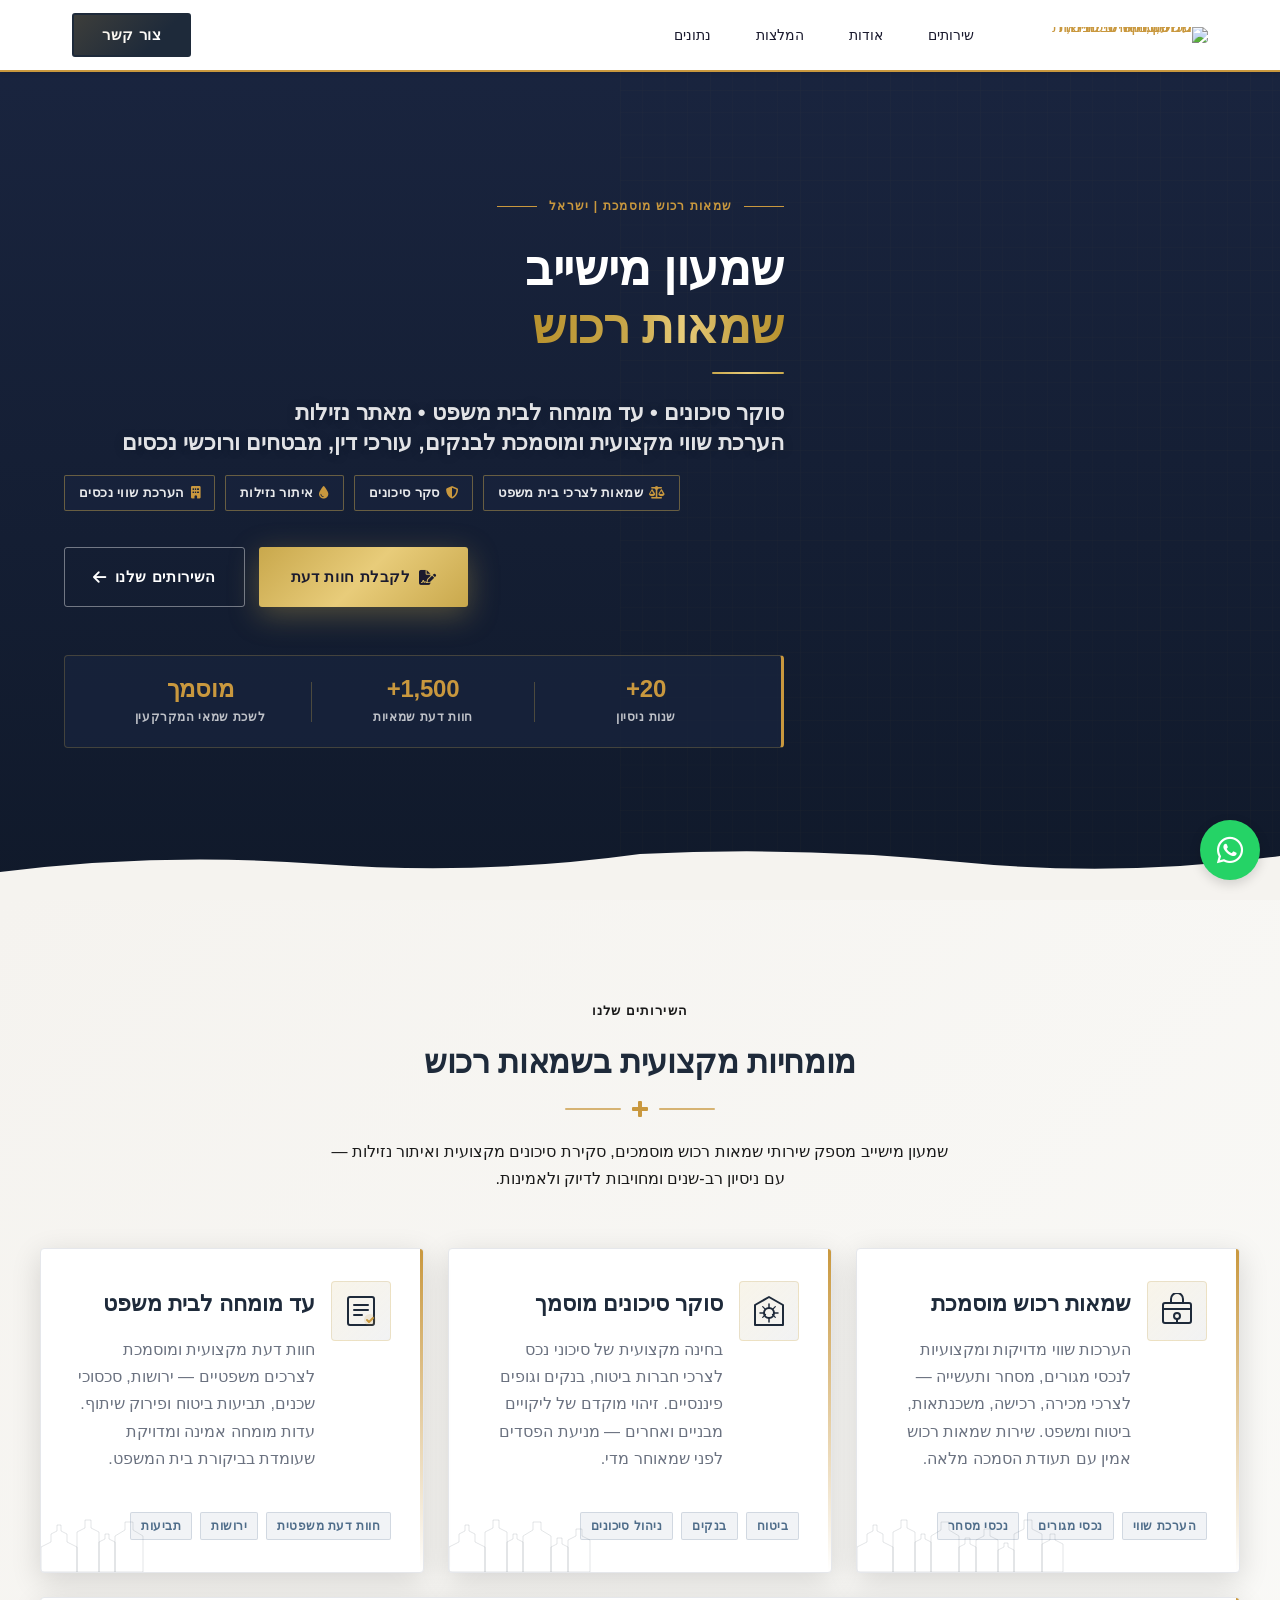
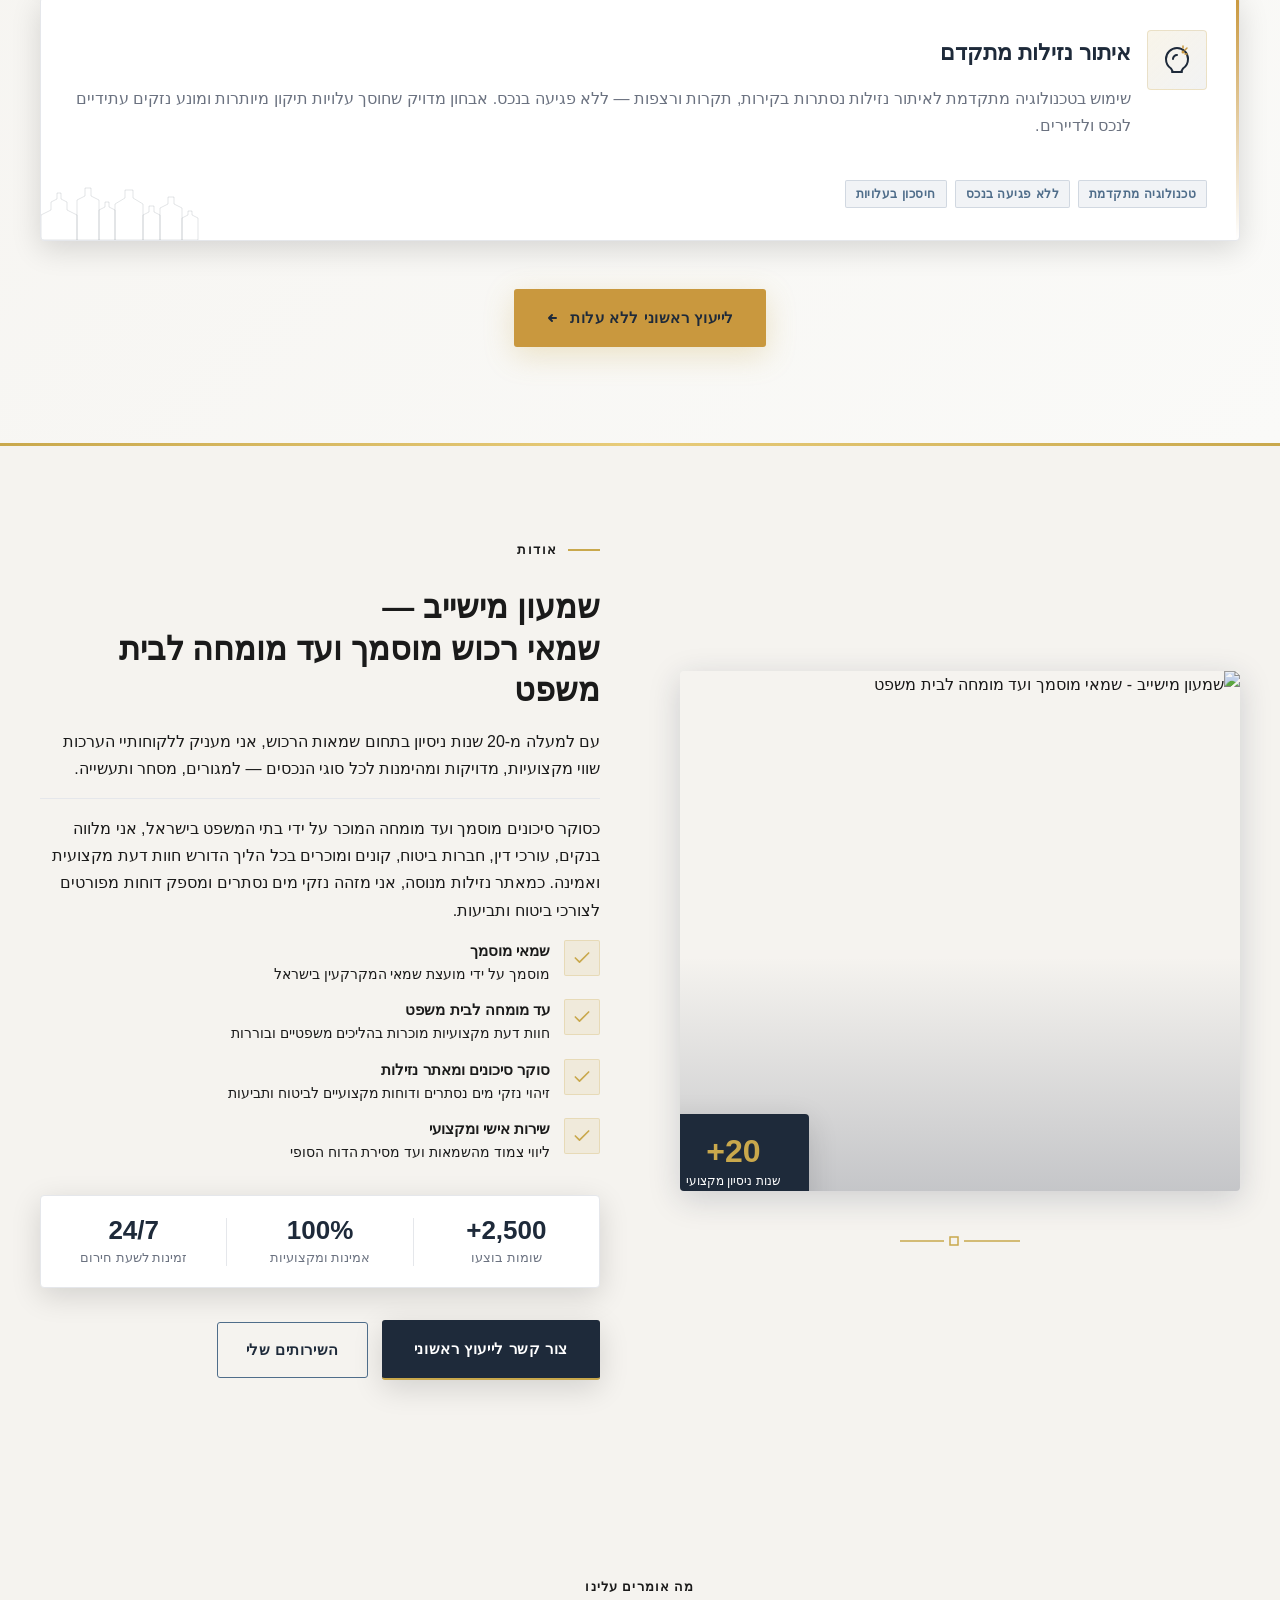
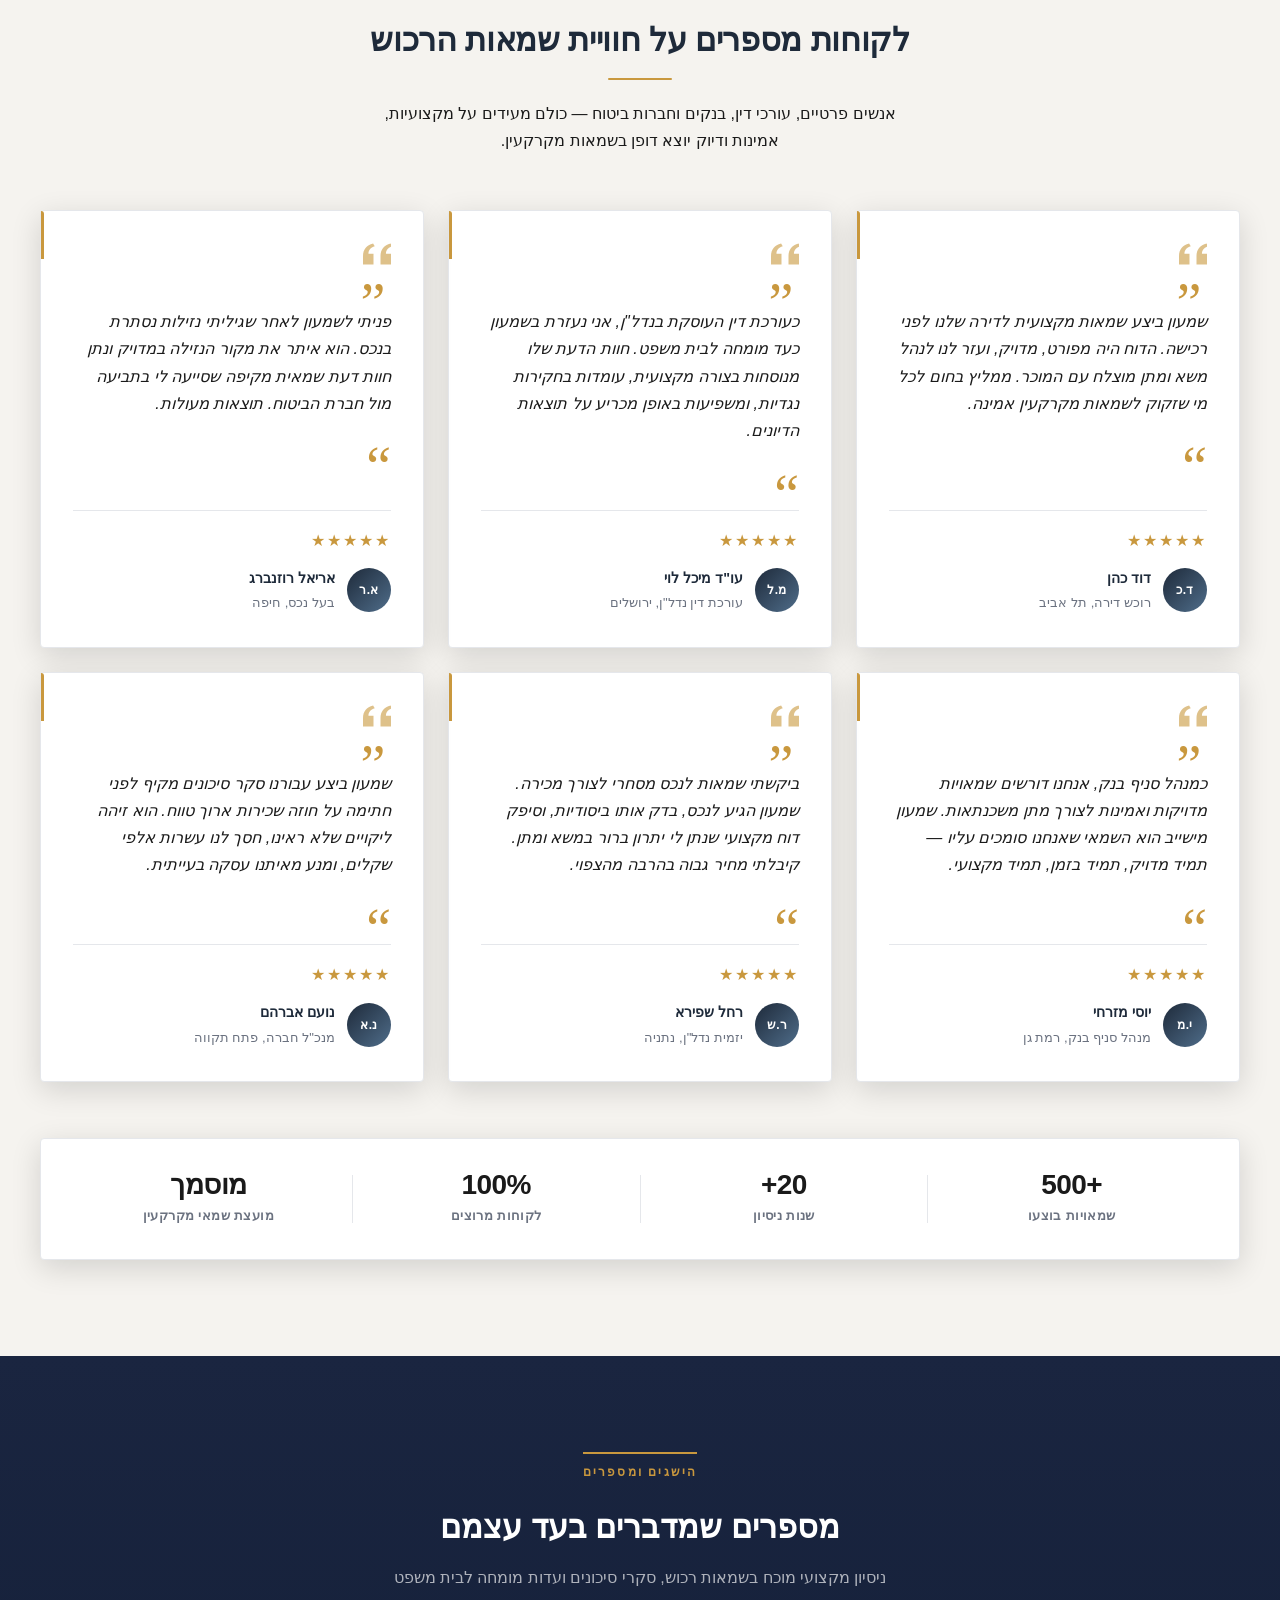
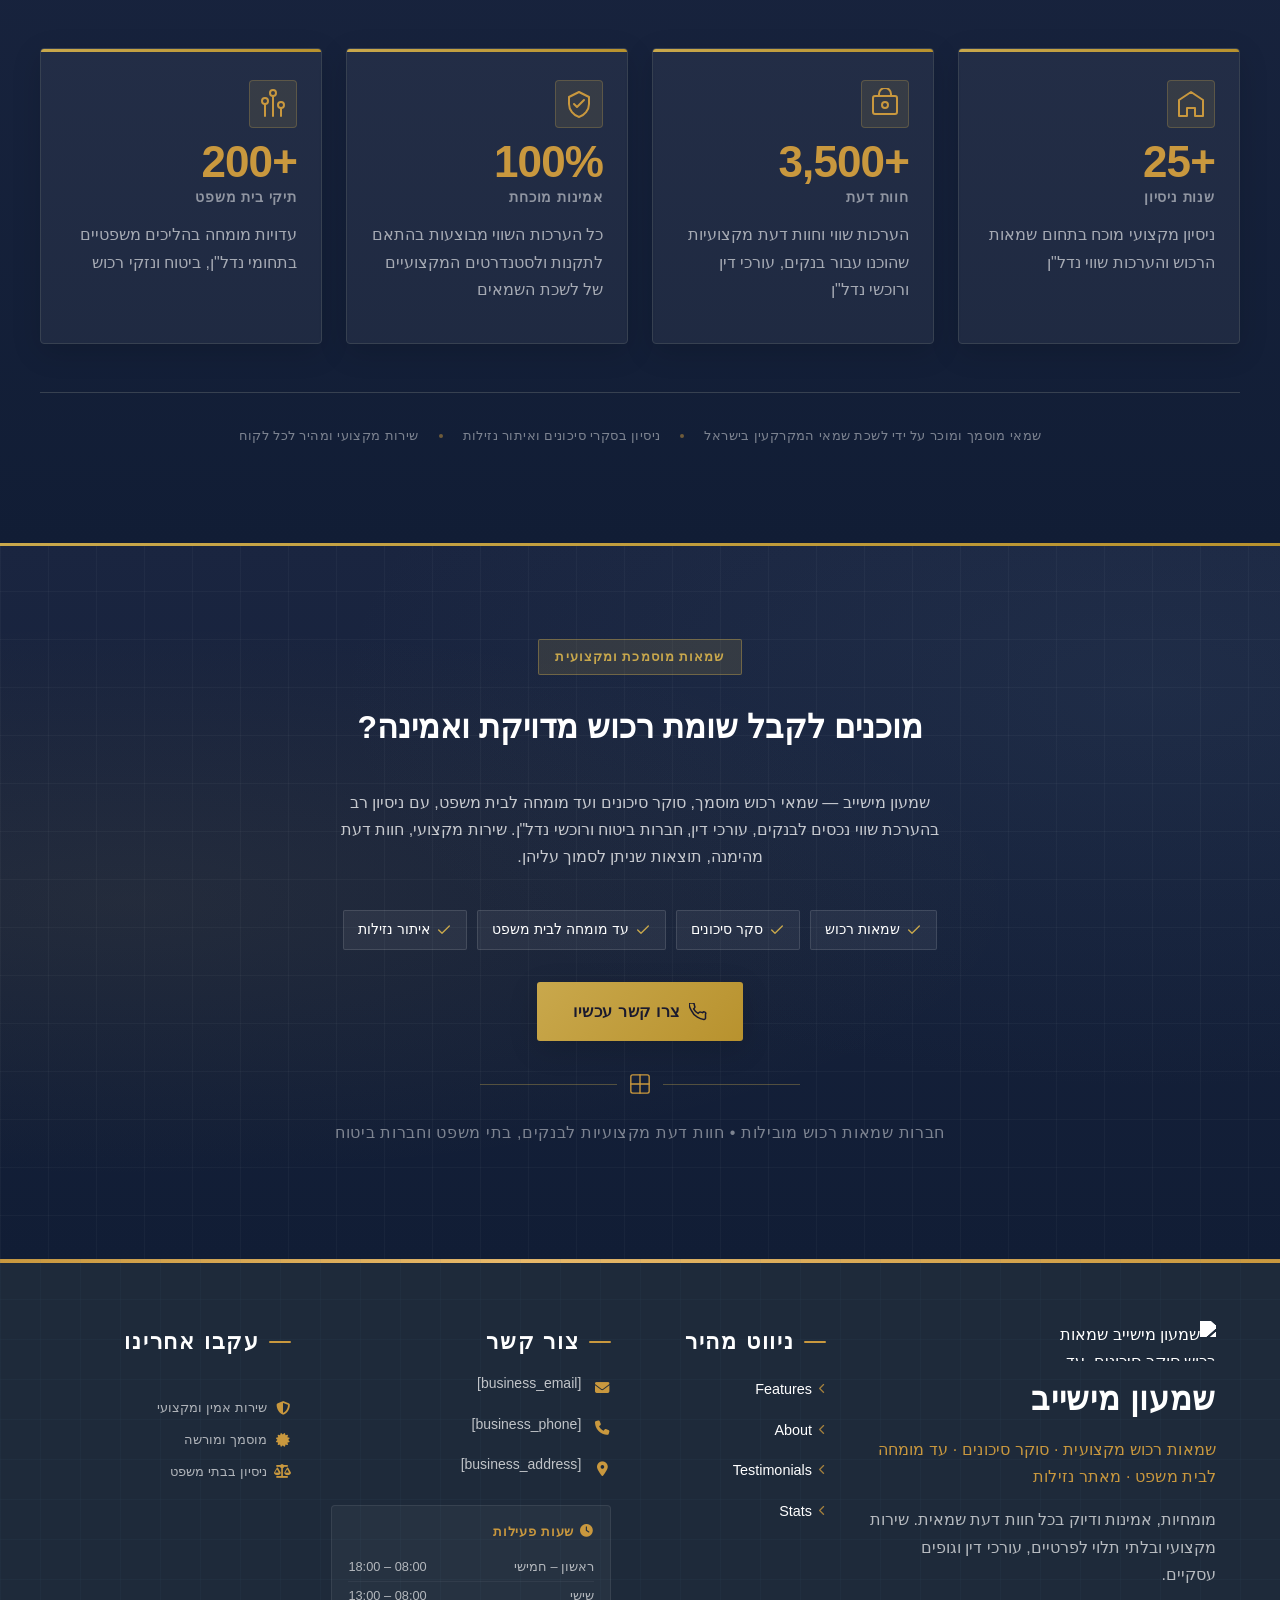
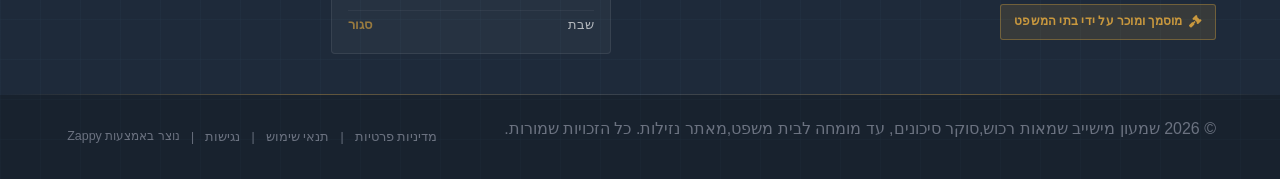
==== public/index.html @ c470b383 "Initial website commit" ====
<!doctype html><html dir="rtl" lang="he"><head><meta charset="UTF-8"><meta content="width=device-width,initial-scale=1" name="viewport"><meta content="index, follow" name="robots"><title>real estate appraisal companies — שמעון מישייב שמאות רכוש,סו</title><meta content="A real estate property appraisal business offering professional property valuation services. The business focuses on providing accurate and reliable property as" name="description"><meta content="real estate appraisal companies, Real Estate Appraisal, real estate appraisal, real estate appraisal cost" name="keywords"><link href="/assets/favicon.ico" rel="icon" type="image/x-icon"><link href="/assets/favicon-16x16.png" rel="icon" type="image/png" sizes="16x16"><link href="/assets/favicon-32x32.png" rel="icon" type="image/png" sizes="32x32"><link href="/assets/favicon-48x48.png" rel="icon" type="image/png" sizes="48x48"><link href="/assets/favicon-192x192.png" rel="icon" type="image/png" sizes="192x192"><link href="/assets/favicon-512x512.png" rel="icon" type="image/png" sizes="512x512"><link href="/assets/apple-touch-icon.png" rel="apple-touch-icon"><script>!function(){"use strict";var t="9ea5f652-8d16-4b52-823f-4fe49ee93a2d",e="https://api.zappy5.com/api/analytics/track",a=18e5,n=2592e6,o=!0,i=!0,r=!0;var s=function(){var e="zappy_visitor_"+t,a=null;try{if(a=localStorage.getItem(e)){var o=JSON.parse(a),i=Date.now();if(i-o.created<n)return o.lastSeen=i,localStorage.setItem(e,JSON.stringify(o)),o.id}}catch(t){console.warn("Zappy Analytics: LocalStorage not available")}var r="zv_"+Date.now()+"_"+Math.random().toString(36).substr(2,9);try{localStorage.setItem(e,JSON.stringify({id:r,created:Date.now(),lastSeen:Date.now()}))}catch(t){}return r}(),c=function(){var e="zappy_session_"+t,n=null;try{if(n=sessionStorage.getItem(e)){var o=JSON.parse(n),i=Date.now();if(i-o.timestamp<a)return o.timestamp=i,sessionStorage.setItem(e,JSON.stringify(o)),o.id}}catch(t){console.warn("Zappy Analytics: SessionStorage not available")}var r="zs_"+Date.now()+"_"+Math.random().toString(36).substr(2,9);try{sessionStorage.setItem(e,JSON.stringify({id:r,timestamp:Date.now()}))}catch(t){}return r}();function l(a,n){n=n||{};var o={website_id:t,event_type:a,page_path:window.location.pathname,referrer:document.referrer||"direct",visitor_id:s,session_id:c,metadata:n};if(navigator.sendBeacon){var i=new Blob([JSON.stringify(o)],{type:"application/json"});navigator.sendBeacon(e,i)}else fetch(e,{method:"POST",headers:{"Content-Type":"application/json"},body:JSON.stringify(o),keepalive:!0}).catch(function(t){console.warn("Zappy Analytics: Failed to track event",t)})}o&&l("pageview",{title:document.title,url:window.location.href}),i&&document.addEventListener("click",function(t){var e=t.target;if("BUTTON"===e.tagName||e.closest("button")){var a="BUTTON"===e.tagName?e:e.closest("button");l("click",{element:"button",text:a.textContent.trim().substring(0,100),id:a.id||null,class:a.className||null})}else if("A"===e.tagName||e.closest("a")){var n="A"===e.tagName?e:e.closest("a");l("navigation",{element:"link",text:n.textContent.trim().substring(0,100),href:n.href,external:n.hostname!==window.location.hostname})}},!0),r&&document.addEventListener("submit",function(t){var e=t.target;l("form_submit",{form_id:e.id||null,form_name:e.name||null,form_action:e.action||null,form_method:e.method||"GET"})},!0);var d=Date.now();window.addEventListener("beforeunload",function(){l("page_unload",{time_on_page:Math.floor((Date.now()-d)/1e3),page_path:window.location.pathname})}),window.zappyAnalytics={track:l,getVisitorId:function(){return s},getSessionId:function(){return c}}}()</script><meta content="real estate appraisal companies — שמעון מישייב שמאות רכוש,סו" property="og:title"><meta content="A real estate property appraisal business offering professional property valuation services. The business focuses on providing accurate and reliable property as" property="og:description"><meta content="summary_large_image" name="twitter:card"><meta content="real estate appraisal companies — שמעון מישייב שמאות רכוש,סו" name="twitter:title"><meta content="A real estate property appraisal business offering professional property valuation services. The business focuses on providing accurate and reliable property as" name="twitter:description"><meta content="website" property="og:type"><meta content="he_IL" property="og:locale"><link href="https://cdnjs.cloudflare.com/ajax/libs/font-awesome/6.4.0/css/all.min.css" rel="stylesheet"><style>.skip-link{position:absolute;top:0;left:0;transform:translateY(-200%);padding:12px 18px;background:var(--bg-dark,#1a1a1a);color:var(--text-light,#fff);font-weight:600;border-radius:0 0 8px 0;z-index:10000}.skip-link:focus{transform:none;outline:2px solid var(--ring,#fff);outline-offset:2px}:focus-visible{outline:2px solid var(--ring,currentColor);outline-offset:3px}</style><link href="/assets/favicon.ico" rel="icon" type="image/x-icon"><link href="/assets/favicon-16x16.png" rel="icon" type="image/png" sizes="16x16"><link href="/assets/favicon-32x32.png" rel="icon" type="image/png" sizes="32x32"><link href="/assets/favicon-48x48.png" rel="icon" type="image/png" sizes="48x48"><link href="/assets/favicon-192x192.png" rel="icon" type="image/png" sizes="192x192"><link href="/assets/favicon-512x512.png" rel="icon" type="image/png" sizes="512x512"><link href="/assets/apple-touch-icon.png" rel="apple-touch-icon"><link href="https://cdn.jsdelivr.net/npm/vanilla-cookieconsent@3/dist/cookieconsent.css" rel="stylesheet"><script src="https://cdn.jsdelivr.net/npm/vanilla-cookieconsent@3/dist/cookieconsent.umd.js"></script><script src="https://cdn.jsdelivr.net/gh/mickidum/acc_toolbar/acctoolbar/acctoolbar.min.js"></script><link href="/styles.css" rel="stylesheet"><script>window.ZAPPY_WEBSITE_ID="9ea5f652-8d16-4b52-823f-4fe49ee93a2d",window.ZAPPY_API_BASE="https://api.zappy5.com"</script><style id="zappy-dropdown-submenu-styles">#navMenu li:has(.sub-menu),.nav-menu li:has(.sub-menu),.navbar li:has(.sub-menu),nav li:has(.sub-menu){position:relative}#navMenu .sub-menu,.nav-menu .sub-menu,.navbar .sub-menu,nav .sub-menu{display:block!important;position:absolute!important;top:100%;left:0;min-width:220px;background:#fff;border-radius:8px;box-shadow:0 8px 25px rgba(0,0,0,.15);padding:8px 0;opacity:0;visibility:hidden;transform:translateY(10px);transition:all .3s ease;z-index:1000;list-style:none;pointer-events:none}#navMenu li:hover>.sub-menu,.nav-menu li:hover>.sub-menu,.navbar li:hover>.sub-menu,nav li:hover>.sub-menu{opacity:1!important;visibility:visible!important;transform:translateY(0)!important;pointer-events:auto!important}.sub-menu li{list-style:none;margin:0;padding:0}.sub-menu a{display:block!important;padding:10px 16px!important;color:var(--text-dark,#333)!important;font-weight:500;text-decoration:none;white-space:nowrap;transition:background-color .2s}.sub-menu .zappy-nav-child>a{padding-left:28px!important;font-size:.9em!important;opacity:.85!important}[dir=rtl] .sub-menu .zappy-nav-child>a,html[lang=ar] .sub-menu .zappy-nav-child>a,html[lang=he] .sub-menu .zappy-nav-child>a{padding-left:10px!important;padding-right:28px!important}.sub-menu .zappy-nav-parent>a{font-weight:600!important}.sub-menu a:hover{background-color:#f5f5f5}[dir=rtl] .nav-menu .sub-menu,[dir=rtl] .navbar .sub-menu,[dir=rtl] nav .sub-menu,html[lang=ar] .nav-menu .sub-menu,html[lang=ar] .navbar .sub-menu,html[lang=ar] nav .sub-menu,html[lang=he] .nav-menu .sub-menu,html[lang=he] .navbar .sub-menu,html[lang=he] nav .sub-menu{left:auto!important;right:0!important}.sub-menu:empty,.sub-menu:not(:has(li)):not(:has(> a)),.sub-menu:not(:has(li:not(.zappy-hidden-menu-item))):not(:has(> a)){display:none!important;opacity:0!important;visibility:hidden!important;pointer-events:none!important}li:has(.menu-group-title):hover>.sub-menu{opacity:1!important;visibility:visible!important;transform:translateY(0)!important;pointer-events:auto!important}#navMenu>li>.menu-group-title,.nav-menu>li>.menu-group-title{display:inline-block;padding:.5rem 1rem;cursor:default;user-select:none}@media (max-width:768px){#navMenu .sub-menu,.nav-menu .sub-menu,.navbar .sub-menu,nav .sub-menu{position:static!important;transform:none!important;box-shadow:none!important;background:0 0!important;max-height:0;overflow:hidden;opacity:0;visibility:hidden;transition:max-height .3s ease,opacity .3s ease;padding:0!important;border-radius:0!important}#navMenu .sub-menu.mobile-expanded,.nav-menu .sub-menu.mobile-expanded,.navbar .sub-menu.mobile-expanded{max-height:none!important;overflow-y:visible!important;opacity:1!important;visibility:visible!important;padding:8px 0 8px 16px!important}[dir=rtl] .sub-menu.mobile-expanded,html[lang=he] .sub-menu.mobile-expanded{padding:8px 16px 8px 0!important}#navMenu li:hover>.sub-menu,.nav-menu li:hover>.sub-menu,.navbar li:hover>.sub-menu,nav li:hover>.sub-menu{opacity:0;visibility:hidden;pointer-events:none}#navMenu li>.sub-menu.mobile-expanded,.nav-menu li>.sub-menu.mobile-expanded,.navbar li>.sub-menu.mobile-expanded,nav li>.sub-menu.mobile-expanded{opacity:1!important;visibility:visible!important;pointer-events:auto!important}#navMenu li:has(.sub-menu),.nav-menu li:has(.sub-menu),.navbar li:has(.sub-menu),nav li:has(.sub-menu){display:flex!important;flex-wrap:wrap!important;align-items:center!important;position:relative!important;min-height:44px!important}#navMenu li:has(.sub-menu)>a,.nav-menu li:has(.sub-menu)>a,.navbar li:has(.sub-menu)>a,nav li:has(.sub-menu)>a{flex:1!important;min-width:0!important}#navMenu li:has(.sub-menu)>.menu-group-title,.nav-menu li:has(.sub-menu)>.menu-group-title,.navbar li:has(.sub-menu)>.menu-group-title,nav li:has(.sub-menu)>.menu-group-title{flex:1!important;min-width:0!important;padding:0!important;line-height:inherit!important}#navMenu li:has(.sub-menu)>.sub-menu,.nav-menu li:has(.sub-menu)>.sub-menu,.navbar li:has(.sub-menu)>.sub-menu,nav li:has(.sub-menu)>.sub-menu{flex-basis:100%!important;width:100%!important}#navMenu li:has(.sub-menu)>a [class*=arrow],#navMenu li:has(.sub-menu)>a [class*=chevron],.nav-menu li:has(.sub-menu)>a .fa-angle-down,.nav-menu li:has(.sub-menu)>a .fa-chevron-down,.nav-menu li:has(.sub-menu)>a [class*=arrow],.nav-menu li:has(.sub-menu)>a [class*=chevron],nav li:has(.sub-menu)>a [class*=arrow],nav li:has(.sub-menu)>a [class*=chevron]{display:none!important;visibility:hidden!important}.mobile-submenu-toggle{display:flex!important;align-items:center!important;justify-content:center!important;width:44px!important;height:auto!important;background:0 0!important;border:none!important;cursor:pointer!important;color:var(--text-dark)!important;position:static!important;flex-shrink:0!important;align-self:stretch!important;z-index:2!important;padding:0!important;margin:0!important}.mobile-submenu-toggle::after{content:''!important;width:0!important;height:0!important;border-left:6px solid transparent!important;border-right:6px solid transparent!important;border-top:7px solid currentColor!important;transition:transform .3s ease!important}.mobile-submenu-toggle.expanded::after{transform:rotate(180deg)!important}.sub-menu a{padding:10px 0!important;display:block!important;color:var(--text-dark)!important;white-space:normal!important}.sub-menu .zappy-nav-child>a{padding-left:28px!important;font-size:.9em!important;opacity:.85!important}[dir=rtl] .sub-menu .zappy-nav-child>a,html[lang=ar] .sub-menu .zappy-nav-child>a,html[lang=he] .sub-menu .zappy-nav-child>a{padding-left:0!important;padding-right:28px!important}.sub-menu .zappy-nav-parent>a{font-weight:600!important}#navMenu.active,.nav-menu.active{max-width:100vw!important;overflow-x:hidden!important;box-sizing:border-box!important}.navbar .sub-menu li a,.zappy-products-dropdown .sub-menu a,nav.navbar .sub-menu li a{color:var(--text-dark)!important}}@media (min-width:769px){.mobile-submenu-toggle{display:none!important}}</style><style id="zappy-widget-visibility">html[dir=rtl] .whatsapp-float{right:20px!important;left:auto!important}html:not([dir]) .whatsapp-float,html[dir=ltr] .whatsapp-float{left:20px!important;right:auto!important}html[dir=rtl] #mic-access-tool-general-button,html[dir=rtl] #mic-init-access-tool #mic-access-tool-general-button,html[dir=rtl] #mic-init-access-tool .mic-access-tool-general-button,html[dir=rtl] ._access-icon,html[dir=rtl] .mic-access-tool-general-button{left:20px!important;right:auto!important}html:not([dir]) #mic-access-tool-general-button,html:not([dir]) #mic-init-access-tool #mic-access-tool-general-button,html:not([dir]) #mic-init-access-tool .mic-access-tool-general-button,html:not([dir]) ._access-icon,html:not([dir]) .mic-access-tool-general-button,html[dir=ltr] #mic-access-tool-general-button,html[dir=ltr] #mic-init-access-tool #mic-access-tool-general-button,html[dir=ltr] #mic-init-access-tool .mic-access-tool-general-button,html[dir=ltr] ._access-icon,html[dir=ltr] .mic-access-tool-general-button{right:20px!important;left:auto!important}@media (max-width:768px){.whatsapp-float{display:flex!important}}@media (min-width:769px){.whatsapp-float{display:flex!important}}@media (max-width:768px){#mic-access-tool-general-button,#mic-init-access-tool #mic-access-tool-general-button,#mic-init-access-tool .mic-access-tool-general-button,._access-icon,.mic-access-tool-general-button{display:flex!important;visibility:visible!important;opacity:1!important;pointer-events:auto!important}#mic-access-tool-box.opened-mic-access-tool,#mic-init-access-tool #mic-access-tool-box.opened-mic-access-tool,.mic-access-tool-box.opened-mic-access-tool{visibility:visible!important;opacity:1!important;pointer-events:auto!important}}@media (min-width:769px){#mic-access-tool-general-button,#mic-init-access-tool #mic-access-tool-general-button,#mic-init-access-tool .mic-access-tool-general-button,._access-icon,.mic-access-tool-general-button{display:flex!important;visibility:visible!important;opacity:1!important;pointer-events:auto!important}#mic-access-tool-box.opened-mic-access-tool,#mic-init-access-tool #mic-access-tool-box.opened-mic-access-tool,.mic-access-tool-box.opened-mic-access-tool{visibility:visible!important;opacity:1!important;pointer-events:auto!important}}</style></head><body><a href="#main" class="skip-link">דלג לתוכן הראשי</a><nav class="navbar" dir="rtl"><button aria-label="Menu" class="mobile-toggle" id="mobileToggle"><svg viewBox="0 0 24 24" fill="none" height="24" width="24" class="hamburger-icon"><path d="M3 12h18M3 6h18M3 18h18" stroke="currentColor" stroke-width="2" stroke-linecap="round"></path></svg> <svg viewBox="0 0 24 24" fill="none" height="24" width="24" class="close-icon" style="display:none"><path d="M18 6L6 18M6 6l12 12" stroke="currentColor" stroke-width="2" stroke-linecap="round"></path></svg></button> <button aria-label="Call" class="phone-header-btn" data-phone="[business_phone]"><svg viewBox="0 0 24 24" fill="currentColor" height="20" width="20"><path d="M22 16.92v3a2 2 0 0 1-2.18 2 19.79 19.79 0 0 1-8.63-3.07 19.5 19.5 0 0 1-6-6 19.79 19.79 0 0 1-3.07-8.67A2 2 0 0 1 4.11 2h3a2 2 0 0 1 2 1.72 12.84 12.84 0 0 0 .7 2.81 2 2 0 0 1-.45 2.11L8.09 9.91a16 16 0 0 0 6 6l1.27-1.27a2 2 0 0 1 2.11-.45 12.84 12.84 0 0 0 2.81.7A2 2 0 0 1 22 16.92z"></path></svg></button><div class="nav-container"><div class="nav-right-group"><div class="nav-brand"><a href="/" class="logo-link"><img alt="שמעון מישייב שמאות רכוש,סוקר סיכונים, עד מומחה לבית משפט,מאתר נזילות" src="/assets/site-----image-1.webp" class="logo"></a></div><ul class="nav-menu" id="navMenu"><li><a href="#features">שירותים</a></li><li><a href="#about">אודות</a></li><li><a href="#testimonials">המלצות</a></li><li><a href="#stats">נתונים</a></li></ul></div><div class="nav-cta-container"><a href="#cta" class="nav-cta-btn">צור קשר</a></div></div></nav><script>window.addEventListener("load",function(){const e=document.querySelector(".navbar, nav, header");if(!e)return void console.log("[Navbar] Navbar element not found");let t=document.getElementById("mobileToggle")||document.querySelector(".mobile-toggle")||document.querySelector(".hamburger")||document.querySelector(".hamburger-menu")||document.querySelector(".menu-toggle")||document.querySelector(".burger-menu")||document.querySelector('[aria-label="Menu"]')||document.querySelector('[aria-label="תפריט"]');const n=document.querySelector(".phone-header-btn"),o=window.getComputedStyle(e);let r=o.backgroundColor;if(console.log("[Navbar] Initial navbar background:",r),"transparent"===r||"rgba(0, 0, 0, 0)"===r||r.startsWith("rgba")&&r.includes(", 0)")){const e=o.backgroundImage;if(e&&"none"!==e)console.log("[Navbar] Navbar has background image/gradient, using dark text"),r="rgb(240, 240, 240)";else{const e=window.getComputedStyle(document.body).backgroundColor;console.log("[Navbar] Navbar transparent, using body background:",e),r=e}}const a=r.match(/\d+/g);if(a&&a.length>=3){const e=(.299*parseInt(a[0])+.587*parseInt(a[1])+.114*parseInt(a[2]))/255;console.log("[Navbar] Mobile button colors preserved from Claude CSS (luminance:",e.toFixed(2)+")");const o=document.createElement("style");o.id="zappy-mobile-nav-fix";document.documentElement.lang;document.documentElement.dir,o.textContent='\n        /* Hide mobile buttons on desktop, show only on mobile */\n        @media (min-width: 769px) {\n          .mobile-toggle,\n          .phone-header-btn {\n            display: none !important;\n          }\n        }\n        \n        /* Show and position mobile buttons correctly on mobile */\n        @media (max-width: 768px) {\n          .navbar,\n          nav.navbar {\n            min-height: 70px !important;\n          }\n\n          .mobile-toggle,\n          .phone-header-btn {\n            position: absolute !important;\n            top: 0 !important;\n            bottom: 0 !important;\n            margin-top: auto !important;\n            margin-bottom: auto !important;\n            transform: none !important;\n            z-index: 1001 !important;\n            display: flex !important;\n            align-items: center !important;\n            justify-content: center !important;\n            width: 36px !important;\n            height: 36px !important;\n            border-radius: 50% !important;\n            border: none !important;\n            cursor: pointer !important;\n            padding: 6px !important;\n            background: none !important;\n            color: var(--nav-text, var(--text-dark)) !important;\n            touch-action: manipulation !important;\n            -webkit-tap-highlight-color: transparent !important;\n          }\n\n          html[data-zappy-site-type="ecommerce"] .phone-header-btn,\n          body[data-zappy-site-type="ecommerce"] .phone-header-btn,\n          html[data-zappy-site-type="ecommerce"] header .phone-header-btn,\n          html[data-zappy-site-type="ecommerce"] nav .phone-header-btn {\n            display: none !important;\n            visibility: hidden !important;\n            width: 0 !important;\n            height: 0 !important;\n            min-width: 0 !important;\n            overflow: hidden !important;\n          }\n          \n          /* LTR positioning (default): hamburger LEFT, phone RIGHT */\n          html:not([dir="rtl"]):not([lang="he"]):not([lang="ar"]) .mobile-toggle,\n          html[dir="ltr"] .mobile-toggle {\n            left: 12px !important;\n            right: auto !important;\n          }\n          html:not([dir="rtl"]):not([lang="he"]):not([lang="ar"]) .phone-header-btn,\n          html[dir="ltr"] .phone-header-btn {\n            right: 12px !important;\n            left: auto !important;\n          }\n          \n          /* RTL positioning: hamburger RIGHT, phone LEFT */\n          html[dir="rtl"] .mobile-toggle,\n          html[lang="he"] .mobile-toggle,\n          html[lang="ar"] .mobile-toggle {\n            right: 12px !important;\n            left: auto !important;\n          }\n          html[dir="rtl"] .phone-header-btn,\n          html[lang="he"] .phone-header-btn,\n          html[lang="ar"] .phone-header-btn {\n            left: 12px !important;\n            right: auto !important;\n          }\n          \n          /* CRITICAL: Ensure nav-container has min-height on mobile */\n          /* All children are positioned absolutely/fixed on mobile, so height:auto collapses to 0 */\n          .nav-container {\n            min-height: 70px !important;\n            position: relative !important;\n          }\n          \n          /* Ensure SVG icons are properly sized and inherit color */\n          .mobile-toggle svg,\n          .phone-header-btn svg {\n            width: 24px !important;\n            height: 24px !important;\n            /* Don\'t force display - let JavaScript control hamburger/close toggle */\n          }\n          \n          /* Reset nav-cta-container on mobile - remove desktop box-shadow/padding */\n          /* that creates a visible ghost box when CTA button is hidden */\n          .nav-cta-container {\n            box-shadow: none !important;\n            padding: 0 !important;\n          }\n          \n          /* Hide nav-cta-container entirely on mobile when there\'s no lang-switcher */\n          /* (only the CTA button is inside, and it\'s hidden on mobile) */\n          .nav-cta-container:not(:has(.lang-switcher)) {\n            display: none !important;\n          }\n          \n          /* CRITICAL: Prevent hero image fade gradient from bleeding over headline text */\n          /* The .image-fade-gradient has bottom: -30px (extends below parent) */\n          /* On mobile stacked layout, this overlaps the h1 text below the image */\n          .hero-image-column {\n            overflow: hidden !important;\n          }\n          .image-fade-gradient {\n            bottom: 0 !important;\n          }\n          \n          /* Hide desktop language switcher on mobile - hamburger menu handles it */\n          /* High specificity to override stored CSS */\n          .lang-switcher,\n          .nav-cta-container .lang-switcher,\n          .nav-container .lang-switcher,\n          .navbar .lang-switcher,\n          .navbar .nav-cta-container .lang-switcher {\n            display: none !important;\n          }\n        }\n      ';const r=document.getElementById("zappy-mobile-nav-fix");r&&r.remove(),document.head.appendChild(o),console.log("[Navbar] Critical CSS injected for mobile nav positioning");const i=window.innerWidth<=768;if(t){const e=t.querySelector(".hamburger-icon"),n=t.querySelector(".close-icon");e&&(e.style.setProperty("width","24px","important"),e.style.setProperty("height","24px","important"),e.style.setProperty("display","block","important")),n&&(n.style.setProperty("width","24px","important"),n.style.setProperty("height","24px","important"),n.style.setProperty("display","none","important")),i?(t.style.setProperty("position","absolute","important"),t.style.setProperty("top","0","important"),t.style.setProperty("bottom","0","important"),t.style.setProperty("margin-top","auto","important"),t.style.setProperty("margin-bottom","auto","important"),t.style.setProperty("transform","none","important"),t.style.setProperty("z-index","1001","important"),t.style.removeProperty("left"),t.style.removeProperty("right"),console.log("[Navbar] Mobile toggle positioning applied (mobile viewport)")):(t.style.removeProperty("position"),t.style.removeProperty("top"),t.style.removeProperty("transform"),t.style.removeProperty("z-index"),t.style.removeProperty("left"),t.style.removeProperty("right"),console.log("[Navbar] Desktop viewport - cleared mobile toggle inline positioning"))}if(n){const e=n.querySelector("svg");e&&(e.style.width="24px",e.style.height="24px",e.setAttribute("width","24"),e.setAttribute("height","24")),i?(n.style.setProperty("position","absolute","important"),n.style.setProperty("top","0","important"),n.style.setProperty("bottom","0","important"),n.style.setProperty("margin-top","auto","important"),n.style.setProperty("margin-bottom","auto","important"),n.style.setProperty("transform","none","important"),n.style.setProperty("z-index","1001","important"),n.style.removeProperty("left"),n.style.removeProperty("right"),console.log("[Navbar] Phone button positioning applied (mobile viewport)")):(n.style.removeProperty("position"),n.style.removeProperty("top"),n.style.removeProperty("transform"),n.style.removeProperty("z-index"),n.style.removeProperty("left"),n.style.removeProperty("right"),console.log("[Navbar] Desktop viewport - cleared phone button inline positioning"))}}else console.log("[Navbar] Could not parse background color:",r);t=document.getElementById("mobileToggle")||document.querySelector(".mobile-toggle")||document.querySelector(".hamburger")||document.querySelector(".hamburger-menu")||document.querySelector(".menu-toggle")||document.querySelector(".burger-menu")||document.querySelector('[aria-label="Menu"]')||document.querySelector('[aria-label="תפריט"]');const i=document.getElementById("navMenu")||document.querySelector(".nav-menu")||document.querySelector(".nav-links")||document.querySelector("nav ul:not(.submenu)");if(!t||!i)return void console.log("[Navbar] Mobile toggle or menu not found:",{toggle:!!t,menu:!!i});i.id||(i.id="navMenu"),console.log("[Navbar] Initializing mobile menu...");const l=t.cloneNode(!0);t.parentNode.replaceChild(l,t);var s=0;function p(e){var t=Date.now();t-s<300||(s=t,function(e){e.preventDefault(),e.stopPropagation();const t=l.querySelector(".hamburger-icon"),n=l.querySelector(".close-icon");i.classList.contains("active")?(i.classList.remove("active"),t&&t.style.setProperty("display","block","important"),n&&n.style.setProperty("display","none","important"),document.body.style.overflow="",console.log("[Navbar] Menu closed")):(i.classList.add("active"),t&&t.style.setProperty("display","none","important"),n&&n.style.setProperty("display","block","important"),document.body.style.overflow="hidden",console.log("[Navbar] Menu opened"))}(e))}l.addEventListener("click",p),l.addEventListener("touchend",p),i.querySelectorAll("a").forEach(function(e){e.addEventListener("click",function(){if("#"===this.getAttribute("href"))return;const e=l.querySelector(".hamburger-icon"),t=l.querySelector(".close-icon");i.classList.remove("active"),e&&e.style.setProperty("display","block","important"),t&&t.style.setProperty("display","none","important"),document.body.style.overflow="",console.log("[Navbar] Menu closed (link clicked)")})});var m=i.querySelectorAll(".dropdown-toggle");m.forEach(function(e){e.addEventListener("click",function(e){e.preventDefault(),e.stopPropagation();var t=this.closest(".nav-dropdown");t&&(t.parentNode.querySelectorAll(".nav-dropdown.open").forEach(function(e){e!==t&&e.classList.remove("open")}),t.classList.toggle("open"),console.log("[Navbar] Dropdown toggled:",t.classList.contains("open")?"open":"closed"))})}),document.addEventListener("click",function(e){e.target.closest(".nav-dropdown")||document.querySelectorAll(".nav-dropdown.open").forEach(function(e){e.classList.remove("open")})}),console.log("[Navbar] Dropdown handlers initialized for "+m.length+" dropdowns"),n&&n.addEventListener("click",function(){const e=document.querySelectorAll('a[href^="tel:"]'),t=e.length>0?e[0].getAttribute("href").replace("tel:",""):"[business_phone]";window.location.href="tel:"+t,console.log("[Navbar] Phone button clicked")}),console.log("[Navbar] Mobile menu initialized successfully")})</script><main id="main"><section class="index-hero-section" data-band-index="0" data-layout-spec="בית-hero" dir="rtl" id="hero" data-hero-type="fullscreen-scrim"><div class="index-hero-bg"><img alt="שמאות רכוש מקצועית - נוף עירוני ישראלי עם תכניות אדריכליות" src="/assets/site-index-hero-image-1.webp" data-context="Dramatic aerial view of Israeli urban real estate and residential buildings at golden hour, with a foreground of architectural blueprint technical drawings and a measuring ruler, conveying professional property appraisal, legal documentation, and certified valuation expertise. Deep navy and warm gold tones, authoritative judicial aesthetic." data-placeholder="index-hero-image-1" height="700" loading="eager" width="1200" data-hero-bg="true" fetchpriority="high"></div><div class="index-hero-scrim" aria-hidden="true"></div><div class="index-hero-blueprint-grid" aria-hidden="true"><svg viewBox="0 0 800 600" aria-hidden="true" xmlns="http://www.w3.org/2000/svg" height="100%" width="55%" data-no-icon-edit="true" preserveAspectRatio="xMidYMid slice"><defs><pattern height="60" id="blueprintGrid" patternUnits="userSpaceOnUse" width="60" x="0" y="0"><path d="M 60 0 L 0 0 0 60" stroke="#C9A84C" stroke-width="0.5" fill="none"></path><path d="M 15 0 L 15 60 M 30 0 L 30 60 M 45 0 L 45 60 M 0 15 L 60 15 M 0 30 L 60 30 M 0 45 L 60 45" stroke="#C9A84C" stroke-width="0.2" fill="none"></path></pattern></defs><rect height="600" width="800" fill="url(#blueprintGrid)"></rect></svg></div><div class="index-hero-container"><div class="index-hero-content"><div class="index-hero-label" aria-label="תחום מומחיות"><span class="index-hero-label-line" aria-hidden="true"></span> <span class="index-hero-label-text">שמאות רכוש מוסמכת | ישראל</span> <span class="index-hero-label-line" aria-hidden="true"></span></div><h1 class="index-hero-h1">שמעון מישייב<br><span class="index-hero-h1-accent">שמאות רכוש</span></h1><div class="index-hero-gold-rule" aria-hidden="true"></div><h3 class="index-hero-h3">סוקר סיכונים • עד מומחה לבית משפט • מאתר נזילות<br>הערכת שווי מקצועית ומוסמכת לבנקים, עורכי דין, מבטחים ורוכשי נכסים</h3><ul class="index-hero-chips" aria-label="תחומי שירות"><li class="index-hero-chip"><i class="fa-solid fa-scale-balanced" aria-hidden="true"></i> שמאות לצרכי בית משפט</li><li class="index-hero-chip"><i class="fa-solid fa-shield-halved" aria-hidden="true"></i> סקר סיכונים</li><li class="index-hero-chip"><i class="fa-solid fa-droplet" aria-hidden="true"></i> איתור נזילות</li><li class="index-hero-chip"><i class="fa-solid fa-building" aria-hidden="true"></i> הערכת שווי נכסים</li></ul><div class="index-hero-cta-group"><a href="#contact" class="index-hero-btn-primary"><i class="fa-solid fa-file-signature" aria-hidden="true"></i> לקבלת חוות דעת </a><a href="#services" class="index-hero-btn-ghost">השירותים שלנו <i class="fa-solid fa-arrow-left" aria-hidden="true"></i></a></div><div class="index-hero-trust"><div class="index-hero-trust-item"><span class="index-hero-trust-num">20+</span> <span class="index-hero-trust-desc">שנות ניסיון</span></div><div class="index-hero-trust-sep" aria-hidden="true"></div><div class="index-hero-trust-item"><span class="index-hero-trust-num">1,500+</span> <span class="index-hero-trust-desc">חוות דעת שמאיות</span></div><div class="index-hero-trust-sep" aria-hidden="true"></div><div class="index-hero-trust-item"><span class="index-hero-trust-num">מוסמך</span> <span class="index-hero-trust-desc">לשכת שמאי המקרקעין</span></div></div></div></div><div class="index-hero-divider-wrapper"><svg viewBox="0 0 1200 56" aria-hidden="true" xmlns="http://www.w3.org/2000/svg" data-no-icon-edit="true" preserveAspectRatio="none"><path d="M0,56 L0,28 Q150,8 300,20 T600,10 Q750,2 900,18 T1200,12 L1200,56 Z" fill="#F5F3EF"></path></svg></div></section><section class="index-features-section" data-band-index="1" data-layout-spec="בית-features" dir="rtl" id="features"><div class="index-features-container"><div class="index-features-header"><span class="index-features-label">השירותים שלנו</span><h2 class="index-features-title">מומחיות מקצועית בשמאות רכוש</h2><div class="index-features-rule"><span class="index-features-rule-line"></span> <svg viewBox="0 0 18 18" aria-hidden="true" fill="none" height="18" width="18" xmlns="http://www.w3.org/2000/svg" data-no-icon-edit="true" class="index-features-rule-icon"><rect height="4" width="16" x="1" y="7" rx="1" fill="var(--accent)"></rect><rect height="16" width="4" x="7" y="1" rx="1" fill="var(--accent)"></rect></svg> <span class="index-features-rule-line"></span></div><p class="index-features-subtitle">שמעון מישייב מספק שירותי שמאות רכוש מוסמכים, סקירת סיכונים מקצועית ואיתור נזילות — עם ניסיון רב-שנים ומחויבות לדיוק ולאמינות.</p></div><div class="index-features-grid"><article class="index-feature-card"><div class="index-feature-card-top"><div class="index-feature-icon-wrap"><svg viewBox="0 0 36 36" aria-hidden="true" fill="none" height="36" width="36" xmlns="http://www.w3.org/2000/svg" data-element-type="icon" data-icon-type="svg"><rect height="20" width="28" x="4" y="10" rx="2" fill="none" stroke="currentColor" stroke-width="2"></rect><path d="M4 16h28" stroke="currentColor" stroke-width="2"></path><path d="M12 10V6a6 6 0 0 1 12 0v4" stroke="currentColor" stroke-width="2" stroke-linecap="round"></path><circle cx="18" cy="23" r="3" stroke="currentColor" stroke-width="2" fill="none"></circle><path d="M18 26v3" stroke="currentColor" stroke-width="2" stroke-linecap="round"></path></svg></div><div class="index-feature-card-content"><h3 class="index-feature-card-title">שמאות רכוש מוסמכת</h3><p class="index-feature-card-desc">הערכות שווי מדויקות ומקצועיות לנכסי מגורים, מסחר ותעשייה — לצרכי מכירה, רכישה, משכנתאות, ביטוח ומשפט. שירות שמאות רכוש אמין עם תעודת הסמכה מלאה.</p></div></div><div class="index-feature-card-footer"><span class="index-feature-tag">הערכת שווי</span> <span class="index-feature-tag">נכסי מגורים</span> <span class="index-feature-tag">נכסי מסחר</span></div><div class="index-feature-city-motif" aria-hidden="true"><svg viewBox="0 0 220 80" aria-hidden="true" fill="none" xmlns="http://www.w3.org/2000/svg" data-no-icon-edit="true" preserveAspectRatio="xMidYMax meet"><path d="M0 80V55l10-5v-8l6-3v-6h4v6l6 3v8l10 5V80H0z" stroke="var(--primary)" stroke-width="1" fill="none" opacity="0.12"></path><path d="M36 80V40l8-4V28h6v8l8 4V80H36z" stroke="var(--primary)" stroke-width="1" fill="none" opacity="0.12"></path><path d="M58 80V50l6-3v-5h4v5l6 3V80H58z" stroke="var(--primary)" stroke-width="1" fill="none" opacity="0.12"></path><path d="M74 80V44l10-6V30h8v8l10 6V80H74z" stroke="var(--primary)" stroke-width="1" fill="none" opacity="0.12"></path><path d="M102 80V55l6-3v-6h5v6l6 3V80H102z" stroke="var(--primary)" stroke-width="1" fill="none" opacity="0.12"></path><path d="M119 80V48l8-4v-7h6v7l8 4V80H119z" stroke="var(--primary)" stroke-width="1" fill="none" opacity="0.12"></path><path d="M141 80V58l6-3v-4h4v4l6 3V80H141z" stroke="var(--primary)" stroke-width="1" fill="none" opacity="0.12"></path><path d="M157 80V42l10-5V28h8v9l10 5V80H157z" stroke="var(--primary)" stroke-width="1" fill="none" opacity="0.12"></path><path d="M185 80V52l8-4v-6h5v6l8 4V80H185z" stroke="var(--primary)" stroke-width="1" fill="none" opacity="0.12"></path></svg></div></article><article class="index-feature-card"><div class="index-feature-card-top"><div class="index-feature-icon-wrap"><svg viewBox="0 0 36 36" aria-hidden="true" fill="none" height="36" width="36" xmlns="http://www.w3.org/2000/svg" data-element-type="icon" data-icon-type="svg"><path d="M18 4L4 12v20h28V12L18 4z" stroke="currentColor" stroke-width="2" fill="none" stroke-linejoin="round"></path><circle cx="18" cy="20" r="5" stroke="currentColor" stroke-width="2" fill="none"></circle><path d="M18 15v-4M18 29v-4M13 20H9M27 20h-4" stroke="currentColor" stroke-width="1.5" stroke-linecap="round"></path><path d="M14.5 16.5l-2.8-2.8M24.3 24.3l-2.8-2.8M21.5 16.5l2.8-2.8M11.7 24.3l2.8-2.8" stroke="currentColor" stroke-width="1.2" stroke-linecap="round"></path></svg></div><div class="index-feature-card-content"><h3 class="index-feature-card-title">סוקר סיכונים מוסמך</h3><p class="index-feature-card-desc">בחינה מקצועית של סיכוני נכס לצרכי חברות ביטוח, בנקים וגופים פיננסיים. זיהוי מוקדם של ליקויים מבניים ואחרים — מניעת הפסדים לפני שמאוחר מדי.</p></div></div><div class="index-feature-card-footer"><span class="index-feature-tag">ביטוח</span> <span class="index-feature-tag">בנקים</span> <span class="index-feature-tag">ניהול סיכונים</span></div><div class="index-feature-city-motif" aria-hidden="true"><svg viewBox="0 0 220 80" aria-hidden="true" fill="none" xmlns="http://www.w3.org/2000/svg" data-no-icon-edit="true" preserveAspectRatio="xMidYMax meet"><path d="M0 80V55l10-5v-8l6-3v-6h4v6l6 3v8l10 5V80H0z" stroke="var(--primary)" stroke-width="1" fill="none" opacity="0.12"></path><path d="M36 80V40l8-4V28h6v8l8 4V80H36z" stroke="var(--primary)" stroke-width="1" fill="none" opacity="0.12"></path><path d="M58 80V50l6-3v-5h4v5l6 3V80H58z" stroke="var(--primary)" stroke-width="1" fill="none" opacity="0.12"></path><path d="M74 80V44l10-6V30h8v8l10 6V80H74z" stroke="var(--primary)" stroke-width="1" fill="none" opacity="0.12"></path><path d="M102 80V55l6-3v-6h5v6l6 3V80H102z" stroke="var(--primary)" stroke-width="1" fill="none" opacity="0.12"></path><path d="M119 80V48l8-4v-7h6v7l8 4V80H119z" stroke="var(--primary)" stroke-width="1" fill="none" opacity="0.12"></path></svg></div></article><article class="index-feature-card"><div class="index-feature-card-top"><div class="index-feature-icon-wrap"><svg viewBox="0 0 36 36" aria-hidden="true" fill="none" height="36" width="36" xmlns="http://www.w3.org/2000/svg" data-element-type="icon" data-icon-type="svg"><rect height="28" width="26" x="5" y="4" rx="2" fill="none" stroke="currentColor" stroke-width="2"></rect><path d="M11 12h14M11 17h14M11 22h8" stroke="currentColor" stroke-width="2" stroke-linecap="round"></path><circle cx="27" cy="27" r="6" fill="var(--accent)" opacity="0.15"></circle><path d="M24 27l2 2 4-4" stroke="var(--accent)" stroke-width="2" stroke-linecap="round" stroke-linejoin="round"></path></svg></div><div class="index-feature-card-content"><h3 class="index-feature-card-title">עד מומחה לבית משפט</h3><p class="index-feature-card-desc">חוות דעת מקצועית ומוסמכת לצרכים משפטיים — ירושות, סכסוכי שכנים, תביעות ביטוח ופירוק שיתוף. עדות מומחה אמינה ומדויקת שעומדת בביקורת בית המשפט.</p></div></div><div class="index-feature-card-footer"><span class="index-feature-tag">חוות דעת משפטית</span> <span class="index-feature-tag">ירושות</span> <span class="index-feature-tag">תביעות</span></div><div class="index-feature-city-motif" aria-hidden="true"><svg viewBox="0 0 220 80" aria-hidden="true" fill="none" xmlns="http://www.w3.org/2000/svg" data-no-icon-edit="true" preserveAspectRatio="xMidYMax meet"><path d="M0 80V55l10-5v-8l6-3v-6h4v6l6 3v8l10 5V80H0z" stroke="var(--primary)" stroke-width="1" fill="none" opacity="0.12"></path><path d="M36 80V40l8-4V28h6v8l8 4V80H36z" stroke="var(--primary)" stroke-width="1" fill="none" opacity="0.12"></path><path d="M58 80V50l6-3v-5h4v5l6 3V80H58z" stroke="var(--primary)" stroke-width="1" fill="none" opacity="0.12"></path><path d="M74 80V44l10-6V30h8v8l10 6V80H74z" stroke="var(--primary)" stroke-width="1" fill="none" opacity="0.12"></path></svg></div></article><article class="index-feature-card index-feature-card--wide"><div class="index-feature-card-top"><div class="index-feature-icon-wrap"><svg viewBox="0 0 36 36" aria-hidden="true" fill="none" height="36" width="36" xmlns="http://www.w3.org/2000/svg" data-element-type="icon" data-icon-type="svg"><path d="M18 6C12 6 7 11 7 17c0 4 2 7.5 5 9.5l2 3.5h8l2-3.5c3-2 5-5.5 5-9.5 0-6-5-11-11-11z" stroke="currentColor" stroke-width="2" fill="none"></path><path d="M13 30h10" stroke="currentColor" stroke-width="2" stroke-linecap="round"></path><path d="M14 17c0-2.2 1.8-4 4-4" stroke="currentColor" stroke-width="2" stroke-linecap="round"></path><circle cx="24" cy="10" r="1.5" fill="var(--accent)"></circle><path d="M26 8l2-2M26 12h2M24 6V4" stroke="var(--accent)" stroke-width="1.5" stroke-linecap="round"></path></svg></div><div class="index-feature-card-content"><h3 class="index-feature-card-title">איתור נזילות מתקדם</h3><p class="index-feature-card-desc">שימוש בטכנולוגיה מתקדמת לאיתור נזילות נסתרות בקירות, תקרות ורצפות — ללא פגיעה בנכס. אבחון מדויק שחוסך עלויות תיקון מיותרות ומונע נזקים עתידיים לנכס ולדיירים.</p></div></div><div class="index-feature-card-footer"><span class="index-feature-tag">טכנולוגיה מתקדמת</span> <span class="index-feature-tag">ללא פגיעה בנכס</span> <span class="index-feature-tag">חיסכון בעלויות</span></div><div class="index-feature-city-motif" aria-hidden="true"><svg viewBox="0 0 220 80" aria-hidden="true" fill="none" xmlns="http://www.w3.org/2000/svg" data-no-icon-edit="true" preserveAspectRatio="xMidYMax meet"><path d="M0 80V55l10-5v-8l6-3v-6h4v6l6 3v8l10 5V80H0z" stroke="var(--primary)" stroke-width="1" fill="none" opacity="0.12"></path><path d="M36 80V40l8-4V28h6v8l8 4V80H36z" stroke="var(--primary)" stroke-width="1" fill="none" opacity="0.12"></path><path d="M58 80V50l6-3v-5h4v5l6 3V80H58z" stroke="var(--primary)" stroke-width="1" fill="none" opacity="0.12"></path><path d="M74 80V44l10-6V30h8v8l10 6V80H74z" stroke="var(--primary)" stroke-width="1" fill="none" opacity="0.12"></path><path d="M102 80V55l6-3v-6h5v6l6 3V80H102z" stroke="var(--primary)" stroke-width="1" fill="none" opacity="0.12"></path><path d="M119 80V48l8-4v-7h6v7l8 4V80H119z" stroke="var(--primary)" stroke-width="1" fill="none" opacity="0.12"></path><path d="M141 80V58l6-3v-4h4v4l6 3V80H141z" stroke="var(--primary)" stroke-width="1" fill="none" opacity="0.12"></path></svg></div></article></div><div class="index-features-cta-row"><a href="#contact" class="btn-primary index-features-cta"><span>לייעוץ ראשוני ללא עלות</span> <svg viewBox="0 0 16 16" aria-hidden="true" fill="none" height="16" width="16" xmlns="http://www.w3.org/2000/svg" data-no-icon-edit="true"><path d="M10 8H3M6 5l-3 3 3 3" stroke="currentColor" stroke-width="2" stroke-linecap="round" stroke-linejoin="round"></path></svg></a></div></div></section><section class="index-about-section" data-band-index="2" data-layout-spec="בית-about" dir="rtl" id="about"><div class="index-about-accent-bar" aria-hidden="true"></div><div class="index-about-container"><div class="index-about-image-col"><div class="index-about-image-wrapper"><img alt="שמעון מישייב - שמאי מוסמך ועד מומחה לבית משפט" src="/assets/site-index-about-image-1.webp" data-context="Professional Israeli male real estate appraiser in his 50s wearing a formal dark suit, sitting at a large wooden desk in a well-lit office. He is reviewing official property documents and blueprints with a pen in hand. On the desk: a laptop, property maps, legal folders, and a stamp. Bookshelves with legal books in the background. Warm, authoritative, professional atmosphere. Photorealistic, high quality." data-placeholder="index-about-image-1" height="750" loading="lazy" width="600" decoding="async"><div class="index-about-img-overlay" aria-hidden="true"></div><div class="index-about-credential-badge"><span class="index-about-badge-number">20+</span> <span class="index-about-badge-label">שנות ניסיון מקצועי</span></div></div><div class="index-about-gold-rule" aria-hidden="true"><svg viewBox="0 0 120 12" aria-hidden="true" xmlns="http://www.w3.org/2000/svg" height="12" width="120" data-no-icon-edit="true"><line x1="0" x2="44" y1="6" y2="6" stroke="#C9A84C" stroke-width="1.5"></line><rect height="8" width="8" x="50" y="2" fill="none" stroke="#C9A84C" stroke-width="1.5"></rect><line x1="64" x2="120" y1="6" y2="6" stroke="#C9A84C" stroke-width="1.5"></line></svg></div></div><div class="index-about-text-col"><div class="index-about-section-label"><span class="index-about-label-bar" aria-hidden="true"></span> <span class="index-about-label-text">אודות</span></div><h2 class="index-about-heading">שמעון מישייב —<br>שמאי רכוש מוסמך ועד מומחה לבית משפט</h2><p class="index-about-intro">עם למעלה מ-20 שנות ניסיון בתחום שמאות הרכוש, אני מעניק ללקוחותיי הערכות שווי מקצועיות, מדויקות ומהימנות לכל סוגי הנכסים — למגורים, מסחר ותעשייה.</p><p>כסוקר סיכונים מוסמך ועד מומחה המוכר על ידי בתי המשפט בישראל, אני מלווה בנקים, עורכי דין, חברות ביטוח, קונים ומוכרים בכל הליך הדורש חוות דעת מקצועית ואמינה. כמאתר נזילות מנוסה, אני מזהה נזקי מים נסתרים ומספק דוחות מפורטים לצורכי ביטוח ותביעות.</p><ul class="index-about-credentials"><li class="index-about-cred-item"><span class="index-about-cred-icon" aria-hidden="true"><svg viewBox="0 0 24 24" aria-hidden="true" fill="none" height="20" width="20" data-element-type="icon" data-icon-type="svg" stroke="currentColor" stroke-linecap="round" stroke-linejoin="round" stroke-width="2"><polyline points="20 6 9 17 4 12"></polyline></svg></span><div class="index-about-cred-content"><strong>שמאי מוסמך</strong> <span>מוסמך על ידי מועצת שמאי המקרקעין בישראל</span></div></li><li class="index-about-cred-item"><span class="index-about-cred-icon" aria-hidden="true"><svg viewBox="0 0 24 24" aria-hidden="true" fill="none" height="20" width="20" data-element-type="icon" data-icon-type="svg" stroke="currentColor" stroke-linecap="round" stroke-linejoin="round" stroke-width="2"><polyline points="20 6 9 17 4 12"></polyline></svg></span><div class="index-about-cred-content"><strong>עד מומחה לבית משפט</strong> <span>חוות דעת מקצועיות מוכרות בהליכים משפטיים ובוררות</span></div></li><li class="index-about-cred-item"><span class="index-about-cred-icon" aria-hidden="true"><svg viewBox="0 0 24 24" aria-hidden="true" fill="none" height="20" width="20" data-element-type="icon" data-icon-type="svg" stroke="currentColor" stroke-linecap="round" stroke-linejoin="round" stroke-width="2"><polyline points="20 6 9 17 4 12"></polyline></svg></span><div class="index-about-cred-content"><strong>סוקר סיכונים ומאתר נזילות</strong> <span>זיהוי נזקי מים נסתרים ודוחות מקצועיים לביטוח ותביעות</span></div></li><li class="index-about-cred-item"><span class="index-about-cred-icon" aria-hidden="true"><svg viewBox="0 0 24 24" aria-hidden="true" fill="none" height="20" width="20" data-element-type="icon" data-icon-type="svg" stroke="currentColor" stroke-linecap="round" stroke-linejoin="round" stroke-width="2"><polyline points="20 6 9 17 4 12"></polyline></svg></span><div class="index-about-cred-content"><strong>שירות אישי ומקצועי</strong> <span>ליווי צמוד מהשמאות ועד מסירת הדוח הסופי</span></div></li></ul><div class="index-about-stats"><div class="index-about-stat"><span class="index-about-stat-number">2,500+</span> <span class="index-about-stat-label">שומות בוצעו</span></div><div class="index-about-stat-divider" aria-hidden="true"></div><div class="index-about-stat"><span class="index-about-stat-number">100%</span> <span class="index-about-stat-label">אמינות ומקצועיות</span></div><div class="index-about-stat-divider" aria-hidden="true"></div><div class="index-about-stat"><span class="index-about-stat-number">24/7</span> <span class="index-about-stat-label">זמינות לשעת חירום</span></div></div><div class="index-about-cta-row"><a href="#contact" class="index-about-btn-primary">צור קשר לייעוץ ראשוני</a> <a href="#services" class="index-about-btn-secondary">השירותים שלי</a></div></div></div></section><section class="index-testimonials-section" data-band-index="3" data-layout-spec="בית-testimonials" dir="rtl" id="testimonials"><div class="index-testimonials-section__container"><div class="index-testimonials-section__header"><span class="index-testimonials-section__eyebrow">מה אומרים עלינו</span><h2 class="index-testimonials-section__title">לקוחות מספרים על חוויית שמאות הרכוש</h2><div class="index-testimonials-section__gold-rule" aria-hidden="true"></div><p class="index-testimonials-section__subtitle">אנשים פרטיים, עורכי דין, בנקים וחברות ביטוח — כולם מעידים על מקצועיות, אמינות ודיוק יוצא דופן בשמאות מקרקעין.</p></div><div class="index-testimonials-section__grid"><article class="index-testimonials-section__card"><div class="index-testimonials-section__quote-icon" aria-hidden="true"><svg viewBox="0 0 32 24" aria-hidden="true" fill="none" height="24" width="32" xmlns="http://www.w3.org/2000/svg" data-no-icon-edit="true"><path d="M0 24V14.4C0 10.56 0.96 7.44 2.88 5.04C4.88 2.56 7.76 0.88 11.52 0L13.44 3.12C11.04 3.76 9.2 4.88 7.92 6.48C6.72 8 6.16 9.76 6.24 11.76H12V24H0ZM20 24V14.4C20 10.56 20.96 7.44 22.88 5.04C24.88 2.56 27.76 0.88 31.52 0L33.44 3.12C31.04 3.76 29.2 4.88 27.92 6.48C26.72 8 26.16 9.76 26.24 11.76H32V24H20Z" fill="currentColor"></path></svg></div><blockquote class="index-testimonials-section__quote"><p>שמעון ביצע שמאות מקצועית לדירה שלנו לפני רכישה. הדוח היה מפורט, מדויק, ועזר לנו לנהל משא ומתן מוצלח עם המוכר. ממליץ בחום לכל מי שזקוק לשמאות מקרקעין אמינה.</p></blockquote><footer class="index-testimonials-section__card-footer"><div class="index-testimonials-section__stars" aria-label="דירוג 5 כוכבים"><span aria-hidden="true">★★★★★</span></div><div class="index-testimonials-section__author"><div class="index-testimonials-section__author-avatar" aria-hidden="true">ד.כ</div><div class="index-testimonials-section__author-info"><strong class="index-testimonials-section__author-name">דוד כהן</strong> <span class="index-testimonials-section__author-role">רוכש דירה, תל אביב</span></div></div></footer></article><article class="index-testimonials-section__card"><div class="index-testimonials-section__quote-icon" aria-hidden="true"><svg viewBox="0 0 32 24" aria-hidden="true" fill="none" height="24" width="32" xmlns="http://www.w3.org/2000/svg" data-no-icon-edit="true"><path d="M0 24V14.4C0 10.56 0.96 7.44 2.88 5.04C4.88 2.56 7.76 0.88 11.52 0L13.44 3.12C11.04 3.76 9.2 4.88 7.92 6.48C6.72 8 6.16 9.76 6.24 11.76H12V24H0ZM20 24V14.4C20 10.56 20.96 7.44 22.88 5.04C24.88 2.56 27.76 0.88 31.52 0L33.44 3.12C31.04 3.76 29.2 4.88 27.92 6.48C26.72 8 26.16 9.76 26.24 11.76H32V24H20Z" fill="currentColor"></path></svg></div><blockquote class="index-testimonials-section__quote"><p>כעורכת דין העוסקת בנדל"ן, אני נעזרת בשמעון כעד מומחה לבית משפט. חוות הדעת שלו מנוסחות בצורה מקצועית, עומדות בחקירות נגדיות, ומשפיעות באופן מכריע על תוצאות הדיונים.</p></blockquote><footer class="index-testimonials-section__card-footer"><div class="index-testimonials-section__stars" aria-label="דירוג 5 כוכבים"><span aria-hidden="true">★★★★★</span></div><div class="index-testimonials-section__author"><div class="index-testimonials-section__author-avatar" aria-hidden="true">מ.ל</div><div class="index-testimonials-section__author-info"><strong class="index-testimonials-section__author-name">עו"ד מיכל לוי</strong> <span class="index-testimonials-section__author-role">עורכת דין נדל"ן, ירושלים</span></div></div></footer></article><article class="index-testimonials-section__card"><div class="index-testimonials-section__quote-icon" aria-hidden="true"><svg viewBox="0 0 32 24" aria-hidden="true" fill="none" height="24" width="32" xmlns="http://www.w3.org/2000/svg" data-no-icon-edit="true"><path d="M0 24V14.4C0 10.56 0.96 7.44 2.88 5.04C4.88 2.56 7.76 0.88 11.52 0L13.44 3.12C11.04 3.76 9.2 4.88 7.92 6.48C6.72 8 6.16 9.76 6.24 11.76H12V24H0ZM20 24V14.4C20 10.56 20.96 7.44 22.88 5.04C24.88 2.56 27.76 0.88 31.52 0L33.44 3.12C31.04 3.76 29.2 4.88 27.92 6.48C26.72 8 26.16 9.76 26.24 11.76H32V24H20Z" fill="currentColor"></path></svg></div><blockquote class="index-testimonials-section__quote"><p>פניתי לשמעון לאחר שגיליתי נזילות נסתרת בנכס. הוא איתר את מקור הנזילה במדויק ונתן חוות דעת שמאית מקיפה שסייעה לי בתביעה מול חברת הביטוח. תוצאות מעולות.</p></blockquote><footer class="index-testimonials-section__card-footer"><div class="index-testimonials-section__stars" aria-label="דירוג 5 כוכבים"><span aria-hidden="true">★★★★★</span></div><div class="index-testimonials-section__author"><div class="index-testimonials-section__author-avatar" aria-hidden="true">א.ר</div><div class="index-testimonials-section__author-info"><strong class="index-testimonials-section__author-name">אריאל רוזנברג</strong> <span class="index-testimonials-section__author-role">בעל נכס, חיפה</span></div></div></footer></article><article class="index-testimonials-section__card"><div class="index-testimonials-section__quote-icon" aria-hidden="true"><svg viewBox="0 0 32 24" aria-hidden="true" fill="none" height="24" width="32" xmlns="http://www.w3.org/2000/svg" data-no-icon-edit="true"><path d="M0 24V14.4C0 10.56 0.96 7.44 2.88 5.04C4.88 2.56 7.76 0.88 11.52 0L13.44 3.12C11.04 3.76 9.2 4.88 7.92 6.48C6.72 8 6.16 9.76 6.24 11.76H12V24H0ZM20 24V14.4C20 10.56 20.96 7.44 22.88 5.04C24.88 2.56 27.76 0.88 31.52 0L33.44 3.12C31.04 3.76 29.2 4.88 27.92 6.48C26.72 8 26.16 9.76 26.24 11.76H32V24H20Z" fill="currentColor"></path></svg></div><blockquote class="index-testimonials-section__quote"><p>כמנהל סניף בנק, אנחנו דורשים שמאויות מדויקות ואמינות לצורך מתן משכנתאות. שמעון מישייב הוא השמאי שאנחנו סומכים עליו — תמיד מדויק, תמיד בזמן, תמיד מקצועי.</p></blockquote><footer class="index-testimonials-section__card-footer"><div class="index-testimonials-section__stars" aria-label="דירוג 5 כוכבים"><span aria-hidden="true">★★★★★</span></div><div class="index-testimonials-section__author"><div class="index-testimonials-section__author-avatar" aria-hidden="true">י.מ</div><div class="index-testimonials-section__author-info"><strong class="index-testimonials-section__author-name">יוסי מזרחי</strong> <span class="index-testimonials-section__author-role">מנהל סניף בנק, רמת גן</span></div></div></footer></article><article class="index-testimonials-section__card"><div class="index-testimonials-section__quote-icon" aria-hidden="true"><svg viewBox="0 0 32 24" aria-hidden="true" fill="none" height="24" width="32" xmlns="http://www.w3.org/2000/svg" data-no-icon-edit="true"><path d="M0 24V14.4C0 10.56 0.96 7.44 2.88 5.04C4.88 2.56 7.76 0.88 11.52 0L13.44 3.12C11.04 3.76 9.2 4.88 7.92 6.48C6.72 8 6.16 9.76 6.24 11.76H12V24H0ZM20 24V14.4C20 10.56 20.96 7.44 22.88 5.04C24.88 2.56 27.76 0.88 31.52 0L33.44 3.12C31.04 3.76 29.2 4.88 27.92 6.48C26.72 8 26.16 9.76 26.24 11.76H32V24H20Z" fill="currentColor"></path></svg></div><blockquote class="index-testimonials-section__quote"><p>ביקשתי שמאות לנכס מסחרי לצורך מכירה. שמעון הגיע לנכס, בדק אותו ביסודיות, וסיפק דוח מקצועי שנתן לי יתרון ברור במשא ומתן. קיבלתי מחיר גבוה בהרבה מהצפוי.</p></blockquote><footer class="index-testimonials-section__card-footer"><div class="index-testimonials-section__stars" aria-label="דירוג 5 כוכבים"><span aria-hidden="true">★★★★★</span></div><div class="index-testimonials-section__author"><div class="index-testimonials-section__author-avatar" aria-hidden="true">ר.ש</div><div class="index-testimonials-section__author-info"><strong class="index-testimonials-section__author-name">רחל שפירא</strong> <span class="index-testimonials-section__author-role">יזמית נדל"ן, נתניה</span></div></div></footer></article><article class="index-testimonials-section__card"><div class="index-testimonials-section__quote-icon" aria-hidden="true"><svg viewBox="0 0 32 24" aria-hidden="true" fill="none" height="24" width="32" xmlns="http://www.w3.org/2000/svg" data-no-icon-edit="true"><path d="M0 24V14.4C0 10.56 0.96 7.44 2.88 5.04C4.88 2.56 7.76 0.88 11.52 0L13.44 3.12C11.04 3.76 9.2 4.88 7.92 6.48C6.72 8 6.16 9.76 6.24 11.76H12V24H0ZM20 24V14.4C20 10.56 20.96 7.44 22.88 5.04C24.88 2.56 27.76 0.88 31.52 0L33.44 3.12C31.04 3.76 29.2 4.88 27.92 6.48C26.72 8 26.16 9.76 26.24 11.76H32V24H20Z" fill="currentColor"></path></svg></div><blockquote class="index-testimonials-section__quote"><p>שמעון ביצע עבורנו סקר סיכונים מקיף לפני חתימה על חוזה שכירות ארוך טווח. הוא זיהה ליקויים שלא ראינו, חסך לנו עשרות אלפי שקלים, ומנע מאיתנו עסקה בעייתית.</p></blockquote><footer class="index-testimonials-section__card-footer"><div class="index-testimonials-section__stars" aria-label="דירוג 5 כוכבים"><span aria-hidden="true">★★★★★</span></div><div class="index-testimonials-section__author"><div class="index-testimonials-section__author-avatar" aria-hidden="true">נ.א</div><div class="index-testimonials-section__author-info"><strong class="index-testimonials-section__author-name">נועם אברהם</strong> <span class="index-testimonials-section__author-role">מנכ"ל חברה, פתח תקווה</span></div></div></footer></article></div><div class="index-testimonials-section__trust-bar"><div class="index-testimonials-section__trust-item"><span class="index-testimonials-section__trust-number">+500</span> <span class="index-testimonials-section__trust-label">שמאויות בוצעו</span></div><div class="index-testimonials-section__trust-divider" aria-hidden="true"></div><div class="index-testimonials-section__trust-item"><span class="index-testimonials-section__trust-number">20+</span> <span class="index-testimonials-section__trust-label">שנות ניסיון</span></div><div class="index-testimonials-section__trust-divider" aria-hidden="true"></div><div class="index-testimonials-section__trust-item"><span class="index-testimonials-section__trust-number">100%</span> <span class="index-testimonials-section__trust-label">לקוחות מרוצים</span></div><div class="index-testimonials-section__trust-divider" aria-hidden="true"></div><div class="index-testimonials-section__trust-item"><span class="index-testimonials-section__trust-number">מוסמך</span> <span class="index-testimonials-section__trust-label">מועצת שמאי מקרקעין</span></div></div></div></section><section class="index-stats-section" data-band-index="4" data-layout-spec="בית-stats" dir="rtl" id="stats"><div class="index-stats-container"><div class="index-stats-header"><span class="index-stats-label">הישגים ומספרים</span><h2 class="index-stats-title">מספרים שמדברים בעד עצמם</h2><p class="index-stats-subtitle">ניסיון מקצועי מוכח בשמאות רכוש, סקרי סיכונים ועדות מומחה לבית משפט</p></div><div class="index-stats-grid"><article class="index-stat-card"><div class="index-stat-accent-bar"></div><div class="index-stat-inner"><div class="index-stat-icon-wrap"><svg viewBox="0 0 32 32" aria-hidden="true" fill="none" height="32" width="32" xmlns="http://www.w3.org/2000/svg" data-element-type="icon" data-icon-type="svg"><path d="M4 28V12L16 4L28 12V28H20V20H12V28H4Z" stroke="currentColor" stroke-width="2" stroke-linejoin="round"></path></svg></div><div class="index-stat-number-wrap"><span class="index-stat-number">+25</span> <span class="index-stat-unit">שנות ניסיון</span></div><p class="index-stat-desc">ניסיון מקצועי מוכח בתחום שמאות הרכוש והערכות שווי נדל"ן</p></div></article><article class="index-stat-card"><div class="index-stat-accent-bar"></div><div class="index-stat-inner"><div class="index-stat-icon-wrap"><svg viewBox="0 0 32 32" aria-hidden="true" fill="none" height="32" width="32" xmlns="http://www.w3.org/2000/svg" data-element-type="icon" data-icon-type="svg"><rect height="18" width="24" x="4" y="8" rx="2" stroke="currentColor" stroke-width="2"></rect><path d="M10 8V6a6 6 0 0 1 12 0v2" stroke="currentColor" stroke-width="2" stroke-linecap="round"></path><circle cx="16" cy="17" r="3" stroke="currentColor" stroke-width="2"></circle></svg></div><div class="index-stat-number-wrap"><span class="index-stat-number">+3,500</span> <span class="index-stat-unit">חוות דעת</span></div><p class="index-stat-desc">הערכות שווי וחוות דעת מקצועיות שהוכנו עבור בנקים, עורכי דין ורוכשי נדל"ן</p></div></article><article class="index-stat-card"><div class="index-stat-accent-bar"></div><div class="index-stat-inner"><div class="index-stat-icon-wrap"><svg viewBox="0 0 32 32" aria-hidden="true" fill="none" height="32" width="32" xmlns="http://www.w3.org/2000/svg" data-element-type="icon" data-icon-type="svg"><path d="M16 4L6 9v7c0 6 4.5 11.5 10 13 5.5-1.5 10-7 10-13V9L16 4Z" stroke="currentColor" stroke-width="2" stroke-linejoin="round"></path><path d="M11 16l3 3 7-7" stroke="currentColor" stroke-width="2" stroke-linecap="round" stroke-linejoin="round"></path></svg></div><div class="index-stat-number-wrap"><span class="index-stat-number">100%</span> <span class="index-stat-unit">אמינות מוכחת</span></div><p class="index-stat-desc">כל הערכות השווי מבוצעות בהתאם לתקנות ולסטנדרטים המקצועיים של לשכת השמאים</p></div></article><article class="index-stat-card"><div class="index-stat-accent-bar"></div><div class="index-stat-inner"><div class="index-stat-icon-wrap"><svg viewBox="0 0 32 32" aria-hidden="true" fill="none" height="32" width="32" xmlns="http://www.w3.org/2000/svg" data-element-type="icon" data-icon-type="svg"><path d="M8 28V16M16 28V8M24 28V20" stroke="currentColor" stroke-width="2" stroke-linecap="round"></path><circle cx="8" cy="13" r="3" stroke="currentColor" stroke-width="2"></circle><circle cx="16" cy="5" r="3" stroke="currentColor" stroke-width="2"></circle><circle cx="24" cy="17" r="3" stroke="currentColor" stroke-width="2"></circle></svg></div><div class="index-stat-number-wrap"><span class="index-stat-number">+200</span> <span class="index-stat-unit">תיקי בית משפט</span></div><p class="index-stat-desc">עדויות מומחה בהליכים משפטיים בתחומי נדל"ן, ביטוח ונזקי רכוש</p></div></article></div><div class="index-stats-footer-bar"><span class="index-stats-footer-text">שמאי מוסמך ומוכר על ידי לשכת שמאי המקרקעין בישראל</span> <span class="index-stats-footer-divider" aria-hidden="true"></span> <span class="index-stats-footer-text">ניסיון בסקרי סיכונים ואיתור נזילות</span> <span class="index-stats-footer-divider" aria-hidden="true"></span> <span class="index-stats-footer-text">שירות מקצועי ומהיר לכל לקוח</span></div></div></section><section class="index-cta-section" data-band-index="5" data-layout-spec="בית-cta" dir="rtl" id="cta"><div class="index-cta-blueprint-grid" aria-hidden="true"></div><div class="index-cta-gold-bar" aria-hidden="true"></div><div class="index-cta-container"><div class="index-cta-badge">שמאות מוסמכת ומקצועית</div><h2 class="index-cta-heading">מוכנים לקבל שומת רכוש מדויקת ואמינה?</h2><p class="index-cta-subtext">שמעון מישייב — שמאי רכוש מוסמך, סוקר סיכונים ועד מומחה לבית משפט, עם ניסיון רב בהערכת שווי נכסים לבנקים, עורכי דין, חברות ביטוח ורוכשי נדל"ן. שירות מקצועי, חוות דעת מהימנה, תוצאות שניתן לסמוך עליהן.</p><div class="index-cta-services-row"><div class="index-cta-service-chip"><svg viewBox="0 0 24 24" aria-hidden="true" fill="none" height="16" width="16" xmlns="http://www.w3.org/2000/svg" data-element-type="icon" data-icon-type="svg" stroke="currentColor" stroke-linecap="round" stroke-linejoin="round" stroke-width="2"><polyline points="20 6 9 17 4 12"></polyline></svg> שמאות רכוש</div><div class="index-cta-service-chip"><svg viewBox="0 0 24 24" aria-hidden="true" fill="none" height="16" width="16" xmlns="http://www.w3.org/2000/svg" data-element-type="icon" data-icon-type="svg" stroke="currentColor" stroke-linecap="round" stroke-linejoin="round" stroke-width="2"><polyline points="20 6 9 17 4 12"></polyline></svg> סקר סיכונים</div><div class="index-cta-service-chip"><svg viewBox="0 0 24 24" aria-hidden="true" fill="none" height="16" width="16" xmlns="http://www.w3.org/2000/svg" data-element-type="icon" data-icon-type="svg" stroke="currentColor" stroke-linecap="round" stroke-linejoin="round" stroke-width="2"><polyline points="20 6 9 17 4 12"></polyline></svg> עד מומחה לבית משפט</div><div class="index-cta-service-chip"><svg viewBox="0 0 24 24" aria-hidden="true" fill="none" height="16" width="16" xmlns="http://www.w3.org/2000/svg" data-element-type="icon" data-icon-type="svg" stroke="currentColor" stroke-linecap="round" stroke-linejoin="round" stroke-width="2"><polyline points="20 6 9 17 4 12"></polyline></svg> איתור נזילות</div></div><div class="index-cta-actions"><a href="#contact" class="index-cta-btn-primary"><svg viewBox="0 0 24 24" aria-hidden="true" fill="none" height="18" width="18" xmlns="http://www.w3.org/2000/svg" data-element-type="icon" data-icon-type="svg" stroke="currentColor" stroke-linecap="round" stroke-linejoin="round" stroke-width="2"><path d="M22 16.92v3a2 2 0 01-2.18 2 19.79 19.79 0 01-8.63-3.07A19.5 19.5 0 013.07 9.8a19.79 19.79 0 01-3.07-8.63A2 2 0 012 0h3a2 2 0 012 1.72c.127.96.361 1.903.7 2.81a2 2 0 01-.45 2.11L6.09 7.91a16 16 0 006 6l1.27-1.27a2 2 0 012.11-.45c.907.339 1.85.573 2.81.7A2 2 0 0122 14.92v2z"></path></svg> צרו קשר עכשיו</a></div><div class="index-cta-divider-row" aria-hidden="true"><span class="index-cta-divider-line"></span> <svg viewBox="0 0 24 24" aria-hidden="true" fill="none" height="22" width="22" xmlns="http://www.w3.org/2000/svg" data-no-icon-edit="true" stroke="var(--accent)" stroke-linecap="round" stroke-linejoin="round" stroke-width="1.5"><rect height="20" width="20" x="2" y="2" rx="2"></rect><line x1="12" x2="12" y1="2" y2="22"></line><line x1="2" x2="22" y1="12" y2="12"></line></svg> <span class="index-cta-divider-line"></span></div><p class="index-cta-footnote">חברות שמאות רכוש מובילות • חוות דעת מקצועיות לבנקים, בתי משפט וחברות ביטוח</p></div></section></main><footer class="site-footer" aria-label="כותרת תחתונה של האתר" dir="rtl"><div class="footer-blueprint-bar"></div><div class="footer-top"><div class="footer-container"><div class="footer-col footer-col--brand"><div class="footer-logo-wrap"><img alt="שמעון מישייב שמאות רכוש,סוקר סיכונים, עד מומחה לבית משפט,מאתר נזילות" src="/assets/real-estate-appraisal-logo.webp" class="logo"></div><h2 class="footer-brand-name">שמעון מישייב</h2><p class="footer-tagline">שמאות רכוש מקצועית · סוקר סיכונים · עד מומחה לבית משפט · מאתר נזילות</p><p class="footer-blurb">מומחיות, אמינות ודיוק בכל חוות דעת שמאית. שירות מקצועי ובלתי תלוי לפרטיים, עורכי דין וגופים עסקיים.</p><div class="footer-badge"><i class="fas fa-gavel"></i> מוסמך ומוכר על ידי בתי המשפט</div></div><div class="footer-col footer-col--links"><h3 class="footer-heading"><span class="footer-heading-line"></span>ניווט מהיר</h3><ul class="footer-nav-list"><li><a href="#features" class="footer-nav-link"><i class="fas fa-chevron-left footer-nav-icon"></i>Features</a></li><li><a href="#about" class="footer-nav-link"><i class="fas fa-chevron-left footer-nav-icon"></i>About</a></li><li><a href="#testimonials" class="footer-nav-link"><i class="fas fa-chevron-left footer-nav-icon"></i>Testimonials</a></li><li><a href="#stats" class="footer-nav-link"><i class="fas fa-chevron-left footer-nav-icon"></i>Stats</a></li></ul></div><div class="footer-col footer-col--contact"><h3 class="footer-heading"><span class="footer-heading-line"></span>צור קשר</h3><ul class="footer-contact"><li><span class="contact-icon"><i class="fas fa-envelope"></i></span> <span class="contact-text"><a href="mailto:[business_email]">[business_email]</a></span></li><li><span class="contact-icon"><i class="fas fa-phone"></i></span> <span class="contact-text"><a href="tel:[business_phone]">[business_phone]</a></span></li><li><a href="/"><span class="contact-icon"><i class="fas fa-map-marker-alt"></i></span> <span class="contact-text">[business_address]</span></a></li></ul><div class="footer-hours"><h4 class="footer-hours-title"><i class="fas fa-clock"></i> שעות פעילות</h4><div class="footer-hours-row"><span>ראשון – חמישי</span><span>08:00 – 18:00</span></div><div class="footer-hours-row"><span>שישי</span><span>08:00 – 13:00</span></div><div class="footer-hours-row"><span>שבת</span><span class="closed">סגור</span></div></div></div><div class="footer-col footer-col--social"><h3 class="footer-heading"><span class="footer-heading-line"></span>עקבו אחרינו</h3><div class="footer-social-icons"></div><div class="footer-trust-block"><div class="trust-item"><i class="fas fa-shield-alt"></i><span>שירות אמין ומקצועי</span></div><div class="trust-item"><i class="fas fa-certificate"></i><span>מוסמך ומורשה</span></div><div class="trust-item"><i class="fas fa-balance-scale"></i><span>ניסיון בבתי משפט</span></div></div></div></div></div><div class="footer-divider"></div><div class="footer-bottom"><div class="footer-container footer-bottom-inner"><p class="footer-copyright">© 2026 שמעון מישייב שמאות רכוש,סוקר סיכונים, עד מומחה לבית משפט,מאתר נזילות. כל הזכויות שמורות.</p><div class="footer-legal"><a href="/privacy">מדיניות פרטיות</a> <span class="footer-legal-sep">|</span> <a href="/terms">תנאי שימוש</a> <span class="footer-legal-sep">|</span> <a href="/accessibility">נגישות</a> <span class="footer-legal-sep">|</span> <a href="https://zappy5.com" class="zappy-attribution" target="_blank">נוצר באמצעות Zappy</a></div></div></div></footer><a href="https://wa.me/[whatsapp_handle]" class="whatsapp-float" aria-label="WhatsApp"><i class="fa-whatsapp fab"></i></a><div data-integration="accessibility:toolbar"></div><script src="/script.js"></script><script id="zappy-mobile-submenu-script">!function(){function e(){if(window.innerWidth>768)return document.querySelectorAll(".mobile-submenu-toggle").forEach(function(e){e.remove()}),void document.querySelectorAll(".sub-menu.mobile-expanded").forEach(function(e){e.classList.remove("mobile-expanded")});document.querySelectorAll(".nav-menu li:has(.sub-menu), nav li:has(.sub-menu), .navbar li:has(.sub-menu), #navMenu li:has(.sub-menu)").forEach(function(e){if(!e.querySelector(".mobile-submenu-toggle")){var t=e.querySelector(".sub-menu"),n=e.querySelector(":scope > a");if(t&&n){var o=document.createElement("button");o.className="mobile-submenu-toggle",o.setAttribute("aria-label","Toggle submenu"),o.setAttribute("type","button"),n.insertAdjacentElement("afterend",o),o.addEventListener("click",function(e){e.preventDefault(),e.stopPropagation(),document.querySelectorAll(".sub-menu.mobile-expanded").forEach(function(e){if(e!==t){e.classList.remove("mobile-expanded");var n=e.parentElement.querySelector(".mobile-submenu-toggle");n&&n.classList.remove("expanded")}}),t.classList.toggle("mobile-expanded"),o.classList.toggle("expanded")})}}})}var t;"loading"===document.readyState?document.addEventListener("DOMContentLoaded",e):e(),window.addEventListener("resize",function(){clearTimeout(t),t=setTimeout(e,250)});var n=new MutationObserver(function(t){t.forEach(function(t){if("attributes"===t.type){var n=t.target;n.classList&&(n.classList.contains("active")||n.classList.contains("open"))&&setTimeout(e,100)}})});setTimeout(function(){document.querySelectorAll(".mobile-menu, .nav-menu, #navMenu, nav").forEach(function(e){n.observe(e,{attributes:!0,attributeFilter:["class","style"]})})},500)}()</script></body></html>
---- styles.css ----
/* Self-hosted fonts (Inter + Rubik for multi-language support) */

/* Inter font (English / LTR languages) */
@font-face {
  font-family: 'Inter';
  font-style: normal;
  font-weight: 400;
  font-display: swap;
  src: url('assets/fonts/Inter-Regular.woff2') format('woff2');
}

@font-face {
  font-family: 'Inter';
  font-style: normal;
  font-weight: 500;
  font-display: swap;
  src: url('assets/fonts/Inter-Medium.woff2') format('woff2');
}

@font-face {
  font-family: 'Inter';
  font-style: normal;
  font-weight: 600;
  font-display: swap;
  src: url('assets/fonts/Inter-SemiBold.woff2') format('woff2');
}

@font-face {
  font-family: 'Inter';
  font-style: normal;
  font-weight: 700;
  font-display: swap;
  src: url('assets/fonts/Inter-Bold.woff2') format('woff2');
}

/* Rubik font (Hebrew / RTL languages) */
@font-face {
  font-family: 'Rubik';
  font-style: normal;
  font-weight: 400;
  font-display: swap;
  src: url('assets/fonts/Rubik-Regular.woff2') format('woff2');
}

@font-face {
  font-family: 'Rubik';
  font-style: normal;
  font-weight: 500;
  font-display: swap;
  src: url('assets/fonts/Rubik-Medium.woff2') format('woff2');
}

@font-face {
  font-family: 'Rubik';
  font-style: normal;
  font-weight: 600;
  font-display: swap;
  src: url('assets/fonts/Rubik-SemiBold.woff2') format('woff2');
}

@font-face {
  font-family: 'Rubik';
  font-style: normal;
  font-weight: 700;
  font-display: swap;
  src: url('assets/fonts/Rubik-Bold.woff2') format('woff2');
}
:root {
  --primary: #1E2A3A;
  --secondary: #4F6D8A;
  --accent: #C9983E;
  --bg-light: #FAFAF8;
  --bg-dark: #1a1a1a;
  --text-dark: #1A1A1A;
  --text-light: #ffffff;
  --text-muted: #6b7280;
  --border-light: #e5e7eb;
  --border-dark: #374151;
  --nav-bg: #FFFFFF;
  --nav-text: #1A1A2E;
  --nav-text-hover: #C9A84C;

  --radius-sm: 2px;
  --radius-card: 4px;
  --radius-btn: 3px;
  --radius-img: 4px;
  --radius-badge: 2px;
  --radius-input: 3px;
  --shadow-subtle: 0 8px 30px rgba(0,0,0,0.14);
  --shadow-card: 0 8px 30px rgba(0,0,0,0.14);
  --shadow-elevated: 0 8px 30px rgba(0,0,0,0.14);
  --shadow-btn-hover: 0 8px 30px rgba(0,0,0,0.14);
  --spacing-section: 96px;
  --spacing-section-mobile: 56px;
  --spacing-card-padding: 32px;
  --spacing-card-gap: 24px;
  --spacing-element-gap: 16px;
  --transition-default: all 0.25s ease;
  --transition-hover: all 0.3s ease;

  --gradient-primary: linear-gradient(135deg, #1E2D4A 0%, #2C3E5A 100%);
  --gradient-gold-shine: linear-gradient(90deg, #B8922E 0%, #C9A84C 40%, #E8CC7A 60%, #C9A84C 80%, #B8922E 100%);
  --gradient-secondary: linear-gradient(180deg, #1A2540 0%, #0F1828 100%);
  --gradient-gold-accent: linear-gradient(135deg, #C9A84C 0%, #E8CC7A 50%, #C9A84C 100%);
  --gradient-dark-section: linear-gradient(180deg, #1A2540 0%, #111D35 100%);
  --gradient-overlay-dark: linear-gradient(180deg, rgba(26,37,64,0.65) 0%, rgba(15,24,40,0.85) 100%);
  --gradient-light-section: linear-gradient(180deg, #FFFFFF 0%, #F5F3EF 100%);
  --gradient-overlay-light: linear-gradient(180deg, rgba(255,255,255,0.92) 0%, rgba(245,243,239,0.95) 100%);
}

*,
*::before,
*::after {
  box-sizing: border-box;
  margin: 0;
  padding: 0;
}

html {
  font-size: 16px !important;
  scroll-behavior: smooth;
  -webkit-text-size-adjust: 100%;
  direction: rtl;
}

body {
  font-size: 16px !important;
  line-height: 1.7 !important;
  font-family: 'Rubik', sans-serif;
  color: var(--text-dark);
  background-color: var(--bg-light);
  -webkit-font-smoothing: antialiased;
  -moz-osx-font-smoothing: grayscale;
  min-height: 100vh;
}

img,
picture,
video,
canvas,
svg {
  display: block;
  max-width: 100%;
}

input,
button,
textarea,
select {
  font: inherit;
}

ul,
ol {
  list-style: none;
}

table {
  border-collapse: collapse;
  border-spacing: 0;
}

h1,
h2,
h3,
h4,
h5,
h6 {
  font-family: 'Rubik', sans-serif;
  color: var(--text-dark);
  font-weight: 700;
}

p,
span,
div,
li,
td,
th,
label,
input,
textarea,
select,
button {
  font-family: 'Rubik', sans-serif;
}

h1 {
  font-size: 48px !important;
  font-weight: 700 !important;
  line-height: 1.2 !important;
  margin-bottom: 1rem !important;
  margin-top: 0.5rem !important;
}

h2 {
  font-size: 32px !important;
  font-weight: 600 !important;
  line-height: 1.3 !important;
  margin-bottom: 1rem !important;
  margin-top: 0.5rem !important;
}

h3 {
  font-size: 22px !important;
  font-weight: 600 !important;
  line-height: 1.4 !important;
  margin-bottom: 1rem !important;
  margin-top: 0.5rem !important;
}

p {
  font-size: 16px !important;
  font-weight: 400 !important;
  line-height: 1.7 !important;
  margin-bottom: 1rem !important;
}

small,
.small-text {
  font-size: 14px !important;
  font-weight: 400 !important;
  line-height: 1.6 !important;
}

a {
  color: var(--accent, var(--primary));
  text-decoration: none;
  transition: var(--transition-default);
}

a:hover {
  color: var(--primary);
  text-decoration: none;
}

.site-footer a {
  color: inherit;
}

.site-footer a:hover {
  color: inherit;
  opacity: 0.85;
}

@media (max-width: 1024px) {
  h1 {
    font-size: 36px !important;
  }

  h2 {
    font-size: 28px !important;
  }

  h3 {
    font-size: 20px !important;
  }

  p {
    font-size: 15px !important;
  }
}

@media (max-width: 768px) {
  h1 {
    font-size: 28px !important;
    margin-bottom: 1rem !important;
    margin-top: 0.5rem !important;
  }

  h2 {
    font-size: 22px !important;
    margin-bottom: 1rem !important;
    margin-top: 0.5rem !important;
  }

  h3 {
    font-size: 18px !important;
    margin-bottom: 1rem !important;
    margin-top: 0.5rem !important;
  }

  p {
    font-size: 14px !important;
  }
}

.container {
  max-width: 1200px;
  margin: 0 auto;
  padding: 0 20px;
  width: 100%;
}

@media (max-width: 768px) {
  .container {
    padding: 0 16px;
  }
}

.btn {
  display: inline-flex;
  align-items: center;
  justify-content: center;
  gap: 8px;
  border-radius: var(--radius-btn);
  padding: 16px 32px;
  font-weight: 600;
  font-size: 16px;
  font-family: 'Rubik', sans-serif;
  text-transform: none;
  transition: var(--transition-hover);
  cursor: pointer;
  border: 2px solid transparent;
  text-decoration: none;
  line-height: 1;
  white-space: nowrap;
}

.btn:hover {
  box-shadow: var(--shadow-btn-hover);
  transform: translateY(-1px);
  text-decoration: none;
}

.btn:active {
  transform: translateY(0);
}

.btn-primary {
  background-color: var(--primary);
  color: var(--text-light);
  border-color: var(--primary);
}

.btn-primary:hover {
  background-color: var(--secondary);
  border-color: var(--secondary);
  color: var(--text-light);
}

.btn-secondary {
  background-color: var(--accent);
  color: var(--text-light);
  border-color: var(--accent);
}

.btn-secondary:hover {
  background-color: transparent;
  color: var(--accent);
  border-color: var(--accent);
}

.btn-outline {
  background-color: transparent;
  color: var(--primary);
  border-color: var(--primary);
}

.btn-outline:hover {
  background-color: var(--primary);
  color: var(--text-light);
}

@media (max-width: 768px) {
  .btn {
    padding: 14px 24px;
    font-size: 15px;
  }
}

.section {
  padding: var(--spacing-section) 0;
}

@media (max-width: 768px) {
  .section {
    padding: var(--spacing-section-mobile) 0;
  }
}

.card {
  border-radius: var(--radius-card);
  padding: var(--spacing-card-padding);
  box-shadow: var(--shadow-card);
  background-color: var(--bg-light);
  transition: var(--transition-hover);
}

.card:hover {
  box-shadow: var(--shadow-elevated);
  transform: translateY(-2px);
}

.badge {
  display: inline-flex;
  align-items: center;
  border-radius: var(--radius-badge);
  padding: 4px 10px;
  font-size: 12px;
  font-weight: 600;
  line-height: 1.4;
}

input,
textarea,
select{
  border-radius: var(--radius-input);
  border: 1px solid var(--border-light);
  padding: 10px 14px;
  font-size: 16px;
  font-family: 'Rubik', sans-serif;
  color: var(--text-dark);
  background-color: var(--bg-light);
  transition: var(--transition-default);
  width: 100%;
  
}

input:focus,
textarea:focus,
select:focus {
  border-color: var(--secondary);
  box-shadow: 0 0 0 3px rgba(79, 109, 138, 0.15);
}

img {
  border-radius: var(--radius-img);
}

.text-center { text-align: center; }
.text-start { text-align: start; }
.text-end { text-align: end; }
.text-muted { color: var(--text-muted); }
.text-primary { color: var(--primary); }
.text-accent { color: var(--accent); }
.text-light { color: var(--text-light); }

.bg-primary { background-color: var(--primary); }
.bg-secondary { background-color: var(--secondary); }
.bg-accent { background-color: var(--accent); }
.bg-light { background-color: var(--bg-light); }
.bg-dark { background-color: var(--bg-dark); }

.d-flex { display: flex; }
.d-grid { display: grid; }
.d-none { display: none; }
.d-block { display: block; }

.align-center { align-items: center; }
.justify-center { justify-content: center; }
.justify-between { justify-content: space-between; }
.flex-wrap { flex-wrap: wrap; }
.flex-column { flex-direction: column; }

.gap-sm { gap: var(--spacing-element-gap); }
.gap-md { gap: var(--spacing-card-gap); }

.w-100 { width: 100%; }
.h-100 { height: 100%; }

.mt-0 { margin-top: 0; }
.mb-0 { margin-bottom: 0; }
.mt-1 { margin-top: 1rem; }
.mb-1 { margin-bottom: 1rem; }
.mt-2 { margin-top: 2rem; }
.mb-2 { margin-bottom: 2rem; }

.pt-section { padding-top: var(--spacing-section); }
.pb-section { padding-bottom: var(--spacing-section); }

@media (max-width: 768px) {
  .pt-section { padding-top: var(--spacing-section-mobile); }
  .pb-section { padding-bottom: var(--spacing-section-mobile); }
  .d-none-mobile { display: none; }
}

@media (min-width: 769px) {
  .d-none-desktop { display: none; }
}

.whatsapp-float {
  position: fixed;
  bottom: 20px;
  width: 60px;
  height: 60px;
  background: #25D366;
  color: white;
  border-radius: 50%;
  display: flex;
  align-items: center;
  justify-content: center;
  font-size: 30px;
  z-index: 999;
  box-shadow: 0 4px 12px rgba(0,0,0,0.15);
  text-decoration: none;
  transition: transform 0.3s, box-shadow 0.3s;
}

html[dir="rtl"] .whatsapp-float {
  right: 20px;
  left: auto;
}

html[dir="ltr"] .whatsapp-float,
html:not([dir]) .whatsapp-float {
  left: 20px;
  right: auto;
}

.whatsapp-float:hover {
  transform: scale(1.1);
  box-shadow: 0 6px 20px rgba(0,0,0,0.2);
  color: white;
}

/* Navbar Styles */
:root {
  --nav-bg: #FFFFFF;
  --nav-text: #1A1A2E;
  --nav-text-hover: #C9A84C;
  --primary: #1E2A3A;
  --secondary: #4F6D8A;
  --accent: #C9983E;
  --bg-light: #FAFAF8;
  --bg-dark: #1a1a1a;
  --text-dark: #1A1A1A;
  --text-light: #ffffff;
  --text-muted: #6b7280;
  --border-light: #e5e7eb;
  --border-dark: #374151;
}

.navbar {
  position: fixed;
  top: 0;
  right: 0;
  left: 0;
  z-index: 1000;
  background-color: var(--nav-bg);
  border-bottom: 2px solid var(--accent);
  box-shadow: 0 2px 16px rgba(30, 42, 58, 0.10);
  direction: rtl;
  display: flex;
  align-items: center;
  width: 100%;
  min-height: 68px;
}

.nav-container {
  display: flex;
  align-items: center;
  width: 100%;
  max-width: 1200px;
  margin: 0 auto;
  padding: 0 32px;
  gap: 0;
}

.nav-brand {
  display: flex;
  align-items: center;
  flex-shrink: 0;
  margin-left: 40px;
}

.logo-link {
  display: flex;
  align-items: center;
  text-decoration: none;
}

.logo {
  max-height: 40px;
  height: auto;
  width: auto;
  display: block;
}

.nav-menu {
  display: flex;
  align-items: center;
  list-style: none;
  margin: 0;
  padding: 0;
  gap: 4px;
  flex: 1;
  justify-content: flex-end;
}

.nav-item {
  position: relative;
}

.nav-link {
  display: inline-block;
  color: var(--nav-text);
  text-decoration: none;
  font-size: 0.95rem;
  font-weight: 500;
  font-family: 'Rubik', sans-serif;
  letter-spacing: 0.02em;
  padding: 8px 16px;
  border-radius: 2px;
  position: relative;
  transition: color 0.3s ease, background-color 0.3s ease;
}

.nav-link::after {
  content: "";
  display: block;
  position: absolute;
  bottom: 2px;
  right: 16px;
  left: 16px;
  height: 2px;
  background-color: var(--nav-text-hover);
  transform: scaleX(0);
  transform-origin: right center;
  transition: transform 0.3s ease;
  border-radius: 1px;
}

.nav-link:hover {
  color: var(--nav-text-hover);
  background-color: rgba(201, 168, 76, 0.07);
}

.nav-link:hover::after {
  transform: scaleX(1);
}

.nav-cta-container {
  margin-right: 24px;
  margin-left: 0;
  flex-shrink: 0;
}

.nav-cta-btn {
  display: inline-block;
  background-color: var(--primary);
  color: var(--text-light);
  text-decoration: none;
  font-size: 0.95rem;
  font-weight: 600;
  font-family: 'Rubik', sans-serif;
  letter-spacing: 0.04em;
  padding: 10px 28px;
  border-radius: 3px;
  border: 2px solid var(--primary);
  transition: all 0.3s ease;
  white-space: nowrap;
  position: relative;
  overflow: hidden;
}

.nav-cta-btn::before {
  content: "";
  position: absolute;
  inset: 0;
  background: linear-gradient(135deg, rgba(201, 152, 62, 0.18) 0%, transparent 70%);
  
  transition: opacity 0.3s ease;
}

.nav-cta-btn:hover {
  background-color: var(--accent);
  border-color: var(--accent);
  color: var(--text-light);
  box-shadow: 0 8px 30px rgba(0, 0, 0, 0.14);
  transform: translateY(-1px);
}

.nav-cta-btn:hover::before {
  opacity: 1;
}

.mobile-toggle {
  display: none;
  background: none;
  border: none;
  cursor: pointer;
  color: var(--nav-text);
  padding: 8px;
  align-items: center;
  justify-content: center;
  z-index: 1100;
  position: absolute;
  right: 16px;
  top: 50%;
  transform: translateY(-50%);
}

.phone-header-btn {
  display: none;
  background: none;
  border: none;
  cursor: pointer;
  color: var(--primary);
  padding: 8px;
  align-items: center;
  justify-content: center;
  z-index: 1100;
  position: absolute;
  left: 16px;
  top: 50%;
  transform: translateY(-50%);
}

@media (max-width: 768px) {
  .navbar {
    min-height: 60px;
    flex-wrap: wrap;
  }

  .mobile-toggle {
    display: flex;
  }

  .phone-header-btn {
    display: flex;
  }

  .nav-container {
    padding: 0 16px;
    justify-content: center;
  }

  .nav-brand {
    margin-left: 0;
    margin-right: 0;
    justify-content: center;
    width: 100%;
    padding: 10px 0;
  }

  .nav-menu {
    display: none;
    flex-direction: column;
    width: 100%;
    background-color: var(--nav-bg);
    border-top: 1px solid var(--border-light);
    padding: 12px 0;
    gap: 0;
    justify-content: flex-start;
  }

  .nav-menu.is-open {
    display: flex;
  }

  .nav-link {
    display: block;
    padding: 12px 24px;
    font-size: 1rem;
    border-radius: 0;
    width: 100%;
    text-align: right;
  }

  .nav-link::after {
    display: none;
  }

  .nav-cta-container {
    margin-right: 0;
    width: 100%;
    padding: 12px 24px 16px;
    display: flex;
    justify-content: center;
  }

  .nav-cta-btn {
    width: 100%;
    text-align: center;
    padding: 12px 24px;
  }
}

@media (max-width: 480px) {
  .nav-container {
    padding: 0 8px;
  }
}
:root {
  --nav-bg: #FFFFFF;
  --nav-text: #1A1A2E;
  --nav-text-hover: #C9A84C;
  --primary: #1E2A3A;
  --secondary: #4F6D8A;
  --accent: #C9983E;
  --bg-light: #FAFAF8;
  --bg-dark: #1a1a1a;
  --text-dark: #1A1A1A;
  --text-light: #ffffff;
  --text-muted: #6b7280;
  --border-light: #e5e7eb;
  --border-dark: #374151;
}

.navbar {
  position: fixed;
  top: 0;
  right: 0;
  left: 0;
  z-index: 1000;
  background-color: var(--nav-bg);
  border-bottom: 2px solid var(--accent);
  box-shadow: 0 2px 16px rgba(30, 42, 58, 0.10);
  direction: rtl;
  display: flex;
  align-items: center;
  width: 100%;
  min-height: 68px;
}

.nav-container {
  display: flex;
  align-items: center;
  width: 100%;
  max-width: 1200px;
  margin: 0 auto;
  padding: 0 32px;
  gap: 0;
}

.nav-brand {
  display: flex;
  align-items: center;
  flex-shrink: 0;
  margin-left: 40px;
}

.logo-link {
  display: flex;
  align-items: center;
  text-decoration: none;
}

.logo {
  max-height: 40px;
  height: auto;
  width: auto;
  display: block;
}

.nav-menu {
  display: flex;
  align-items: center;
  list-style: none;
  margin: 0;
  padding: 0;
  gap: 4px;
  flex: 1;
  justify-content: flex-end;
}

.nav-item {
  position: relative;
}

.nav-link {
  display: inline-block;
  color: var(--nav-text);
  text-decoration: none;
  font-size: 0.95rem;
  font-weight: 500;
  font-family: 'Rubik', sans-serif;
  letter-spacing: 0.02em;
  padding: 8px 16px;
  border-radius: 2px;
  position: relative;
  transition: color 0.3s ease, background-color 0.3s ease;
}

.nav-link::after {
  content: "";
  display: block;
  position: absolute;
  bottom: 2px;
  right: 16px;
  left: 16px;
  height: 2px;
  background-color: var(--nav-text-hover);
  transform: scaleX(0);
  transform-origin: right center;
  transition: transform 0.3s ease;
  border-radius: 1px;
}

.nav-link:hover {
  color: var(--nav-text-hover);
  background-color: rgba(201, 168, 76, 0.07);
}

.nav-link:hover::after {
  transform: scaleX(1);
}

.nav-cta-container {
  margin-right: 24px;
  margin-left: 0;
  flex-shrink: 0;
}

.nav-cta-btn {
  display: inline-block;
  background-color: var(--primary);
  color: var(--text-light);
  text-decoration: none;
  font-size: 0.95rem;
  font-weight: 600;
  font-family: 'Rubik', sans-serif;
  letter-spacing: 0.04em;
  padding: 10px 28px;
  border-radius: 3px;
  border: 2px solid var(--primary);
  transition: all 0.3s ease;
  white-space: nowrap;
  position: relative;
  overflow: hidden;
}

.nav-cta-btn::before {
  content: "";
  position: absolute;
  inset: 0;
  background: linear-gradient(135deg, rgba(201, 152, 62, 0.18) 0%, transparent 70%);
  
  transition: opacity 0.3s ease;
}

.nav-cta-btn:hover {
  background-color: var(--accent);
  border-color: var(--accent);
  color: var(--text-light);
  box-shadow: 0 8px 30px rgba(0, 0, 0, 0.14);
  transform: translateY(-1px);
}

.nav-cta-btn:hover::before {
  opacity: 1;
}

.mobile-toggle {
  display: none;
  background: none;
  border: none;
  cursor: pointer;
  color: var(--nav-text);
  padding: 8px;
  align-items: center;
  justify-content: center;
  z-index: 1100;
  position: absolute;
  right: 16px;
  top: 50%;
  transform: translateY(-50%);
}

.phone-header-btn {
  display: none;
  background: none;
  border: none;
  cursor: pointer;
  color: var(--primary);
  padding: 8px;
  align-items: center;
  justify-content: center;
  z-index: 1100;
  position: absolute;
  left: 16px;
  top: 50%;
  transform: translateY(-50%);
}

@media (max-width: 768px) {
  .navbar {
    min-height: 60px;
    flex-wrap: wrap;
  }

  .mobile-toggle {
    display: flex;
  }

  .phone-header-btn {
    display: flex;
  }

  .nav-container {
    padding: 0 16px;
    justify-content: center;
  }

  .nav-brand {
    margin-left: 0;
    margin-right: 0;
    justify-content: center;
    width: 100%;
    padding: 10px 0;
  }

  .nav-menu {
    display: none;
    flex-direction: column;
    width: 100%;
    background-color: var(--nav-bg);
    border-top: 1px solid var(--border-light);
    padding: 12px 0;
    gap: 0;
    justify-content: flex-start;
  }

  .nav-menu.is-open {
    display: flex;
  }

  .nav-link {
    display: block;
    padding: 12px 24px;
    font-size: 1rem;
    border-radius: 0;
    width: 100%;
    text-align: right;
  }

  .nav-link::after {
    display: none;
  }

  .nav-cta-container {
    margin-right: 0;
    width: 100%;
    padding: 12px 24px 16px;
    display: flex;
    justify-content: center;
  }

  .nav-cta-btn {
    width: 100%;
    text-align: center;
    padding: 12px 24px;
  }
}

@media (max-width: 480px) {
  .nav-container {
    padding: 0 8px;
  }
}


/* ============================================
   NAVBAR LAYOUT - POST-GENERATION FIXES
   Structural layout only - colors from Claude
   ============================================ */

/* Base navbar styles - structural only, colors from AI */
.navbar {
  position: sticky;
  top: 0;
  width: 100%;
  z-index: 1000;
  /* Background color is set by Claude's CSS - don't override */
  box-shadow: 0 2px 4px rgba(0,0,0,0.1);
}

/* ============================================
   DESKTOP LAYOUT (>768px)
   ============================================ */

/* Nav container - constrains max width and provides padding */
.nav-container {
  display: flex;
  align-items: center;
  gap: 1rem;
  position: relative;
  max-width: 1400px;
  margin: 0 auto;
  padding: 1rem 2rem;
  width: 100%;
  box-sizing: border-box;
  min-height: 70px;
}

/* Logo styling (desktop) — mobile logo stays at 110px/35px, do not adjust */
.logo {
  max-height: 40px;
  max-width: 160px !important;
  height: auto;
  width: auto;
  display: block;
  object-fit: contain;
  transition: opacity 0.3s ease;
}

.logo:hover {
  opacity: 0.8;
}

.logo-link {
  display: inline-flex;
  align-items: center;
  text-decoration: none;
  line-height: 0;
}

.logo-link:focus {
  outline: none;
}

/* Remove browser default dark focus box on mouse-click; preserve for keyboard (:focus-visible). */
.navbar a:focus:not(:focus-visible),
.navbar button:focus:not(:focus-visible),
.nav-menu a:focus:not(:focus-visible) {
  outline: none;
}
.navbar a:focus-visible,
.navbar button:focus-visible,
.nav-menu a:focus-visible {
  outline: 2px solid var(--primary-color, var(--primary, #1E2A3A));
  outline-offset: 2px;
}

/* Nav brand container */
.nav-brand {
  display: flex;
  align-items: center;
  flex-shrink: 0;
  margin: 0;
}

/* Navigation menu - positioned adjacent to logo */
.nav-menu {
  display: flex;
  list-style: none;
  gap: 0.2rem;
  margin: 0;
  padding: 0;
  align-items: center;
  flex-wrap: nowrap;
  flex: 1;
  min-width: 0;
}

.nav-menu li {
  margin: 0;
  padding: 0;
}

.nav-menu > li > a,
.nav-menu > .nav-item > a {
  text-decoration: none;
  transition: color 0.3s ease;
  font-weight: 500;
  font-size: 0.9rem;
  padding: 0.5rem 0.65rem;
  white-space: nowrap;
  color: var(--nav-text, var(--text-dark)) !important;
}

.nav-menu > li > a:hover,
.nav-menu > .nav-item > a:hover {
  color: var(--nav-text-hover, var(--secondary)) !important;
}

/* CTA Container - pushed to end of navbar */
.nav-cta-container {
  margin-left: auto;
  display: flex;
  align-items: center;
  align-self: center;
  height: auto;
  max-height: none;
  padding-top: 0;
  padding-bottom: 0;
}

.nav-cta-item {
  list-style: none;
  margin: 0;
  padding: 0;
}

/* Search container inside CTA area — vertically center to match CTA button */
.nav-cta-container .zappy-search-container {
  align-self: center;
}
.nav-cta-container p {
  margin: 0 !important;
}

/* CTA button - prevent stretching to fill navbar height.
   AI CSS provides colors/gradients/etc - we only constrain sizing.
   display: inline-flex + max-height: 44px keeps it as a compact pill. */
.nav-cta-btn {
  display: inline-flex;
  align-items: center;
  align-self: center;
  height: auto;
  max-height: 44px;
  padding-top: 0.5rem;
  padding-bottom: 0.5rem;
  white-space: nowrap;
  box-sizing: border-box;
  overflow: hidden;
}

/* ============================================
   LTR DESKTOP LAYOUT (English, Spanish, French)
   ============================================ */
html[dir="ltr"] .nav-container,
html[lang="en"] .nav-container,
html[lang="es"] .nav-container,
html[lang="fr"] .nav-container {
  justify-content: flex-start;
}

html[dir="ltr"] .nav-menu,
html[lang="en"] .nav-menu,
html[lang="es"] .nav-menu,
html[lang="fr"] .nav-menu {
  margin-left: 0;
  margin-right: 0;
}

html[dir="ltr"] .nav-cta-container,
html[lang="en"] .nav-cta-container,
html[lang="es"] .nav-cta-container,
html[lang="fr"] .nav-cta-container {
  margin-left: auto;
  margin-right: 0;
}

/* ============================================
   RTL DESKTOP LAYOUT (Hebrew, Arabic)
   ============================================ */
html[dir="rtl"] .nav-container,
html[lang="he"] .nav-container,
html[lang="ar"] .nav-container {
  flex-direction: row-reverse;
  justify-content: space-between;
}

/* CTA on the left in RTL */
html[dir="rtl"] .nav-cta-container,
html[lang="he"] .nav-cta-container,
html[lang="ar"] .nav-cta-container {
  order: -1;
  margin: 0;
}

/* Wrapper groups menu and logo together on the right */
html[dir="rtl"] .nav-right-group,
html[lang="he"] .nav-right-group,
html[lang="ar"] .nav-right-group {
  display: flex;
  align-items: center;
  gap: 1rem;
  order: 1;
  flex: 1;
  min-width: 0;
  flex-direction: row-reverse;
}

/* Within wrapper: Logo on far right, menu to its left */
html[dir="rtl"] .nav-right-group .nav-brand,
html[lang="he"] .nav-right-group .nav-brand,
html[lang="ar"] .nav-right-group .nav-brand {
  order: 2;
}

html[dir="rtl"] .nav-right-group .nav-menu,
html[lang="he"] .nav-right-group .nav-menu,
html[lang="ar"] .nav-right-group .nav-menu {
  order: 1;
}

/* ============================================
   DROPDOWN MENUS (Desktop)
   ============================================ */
.nav-dropdown {
  position: relative;
}

.dropdown-toggle {
  background: none;
  border: none;
  cursor: pointer;
  font-family: 'Rubik', sans-serif;
  font-size: 0.9rem;
  font-weight: 500;
  display: inline-flex;
  align-items: center;
  gap: 4px;
  padding: 0.5rem 0.65rem;
  color: var(--nav-text, var(--text-dark)) !important;
  transition: color 0.3s ease;
  white-space: nowrap;
}

.dropdown-toggle:hover {
  color: var(--nav-text-hover, var(--secondary)) !important;
}

.dropdown-arrow {
  width: 10px;
  height: 10px;
  flex-shrink: 0;
  transition: transform 0.2s ease;
}

.nav-dropdown:hover .dropdown-arrow,
.nav-dropdown.open .dropdown-arrow {
  transform: rotate(180deg);
}

.nav-dropdown {
  overflow: visible !important;
}

.dropdown-menu {
  display: none;
  position: absolute;
  top: calc(100% + 8px);
  min-width: 220px;
  background: var(--bg-light, #ffffff);
  box-shadow: 0 8px 24px rgba(0,0,0,0.15);
  border-radius: 8px;
  padding: 8px 0;
  z-index: 100001;
  list-style: none;
  margin: 0;
}

html[dir="rtl"] .dropdown-menu,
html[lang="he"] .dropdown-menu,
html[lang="ar"] .dropdown-menu {
  right: 0;
  left: auto;
}

html[dir="ltr"] .dropdown-menu,
html:not([dir="rtl"]):not([lang="he"]):not([lang="ar"]) .dropdown-menu {
  left: 0;
  right: auto;
}

@media (min-width: 769px) {
  .nav-dropdown:hover > .dropdown-menu {
    display: block;
  }
}

.dropdown-menu li {
  margin: 0;
  padding: 0;
}

.dropdown-menu li a {
  display: block;
  padding: 10px 20px;
  text-decoration: none;
  white-space: nowrap;
  font-weight: 400;
  font-size: 0.9em;
  color: var(--text-dark, #1a1a1a) !important;
  transition: background 0.2s ease, color 0.2s ease;
}

.dropdown-menu li a:hover {
  background: rgba(128,128,128,0.1);
  color: var(--nav-text-hover, var(--accent, var(--primary))) !important;
}

/* Desktop: Hide mobile-only elements */
@media (min-width: 769px) {
  .mobile-toggle,
  .phone-header-btn {
    display: none !important;
  }
  
  /* Hide Contact in nav-menu on desktop (it shows in CTA container instead) */
  .nav-menu .mobile-contact-link {
    display: none !important;
  }
  
  /* When .nav-right-group wrapper is absent, the nav-container has 3 direct
     children (brand, menu, CTA) with space-between. flex:1 makes the menu
     fill the gap, and justify-content:flex-start pushes items toward the
     logo side instead of centering them in the available space. */
  .nav-menu {
    flex: 1 !important;
    justify-content: flex-start !important;
  }
}

/* ============================================
   MOBILE RESPONSIVE (≤768px)
   ============================================ */
@media (max-width: 768px) {
  .navbar,
  nav.navbar {
    min-height: 70px !important;
  }

  /* Reset nav-container for mobile */
  /* CRITICAL: Reset position properties to prevent conflict with AI-generated mobile CSS */
  /* Some AI generations set .nav-container to position:fixed for slide-out menus, */
  /* position:relative is needed so .nav-brand (position:absolute) centers within it */
  .nav-container {
    padding: 0.75rem 1rem;
    gap: 0;
    justify-content: center !important;
    position: relative !important;
    top: auto !important;
    right: auto !important;
    left: auto !important;
    height: auto !important;
    min-height: 70px !important; /* Ensure height for absolutely positioned mobile buttons */
    width: 100% !important;
  }
  
  /* Show mobile elements - positioned as direct children of navbar */
  .mobile-toggle {
    position: absolute;
    top: 0;
    bottom: 0;
    height: 36px !important;
    margin-top: auto;
    margin-bottom: auto;
    transform: none !important;
    left: 12px; /* LTR default - hamburger on left */
    right: auto;
    display: flex !important;
    align-items: center;
    justify-content: center;
    background: none;
    border: none;
    cursor: pointer;
    padding: 6px;
    z-index: 1001;
    width: 36px !important;
    color: var(--nav-text, var(--text-dark)) !important;
    touch-action: manipulation;
    -webkit-tap-highlight-color: transparent;
  }
  
  .phone-header-btn {
    position: absolute;
    top: 0;
    bottom: 0;
    height: 36px !important;
    margin-top: auto;
    margin-bottom: auto;
    transform: none !important;
    right: 12px; /* LTR default - phone on right */
    left: auto;
    display: flex !important;
    align-items: center;
    justify-content: center;
    background: none;
    border: none;
    cursor: pointer;
    padding: 6px;
    z-index: 1001;
    width: 36px !important;
    color: var(--nav-text, var(--text-dark)) !important;
    touch-action: manipulation;
    -webkit-tap-highlight-color: transparent;
  }
  
  /* Ensure logo-link is centered */
  .logo-link, .nav-brand a {
    display: flex !important;
    justify-content: center !important;
    margin: 0 auto !important;
  }
  
  .mobile-toggle svg,
  .phone-header-btn svg {
    width: 24px !important;
    height: 24px !important;
    color: inherit !important;
    fill: none !important;
    stroke: currentColor !important;
    stroke-width: 2 !important;
    transition: opacity 0.3s ease;
  }
  
  .mobile-toggle svg path,
  .phone-header-btn svg path {
    stroke: currentColor !important;
  }
  
  .mobile-toggle img,
  .phone-header-btn img {
    width: 24px !important;
    height: 24px !important;
    /* Filter removed - preserve original image colors */
    /* ColorContrastService will handle contrast adjustments */
  }
  
  .mobile-toggle:hover svg,
  .phone-header-btn:hover svg {
    opacity: 0.8;
  }

  html[data-zappy-site-type="ecommerce"] .phone-header-btn,
  body[data-zappy-site-type="ecommerce"] .phone-header-btn,
  html[data-zappy-site-type="ecommerce"] header .phone-header-btn,
  html[data-zappy-site-type="ecommerce"] nav .phone-header-btn {
    display: none !important;
    visibility: hidden !important;
    width: 0 !important;
    height: 0 !important;
    min-width: 0 !important;
    overflow: hidden !important;
  }
  
  /* Remove default button styles */
  .mobile-toggle:focus,
  .mobile-toggle:active,
  .phone-header-btn:focus,
  .phone-header-btn:active {
    outline: none;
    border: none;
    box-shadow: none;
  }
  
  /* Center logo on mobile - applies to both LTR and RTL */
  /* RTL selectors added for higher specificity to override desktop RTL rules */
  /* IMPORTANT: Do NOT use margin shorthand (margin: 0 auto) — it resets margin-top
     which breaks AI centering hacks (top:50% + margin-top:-Npx).
     Use explicit left/right + transform for robust vertical centering. */
  .nav-brand,
  html[dir="rtl"] .nav-brand,
  html[lang="he"] .nav-brand,
  html[lang="ar"] .nav-brand,
  html[dir="rtl"] .nav-right-group .nav-brand,
  html[lang="he"] .nav-right-group .nav-brand,
  html[lang="ar"] .nav-right-group .nav-brand {
    position: absolute !important;
    left: 50% !important;
    top: 50% !important;
    transform: translate(-50%, -50%) !important;
    margin: 0 !important;
    text-align: center;
    order: 0 !important;
  }
  
  /* Mobile logo size: fixed at 35px/110px — do not adjust, especially for e-commerce/catalog sites */
  .logo {
    max-height: 35px !important;
    max-width: 110px !important;
  }
  
  /* Hide RTL wrapper on mobile */
  .nav-right-group {
    display: contents !important;
  }
  
  /* Hide CTA container on mobile - Contact will be in hamburger menu */
  .nav-cta-container {
    display: none !important;
  }
  
  /* Mobile menu - hidden by default */
  /* CRITICAL: flex-direction: column must have !important to override any desktop rules */
  .nav-menu {
    position: fixed;
    top: 70px;
    width: 50%;
    max-width: 300px;
    /* Mobile menu is position:fixed so it CANNOT inherit background from navbar.
       When --nav-bg is transparent (hero-overlay navbars), the menu would be invisible.
       Always use a solid background derived from the palette. */
    background-color: var(--bg-light, #ffffff) !important;
    flex-direction: column !important;
    gap: 0;
    padding: 20px 0;
    box-shadow: 0 4px 12px rgba(0,0,0,0.15);
    display: none;
    z-index: 999;
    margin: 0 !important;
    /* Align menu items to top, not center */
    align-items: stretch !important;
    justify-content: flex-start !important;
  }
  
  .nav-menu.active {
    display: flex !important;
    flex-direction: column !important;
  }
  
  .nav-menu li {
    width: 100%;
  }
  
  /* Show mobile-contact-link in hamburger menu */
  .nav-menu .mobile-contact-link {
    display: block !important;
  }
  
  /* LTR mobile menu text alignment - left aligned */
  html[dir="ltr"] .nav-menu a,
  html:not([dir="rtl"]):not([lang="he"]):not([lang="ar"]) .nav-menu a {
    text-align: left !important;
  }
  
  .nav-menu a {
    display: block;
    padding: 15px 30px;
    width: 100%;
    font-weight: 500;
  }
  
  /* Mobile dropdown menus */
  .nav-dropdown {
    position: static;
  }
  
  .dropdown-toggle {
    display: flex;
    width: 100%;
    padding: 15px 30px;
    font-weight: 500;
    justify-content: space-between;
  }
  
  .dropdown-menu {
    position: static !important;
    box-shadow: none !important;
    border-radius: 0 !important;
    padding: 0 !important;
    background: rgba(128,128,128,0.06) !important;
    min-width: auto !important;
    max-height: 0 !important;
    overflow: hidden !important;
    opacity: 1 !important;
    visibility: visible !important;
    transform: none !important;
    transition: max-height 0.3s ease !important;
  }
  
  .nav-dropdown .dropdown-menu {
    display: block;
    max-height: 0 !important;
    overflow: hidden !important;
  }
  
  .nav-dropdown.open > .dropdown-menu {
    display: block !important;
    max-height: none !important;
    overflow-y: visible !important;
    padding: 0.5rem 0 !important;
  }
  
  .dropdown-menu li a {
    padding: 12px 30px 12px 50px !important;
    font-size: 0.9em;
  }
  
  html[dir="rtl"] .dropdown-menu li a,
  html[lang="he"] .dropdown-menu li a,
  html[lang="ar"] .dropdown-menu li a {
    padding: 12px 50px 12px 30px !important;
  }

  /* Mobile submenu links: use nav panel text color instead of desktop submenu color.
     Desktop submenu uses light bg + dark text, but mobile submenu is inline (transparent)
     within the nav panel which may be dark. Cannot use 'inherit' because the container
     chain (.sub-menu, li) has dark color — only nav <a> tags get light color explicitly. */
  .navbar .sub-menu li a,
  nav.navbar .sub-menu li a,
  .nav-menu .sub-menu a,
  .zappy-products-dropdown .sub-menu a,
  .sub-menu a {
    color: var(--nav-text, var(--text-dark)) !important;
    white-space: normal !important;
  }
  .mobile-submenu-toggle {
    color: var(--nav-text, var(--text-dark)) !important;
  }

  /* Force sub-menu hidden by default on mobile */
  .navbar .zappy-products-dropdown .sub-menu,
  .navbar .zappy-products-dropdown > .sub-menu {
    display: none !important;
    position: static !important;
    max-height: 0 !important;
    overflow: hidden !important;
    
    visibility: hidden !important;
    pointer-events: none !important;
    box-shadow: none !important;
    border: none !important;
    padding: 0 !important;
    transform: none !important;
  }
  /* Disable hover-triggered dropdowns on mobile — only open via click (.open class) */
  .navbar .zappy-products-dropdown:hover .sub-menu,
  .navbar .zappy-products-dropdown:hover > .sub-menu,
  .navbar .zappy-products-dropdown:focus-within .sub-menu,
  .navbar .zappy-products-dropdown:focus-within > .sub-menu,
  .navbar .menu-item-has-children:hover > .sub-menu,
  .navbar .nav-dropdown:hover > .dropdown-menu {
    display: none !important;
    
    visibility: hidden !important;
    max-height: 0 !important;
    pointer-events: none !important;
  }
  .navbar .zappy-products-dropdown.open .sub-menu,
  .navbar .zappy-products-dropdown.open > .sub-menu,
  .navbar .zappy-products-dropdown .sub-menu.mobile-expanded,
  .navbar .zappy-products-dropdown > .sub-menu.mobile-expanded,
  .navbar .menu-item-has-children.open > .sub-menu,
  .navbar .menu-item-has-children > .sub-menu.mobile-expanded,
  .navbar .nav-dropdown.open > .dropdown-menu {
    display: block !important;
    opacity: 1 !important;
    visibility: visible !important;
    max-height: none !important;
    pointer-events: auto !important;
    position: static !important;
    overflow-y: visible !important;
    padding: 0.5rem 0 !important;
  }

  /* Prevent hero image fade gradient from bleeding over headline text below */
  /* The .image-fade-gradient has bottom: -30px which extends below parent; */
  /* on mobile stacked layout this overlaps the h1 text */
  .hero-image-column {
    overflow: hidden !important;
  }
  .image-fade-gradient {
    bottom: 0 !important;
  }
}

/* ============================================
   LTR POSITIONING (English, Spanish, French, etc.)
   For LTR mobile: hamburger on LEFT, phone on RIGHT
   Uses !important to override any inline styles
   ============================================ */
@media (max-width: 768px) {
  html[dir="ltr"] .mobile-toggle,
  html:not([dir="rtl"]):not([lang="he"]):not([lang="ar"]) .mobile-toggle {
    left: 12px !important;
    right: auto !important;
  }
  
  html[dir="ltr"] .phone-header-btn,
  html:not([dir="rtl"]):not([lang="he"]):not([lang="ar"]) .phone-header-btn {
    right: 12px !important;
    left: auto !important;
  }
  
  html[dir="ltr"] .nav-menu,
  html:not([dir="rtl"]):not([lang="he"]):not([lang="ar"]) .nav-menu {
    left: 0 !important;
    right: auto !important;
  }
}

/* ============================================
   RTL POSITIONING (Hebrew, Arabic)
   For RTL mobile: hamburger on RIGHT, phone on LEFT
   (natural mirror of LTR layout)
   Uses !important to override any inline styles
   ============================================ */
@media (max-width: 768px) {
  html[dir="rtl"] .mobile-toggle,
  html[lang="he"] .mobile-toggle,
  html[lang="ar"] .mobile-toggle {
    left: auto !important;
    right: 12px !important;
  }
  
  html[dir="rtl"] .phone-header-btn,
  html[lang="he"] .phone-header-btn,
  html[lang="ar"] .phone-header-btn {
    left: 12px !important;
    right: auto !important;
  }
  
  html[dir="rtl"] .nav-menu,
  html[lang="he"] .nav-menu,
  html[lang="ar"] .nav-menu {
    right: 0 !important;
    left: auto !important;
  }
  
  html[dir="rtl"] .nav-menu a,
  html[lang="he"] .nav-menu a,
  html[lang="ar"] .nav-menu a {
    text-align: right !important;
  }
  
  /* Hide desktop language switcher on mobile - hamburger menu handles it */
  /* High specificity to override stored CSS */
  .lang-switcher,
  .nav-cta-container .lang-switcher,
  .nav-container .lang-switcher,
  .navbar .lang-switcher,
  .navbar .nav-cta-container .lang-switcher {
    display: none !important;
  }
}

/* ============================================
   CLONED SITE NAVBAR FIXES
   For sites without nav-right-group wrapper
   ============================================ */

/* Force navbar to be truly full width */
header {
  width: 100% !important;
  max-width: 100% !important;
  margin: 0 !important;
  padding: 0 !important;
  box-sizing: border-box !important;
}

.navbar {
  width: 100% !important;
  max-width: 100% !important;
  margin: 0 !important;
  left: 0 !important;
  right: 0 !important;
}

nav.navbar {
  position: fixed;
  top: 0;
  left: 0;
  right: 0;
  width: 100% !important;
  max-width: none !important;
  overflow-x: clip !important;
  overflow-y: visible !important;
}

/* iOS Safari fix: When the page has hidden horizontal overflow (which iOS
   does not clip on the <html> element), width: 100% / 100vw on a fixed
   element resolves to the visual viewport width, which can exceed the
   actual layout viewport. This pushes children positioned with right:0
   off-screen to the right.

   Two-part fix:
   1. Navbar — left:0 + right:0 + width:auto + overflow-x:clip anchors
      the navbar to the real layout viewport on all mobile browsers.
      overflow-x:clip (instead of hidden) prevents Safari from creating
      a scroll container that intercepts touch events on child elements.
   2. Mobile dropdown menu — position:fixed + right:0 on the menu still
      anchors to the iOS visual viewport (regardless of its navbar parent).
      We use a CSS variable --ios-viewport-gap, set by a runtime JS snippet
      (see ensureIOSNavbarGapFix in githubService) to
      (window.innerWidth - document.documentElement.clientWidth). Shifting
      the menu's 'right' by that gap lands it on the real layout-viewport
      right edge on iOS, and is a no-op on every other browser (gap=0).  */
@media (max-width: 768px) {
  .navbar,
  nav.navbar {
    width: auto !important;
    max-width: none !important;
    left: 0 !important;
    right: 0 !important;
    overflow-x: clip !important;
    overflow-y: visible !important;
    box-sizing: border-box !important;
  }
  /* Selector list mirrors the RTL selectors used elsewhere in Zappy CSS so
     this rule wins the cascade via equal-or-higher specificity. */
  #navMenu,
  .nav-menu,
  html[dir="rtl"] .nav-menu,
  html[dir="rtl"] .navbar .nav-menu,
  html[dir="rtl"] nav .nav-menu,
  html[dir="rtl"] header .nav-menu,
  html[dir="rtl"] .nav-container .nav-menu,
  [dir="rtl"] .navbar .nav-menu,
  [dir="rtl"] nav .nav-menu,
  [dir="rtl"] header .nav-menu,
  [dir="rtl"] .nav-container .nav-menu,
  [dir="rtl"] .nav-menu,
  html[lang="he"] .nav-menu,
  html[lang="ar"] .nav-menu {
    position: fixed !important;
    top: var(--total-header-height, var(--zappy-navbar-bottom, 70px)) !important;
    right: var(--ios-viewport-gap, 0px) !important;
  }
}

/* Constrained nav-container - content limited to 1200px and centered */
.nav-container {
  width: 100% !important;
  max-width: 1200px !important;
  margin: 0 auto !important;
  padding: 0 2rem !important;
  box-sizing: border-box !important;
  display: flex !important;
  align-items: center !important;
  justify-content: space-between !important;
}

/* RTL layout for cloned sites (without nav-right-group) */
/* Base RTL styles - apply to all screens */
html[dir="rtl"] .nav-container,
html[lang="he"] .nav-container,
html[lang="ar"] .nav-container {
  justify-content: space-between !important;
}

/* Logo stays on right in RTL - DESKTOP ONLY */
/* On mobile, logo should be centered (handled by mobile media query) */
@media (min-width: 769px) {
  html[dir="rtl"] .nav-brand,
  html[dir="rtl"] .logo-link,
  html[lang="he"] .nav-brand,
  html[lang="he"] .logo-link,
  html[lang="ar"] .nav-brand,
  html[lang="ar"] .logo-link {
    order: 2 !important;
    margin-left: 1.5rem !important;
  }
}

/* Base RTL nav-menu styles - display:flex but NOT flex-direction (that's desktop-only) */
html[dir="rtl"] .nav-menu,
html[lang="he"] .nav-menu,
html[lang="ar"] .nav-menu {
  order: 1 !important;
  margin-right: 0 !important;
  margin-left: 0 !important;
}

/* CTA button pushed to far left in RTL */
html[dir="rtl"] .cta-button,
html[dir="rtl"] a.cta-button,
html[dir="rtl"] .nav-cta-btn,
html[lang="he"] .cta-button,
html[lang="he"] a.cta-button,
html[lang="he"] .nav-cta-btn,
html[lang="ar"] .cta-button,
html[lang="ar"] a.cta-button,
html[lang="ar"] .nav-cta-btn {
  order: 0 !important;
  margin-right: auto !important;
  margin-left: 0 !important;
}

/* DESKTOP ONLY: Horizontal flex layout for RTL navbar - prevents breaking mobile vertical menu */
@media (min-width: 769px) {
  html[dir="rtl"] .nav-container,
  html[lang="he"] .nav-container,
  html[lang="ar"] .nav-container {
    flex-direction: row-reverse !important;
  }
  
  html[dir="rtl"] .nav-menu,
  html[lang="he"] .nav-menu,
  html[lang="ar"] .nav-menu {
    display: flex !important;
    flex-direction: row !important;
    align-items: center !important;
    gap: 1.5rem !important;
    /* flex:1 ensures menu fills space between brand and CTA so items
       stay adjacent to the logo instead of centering when the
       .nav-right-group wrapper is absent (cloned sites, etc.).
       justify-content: flex-start pushes items toward the logo
       (in RTL, flex-start = right side, adjacent to the brand). */
    flex: 1 !important;
    justify-content: flex-start !important;
  }
}

/* ============================================
   END NAVBAR FIXES
   ============================================ */

/* Post-generation fix: Remove main element margin-top and padding-top */
main:not(.courses-page-main) { margin-top: 0 !important; padding-top: 0 !important; }


/* Footer Styles */
:root {
  --primary: #1E2A3A;
  --secondary: #4F6D8A;
  --accent: #C9983E;
  --bg-light: #FAFAF8;
  --bg-dark: #1a1a1a;
  --text-dark: #1A1A1A;
  --text-light: #ffffff;
  --text-muted: #6b7280;
  --border-light: #e5e7eb;
  --border-dark: #374151;
}

.site-footer {
  background-color: var(--primary);
  color: var(--text-light);
  font-family: 'Rubik', sans-serif;
  direction: rtl;
  position: relative;
  overflow: hidden;
}

/* Blueprint top accent bar */
.footer-blueprint-bar {
  height: 4px;
  background: linear-gradient(90deg, var(--accent) 0%, #e8b96a 40%, var(--accent) 100%);
  width: 100%;
}

/* Subtle blueprint grid overlay */
.site-footer::before {
  content: '';
  position: absolute;
  inset: 0;
  background-image:
    linear-gradient(rgba(79,109,138,0.06) 1px, transparent 1px),
    linear-gradient(90deg, rgba(79,109,138,0.06) 1px, transparent 1px);
  background-size: 40px 40px;
  pointer-events: none;
  z-index: 0;
}

.footer-top {
  padding: 3.5rem 0 2.5rem;
  position: relative;
  z-index: 1;
}

.footer-container {
  max-width: 1200px;
  margin: 0 auto;
  padding: 0 1.5rem;
}

/* Grid Layout */
.footer-top .footer-container {
  display: grid;
  grid-template-columns: 2fr 1fr 1.6fr 1.3fr;
  gap: 2.5rem;
  align-items: start;
}

/* === COLUMN: BRAND === */
.footer-col--brand .footer-logo-wrap {
  margin-bottom: 1rem;
  min-height: 44px;
  display: flex;
  align-items: center;
}

.footer-col--brand .logo {
  max-width: 150px;
  height: auto;
  object-fit: contain;
  filter: brightness(0) invert(1);
}

.footer-brand-name {
  font-size: 1.25rem;
  font-weight: 700;
  color: var(--text-light);
  margin: 0 0 0.3rem;
  letter-spacing: 0.02em;
}

.footer-tagline {
  font-size: 0.78rem;
  color: var(--accent);
  font-weight: 600;
  margin: 0 0 0.75rem;
  line-height: 1.5;
  letter-spacing: 0.01em;
}

.footer-blurb {
  font-size: 0.875rem;
  color: rgba(255,255,255,0.68);
  line-height: 1.7;
  margin: 0 0 1.1rem;
}

.footer-badge {
  display: inline-flex;
  align-items: center;
  gap: 0.45rem;
  background: rgba(201,152,62,0.15);
  border: 1px solid rgba(201,152,62,0.4);
  color: var(--accent);
  font-size: 0.78rem;
  font-weight: 600;
  padding: 0.4rem 0.85rem;
  border-radius: 3px;
  letter-spacing: 0.01em;
}

/* === HEADINGS === */
.footer-heading {
  font-size: 0.95rem;
  font-weight: 700;
  color: var(--text-light);
  text-transform: uppercase;
  letter-spacing: 0.08em;
  margin: 0 0 1.25rem;
  display: flex;
  align-items: center;
  gap: 0.6rem;
}

.footer-heading-line {
  display: inline-block;
  width: 22px;
  height: 2px;
  background: var(--accent);
  flex-shrink: 0;
  border-radius: 2px;
}

/* === QUICK LINKS === */
.footer-nav-list {
  list-style: none;
  margin: 0;
  padding: 0;
  display: flex;
  flex-direction: column;
  gap: 0.6rem;
}

.footer-nav-link {
  display: inline-flex;
  align-items: center;
  gap: 0.45rem;
  color: rgba(255,255,255,0.72);
  text-decoration: none;
  font-size: 0.9rem;
  transition: all 0.3s ease;
  padding: 0.15rem 0;
  border-radius: 3px;
}

.footer-nav-link:hover {
  color: var(--accent);
  transform: translateX(-4px);
}

.footer-nav-icon {
  font-size: 0.65rem;
  color: var(--accent);
  opacity: 0.8;
  flex-shrink: 0;
}

/* === CONTACT === */
.footer-contact {
  list-style: none;
  margin: 0 0 1.5rem;
  padding: 0;
  display: flex;
  flex-direction: column;
  gap: 0.85rem;
}

.footer-contact li {
  display: flex;
  align-items: flex-start;
  gap: 0.75rem;
}

.contact-icon {
  color: var(--accent);
  font-size: 0.9rem;
  margin-top: 0.15rem;
  flex-shrink: 0;
  width: 18px;
  text-align: center;
}

.contact-text {
  font-size: 0.875rem;
  color: rgba(255,255,255,0.72);
  line-height: 1.5;
}

.contact-text a {
  color: rgba(255,255,255,0.72);
  text-decoration: none;
  transition: all 0.3s ease;
  border-radius: 3px;
}

.contact-text a:hover {
  color: var(--accent);
}

/* === HOURS === */
.footer-hours {
  background: rgba(255,255,255,0.04);
  border: 1px solid rgba(255,255,255,0.08);
  border-radius: 4px;
  padding: 0.9rem 1rem;
}

.footer-hours-title {
  font-size: 0.8rem;
  font-weight: 700;
  color: var(--accent);
  margin: 0 0 0.65rem;
  display: flex;
  align-items: center;
  gap: 0.4rem;
  text-transform: uppercase;
  letter-spacing: 0.06em;
}

.footer-hours-row {
  display: flex;
  justify-content: space-between;
  font-size: 0.8rem;
  color: rgba(255,255,255,0.65);
  padding: 0.2rem 0;
  border-bottom: 1px solid rgba(255,255,255,0.05);
}

.footer-hours-row:last-child {
  border-bottom: none;
}

.footer-hours-row .closed {
  color: rgba(201,152,62,0.7);
  font-weight: 600;
}

/* === SOCIAL === */
.footer-social-icons {
  display: flex;
  gap: 0.75rem;
  margin-bottom: 1.5rem;
  flex-wrap: wrap;
}

.social-btn {
  display: inline-flex;
  align-items: center;
  justify-content: center;
  width: 40px;
  height: 40px;
  border-radius: 4px;
  font-size: 1rem;
  text-decoration: none;
  transition: all 0.3s ease;
  border: 1px solid rgba(255,255,255,0.15);
  color: var(--text-light);
  background: rgba(255,255,255,0.06);
  box-shadow: 0 8px 30px rgba(0,0,0,0.14);
}

.social-btn:hover {
  transform: translateY(-3px);
  box-shadow: 0 8px 30px rgba(0,0,0,0.25);
  border-color: var(--accent);
  color: var(--accent);
  background: rgba(201,152,62,0.1);
}

/* === TRUST BLOCK === */
.footer-trust-block {
  display: flex;
  flex-direction: column;
  gap: 0.6rem;
}

.trust-item {
  display: flex;
  align-items: center;
  gap: 0.55rem;
  font-size: 0.82rem;
  color: rgba(255,255,255,0.65);
}

.trust-item i {
  color: var(--accent);
  font-size: 0.85rem;
  width: 16px;
  text-align: center;
  flex-shrink: 0;
}

/* === DIVIDER === */
.footer-divider {
  height: 1px;
  background: linear-gradient(90deg, transparent, rgba(201,152,62,0.4), rgba(255,255,255,0.1), rgba(201,152,62,0.4), transparent);
  margin: 0;
  position: relative;
  z-index: 1;
}

/* === BOTTOM BAR === */
.footer-bottom {
  padding: 1.25rem 0;
  position: relative;
  z-index: 1;
  background: rgba(0,0,0,0.2);
}

.footer-bottom-inner {
  display: flex;
  align-items: center;
  justify-content: space-between;
  flex-wrap: wrap;
  gap: 0.75rem;
}

.footer-copyright {
  font-size: 0.8rem;
  color: rgba(255,255,255,0.5);
  margin: 0;
  line-height: 1.5;
}

.footer-legal {
  display: flex;
  align-items: center;
  gap: 0.5rem;
  flex-wrap: wrap;
}

.footer-legal a {
  font-size: 0.8rem;
  color: rgba(255,255,255,0.55);
  text-decoration: none;
  transition: all 0.3s ease;
  border-radius: 3px;
  padding: 0.1rem 0.2rem;
}

.footer-legal a:hover {
  color: var(--accent);
}

.footer-legal-sep {
  color: rgba(255,255,255,0.2);
  font-size: 0.75rem;
}

.zappy-attribution {
  color: rgba(201,152,62,0.65) !important;
  font-size: 0.78rem !important;
  font-weight: 500;
}

.zappy-attribution:hover {
  color: var(--accent) !important;
}

/* === RESPONSIVE === */
@media (max-width: 1024px) {
  .footer-top .footer-container {
    grid-template-columns: 1fr 1fr;
    gap: 2rem;
  }
  .footer-col--brand {
    grid-column: 1 / -1;
  }
}

@media (max-width: 767px) {
  .footer-top .footer-container {
    grid-template-columns: 1fr;
    gap: 2rem;
  }
  .footer-col--brand {
    grid-column: auto;
  }
  .footer-top {
    padding: 2.5rem 0 2rem;
  }
  .footer-bottom-inner {
    flex-direction: column;
    align-items: flex-start;
    gap: 0.75rem;
  }
  .footer-legal {
    flex-wrap: wrap;
    gap: 0.4rem;
  }
  .footer-social-icons {
    gap: 0.6rem;
  }
}


/* V2 Decorative Helpers — quote marks */
:root { --decorative-quote-color: var(--accent, #b48b59); --decorative-quote-font: var(--accent-font, var(--font-display, serif)); }
blockquote::before, .quote::before, [data-quote]::before {
  content: "\201C";
  font-family: var(--decorative-quote-font);
  color: var(--decorative-quote-color);
  font-size: 3.5em;
  line-height: 0;
  margin-right: 0.1em;
  vertical-align: -0.4em;
  display: inline-block;
}
blockquote::after, .quote::after, [data-quote]::after {
  content: "\201D";
  font-family: var(--decorative-quote-font);
  color: var(--decorative-quote-color);
  font-size: 3.5em;
  line-height: 0;
  margin-left: 0.1em;
  vertical-align: -0.6em;
  display: inline-block;
}
html[dir="rtl"] blockquote::before, html[dir="rtl"] .quote::before, html[dir="rtl"] [data-quote]::before { content: "\201D"; }
html[dir="rtl"] blockquote::after, html[dir="rtl"] .quote::after, html[dir="rtl"] [data-quote]::after { content: "\201C"; }

/* V2 Decorative Helpers — section divider flourish */
hr.section-flourish, .section-flourish, [data-section-divider] {
  display: block;
  width: clamp(80px, 12vw, 180px);
  height: 2px;
  margin: 1.25rem auto;
  border: 0;
  background: linear-gradient(90deg, transparent, var(--accent, var(--primary, #b48b59)) 30%, var(--accent, var(--primary, #b48b59)) 70%, transparent);
  border-radius: 999px;
  opacity: 0.85;
}

/* V2 Decorative Helpers — scroll cue (bottom-of-hero) */
.scroll-cue, [data-scroll-cue] {
  position: absolute;
  left: 50%;
  bottom: max(1.5rem, 4vh);
  transform: translateX(-50%);
  display: inline-flex;
  flex-direction: column;
  align-items: center;
  gap: 0.5rem;
  font-family: var(--accent-font, var(--font-display, sans-serif));
  font-size: 0.75rem;
  letter-spacing: 0.2em;
  text-transform: uppercase;
  color: var(--text-muted, currentColor);
  pointer-events: none;
  z-index: 2;
}
.scroll-cue svg, [data-scroll-cue] svg { width: 1rem; height: 1rem; opacity: 0.7; }
@media (prefers-reduced-motion: no-preference) {
  .scroll-cue svg, [data-scroll-cue] svg { animation: decorative-scroll-bounce 2s ease-in-out infinite; }
}
@keyframes decorative-scroll-bounce {
  0%, 100% { transform: translateY(0); }
  50% { transform: translateY(4px); }
}


/* Footer Contrast Guard — overrides dark-on-dark text */
.site-footer .contact-list a,
.site-footer .contact-list li,
.site-footer .contact-list span,
.site-footer .footer-legal a,
.site-footer .copyright p,
.site-footer .footer-description,
.site-footer .footer-bottom a,
.site-footer .footer-bottom p,
.site-footer .footer-bottom span:not(.separator) {
  color: #6b7280 !important;
}
.site-footer .contact-list a:hover,
.site-footer .footer-legal a:hover,
.site-footer .footer-bottom a:hover {
  color: #ffffff !important;
}
.site-footer .footer-legal .separator {
  color: #374151 !important;
}
/* Footer contact alignment fix */
.footer-contact li > a { display: flex; align-items: flex-start; gap: inherit; }
/* RTL footer contact: icon on the right (start) side, text on the left */
html[dir="rtl"] .footer-contact li,
html[dir="rtl"] .site-footer .footer-contact li,
html[dir="rtl"] .site-footer .footer-col:nth-child(3) .footer-contact li {
  flex-direction: row !important;
  justify-content: flex-start !important;
}
html[dir="rtl"] .footer-contact .contact-icon { order: 0 !important; }
html[dir="rtl"] .footer-contact .contact-text { order: 1 !important; }
html[dir="rtl"] .footer-contact li > a { flex-direction: row !important; }
/* hero */
.index-hero-section {
  position: relative;
  width: 100%;
  min-height: 100vh;
  overflow: visible;
  display: flex;
  align-items: center;
  background-color: #1A2540;
  color: var(--text-light);
  direction: rtl;
  padding-bottom: 56px;
}

/* ── Background Image ── */
.index-hero-section .index-hero-bg {
  position: absolute;
  inset: 0;
  z-index: 0;
  overflow: hidden;
}

.index-hero-section .index-hero-bg img {
  width: 100%;
  height: 100%;
  object-fit: cover;
  object-position: center;
  display: block;
  filter: grayscale(15%) brightness(0.75);
}

/* ── Scrim Overlay ── */
.index-hero-section .index-hero-scrim {
  position: absolute;
  inset: 0;
  z-index: 1;
  pointer-events: none;
  background-image:
    linear-gradient(180deg, rgba(26,37,64,0.55) 0%, rgba(15,24,40,0.90) 100%);
}

/* ── Blueprint Grid Decoration ── */
.index-hero-section .index-hero-blueprint-grid {
  position: absolute;
  inset-inline-start: 0;
  top: 0;
  height: 100%;
  z-index: 2;
  pointer-events: none;
  opacity: 0.06;
  display: flex;
  align-items: stretch;
}

.index-hero-section .index-hero-blueprint-grid svg {
  height: 100%;
  display: block;
}

/* ── Content Container ── */
.index-hero-section .index-hero-container {
  position: relative;
  z-index: 10;
  width: 100%;
  max-width: 1200px;
  margin: 0 auto;
  padding: 140px 24px 40px;
}

.index-hero-section .index-hero-content {
  max-width: 720px;
  margin-inline-start: auto;
  margin-inline-end: 0;
  text-align: right;
}

/* ── Label Badge ── */
.index-hero-section .index-hero-label {
  display: flex;
  align-items: center;
  gap: 12px;
  margin-bottom: 24px;
  justify-content: flex-start;
}

.index-hero-section .index-hero-label-line {
  display: block;
  height: 1px;
  width: 40px;
  background: var(--accent);
  flex-shrink: 0;
}

.index-hero-section .index-hero-label-text {
  font-size: 0.75rem;
  font-weight: 700;
  letter-spacing: 0.1em;
  text-transform: uppercase;
  color: var(--accent);
  white-space: nowrap;
}

/* ── H1 ── */
.index-hero-section .index-hero-h1 {font-family: 'Rubik', sans-serif;
  font-size: clamp(2.4rem, 5vw, 3.4rem);
  font-weight: 800;
  line-height: 1.15;
  letter-spacing: -0.01em;
  color: var(--text-light);
  margin: 0 0 16px 0;}

.index-hero-section .index-hero-h1-accent {
  background: linear-gradient(90deg, #B8922E 0%, #C9A84C 40%, #E8CC7A 60%, #C9A84C 80%, #B8922E 100%);
  -webkit-background-clip: text;
  -webkit-text-fill-color: transparent;
  background-clip: text;
  display: inline;
}

/* ── Gold Horizontal Rule ── */
.index-hero-section .index-hero-gold-rule {
  width: 72px;
  height: 2px;
  background: linear-gradient(90deg, #C9A84C, #E8CC7A, #C9A84C);
  margin: 0 0 24px auto;
  border-radius: 2px;
}

/* ── H3 Subtitle ── */
.index-hero-section .index-hero-h3 {
  font-family: 'Rubik', sans-serif;
  font-size: 1.1rem;
  font-weight: 400;
  line-height: 1.7;
  color: rgba(255,255,255,0.88);
  margin: 0 0 32px 0;
  text-shadow: 0 1px 8px rgba(15,24,40,0.45);
  -webkit-text-fill-color: rgba(255,255,255,0.88);
}

/* ── Service Chips ── */
.index-hero-section .index-hero-chips {
  list-style: none;
  padding: 0;
  margin: 0 0 36px 0;
  display: flex;
  flex-wrap: wrap;
  gap: 10px;
  justify-content: flex-end;
}

.index-hero-section .index-hero-chip {
  display: inline-flex;
  align-items: center;
  gap: 6px;
  padding: 6px 14px;
  border-radius: 2px;
  border: 1px solid rgba(201,168,76,0.45);
  background: rgba(26,37,64,0.55);
  color: rgba(255,255,255,0.9);
  font-size: 0.82rem;
  font-weight: 600;
  letter-spacing: 0.03em;
  white-space: nowrap;
  backdrop-filter: none;
}

.index-hero-section .index-hero-chip i {
  color: var(--accent);
  font-size: 0.78rem;
}

/* ── CTA Group ── */
.index-hero-section .index-hero-cta-group {
  display: flex;
  flex-wrap: wrap;
  gap: 14px;
  justify-content: flex-end;
  margin-bottom: 48px;
}

.index-hero-section .index-hero-btn-primary {
  display: inline-flex;
  align-items: center;
  gap: 8px;
  padding: 16px 32px;
  background: linear-gradient(135deg, #C9A84C 0%, #E8CC7A 50%, #C9A84C 100%);
  color: #1A1A2E;
  font-family: 'Rubik', sans-serif;
  font-size: 0.95rem;
  font-weight: 700;
  letter-spacing: 0.04em;
  border-radius: 3px;
  border: none;
  text-decoration: none;
  cursor: pointer;
  transition: all 0.25s ease;
  box-shadow: 0 8px 30px rgba(201,168,76,0.35);
  white-space: nowrap;
}

.index-hero-section .index-hero-btn-primary:hover {
  transform: translateY(-3px);
  box-shadow: 0 16px 40px rgba(201,168,76,0.5);
}

.index-hero-section .index-hero-btn-ghost {
  display: inline-flex;
  align-items: center;
  gap: 8px;
  padding: 16px 28px;
  background: transparent;
  color: var(--text-light);
  font-family: 'Rubik', sans-serif;
  font-size: 0.95rem;
  font-weight: 600;
  letter-spacing: 0.04em;
  border-radius: 3px;
  border: 1px solid rgba(255,255,255,0.4);
  text-decoration: none;
  cursor: pointer;
  transition: all 0.25s ease;
  white-space: nowrap;
}

.index-hero-section .index-hero-btn-ghost:hover {
  border-color: var(--accent);
  color: var(--accent);
  transform: translateY(-3px);
}

/* ── Trust Bar ── */
.index-hero-section .index-hero-trust {
  display: flex;
  align-items: center;
  gap: 0;
  padding: 20px 24px;
  background: rgba(26,37,64,0.65);
  border: 1px solid rgba(201,168,76,0.25);
  border-radius: 4px;
  border-inline-start: 3px solid var(--accent);
}

.index-hero-section .index-hero-trust-item {
  display: flex;
  flex-direction: column;
  align-items: center;
  flex: 1;
  text-align: center;
}

.index-hero-section .index-hero-trust-num {
  font-size: 1.5rem;
  font-weight: 800;
  color: var(--accent);
  line-height: 1.1;
  letter-spacing: -0.01em;
}

.index-hero-section .index-hero-trust-desc {
  font-size: 0.75rem;
  font-weight: 600;
  color: rgba(255,255,255,0.72);
  letter-spacing: 0.05em;
  text-transform: uppercase;
  margin-top: 4px;
}

.index-hero-section .index-hero-trust-sep {
  width: 1px;
  height: 40px;
  background: rgba(201,168,76,0.3);
  flex-shrink: 0;
}

/* ── Bottom Divider ── */
.index-hero-section .index-hero-divider-wrapper {
  position: absolute;
  bottom: 0;
  left: 0;
  width: 100%;
  height: 56px;
  pointer-events: none;
  z-index: 5;
}

.index-hero-section .index-hero-divider-wrapper svg {
  display: block;
  width: 100%;
  height: 100%;
}

/* ── RESPONSIVE — TABLET ── */
@media (max-width: 900px) {
  .index-hero-section .index-hero-content {
    max-width: 100%;
  }
}

/* ── RESPONSIVE — MOBILE ── */
@media (max-width: 768px) {
  .index-hero-section {
    min-height: 100svh;
    padding-bottom: 56px;
  }

  .index-hero-section .index-hero-container {
    padding: 120px 16px 32px;
  }

  .index-hero-section .index-hero-content {
    max-width: 100%;
  }

  .index-hero-section .index-hero-h1 {
    font-size: 2rem;
  }

  .index-hero-section .index-hero-h3 {
    font-size: 0.95rem;
  }

  .index-hero-section .index-hero-chips {
    gap: 8px;
    justify-content: flex-end;
  }

  .index-hero-section .index-hero-chip {
    font-size: 0.75rem;
    padding: 5px 10px;
  }

  .index-hero-section .index-hero-cta-group {
    flex-direction: column;
    align-items: flex-end;
    gap: 10px;
    margin-bottom: 32px;
  }

  .index-hero-section .index-hero-btn-primary,
  .index-hero-section .index-hero-btn-ghost {
    width: 100%;
    justify-content: center;
    padding: 14px 20px;
  }

  .index-hero-section .index-hero-trust {
    flex-direction: column;
    gap: 16px;
    padding: 16px;
    border-inline-start: none;
    border-top: 3px solid var(--accent);
  }

  .index-hero-section .index-hero-trust-sep {
    width: 60px;
    height: 1px;
  }

  .index-hero-section .index-hero-blueprint-grid {
    opacity: 0.04;
  }

  .index-hero-section .index-hero-label {
    flex-wrap: wrap;
    gap: 8px;
  }

  .index-hero-section .index-hero-label-text {
    font-size: 0.68rem;
  }
}
/* ZAPPY_POSTGEN_GUARD_HERO_FONT_CAP:index-hero */
.hero h1, .hero-section h1, [class*="hero-"] h1, [class~="hero"] h1, .hero .hero-title, .hero-title { font-size: 48px !important; line-height: 1.2 !important; }
@media (max-width: 1024px) {
  .hero h1, .hero-section h1, [class*="hero-"] h1, [class~="hero"] h1, .hero .hero-title, .hero-title { font-size: 36px !important; }
}
@media (max-width: 768px) {
  .hero h1, .hero-section h1, [class*="hero-"] h1, [class~="hero"] h1, .hero .hero-title, .hero-title { font-size: 28px !important; }
}

/* ZAPPY_POSTGEN_GUARD_HERO_TYPO:בית-hero (index-hero) — stripped 1 jarring hero headline effect(s) */


/* features */
.index-features-section {
  background-color: #F5F3EF;
  background-image: linear-gradient(135deg, #F5F3EF 0%, #FAFAF8 100%);
  color: var(--text-dark);
  padding: 96px 24px;
  position: relative;
  overflow: visible;
  direction: rtl;
}

.index-features-section .index-features-container {
  max-width: 1200px;
  margin: 0 auto;
  padding: 0;
}

/* ── HEADER ────────────────────────────────────────── */
.index-features-section .index-features-header {
  text-align: center;
  margin-bottom: 56px;
}

.index-features-section .index-features-label {
  display: inline-block;
  font-size: 0.82rem;
  font-weight: 600;
  letter-spacing: 0.08em;
  text-transform: uppercase;
  color: var(--accent);
  margin-bottom: 12px;
  font-family: 'Rubik', sans-serif;
}

.index-features-section .index-features-title {
  font-family: 'Rubik', sans-serif;
  font-size: 2rem;
  font-weight: 700;
  line-height: 1.3;
  color: var(--primary);
  letter-spacing: -0.01em;
  margin: 0 0 16px 0;
  text-align: center;
}

.index-features-section .index-features-rule {
  display: flex;
  align-items: center;
  justify-content: center;
  gap: 10px;
  margin-bottom: 20px;
}

.index-features-section .index-features-rule-line {
  display: block;
  width: 56px;
  height: 2px;
  background: var(--accent);
  opacity: 0.7;
  border-radius: 1px;
}

.index-features-section .index-features-rule-icon {
  flex-shrink: 0;
}

.index-features-section .index-features-subtitle {
  font-family: 'Rubik', sans-serif;
  font-size: 1rem;
  line-height: 1.7;
  color: var(--text-muted);
  max-width: 620px;
  margin: 0 auto;
  text-align: center;
}

/* ── GRID ──────────────────────────────────────────── */
.index-features-section .index-features-grid {
  display: grid;
  grid-template-columns: repeat(3, 1fr);
  gap: 24px;
  direction: rtl;
  margin-bottom: 48px;
}

/* Card 4 spans full width on desktop */
.index-features-section .index-feature-card--wide {
  grid-column: 1 / -1;
}

/* ── CARD ──────────────────────────────────────────── */
.index-features-section .index-feature-card {
  background: #FFFFFF;
  border-radius: 4px;
  border: 1px solid var(--border-light);
  box-shadow: 0 8px 30px rgba(0,0,0,0.14);
  padding: 32px;
  position: relative;
  overflow: hidden;
  display: flex;
  flex-direction: column;
  justify-content: space-between;
  transition: all 0.3s ease;
  min-width: 0;
}

.index-features-section .index-feature-card:hover {
  transform: translateY(-4px);
  box-shadow: 0 16px 56px rgba(26,37,64,0.18);
}

.index-features-section .index-feature-card::before {
  content: '';
  position: absolute;
  inset-inline-start: 0;
  top: 0;
  width: 3px;
  height: 100%;
  background: linear-gradient(180deg, var(--accent) 0%, transparent 100%);
  border-radius: 0 0 0 4px;
  
  transition: opacity 0.3s ease;
}

.index-features-section .index-feature-card:hover::before {
  opacity: 1;
}

/* ── CARD TOP (icon + content) ─────────────────────── */
.index-features-section .index-feature-card-top {
  display: flex;
  flex-direction: row;
  align-items: flex-start;
  gap: 16px;
  margin-bottom: 24px;
  position: relative;
  z-index: 2;
}

.index-features-section .index-feature-icon-wrap {
  flex-shrink: 0;
  width: 60px;
  height: 60px;
  border-radius: 4px;
  background: linear-gradient(135deg, rgba(201,168,76,0.12) 0%, rgba(30,42,58,0.06) 100%);
  border: 1px solid rgba(201,168,76,0.25);
  display: flex;
  align-items: center;
  justify-content: center;
  color: var(--primary);
  transition: all 0.3s ease;
}

.index-features-section .index-feature-card:hover .index-feature-icon-wrap {
  background: linear-gradient(135deg, rgba(201,168,76,0.22) 0%, rgba(30,42,58,0.10) 100%);
  border-color: var(--accent);
}

.index-features-section .index-feature-card-content {
  flex: 1;
  min-width: 0;
}

.index-features-section .index-feature-card-title {
  font-family: 'Rubik', sans-serif;
  font-size: 1.375rem;
  font-weight: 700;
  line-height: 1.4;
  color: var(--primary);
  margin: 0 0 10px 0;
  text-align: right;
}

.index-features-section .index-feature-card-desc {
  font-family: 'Rubik', sans-serif;
  font-size: 1rem;
  line-height: 1.7;
  color: var(--text-muted);
  margin: 0;
  text-align: right;
}

/* ── CARD FOOTER (tags) ────────────────────────────── */
.index-features-section .index-feature-card-footer {
  display: flex;
  flex-wrap: wrap;
  gap: 8px;
  flex-direction: row;
  position: relative;
  z-index: 2;
}

.index-features-section .index-feature-tag {
  display: inline-block;
  font-size: 0.75rem;
  font-weight: 600;
  letter-spacing: 0.04em;
  color: var(--secondary);
  background: rgba(79,109,138,0.08);
  border: 1px solid rgba(79,109,138,0.2);
  border-radius: 2px;
  padding: 3px 10px;
  white-space: nowrap;
}

/* ── CITY MOTIF (decorative) ───────────────────────── */
.index-features-section .index-feature-city-motif {
  position: absolute;
  bottom: 0;
  inset-inline-end: 0;
  width: 220px;
  height: 80px;
  pointer-events: none;
  z-index: 0;
  opacity: 1;
}

.index-features-section .index-feature-city-motif svg {
  display: block;
  width: 100%;
  height: 100%;
}

/* ── CTA ROW ───────────────────────────────────────── */
.index-features-section .index-features-cta-row {
  display: flex;
  justify-content: center;
  align-items: center;
}

.index-features-section .index-features-cta {
  display: inline-flex;
  align-items: center;
  gap: 8px;
  background: var(--accent);
  color: var(--primary);
  font-family: 'Rubik', sans-serif;
  font-size: 0.95rem;
  font-weight: 700;
  letter-spacing: 0.04em;
  padding: 16px 32px;
  border-radius: 3px;
  text-decoration: none;
  border: none;
  cursor: pointer;
  transition: all 0.25s ease;
  box-shadow: 0 8px 30px rgba(201,168,76,0.28);
}

.index-features-section .index-features-cta:hover {
  background: #B8922E;
  transform: translateY(-2px);
  box-shadow: 0 12px 40px rgba(201,168,76,0.38);
}

.index-features-section .index-features-cta svg {
  flex-shrink: 0;
  color: var(--primary);
}

/* ── RESPONSIVE ─────────────────────────────────────── */
@media (max-width: 1024px) {
  .index-features-section .index-features-grid {
    grid-template-columns: repeat(2, 1fr);
  }
  .index-features-section .index-feature-card--wide {
    grid-column: 1 / -1;
  }
}

@media (max-width: 768px) {
  .index-features-section {
    padding: 56px 16px;
  }
  .index-features-section .index-features-grid {
    grid-template-columns: 1fr !important;
    gap: 16px;
  }
  .index-features-section .index-feature-card--wide {
    grid-column: 1 !important;
  }
  .index-features-section .index-features-header {
    margin-bottom: 36px;
  }
  .index-features-section .index-features-title {
    font-size: 1.6rem;
  }
  .index-features-section .index-feature-card {
    padding: 24px 20px;
  }
  .index-features-section .index-feature-card-top {
    flex-direction: column;
    gap: 12px;
  }
  .index-features-section .index-feature-icon-wrap {
    width: 52px;
    height: 52px;
  }
  .index-features-section .index-feature-city-motif {
    width: 140px;
    height: 52px;
    opacity: 0.7;
  }
  .index-features-section .index-features-cta {
    padding: 14px 24px;
    font-size: 0.9rem;
  }
}

/* about */
.index-about-section {
  background: #F5F3EF;
  color: var(--text-dark);
  padding: 96px 24px;
  position: relative;
  overflow: visible;
  direction: rtl;
}

.index-about-accent-bar {
  position: absolute;
  top: 0;
  inset-inline-start: 0;
  width: 100%;
  height: 3px;
  background: linear-gradient(90deg, #C9A84C 0%, #E8CC7A 50%, #C9A84C 100%);
}

.index-about-container {
  max-width: 1200px;
  margin: 0 auto;
  display: grid;
  grid-template-columns: 1fr 1fr;
  gap: 80px;
  align-items: center;
  direction: rtl;
}

/* ── IMAGE COLUMN ── */
.index-about-image-col {
  position: relative;
  display: flex;
  flex-direction: column;
  align-items: center;
}

.index-about-image-wrapper {
  position: relative;
  width: 100%;
  border-radius: var(--radius-card, 4px);
  overflow: hidden;
  box-shadow: 0 8px 32px rgba(26,37,64,0.18);
}

.index-about-image-wrapper img {
  display: block;
  width: 100%;
  height: 520px;
  object-fit: cover;
  border-radius: var(--radius-img, 4px);
  filter: grayscale(10%) brightness(0.97);
  transition: transform 0.35s cubic-bezier(0.4, 0, 0.2, 1);
}

.index-about-image-wrapper:hover img {
  transform: scale(1.02);
}

.index-about-img-overlay {
  position: absolute;
  inset: 0;
  background: linear-gradient(180deg, transparent 55%, rgba(26,37,64,0.22) 100%);
  pointer-events: none;
  z-index: 1;
}

/* Floating credential badge */
.index-about-credential-badge {
  position: absolute;
  bottom: -22px;
  inset-inline-end: -22px;
  background: var(--primary);
  color: var(--text-light);
  border-radius: var(--radius-card, 4px);
  padding: 20px 28px;
  display: flex;
  flex-direction: column;
  align-items: center;
  gap: 4px;
  box-shadow: 0 8px 30px rgba(0,0,0,0.14);
  z-index: 10;
  min-width: 130px;
  border-bottom: 3px solid #C9A84C;
}

.index-about-badge-number {
  font-size: 2rem;
  font-weight: 700;
  color: #C9A84C;
  line-height: 1.1;
  font-family: 'Rubik', sans-serif;
}

.index-about-badge-label {
  font-size: 0.75rem;
  font-weight: 500;
  color: var(--text-light);
  text-align: center;
  line-height: 1.4;
  font-family: 'Rubik', sans-serif;
}

/* Gold decorative rule below image */
.index-about-gold-rule {
  margin-top: 44px;
  display: flex;
  justify-content: center;
  align-items: center;
}

/* ── TEXT COLUMN ── */
.index-about-text-col {
  display: flex;
  flex-direction: column;
  gap: 0;
  position: relative;
  z-index: 1;
}

.index-about-section-label {
  display: flex;
  align-items: center;
  gap: 10px;
  margin-bottom: 18px;
  flex-direction: row;
}

.index-about-label-bar {
  display: inline-block;
  width: 32px;
  height: 2px;
  background: #C9A84C;
  flex-shrink: 0;
}

.index-about-label-text {
  font-size: 0.8125rem;
  font-weight: 600;
  letter-spacing: 0.12em;
  text-transform: uppercase;
  color: #C9A84C;
  font-family: 'Rubik', sans-serif;
}

.index-about-heading {
  font-size: 2rem;
  font-weight: 700;
  line-height: 1.3;
  color: var(--text-dark);
  font-family: 'Rubik', sans-serif;
  margin: 0 0 24px 0;
  text-align: right;
}

.index-about-intro {
  font-size: 1rem;
  line-height: 1.7;
  color: var(--text-dark);
  font-weight: 500;
  margin: 0 0 16px 0;
  text-align: right;
  padding-bottom: 16px;
  border-bottom: 1px solid var(--border-light);
}

.index-about-text-col > p:not(.index-about-intro) {
  font-size: 1rem;
  line-height: 1.7;
  color: var(--text-muted);
  margin: 0 0 28px 0;
  text-align: right;
}

/* Credentials list */
.index-about-credentials {
  list-style: none;
  padding: 0;
  margin: 0 0 32px 0;
  display: flex;
  flex-direction: column;
  gap: 14px;
}

.index-about-cred-item {
  display: grid;
  grid-template-columns: 36px 1fr;
  gap: 14px;
  align-items: flex-start;
  direction: rtl;
}

.index-about-cred-icon {
  display: flex;
  align-items: center;
  justify-content: center;
  width: 36px;
  height: 36px;
  background: rgba(201,168,76,0.12);
  border-radius: 2px;
  color: #C9A84C;
  flex-shrink: 0;
  border: 1px solid rgba(201,168,76,0.25);
}

.index-about-cred-content {
  display: flex;
  flex-direction: column;
  gap: 2px;
  text-align: right;
}

.index-about-cred-content strong {
  font-size: 0.9375rem;
  font-weight: 600;
  color: var(--text-dark);
  font-family: 'Rubik', sans-serif;
  line-height: 1.4;
}

.index-about-cred-content span {
  font-size: 0.875rem;
  color: var(--text-muted);
  line-height: 1.6;
}

/* Stats row */
.index-about-stats {
  display: flex;
  flex-direction: row;
  align-items: center;
  gap: 0;
  background: #FFFFFF;
  border-radius: var(--radius-card, 4px);
  border: 1px solid var(--border-light);
  box-shadow: 0 8px 30px rgba(0,0,0,0.14);
  padding: 20px 0;
  margin-bottom: 32px;
  overflow: hidden;
}

.index-about-stat {
  flex: 1;
  display: flex;
  flex-direction: column;
  align-items: center;
  gap: 4px;
  padding: 0 16px;
}

.index-about-stat-number {
  font-size: 1.625rem;
  font-weight: 700;
  color: var(--primary);
  font-family: 'Rubik', sans-serif;
  line-height: 1.1;
}

.index-about-stat-label {
  font-size: 0.8125rem;
  color: var(--text-muted);
  text-align: center;
  line-height: 1.4;
  font-family: 'Rubik', sans-serif;
}

.index-about-stat-divider {
  width: 1px;
  height: 48px;
  background: var(--border-light);
  flex-shrink: 0;
}

/* CTA row */
.index-about-cta-row {
  display: flex;
  flex-direction: row;
  gap: 14px;
  align-items: center;
  flex-wrap: wrap;
}

.index-about-btn-primary {
  display: inline-block;
  background: var(--primary);
  color: var(--text-light);
  font-size: 0.9375rem;
  font-weight: 600;
  font-family: 'Rubik', sans-serif;
  padding: 16px 32px;
  border-radius: var(--radius-btn, 3px);
  text-decoration: none;
  letter-spacing: 0.04em;
  transition: all 0.25s ease;
  border-bottom: 2px solid #C9A84C;
  box-shadow: 0 8px 30px rgba(0,0,0,0.14);
}

.index-about-btn-primary:hover {
  background: #162030;
  transform: translateY(-4px);
  box-shadow: 0 16px 56px rgba(26,37,64,0.18);
}

.index-about-btn-secondary {
  display: inline-block;
  background: transparent;
  color: var(--primary);
  font-size: 0.9375rem;
  font-weight: 600;
  font-family: 'Rubik', sans-serif;
  padding: 14px 28px;
  border-radius: var(--radius-btn, 3px);
  text-decoration: none;
  letter-spacing: 0.04em;
  transition: all 0.25s ease;
  border: 1.5px solid var(--secondary);
}

.index-about-btn-secondary:hover {
  background: var(--primary);
  color: var(--text-light);
  border-color: var(--primary);
  transform: translateY(-4px);
  box-shadow: 0 8px 30px rgba(0,0,0,0.14);
}

/* ── RESPONSIVE ── */
@media (max-width: 900px) {
  .index-about-container {
    grid-template-columns: 1fr;
    gap: 48px;
  }

  .index-about-image-col {
    
  }

  .index-about-text-col {
    
  }

  .index-about-credential-badge {
    inset-inline-end: 12px;
    bottom: -18px;
    padding: 14px 18px;
    min-width: 110px;
  }
}

@media (max-width: 768px) {
  .index-about-section {
    padding: 56px 16px;
  }

  .index-about-container {
    grid-template-columns: 1fr;
    gap: 36px;
  }

  .index-about-image-wrapper img {
    height: 340px;
  }

  .index-about-credential-badge {
    position: static;
    align-self: flex-end;
    margin-top: 16px;
    margin-inline-end: 0;
    flex-direction: row;
    gap: 10px;
    min-width: unset;
    width: auto;
    padding: 12px 20px;
  }

  .index-about-badge-number {
    font-size: 1.5rem;
  }

  .index-about-heading {
    font-size: 1.5rem;
  }

  .index-about-stats {
    flex-direction: column;
    gap: 0;
    padding: 0;
  }

  .index-about-stat {
    padding: 16px;
    width: 100%;
    border-bottom: 1px solid var(--border-light);
  }

  .index-about-stat:last-child {
    border-bottom: none;
  }

  .index-about-stat-divider {
    display: none;
  }

  .index-about-cta-row {
    flex-direction: column;
    align-items: stretch;
  }

  .index-about-btn-primary,
  .index-about-btn-secondary {
    text-align: center;
    width: 100%;
  }

  .index-about-gold-rule {
    margin-top: 24px;
  }
}
/* ZAPPY_POSTGEN_GUARD_RTL_ORDER:בית-about — stripped 2 order declaration(s) conflicting with RTL grid */


/* testimonials */
.index-testimonials-section {
  background-color: #F5F3EF;
  background-image: none;
  color: var(--text-dark);
  padding: 96px 24px;
  direction: rtl;
  position: relative;
  overflow: visible;
}

.index-testimonials-section__container {
  max-width: 1200px;
  margin: 0 auto;
}

/* ── Header ── */
.index-testimonials-section__header {
  text-align: center;
  margin-bottom: 56px;
}

.index-testimonials-section__eyebrow {
  display: inline-block;
  font-size: 0.82rem;
  font-weight: 600;
  letter-spacing: 0.08em;
  text-transform: uppercase;
  color: var(--accent);
  margin-bottom: 14px;
}

.index-testimonials-section__title {
  font-family: 'Rubik', sans-serif;
  font-size: 2rem;
  font-weight: 700;
  line-height: 1.3;
  color: var(--primary);
  letter-spacing: -0.01em;
  margin: 0 auto 20px;
  max-width: 640px;
  text-align: center;
}

.index-testimonials-section__gold-rule {
  width: 64px;
  height: 2px;
  background: var(--accent);
  margin: 0 auto 20px;
  border-radius: 2px;
}

.index-testimonials-section__subtitle {
  color: var(--text-muted);
  font-size: 1rem;
  line-height: 1.7;
  max-width: 560px;
  margin: 0 auto;
  text-align: center;
}

/* ── Grid ── */
.index-testimonials-section__grid {
  display: grid;
  grid-template-columns: 1fr;
  gap: 24px;
  margin-bottom: 56px;
  direction: rtl;
}

@media (min-width: 640px) {
  .index-testimonials-section__grid {
    grid-template-columns: repeat(2, 1fr);
  }
}

@media (min-width: 1024px) {
  .index-testimonials-section__grid {
    grid-template-columns: repeat(3, 1fr);
  }
}

/* ── Card ── */
.index-testimonials-section__card {
  background: #FFFFFF;
  border: 1px solid var(--border-light);
  border-radius: 4px;
  padding: 32px;
  box-shadow: 0 8px 30px rgba(0,0,0,0.14);
  transition: all 0.3s ease;
  display: flex;
  flex-direction: column;
  gap: 16px;
  position: relative;
}

.index-testimonials-section__card::before {
  content: '';
  position: absolute;
  top: 0;
  inset-inline-end: 0;
  width: 3px;
  height: 48px;
  background: var(--accent);
  border-radius: 0 4px 0 0;
}

.index-testimonials-section__card:hover {
  transform: translateY(-4px);
  box-shadow: 0 16px 56px rgba(26,37,64,0.18);
}

/* ── Quote Icon ── */
.index-testimonials-section__quote-icon {
  color: var(--accent);
  opacity: 0.6;
  width: 28px;
  height: 22px;
  flex-shrink: 0;
}

.index-testimonials-section__quote-icon svg {
  width: 28px;
  height: 22px;
  display: block;
}

/* ── Quote Text ── */
.index-testimonials-section__quote {
  margin: 0;
  flex: 1;
}

.index-testimonials-section__quote p {
  color: var(--text-dark);
  font-size: 1rem;
  line-height: 1.7;
  margin: 0;
  font-style: italic;
  text-align: right;
}

/* ── Card Footer ── */
.index-testimonials-section__card-footer {
  display: flex;
  flex-direction: column;
  gap: 12px;
  border-top: 1px solid var(--border-light);
  padding-top: 16px;
  margin-top: auto;
}

/* ── Stars ── */
.index-testimonials-section__stars {
  color: var(--accent);
  font-size: 1rem;
  letter-spacing: 2px;
  text-align: right;
}

/* ── Author ── */
.index-testimonials-section__author {
  display: flex;
  flex-direction: row;
  align-items: center;
  gap: 12px;
}

.index-testimonials-section__author-avatar {
  width: 44px;
  height: 44px;
  border-radius: 50%;
  background: linear-gradient(135deg, var(--primary) 0%, var(--secondary) 100%);
  color: var(--text-light);
  font-size: 0.75rem;
  font-weight: 700;
  display: flex;
  align-items: center;
  justify-content: center;
  flex-shrink: 0;
  letter-spacing: 0.02em;
}

.index-testimonials-section__author-info {
  display: flex;
  flex-direction: column;
  gap: 2px;
  text-align: right;
}

.index-testimonials-section__author-name {
  font-size: 0.9rem;
  font-weight: 700;
  color: var(--primary);
  display: block;
}

.index-testimonials-section__author-role {
  font-size: 0.82rem;
  color: var(--text-muted);
  display: block;
}

/* ── Trust Bar ── */
.index-testimonials-section__trust-bar {
  display: flex;
  flex-direction: row;
  align-items: center;
  justify-content: center;
  flex-wrap: wrap;
  gap: 0;
  background: #FFFFFF;
  border: 1px solid var(--border-light);
  border-radius: 4px;
  padding: 32px 24px;
  box-shadow: 0 8px 30px rgba(0,0,0,0.14);
}

.index-testimonials-section__trust-item {
  display: flex;
  flex-direction: column;
  align-items: center;
  gap: 6px;
  padding: 0 32px;
  flex: 1;
  min-width: 140px;
}

.index-testimonials-section__trust-number {
  font-size: 1.75rem;
  font-weight: 700;
  color: var(--accent);
  line-height: 1;
  letter-spacing: -0.02em;
}

.index-testimonials-section__trust-label {
  font-size: 0.82rem;
  font-weight: 600;
  color: var(--text-muted);
  letter-spacing: 0.03em;
  text-align: center;
}

.index-testimonials-section__trust-divider {
  width: 1px;
  height: 48px;
  background: var(--border-light);
  flex-shrink: 0;
}

/* ── Mobile ── */
@media (max-width: 768px) {
  .index-testimonials-section {
    padding: 56px 16px;
  }

  .index-testimonials-section__grid {
    grid-template-columns: 1fr !important;
  }

  .index-testimonials-section__title {
    font-size: 1.5rem;
  }

  .index-testimonials-section__card {
    padding: 24px 20px;
  }

  .index-testimonials-section__trust-bar {
    flex-direction: column;
    gap: 24px;
    padding: 24px 16px;
  }

  .index-testimonials-section__trust-divider {
    width: 48px;
    height: 1px;
  }

  .index-testimonials-section__trust-item {
    padding: 0;
    width: 100%;
  }
}

/* stats */
.index-stats-section {
  background-color: #1A2540;
  background-image: linear-gradient(180deg, #1A2540 0%, #111D35 100%);
  color: var(--text-light);
  padding: 96px 24px;
  position: relative;
  overflow: visible;
  direction: rtl;
}

.index-stats-section .index-stats-container {
  max-width: 1200px;
  margin: 0 auto;
  width: 100%;
}

.index-stats-section .index-stats-header {
  text-align: center;
  margin-bottom: 56px;
}

.index-stats-section .index-stats-label {
  display: inline-block;
  font-size: 0.75rem;
  font-weight: 700;
  letter-spacing: 0.18em;
  text-transform: uppercase;
  color: var(--accent);
  border-top: 2px solid var(--accent);
  padding-top: 8px;
  margin-bottom: 16px;
}

.index-stats-section .index-stats-title {
  font-family: 'Rubik', sans-serif;
  font-size: 2rem;
  font-weight: 700;
  line-height: 1.3;
  color: var(--text-light);
  margin: 0 0 16px 0;
  max-width: none !important;
}

.index-stats-section .index-stats-subtitle {
  font-size: 1rem;
  line-height: 1.7;
  color: rgba(255,255,255,0.65);
  max-width: 560px;
  margin: 0 auto;
  text-align: center;
}

.index-stats-section .index-stats-grid {
  display: grid;
  grid-template-columns: repeat(4, 1fr);
  gap: 24px;
  direction: rtl;
  margin-bottom: 48px;
}

.index-stats-section .index-stat-card {
  background: rgba(255,255,255,0.05);
  border: 1px solid var(--border-dark);
  border-radius: 4px;
  padding: 0;
  box-shadow: 0 8px 30px rgba(0,0,0,0.14);
  transition: all 0.3s ease;
  position: relative;
  overflow: hidden;
  display: flex;
  flex-direction: column;
}

.index-stats-section .index-stat-card:hover {
  transform: translateY(-4px);
  box-shadow: 0 16px 56px rgba(26,37,64,0.28);
  background: rgba(255,255,255,0.08);
}

.index-stats-section .index-stat-accent-bar {
  width: 100%;
  height: 3px;
  background: linear-gradient(135deg, #C9A84C 0%, #B8922E 100%);
  flex-shrink: 0;
}

.index-stats-section .index-stat-inner {
  padding: 28px 24px 24px;
  display: flex;
  flex-direction: column;
  align-items: flex-start;
  gap: 12px;
  text-align: right;
  flex: 1;
}

.index-stats-section .index-stat-icon-wrap {
  width: 48px;
  height: 48px;
  border-radius: 4px;
  background: rgba(201,168,76,0.12);
  border: 1px solid rgba(201,168,76,0.25);
  display: flex;
  align-items: center;
  justify-content: center;
  color: var(--accent);
  flex-shrink: 0;
}

.index-stats-section .index-stat-number-wrap {
  display: flex;
  flex-direction: column;
  gap: 2px;
}

.index-stats-section .index-stat-number {
  font-family: 'Rubik', sans-serif;
  font-size: 2.75rem;
  font-weight: 800;
  line-height: 1;
  color: var(--accent);
  letter-spacing: -0.02em;
}

.index-stats-section .index-stat-unit {
  font-size: 0.875rem;
  font-weight: 600;
  letter-spacing: 0.06em;
  color: rgba(255,255,255,0.5);
  text-transform: uppercase;
}

.index-stats-section .index-stat-desc {
  font-size: 0.875rem;
  line-height: 1.6;
  color: rgba(255,255,255,0.6);
  margin: 0;
  text-align: right;
}

.index-stats-section .index-stats-footer-bar {
  display: flex;
  align-items: center;
  justify-content: center;
  gap: 20px;
  flex-wrap: wrap;
  border-top: 1px solid var(--border-dark);
  padding-top: 32px;
  text-align: center;
}

.index-stats-section .index-stats-footer-text {
  font-size: 0.8125rem;
  font-weight: 500;
  color: rgba(255,255,255,0.45);
  letter-spacing: 0.03em;
}

.index-stats-section .index-stats-footer-divider {
  display: inline-block;
  width: 4px;
  height: 4px;
  border-radius: 50%;
  background: var(--accent);
  opacity: 0.5;
  flex-shrink: 0;
}

@media (max-width: 1024px) {
  .index-stats-section .index-stats-grid {
    grid-template-columns: repeat(2, 1fr);
  }
}

@media (max-width: 768px) {
  .index-stats-section {
    padding: 56px 16px;
  }

  .index-stats-section .index-stats-header {
    margin-bottom: 36px;
  }

  .index-stats-section .index-stats-title {
    font-size: 1.5rem;
  }

  .index-stats-section .index-stats-grid {
    grid-template-columns: 1fr !important;
    gap: 16px;
  }

  .index-stats-section .index-stat-number {
    font-size: 2.25rem;
  }

  .index-stats-section .index-stat-inner {
    padding: 20px 16px 16px;
    gap: 10px;
  }

  .index-stats-section .index-stats-footer-bar {
    flex-direction: column;
    gap: 12px;
  }

  .index-stats-section .index-stats-footer-divider {
    display: none;
  }
}

/* cta */
.index-cta-section {
  position: relative;
  background-color: #1A2540;
  background-image:
    radial-gradient(ellipse at 10% 50%, rgba(201,168,76,0.08) 0%, transparent 55%),
    radial-gradient(ellipse at 90% 20%, rgba(79,109,138,0.12) 0%, transparent 50%),
    linear-gradient(180deg, #1A2540 0%, #111D35 100%);
  color: var(--text-light);
  padding: 96px 24px;
  overflow: visible;
  direction: rtl;
}

/* Blueprint grid decoration */
.index-cta-section .index-cta-blueprint-grid {
  position: absolute;
  inset: 0;
  background-image:
    linear-gradient(rgba(255,255,255,0.03) 1px, transparent 1px),
    linear-gradient(90deg, rgba(255,255,255,0.03) 1px, transparent 1px);
  background-size: 48px 48px;
  pointer-events: none;
  z-index: 0;
}

/* Gold accent bar at top */
.index-cta-section .index-cta-gold-bar {
  position: absolute;
  top: 0;
  inset-inline-start: 0;
  width: 100%;
  height: 3px;
  background: linear-gradient(135deg, #C9A84C 0%, #B8922E 100%);
  pointer-events: none;
  z-index: 1;
}

.index-cta-section .index-cta-container {
  position: relative;
  z-index: 2;
  max-width: 820px;
  margin: 0 auto;
  text-align: center;
  display: flex;
  flex-direction: column;
  align-items: center;
  gap: 24px;
}

/* Badge */
.index-cta-section .index-cta-badge {
  display: inline-flex;
  align-items: center;
  gap: 8px;
  background: rgba(201,168,76,0.15);
  border: 1px solid rgba(201,168,76,0.4);
  color: #C9A84C;
  font-size: 0.8125rem;
  font-weight: 600;
  letter-spacing: 0.08em;
  text-transform: uppercase;
  padding: 6px 16px;
  border-radius: 2px;
}

/* Heading */
.index-cta-section .index-cta-heading {
  font-family: 'Rubik', sans-serif;
  font-size: 2rem;
  font-weight: 700;
  line-height: 1.3;
  color: var(--text-light);
  margin: 0;
  max-width: 700px;
  text-align: center;
}

/* Subtext */
.index-cta-section .index-cta-subtext {
  font-family: 'Rubik', sans-serif;
  font-size: 1rem;
  line-height: 1.7;
  color: rgba(255,255,255,0.75);
  margin: 0;
  max-width: 640px;
  text-align: center;
}

/* Services chips row */
.index-cta-section .index-cta-services-row {
  display: flex;
  flex-wrap: wrap;
  justify-content: center;
  gap: 10px;
  direction: rtl;
}

.index-cta-section .index-cta-service-chip {
  display: inline-flex;
  align-items: center;
  gap: 6px;
  background: rgba(255,255,255,0.06);
  border: 1px solid rgba(255,255,255,0.12);
  color: var(--text-light);
  font-size: 0.875rem;
  font-weight: 500;
  padding: 7px 14px;
  border-radius: 2px;
  transition: all 0.25s ease;
}

.index-cta-section .index-cta-service-chip svg {
  color: #C9A84C;
  flex-shrink: 0;
}

.index-cta-section .index-cta-service-chip:hover {
  background: rgba(201,168,76,0.12);
  border-color: rgba(201,168,76,0.35);
}

/* Action buttons */
.index-cta-section .index-cta-actions {
  display: flex;
  flex-wrap: wrap;
  justify-content: center;
  gap: 16px;
  margin-top: 8px;
}

.index-cta-section .index-cta-btn-primary {
  display: inline-flex;
  align-items: center;
  gap: 8px;
  background: linear-gradient(135deg, #C9A84C 0%, #B8922E 100%);
  color: #1A1A2E;
  font-family: 'Rubik', sans-serif;
  font-size: 1rem;
  font-weight: 700;
  letter-spacing: 0.04em;
  padding: 16px 36px;
  border-radius: 3px;
  border: none;
  text-decoration: none;
  cursor: pointer;
  transition: all 0.25s ease;
  box-shadow: 0 8px 30px rgba(0,0,0,0.14);
}

.index-cta-section .index-cta-btn-primary:hover {
  transform: translateY(-3px);
  box-shadow: 0 16px 40px rgba(201,168,76,0.35);
  color: #1A1A2E;
}

.index-cta-section .index-cta-btn-secondary {
  display: inline-flex;
  align-items: center;
  gap: 8px;
  background: transparent;
  color: var(--text-light);
  font-family: 'Rubik', sans-serif;
  font-size: 1rem;
  font-weight: 600;
  letter-spacing: 0.04em;
  padding: 14px 32px;
  border-radius: 3px;
  border: 2px solid rgba(255,255,255,0.3);
  text-decoration: none;
  cursor: pointer;
  transition: all 0.25s ease;
}

.index-cta-section .index-cta-btn-secondary:hover {
  border-color: rgba(201,168,76,0.6);
  color: #C9A84C;
  transform: translateY(-2px);
}

/* Gold divider row */
.index-cta-section .index-cta-divider-row {
  display: flex;
  align-items: center;
  gap: 12px;
  width: 100%;
  max-width: 320px;
  margin-top: 8px;
}

.index-cta-section .index-cta-divider-line {
  flex: 1;
  height: 1px;
  background: rgba(201,168,76,0.35);
  display: block;
}

/* Footnote */
.index-cta-section .index-cta-footnote {
  font-size: 0.8125rem;
  color: rgba(255,255,255,0.45);
  letter-spacing: 0.04em;
  margin: 0;
  text-align: center;
}

/* ── RESPONSIVE ───────────────────────────────────────────────── */
@media (max-width: 768px) {
  .index-cta-section {
    padding: 56px 16px;
  }

  .index-cta-section .index-cta-heading {
    font-size: 1.5rem;
  }

  .index-cta-section .index-cta-services-row {
    gap: 8px;
  }

  .index-cta-section .index-cta-service-chip {
    font-size: 0.8125rem;
    padding: 6px 10px;
  }

  .index-cta-section .index-cta-actions {
    flex-direction: column;
    align-items: stretch;
    gap: 12px;
  }

  .index-cta-section .index-cta-btn-primary,
  .index-cta-section .index-cta-btn-secondary {
    justify-content: center;
    padding: 14px 24px;
    font-size: 0.9375rem;
  }
}

@media (min-width: 769px) {
  .index-cta-section .index-cta-heading {
    font-size: 2.25rem;
  }
}



/* Global font override - exclude icon fonts and special elements */
*:not(.fas):not(.far):not(.fab):not(.fa):not([class*="fa-"]):not(.iconify):not([class*="icon"]):not(code):not(pre):not(i[class*="fa"]) {
  font-family: 'Rubik', sans-serif !important;
}


/* Logo size constraint - enforce max-height only */
.logo, img.logo, .logo img, .logo-link img, .nav-brand img {
  max-height: 40px !important;
  height: auto !important;
  width: auto !important;
  object-fit: contain !important;
}


/* Footer contact alignment fix */
.footer-contact li > a { display: flex; align-items: flex-start; gap: inherit; }

/* RTL footer contact: icon on the right (start) side, text on the left */
html[dir="rtl"] .footer-contact li, html[dir="rtl"] .site-footer .footer-contact li, html[dir="rtl"] .site-footer .footer-col:nth-child(3) .footer-contact li { flex-direction: row !important; justify-content: flex-start !important; }
html[dir="rtl"] .footer-contact .contact-icon { order: 0 !important; }
html[dir="rtl"] .footer-contact .contact-text { order: 1 !important; }
html[dir="rtl"] .footer-contact li > a { flex-direction: row !important; }


/* ============================================
   MOBILE RESPONSIVE FIXES (Auto-generated)
   Safe, minimal fixes for common overflow issues
   ============================================ */

@media (max-width: 768px) {
  
  /* 1. GLOBAL FIXES - Essential for preventing horizontal scroll */
  html, body {
    width: 100% !important;
    max-width: 100vw !important;
    overflow-x: clip !important;
    box-sizing: border-box !important;
  }
  
  *, *::before, *::after {
    box-sizing: border-box !important;
  }

  /* 2. FORM FIXES - Forms often have fixed widths */
  input[type="text"],
  input[type="email"],
  input[type="tel"],
  input[type="number"],
  input[type="url"],
  input[type="search"],
  select,
  textarea {
    width: 100% !important;
    max-width: 100% !important;
    min-width: 0 !important;
    box-sizing: border-box !important;
  }

  .form-field,
  .form-group,
  .input-group {
    width: 100% !important;
    max-width: 100% !important;
    box-sizing: border-box !important;
  }

  /* 3. GRID TO COLUMN CONVERSION */
  /* Only convert grids that don't have proper mobile handling */
  [style*="display: grid"]:not([data-zappy-auto-grid="true"]):not(.zappy-preserve-css-grid),
  [style*="display:grid"]:not([data-zappy-auto-grid="true"]):not(.zappy-preserve-css-grid),
  .grid:not([data-zappy-auto-grid="true"]):not(.zappy-preserve-css-grid) {
    display: flex !important;
    flex-direction: column !important;
    gap: 1rem !important;
  }
  
  /* Ensure auto-grids use single column on mobile */
  [data-zappy-auto-grid="true"] {
    display: grid !important;
    grid-template-columns: 1fr !important;
    gap: 1.5rem !important;
  }
  
  /* Force single-column for AI-generated grids with class names like gallery-grid, features-grid, etc. */
  /* These often have fixed column counts (repeat(3, 1fr) or repeat(4, 1fr)) that don't fit mobile */
  [class*="-grid"]:not([data-zappy-auto-grid="true"]):not([data-zappy-explicit-columns="true"]) {
    grid-template-columns: 1fr !important;
  }
  
  /* Reset any column/row spanning items on mobile - they cause overflow */
  [class*="-grid"] > [class*="-large"],
  [class*="-grid"] > [class*="-item-large"],
  [class*="-grid"] > [style*="grid-column: span"],
  [class*="-grid"] > [style*="grid-row: span"] {
    grid-column: span 1 !important;
    grid-row: span 1 !important;
  }
  
  /* Fix zoom wrapper images to be responsive on mobile */
  [data-zappy-zoom-wrapper="true"] {
    width: 100% !important;
    max-width: 100% !important;
    height: auto !important;
  }
  
  [data-zappy-zoom-wrapper="true"] img {
    position: relative !important;
    width: 100% !important;
    height: auto !important;
    max-height: 300px !important;
    object-fit: cover !important;
    top: 0 !important;
    left: 0 !important;
  }

  /* Hero sections need extra padding-top to clear the sticky navbar */
  /* The navbar is ~70px tall, so hero needs at least 100px padding-top */
  /* IMPORTANT: Use section tag to avoid matching child elements like buttons that contain "-hero-section" in their BEM class */
  section[class*="-hero-section"]:first-of-type,
  main > section:first-child {
    padding-top: 100px !important;
  }

  main > section:first-child:has(.hero-sbs-wrap),
  section[class*="-hero-section"]:first-of-type:has(.hero-sbs-wrap) {
    padding-top: 0 !important;
  }

  .hero-sbs-image-frame [data-zappy-zoom-wrapper="true"] img {
    inset: 0 !important;
    width: 100% !important;
    height: 100% !important;
    max-height: none !important;
    object-fit: cover !important;
    object-position: center center !important;
  }

  /* 4. TYPOGRAPHY SCALING - Only headings, NOT spans (breaks icons) */
  h1 {
    font-size: clamp(28px, 8vw, 48px) !important;
  }
  
  h2 {
    font-size: clamp(24px, 6vw, 36px) !important;
  }
  
  h3 {
    font-size: clamp(20px, 5vw, 28px) !important;
  }
  
  h4 {
    font-size: clamp(18px, 4vw, 24px) !important;
  }

  /* Body text scaling - exclude spans to avoid breaking icons */
  p, li {
    font-size: clamp(14px, 4vw, 18px) !important;
  }

  /* 5. IMAGE RESPONSIVENESS */
  img {
    max-width: 100% !important;
    height: auto !important;
  }

  /* 5b. HERO BG IMAGE EXCEPTION - fullscreen hero backgrounds must fill their
     absolute-positioned wrapper, not shrink to natural aspect-ratio height.
     data-hero-bg is added deterministically by sectionGenerationService. */
  img[data-hero-bg] {
    height: 100% !important;
    width: 100% !important;
    object-fit: cover !important;
  }

  /* 6. MULTI-COLUMN LAYOUTS */
  .columns,
  [style*="column-count"],
  [style*="columns:"] {
    column-count: 1 !important;
    columns: 1 !important;
  }

  /* 7. TABLES */
  table {
    width: 100% !important;
    display: block !important;
    overflow-x: auto !important;
  }

  /* 8. CARDS/BLOCKS */
  .card,
  .block,
  .box {
    width: 100% !important;
    max-width: 100% !important;
  }

  /* 9. HERO SECTIONS - Targeted selectors only */
  section.hero,
  section.hero-section,
  section[class*="hero-section"] {
    min-height: auto !important;
    height: auto !important;
    padding: 2rem 1rem !important;
  }

  /* 9b. HERO SECTION CHILDREN - prevent 100vh min-height on inner wrappers
     AI often sets content-wrappers / scrim divs to min-height:100vh which
     creates huge empty space on mobile. Reset direct children so the section
     sizes to its content. Absolute-positioned backgrounds are unaffected. */
  section.hero > *,
  section.hero-section > *,
  section[class*="hero-section"] > * {
    min-height: auto !important;
  }

  /* 9c. FULLSCREEN HERO EXCEPTION — from sharedMobileCss.js */

  section[data-hero-type*="fullscreen"] {
    height: auto !important;
    min-height: 100svh !important;
    padding: 0 0 90px 0 !important;
  }
  section[data-hero-type*="fullscreen"] > [class*="-container"]:not([class*="bg"]):not([class*="scrim"]):not([class*="divider"]),
  section[data-hero-type*="fullscreen"] > .container {
    padding-bottom: 100px !important;
    min-height: auto !important;
  }

  /* 10. HERO TITLE ACCENTS - ensure inline display for proper text flow */
  h1 span[class*="accent"],
  h2 span[class*="accent"],
  .hero-title span,
  .hero-heading span {
    display: inline !important;
  }

  /* 11. PACKAGES/CARDS GRIDS - Specific class targeting */
  .packages-grid,
  .cards-grid,
  .pricing-grid {
    display: flex !important;
    flex-direction: column !important;
    width: 100% !important;
  }

  /* 12. PREVENT HORIZONTAL SCROLL - Safety net */
  body > * {
    max-width: 100vw !important;
  }
}

/* END MOBILE RESPONSIVE FIXES */


/* Legal Pages Content Styles */

/* Legal Pages Content Styles */
.legal-page-content {
  padding: 120px 0 60px;
  min-height: 60vh;
  color: inherit;
}

.legal-page-content .container {
  max-width: 800px;
  margin: 0 auto;
  padding: 0 20px;
}

.legal-page-content h1 {
  font-size: 2.5rem;
  margin-bottom: 1rem;
  color: inherit;
}

.legal-page-content .last-updated {
  color: #666;
  margin-bottom: 2rem;
  font-style: italic;
}

.legal-page-content h2 {
  font-size: 1.5rem;
  margin-top: 2rem;
  margin-bottom: 1rem;
  color: inherit;
}

.legal-page-content p {
  margin-bottom: 1rem;
  line-height: 1.7;
}

.legal-page-content ul {
  margin-bottom: 1.5rem;
  padding-left: 1.5rem;
}

[dir="rtl"] .legal-page-content ul {
  padding-left: 0;
  padding-right: 1.5rem;
}

.legal-page-content li {
  margin-bottom: 0.5rem;
  line-height: 1.6;
}

.legal-page-content .contact-box,
.legal-page-content .contact-info {
  background: rgba(0, 0, 0, 0.03);
  padding: 1.5rem;
  border-radius: 8px;
  margin-top: 1.5rem;
  border: 1px solid rgba(0, 0, 0, 0.08);
}

.legal-page-content .contact-box a,
.legal-page-content .contact-info a {
  color: inherit;
  text-decoration: underline;
}

.legal-page-content .contact-box a:hover,
.legal-page-content .contact-info a:hover {
  opacity: 0.8;
}

.legal-page-content .important-notice,
.legal-page-content .legal-reference {
  background: rgba(0, 0, 0, 0.03);
  padding: 1rem 1.5rem;
  border-radius: 8px;
  margin: 1.5rem 0;
  border-left: 4px solid currentColor;
}

[dir="rtl"] .legal-page-content .important-notice,
[dir="rtl"] .legal-page-content .legal-reference {
  border-left: none;
  border-right: 4px solid currentColor;
}

/* Cookie Consent Styles */

/* Cookie Consent Customizations ccCssV13 */
:root {
  /* --cc-bg has to STAY translucent (with the matching backdrop-filter on
   * the bar below) so the slim bar reads as a frosted overlay rather than
   * a solid horizontal stripe slapped on top of the page. The preferences
   * modal — which doesn't use backdrop-filter — overrides this to a solid
   * white below so it doesn't render see-through against the page. */
  --cc-bg: rgba(255, 255, 255, 0.96);
  --cc-modal-bg: #ffffff;
  --cc-primary-color: #1f2937;
  --cc-secondary-color: #4b5563;
  --cc-btn-primary-bg: #1e2a3a;
  --cc-btn-primary-color: #ffffff;
  --cc-btn-primary-border: #1e2a3a;
  --cc-btn-primary-hover-bg: #051121;
  --cc-btn-primary-hover-border: #051121;
  --cc-btn-primary-hover-color: #ffffff;
  /* --cc-btn-secondary-* are used by BOTH the bar's "Customize" link and
   * the preferences modal's "Accept Necessary" / "Save Preferences" pills.
   * We keep the token defaults sensible (light grey fill, dark text) so
   * the preferences-modal buttons stay visible, then override only
   * .zappy-cookie-banner__button--customize directly to render the
   * Customize link as a transparent underlined text. */
  --cc-btn-secondary-bg: #f3f4f6;
  --cc-btn-secondary-color: #1f2937;
  --cc-btn-secondary-border: #e5e7eb;
  --cc-btn-secondary-hover-bg: #e5e7eb;
  --cc-btn-secondary-hover-color: #111827;
  --cc-btn-secondary-hover-border: #d1d5db;
  --cc-toggle-on-bg: #1e2a3a;
}

#cc-main,
#cc--main {
  font-family: inherit !important;
  color: var(--cc-primary-color);
}

/* === Zappy-owned slim bottom bar ===
 * Single-row inline layout: [description text] ......... [Customize] [Accept]
 * The banner is our DOM (#zappy-cookie-banner), not the library's #cm
 * consent modal. That avoids vanilla-cookieconsent's internal
 * <button><span>Label</span></button> structure entirely.
 */
#zappy-cookie-banner {
  position: fixed !important;
  inset: auto 0 0 0 !important;
  width: 100% !important;
  max-width: 100% !important;
  margin: 0 !important;
  padding: 10px 56px 10px 20px !important;
  background: var(--cc-bg) !important;
  -webkit-backdrop-filter: saturate(180%) blur(12px);
  backdrop-filter: saturate(180%) blur(12px);
  border: none !important;
  border-top: 1px solid rgba(30, 42, 58, 0.18) !important;
  border-radius: 0 !important;
  box-shadow: 0 -1px 12px rgba(0, 0, 0, 0.04) !important;
  display: flex !important;
  align-items: center !important;
  min-height: 52px !important;
  font-size: 13px !important;
  line-height: 1.4 !important;
  z-index: 2147483646;
}

#zappy-cookie-banner .zappy-cookie-banner__inner {
  display: flex !important;
  flex-direction: row !important;
  align-items: center !important;
  flex-wrap: nowrap !important;
  gap: 16px !important;
  max-width: 1200px;
  width: 100% !important;
  margin: 0 auto;
  padding: 0 !important;
  min-height: 32px !important;
}

#zappy-cookie-banner .zappy-cookie-banner__text {
  flex: 1 1 auto;
  min-width: 0;
  padding: 0 !important;
  margin: 0 !important;
  display: block !important;
  font-size: 13px !important;
  font-weight: 400 !important;
  color: var(--cc-primary-color) !important;
  height: 32px !important;
  min-height: 32px !important;
  line-height: 32px !important;
  white-space: nowrap;
  overflow: hidden;
  text-overflow: ellipsis;
}

#zappy-cookie-banner .zappy-cookie-banner__actions {
  display: flex !important;
  flex-direction: row !important;
  align-items: center !important;
  gap: 8px !important;
  flex: 0 0 auto;
  border: none !important;
  padding: 0 !important;
  background: transparent !important;
}

#zappy-cookie-banner .zappy-cookie-banner__button {
  display: inline-flex !important;
  align-items: center !important;
  justify-content: center !important;
  font-size: 13px !important;
  font-weight: 500 !important;
  padding: 0 16px !important;
  height: 32px !important;
  min-height: 0 !important;
  line-height: 1 !important;
  border-radius: 999px !important;
  transition: background-color 0.15s ease, color 0.15s ease;
  cursor: pointer;
}

/* Primary "Accept" — filled pill in site primary color */
#zappy-cookie-banner .zappy-cookie-banner__button--accept {
  background-color: var(--cc-btn-primary-bg) !important;
  color: var(--cc-btn-primary-color) !important;
  border: 1px solid var(--cc-btn-primary-border) !important;
}

#zappy-cookie-banner .zappy-cookie-banner__button--accept:hover {
  background-color: var(--cc-btn-primary-hover-bg) !important;
  border-color: var(--cc-btn-primary-hover-border) !important;
}

/* Secondary "Customize" — borderless underlined text link.
 * Same height as the Accept pill so the row stays perfectly aligned, but
 * with no fill, no border, and an underline that sits 3px below the
 * baseline (text-underline-offset). Hard-coded brand color so this rule
 * doesn't depend on --cc-btn-secondary-* (which have to stay sensible
 * defaults for the preferences modal's two secondary pills). */
#zappy-cookie-banner .zappy-cookie-banner__button--customize {
  background-color: transparent !important;
  color: #1e2a3a !important;
  border: none !important;
  padding: 0 8px !important;
  height: 32px !important;
  text-decoration: underline;
  text-underline-offset: 3px;
  border-radius: 6px !important;
}

#zappy-cookie-banner .zappy-cookie-banner__button--customize:hover {
  color: #051121 !important;
  background-color: transparent !important;
}

#zappy-cookie-banner .zappy-cookie-banner__close {
  position: absolute !important;
  top: 8px !important;
  right: 12px !important;
  width: 28px !important;
  height: 28px !important;
  padding: 0 !important;
  margin: 0 !important;
  display: inline-flex !important;
  align-items: center !important;
  justify-content: center !important;
  background: transparent !important;
  border: none !important;
  border-radius: 999px !important;
  color: var(--cc-secondary-color) !important;
  font-size: 20px !important;
  font-weight: 400 !important;
  line-height: 1 !important;
  cursor: pointer;
  transition: background-color 0.15s ease, color 0.15s ease;
}
#zappy-cookie-banner .zappy-cookie-banner__close:hover {
  background-color: rgba(0, 0, 0, 0.06) !important;
  color: var(--cc-primary-color) !important;
}
#zappy-cookie-banner .zappy-cookie-banner__button:focus-visible,
#zappy-cookie-banner .zappy-cookie-banner__close:focus-visible {
  outline: 2px solid var(--cc-btn-primary-bg) !important;
  outline-offset: 2px;
}
/* RTL: anchor the X to the top-LEFT and shift body padding accordingly. */
[dir="rtl"] #zappy-cookie-banner {
  padding: 10px 20px 10px 56px !important;
}
[dir="rtl"] #zappy-cookie-banner .zappy-cookie-banner__close {
  right: auto !important;
  left: 12px !important;
}

/* === Preferences modal — minimalist restyle ===
 * The modal opens when "Customize" is clicked. It MUST render as a solid
 * card — pre-fix it inherited the bar's translucent --cc-bg without the
 * matching backdrop-filter, leaving the page footer visibly bleeding
 * through the modal box, the title, the toggle rows, and the bottom
 * button row. Solid white box + clean shadow + an explicit slightly
 * darker scrim on the overlay restores proper modal hierarchy. */
/* The scrim belongs on wrapper layers only. In vanilla-cookieconsent v3,
 * .pm / #pm is the preferences card itself, so styling .pm as the dark
 * overlay makes the card look transparent. */
#cc-main .pm-wrapper,
#cc--main .pm-wrapper,
#cc-main .pm-wrapper.pm--box,
#cc--main .pm-wrapper.pm--box {
  background: rgba(0, 0, 0, 0.32) !important;
}

#cc-main #pm,
#cc--main #pm,
#cc-main .pm,
#cc--main .pm,
#cc-main .pm .pm__box,
#cc--main .pm .pm__box,
#cc-main .pm__box,
#cc--main .pm__box {
  background: var(--cc-modal-bg) !important;
  -webkit-backdrop-filter: none !important;
  backdrop-filter: none !important;
  border-radius: 14px !important;
  border: 1px solid rgba(0, 0, 0, 0.06) !important;
  box-shadow: 0 12px 48px rgba(0, 0, 0, 0.18) !important;
}

#cc-main .pm__header,
#cc--main .pm__header,
#cc-main .pm__body,
#cc--main .pm__body,
#cc-main .pm__footer,
#cc--main .pm__footer,
#cc-main .pm__section,
#cc--main .pm__section {
  background: var(--cc-modal-bg) !important;
}

#cc-main .pm__title,
#cc--main .pm__title {
  font-weight: 600 !important;
  color: var(--cc-primary-color) !important;
}

#cc-main .pm__btn[data-role="accept-all"],
#cc--main .pm__btn[data-role="accept-all"] {
  background-color: var(--cc-btn-primary-bg) !important;
  border-color: var(--cc-btn-primary-border) !important;
  color: var(--cc-btn-primary-color) !important;
  border-radius: 999px !important;
}

#cc-main .pm__btn[data-role="accept-all"]:hover,
#cc--main .pm__btn[data-role="accept-all"]:hover {
  background-color: var(--cc-btn-primary-hover-bg) !important;
  border-color: var(--cc-btn-primary-hover-border) !important;
}

/* Secondary modal pills — "Accept Necessary" + "Save Preferences".
 * Must be a visible solid fill (light grey on white card) so users can
 * actually find them. Pre-fix these inherited --cc-btn-secondary-bg:
 * transparent (used by the bar's Customize text link), making them
 * invisible against the modal background. */
#cc-main .pm__btn,
#cc--main .pm__btn {
  border-radius: 999px !important;
}
#cc-main .pm__btn[data-role="necessary"],
#cc--main .pm__btn[data-role="necessary"],
#cc-main .pm__btn[data-role="save"],
#cc--main .pm__btn[data-role="save"] {
  background-color: var(--cc-btn-secondary-bg) !important;
  color: var(--cc-btn-secondary-color) !important;
  border: 1px solid var(--cc-btn-secondary-border) !important;
}
#cc-main .pm__btn[data-role="necessary"]:hover,
#cc--main .pm__btn[data-role="necessary"]:hover,
#cc-main .pm__btn[data-role="save"]:hover,
#cc--main .pm__btn[data-role="save"]:hover {
  background-color: var(--cc-btn-secondary-hover-bg) !important;
  color: var(--cc-btn-secondary-hover-color) !important;
  border-color: var(--cc-btn-secondary-hover-border) !important;
}

/* Toggle thumbs in brand color when on */
#cc-main .section__toggle:checked + .toggle__icon,
#cc--main .section__toggle:checked + .toggle__icon,
#cc-main .section__toggle:checked ~ .toggle__icon,
#cc--main .section__toggle:checked ~ .toggle__icon {
  background-color: var(--cc-toggle-on-bg) !important;
}

/* Mobile fallback: two rows (description on top, buttons below) */
@media (max-width: 640px) {
  #zappy-cookie-banner {
    padding: 10px 14px !important;
  }
  #zappy-cookie-banner .zappy-cookie-banner__inner {
    flex-direction: column !important;
    align-items: stretch !important;
    gap: 8px !important;
  }
  #zappy-cookie-banner .zappy-cookie-banner__text {
    white-space: normal;
    overflow: visible;
    text-overflow: clip;
    height: auto !important;
    min-height: 0 !important;
    line-height: 1.4 !important;
  }
  #zappy-cookie-banner .zappy-cookie-banner__actions {
    width: 100%;
    justify-content: space-between;
  }
  #zappy-cookie-banner .zappy-cookie-banner__button--accept {
    flex: 1 1 auto;
    text-align: center;
  }
}

/* Cookie preferences button in legal footer keeps default behavior */
.cookie-preferences-btn:hover {
  text-decoration: none !important;
}

/* Accessibility Styles */

/* Basic Accessibility Enhancements */
:root {
  --accessibility-focus: #1E2A3A;
}

/* Skip link styles */
.skip-link:focus {
  position: absolute !important;
  top: 6px !important;
  left: 6px !important;
  background: #000 !important;
  color: white !important;
  padding: 8px !important;
  text-decoration: none !important;
  z-index: 10000 !important;
  border-radius: 4px !important; transform: none; }

/* Enhanced focus indicators */
*:focus {
  outline: 2px solid var(--accessibility-focus) !important;
  outline-offset: 2px !important;
}

/* High contrast mode support */
@media (prefers-contrast: high) {
  * {
    border-color: currentColor !important;
  }
}

/* Reduced motion support */
@media (prefers-reduced-motion: reduce) {
  *,
  *::before,
  *::after {
    animation-duration: 0.01ms !important;
    animation-iteration-count: 1 !important;
    transition-duration: 0.01ms !important;
    scroll-behavior: auto !important;
  }
}

/* Screen reader only content */
.sr-only {
  position: absolute !important;
  width: 1px !important;
  height: 1px !important;
  padding: 0 !important;
  margin: -1px !important;
  overflow: hidden !important;
  clip: rect(0, 0, 0, 0) !important;
  white-space: nowrap !important;
  border: 0 !important;
}


/* Custom Accessibility Toolbar Styling - Zappy Style */

/* Main button icon - ONLY target the floating button, not menu elements */
#mic-access-tool-general-button {
  background-color: transparent !important;
  background: transparent !important;
  border: none !important;
  width: 32px !important;
  height: 32px !important;
  min-width: 32px !important;
  min-height: 32px !important;
  display: flex !important;
  align-items: center !important;
  justify-content: center !important;
  padding: 0 !important;
  line-height: 0 !important;
  position: relative !important;
  overflow: hidden !important;
}

/* AGGRESSIVELY hide all text in the button */
#mic-access-tool-general-button,
#mic-access-tool-general-button *:not(svg):not(path):not(circle):not(rect):not(polygon):not(ellipse):not(line):not(polyline):not(g) {
  font-size: 0 !important;
  color: transparent !important;
  text-indent: -9999px !important;
  line-height: 0 !important;
  letter-spacing: -999em !important;
  white-space: nowrap !important;
}

/* Hide text nodes specifically */

/* Hover state - keep text hidden */
#mic-access-tool-general-button:hover {
  background-color: rgba(30, 42, 58, 0.1) !important;
  background: rgba(30, 42, 58, 0.1) !important;
  box-shadow: 0 2px 8px rgba(30, 42, 58, 0.2) !important;
  font-size: 0 !important;
  color: transparent !important;
  text-indent: -9999px !important;
}

/* Target the SVG and make it the selected color */
#mic-access-tool-general-button svg {
  width: 18px !important;
  height: 18px !important;
  max-width: 18px !important;
  max-height: 18px !important;
  position: absolute !important;
  top: 50% !important;
  left: 50% !important;
  transform: translate(-50%, -50%) !important;
  margin: 0 !important;
  /* Convert green to selected color using dynamic CSS filter */
  filter: invert(50%) sepia(100%) saturate(500%) hue-rotate(0deg) brightness(100%) contrast(100%) !important;
}

/* Also directly target all SVG elements to be the selected color */
#mic-access-tool-general-button svg,
#mic-access-tool-general-button svg *,
#mic-access-tool-general-button svg path,
#mic-access-tool-general-button svg circle,
#mic-access-tool-general-button svg rect,
#mic-access-tool-general-button svg polygon,
#mic-access-tool-general-button svg ellipse,
#mic-access-tool-general-button svg line,
#mic-access-tool-general-button svg polyline,
#mic-access-tool-general-button svg g {
  fill: #1E2A3A !important;
  stroke: #1E2A3A !important;
  color: #1E2A3A !important;
}

/* Target images if the icon is an img instead of SVG */
#mic-access-tool-general-button img,
#mic-access-tool-general-button i {
  width: 18px !important;
  height: 18px !important;
  position: absolute !important;
  top: 50% !important;
  left: 50% !important;
  transform: translate(-50%, -50%) !important;
  /* Convert green to selected color using dynamic filter */
  filter: invert(50%) sepia(100%) saturate(500%) hue-rotate(0deg) brightness(100%) contrast(100%) !important;
}

/* Menu header with selected color */
#mic-access-tool-box .mic-access-tool-box-header,
.mic-access-tool-box-header,
div[id*="mic-access-tool-box"] header,
div[id*="mic-access-tool-box"] .header {
  background: #1E2A3A !important;
  color: white !important;
}

/* Make header text white - title and close button */
#mic-access-tool-box .mic-access-tool-box-header *,
.mic-access-tool-box-header *,
div[id*="mic-access-tool-box"] header *,
div[id*="mic-access-tool-box"] .header * {
  color: white !important;
}

/* Close button text */
#mic-access-tool-box .mic-access-tool-box-header button,
#mic-access-tool-box .mic-access-tool-box-header a,
#mic-access-tool-box [class*="close"],
#mic-access-tool-box button[title*="close"],
#mic-access-tool-box button[title*="Close"] {
  color: white !important;
  background: transparent !important;
}

/* Active buttons and highlights in menu */
#mic-access-tool-box button.active,
#mic-access-tool-box button:hover,
div[id*="mic-access-tool-box"] button.active,
div[id*="mic-access-tool-box"] button:hover {
  border-color: #1E2A3A !important;
  color: #1E2A3A !important;
  background-color: rgba(30, 42, 58, 0.1) !important;
}

/* Reset button */
#mic-access-tool-box button[title*="reset"],
#mic-access-tool-box button[title*="Reset"],
#mic-access-tool-box [class*="reset"],
div[id*="mic-access-tool-box"] button[class*="reset"] {
  background: #1E2A3A !important;
  color: white !important;
}

/* Reset button text and icon */
#mic-access-tool-box button[title*="reset"] *,
#mic-access-tool-box button[title*="Reset"] *,
#mic-access-tool-box [class*="reset"] *,
div[id*="mic-access-tool-box"] button[class*="reset"] * {
  color: white !important;
}

/* Accessibility widget - displayed by default on both mobile and desktop */
/* Position: opposite side from WhatsApp button (RTL sites → left, LTR sites → right) */
#mic-access-tool-general-button,
.mic-access-tool-general-button,
#mic-init-access-tool .mic-access-tool-general-button,
#mic-init-access-tool #mic-access-tool-general-button,
._access-icon {
  display: flex !important;
}
/* mobile-submenu-overflow-fix */
@media (max-width: 768px) {
  .navbar .sub-menu.mobile-expanded,
  .nav-menu .sub-menu.mobile-expanded,
  #navMenu .sub-menu.mobile-expanded,
  .zappy-products-dropdown .sub-menu.mobile-expanded,
  .zappy-products-dropdown > .sub-menu.mobile-expanded,
  .menu-item-has-children > .sub-menu.mobile-expanded {
    max-height: none !important;
    overflow-y: visible !important;
  }
  .menu-item-has-children,
  .zappy-products-dropdown,
  .nav-menu > li.menu-item-has-children {
    flex-shrink: 0 !important;
  }
  .sub-menu a,
  .navbar .sub-menu a,
  .navbar .sub-menu li a,
  nav.navbar .sub-menu li a,
  .zappy-products-dropdown .sub-menu a {
    white-space: normal !important;
  }
}


/* zappy-nav-child-indent */
.zappy-products-dropdown .zappy-nav-child > a,
.sub-menu .zappy-nav-child > a {
  padding-left: 28px !important;
  font-size: 0.9em !important;
  opacity: 0.85 !important;
}
[dir="rtl"] .zappy-products-dropdown .zappy-nav-child > a,
[dir="rtl"] .sub-menu .zappy-nav-child > a,
html[lang="he"] .zappy-products-dropdown .zappy-nav-child > a,
html[lang="he"] .sub-menu .zappy-nav-child > a,
html[lang="ar"] .zappy-products-dropdown .zappy-nav-child > a,
html[lang="ar"] .sub-menu .zappy-nav-child > a {
  padding-left: 0 !important;
  padding-right: 28px !important;
}
.zappy-products-dropdown .zappy-nav-parent > a,
.sub-menu .zappy-nav-parent > a {
  font-weight: 600 !important;
}
@media (max-width: 768px) {
  .nav-menu.active,
  #navMenu.active {
    max-width: 100vw !important;
    overflow-x: hidden !important;
    box-sizing: border-box !important;
  }
}


/* ========== EMPTY SUBMENU HIDING (Auto-added by Zappy) ========== */
.sub-menu:empty,
.dropdown-menu:empty,
.sub-menu.zappy-empty-submenu,
.dropdown-menu.zappy-empty-submenu,
.nav-menu .sub-menu.zappy-empty-submenu,
nav .sub-menu.zappy-empty-submenu,
.navbar .sub-menu.zappy-empty-submenu,
#navMenu .sub-menu.zappy-empty-submenu,
#navMenu .dropdown-menu.zappy-empty-submenu {
  display: none !important;
}


/* ========== RTL MOBILE NAVBAR FIX (zappy-rtl-mobile-fix) ========== */
/* High-specificity rules to ensure RTL positioning wins over any [lang="en"] conflicts */
/* For RTL sites: hamburger on RIGHT, phone on LEFT (mirror of LTR layout) */
/* NOTE: Includes both html[dir="rtl"] AND [dir="rtl"] selectors as fallback */
/* because some pages may be wrapped with <html lang="en"> (missing dir="rtl" on html) */
/* but still have dir="rtl" on <body> or other ancestor elements */

@media (max-width: 768px) {
  /* RTL Mobile Toggle (hamburger) - positioned on RIGHT */
  /* Using multiple parent selectors for higher specificity */
  html[dir="rtl"] .navbar .mobile-toggle,
  html[dir="rtl"] nav .mobile-toggle,
  html[dir="rtl"] header .mobile-toggle,
  html[dir="rtl"] .nav-container .mobile-toggle,
  html[dir="rtl"] .mobile-toggle,
  [dir="rtl"] .navbar .mobile-toggle,
  [dir="rtl"] nav .mobile-toggle,
  [dir="rtl"] header .mobile-toggle,
  [dir="rtl"] .nav-container .mobile-toggle,
  [dir="rtl"] .mobile-toggle,
  html[lang="he"] .mobile-toggle,
  html[lang="ar"] .mobile-toggle {
    left: auto !important;
    right: 15px !important;
  }
  
  /* RTL Phone Button - positioned on LEFT */
  html[dir="rtl"] .navbar .phone-header-btn,
  html[dir="rtl"] nav .phone-header-btn,
  html[dir="rtl"] header .phone-header-btn,
  html[dir="rtl"] .nav-container .phone-header-btn,
  html[dir="rtl"] .phone-header-btn,
  [dir="rtl"] .navbar .phone-header-btn,
  [dir="rtl"] nav .phone-header-btn,
  [dir="rtl"] header .phone-header-btn,
  [dir="rtl"] .nav-container .phone-header-btn,
  [dir="rtl"] .phone-header-btn,
  html[lang="he"] .phone-header-btn,
  html[lang="ar"] .phone-header-btn {
    left: 15px !important;
    right: auto !important;
  }
  
  /* RTL Mobile Menu - slides from RIGHT */
  html[dir="rtl"] .navbar .nav-menu,
  html[dir="rtl"] nav .nav-menu,
  html[dir="rtl"] header .nav-menu,
  html[dir="rtl"] .nav-container .nav-menu,
  html[dir="rtl"] .nav-menu,
  [dir="rtl"] .navbar .nav-menu,
  [dir="rtl"] nav .nav-menu,
  [dir="rtl"] header .nav-menu,
  [dir="rtl"] .nav-container .nav-menu,
  [dir="rtl"] .nav-menu,
  html[lang="he"] .nav-menu,
  html[lang="ar"] .nav-menu {
    left: auto !important;
    right: 0 !important;
  }
  
  /* RTL Mobile Menu Links - text align right */
  html[dir="rtl"] .nav-menu a,
  html[dir="rtl"] .nav-menu li,
  [dir="rtl"] .nav-menu a,
  [dir="rtl"] .nav-menu li,
  html[lang="he"] .nav-menu a,
  html[lang="he"] .nav-menu li,
  html[lang="ar"] .nav-menu a,
  html[lang="ar"] .nav-menu li {
    text-align: right !important;
  }
}

/* ========== END RTL MOBILE NAVBAR FIX ========== */


/* ========== NAV CONTAINER MIN-HEIGHT FIX (nav-container-min-height-fix) ========== */
/* On mobile, all nav children are position:absolute/fixed (out of flow), */
/* so height:auto collapses to 0px. min-height ensures the navbar is visible. */

/* DEFENSIVE: Ensure CTA container is visible on desktop */
/* This guards against CSS minifiers (CleanCSS level 2) that may pull */
/* the mobile display:none rule out of its @media query */
@media (min-width: 769px) {
  .nav-cta-container,
  .nav-cta-container:not(:has(.lang-switcher)) {
    display: flex !important;
    align-items: center !important;
  }
}

@media (max-width: 768px) {
  .nav-container {
    min-height: 70px !important;
    position: relative !important;
  }
  /* Reset nav-cta-container desktop styling (box-shadow/padding) on mobile */
  .nav-cta-container {
    box-shadow: none !important;
    padding: 0 !important;
  }
  /* Hide nav-cta-container when no lang-switcher (only CTA btn, which is hidden on mobile) */
  .nav-cta-container:not(:has(.lang-switcher)) {
    display: none !important;
  }
}

/* ========== END NAV CONTAINER MIN-HEIGHT FIX ========== */


/* ========== HERO IMAGE GRADIENT FIX (hero-image-gradient-fix) ========== */
/* Prevent hero image fade gradient from bleeding over headline text below. */
/* The .image-fade-gradient has bottom: -30px which extends below its parent; */
/* on mobile stacked layout this overlaps the h1 text. */

@media (max-width: 768px) {
  .hero-image-column {
    overflow: hidden !important;
  }
  .image-fade-gradient {
    bottom: 0 !important;
  }
}

/* ========== END HERO IMAGE GRADIENT FIX ========== */


/* ========== FULLSCREEN HERO OVERFLOW FIX (fullscreen-hero-overflow-fix) ========== */
@media (max-width: 768px) {

  section[data-hero-type*="fullscreen"] {
    height: auto !important;
    min-height: 100svh !important;
    padding: 0 0 90px 0 !important;
  }
  section[data-hero-type*="fullscreen"] > [class*="-container"]:not([class*="bg"]):not([class*="scrim"]):not([class*="divider"]),
  section[data-hero-type*="fullscreen"] > .container {
    padding-bottom: 100px !important;
    min-height: auto !important;
  }
}
/* ========== END FULLSCREEN HERO OVERFLOW FIX ========== */


/* ========== PRODUCT ICON STYLES (product-icon-styles) ========== */
.product-title-row { display: flex; align-items: flex-start; justify-content: space-between; gap: 16px; width: 100%; }
.product-title-row h1 { flex: 1; min-width: 0; }
.product-icon-actions { display: flex; gap: 8px; flex-shrink: 0; padding-top: 6px; }
.icon-btn { width: 36px; height: 36px; border: none; background: transparent; cursor: pointer; display: flex; align-items: center; justify-content: center; transition: color 0.2s; color: currentColor; padding: 0; }
.icon-btn:hover { color: var(--primary-color, #ff0083); }
.icon-btn.active { color: #e74c3c; }
.icon-btn.active .heart-outline { display: none !important; }
.icon-btn.active .heart-filled { display: block !important; }
.profile-section, .addresses-section, .favorites-section, .orders-section { border: 1px solid var(--border-color, rgba(128,128,128,0.2)); border-radius: 12px; padding: 24px; margin-bottom: 24px; background: transparent; }
.favorites-section h2 { font-size: 1.25rem; color: var(--text-color, #1f2937); margin-bottom: 20px; }
.favorites-loading { text-align: center; padding: 20px; color: var(--text-secondary, #6b7280); }
.favorites-empty { text-align: center; padding: 32px; color: var(--text-secondary, #6b7280); }
.favorites-empty p { margin-bottom: 16px; }
.favorites-grid { display: grid; grid-template-columns: repeat(auto-fill, minmax(180px, 1fr)); gap: 16px; }
.favorite-card { background: transparent; border: 1px solid var(--border-color, rgba(128,128,128,0.2)); border-radius: 10px; overflow: hidden; transition: box-shadow 0.2s; position: relative; }
.favorite-card:hover { box-shadow: 0 2px 12px rgba(0,0,0,0.08); }
.favorite-card-img { width: 100%; aspect-ratio: 1; object-fit: cover; }
.favorite-card-body { padding: 12px; }
.favorite-card-body h4 { font-size: 0.875rem; font-weight: 500; color: var(--text-color, #1f2937); margin: 0 0 6px 0; overflow: hidden; text-overflow: ellipsis; white-space: nowrap; }
.favorite-price { font-weight: 600; color: var(--primary-color, #ff0083); font-size: 0.9rem; }
.favorite-remove-btn { position: absolute; top: 8px; right: 8px; width: 28px; height: 28px; border-radius: 50%; border: none; background: rgba(255,255,255,0.9); color: #dc2626; cursor: pointer; display: flex; align-items: center; justify-content: center; font-size: 16px; transition: all 0.2s; box-shadow: 0 1px 4px rgba(0,0,0,0.1); }
.favorite-remove-btn:hover { background: #dc2626; color: white; }
@media (max-width: 480px) { .favorites-grid { grid-template-columns: repeat(2, 1fr); gap: 10px; } }
/* ========== END PRODUCT ICON STYLES ========== */

/* ========== ORPHANED_ZOOM_IMG_FIX ========== */
@media (max-width: 768px) {
  .zappy-preserve-css-grid > img[data-zappy-zoom],
  [class*="-grid"] > img[data-zappy-zoom] {
    position: relative !important;
    width: 100% !important;
    height: auto !important;
    max-width: 100% !important;
    max-height: 300px !important;
    object-fit: cover !important;
    left: auto !important;
    top: auto !important;
  }
}
/* ========== END ORPHANED_ZOOM_IMG_FIX ========== */


/* ========== GRID RESPONSIVE FIX (zappy-grid-mobile-fix) ========== */
/* Ensures grids with explicit columns use CSS variable and are responsive on mobile */

/* DESKTOP: Explicit column grids use CSS variable for grid-template-columns */
/* The deployment process ensures --zappy-grid-cols is always set in inline styles */
[data-zappy-explicit-columns="true"] {
  display: grid !important;
  grid-template-columns: var(--zappy-grid-cols, repeat(2, minmax(0, 1fr))) !important;
}
/* Carousel mode overrides grid display to allow flex-based track layout */
.zappy-carousel-mode,
[data-zappy-display-mode="carousel"] {
  display: block !important;
}

/* ZOOM WRAPPER: Ensure overflow:hidden and position:relative for crop zoom effect */
/* The wrapper clips the oversized image to create the zoom/crop effect */
/* position:relative is needed so absolutely positioned images stay within the wrapper */
[data-zappy-zoom-wrapper="true"] {
  overflow: hidden !important;
  position: relative !important;
}

/* Prevent inserted elements from exceeding their container width.
   max-width uses no !important so inline styles can set a specific constraint. */
.zappy-inserted-element {
  max-width: 100%;
  box-sizing: border-box !important;
}

@media (max-width: 768px) {
  /* Auto-grid (AI-generated) grids - force single column on mobile */
  .zappy-preserve-css-grid[data-zappy-auto-grid="true"],
  [data-zappy-auto-grid="true"] {
    grid-template-columns: 1fr !important;
    gap: 1.5rem !important;
  }
  
  /* Grid children: override min-width:auto so children with fixed-width
     content (e.g. zoom wrappers with width:448px!important) can shrink
     to fit the 1fr column instead of overflowing the grid container. */
  .zappy-preserve-css-grid[data-zappy-auto-grid="true"] > *,
  [data-zappy-auto-grid="true"] > *,
  [data-zappy-explicit-columns="true"] > * {
    min-width: 0 !important;
    max-width: 100% !important;
  }
  
  /* Featured grids - force single column on mobile */
  .featured-grid {
    grid-template-columns: 1fr !important;
  }
  
  /* Neutralize centering transforms on mobile */
  [data-zappy-center-transform] {
    transform: none !important;
  }
  
  /* Media-only grid items - constrain height on mobile */
  .zappy-preserve-css-grid[data-zappy-auto-grid="true"] > .zappy-grid-item-media-only,
  [data-zappy-auto-grid="true"] > .zappy-grid-item-media-only {
    height: auto !important;
    max-height: 300px !important;
  }
  
  .zappy-preserve-css-grid[data-zappy-auto-grid="true"] > .zappy-grid-item-media-only img,
  [data-zappy-auto-grid="true"] > .zappy-grid-item-media-only img {
    height: auto !important;
    max-height: 300px !important;
  }
  
  /* Full-width mode zoom wrappers - ensure image is visible (not collapsed) */
  [data-zappy-zoom-wrapper-width-mode="full"] img {
    position: relative !important;
    width: 100% !important;
    height: auto !important;
    max-width: 100% !important;
    max-height: 300px !important;
    left: auto !important;
    top: auto !important;
    object-fit: cover !important;
  }
  
  /* MOBILE: Explicit column grids - force single column on mobile */
  [data-zappy-explicit-columns="true"] {
    grid-template-columns: 1fr !important;
  }
  
  /* Inline grid with fixed pixel columns - make responsive */
  .zappy-inline-grid-active.zappy-preserve-css-grid {
    grid-template-columns: 1fr !important;
  }
  
  /* AI-generated section grids with common naming patterns */
  /* These often have fixed pixel column widths that don't adapt to mobile */
  [class*="-grid"]:not([data-zappy-auto-grid]):not(.zappy-preserve-css-grid):not([data-zappy-explicit-columns="true"]) {
    grid-template-columns: 1fr !important;
  }
  
  /* Reset any column/row spanning items on mobile - they cause overflow */
  /* Gallery grids often have -large items that span multiple columns */
  [class*="-grid"] > [class*="-large"],
  [class*="-grid"] > [class*="-item-large"],
  [class*="-grid"] > [style*="grid-column: span"],
  [class*="-grid"] > [style*="grid-row: span"] {
    grid-column: span 1 !important;
    grid-row: span 1 !important;
  }
  
  /* Common AI-generated visual/frame containers that may overflow */
  [class*="-visual"],
  [class*="-frame"] {
    width: 100% !important;
    max-width: 100% !important;
    min-width: 0 !important;
  }
  
  /* CRITICAL: Constrain zoom wrappers on mobile without breaking saved crop geometry */
  [data-zappy-zoom-wrapper="true"] {
    width: 100% !important;
    max-width: 100% !important;
    min-width: 0 !important;
    overflow: hidden !important;
    position: relative !important;
  }

  /* The zoom wrapper's image is position:absolute (so it contributes 0 to the
     wrapper's intrinsic content width). Inserted-element parents that carry a
     desktop pixel height can either collapse to 0px wide or preserve a stale
     desktop height after their child wrapper shrinks on mobile. Force them
     to fill the parent container and let the wrapper's aspect-ratio determine
     the real height, eliminating empty space before following text. */
  .zappy-inserted-element:has(> [data-zappy-zoom-wrapper="true"]) {
    width: 100% !important;
    max-width: 100% !important;
    height: auto !important;
    min-height: 0 !important;
    max-height: none !important;
  }

  .zappy-inserted-element:has(> [data-zappy-zoom-wrapper="true"]) > [data-zappy-zoom-wrapper="true"] {
    width: 100% !important;
    max-width: 100% !important;
    height: auto !important;
  }

  /* Reset zoom wrapper images on mobile to responsive display.
     Images with explicit mobile crop overrides are excluded - the JS runtime
     applies their crop/zoom after page load. */
  [data-zappy-zoom-wrapper="true"]:not([data-zappy-zoom-wrapper-width-mode="full"]) img:not([data-zappy-mobile-object-position]):not([data-zappy-mobile-zoom]) {
    position: relative !important;
    width: 100% !important;
    height: auto !important;
    max-height: 300px !important;
    max-width: 100% !important;
    object-fit: cover !important;
    top: auto !important;
    left: auto !important;
    right: auto !important;
    bottom: auto !important;
  }
  
  /* Carousel: ensure block display on mobile */
  .zappy-carousel-mode,
  [data-zappy-display-mode="carousel"] {
    display: block !important;
  }
  /* JS-initialized carousel: constrain wrapper on mobile */
  .zappy-carousel-js-init .zappy-carousel-container-wrapper {
    max-width: calc(100% - 20px) !important;
  }
  .zappy-carousel-js-init .zappy-carousel-item {
    min-width: 0 !important;
    max-width: 100% !important;
  }
  /* CSS-only fallback: if JS didn't initialize, stack items vertically */
  .zappy-carousel-mode:not(.zappy-carousel-js-init) .zappy-carousel-container-wrapper {
    width: 100% !important;
    max-width: 100% !important;
    overflow: visible !important;
  }
  .zappy-carousel-mode:not(.zappy-carousel-js-init) .zappy-carousel-track {
    flex-direction: column !important;
    transform: none !important;
    gap: 1.5rem !important;
  }
  .zappy-carousel-mode:not(.zappy-carousel-js-init) .zappy-carousel-item {
    width: 100% !important;
    min-width: 0 !important;
    max-width: 100% !important;
    flex: 0 0 auto !important;
  }
  .zappy-carousel-mode:not(.zappy-carousel-js-init) > :not(style):not(script):not(.zappy-carousel-btn):not(.zappy-carousel-dots):not(.zappy-carousel-container-wrapper) {
    width: 100% !important;
    min-width: 0 !important;
    max-width: 100% !important;
    flex: none !important;
  }
  .zappy-carousel-mode:not(.zappy-carousel-js-init) .zappy-carousel-btn,
  .zappy-carousel-mode:not(.zappy-carousel-js-init) .zappy-carousel-dots {
    display: none !important;
  }
  /* Carousel items: fix zoom wrapper padding creating excess spacing */
  .zappy-carousel-item [data-zappy-zoom-wrapper="true"],
  .zappy-carousel-mode > div [data-zappy-zoom-wrapper="true"] {
    padding-bottom: 0 !important;
    min-height: 0 !important;
    height: auto !important;
  }
  /* Carousel buttons: position inside the card area on mobile */
  .zappy-carousel-js-init > .zappy-carousel-btn {
    left: 4px !important;
    right: auto !important;
    width: 36px !important;
    height: 36px !important;
    font-size: 16px !important;
    background: rgba(255,255,255,0.9) !important;
  }
  .zappy-carousel-js-init > .zappy-carousel-btn.zappy-carousel-right {
    left: auto !important;
    right: 4px !important;
  }
  
  /* ========== MAIN PADDING FIX ========== */
  /* Fix double-padding from old V2 mobile CSS that applied padding to both main and sections */
  /* Exclude ecommerce-page which needs its own horizontal padding for proper mobile layout */
  main:not(.ecommerce-page) {
    padding-left: 0 !important;
    padding-right: 0 !important;
  }
  
  /* Hero sections need flex-column on mobile for proper stacking */
  section[class*="hero"],
  .home-Hero-section {
    flex-direction: column !important;
  }
  
  /* Hero sections need extra padding-top to clear the sticky navbar */
  /* The navbar is ~70px tall, so hero needs at least 100px padding-top */
  /* IMPORTANT: Use section tag to avoid matching child elements like buttons that contain "-hero-section" in their BEM class */
  section[class*="-hero-section"]:first-of-type,
  main > section:first-child {
    padding-top: 100px !important;
  }

  /* Split hero (.hero-sbs-wrap) already applies ~100px top padding for the navbar.
     Without this override, the global rule above stacks and mobile shows ~200px
     of dead air above the hero image. */
  main > section:first-child:has(.hero-sbs-wrap),
  section[class*="-hero-section"]:first-of-type:has(.hero-sbs-wrap) {
    padding-top: 0 !important;
  }

  /* Zoom-crop hero portraits: anchor with inset:0 so RTL/LTR matches and cover
     cropping stays centered (physical left:0 absolute imgs can mis-read in RTL). */
  .hero-sbs-image-frame [data-zappy-zoom-wrapper="true"] img {
    inset: 0 !important;
    width: 100% !important;
    height: 100% !important;
    max-height: none !important;
    object-fit: cover !important;
    object-position: center center !important;
  }
  
  /* ========== HERO CONTAINER FULL-WIDTH (FULLSCREEN HEROES ONLY) ========== */
  /* Only strip container padding/width for heroes with actual background images.
     Text-only and side-by-side hero sections on inner pages need normal padding. */
  .hero-container,
  /* V2 generation-time fullscreen heroes */
  section[data-hero-type="fullscreen-scrim"] > .container,
  section[data-hero-type="fullscreen-card"] > .container,
  /* Editor-applied background images on hero sections */
  section[class*="hero"][data-zappy-bg-type="image"] > .container,
  section[class*="hero"][data-zappy-bg-type="video"] > .container,
  /* V1 fallback: hero sections with known bg structures */
  section[class*="hero"]:has(.hero-bg-container) > .container,
  section[class*="hero"]:has([data-hero-bg]) > .container {
    width: 100% !important;
    max-width: 100% !important;
  }
  
  /* ========== HERO WIDTH FIX ========== */
  /* Remove nested horizontal padding for fullscreen-type heroes only */
  .home-Hero-section .hero-container,
  .home-Hero-section .hero-content,
  .home-Hero-section .hero-metrics,
  .home-Hero-section .hero-image-column,
  .home-Hero-section .hero-image-frame,
  .home-Hero-section .container,
  .home-Hero-section .wrapper,
  /* V2 fullscreen heroes */
  section[data-hero-type="fullscreen-scrim"] .hero-container,
  section[data-hero-type="fullscreen-scrim"] .hero-content,
  section[data-hero-type="fullscreen-scrim"] .container,
  section[data-hero-type="fullscreen-card"] .hero-container,
  section[data-hero-type="fullscreen-card"] .hero-content,
  section[data-hero-type="fullscreen-card"] .container,
  /* Editor-applied background images on hero sections */
  section[class*="hero"][data-zappy-bg-type="image"] .hero-container,
  section[class*="hero"][data-zappy-bg-type="image"] .hero-content,
  section[class*="hero"][data-zappy-bg-type="image"] .container,
  section[class*="hero"][data-zappy-bg-type="video"] .hero-container,
  section[class*="hero"][data-zappy-bg-type="video"] .hero-content,
  section[class*="hero"][data-zappy-bg-type="video"] .container,
  /* V1 fallback: hero sections with known bg structures */
  section[class*="hero"]:has(.hero-bg-container) .hero-container,
  section[class*="hero"]:has(.hero-bg-container) .hero-content,
  section[class*="hero"]:has(.hero-bg-container) .container,
  section[class*="hero"]:has([data-hero-bg]) .hero-container,
  section[class*="hero"]:has([data-hero-bg]) .hero-content,
  section[class*="hero"]:has([data-hero-bg]) .container {
    padding-left: 0 !important;
    padding-right: 0 !important;
    padding-inline-start: 0 !important;
    padding-inline-end: 0 !important;
  }
  
  /* ========== HERO VERTICAL SPACING FIX ========== */
  .home-Hero-section .hero-content,
  .home-Hero-section .hero-container,
  .home-Hero-section .hero-image-column {
    padding-top: 8px !important;
    padding-bottom: 8px !important;
  }
  
  .hero-cta-row {
    padding: 8px 0 !important;
    margin: 8px 0 12px !important;
  }
  
  .hero-content {
    gap: 12px !important;
  }
  
  .hero-metrics {
    gap: 10px !important;
  }
  
  .metric-card {
    padding: 12px !important;
  }
  
  .hero-container {
    gap: 16px !important;
  }

  /* ========== GRID OVERFLOW FIX ========== */
  /* CSS Grid items default to min-width:auto, preventing them from shrinking
     below their content's intrinsic size. Fixed-width zoom wrappers or large
     images inside grid items can force the column wider than the viewport. */
  .hero-container > * {
    min-width: 0 !important;
    overflow: hidden !important;
  }

  /* Zappy-inserted image elements with fixed-width zoom wrappers must
     respect the parent container width on mobile */
  .zappy-inserted-element,
  [data-zappy-zoom-wrapper] {
    max-width: 100% !important;
  }

  /* ========== FULLSCREEN HERO OVERFLOW FIX ========== */

  section[data-hero-type*="fullscreen"] {
    height: auto !important;
    min-height: 100svh !important;
    padding: 0 0 90px 0 !important;
  }
  section[data-hero-type*="fullscreen"] > [class*="-container"]:not([class*="bg"]):not([class*="scrim"]):not([class*="divider"]),
  section[data-hero-type*="fullscreen"] > .container {
    padding-bottom: 100px !important;
    min-height: auto !important;
  }
}

/* ========== HERO SECTION WIDTH CONSTRAINT (ALL VIEWPORTS) ========== */
/* Prevent hero sections from exceeding viewport width.                */
/* Root cause: AI-generated CSS may use width:100vw or add horizontal  */
/* padding to the section, causing it to overflow the viewport.        */
/* NOTE: Do NOT add overflow:hidden here — it clips SVG bottom dividers */
/* that need overflow:visible to extend into the next section.          */
section[class*="hero" i],
section[class*="Hero"],
section[data-hero-type] {
  max-width: 100% !important;
  box-sizing: border-box !important;
}

/* ========== SVG DIVIDER OVERLAY FIX ========== */
/* Many AI sections place .section-divider absolutely at the bottom of a section,
   which can overlap/cut off the last row of content. The safest CSS-only fix
   is to prevent overlay by forcing the divider into normal flow. */
.section-divider {
  position: relative !important;
  bottom: auto !important;
  top: auto !important;
  left: auto !important;
  right: auto !important;
  z-index: auto !important;
  margin-top: 16px !important;
}

.section-divider svg {
  display: block !important;
  width: 100% !important;
  height: auto !important;
}

/* Exclude small icon SVGs from full-width sizing - these are decorative icons, not wave dividers */
.section-divider svg.divider-icon,
.section-divider svg[width="32"],
.section-divider svg[width="24"],
.section-divider svg[width="48"],
.section-divider svg[viewBox="0 0 32 32"],
.section-divider svg[viewBox="0 0 24 24"],
.section-divider svg[viewBox="0 0 48 48"] {
  width: auto !important;
  height: auto !important;
  max-width: 64px !important;
  max-height: 64px !important;
}

/* ========== END SVG DIVIDER OVERLAY FIX ========== */

/* ========== HORIZONTAL-PAIR GRID MEDIA FIX ========== */
/* Ensures media in horizontal-pair grids fills columns correctly */

/* Image/video media cells: stretch to fill the grid cell */
.zappy-horizontal-grid[data-zappy-grid-kind="horizontal-pair"] [data-zappy-media-cell="true"]:not([data-element-type="icon"]) {
  position: relative !important;
  display: flex !important;
  flex-direction: column !important;
  align-items: stretch !important;
  justify-content: stretch !important;
  min-height: 0 !important;
}

/* Icon media cells: use flex for centering but allow alignment to be controlled by the editor */
.zappy-horizontal-grid[data-zappy-grid-kind="horizontal-pair"] [data-zappy-media-cell="true"][data-element-type="icon"] {
  position: relative !important;
  display: flex !important;
  min-height: 0 !important;
}

/* Images/videos: preserve aspect ratio while filling column width */
.zappy-horizontal-grid[data-zappy-grid-kind="horizontal-pair"] [data-zappy-media-cell="true"] > img,
.zappy-horizontal-grid[data-zappy-grid-kind="horizontal-pair"] [data-zappy-media-cell="true"] > video {
  width: 100% !important;
  max-width: 100% !important;
  height: auto !important;
  max-height: none !important;
  flex: 0 0 auto !important;
  min-height: 0 !important;
  display: block !important;
  object-fit: contain !important;
  object-position: center !important;
}

/* Icons/SVG: respect their explicit pixel size from the editor */
/* Do NOT force width/height: 100% - icons should use their inline size */
.zappy-horizontal-grid[data-zappy-grid-kind="horizontal-pair"] [data-zappy-media-cell="true"] > svg,
.zappy-horizontal-grid[data-zappy-grid-kind="horizontal-pair"] [data-zappy-media-cell="true"] > .iconify,
.zappy-horizontal-grid[data-zappy-grid-kind="horizontal-pair"] [data-zappy-media-cell="true"] > .iconify svg {
  flex: 0 0 auto !important;
  min-height: 0 !important;
  display: inline-block !important;
}

/* Non-media grid items (buttons, text, etc.) should NOT stretch */
.zappy-horizontal-grid[data-zappy-grid-kind="horizontal-pair"] > .zappy-inserted-element:not([data-zappy-media-cell]) {
  align-self: start !important;
  height: auto !important;
  width: auto !important;
  max-width: 100% !important;
}

/* Buttons inside non-media grid items should NOT stretch horizontally */
.zappy-horizontal-grid[data-zappy-grid-kind="horizontal-pair"] > .zappy-inserted-element:not([data-zappy-media-cell]) .btn,
.zappy-horizontal-grid[data-zappy-grid-kind="horizontal-pair"] > .zappy-inserted-element:not([data-zappy-media-cell]) [data-element-type="button"] {
  width: auto !important;
  flex: 0 0 auto !important;
}

/* ========== END HORIZONTAL-PAIR GRID MEDIA FIX ========== */

/* ========== END GRID RESPONSIVE FIX ========== */


/* ZAPPY_NAVBAR_CTA_ALIGNMENT_FIX */
.nav-cta-container .zappy-search-container,
.zappy-search-container { align-self: center; }
.nav-cta-container p { margin: 0 !important; }


/* ZAPPY_SECTION_BG_TYPE_FIX */
[data-zappy-bg-type="color"] { background-image: none !important; background-color: var(--zappy-bg-color, transparent) !important; }
[data-zappy-bg-type="image"] { background-image: linear-gradient(var(--zappy-bg-overlay, rgba(0,0,0,0)), var(--zappy-bg-overlay, rgba(0,0,0,0))), var(--zappy-bg-image, none) !important; background-size: cover !important; background-position: center !important; background-repeat: no-repeat !important; }
[data-zappy-bg-type="video"] { background-image: none !important; }


/* ZAPPY_IOS_NAVBAR_GAP_FIX */
/* iOS Safari does not clip overflow-x:hidden on <html>, so a page with any
   horizontal overflow ends up with visual viewport > layout viewport.
   position:fixed children anchored with right:0 (the mobile dropdown menu)
   then pin to the visual viewport right edge — off-screen past the navbar.
   Companion JS (ZAPPY_IOS_VIEWPORT_GAP_FIX in script.js) measures the gap
   and exposes it as --ios-viewport-gap; this rule uses it to shift the
   menu inward so it lands on the real layout-viewport right edge. On every
   other browser the gap is 0 and the rule is a no-op.

   The selector list below intentionally mirrors the RTL selectors used
   elsewhere in the stylesheet — we need equal-or-higher specificity to
   win the cascade (!important alone can't beat higher specificity). */
@media (max-width: 768px) {
  .navbar,
  nav.navbar {
    width: auto !important;
    max-width: none !important;
    left: 0 !important;
    right: 0 !important;
    overflow-x: clip !important;
    box-sizing: border-box !important;
  }
  #navMenu,
  .nav-menu,
  html[dir="rtl"] .nav-menu,
  html[dir="rtl"] .navbar .nav-menu,
  html[dir="rtl"] nav .nav-menu,
  html[dir="rtl"] header .nav-menu,
  html[dir="rtl"] .nav-container .nav-menu,
  [dir="rtl"] .navbar .nav-menu,
  [dir="rtl"] nav .nav-menu,
  [dir="rtl"] header .nav-menu,
  [dir="rtl"] .nav-container .nav-menu,
  [dir="rtl"] .nav-menu,
  html[lang="he"] .nav-menu,
  html[lang="ar"] .nav-menu {
    /* Force position:fixed so the --ios-viewport-gap shift is measured
       against the (visual) viewport, not whatever container the menu may
       have been reparented into by earlier v1/v2 patches.
       --zappy-navbar-bottom is set by the runtime JS companion and
       defaults to 70px — this lets us override the v2 `top: 100%` (which
       with position:fixed would resolve to the full viewport height and
       push the menu off-screen). */
    position: fixed !important;
    top: var(--zappy-navbar-bottom, 70px) !important;
    right: var(--ios-viewport-gap, 0px) !important;
  }
}


/* ZAPPY_PRODUCTS_DROPDOWN_LTR_INDENT */
/* LTR mirror of the [dir="rtl"] indentation block. Equal-or-higher
   specificity than the shorthand .navbar .sub-menu li a override so the
   nested sub-category items keep their visual indent on every LTR page —
   English, Spanish, French, Russian, German, etc. The selectors target
   dir="ltr" (the source of truth set on <html> by per-language page
   generation), NOT a specific language code, so the rule stays generic
   across every site / language combination. */
[dir="ltr"] .sub-menu .zappy-nav-child > a,
[dir="ltr"] .zappy-products-dropdown .zappy-nav-child > a,
html[dir="ltr"] .sub-menu .zappy-nav-child > a,
html[dir="ltr"] .zappy-products-dropdown .zappy-nav-child > a {
  padding-left: 28px !important;
  padding-right: 16px !important;
  font-size: 0.9em !important;
  opacity: 0.85 !important;
}
@media (max-width: 768px) {
  [dir="ltr"] .navbar .zappy-products-dropdown > .sub-menu .zappy-nav-child > a,
  [dir="ltr"] nav.navbar .zappy-products-dropdown > .sub-menu .zappy-nav-child > a,
  html[dir="ltr"] .navbar .zappy-products-dropdown > .sub-menu .zappy-nav-child > a,
  html[dir="ltr"] nav.navbar .zappy-products-dropdown > .sub-menu .zappy-nav-child > a {
    padding-left: 36px !important;
    padding-right: 16px !important;
  }
}


/* ZAPPY_MOBILE_NAV_MENU_ITEM_PADDING */
@media (max-width: 768px) {
  .navbar .nav-menu.active > li > a,
  nav.navbar .nav-menu.active > li > a,
  #navMenu.active > li > a,
  .nav-menu.open > li > a {
    display: flex !important;
    align-items: center !important;
    width: 100% !important;
    box-sizing: border-box !important;
    padding: 12px 16px !important;
    height: auto !important;
    min-height: 44px !important;
    line-height: 1.4 !important;
  }
  .navbar .nav-menu.active > li,
  nav.navbar .nav-menu.active > li,
  #navMenu.active > li,
  .nav-menu.open > li {
    margin: 4px 0 !important;
  }
  .navbar .nav-menu.active > li.zappy-products-dropdown > a,
  nav.navbar .nav-menu.active > li.zappy-products-dropdown > a,
  #navMenu.active > li.zappy-products-dropdown > a,
  .nav-menu.open > li.zappy-products-dropdown > a {
    padding-right: 56px !important;
  }
  html[dir="rtl"] .navbar .nav-menu.active > li.zappy-products-dropdown > a,
  html[dir="rtl"] nav.navbar .nav-menu.active > li.zappy-products-dropdown > a,
  html[dir="rtl"] #navMenu.active > li.zappy-products-dropdown > a,
  html[dir="rtl"] .nav-menu.open > li.zappy-products-dropdown > a {
    padding-right: 16px !important;
    padding-left: 56px !important;
  }
}

html[dir="rtl"] #mic-access-tool-general-button, html[dir="rtl"] .mic-access-tool-general-button,
html[dir="rtl"] #mic-init-access-tool .mic-access-tool-general-button,
html[dir="rtl"] #mic-init-access-tool #mic-access-tool-general-button,
html[dir="rtl"] ._access-icon { left: 20px !important; right: auto !important; }
html[dir="ltr"] #mic-access-tool-general-button, html[dir="ltr"] .mic-access-tool-general-button,
html[dir="ltr"] #mic-init-access-tool .mic-access-tool-general-button,
html[dir="ltr"] #mic-init-access-tool #mic-access-tool-general-button,
html[dir="ltr"] ._access-icon,
html:not([dir]) #mic-access-tool-general-button, html:not([dir]) .mic-access-tool-general-button,
html:not([dir]) #mic-init-access-tool .mic-access-tool-general-button,
html:not([dir]) #mic-init-access-tool #mic-access-tool-general-button,
html:not([dir]) ._access-icon { right: 20px !important; left: auto !important; }

/* LTR: keep image on left for solution-reverse sections */
html[dir="ltr"] .solution-item.solution-reverse .solution-image { order: -1 !important; }
html[dir="ltr"] .solution-item.solution-reverse .solution-content { order: 1 !important; }
html[dir="ltr"] .service-detail.service-reverse .service-detail-image { order: -1 !important; }
html[dir="ltr"] .service-detail.service-reverse .service-detail-content { order: 1 !important; }


/* ZAPPY_MOBILE_NAV_ICON_ALIGNMENT_FIX */
/* ZAPPY_MOBILE_NAV_ICON_ALIGNMENT_FIX_V3 */
/* The mobile hamburger / phone buttons are absolutely positioned. Keep the
   navbar itself as a non-collapsing containing block so auto-margin centering
   stays aligned even when generated mobile CSS moves every nav child out of flow. */
@media (max-width: 768px) {
  .navbar,
  nav.navbar {
    min-height: 70px !important;
  }

  /* Some generated RTL nav CSS sets both left:50% and right:50% on the
     absolute .nav-brand. That collapses it to 0px wide, so the logo flows
     left from the center instead of being centered on it. */
  .navbar .nav-brand,
  nav.navbar .nav-brand,
  html[dir="rtl"] .navbar .nav-brand,
  html[dir="rtl"] nav.navbar .nav-brand,
  html[lang="he"] .navbar .nav-brand,
  html[lang="he"] nav.navbar .nav-brand,
  html[lang="ar"] .navbar .nav-brand,
  html[lang="ar"] nav.navbar .nav-brand {
    position: absolute !important;
    left: 50% !important;
    right: auto !important;
    top: 50% !important;
    width: auto !important;
    min-width: max-content !important;
    max-width: calc(100% - 168px) !important;
    transform: translate(-50%, -50%) !important;
    margin: 0 !important;
    text-align: center !important;
    justify-content: center !important;
  }

  .navbar .nav-brand .logo-link,
  nav.navbar .nav-brand .logo-link,
  .navbar .nav-brand a,
  nav.navbar .nav-brand a {
    display: inline-flex !important;
    justify-content: center !important;
    align-items: center !important;
    margin-left: auto !important;
    margin-right: auto !important;
  }

  .navbar > .mobile-toggle,
  nav.navbar > .mobile-toggle,
  .navbar .mobile-toggle,
  nav.navbar .mobile-toggle,
  #mobileToggle,
  .navbar > .phone-header-btn,
  nav.navbar > .phone-header-btn,
  .navbar .phone-header-btn,
  nav.navbar .phone-header-btn {
    position: absolute !important;
    top: 0 !important;
    bottom: 0 !important;
    transform: none !important;
    margin-top: auto !important;
    margin-bottom: auto !important;
    align-self: center !important;
    align-items: center !important;
    justify-content: center !important;
    line-height: 0 !important;
  }

  .navbar > .mobile-toggle,
  nav.navbar > .mobile-toggle,
  .navbar .mobile-toggle,
  nav.navbar .mobile-toggle,
  #mobileToggle {
    display: flex !important;
  }

  html:not([data-zappy-site-type="ecommerce"]) .navbar > .phone-header-btn,
  html:not([data-zappy-site-type="ecommerce"]) nav.navbar > .phone-header-btn,
  html:not([data-zappy-site-type="ecommerce"]) .navbar .phone-header-btn,
  html:not([data-zappy-site-type="ecommerce"]) nav.navbar .phone-header-btn {
    display: flex !important;
  }

  html[data-zappy-site-type="ecommerce"] .phone-header-btn,
  body[data-zappy-site-type="ecommerce"] .phone-header-btn,
  html[data-zappy-site-type="ecommerce"] header .phone-header-btn,
  html[data-zappy-site-type="ecommerce"] nav .phone-header-btn {
    display: none !important;
    visibility: hidden !important;
    width: 0 !important;
    height: 0 !important;
    min-width: 0 !important;
    overflow: hidden !important;
  }
}


/* ZAPPY_PUBLISHED_MOBILE_MEDIA_FIT_FIX */
@media (max-width: 768px) {
  /* Published sites can carry stale editor-generated transform:scale(...) rules.
     Fullscreen hero backgrounds must keep filling their absolute wrapper; mobile
     crop runtime can still override this with inline styles when needed. */
  html body main section[class*="hero"] [data-hero-bg],
  html body main section[class*="hero"] [data-hero-background="true"],
  html body main section[data-hero-type*="fullscreen"] img[data-hero-bg],
  html body main section[data-hero-type*="fullscreen"] img[data-hero-background="true"] {
    transform: none !important;
    transform-origin: center center !important;
    max-width: none !important;
    width: 100% !important;
    height: 100% !important;
    object-fit: cover !important;
  }

  /* Filter chip rows should wrap on narrow RTL screens instead of hiding most
     options off-canvas behind a horizontal scroller. */
  html body main #showcaseAdvancedFilter .adv-filter-group > .adv-filter-scroll-row,
  html body main .index-showcase-section #showcaseAdvancedFilter .adv-filter-group > .adv-filter-scroll-row,
  html body main .index-showcase-section .adv-filter-group > .adv-filter-scroll-row {
    display: flex !important;
    flex-wrap: wrap !important;
    overflow-x: visible !important;
    overflow-y: visible !important;
    justify-content: flex-start !important;
    align-items: center !important;
    padding-inline: 0 !important;
    margin-inline: 0 !important;
    height: auto !important;
    cursor: default !important;
  }
}

/* Spec table BiDi fix: isolate cells so mixed LTR/RTL content renders correctly */
.specs-table th, .specs-table td { unicode-bidi: plaintext !important; }
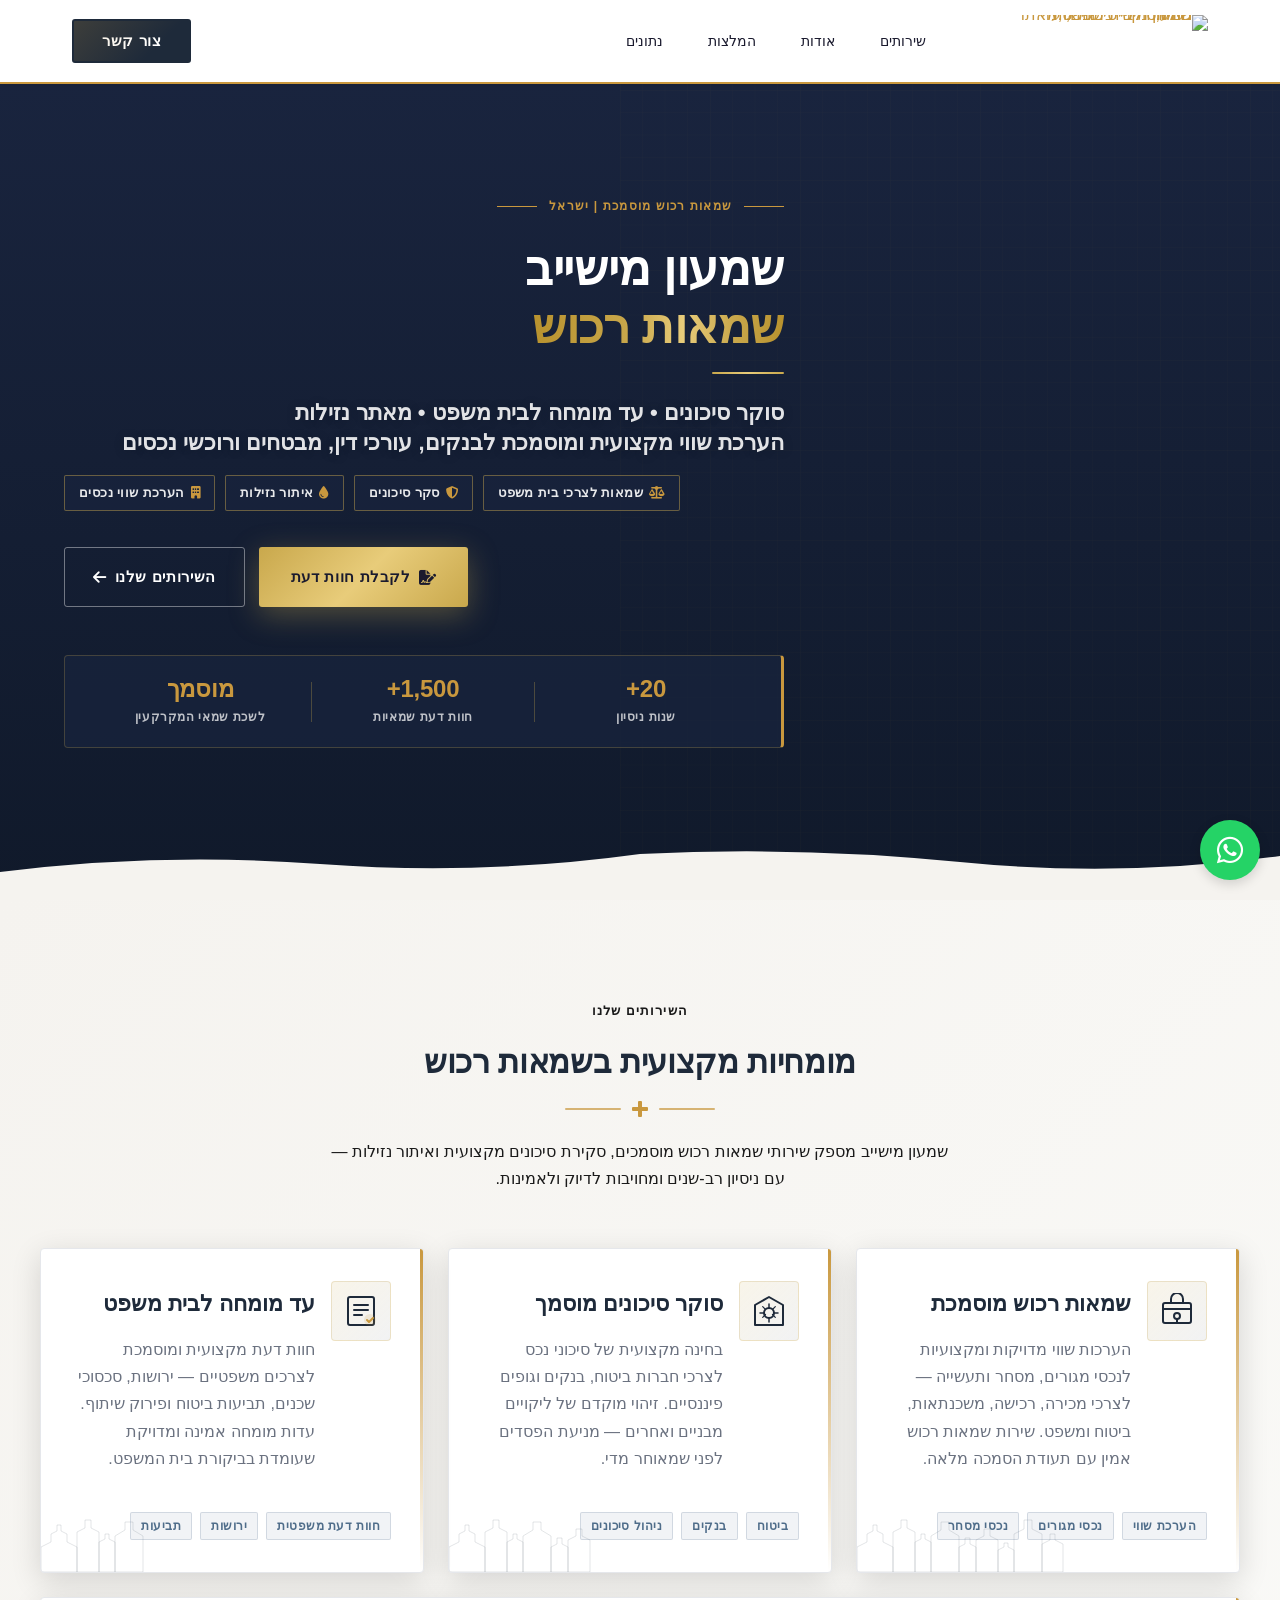
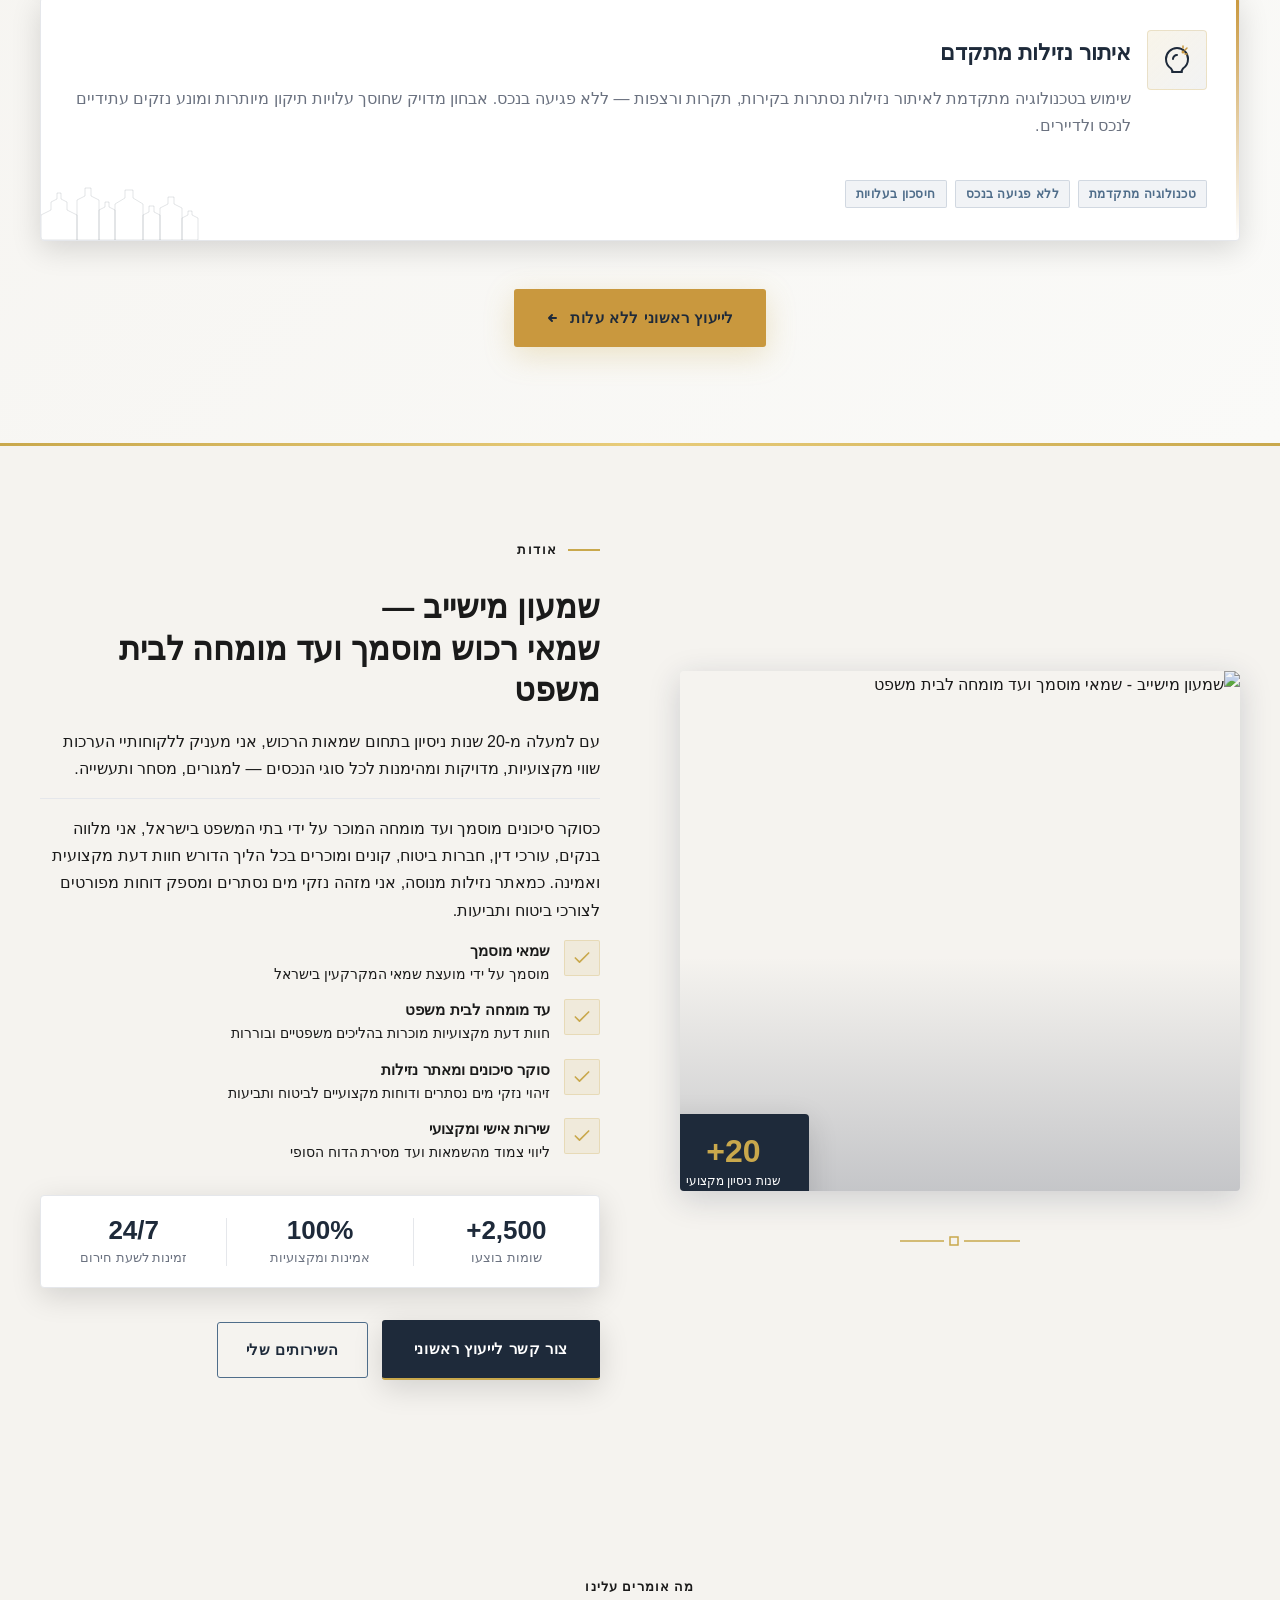
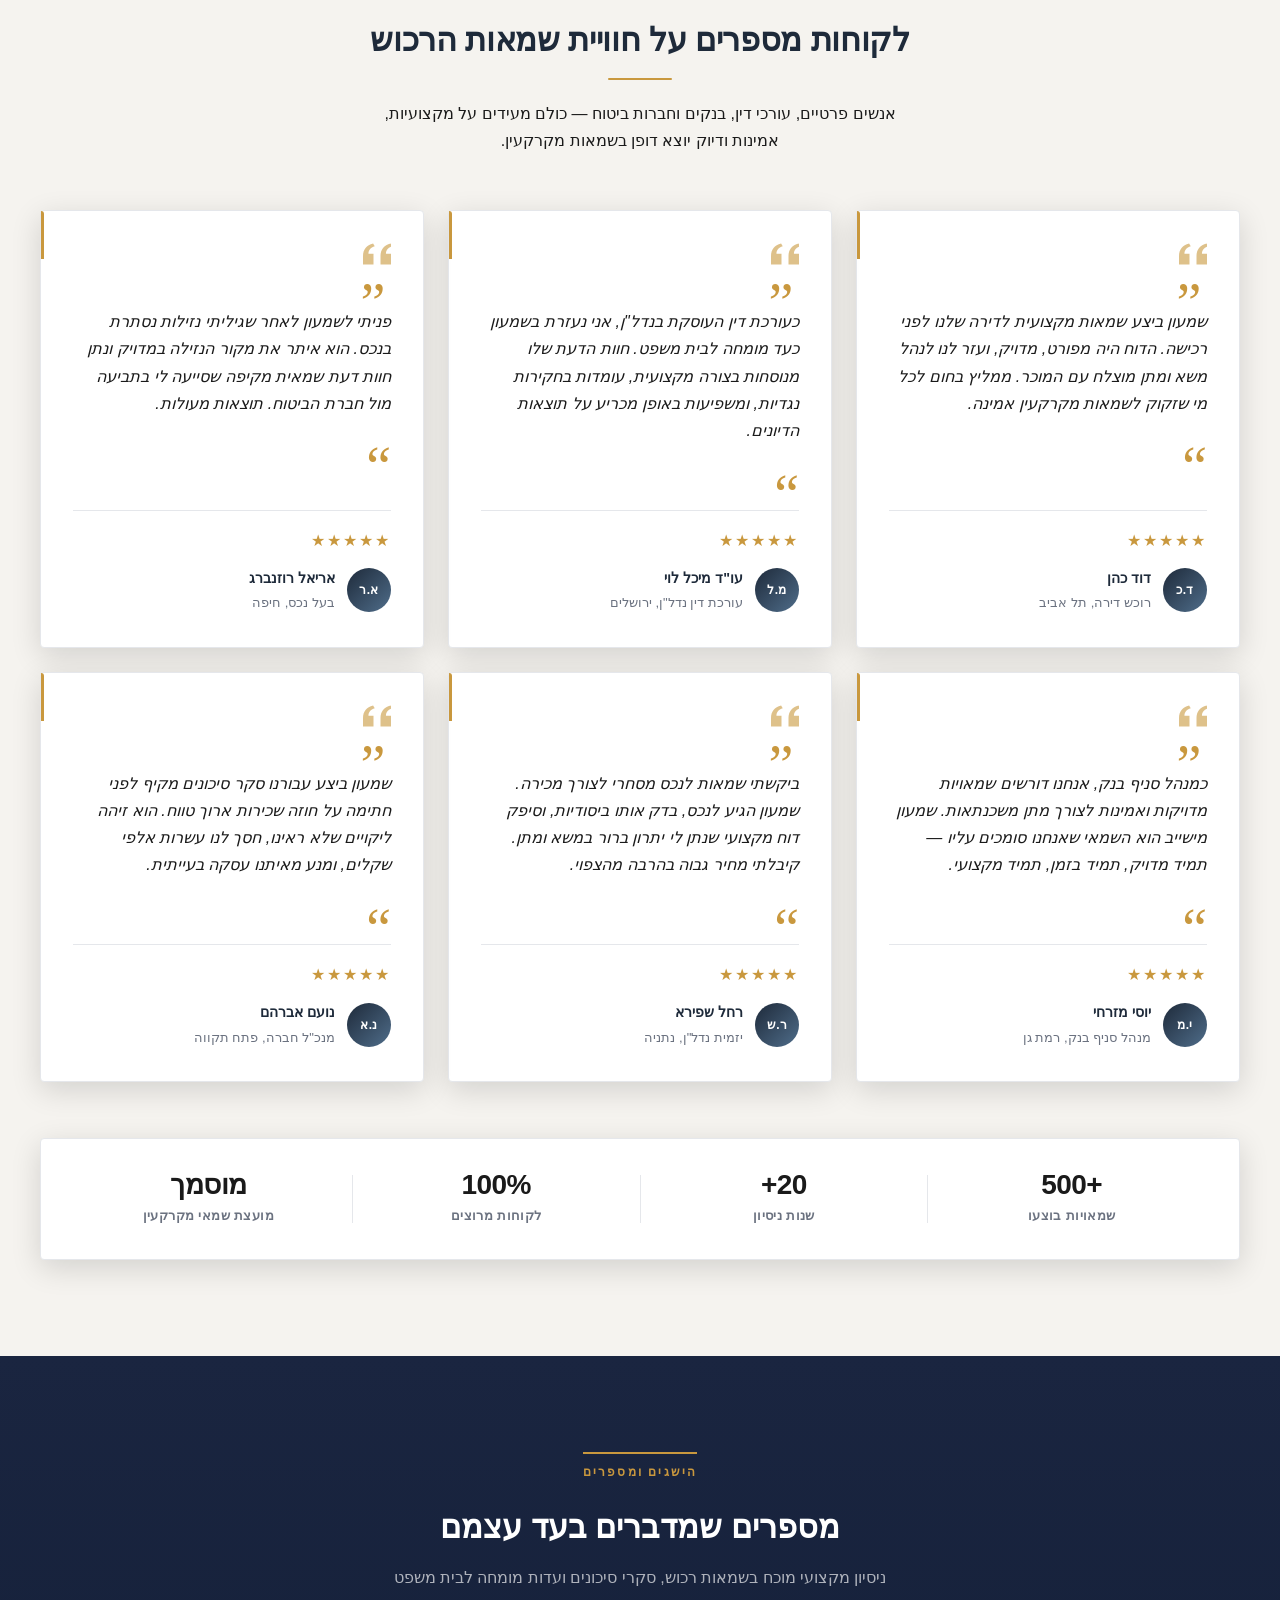
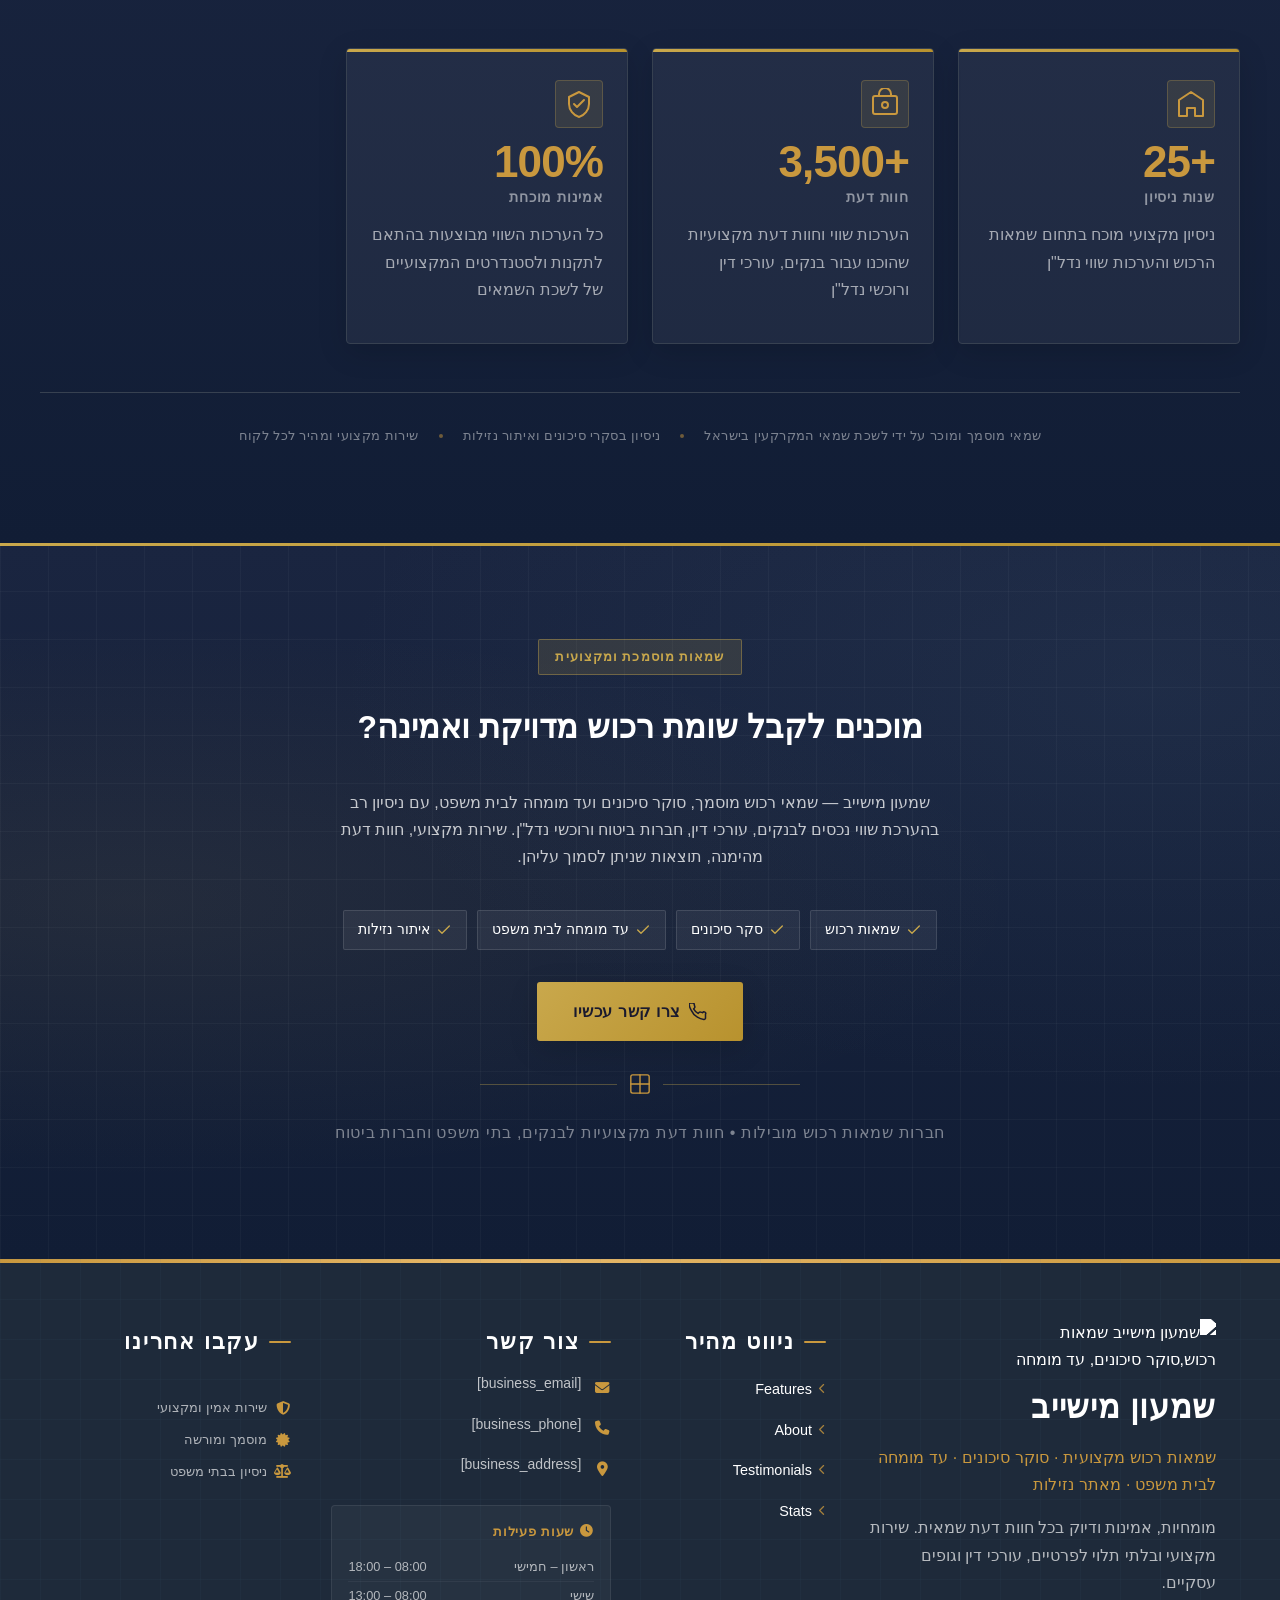
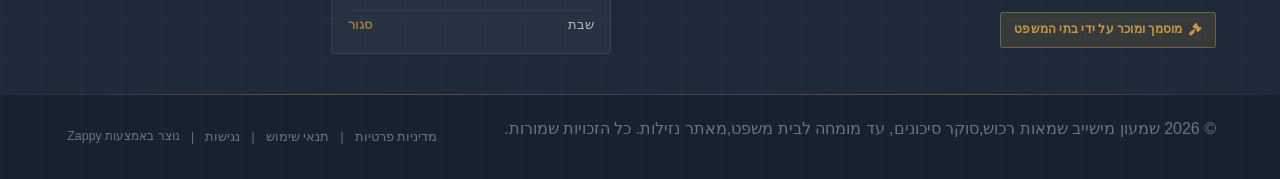
==== commit 021220c9: "Background sync: Progressive GitHub Sync" ====
--- a/public/index.html
+++ b/public/index.html
@@ -1 +1 @@
-<!doctype html><html dir="rtl" lang="he"><head><meta charset="UTF-8"><meta content="width=device-width,initial-scale=1" name="viewport"><meta content="index, follow" name="robots"><title>real estate appraisal companies — שמעון מישייב שמאות רכוש,סו</title><meta content="A real estate property appraisal business offering professional property valuation services. The business focuses on providing accurate and reliable property as" name="description"><meta content="real estate appraisal companies, Real Estate Appraisal, real estate appraisal, real estate appraisal cost" name="keywords"><link href="/assets/favicon.ico" rel="icon" type="image/x-icon"><link href="/assets/favicon-16x16.png" rel="icon" type="image/png" sizes="16x16"><link href="/assets/favicon-32x32.png" rel="icon" type="image/png" sizes="32x32"><link href="/assets/favicon-48x48.png" rel="icon" type="image/png" sizes="48x48"><link href="/assets/favicon-192x192.png" rel="icon" type="image/png" sizes="192x192"><link href="/assets/favicon-512x512.png" rel="icon" type="image/png" sizes="512x512"><link href="/assets/apple-touch-icon.png" rel="apple-touch-icon"><script>!function(){"use strict";var t="9ea5f652-8d16-4b52-823f-4fe49ee93a2d",e="https://api.zappy5.com/api/analytics/track",a=18e5,n=2592e6,o=!0,i=!0,r=!0;var s=function(){var e="zappy_visitor_"+t,a=null;try{if(a=localStorage.getItem(e)){var o=JSON.parse(a),i=Date.now();if(i-o.created<n)return o.lastSeen=i,localStorage.setItem(e,JSON.stringify(o)),o.id}}catch(t){console.warn("Zappy Analytics: LocalStorage not available")}var r="zv_"+Date.now()+"_"+Math.random().toString(36).substr(2,9);try{localStorage.setItem(e,JSON.stringify({id:r,created:Date.now(),lastSeen:Date.now()}))}catch(t){}return r}(),c=function(){var e="zappy_session_"+t,n=null;try{if(n=sessionStorage.getItem(e)){var o=JSON.parse(n),i=Date.now();if(i-o.timestamp<a)return o.timestamp=i,sessionStorage.setItem(e,JSON.stringify(o)),o.id}}catch(t){console.warn("Zappy Analytics: SessionStorage not available")}var r="zs_"+Date.now()+"_"+Math.random().toString(36).substr(2,9);try{sessionStorage.setItem(e,JSON.stringify({id:r,timestamp:Date.now()}))}catch(t){}return r}();function l(a,n){n=n||{};var o={website_id:t,event_type:a,page_path:window.location.pathname,referrer:document.referrer||"direct",visitor_id:s,session_id:c,metadata:n};if(navigator.sendBeacon){var i=new Blob([JSON.stringify(o)],{type:"application/json"});navigator.sendBeacon(e,i)}else fetch(e,{method:"POST",headers:{"Content-Type":"application/json"},body:JSON.stringify(o),keepalive:!0}).catch(function(t){console.warn("Zappy Analytics: Failed to track event",t)})}o&&l("pageview",{title:document.title,url:window.location.href}),i&&document.addEventListener("click",function(t){var e=t.target;if("BUTTON"===e.tagName||e.closest("button")){var a="BUTTON"===e.tagName?e:e.closest("button");l("click",{element:"button",text:a.textContent.trim().substring(0,100),id:a.id||null,class:a.className||null})}else if("A"===e.tagName||e.closest("a")){var n="A"===e.tagName?e:e.closest("a");l("navigation",{element:"link",text:n.textContent.trim().substring(0,100),href:n.href,external:n.hostname!==window.location.hostname})}},!0),r&&document.addEventListener("submit",function(t){var e=t.target;l("form_submit",{form_id:e.id||null,form_name:e.name||null,form_action:e.action||null,form_method:e.method||"GET"})},!0);var d=Date.now();window.addEventListener("beforeunload",function(){l("page_unload",{time_on_page:Math.floor((Date.now()-d)/1e3),page_path:window.location.pathname})}),window.zappyAnalytics={track:l,getVisitorId:function(){return s},getSessionId:function(){return c}}}()</script><meta content="real estate appraisal companies — שמעון מישייב שמאות רכוש,סו" property="og:title"><meta content="A real estate property appraisal business offering professional property valuation services. The business focuses on providing accurate and reliable property as" property="og:description"><meta content="summary_large_image" name="twitter:card"><meta content="real estate appraisal companies — שמעון מישייב שמאות רכוש,סו" name="twitter:title"><meta content="A real estate property appraisal business offering professional property valuation services. The business focuses on providing accurate and reliable property as" name="twitter:description"><meta content="website" property="og:type"><meta content="he_IL" property="og:locale"><link href="https://cdnjs.cloudflare.com/ajax/libs/font-awesome/6.4.0/css/all.min.css" rel="stylesheet"><style>.skip-link{position:absolute;top:0;left:0;transform:translateY(-200%);padding:12px 18px;background:var(--bg-dark,#1a1a1a);color:var(--text-light,#fff);font-weight:600;border-radius:0 0 8px 0;z-index:10000}.skip-link:focus{transform:none;outline:2px solid var(--ring,#fff);outline-offset:2px}:focus-visible{outline:2px solid var(--ring,currentColor);outline-offset:3px}</style><link href="/assets/favicon.ico" rel="icon" type="image/x-icon"><link href="/assets/favicon-16x16.png" rel="icon" type="image/png" sizes="16x16"><link href="/assets/favicon-32x32.png" rel="icon" type="image/png" sizes="32x32"><link href="/assets/favicon-48x48.png" rel="icon" type="image/png" sizes="48x48"><link href="/assets/favicon-192x192.png" rel="icon" type="image/png" sizes="192x192"><link href="/assets/favicon-512x512.png" rel="icon" type="image/png" sizes="512x512"><link href="/assets/apple-touch-icon.png" rel="apple-touch-icon"><link href="https://cdn.jsdelivr.net/npm/vanilla-cookieconsent@3/dist/cookieconsent.css" rel="stylesheet"><script src="https://cdn.jsdelivr.net/npm/vanilla-cookieconsent@3/dist/cookieconsent.umd.js"></script><script src="https://cdn.jsdelivr.net/gh/mickidum/acc_toolbar/acctoolbar/acctoolbar.min.js"></script><link href="/styles.css" rel="stylesheet"><script>window.ZAPPY_WEBSITE_ID="9ea5f652-8d16-4b52-823f-4fe49ee93a2d",window.ZAPPY_API_BASE="https://api.zappy5.com"</script><style id="zappy-dropdown-submenu-styles">#navMenu li:has(.sub-menu),.nav-menu li:has(.sub-menu),.navbar li:has(.sub-menu),nav li:has(.sub-menu){position:relative}#navMenu .sub-menu,.nav-menu .sub-menu,.navbar .sub-menu,nav .sub-menu{display:block!important;position:absolute!important;top:100%;left:0;min-width:220px;background:#fff;border-radius:8px;box-shadow:0 8px 25px rgba(0,0,0,.15);padding:8px 0;opacity:0;visibility:hidden;transform:translateY(10px);transition:all .3s ease;z-index:1000;list-style:none;pointer-events:none}#navMenu li:hover>.sub-menu,.nav-menu li:hover>.sub-menu,.navbar li:hover>.sub-menu,nav li:hover>.sub-menu{opacity:1!important;visibility:visible!important;transform:translateY(0)!important;pointer-events:auto!important}.sub-menu li{list-style:none;margin:0;padding:0}.sub-menu a{display:block!important;padding:10px 16px!important;color:var(--text-dark,#333)!important;font-weight:500;text-decoration:none;white-space:nowrap;transition:background-color .2s}.sub-menu .zappy-nav-child>a{padding-left:28px!important;font-size:.9em!important;opacity:.85!important}[dir=rtl] .sub-menu .zappy-nav-child>a,html[lang=ar] .sub-menu .zappy-nav-child>a,html[lang=he] .sub-menu .zappy-nav-child>a{padding-left:10px!important;padding-right:28px!important}.sub-menu .zappy-nav-parent>a{font-weight:600!important}.sub-menu a:hover{background-color:#f5f5f5}[dir=rtl] .nav-menu .sub-menu,[dir=rtl] .navbar .sub-menu,[dir=rtl] nav .sub-menu,html[lang=ar] .nav-menu .sub-menu,html[lang=ar] .navbar .sub-menu,html[lang=ar] nav .sub-menu,html[lang=he] .nav-menu .sub-menu,html[lang=he] .navbar .sub-menu,html[lang=he] nav .sub-menu{left:auto!important;right:0!important}.sub-menu:empty,.sub-menu:not(:has(li)):not(:has(> a)),.sub-menu:not(:has(li:not(.zappy-hidden-menu-item))):not(:has(> a)){display:none!important;opacity:0!important;visibility:hidden!important;pointer-events:none!important}li:has(.menu-group-title):hover>.sub-menu{opacity:1!important;visibility:visible!important;transform:translateY(0)!important;pointer-events:auto!important}#navMenu>li>.menu-group-title,.nav-menu>li>.menu-group-title{display:inline-block;padding:.5rem 1rem;cursor:default;user-select:none}@media (max-width:768px){#navMenu .sub-menu,.nav-menu .sub-menu,.navbar .sub-menu,nav .sub-menu{position:static!important;transform:none!important;box-shadow:none!important;background:0 0!important;max-height:0;overflow:hidden;opacity:0;visibility:hidden;transition:max-height .3s ease,opacity .3s ease;padding:0!important;border-radius:0!important}#navMenu .sub-menu.mobile-expanded,.nav-menu .sub-menu.mobile-expanded,.navbar .sub-menu.mobile-expanded{max-height:none!important;overflow-y:visible!important;opacity:1!important;visibility:visible!important;padding:8px 0 8px 16px!important}[dir=rtl] .sub-menu.mobile-expanded,html[lang=he] .sub-menu.mobile-expanded{padding:8px 16px 8px 0!important}#navMenu li:hover>.sub-menu,.nav-menu li:hover>.sub-menu,.navbar li:hover>.sub-menu,nav li:hover>.sub-menu{opacity:0;visibility:hidden;pointer-events:none}#navMenu li>.sub-menu.mobile-expanded,.nav-menu li>.sub-menu.mobile-expanded,.navbar li>.sub-menu.mobile-expanded,nav li>.sub-menu.mobile-expanded{opacity:1!important;visibility:visible!important;pointer-events:auto!important}#navMenu li:has(.sub-menu),.nav-menu li:has(.sub-menu),.navbar li:has(.sub-menu),nav li:has(.sub-menu){display:flex!important;flex-wrap:wrap!important;align-items:center!important;position:relative!important;min-height:44px!important}#navMenu li:has(.sub-menu)>a,.nav-menu li:has(.sub-menu)>a,.navbar li:has(.sub-menu)>a,nav li:has(.sub-menu)>a{flex:1!important;min-width:0!important}#navMenu li:has(.sub-menu)>.menu-group-title,.nav-menu li:has(.sub-menu)>.menu-group-title,.navbar li:has(.sub-menu)>.menu-group-title,nav li:has(.sub-menu)>.menu-group-title{flex:1!important;min-width:0!important;padding:0!important;line-height:inherit!important}#navMenu li:has(.sub-menu)>.sub-menu,.nav-menu li:has(.sub-menu)>.sub-menu,.navbar li:has(.sub-menu)>.sub-menu,nav li:has(.sub-menu)>.sub-menu{flex-basis:100%!important;width:100%!important}#navMenu li:has(.sub-menu)>a [class*=arrow],#navMenu li:has(.sub-menu)>a [class*=chevron],.nav-menu li:has(.sub-menu)>a .fa-angle-down,.nav-menu li:has(.sub-menu)>a .fa-chevron-down,.nav-menu li:has(.sub-menu)>a [class*=arrow],.nav-menu li:has(.sub-menu)>a [class*=chevron],nav li:has(.sub-menu)>a [class*=arrow],nav li:has(.sub-menu)>a [class*=chevron]{display:none!important;visibility:hidden!important}.mobile-submenu-toggle{display:flex!important;align-items:center!important;justify-content:center!important;width:44px!important;height:auto!important;background:0 0!important;border:none!important;cursor:pointer!important;color:var(--text-dark)!important;position:static!important;flex-shrink:0!important;align-self:stretch!important;z-index:2!important;padding:0!important;margin:0!important}.mobile-submenu-toggle::after{content:''!important;width:0!important;height:0!important;border-left:6px solid transparent!important;border-right:6px solid transparent!important;border-top:7px solid currentColor!important;transition:transform .3s ease!important}.mobile-submenu-toggle.expanded::after{transform:rotate(180deg)!important}.sub-menu a{padding:10px 0!important;display:block!important;color:var(--text-dark)!important;white-space:normal!important}.sub-menu .zappy-nav-child>a{padding-left:28px!important;font-size:.9em!important;opacity:.85!important}[dir=rtl] .sub-menu .zappy-nav-child>a,html[lang=ar] .sub-menu .zappy-nav-child>a,html[lang=he] .sub-menu .zappy-nav-child>a{padding-left:0!important;padding-right:28px!important}.sub-menu .zappy-nav-parent>a{font-weight:600!important}#navMenu.active,.nav-menu.active{max-width:100vw!important;overflow-x:hidden!important;box-sizing:border-box!important}.navbar .sub-menu li a,.zappy-products-dropdown .sub-menu a,nav.navbar .sub-menu li a{color:var(--text-dark)!important}}@media (min-width:769px){.mobile-submenu-toggle{display:none!important}}</style><style id="zappy-widget-visibility">html[dir=rtl] .whatsapp-float{right:20px!important;left:auto!important}html:not([dir]) .whatsapp-float,html[dir=ltr] .whatsapp-float{left:20px!important;right:auto!important}html[dir=rtl] #mic-access-tool-general-button,html[dir=rtl] #mic-init-access-tool #mic-access-tool-general-button,html[dir=rtl] #mic-init-access-tool .mic-access-tool-general-button,html[dir=rtl] ._access-icon,html[dir=rtl] .mic-access-tool-general-button{left:20px!important;right:auto!important}html:not([dir]) #mic-access-tool-general-button,html:not([dir]) #mic-init-access-tool #mic-access-tool-general-button,html:not([dir]) #mic-init-access-tool .mic-access-tool-general-button,html:not([dir]) ._access-icon,html:not([dir]) .mic-access-tool-general-button,html[dir=ltr] #mic-access-tool-general-button,html[dir=ltr] #mic-init-access-tool #mic-access-tool-general-button,html[dir=ltr] #mic-init-access-tool .mic-access-tool-general-button,html[dir=ltr] ._access-icon,html[dir=ltr] .mic-access-tool-general-button{right:20px!important;left:auto!important}@media (max-width:768px){.whatsapp-float{display:flex!important}}@media (min-width:769px){.whatsapp-float{display:flex!important}}@media (max-width:768px){#mic-access-tool-general-button,#mic-init-access-tool #mic-access-tool-general-button,#mic-init-access-tool .mic-access-tool-general-button,._access-icon,.mic-access-tool-general-button{display:flex!important;visibility:visible!important;opacity:1!important;pointer-events:auto!important}#mic-access-tool-box.opened-mic-access-tool,#mic-init-access-tool #mic-access-tool-box.opened-mic-access-tool,.mic-access-tool-box.opened-mic-access-tool{visibility:visible!important;opacity:1!important;pointer-events:auto!important}}@media (min-width:769px){#mic-access-tool-general-button,#mic-init-access-tool #mic-access-tool-general-button,#mic-init-access-tool .mic-access-tool-general-button,._access-icon,.mic-access-tool-general-button{display:flex!important;visibility:visible!important;opacity:1!important;pointer-events:auto!important}#mic-access-tool-box.opened-mic-access-tool,#mic-init-access-tool #mic-access-tool-box.opened-mic-access-tool,.mic-access-tool-box.opened-mic-access-tool{visibility:visible!important;opacity:1!important;pointer-events:auto!important}}</style></head><body><a href="#main" class="skip-link">דלג לתוכן הראשי</a><nav class="navbar" dir="rtl"><button aria-label="Menu" class="mobile-toggle" id="mobileToggle"><svg viewBox="0 0 24 24" fill="none" height="24" width="24" class="hamburger-icon"><path d="M3 12h18M3 6h18M3 18h18" stroke="currentColor" stroke-width="2" stroke-linecap="round"></path></svg> <svg viewBox="0 0 24 24" fill="none" height="24" width="24" class="close-icon" style="display:none"><path d="M18 6L6 18M6 6l12 12" stroke="currentColor" stroke-width="2" stroke-linecap="round"></path></svg></button> <button aria-label="Call" class="phone-header-btn" data-phone="[business_phone]"><svg viewBox="0 0 24 24" fill="currentColor" height="20" width="20"><path d="M22 16.92v3a2 2 0 0 1-2.18 2 19.79 19.79 0 0 1-8.63-3.07 19.5 19.5 0 0 1-6-6 19.79 19.79 0 0 1-3.07-8.67A2 2 0 0 1 4.11 2h3a2 2 0 0 1 2 1.72 12.84 12.84 0 0 0 .7 2.81 2 2 0 0 1-.45 2.11L8.09 9.91a16 16 0 0 0 6 6l1.27-1.27a2 2 0 0 1 2.11-.45 12.84 12.84 0 0 0 2.81.7A2 2 0 0 1 22 16.92z"></path></svg></button><div class="nav-container"><div class="nav-right-group"><div class="nav-brand"><a href="/" class="logo-link"><img alt="שמעון מישייב שמאות רכוש,סוקר סיכונים, עד מומחה לבית משפט,מאתר נזילות" src="/assets/site-----image-1.webp" class="logo"></a></div><ul class="nav-menu" id="navMenu"><li><a href="#features">שירותים</a></li><li><a href="#about">אודות</a></li><li><a href="#testimonials">המלצות</a></li><li><a href="#stats">נתונים</a></li></ul></div><div class="nav-cta-container"><a href="#cta" class="nav-cta-btn">צור קשר</a></div></div></nav><script>window.addEventListener("load",function(){const e=document.querySelector(".navbar, nav, header");if(!e)return void console.log("[Navbar] Navbar element not found");let t=document.getElementById("mobileToggle")||document.querySelector(".mobile-toggle")||document.querySelector(".hamburger")||document.querySelector(".hamburger-menu")||document.querySelector(".menu-toggle")||document.querySelector(".burger-menu")||document.querySelector('[aria-label="Menu"]')||document.querySelector('[aria-label="תפריט"]');const n=document.querySelector(".phone-header-btn"),o=window.getComputedStyle(e);let r=o.backgroundColor;if(console.log("[Navbar] Initial navbar background:",r),"transparent"===r||"rgba(0, 0, 0, 0)"===r||r.startsWith("rgba")&&r.includes(", 0)")){const e=o.backgroundImage;if(e&&"none"!==e)console.log("[Navbar] Navbar has background image/gradient, using dark text"),r="rgb(240, 240, 240)";else{const e=window.getComputedStyle(document.body).backgroundColor;console.log("[Navbar] Navbar transparent, using body background:",e),r=e}}const a=r.match(/\d+/g);if(a&&a.length>=3){const e=(.299*parseInt(a[0])+.587*parseInt(a[1])+.114*parseInt(a[2]))/255;console.log("[Navbar] Mobile button colors preserved from Claude CSS (luminance:",e.toFixed(2)+")");const o=document.createElement("style");o.id="zappy-mobile-nav-fix";document.documentElement.lang;document.documentElement.dir,o.textContent='\n        /* Hide mobile buttons on desktop, show only on mobile */\n        @media (min-width: 769px) {\n          .mobile-toggle,\n          .phone-header-btn {\n            display: none !important;\n          }\n        }\n        \n        /* Show and position mobile buttons correctly on mobile */\n        @media (max-width: 768px) {\n          .navbar,\n          nav.navbar {\n            min-height: 70px !important;\n          }\n\n          .mobile-toggle,\n          .phone-header-btn {\n            position: absolute !important;\n            top: 0 !important;\n            bottom: 0 !important;\n            margin-top: auto !important;\n            margin-bottom: auto !important;\n            transform: none !important;\n            z-index: 1001 !important;\n            display: flex !important;\n            align-items: center !important;\n            justify-content: center !important;\n            width: 36px !important;\n            height: 36px !important;\n            border-radius: 50% !important;\n            border: none !important;\n            cursor: pointer !important;\n            padding: 6px !important;\n            background: none !important;\n            color: var(--nav-text, var(--text-dark)) !important;\n            touch-action: manipulation !important;\n            -webkit-tap-highlight-color: transparent !important;\n          }\n\n          html[data-zappy-site-type="ecommerce"] .phone-header-btn,\n          body[data-zappy-site-type="ecommerce"] .phone-header-btn,\n          html[data-zappy-site-type="ecommerce"] header .phone-header-btn,\n          html[data-zappy-site-type="ecommerce"] nav .phone-header-btn {\n            display: none !important;\n            visibility: hidden !important;\n            width: 0 !important;\n            height: 0 !important;\n            min-width: 0 !important;\n            overflow: hidden !important;\n          }\n          \n          /* LTR positioning (default): hamburger LEFT, phone RIGHT */\n          html:not([dir="rtl"]):not([lang="he"]):not([lang="ar"]) .mobile-toggle,\n          html[dir="ltr"] .mobile-toggle {\n            left: 12px !important;\n            right: auto !important;\n          }\n          html:not([dir="rtl"]):not([lang="he"]):not([lang="ar"]) .phone-header-btn,\n          html[dir="ltr"] .phone-header-btn {\n            right: 12px !important;\n            left: auto !important;\n          }\n          \n          /* RTL positioning: hamburger RIGHT, phone LEFT */\n          html[dir="rtl"] .mobile-toggle,\n          html[lang="he"] .mobile-toggle,\n          html[lang="ar"] .mobile-toggle {\n            right: 12px !important;\n            left: auto !important;\n          }\n          html[dir="rtl"] .phone-header-btn,\n          html[lang="he"] .phone-header-btn,\n          html[lang="ar"] .phone-header-btn {\n            left: 12px !important;\n            right: auto !important;\n          }\n          \n          /* CRITICAL: Ensure nav-container has min-height on mobile */\n          /* All children are positioned absolutely/fixed on mobile, so height:auto collapses to 0 */\n          .nav-container {\n            min-height: 70px !important;\n            position: relative !important;\n          }\n          \n          /* Ensure SVG icons are properly sized and inherit color */\n          .mobile-toggle svg,\n          .phone-header-btn svg {\n            width: 24px !important;\n            height: 24px !important;\n            /* Don\'t force display - let JavaScript control hamburger/close toggle */\n          }\n          \n          /* Reset nav-cta-container on mobile - remove desktop box-shadow/padding */\n          /* that creates a visible ghost box when CTA button is hidden */\n          .nav-cta-container {\n            box-shadow: none !important;\n            padding: 0 !important;\n          }\n          \n          /* Hide nav-cta-container entirely on mobile when there\'s no lang-switcher */\n          /* (only the CTA button is inside, and it\'s hidden on mobile) */\n          .nav-cta-container:not(:has(.lang-switcher)) {\n            display: none !important;\n          }\n          \n          /* CRITICAL: Prevent hero image fade gradient from bleeding over headline text */\n          /* The .image-fade-gradient has bottom: -30px (extends below parent) */\n          /* On mobile stacked layout, this overlaps the h1 text below the image */\n          .hero-image-column {\n            overflow: hidden !important;\n          }\n          .image-fade-gradient {\n            bottom: 0 !important;\n          }\n          \n          /* Hide desktop language switcher on mobile - hamburger menu handles it */\n          /* High specificity to override stored CSS */\n          .lang-switcher,\n          .nav-cta-container .lang-switcher,\n          .nav-container .lang-switcher,\n          .navbar .lang-switcher,\n          .navbar .nav-cta-container .lang-switcher {\n            display: none !important;\n          }\n        }\n      ';const r=document.getElementById("zappy-mobile-nav-fix");r&&r.remove(),document.head.appendChild(o),console.log("[Navbar] Critical CSS injected for mobile nav positioning");const i=window.innerWidth<=768;if(t){const e=t.querySelector(".hamburger-icon"),n=t.querySelector(".close-icon");e&&(e.style.setProperty("width","24px","important"),e.style.setProperty("height","24px","important"),e.style.setProperty("display","block","important")),n&&(n.style.setProperty("width","24px","important"),n.style.setProperty("height","24px","important"),n.style.setProperty("display","none","important")),i?(t.style.setProperty("position","absolute","important"),t.style.setProperty("top","0","important"),t.style.setProperty("bottom","0","important"),t.style.setProperty("margin-top","auto","important"),t.style.setProperty("margin-bottom","auto","important"),t.style.setProperty("transform","none","important"),t.style.setProperty("z-index","1001","important"),t.style.removeProperty("left"),t.style.removeProperty("right"),console.log("[Navbar] Mobile toggle positioning applied (mobile viewport)")):(t.style.removeProperty("position"),t.style.removeProperty("top"),t.style.removeProperty("transform"),t.style.removeProperty("z-index"),t.style.removeProperty("left"),t.style.removeProperty("right"),console.log("[Navbar] Desktop viewport - cleared mobile toggle inline positioning"))}if(n){const e=n.querySelector("svg");e&&(e.style.width="24px",e.style.height="24px",e.setAttribute("width","24"),e.setAttribute("height","24")),i?(n.style.setProperty("position","absolute","important"),n.style.setProperty("top","0","important"),n.style.setProperty("bottom","0","important"),n.style.setProperty("margin-top","auto","important"),n.style.setProperty("margin-bottom","auto","important"),n.style.setProperty("transform","none","important"),n.style.setProperty("z-index","1001","important"),n.style.removeProperty("left"),n.style.removeProperty("right"),console.log("[Navbar] Phone button positioning applied (mobile viewport)")):(n.style.removeProperty("position"),n.style.removeProperty("top"),n.style.removeProperty("transform"),n.style.removeProperty("z-index"),n.style.removeProperty("left"),n.style.removeProperty("right"),console.log("[Navbar] Desktop viewport - cleared phone button inline positioning"))}}else console.log("[Navbar] Could not parse background color:",r);t=document.getElementById("mobileToggle")||document.querySelector(".mobile-toggle")||document.querySelector(".hamburger")||document.querySelector(".hamburger-menu")||document.querySelector(".menu-toggle")||document.querySelector(".burger-menu")||document.querySelector('[aria-label="Menu"]')||document.querySelector('[aria-label="תפריט"]');const i=document.getElementById("navMenu")||document.querySelector(".nav-menu")||document.querySelector(".nav-links")||document.querySelector("nav ul:not(.submenu)");if(!t||!i)return void console.log("[Navbar] Mobile toggle or menu not found:",{toggle:!!t,menu:!!i});i.id||(i.id="navMenu"),console.log("[Navbar] Initializing mobile menu...");const l=t.cloneNode(!0);t.parentNode.replaceChild(l,t);var s=0;function p(e){var t=Date.now();t-s<300||(s=t,function(e){e.preventDefault(),e.stopPropagation();const t=l.querySelector(".hamburger-icon"),n=l.querySelector(".close-icon");i.classList.contains("active")?(i.classList.remove("active"),t&&t.style.setProperty("display","block","important"),n&&n.style.setProperty("display","none","important"),document.body.style.overflow="",console.log("[Navbar] Menu closed")):(i.classList.add("active"),t&&t.style.setProperty("display","none","important"),n&&n.style.setProperty("display","block","important"),document.body.style.overflow="hidden",console.log("[Navbar] Menu opened"))}(e))}l.addEventListener("click",p),l.addEventListener("touchend",p),i.querySelectorAll("a").forEach(function(e){e.addEventListener("click",function(){if("#"===this.getAttribute("href"))return;const e=l.querySelector(".hamburger-icon"),t=l.querySelector(".close-icon");i.classList.remove("active"),e&&e.style.setProperty("display","block","important"),t&&t.style.setProperty("display","none","important"),document.body.style.overflow="",console.log("[Navbar] Menu closed (link clicked)")})});var m=i.querySelectorAll(".dropdown-toggle");m.forEach(function(e){e.addEventListener("click",function(e){e.preventDefault(),e.stopPropagation();var t=this.closest(".nav-dropdown");t&&(t.parentNode.querySelectorAll(".nav-dropdown.open").forEach(function(e){e!==t&&e.classList.remove("open")}),t.classList.toggle("open"),console.log("[Navbar] Dropdown toggled:",t.classList.contains("open")?"open":"closed"))})}),document.addEventListener("click",function(e){e.target.closest(".nav-dropdown")||document.querySelectorAll(".nav-dropdown.open").forEach(function(e){e.classList.remove("open")})}),console.log("[Navbar] Dropdown handlers initialized for "+m.length+" dropdowns"),n&&n.addEventListener("click",function(){const e=document.querySelectorAll('a[href^="tel:"]'),t=e.length>0?e[0].getAttribute("href").replace("tel:",""):"[business_phone]";window.location.href="tel:"+t,console.log("[Navbar] Phone button clicked")}),console.log("[Navbar] Mobile menu initialized successfully")})</script><main id="main"><section class="index-hero-section" data-band-index="0" data-layout-spec="בית-hero" dir="rtl" id="hero" data-hero-type="fullscreen-scrim"><div class="index-hero-bg"><img alt="שמאות רכוש מקצועית - נוף עירוני ישראלי עם תכניות אדריכליות" src="/assets/site-index-hero-image-1.webp" data-context="Dramatic aerial view of Israeli urban real estate and residential buildings at golden hour, with a foreground of architectural blueprint technical drawings and a measuring ruler, conveying professional property appraisal, legal documentation, and certified valuation expertise. Deep navy and warm gold tones, authoritative judicial aesthetic." data-placeholder="index-hero-image-1" height="700" loading="eager" width="1200" data-hero-bg="true" fetchpriority="high"></div><div class="index-hero-scrim" aria-hidden="true"></div><div class="index-hero-blueprint-grid" aria-hidden="true"><svg viewBox="0 0 800 600" aria-hidden="true" xmlns="http://www.w3.org/2000/svg" height="100%" width="55%" data-no-icon-edit="true" preserveAspectRatio="xMidYMid slice"><defs><pattern height="60" id="blueprintGrid" patternUnits="userSpaceOnUse" width="60" x="0" y="0"><path d="M 60 0 L 0 0 0 60" stroke="#C9A84C" stroke-width="0.5" fill="none"></path><path d="M 15 0 L 15 60 M 30 0 L 30 60 M 45 0 L 45 60 M 0 15 L 60 15 M 0 30 L 60 30 M 0 45 L 60 45" stroke="#C9A84C" stroke-width="0.2" fill="none"></path></pattern></defs><rect height="600" width="800" fill="url(#blueprintGrid)"></rect></svg></div><div class="index-hero-container"><div class="index-hero-content"><div class="index-hero-label" aria-label="תחום מומחיות"><span class="index-hero-label-line" aria-hidden="true"></span> <span class="index-hero-label-text">שמאות רכוש מוסמכת | ישראל</span> <span class="index-hero-label-line" aria-hidden="true"></span></div><h1 class="index-hero-h1">שמעון מישייב<br><span class="index-hero-h1-accent">שמאות רכוש</span></h1><div class="index-hero-gold-rule" aria-hidden="true"></div><h3 class="index-hero-h3">סוקר סיכונים • עד מומחה לבית משפט • מאתר נזילות<br>הערכת שווי מקצועית ומוסמכת לבנקים, עורכי דין, מבטחים ורוכשי נכסים</h3><ul class="index-hero-chips" aria-label="תחומי שירות"><li class="index-hero-chip"><i class="fa-solid fa-scale-balanced" aria-hidden="true"></i> שמאות לצרכי בית משפט</li><li class="index-hero-chip"><i class="fa-solid fa-shield-halved" aria-hidden="true"></i> סקר סיכונים</li><li class="index-hero-chip"><i class="fa-solid fa-droplet" aria-hidden="true"></i> איתור נזילות</li><li class="index-hero-chip"><i class="fa-solid fa-building" aria-hidden="true"></i> הערכת שווי נכסים</li></ul><div class="index-hero-cta-group"><a href="#contact" class="index-hero-btn-primary"><i class="fa-solid fa-file-signature" aria-hidden="true"></i> לקבלת חוות דעת </a><a href="#services" class="index-hero-btn-ghost">השירותים שלנו <i class="fa-solid fa-arrow-left" aria-hidden="true"></i></a></div><div class="index-hero-trust"><div class="index-hero-trust-item"><span class="index-hero-trust-num">20+</span> <span class="index-hero-trust-desc">שנות ניסיון</span></div><div class="index-hero-trust-sep" aria-hidden="true"></div><div class="index-hero-trust-item"><span class="index-hero-trust-num">1,500+</span> <span class="index-hero-trust-desc">חוות דעת שמאיות</span></div><div class="index-hero-trust-sep" aria-hidden="true"></div><div class="index-hero-trust-item"><span class="index-hero-trust-num">מוסמך</span> <span class="index-hero-trust-desc">לשכת שמאי המקרקעין</span></div></div></div></div><div class="index-hero-divider-wrapper"><svg viewBox="0 0 1200 56" aria-hidden="true" xmlns="http://www.w3.org/2000/svg" data-no-icon-edit="true" preserveAspectRatio="none"><path d="M0,56 L0,28 Q150,8 300,20 T600,10 Q750,2 900,18 T1200,12 L1200,56 Z" fill="#F5F3EF"></path></svg></div></section><section class="index-features-section" data-band-index="1" data-layout-spec="בית-features" dir="rtl" id="features"><div class="index-features-container"><div class="index-features-header"><span class="index-features-label">השירותים שלנו</span><h2 class="index-features-title">מומחיות מקצועית בשמאות רכוש</h2><div class="index-features-rule"><span class="index-features-rule-line"></span> <svg viewBox="0 0 18 18" aria-hidden="true" fill="none" height="18" width="18" xmlns="http://www.w3.org/2000/svg" data-no-icon-edit="true" class="index-features-rule-icon"><rect height="4" width="16" x="1" y="7" rx="1" fill="var(--accent)"></rect><rect height="16" width="4" x="7" y="1" rx="1" fill="var(--accent)"></rect></svg> <span class="index-features-rule-line"></span></div><p class="index-features-subtitle">שמעון מישייב מספק שירותי שמאות רכוש מוסמכים, סקירת סיכונים מקצועית ואיתור נזילות — עם ניסיון רב-שנים ומחויבות לדיוק ולאמינות.</p></div><div class="index-features-grid"><article class="index-feature-card"><div class="index-feature-card-top"><div class="index-feature-icon-wrap"><svg viewBox="0 0 36 36" aria-hidden="true" fill="none" height="36" width="36" xmlns="http://www.w3.org/2000/svg" data-element-type="icon" data-icon-type="svg"><rect height="20" width="28" x="4" y="10" rx="2" fill="none" stroke="currentColor" stroke-width="2"></rect><path d="M4 16h28" stroke="currentColor" stroke-width="2"></path><path d="M12 10V6a6 6 0 0 1 12 0v4" stroke="currentColor" stroke-width="2" stroke-linecap="round"></path><circle cx="18" cy="23" r="3" stroke="currentColor" stroke-width="2" fill="none"></circle><path d="M18 26v3" stroke="currentColor" stroke-width="2" stroke-linecap="round"></path></svg></div><div class="index-feature-card-content"><h3 class="index-feature-card-title">שמאות רכוש מוסמכת</h3><p class="index-feature-card-desc">הערכות שווי מדויקות ומקצועיות לנכסי מגורים, מסחר ותעשייה — לצרכי מכירה, רכישה, משכנתאות, ביטוח ומשפט. שירות שמאות רכוש אמין עם תעודת הסמכה מלאה.</p></div></div><div class="index-feature-card-footer"><span class="index-feature-tag">הערכת שווי</span> <span class="index-feature-tag">נכסי מגורים</span> <span class="index-feature-tag">נכסי מסחר</span></div><div class="index-feature-city-motif" aria-hidden="true"><svg viewBox="0 0 220 80" aria-hidden="true" fill="none" xmlns="http://www.w3.org/2000/svg" data-no-icon-edit="true" preserveAspectRatio="xMidYMax meet"><path d="M0 80V55l10-5v-8l6-3v-6h4v6l6 3v8l10 5V80H0z" stroke="var(--primary)" stroke-width="1" fill="none" opacity="0.12"></path><path d="M36 80V40l8-4V28h6v8l8 4V80H36z" stroke="var(--primary)" stroke-width="1" fill="none" opacity="0.12"></path><path d="M58 80V50l6-3v-5h4v5l6 3V80H58z" stroke="var(--primary)" stroke-width="1" fill="none" opacity="0.12"></path><path d="M74 80V44l10-6V30h8v8l10 6V80H74z" stroke="var(--primary)" stroke-width="1" fill="none" opacity="0.12"></path><path d="M102 80V55l6-3v-6h5v6l6 3V80H102z" stroke="var(--primary)" stroke-width="1" fill="none" opacity="0.12"></path><path d="M119 80V48l8-4v-7h6v7l8 4V80H119z" stroke="var(--primary)" stroke-width="1" fill="none" opacity="0.12"></path><path d="M141 80V58l6-3v-4h4v4l6 3V80H141z" stroke="var(--primary)" stroke-width="1" fill="none" opacity="0.12"></path><path d="M157 80V42l10-5V28h8v9l10 5V80H157z" stroke="var(--primary)" stroke-width="1" fill="none" opacity="0.12"></path><path d="M185 80V52l8-4v-6h5v6l8 4V80H185z" stroke="var(--primary)" stroke-width="1" fill="none" opacity="0.12"></path></svg></div></article><article class="index-feature-card"><div class="index-feature-card-top"><div class="index-feature-icon-wrap"><svg viewBox="0 0 36 36" aria-hidden="true" fill="none" height="36" width="36" xmlns="http://www.w3.org/2000/svg" data-element-type="icon" data-icon-type="svg"><path d="M18 4L4 12v20h28V12L18 4z" stroke="currentColor" stroke-width="2" fill="none" stroke-linejoin="round"></path><circle cx="18" cy="20" r="5" stroke="currentColor" stroke-width="2" fill="none"></circle><path d="M18 15v-4M18 29v-4M13 20H9M27 20h-4" stroke="currentColor" stroke-width="1.5" stroke-linecap="round"></path><path d="M14.5 16.5l-2.8-2.8M24.3 24.3l-2.8-2.8M21.5 16.5l2.8-2.8M11.7 24.3l2.8-2.8" stroke="currentColor" stroke-width="1.2" stroke-linecap="round"></path></svg></div><div class="index-feature-card-content"><h3 class="index-feature-card-title">סוקר סיכונים מוסמך</h3><p class="index-feature-card-desc">בחינה מקצועית של סיכוני נכס לצרכי חברות ביטוח, בנקים וגופים פיננסיים. זיהוי מוקדם של ליקויים מבניים ואחרים — מניעת הפסדים לפני שמאוחר מדי.</p></div></div><div class="index-feature-card-footer"><span class="index-feature-tag">ביטוח</span> <span class="index-feature-tag">בנקים</span> <span class="index-feature-tag">ניהול סיכונים</span></div><div class="index-feature-city-motif" aria-hidden="true"><svg viewBox="0 0 220 80" aria-hidden="true" fill="none" xmlns="http://www.w3.org/2000/svg" data-no-icon-edit="true" preserveAspectRatio="xMidYMax meet"><path d="M0 80V55l10-5v-8l6-3v-6h4v6l6 3v8l10 5V80H0z" stroke="var(--primary)" stroke-width="1" fill="none" opacity="0.12"></path><path d="M36 80V40l8-4V28h6v8l8 4V80H36z" stroke="var(--primary)" stroke-width="1" fill="none" opacity="0.12"></path><path d="M58 80V50l6-3v-5h4v5l6 3V80H58z" stroke="var(--primary)" stroke-width="1" fill="none" opacity="0.12"></path><path d="M74 80V44l10-6V30h8v8l10 6V80H74z" stroke="var(--primary)" stroke-width="1" fill="none" opacity="0.12"></path><path d="M102 80V55l6-3v-6h5v6l6 3V80H102z" stroke="var(--primary)" stroke-width="1" fill="none" opacity="0.12"></path><path d="M119 80V48l8-4v-7h6v7l8 4V80H119z" stroke="var(--primary)" stroke-width="1" fill="none" opacity="0.12"></path></svg></div></article><article class="index-feature-card"><div class="index-feature-card-top"><div class="index-feature-icon-wrap"><svg viewBox="0 0 36 36" aria-hidden="true" fill="none" height="36" width="36" xmlns="http://www.w3.org/2000/svg" data-element-type="icon" data-icon-type="svg"><rect height="28" width="26" x="5" y="4" rx="2" fill="none" stroke="currentColor" stroke-width="2"></rect><path d="M11 12h14M11 17h14M11 22h8" stroke="currentColor" stroke-width="2" stroke-linecap="round"></path><circle cx="27" cy="27" r="6" fill="var(--accent)" opacity="0.15"></circle><path d="M24 27l2 2 4-4" stroke="var(--accent)" stroke-width="2" stroke-linecap="round" stroke-linejoin="round"></path></svg></div><div class="index-feature-card-content"><h3 class="index-feature-card-title">עד מומחה לבית משפט</h3><p class="index-feature-card-desc">חוות דעת מקצועית ומוסמכת לצרכים משפטיים — ירושות, סכסוכי שכנים, תביעות ביטוח ופירוק שיתוף. עדות מומחה אמינה ומדויקת שעומדת בביקורת בית המשפט.</p></div></div><div class="index-feature-card-footer"><span class="index-feature-tag">חוות דעת משפטית</span> <span class="index-feature-tag">ירושות</span> <span class="index-feature-tag">תביעות</span></div><div class="index-feature-city-motif" aria-hidden="true"><svg viewBox="0 0 220 80" aria-hidden="true" fill="none" xmlns="http://www.w3.org/2000/svg" data-no-icon-edit="true" preserveAspectRatio="xMidYMax meet"><path d="M0 80V55l10-5v-8l6-3v-6h4v6l6 3v8l10 5V80H0z" stroke="var(--primary)" stroke-width="1" fill="none" opacity="0.12"></path><path d="M36 80V40l8-4V28h6v8l8 4V80H36z" stroke="var(--primary)" stroke-width="1" fill="none" opacity="0.12"></path><path d="M58 80V50l6-3v-5h4v5l6 3V80H58z" stroke="var(--primary)" stroke-width="1" fill="none" opacity="0.12"></path><path d="M74 80V44l10-6V30h8v8l10 6V80H74z" stroke="var(--primary)" stroke-width="1" fill="none" opacity="0.12"></path></svg></div></article><article class="index-feature-card index-feature-card--wide"><div class="index-feature-card-top"><div class="index-feature-icon-wrap"><svg viewBox="0 0 36 36" aria-hidden="true" fill="none" height="36" width="36" xmlns="http://www.w3.org/2000/svg" data-element-type="icon" data-icon-type="svg"><path d="M18 6C12 6 7 11 7 17c0 4 2 7.5 5 9.5l2 3.5h8l2-3.5c3-2 5-5.5 5-9.5 0-6-5-11-11-11z" stroke="currentColor" stroke-width="2" fill="none"></path><path d="M13 30h10" stroke="currentColor" stroke-width="2" stroke-linecap="round"></path><path d="M14 17c0-2.2 1.8-4 4-4" stroke="currentColor" stroke-width="2" stroke-linecap="round"></path><circle cx="24" cy="10" r="1.5" fill="var(--accent)"></circle><path d="M26 8l2-2M26 12h2M24 6V4" stroke="var(--accent)" stroke-width="1.5" stroke-linecap="round"></path></svg></div><div class="index-feature-card-content"><h3 class="index-feature-card-title">איתור נזילות מתקדם</h3><p class="index-feature-card-desc">שימוש בטכנולוגיה מתקדמת לאיתור נזילות נסתרות בקירות, תקרות ורצפות — ללא פגיעה בנכס. אבחון מדויק שחוסך עלויות תיקון מיותרות ומונע נזקים עתידיים לנכס ולדיירים.</p></div></div><div class="index-feature-card-footer"><span class="index-feature-tag">טכנולוגיה מתקדמת</span> <span class="index-feature-tag">ללא פגיעה בנכס</span> <span class="index-feature-tag">חיסכון בעלויות</span></div><div class="index-feature-city-motif" aria-hidden="true"><svg viewBox="0 0 220 80" aria-hidden="true" fill="none" xmlns="http://www.w3.org/2000/svg" data-no-icon-edit="true" preserveAspectRatio="xMidYMax meet"><path d="M0 80V55l10-5v-8l6-3v-6h4v6l6 3v8l10 5V80H0z" stroke="var(--primary)" stroke-width="1" fill="none" opacity="0.12"></path><path d="M36 80V40l8-4V28h6v8l8 4V80H36z" stroke="var(--primary)" stroke-width="1" fill="none" opacity="0.12"></path><path d="M58 80V50l6-3v-5h4v5l6 3V80H58z" stroke="var(--primary)" stroke-width="1" fill="none" opacity="0.12"></path><path d="M74 80V44l10-6V30h8v8l10 6V80H74z" stroke="var(--primary)" stroke-width="1" fill="none" opacity="0.12"></path><path d="M102 80V55l6-3v-6h5v6l6 3V80H102z" stroke="var(--primary)" stroke-width="1" fill="none" opacity="0.12"></path><path d="M119 80V48l8-4v-7h6v7l8 4V80H119z" stroke="var(--primary)" stroke-width="1" fill="none" opacity="0.12"></path><path d="M141 80V58l6-3v-4h4v4l6 3V80H141z" stroke="var(--primary)" stroke-width="1" fill="none" opacity="0.12"></path></svg></div></article></div><div class="index-features-cta-row"><a href="#contact" class="btn-primary index-features-cta"><span>לייעוץ ראשוני ללא עלות</span> <svg viewBox="0 0 16 16" aria-hidden="true" fill="none" height="16" width="16" xmlns="http://www.w3.org/2000/svg" data-no-icon-edit="true"><path d="M10 8H3M6 5l-3 3 3 3" stroke="currentColor" stroke-width="2" stroke-linecap="round" stroke-linejoin="round"></path></svg></a></div></div></section><section class="index-about-section" data-band-index="2" data-layout-spec="בית-about" dir="rtl" id="about"><div class="index-about-accent-bar" aria-hidden="true"></div><div class="index-about-container"><div class="index-about-image-col"><div class="index-about-image-wrapper"><img alt="שמעון מישייב - שמאי מוסמך ועד מומחה לבית משפט" src="/assets/site-index-about-image-1.webp" data-context="Professional Israeli male real estate appraiser in his 50s wearing a formal dark suit, sitting at a large wooden desk in a well-lit office. He is reviewing official property documents and blueprints with a pen in hand. On the desk: a laptop, property maps, legal folders, and a stamp. Bookshelves with legal books in the background. Warm, authoritative, professional atmosphere. Photorealistic, high quality." data-placeholder="index-about-image-1" height="750" loading="lazy" width="600" decoding="async"><div class="index-about-img-overlay" aria-hidden="true"></div><div class="index-about-credential-badge"><span class="index-about-badge-number">20+</span> <span class="index-about-badge-label">שנות ניסיון מקצועי</span></div></div><div class="index-about-gold-rule" aria-hidden="true"><svg viewBox="0 0 120 12" aria-hidden="true" xmlns="http://www.w3.org/2000/svg" height="12" width="120" data-no-icon-edit="true"><line x1="0" x2="44" y1="6" y2="6" stroke="#C9A84C" stroke-width="1.5"></line><rect height="8" width="8" x="50" y="2" fill="none" stroke="#C9A84C" stroke-width="1.5"></rect><line x1="64" x2="120" y1="6" y2="6" stroke="#C9A84C" stroke-width="1.5"></line></svg></div></div><div class="index-about-text-col"><div class="index-about-section-label"><span class="index-about-label-bar" aria-hidden="true"></span> <span class="index-about-label-text">אודות</span></div><h2 class="index-about-heading">שמעון מישייב —<br>שמאי רכוש מוסמך ועד מומחה לבית משפט</h2><p class="index-about-intro">עם למעלה מ-20 שנות ניסיון בתחום שמאות הרכוש, אני מעניק ללקוחותיי הערכות שווי מקצועיות, מדויקות ומהימנות לכל סוגי הנכסים — למגורים, מסחר ותעשייה.</p><p>כסוקר סיכונים מוסמך ועד מומחה המוכר על ידי בתי המשפט בישראל, אני מלווה בנקים, עורכי דין, חברות ביטוח, קונים ומוכרים בכל הליך הדורש חוות דעת מקצועית ואמינה. כמאתר נזילות מנוסה, אני מזהה נזקי מים נסתרים ומספק דוחות מפורטים לצורכי ביטוח ותביעות.</p><ul class="index-about-credentials"><li class="index-about-cred-item"><span class="index-about-cred-icon" aria-hidden="true"><svg viewBox="0 0 24 24" aria-hidden="true" fill="none" height="20" width="20" data-element-type="icon" data-icon-type="svg" stroke="currentColor" stroke-linecap="round" stroke-linejoin="round" stroke-width="2"><polyline points="20 6 9 17 4 12"></polyline></svg></span><div class="index-about-cred-content"><strong>שמאי מוסמך</strong> <span>מוסמך על ידי מועצת שמאי המקרקעין בישראל</span></div></li><li class="index-about-cred-item"><span class="index-about-cred-icon" aria-hidden="true"><svg viewBox="0 0 24 24" aria-hidden="true" fill="none" height="20" width="20" data-element-type="icon" data-icon-type="svg" stroke="currentColor" stroke-linecap="round" stroke-linejoin="round" stroke-width="2"><polyline points="20 6 9 17 4 12"></polyline></svg></span><div class="index-about-cred-content"><strong>עד מומחה לבית משפט</strong> <span>חוות דעת מקצועיות מוכרות בהליכים משפטיים ובוררות</span></div></li><li class="index-about-cred-item"><span class="index-about-cred-icon" aria-hidden="true"><svg viewBox="0 0 24 24" aria-hidden="true" fill="none" height="20" width="20" data-element-type="icon" data-icon-type="svg" stroke="currentColor" stroke-linecap="round" stroke-linejoin="round" stroke-width="2"><polyline points="20 6 9 17 4 12"></polyline></svg></span><div class="index-about-cred-content"><strong>סוקר סיכונים ומאתר נזילות</strong> <span>זיהוי נזקי מים נסתרים ודוחות מקצועיים לביטוח ותביעות</span></div></li><li class="index-about-cred-item"><span class="index-about-cred-icon" aria-hidden="true"><svg viewBox="0 0 24 24" aria-hidden="true" fill="none" height="20" width="20" data-element-type="icon" data-icon-type="svg" stroke="currentColor" stroke-linecap="round" stroke-linejoin="round" stroke-width="2"><polyline points="20 6 9 17 4 12"></polyline></svg></span><div class="index-about-cred-content"><strong>שירות אישי ומקצועי</strong> <span>ליווי צמוד מהשמאות ועד מסירת הדוח הסופי</span></div></li></ul><div class="index-about-stats"><div class="index-about-stat"><span class="index-about-stat-number">2,500+</span> <span class="index-about-stat-label">שומות בוצעו</span></div><div class="index-about-stat-divider" aria-hidden="true"></div><div class="index-about-stat"><span class="index-about-stat-number">100%</span> <span class="index-about-stat-label">אמינות ומקצועיות</span></div><div class="index-about-stat-divider" aria-hidden="true"></div><div class="index-about-stat"><span class="index-about-stat-number">24/7</span> <span class="index-about-stat-label">זמינות לשעת חירום</span></div></div><div class="index-about-cta-row"><a href="#contact" class="index-about-btn-primary">צור קשר לייעוץ ראשוני</a> <a href="#services" class="index-about-btn-secondary">השירותים שלי</a></div></div></div></section><section class="index-testimonials-section" data-band-index="3" data-layout-spec="בית-testimonials" dir="rtl" id="testimonials"><div class="index-testimonials-section__container"><div class="index-testimonials-section__header"><span class="index-testimonials-section__eyebrow">מה אומרים עלינו</span><h2 class="index-testimonials-section__title">לקוחות מספרים על חוויית שמאות הרכוש</h2><div class="index-testimonials-section__gold-rule" aria-hidden="true"></div><p class="index-testimonials-section__subtitle">אנשים פרטיים, עורכי דין, בנקים וחברות ביטוח — כולם מעידים על מקצועיות, אמינות ודיוק יוצא דופן בשמאות מקרקעין.</p></div><div class="index-testimonials-section__grid"><article class="index-testimonials-section__card"><div class="index-testimonials-section__quote-icon" aria-hidden="true"><svg viewBox="0 0 32 24" aria-hidden="true" fill="none" height="24" width="32" xmlns="http://www.w3.org/2000/svg" data-no-icon-edit="true"><path d="M0 24V14.4C0 10.56 0.96 7.44 2.88 5.04C4.88 2.56 7.76 0.88 11.52 0L13.44 3.12C11.04 3.76 9.2 4.88 7.92 6.48C6.72 8 6.16 9.76 6.24 11.76H12V24H0ZM20 24V14.4C20 10.56 20.96 7.44 22.88 5.04C24.88 2.56 27.76 0.88 31.52 0L33.44 3.12C31.04 3.76 29.2 4.88 27.92 6.48C26.72 8 26.16 9.76 26.24 11.76H32V24H20Z" fill="currentColor"></path></svg></div><blockquote class="index-testimonials-section__quote"><p>שמעון ביצע שמאות מקצועית לדירה שלנו לפני רכישה. הדוח היה מפורט, מדויק, ועזר לנו לנהל משא ומתן מוצלח עם המוכר. ממליץ בחום לכל מי שזקוק לשמאות מקרקעין אמינה.</p></blockquote><footer class="index-testimonials-section__card-footer"><div class="index-testimonials-section__stars" aria-label="דירוג 5 כוכבים"><span aria-hidden="true">★★★★★</span></div><div class="index-testimonials-section__author"><div class="index-testimonials-section__author-avatar" aria-hidden="true">ד.כ</div><div class="index-testimonials-section__author-info"><strong class="index-testimonials-section__author-name">דוד כהן</strong> <span class="index-testimonials-section__author-role">רוכש דירה, תל אביב</span></div></div></footer></article><article class="index-testimonials-section__card"><div class="index-testimonials-section__quote-icon" aria-hidden="true"><svg viewBox="0 0 32 24" aria-hidden="true" fill="none" height="24" width="32" xmlns="http://www.w3.org/2000/svg" data-no-icon-edit="true"><path d="M0 24V14.4C0 10.56 0.96 7.44 2.88 5.04C4.88 2.56 7.76 0.88 11.52 0L13.44 3.12C11.04 3.76 9.2 4.88 7.92 6.48C6.72 8 6.16 9.76 6.24 11.76H12V24H0ZM20 24V14.4C20 10.56 20.96 7.44 22.88 5.04C24.88 2.56 27.76 0.88 31.52 0L33.44 3.12C31.04 3.76 29.2 4.88 27.92 6.48C26.72 8 26.16 9.76 26.24 11.76H32V24H20Z" fill="currentColor"></path></svg></div><blockquote class="index-testimonials-section__quote"><p>כעורכת דין העוסקת בנדל"ן, אני נעזרת בשמעון כעד מומחה לבית משפט. חוות הדעת שלו מנוסחות בצורה מקצועית, עומדות בחקירות נגדיות, ומשפיעות באופן מכריע על תוצאות הדיונים.</p></blockquote><footer class="index-testimonials-section__card-footer"><div class="index-testimonials-section__stars" aria-label="דירוג 5 כוכבים"><span aria-hidden="true">★★★★★</span></div><div class="index-testimonials-section__author"><div class="index-testimonials-section__author-avatar" aria-hidden="true">מ.ל</div><div class="index-testimonials-section__author-info"><strong class="index-testimonials-section__author-name">עו"ד מיכל לוי</strong> <span class="index-testimonials-section__author-role">עורכת דין נדל"ן, ירושלים</span></div></div></footer></article><article class="index-testimonials-section__card"><div class="index-testimonials-section__quote-icon" aria-hidden="true"><svg viewBox="0 0 32 24" aria-hidden="true" fill="none" height="24" width="32" xmlns="http://www.w3.org/2000/svg" data-no-icon-edit="true"><path d="M0 24V14.4C0 10.56 0.96 7.44 2.88 5.04C4.88 2.56 7.76 0.88 11.52 0L13.44 3.12C11.04 3.76 9.2 4.88 7.92 6.48C6.72 8 6.16 9.76 6.24 11.76H12V24H0ZM20 24V14.4C20 10.56 20.96 7.44 22.88 5.04C24.88 2.56 27.76 0.88 31.52 0L33.44 3.12C31.04 3.76 29.2 4.88 27.92 6.48C26.72 8 26.16 9.76 26.24 11.76H32V24H20Z" fill="currentColor"></path></svg></div><blockquote class="index-testimonials-section__quote"><p>פניתי לשמעון לאחר שגיליתי נזילות נסתרת בנכס. הוא איתר את מקור הנזילה במדויק ונתן חוות דעת שמאית מקיפה שסייעה לי בתביעה מול חברת הביטוח. תוצאות מעולות.</p></blockquote><footer class="index-testimonials-section__card-footer"><div class="index-testimonials-section__stars" aria-label="דירוג 5 כוכבים"><span aria-hidden="true">★★★★★</span></div><div class="index-testimonials-section__author"><div class="index-testimonials-section__author-avatar" aria-hidden="true">א.ר</div><div class="index-testimonials-section__author-info"><strong class="index-testimonials-section__author-name">אריאל רוזנברג</strong> <span class="index-testimonials-section__author-role">בעל נכס, חיפה</span></div></div></footer></article><article class="index-testimonials-section__card"><div class="index-testimonials-section__quote-icon" aria-hidden="true"><svg viewBox="0 0 32 24" aria-hidden="true" fill="none" height="24" width="32" xmlns="http://www.w3.org/2000/svg" data-no-icon-edit="true"><path d="M0 24V14.4C0 10.56 0.96 7.44 2.88 5.04C4.88 2.56 7.76 0.88 11.52 0L13.44 3.12C11.04 3.76 9.2 4.88 7.92 6.48C6.72 8 6.16 9.76 6.24 11.76H12V24H0ZM20 24V14.4C20 10.56 20.96 7.44 22.88 5.04C24.88 2.56 27.76 0.88 31.52 0L33.44 3.12C31.04 3.76 29.2 4.88 27.92 6.48C26.72 8 26.16 9.76 26.24 11.76H32V24H20Z" fill="currentColor"></path></svg></div><blockquote class="index-testimonials-section__quote"><p>כמנהל סניף בנק, אנחנו דורשים שמאויות מדויקות ואמינות לצורך מתן משכנתאות. שמעון מישייב הוא השמאי שאנחנו סומכים עליו — תמיד מדויק, תמיד בזמן, תמיד מקצועי.</p></blockquote><footer class="index-testimonials-section__card-footer"><div class="index-testimonials-section__stars" aria-label="דירוג 5 כוכבים"><span aria-hidden="true">★★★★★</span></div><div class="index-testimonials-section__author"><div class="index-testimonials-section__author-avatar" aria-hidden="true">י.מ</div><div class="index-testimonials-section__author-info"><strong class="index-testimonials-section__author-name">יוסי מזרחי</strong> <span class="index-testimonials-section__author-role">מנהל סניף בנק, רמת גן</span></div></div></footer></article><article class="index-testimonials-section__card"><div class="index-testimonials-section__quote-icon" aria-hidden="true"><svg viewBox="0 0 32 24" aria-hidden="true" fill="none" height="24" width="32" xmlns="http://www.w3.org/2000/svg" data-no-icon-edit="true"><path d="M0 24V14.4C0 10.56 0.96 7.44 2.88 5.04C4.88 2.56 7.76 0.88 11.52 0L13.44 3.12C11.04 3.76 9.2 4.88 7.92 6.48C6.72 8 6.16 9.76 6.24 11.76H12V24H0ZM20 24V14.4C20 10.56 20.96 7.44 22.88 5.04C24.88 2.56 27.76 0.88 31.52 0L33.44 3.12C31.04 3.76 29.2 4.88 27.92 6.48C26.72 8 26.16 9.76 26.24 11.76H32V24H20Z" fill="currentColor"></path></svg></div><blockquote class="index-testimonials-section__quote"><p>ביקשתי שמאות לנכס מסחרי לצורך מכירה. שמעון הגיע לנכס, בדק אותו ביסודיות, וסיפק דוח מקצועי שנתן לי יתרון ברור במשא ומתן. קיבלתי מחיר גבוה בהרבה מהצפוי.</p></blockquote><footer class="index-testimonials-section__card-footer"><div class="index-testimonials-section__stars" aria-label="דירוג 5 כוכבים"><span aria-hidden="true">★★★★★</span></div><div class="index-testimonials-section__author"><div class="index-testimonials-section__author-avatar" aria-hidden="true">ר.ש</div><div class="index-testimonials-section__author-info"><strong class="index-testimonials-section__author-name">רחל שפירא</strong> <span class="index-testimonials-section__author-role">יזמית נדל"ן, נתניה</span></div></div></footer></article><article class="index-testimonials-section__card"><div class="index-testimonials-section__quote-icon" aria-hidden="true"><svg viewBox="0 0 32 24" aria-hidden="true" fill="none" height="24" width="32" xmlns="http://www.w3.org/2000/svg" data-no-icon-edit="true"><path d="M0 24V14.4C0 10.56 0.96 7.44 2.88 5.04C4.88 2.56 7.76 0.88 11.52 0L13.44 3.12C11.04 3.76 9.2 4.88 7.92 6.48C6.72 8 6.16 9.76 6.24 11.76H12V24H0ZM20 24V14.4C20 10.56 20.96 7.44 22.88 5.04C24.88 2.56 27.76 0.88 31.52 0L33.44 3.12C31.04 3.76 29.2 4.88 27.92 6.48C26.72 8 26.16 9.76 26.24 11.76H32V24H20Z" fill="currentColor"></path></svg></div><blockquote class="index-testimonials-section__quote"><p>שמעון ביצע עבורנו סקר סיכונים מקיף לפני חתימה על חוזה שכירות ארוך טווח. הוא זיהה ליקויים שלא ראינו, חסך לנו עשרות אלפי שקלים, ומנע מאיתנו עסקה בעייתית.</p></blockquote><footer class="index-testimonials-section__card-footer"><div class="index-testimonials-section__stars" aria-label="דירוג 5 כוכבים"><span aria-hidden="true">★★★★★</span></div><div class="index-testimonials-section__author"><div class="index-testimonials-section__author-avatar" aria-hidden="true">נ.א</div><div class="index-testimonials-section__author-info"><strong class="index-testimonials-section__author-name">נועם אברהם</strong> <span class="index-testimonials-section__author-role">מנכ"ל חברה, פתח תקווה</span></div></div></footer></article></div><div class="index-testimonials-section__trust-bar"><div class="index-testimonials-section__trust-item"><span class="index-testimonials-section__trust-number">+500</span> <span class="index-testimonials-section__trust-label">שמאויות בוצעו</span></div><div class="index-testimonials-section__trust-divider" aria-hidden="true"></div><div class="index-testimonials-section__trust-item"><span class="index-testimonials-section__trust-number">20+</span> <span class="index-testimonials-section__trust-label">שנות ניסיון</span></div><div class="index-testimonials-section__trust-divider" aria-hidden="true"></div><div class="index-testimonials-section__trust-item"><span class="index-testimonials-section__trust-number">100%</span> <span class="index-testimonials-section__trust-label">לקוחות מרוצים</span></div><div class="index-testimonials-section__trust-divider" aria-hidden="true"></div><div class="index-testimonials-section__trust-item"><span class="index-testimonials-section__trust-number">מוסמך</span> <span class="index-testimonials-section__trust-label">מועצת שמאי מקרקעין</span></div></div></div></section><section class="index-stats-section" data-band-index="4" data-layout-spec="בית-stats" dir="rtl" id="stats"><div class="index-stats-container"><div class="index-stats-header"><span class="index-stats-label">הישגים ומספרים</span><h2 class="index-stats-title">מספרים שמדברים בעד עצמם</h2><p class="index-stats-subtitle">ניסיון מקצועי מוכח בשמאות רכוש, סקרי סיכונים ועדות מומחה לבית משפט</p></div><div class="index-stats-grid"><article class="index-stat-card"><div class="index-stat-accent-bar"></div><div class="index-stat-inner"><div class="index-stat-icon-wrap"><svg viewBox="0 0 32 32" aria-hidden="true" fill="none" height="32" width="32" xmlns="http://www.w3.org/2000/svg" data-element-type="icon" data-icon-type="svg"><path d="M4 28V12L16 4L28 12V28H20V20H12V28H4Z" stroke="currentColor" stroke-width="2" stroke-linejoin="round"></path></svg></div><div class="index-stat-number-wrap"><span class="index-stat-number">+25</span> <span class="index-stat-unit">שנות ניסיון</span></div><p class="index-stat-desc">ניסיון מקצועי מוכח בתחום שמאות הרכוש והערכות שווי נדל"ן</p></div></article><article class="index-stat-card"><div class="index-stat-accent-bar"></div><div class="index-stat-inner"><div class="index-stat-icon-wrap"><svg viewBox="0 0 32 32" aria-hidden="true" fill="none" height="32" width="32" xmlns="http://www.w3.org/2000/svg" data-element-type="icon" data-icon-type="svg"><rect height="18" width="24" x="4" y="8" rx="2" stroke="currentColor" stroke-width="2"></rect><path d="M10 8V6a6 6 0 0 1 12 0v2" stroke="currentColor" stroke-width="2" stroke-linecap="round"></path><circle cx="16" cy="17" r="3" stroke="currentColor" stroke-width="2"></circle></svg></div><div class="index-stat-number-wrap"><span class="index-stat-number">+3,500</span> <span class="index-stat-unit">חוות דעת</span></div><p class="index-stat-desc">הערכות שווי וחוות דעת מקצועיות שהוכנו עבור בנקים, עורכי דין ורוכשי נדל"ן</p></div></article><article class="index-stat-card"><div class="index-stat-accent-bar"></div><div class="index-stat-inner"><div class="index-stat-icon-wrap"><svg viewBox="0 0 32 32" aria-hidden="true" fill="none" height="32" width="32" xmlns="http://www.w3.org/2000/svg" data-element-type="icon" data-icon-type="svg"><path d="M16 4L6 9v7c0 6 4.5 11.5 10 13 5.5-1.5 10-7 10-13V9L16 4Z" stroke="currentColor" stroke-width="2" stroke-linejoin="round"></path><path d="M11 16l3 3 7-7" stroke="currentColor" stroke-width="2" stroke-linecap="round" stroke-linejoin="round"></path></svg></div><div class="index-stat-number-wrap"><span class="index-stat-number">100%</span> <span class="index-stat-unit">אמינות מוכחת</span></div><p class="index-stat-desc">כל הערכות השווי מבוצעות בהתאם לתקנות ולסטנדרטים המקצועיים של לשכת השמאים</p></div></article><article class="index-stat-card"><div class="index-stat-accent-bar"></div><div class="index-stat-inner"><div class="index-stat-icon-wrap"><svg viewBox="0 0 32 32" aria-hidden="true" fill="none" height="32" width="32" xmlns="http://www.w3.org/2000/svg" data-element-type="icon" data-icon-type="svg"><path d="M8 28V16M16 28V8M24 28V20" stroke="currentColor" stroke-width="2" stroke-linecap="round"></path><circle cx="8" cy="13" r="3" stroke="currentColor" stroke-width="2"></circle><circle cx="16" cy="5" r="3" stroke="currentColor" stroke-width="2"></circle><circle cx="24" cy="17" r="3" stroke="currentColor" stroke-width="2"></circle></svg></div><div class="index-stat-number-wrap"><span class="index-stat-number">+200</span> <span class="index-stat-unit">תיקי בית משפט</span></div><p class="index-stat-desc">עדויות מומחה בהליכים משפטיים בתחומי נדל"ן, ביטוח ונזקי רכוש</p></div></article></div><div class="index-stats-footer-bar"><span class="index-stats-footer-text">שמאי מוסמך ומוכר על ידי לשכת שמאי המקרקעין בישראל</span> <span class="index-stats-footer-divider" aria-hidden="true"></span> <span class="index-stats-footer-text">ניסיון בסקרי סיכונים ואיתור נזילות</span> <span class="index-stats-footer-divider" aria-hidden="true"></span> <span class="index-stats-footer-text">שירות מקצועי ומהיר לכל לקוח</span></div></div></section><section class="index-cta-section" data-band-index="5" data-layout-spec="בית-cta" dir="rtl" id="cta"><div class="index-cta-blueprint-grid" aria-hidden="true"></div><div class="index-cta-gold-bar" aria-hidden="true"></div><div class="index-cta-container"><div class="index-cta-badge">שמאות מוסמכת ומקצועית</div><h2 class="index-cta-heading">מוכנים לקבל שומת רכוש מדויקת ואמינה?</h2><p class="index-cta-subtext">שמעון מישייב — שמאי רכוש מוסמך, סוקר סיכונים ועד מומחה לבית משפט, עם ניסיון רב בהערכת שווי נכסים לבנקים, עורכי דין, חברות ביטוח ורוכשי נדל"ן. שירות מקצועי, חוות דעת מהימנה, תוצאות שניתן לסמוך עליהן.</p><div class="index-cta-services-row"><div class="index-cta-service-chip"><svg viewBox="0 0 24 24" aria-hidden="true" fill="none" height="16" width="16" xmlns="http://www.w3.org/2000/svg" data-element-type="icon" data-icon-type="svg" stroke="currentColor" stroke-linecap="round" stroke-linejoin="round" stroke-width="2"><polyline points="20 6 9 17 4 12"></polyline></svg> שמאות רכוש</div><div class="index-cta-service-chip"><svg viewBox="0 0 24 24" aria-hidden="true" fill="none" height="16" width="16" xmlns="http://www.w3.org/2000/svg" data-element-type="icon" data-icon-type="svg" stroke="currentColor" stroke-linecap="round" stroke-linejoin="round" stroke-width="2"><polyline points="20 6 9 17 4 12"></polyline></svg> סקר סיכונים</div><div class="index-cta-service-chip"><svg viewBox="0 0 24 24" aria-hidden="true" fill="none" height="16" width="16" xmlns="http://www.w3.org/2000/svg" data-element-type="icon" data-icon-type="svg" stroke="currentColor" stroke-linecap="round" stroke-linejoin="round" stroke-width="2"><polyline points="20 6 9 17 4 12"></polyline></svg> עד מומחה לבית משפט</div><div class="index-cta-service-chip"><svg viewBox="0 0 24 24" aria-hidden="true" fill="none" height="16" width="16" xmlns="http://www.w3.org/2000/svg" data-element-type="icon" data-icon-type="svg" stroke="currentColor" stroke-linecap="round" stroke-linejoin="round" stroke-width="2"><polyline points="20 6 9 17 4 12"></polyline></svg> איתור נזילות</div></div><div class="index-cta-actions"><a href="#contact" class="index-cta-btn-primary"><svg viewBox="0 0 24 24" aria-hidden="true" fill="none" height="18" width="18" xmlns="http://www.w3.org/2000/svg" data-element-type="icon" data-icon-type="svg" stroke="currentColor" stroke-linecap="round" stroke-linejoin="round" stroke-width="2"><path d="M22 16.92v3a2 2 0 01-2.18 2 19.79 19.79 0 01-8.63-3.07A19.5 19.5 0 013.07 9.8a19.79 19.79 0 01-3.07-8.63A2 2 0 012 0h3a2 2 0 012 1.72c.127.96.361 1.903.7 2.81a2 2 0 01-.45 2.11L6.09 7.91a16 16 0 006 6l1.27-1.27a2 2 0 012.11-.45c.907.339 1.85.573 2.81.7A2 2 0 0122 14.92v2z"></path></svg> צרו קשר עכשיו</a></div><div class="index-cta-divider-row" aria-hidden="true"><span class="index-cta-divider-line"></span> <svg viewBox="0 0 24 24" aria-hidden="true" fill="none" height="22" width="22" xmlns="http://www.w3.org/2000/svg" data-no-icon-edit="true" stroke="var(--accent)" stroke-linecap="round" stroke-linejoin="round" stroke-width="1.5"><rect height="20" width="20" x="2" y="2" rx="2"></rect><line x1="12" x2="12" y1="2" y2="22"></line><line x1="2" x2="22" y1="12" y2="12"></line></svg> <span class="index-cta-divider-line"></span></div><p class="index-cta-footnote">חברות שמאות רכוש מובילות • חוות דעת מקצועיות לבנקים, בתי משפט וחברות ביטוח</p></div></section></main><footer class="site-footer" aria-label="כותרת תחתונה של האתר" dir="rtl"><div class="footer-blueprint-bar"></div><div class="footer-top"><div class="footer-container"><div class="footer-col footer-col--brand"><div class="footer-logo-wrap"><img alt="שמעון מישייב שמאות רכוש,סוקר סיכונים, עד מומחה לבית משפט,מאתר נזילות" src="/assets/real-estate-appraisal-logo.webp" class="logo"></div><h2 class="footer-brand-name">שמעון מישייב</h2><p class="footer-tagline">שמאות רכוש מקצועית · סוקר סיכונים · עד מומחה לבית משפט · מאתר נזילות</p><p class="footer-blurb">מומחיות, אמינות ודיוק בכל חוות דעת שמאית. שירות מקצועי ובלתי תלוי לפרטיים, עורכי דין וגופים עסקיים.</p><div class="footer-badge"><i class="fas fa-gavel"></i> מוסמך ומוכר על ידי בתי המשפט</div></div><div class="footer-col footer-col--links"><h3 class="footer-heading"><span class="footer-heading-line"></span>ניווט מהיר</h3><ul class="footer-nav-list"><li><a href="#features" class="footer-nav-link"><i class="fas fa-chevron-left footer-nav-icon"></i>Features</a></li><li><a href="#about" class="footer-nav-link"><i class="fas fa-chevron-left footer-nav-icon"></i>About</a></li><li><a href="#testimonials" class="footer-nav-link"><i class="fas fa-chevron-left footer-nav-icon"></i>Testimonials</a></li><li><a href="#stats" class="footer-nav-link"><i class="fas fa-chevron-left footer-nav-icon"></i>Stats</a></li></ul></div><div class="footer-col footer-col--contact"><h3 class="footer-heading"><span class="footer-heading-line"></span>צור קשר</h3><ul class="footer-contact"><li><span class="contact-icon"><i class="fas fa-envelope"></i></span> <span class="contact-text"><a href="mailto:[business_email]">[business_email]</a></span></li><li><span class="contact-icon"><i class="fas fa-phone"></i></span> <span class="contact-text"><a href="tel:[business_phone]">[business_phone]</a></span></li><li><a href="/"><span class="contact-icon"><i class="fas fa-map-marker-alt"></i></span> <span class="contact-text">[business_address]</span></a></li></ul><div class="footer-hours"><h4 class="footer-hours-title"><i class="fas fa-clock"></i> שעות פעילות</h4><div class="footer-hours-row"><span>ראשון – חמישי</span><span>08:00 – 18:00</span></div><div class="footer-hours-row"><span>שישי</span><span>08:00 – 13:00</span></div><div class="footer-hours-row"><span>שבת</span><span class="closed">סגור</span></div></div></div><div class="footer-col footer-col--social"><h3 class="footer-heading"><span class="footer-heading-line"></span>עקבו אחרינו</h3><div class="footer-social-icons"></div><div class="footer-trust-block"><div class="trust-item"><i class="fas fa-shield-alt"></i><span>שירות אמין ומקצועי</span></div><div class="trust-item"><i class="fas fa-certificate"></i><span>מוסמך ומורשה</span></div><div class="trust-item"><i class="fas fa-balance-scale"></i><span>ניסיון בבתי משפט</span></div></div></div></div></div><div class="footer-divider"></div><div class="footer-bottom"><div class="footer-container footer-bottom-inner"><p class="footer-copyright">© 2026 שמעון מישייב שמאות רכוש,סוקר סיכונים, עד מומחה לבית משפט,מאתר נזילות. כל הזכויות שמורות.</p><div class="footer-legal"><a href="/privacy">מדיניות פרטיות</a> <span class="footer-legal-sep">|</span> <a href="/terms">תנאי שימוש</a> <span class="footer-legal-sep">|</span> <a href="/accessibility">נגישות</a> <span class="footer-legal-sep">|</span> <a href="https://zappy5.com" class="zappy-attribution" target="_blank">נוצר באמצעות Zappy</a></div></div></div></footer><a href="https://wa.me/[whatsapp_handle]" class="whatsapp-float" aria-label="WhatsApp"><i class="fa-whatsapp fab"></i></a><div data-integration="accessibility:toolbar"></div><script src="/script.js"></script><script id="zappy-mobile-submenu-script">!function(){function e(){if(window.innerWidth>768)return document.querySelectorAll(".mobile-submenu-toggle").forEach(function(e){e.remove()}),void document.querySelectorAll(".sub-menu.mobile-expanded").forEach(function(e){e.classList.remove("mobile-expanded")});document.querySelectorAll(".nav-menu li:has(.sub-menu), nav li:has(.sub-menu), .navbar li:has(.sub-menu), #navMenu li:has(.sub-menu)").forEach(function(e){if(!e.querySelector(".mobile-submenu-toggle")){var t=e.querySelector(".sub-menu"),n=e.querySelector(":scope > a");if(t&&n){var o=document.createElement("button");o.className="mobile-submenu-toggle",o.setAttribute("aria-label","Toggle submenu"),o.setAttribute("type","button"),n.insertAdjacentElement("afterend",o),o.addEventListener("click",function(e){e.preventDefault(),e.stopPropagation(),document.querySelectorAll(".sub-menu.mobile-expanded").forEach(function(e){if(e!==t){e.classList.remove("mobile-expanded");var n=e.parentElement.querySelector(".mobile-submenu-toggle");n&&n.classList.remove("expanded")}}),t.classList.toggle("mobile-expanded"),o.classList.toggle("expanded")})}}})}var t;"loading"===document.readyState?document.addEventListener("DOMContentLoaded",e):e(),window.addEventListener("resize",function(){clearTimeout(t),t=setTimeout(e,250)});var n=new MutationObserver(function(t){t.forEach(function(t){if("attributes"===t.type){var n=t.target;n.classList&&(n.classList.contains("active")||n.classList.contains("open"))&&setTimeout(e,100)}})});setTimeout(function(){document.querySelectorAll(".mobile-menu, .nav-menu, #navMenu, nav").forEach(function(e){n.observe(e,{attributes:!0,attributeFilter:["class","style"]})})},500)}()</script></body></html>+<!doctype html><html dir="rtl" lang="he"><head><meta charset="UTF-8"><meta content="width=device-width,initial-scale=1" name="viewport"><meta content="index, follow" name="robots"><title>real estate appraisal companies — שמעון מישייב שמאות רכוש,סו</title><meta content="A real estate property appraisal business offering professional property valuation services. The business focuses on providing accurate and reliable property as" name="description"><meta content="real estate appraisal companies, Real Estate Appraisal, real estate appraisal, real estate appraisal cost" name="keywords"><link href="/assets/favicon.ico" rel="icon" type="image/x-icon"><link href="/assets/favicon-16x16.png" rel="icon" type="image/png" sizes="16x16"><link href="/assets/favicon-32x32.png" rel="icon" type="image/png" sizes="32x32"><link href="/assets/favicon-48x48.png" rel="icon" type="image/png" sizes="48x48"><link href="/assets/favicon-192x192.png" rel="icon" type="image/png" sizes="192x192"><link href="/assets/favicon-512x512.png" rel="icon" type="image/png" sizes="512x512"><link href="/assets/apple-touch-icon.png" rel="apple-touch-icon"><script>!function(){"use strict";var t="9ea5f652-8d16-4b52-823f-4fe49ee93a2d",e="https://api.zappy5.com/api/analytics/track",a=18e5,n=2592e6,o=!0,i=!0,r=!0;var s=function(){var e="zappy_visitor_"+t,a=null;try{if(a=localStorage.getItem(e)){var o=JSON.parse(a),i=Date.now();if(i-o.created<n)return o.lastSeen=i,localStorage.setItem(e,JSON.stringify(o)),o.id}}catch(t){console.warn("Zappy Analytics: LocalStorage not available")}var r="zv_"+Date.now()+"_"+Math.random().toString(36).substr(2,9);try{localStorage.setItem(e,JSON.stringify({id:r,created:Date.now(),lastSeen:Date.now()}))}catch(t){}return r}(),c=function(){var e="zappy_session_"+t,n=null;try{if(n=sessionStorage.getItem(e)){var o=JSON.parse(n),i=Date.now();if(i-o.timestamp<a)return o.timestamp=i,sessionStorage.setItem(e,JSON.stringify(o)),o.id}}catch(t){console.warn("Zappy Analytics: SessionStorage not available")}var r="zs_"+Date.now()+"_"+Math.random().toString(36).substr(2,9);try{sessionStorage.setItem(e,JSON.stringify({id:r,timestamp:Date.now()}))}catch(t){}return r}();function l(a,n){n=n||{};var o={website_id:t,event_type:a,page_path:window.location.pathname,referrer:document.referrer||"direct",visitor_id:s,session_id:c,metadata:n};if(navigator.sendBeacon){var i=new Blob([JSON.stringify(o)],{type:"application/json"});navigator.sendBeacon(e,i)}else fetch(e,{method:"POST",headers:{"Content-Type":"application/json"},body:JSON.stringify(o),keepalive:!0}).catch(function(t){console.warn("Zappy Analytics: Failed to track event",t)})}o&&l("pageview",{title:document.title,url:window.location.href}),i&&document.addEventListener("click",function(t){var e=t.target;if("BUTTON"===e.tagName||e.closest("button")){var a="BUTTON"===e.tagName?e:e.closest("button");l("click",{element:"button",text:a.textContent.trim().substring(0,100),id:a.id||null,class:a.className||null})}else if("A"===e.tagName||e.closest("a")){var n="A"===e.tagName?e:e.closest("a");l("navigation",{element:"link",text:n.textContent.trim().substring(0,100),href:n.href,external:n.hostname!==window.location.hostname})}},!0),r&&document.addEventListener("submit",function(t){var e=t.target;l("form_submit",{form_id:e.id||null,form_name:e.name||null,form_action:e.action||null,form_method:e.method||"GET"})},!0);var d=Date.now();window.addEventListener("beforeunload",function(){l("page_unload",{time_on_page:Math.floor((Date.now()-d)/1e3),page_path:window.location.pathname})}),window.zappyAnalytics={track:l,getVisitorId:function(){return s},getSessionId:function(){return c}}}()</script><meta content="real estate appraisal companies — שמעון מישייב שמאות רכוש,סו" property="og:title"><meta content="A real estate property appraisal business offering professional property valuation services. The business focuses on providing accurate and reliable property as" property="og:description"><meta content="summary_large_image" name="twitter:card"><meta content="real estate appraisal companies — שמעון מישייב שמאות רכוש,סו" name="twitter:title"><meta content="A real estate property appraisal business offering professional property valuation services. The business focuses on providing accurate and reliable property as" name="twitter:description"><meta content="website" property="og:type"><meta content="he_IL" property="og:locale"><link href="https://cdnjs.cloudflare.com/ajax/libs/font-awesome/6.4.0/css/all.min.css" rel="stylesheet"><style>.skip-link{position:absolute;top:0;left:0;transform:translateY(-200%);padding:12px 18px;background:var(--bg-dark,#1a1a1a);color:var(--text-light,#fff);font-weight:600;border-radius:0 0 8px 0;z-index:10000}.skip-link:focus{transform:none;outline:2px solid var(--ring,#fff);outline-offset:2px}:focus-visible{outline:2px solid var(--ring,currentColor);outline-offset:3px}</style><link href="/assets/favicon.ico" rel="icon" type="image/x-icon"><link href="/assets/favicon-16x16.png" rel="icon" type="image/png" sizes="16x16"><link href="/assets/favicon-32x32.png" rel="icon" type="image/png" sizes="32x32"><link href="/assets/favicon-48x48.png" rel="icon" type="image/png" sizes="48x48"><link href="/assets/favicon-192x192.png" rel="icon" type="image/png" sizes="192x192"><link href="/assets/favicon-512x512.png" rel="icon" type="image/png" sizes="512x512"><link href="/assets/apple-touch-icon.png" rel="apple-touch-icon"><link href="https://cdn.jsdelivr.net/npm/vanilla-cookieconsent@3/dist/cookieconsent.css" rel="stylesheet"><script src="https://cdn.jsdelivr.net/npm/vanilla-cookieconsent@3/dist/cookieconsent.umd.js"></script><script src="https://cdn.jsdelivr.net/gh/mickidum/acc_toolbar/acctoolbar/acctoolbar.min.js"></script><link href="/styles.css" rel="stylesheet"><script>window.ZAPPY_WEBSITE_ID="9ea5f652-8d16-4b52-823f-4fe49ee93a2d",window.ZAPPY_API_BASE="https://api.zappy5.com"</script><style id="zappy-dropdown-submenu-styles">#navMenu li:has(.sub-menu),.nav-menu li:has(.sub-menu),.navbar li:has(.sub-menu),nav li:has(.sub-menu){position:relative}#navMenu .sub-menu,.nav-menu .sub-menu,.navbar .sub-menu,nav .sub-menu{display:block!important;position:absolute!important;top:100%;left:0;min-width:220px;background:#fff;border-radius:8px;box-shadow:0 8px 25px rgba(0,0,0,.15);padding:8px 0;opacity:0;visibility:hidden;transform:translateY(10px);transition:all .3s ease;z-index:1000;list-style:none;pointer-events:none}#navMenu li:hover>.sub-menu,.nav-menu li:hover>.sub-menu,.navbar li:hover>.sub-menu,nav li:hover>.sub-menu{opacity:1!important;visibility:visible!important;transform:translateY(0)!important;pointer-events:auto!important}.sub-menu li{list-style:none;margin:0;padding:0}.sub-menu a{display:block!important;padding:10px 16px!important;color:var(--text-dark,#333)!important;font-weight:500;text-decoration:none;white-space:nowrap;transition:background-color .2s}.sub-menu .zappy-nav-child>a{padding-left:28px!important;font-size:.9em!important;opacity:.85!important}[dir=rtl] .sub-menu .zappy-nav-child>a,html[lang=ar] .sub-menu .zappy-nav-child>a,html[lang=he] .sub-menu .zappy-nav-child>a{padding-left:10px!important;padding-right:28px!important}.sub-menu .zappy-nav-parent>a{font-weight:600!important}.sub-menu a:hover{background-color:#f5f5f5}[dir=rtl] .nav-menu .sub-menu,[dir=rtl] .navbar .sub-menu,[dir=rtl] nav .sub-menu,html[lang=ar] .nav-menu .sub-menu,html[lang=ar] .navbar .sub-menu,html[lang=ar] nav .sub-menu,html[lang=he] .nav-menu .sub-menu,html[lang=he] .navbar .sub-menu,html[lang=he] nav .sub-menu{left:auto!important;right:0!important}.sub-menu:empty,.sub-menu:not(:has(li)):not(:has(> a)),.sub-menu:not(:has(li:not(.zappy-hidden-menu-item))):not(:has(> a)){display:none!important;opacity:0!important;visibility:hidden!important;pointer-events:none!important}li:has(.menu-group-title):hover>.sub-menu{opacity:1!important;visibility:visible!important;transform:translateY(0)!important;pointer-events:auto!important}#navMenu>li>.menu-group-title,.nav-menu>li>.menu-group-title{display:inline-block;padding:.5rem 1rem;cursor:default;user-select:none}@media (max-width:768px){#navMenu .sub-menu,.nav-menu .sub-menu,.navbar .sub-menu,nav .sub-menu{position:static!important;transform:none!important;box-shadow:none!important;background:0 0!important;max-height:0;overflow:hidden;opacity:0;visibility:hidden;transition:max-height .3s ease,opacity .3s ease;padding:0!important;border-radius:0!important}#navMenu .sub-menu.mobile-expanded,.nav-menu .sub-menu.mobile-expanded,.navbar .sub-menu.mobile-expanded{max-height:none!important;overflow-y:visible!important;opacity:1!important;visibility:visible!important;padding:8px 0 8px 16px!important}[dir=rtl] .sub-menu.mobile-expanded,html[lang=he] .sub-menu.mobile-expanded{padding:8px 16px 8px 0!important}#navMenu li:hover>.sub-menu,.nav-menu li:hover>.sub-menu,.navbar li:hover>.sub-menu,nav li:hover>.sub-menu{opacity:0;visibility:hidden;pointer-events:none}#navMenu li>.sub-menu.mobile-expanded,.nav-menu li>.sub-menu.mobile-expanded,.navbar li>.sub-menu.mobile-expanded,nav li>.sub-menu.mobile-expanded{opacity:1!important;visibility:visible!important;pointer-events:auto!important}#navMenu li:has(.sub-menu),.nav-menu li:has(.sub-menu),.navbar li:has(.sub-menu),nav li:has(.sub-menu){display:flex!important;flex-wrap:wrap!important;align-items:center!important;position:relative!important;min-height:44px!important}#navMenu li:has(.sub-menu)>a,.nav-menu li:has(.sub-menu)>a,.navbar li:has(.sub-menu)>a,nav li:has(.sub-menu)>a{flex:1!important;min-width:0!important}#navMenu li:has(.sub-menu)>.menu-group-title,.nav-menu li:has(.sub-menu)>.menu-group-title,.navbar li:has(.sub-menu)>.menu-group-title,nav li:has(.sub-menu)>.menu-group-title{flex:1!important;min-width:0!important;padding:0!important;line-height:inherit!important}#navMenu li:has(.sub-menu)>.sub-menu,.nav-menu li:has(.sub-menu)>.sub-menu,.navbar li:has(.sub-menu)>.sub-menu,nav li:has(.sub-menu)>.sub-menu{flex-basis:100%!important;width:100%!important}#navMenu li:has(.sub-menu)>a [class*=arrow],#navMenu li:has(.sub-menu)>a [class*=chevron],.nav-menu li:has(.sub-menu)>a .fa-angle-down,.nav-menu li:has(.sub-menu)>a .fa-chevron-down,.nav-menu li:has(.sub-menu)>a [class*=arrow],.nav-menu li:has(.sub-menu)>a [class*=chevron],nav li:has(.sub-menu)>a [class*=arrow],nav li:has(.sub-menu)>a [class*=chevron]{display:none!important;visibility:hidden!important}.mobile-submenu-toggle{display:flex!important;align-items:center!important;justify-content:center!important;width:44px!important;height:auto!important;background:0 0!important;border:none!important;cursor:pointer!important;color:var(--text-dark)!important;position:static!important;flex-shrink:0!important;align-self:stretch!important;z-index:2!important;padding:0!important;margin:0!important}.mobile-submenu-toggle::after{content:''!important;width:0!important;height:0!important;border-left:6px solid transparent!important;border-right:6px solid transparent!important;border-top:7px solid currentColor!important;transition:transform .3s ease!important}.mobile-submenu-toggle.expanded::after{transform:rotate(180deg)!important}.sub-menu a{padding:10px 0!important;display:block!important;color:var(--text-dark)!important;white-space:normal!important}.sub-menu .zappy-nav-child>a{padding-left:28px!important;font-size:.9em!important;opacity:.85!important}[dir=rtl] .sub-menu .zappy-nav-child>a,html[lang=ar] .sub-menu .zappy-nav-child>a,html[lang=he] .sub-menu .zappy-nav-child>a{padding-left:0!important;padding-right:28px!important}.sub-menu .zappy-nav-parent>a{font-weight:600!important}#navMenu.active,.nav-menu.active{max-width:100vw!important;overflow-x:hidden!important;box-sizing:border-box!important}.navbar .sub-menu li a,.zappy-products-dropdown .sub-menu a,nav.navbar .sub-menu li a{color:var(--text-dark)!important}}@media (min-width:769px){.mobile-submenu-toggle{display:none!important}}</style><style id="zappy-widget-visibility">html[dir=rtl] .whatsapp-float{right:20px!important;left:auto!important}html:not([dir]) .whatsapp-float,html[dir=ltr] .whatsapp-float{left:20px!important;right:auto!important}html[dir=rtl] #mic-access-tool-general-button,html[dir=rtl] #mic-init-access-tool #mic-access-tool-general-button,html[dir=rtl] #mic-init-access-tool .mic-access-tool-general-button,html[dir=rtl] ._access-icon,html[dir=rtl] .mic-access-tool-general-button{left:20px!important;right:auto!important}html:not([dir]) #mic-access-tool-general-button,html:not([dir]) #mic-init-access-tool #mic-access-tool-general-button,html:not([dir]) #mic-init-access-tool .mic-access-tool-general-button,html:not([dir]) ._access-icon,html:not([dir]) .mic-access-tool-general-button,html[dir=ltr] #mic-access-tool-general-button,html[dir=ltr] #mic-init-access-tool #mic-access-tool-general-button,html[dir=ltr] #mic-init-access-tool .mic-access-tool-general-button,html[dir=ltr] ._access-icon,html[dir=ltr] .mic-access-tool-general-button{right:20px!important;left:auto!important}@media (max-width:768px){.whatsapp-float{display:flex!important}}@media (min-width:769px){.whatsapp-float{display:flex!important}}@media (max-width:768px){#mic-access-tool-general-button,#mic-init-access-tool #mic-access-tool-general-button,#mic-init-access-tool .mic-access-tool-general-button,._access-icon,.mic-access-tool-general-button{display:flex!important;visibility:visible!important;opacity:1!important;pointer-events:auto!important}#mic-access-tool-box.opened-mic-access-tool,#mic-init-access-tool #mic-access-tool-box.opened-mic-access-tool,.mic-access-tool-box.opened-mic-access-tool{visibility:visible!important;opacity:1!important;pointer-events:auto!important}}@media (min-width:769px){#mic-access-tool-general-button,#mic-init-access-tool #mic-access-tool-general-button,#mic-init-access-tool .mic-access-tool-general-button,._access-icon,.mic-access-tool-general-button{display:flex!important;visibility:visible!important;opacity:1!important;pointer-events:auto!important}#mic-access-tool-box.opened-mic-access-tool,#mic-init-access-tool #mic-access-tool-box.opened-mic-access-tool,.mic-access-tool-box.opened-mic-access-tool{visibility:visible!important;opacity:1!important;pointer-events:auto!important}}</style></head><body><a href="#main" class="skip-link">דלג לתוכן הראשי</a><nav class="navbar" dir="rtl"><button aria-label="Menu" class="mobile-toggle" id="mobileToggle"><svg viewBox="0 0 24 24" fill="none" height="24" width="24" class="hamburger-icon"><path d="M3 12h18M3 6h18M3 18h18" stroke="currentColor" stroke-width="2" stroke-linecap="round"></path></svg> <svg viewBox="0 0 24 24" fill="none" height="24" width="24" class="close-icon" style="display:none"><path d="M18 6L6 18M6 6l12 12" stroke="currentColor" stroke-width="2" stroke-linecap="round"></path></svg></button> <button aria-label="Call" class="phone-header-btn" data-phone="[business_phone]"><svg viewBox="0 0 24 24" fill="currentColor" height="20" width="20"><path d="M22 16.92v3a2 2 0 0 1-2.18 2 19.79 19.79 0 0 1-8.63-3.07 19.5 19.5 0 0 1-6-6 19.79 19.79 0 0 1-3.07-8.67A2 2 0 0 1 4.11 2h3a2 2 0 0 1 2 1.72 12.84 12.84 0 0 0 .7 2.81 2 2 0 0 1-.45 2.11L8.09 9.91a16 16 0 0 0 6 6l1.27-1.27a2 2 0 0 1 2.11-.45 12.84 12.84 0 0 0 2.81.7A2 2 0 0 1 22 16.92z"></path></svg></button><div class="nav-container"><div class="nav-right-group"><div class="nav-brand"><a href="/" class="logo-link"><img alt="שמעון מישייב שמאות רכוש,סוקר סיכונים, עד מומחה לבית משפט,מאתר נזילות" src="/assets/site-----image-1.webp" class="logo"></a></div><ul class="nav-menu" id="navMenu"><li><a href="#features">שירותים</a></li><li><a href="#about">אודות</a></li><li><a href="#testimonials">המלצות</a></li><li><a href="#stats">נתונים</a></li></ul></div><div class="nav-cta-container"><a href="#cta" class="nav-cta-btn">צור קשר</a></div></div></nav><script>window.addEventListener("load",function(){const e=document.querySelector(".navbar, nav, header");if(!e)return void console.log("[Navbar] Navbar element not found");let t=document.getElementById("mobileToggle")||document.querySelector(".mobile-toggle")||document.querySelector(".hamburger")||document.querySelector(".hamburger-menu")||document.querySelector(".menu-toggle")||document.querySelector(".burger-menu")||document.querySelector('[aria-label="Menu"]')||document.querySelector('[aria-label="תפריט"]');const n=document.querySelector(".phone-header-btn"),o=window.getComputedStyle(e);let r=o.backgroundColor;if(console.log("[Navbar] Initial navbar background:",r),"transparent"===r||"rgba(0, 0, 0, 0)"===r||r.startsWith("rgba")&&r.includes(", 0)")){const e=o.backgroundImage;if(e&&"none"!==e)console.log("[Navbar] Navbar has background image/gradient, using dark text"),r="rgb(240, 240, 240)";else{const e=window.getComputedStyle(document.body).backgroundColor;console.log("[Navbar] Navbar transparent, using body background:",e),r=e}}const a=r.match(/\d+/g);if(a&&a.length>=3){const e=(.299*parseInt(a[0])+.587*parseInt(a[1])+.114*parseInt(a[2]))/255;console.log("[Navbar] Mobile button colors preserved from Claude CSS (luminance:",e.toFixed(2)+")");const o=document.createElement("style");o.id="zappy-mobile-nav-fix";document.documentElement.lang;document.documentElement.dir,o.textContent='\n        /* Hide mobile buttons on desktop, show only on mobile */\n        @media (min-width: 769px) {\n          .mobile-toggle,\n          .phone-header-btn {\n            display: none !important;\n          }\n        }\n        \n        /* Show and position mobile buttons correctly on mobile */\n        @media (max-width: 768px) {\n          .navbar,\n          nav.navbar {\n            min-height: 70px !important;\n          }\n\n          .mobile-toggle,\n          .phone-header-btn {\n            position: absolute !important;\n            top: 0 !important;\n            bottom: 0 !important;\n            margin-top: auto !important;\n            margin-bottom: auto !important;\n            transform: none !important;\n            z-index: 1001 !important;\n            display: flex !important;\n            align-items: center !important;\n            justify-content: center !important;\n            width: 36px !important;\n            height: 36px !important;\n            border-radius: 50% !important;\n            border: none !important;\n            cursor: pointer !important;\n            padding: 6px !important;\n            background: none !important;\n            color: var(--nav-text, var(--text-dark)) !important;\n            touch-action: manipulation !important;\n            -webkit-tap-highlight-color: transparent !important;\n          }\n\n          html[data-zappy-site-type="ecommerce"] .phone-header-btn,\n          body[data-zappy-site-type="ecommerce"] .phone-header-btn,\n          html[data-zappy-site-type="ecommerce"] header .phone-header-btn,\n          html[data-zappy-site-type="ecommerce"] nav .phone-header-btn {\n            display: none !important;\n            visibility: hidden !important;\n            width: 0 !important;\n            height: 0 !important;\n            min-width: 0 !important;\n            overflow: hidden !important;\n          }\n          \n          /* LTR positioning (default): hamburger LEFT, phone RIGHT */\n          html:not([dir="rtl"]):not([lang="he"]):not([lang="ar"]) .mobile-toggle,\n          html[dir="ltr"] .mobile-toggle {\n            left: 12px !important;\n            right: auto !important;\n          }\n          html:not([dir="rtl"]):not([lang="he"]):not([lang="ar"]) .phone-header-btn,\n          html[dir="ltr"] .phone-header-btn {\n            right: 12px !important;\n            left: auto !important;\n          }\n          \n          /* RTL positioning: hamburger RIGHT, phone LEFT */\n          html[dir="rtl"] .mobile-toggle,\n          html[lang="he"] .mobile-toggle,\n          html[lang="ar"] .mobile-toggle {\n            right: 12px !important;\n            left: auto !important;\n          }\n          html[dir="rtl"] .phone-header-btn,\n          html[lang="he"] .phone-header-btn,\n          html[lang="ar"] .phone-header-btn {\n            left: 12px !important;\n            right: auto !important;\n          }\n          \n          /* CRITICAL: Ensure nav-container has min-height on mobile */\n          /* All children are positioned absolutely/fixed on mobile, so height:auto collapses to 0 */\n          .nav-container {\n            min-height: 70px !important;\n            position: relative !important;\n          }\n          \n          /* Ensure SVG icons are properly sized and inherit color */\n          .mobile-toggle svg,\n          .phone-header-btn svg {\n            width: 24px !important;\n            height: 24px !important;\n            /* Don\'t force display - let JavaScript control hamburger/close toggle */\n          }\n          \n          /* Reset nav-cta-container on mobile - remove desktop box-shadow/padding */\n          /* that creates a visible ghost box when CTA button is hidden */\n          .nav-cta-container {\n            box-shadow: none !important;\n            padding: 0 !important;\n          }\n          \n          /* Hide nav-cta-container entirely on mobile when there\'s no lang-switcher */\n          /* (only the CTA button is inside, and it\'s hidden on mobile) */\n          .nav-cta-container:not(:has(.lang-switcher)) {\n            display: none !important;\n          }\n          \n          /* CRITICAL: Prevent hero image fade gradient from bleeding over headline text */\n          /* The .image-fade-gradient has bottom: -30px (extends below parent) */\n          /* On mobile stacked layout, this overlaps the h1 text below the image */\n          .hero-image-column {\n            overflow: hidden !important;\n          }\n          .image-fade-gradient {\n            bottom: 0 !important;\n          }\n          \n          /* Hide desktop language switcher on mobile - hamburger menu handles it */\n          /* High specificity to override stored CSS */\n          .lang-switcher,\n          .nav-cta-container .lang-switcher,\n          .nav-container .lang-switcher,\n          .navbar .lang-switcher,\n          .navbar .nav-cta-container .lang-switcher {\n            display: none !important;\n          }\n        }\n      ';const r=document.getElementById("zappy-mobile-nav-fix");r&&r.remove(),document.head.appendChild(o),console.log("[Navbar] Critical CSS injected for mobile nav positioning");const i=window.innerWidth<=768;if(t){const e=t.querySelector(".hamburger-icon"),n=t.querySelector(".close-icon");e&&(e.style.setProperty("width","24px","important"),e.style.setProperty("height","24px","important"),e.style.setProperty("display","block","important")),n&&(n.style.setProperty("width","24px","important"),n.style.setProperty("height","24px","important"),n.style.setProperty("display","none","important")),i?(t.style.setProperty("position","absolute","important"),t.style.setProperty("top","0","important"),t.style.setProperty("bottom","0","important"),t.style.setProperty("margin-top","auto","important"),t.style.setProperty("margin-bottom","auto","important"),t.style.setProperty("transform","none","important"),t.style.setProperty("z-index","1001","important"),t.style.removeProperty("left"),t.style.removeProperty("right"),console.log("[Navbar] Mobile toggle positioning applied (mobile viewport)")):(t.style.removeProperty("position"),t.style.removeProperty("top"),t.style.removeProperty("transform"),t.style.removeProperty("z-index"),t.style.removeProperty("left"),t.style.removeProperty("right"),console.log("[Navbar] Desktop viewport - cleared mobile toggle inline positioning"))}if(n){const e=n.querySelector("svg");e&&(e.style.width="24px",e.style.height="24px",e.setAttribute("width","24"),e.setAttribute("height","24")),i?(n.style.setProperty("position","absolute","important"),n.style.setProperty("top","0","important"),n.style.setProperty("bottom","0","important"),n.style.setProperty("margin-top","auto","important"),n.style.setProperty("margin-bottom","auto","important"),n.style.setProperty("transform","none","important"),n.style.setProperty("z-index","1001","important"),n.style.removeProperty("left"),n.style.removeProperty("right"),console.log("[Navbar] Phone button positioning applied (mobile viewport)")):(n.style.removeProperty("position"),n.style.removeProperty("top"),n.style.removeProperty("transform"),n.style.removeProperty("z-index"),n.style.removeProperty("left"),n.style.removeProperty("right"),console.log("[Navbar] Desktop viewport - cleared phone button inline positioning"))}}else console.log("[Navbar] Could not parse background color:",r);t=document.getElementById("mobileToggle")||document.querySelector(".mobile-toggle")||document.querySelector(".hamburger")||document.querySelector(".hamburger-menu")||document.querySelector(".menu-toggle")||document.querySelector(".burger-menu")||document.querySelector('[aria-label="Menu"]')||document.querySelector('[aria-label="תפריט"]');const i=document.getElementById("navMenu")||document.querySelector(".nav-menu")||document.querySelector(".nav-links")||document.querySelector("nav ul:not(.submenu)");if(!t||!i)return void console.log("[Navbar] Mobile toggle or menu not found:",{toggle:!!t,menu:!!i});i.id||(i.id="navMenu"),console.log("[Navbar] Initializing mobile menu...");const l=t.cloneNode(!0);t.parentNode.replaceChild(l,t);var s=0;function p(e){var t=Date.now();t-s<300||(s=t,function(e){e.preventDefault(),e.stopPropagation();const t=l.querySelector(".hamburger-icon"),n=l.querySelector(".close-icon");i.classList.contains("active")?(i.classList.remove("active"),t&&t.style.setProperty("display","block","important"),n&&n.style.setProperty("display","none","important"),document.body.style.overflow="",console.log("[Navbar] Menu closed")):(i.classList.add("active"),t&&t.style.setProperty("display","none","important"),n&&n.style.setProperty("display","block","important"),document.body.style.overflow="hidden",console.log("[Navbar] Menu opened"))}(e))}l.addEventListener("click",p),l.addEventListener("touchend",p),i.querySelectorAll("a").forEach(function(e){e.addEventListener("click",function(){if("#"===this.getAttribute("href"))return;const e=l.querySelector(".hamburger-icon"),t=l.querySelector(".close-icon");i.classList.remove("active"),e&&e.style.setProperty("display","block","important"),t&&t.style.setProperty("display","none","important"),document.body.style.overflow="",console.log("[Navbar] Menu closed (link clicked)")})});var m=i.querySelectorAll(".dropdown-toggle");m.forEach(function(e){e.addEventListener("click",function(e){e.preventDefault(),e.stopPropagation();var t=this.closest(".nav-dropdown");t&&(t.parentNode.querySelectorAll(".nav-dropdown.open").forEach(function(e){e!==t&&e.classList.remove("open")}),t.classList.toggle("open"),console.log("[Navbar] Dropdown toggled:",t.classList.contains("open")?"open":"closed"))})}),document.addEventListener("click",function(e){e.target.closest(".nav-dropdown")||document.querySelectorAll(".nav-dropdown.open").forEach(function(e){e.classList.remove("open")})}),console.log("[Navbar] Dropdown handlers initialized for "+m.length+" dropdowns"),n&&n.addEventListener("click",function(){const e=document.querySelectorAll('a[href^="tel:"]'),t=e.length>0?e[0].getAttribute("href").replace("tel:",""):"[business_phone]";window.location.href="tel:"+t,console.log("[Navbar] Phone button clicked")}),console.log("[Navbar] Mobile menu initialized successfully")})</script><main id="main"><section class="index-hero-section" data-band-index="0" data-layout-spec="בית-hero" dir="rtl" id="hero" data-hero-type="fullscreen-scrim"><div class="index-hero-bg"><img alt="שמאות רכוש מקצועית - נוף עירוני ישראלי עם תכניות אדריכליות" src="/assets/site-index-hero-image-1.webp" data-context="Dramatic aerial view of Israeli urban real estate and residential buildings at golden hour, with a foreground of architectural blueprint technical drawings and a measuring ruler, conveying professional property appraisal, legal documentation, and certified valuation expertise. Deep navy and warm gold tones, authoritative judicial aesthetic." data-placeholder="index-hero-image-1" height="700" loading="eager" width="1200" data-hero-bg="true" fetchpriority="high"></div><div class="index-hero-scrim" aria-hidden="true"></div><div class="index-hero-blueprint-grid" aria-hidden="true"><svg viewBox="0 0 800 600" aria-hidden="true" xmlns="http://www.w3.org/2000/svg" height="100%" width="55%" data-no-icon-edit="true" preserveAspectRatio="xMidYMid slice"><defs><pattern height="60" id="blueprintGrid" patternUnits="userSpaceOnUse" width="60" x="0" y="0"><path d="M 60 0 L 0 0 0 60" stroke="#C9A84C" stroke-width="0.5" fill="none"></path><path d="M 15 0 L 15 60 M 30 0 L 30 60 M 45 0 L 45 60 M 0 15 L 60 15 M 0 30 L 60 30 M 0 45 L 60 45" stroke="#C9A84C" stroke-width="0.2" fill="none"></path></pattern></defs><rect height="600" width="800" fill="url(#blueprintGrid)"></rect></svg></div><div class="index-hero-container"><div class="index-hero-content"><div class="index-hero-label" aria-label="תחום מומחיות"><span class="index-hero-label-line" aria-hidden="true"></span> <span class="index-hero-label-text">שמאות רכוש מוסמכת | ישראל</span> <span class="index-hero-label-line" aria-hidden="true"></span></div><h1 class="index-hero-h1">שמעון מישייב<br><span class="index-hero-h1-accent">שמאות רכוש</span></h1><div class="index-hero-gold-rule" aria-hidden="true"></div><h3 class="index-hero-h3">סוקר סיכונים • עד מומחה לבית משפט • מאתר נזילות<br>הערכת שווי מקצועית ומוסמכת לבנקים, עורכי דין, מבטחים ורוכשי נכסים</h3><ul class="index-hero-chips" aria-label="תחומי שירות"><li class="index-hero-chip"><i class="fa-solid fa-scale-balanced" aria-hidden="true"></i> שמאות לצרכי בית משפט</li><li class="index-hero-chip"><i class="fa-solid fa-shield-halved" aria-hidden="true"></i> סקר סיכונים</li><li class="index-hero-chip"><i class="fa-solid fa-droplet" aria-hidden="true"></i> איתור נזילות</li><li class="index-hero-chip"><i class="fa-solid fa-building" aria-hidden="true"></i> הערכת שווי נכסים</li></ul><div class="index-hero-cta-group"><a href="#contact" class="index-hero-btn-primary"><i class="fa-solid fa-file-signature" aria-hidden="true"></i> לקבלת חוות דעת </a><a href="#services" class="index-hero-btn-ghost">השירותים שלנו <i class="fa-solid fa-arrow-left" aria-hidden="true"></i></a></div><div class="index-hero-trust"><div class="index-hero-trust-item"><span class="index-hero-trust-num">20+</span> <span class="index-hero-trust-desc">שנות ניסיון</span></div><div class="index-hero-trust-sep" aria-hidden="true"></div><div class="index-hero-trust-item"><span class="index-hero-trust-num">1,500+</span> <span class="index-hero-trust-desc">חוות דעת שמאיות</span></div><div class="index-hero-trust-sep" aria-hidden="true"></div><div class="index-hero-trust-item"><span class="index-hero-trust-num">מוסמך</span> <span class="index-hero-trust-desc">לשכת שמאי המקרקעין</span></div></div></div></div><div class="index-hero-divider-wrapper"><svg viewBox="0 0 1200 56" aria-hidden="true" xmlns="http://www.w3.org/2000/svg" data-no-icon-edit="true" preserveAspectRatio="none"><path d="M0,56 L0,28 Q150,8 300,20 T600,10 Q750,2 900,18 T1200,12 L1200,56 Z" fill="#F5F3EF"></path></svg></div></section><section class="index-features-section" data-band-index="1" data-layout-spec="בית-features" dir="rtl" id="features"><div class="index-features-container"><div class="index-features-header"><span class="index-features-label">השירותים שלנו</span><h2 class="index-features-title">מומחיות מקצועית בשמאות רכוש</h2><div class="index-features-rule"><span class="index-features-rule-line"></span> <svg viewBox="0 0 18 18" aria-hidden="true" fill="none" height="18" width="18" xmlns="http://www.w3.org/2000/svg" data-no-icon-edit="true" class="index-features-rule-icon"><rect height="4" width="16" x="1" y="7" rx="1" fill="var(--accent)"></rect><rect height="16" width="4" x="7" y="1" rx="1" fill="var(--accent)"></rect></svg> <span class="index-features-rule-line"></span></div><p class="index-features-subtitle">שמעון מישייב מספק שירותי שמאות רכוש מוסמכים, סקירת סיכונים מקצועית ואיתור נזילות — עם ניסיון רב-שנים ומחויבות לדיוק ולאמינות.</p></div><div class="index-features-grid"><article class="index-feature-card"><div class="index-feature-card-top"><div class="index-feature-icon-wrap"><svg viewBox="0 0 36 36" aria-hidden="true" fill="none" height="36" width="36" xmlns="http://www.w3.org/2000/svg" data-element-type="icon" data-icon-type="svg"><rect height="20" width="28" x="4" y="10" rx="2" fill="none" stroke="currentColor" stroke-width="2"></rect><path d="M4 16h28" stroke="currentColor" stroke-width="2"></path><path d="M12 10V6a6 6 0 0 1 12 0v4" stroke="currentColor" stroke-width="2" stroke-linecap="round"></path><circle cx="18" cy="23" r="3" fill="none" stroke="currentColor" stroke-width="2"></circle><path d="M18 26v3" stroke="currentColor" stroke-width="2" stroke-linecap="round"></path></svg></div><div class="index-feature-card-content"><h3 class="index-feature-card-title">שמאות רכוש מוסמכת</h3><p class="index-feature-card-desc">הערכות שווי מדויקות ומקצועיות לנכסי מגורים, מסחר ותעשייה — לצרכי מכירה, רכישה, משכנתאות, ביטוח ומשפט. שירות שמאות רכוש אמין עם תעודת הסמכה מלאה.</p></div></div><div class="index-feature-card-footer"><span class="index-feature-tag">הערכת שווי</span> <span class="index-feature-tag">נכסי מגורים</span> <span class="index-feature-tag">נכסי מסחר</span></div><div class="index-feature-city-motif" aria-hidden="true"><svg viewBox="0 0 220 80" aria-hidden="true" fill="none" xmlns="http://www.w3.org/2000/svg" data-no-icon-edit="true" preserveAspectRatio="xMidYMax meet"><path d="M0 80V55l10-5v-8l6-3v-6h4v6l6 3v8l10 5V80H0z" stroke="var(--primary)" stroke-width="1" fill="none" opacity="0.12"></path><path d="M36 80V40l8-4V28h6v8l8 4V80H36z" stroke="var(--primary)" stroke-width="1" fill="none" opacity="0.12"></path><path d="M58 80V50l6-3v-5h4v5l6 3V80H58z" stroke="var(--primary)" stroke-width="1" fill="none" opacity="0.12"></path><path d="M74 80V44l10-6V30h8v8l10 6V80H74z" stroke="var(--primary)" stroke-width="1" fill="none" opacity="0.12"></path><path d="M102 80V55l6-3v-6h5v6l6 3V80H102z" stroke="var(--primary)" stroke-width="1" fill="none" opacity="0.12"></path><path d="M119 80V48l8-4v-7h6v7l8 4V80H119z" stroke="var(--primary)" stroke-width="1" fill="none" opacity="0.12"></path><path d="M141 80V58l6-3v-4h4v4l6 3V80H141z" stroke="var(--primary)" stroke-width="1" fill="none" opacity="0.12"></path><path d="M157 80V42l10-5V28h8v9l10 5V80H157z" stroke="var(--primary)" stroke-width="1" fill="none" opacity="0.12"></path><path d="M185 80V52l8-4v-6h5v6l8 4V80H185z" stroke="var(--primary)" stroke-width="1" fill="none" opacity="0.12"></path></svg></div></article><article class="index-feature-card"><div class="index-feature-card-top"><div class="index-feature-icon-wrap"><svg viewBox="0 0 36 36" aria-hidden="true" fill="none" height="36" width="36" xmlns="http://www.w3.org/2000/svg" data-element-type="icon" data-icon-type="svg"><path d="M18 4L4 12v20h28V12L18 4z" stroke="currentColor" stroke-width="2" fill="none" stroke-linejoin="round"></path><circle cx="18" cy="20" r="5" fill="none" stroke="currentColor" stroke-width="2"></circle><path d="M18 15v-4M18 29v-4M13 20H9M27 20h-4" stroke="currentColor" stroke-width="1.5" stroke-linecap="round"></path><path d="M14.5 16.5l-2.8-2.8M24.3 24.3l-2.8-2.8M21.5 16.5l2.8-2.8M11.7 24.3l2.8-2.8" stroke="currentColor" stroke-width="1.2" stroke-linecap="round"></path></svg></div><div class="index-feature-card-content"><h3 class="index-feature-card-title">סוקר סיכונים מוסמך</h3><p class="index-feature-card-desc">בחינה מקצועית של סיכוני נכס לצרכי חברות ביטוח, בנקים וגופים פיננסיים. זיהוי מוקדם של ליקויים מבניים ואחרים — מניעת הפסדים לפני שמאוחר מדי.</p></div></div><div class="index-feature-card-footer"><span class="index-feature-tag">ביטוח</span> <span class="index-feature-tag">בנקים</span> <span class="index-feature-tag">ניהול סיכונים</span></div><div class="index-feature-city-motif" aria-hidden="true"><svg viewBox="0 0 220 80" aria-hidden="true" fill="none" xmlns="http://www.w3.org/2000/svg" data-no-icon-edit="true" preserveAspectRatio="xMidYMax meet"><path d="M0 80V55l10-5v-8l6-3v-6h4v6l6 3v8l10 5V80H0z" stroke="var(--primary)" stroke-width="1" fill="none" opacity="0.12"></path><path d="M36 80V40l8-4V28h6v8l8 4V80H36z" stroke="var(--primary)" stroke-width="1" fill="none" opacity="0.12"></path><path d="M58 80V50l6-3v-5h4v5l6 3V80H58z" stroke="var(--primary)" stroke-width="1" fill="none" opacity="0.12"></path><path d="M74 80V44l10-6V30h8v8l10 6V80H74z" stroke="var(--primary)" stroke-width="1" fill="none" opacity="0.12"></path><path d="M102 80V55l6-3v-6h5v6l6 3V80H102z" stroke="var(--primary)" stroke-width="1" fill="none" opacity="0.12"></path><path d="M119 80V48l8-4v-7h6v7l8 4V80H119z" stroke="var(--primary)" stroke-width="1" fill="none" opacity="0.12"></path></svg></div></article><article class="index-feature-card"><div class="index-feature-card-top"><div class="index-feature-icon-wrap"><svg viewBox="0 0 36 36" aria-hidden="true" fill="none" height="36" width="36" xmlns="http://www.w3.org/2000/svg" data-element-type="icon" data-icon-type="svg"><rect height="28" width="26" x="5" y="4" rx="2" fill="none" stroke="currentColor" stroke-width="2"></rect><path d="M11 12h14M11 17h14M11 22h8" stroke="currentColor" stroke-width="2" stroke-linecap="round"></path><circle cx="27" cy="27" r="6" fill="var(--accent)" opacity="0.15"></circle><path d="M24 27l2 2 4-4" stroke="var(--accent)" stroke-width="2" stroke-linecap="round" stroke-linejoin="round"></path></svg></div><div class="index-feature-card-content"><h3 class="index-feature-card-title">עד מומחה לבית משפט</h3><p class="index-feature-card-desc">חוות דעת מקצועית ומוסמכת לצרכים משפטיים — ירושות, סכסוכי שכנים, תביעות ביטוח ופירוק שיתוף. עדות מומחה אמינה ומדויקת שעומדת בביקורת בית המשפט.</p></div></div><div class="index-feature-card-footer"><span class="index-feature-tag">חוות דעת משפטית</span> <span class="index-feature-tag">ירושות</span> <span class="index-feature-tag">תביעות</span></div><div class="index-feature-city-motif" aria-hidden="true"><svg viewBox="0 0 220 80" aria-hidden="true" fill="none" xmlns="http://www.w3.org/2000/svg" data-no-icon-edit="true" preserveAspectRatio="xMidYMax meet"><path d="M0 80V55l10-5v-8l6-3v-6h4v6l6 3v8l10 5V80H0z" stroke="var(--primary)" stroke-width="1" fill="none" opacity="0.12"></path><path d="M36 80V40l8-4V28h6v8l8 4V80H36z" stroke="var(--primary)" stroke-width="1" fill="none" opacity="0.12"></path><path d="M58 80V50l6-3v-5h4v5l6 3V80H58z" stroke="var(--primary)" stroke-width="1" fill="none" opacity="0.12"></path><path d="M74 80V44l10-6V30h8v8l10 6V80H74z" stroke="var(--primary)" stroke-width="1" fill="none" opacity="0.12"></path></svg></div></article><article class="index-feature-card index-feature-card--wide"><div class="index-feature-card-top"><div class="index-feature-icon-wrap"><svg viewBox="0 0 36 36" aria-hidden="true" fill="none" height="36" width="36" xmlns="http://www.w3.org/2000/svg" data-element-type="icon" data-icon-type="svg"><path d="M18 6C12 6 7 11 7 17c0 4 2 7.5 5 9.5l2 3.5h8l2-3.5c3-2 5-5.5 5-9.5 0-6-5-11-11-11z" stroke="currentColor" stroke-width="2" fill="none"></path><path d="M13 30h10" stroke="currentColor" stroke-width="2" stroke-linecap="round"></path><path d="M14 17c0-2.2 1.8-4 4-4" stroke="currentColor" stroke-width="2" stroke-linecap="round"></path><circle cx="24" cy="10" r="1.5" fill="var(--accent)"></circle><path d="M26 8l2-2M26 12h2M24 6V4" stroke="var(--accent)" stroke-width="1.5" stroke-linecap="round"></path></svg></div><div class="index-feature-card-content"><h3 class="index-feature-card-title">איתור נזילות מתקדם</h3><p class="index-feature-card-desc">שימוש בטכנולוגיה מתקדמת לאיתור נזילות נסתרות בקירות, תקרות ורצפות — ללא פגיעה בנכס. אבחון מדויק שחוסך עלויות תיקון מיותרות ומונע נזקים עתידיים לנכס ולדיירים.</p></div></div><div class="index-feature-card-footer"><span class="index-feature-tag">טכנולוגיה מתקדמת</span> <span class="index-feature-tag">ללא פגיעה בנכס</span> <span class="index-feature-tag">חיסכון בעלויות</span></div><div class="index-feature-city-motif" aria-hidden="true"><svg viewBox="0 0 220 80" aria-hidden="true" fill="none" xmlns="http://www.w3.org/2000/svg" data-no-icon-edit="true" preserveAspectRatio="xMidYMax meet"><path d="M0 80V55l10-5v-8l6-3v-6h4v6l6 3v8l10 5V80H0z" stroke="var(--primary)" stroke-width="1" fill="none" opacity="0.12"></path><path d="M36 80V40l8-4V28h6v8l8 4V80H36z" stroke="var(--primary)" stroke-width="1" fill="none" opacity="0.12"></path><path d="M58 80V50l6-3v-5h4v5l6 3V80H58z" stroke="var(--primary)" stroke-width="1" fill="none" opacity="0.12"></path><path d="M74 80V44l10-6V30h8v8l10 6V80H74z" stroke="var(--primary)" stroke-width="1" fill="none" opacity="0.12"></path><path d="M102 80V55l6-3v-6h5v6l6 3V80H102z" stroke="var(--primary)" stroke-width="1" fill="none" opacity="0.12"></path><path d="M119 80V48l8-4v-7h6v7l8 4V80H119z" stroke="var(--primary)" stroke-width="1" fill="none" opacity="0.12"></path><path d="M141 80V58l6-3v-4h4v4l6 3V80H141z" stroke="var(--primary)" stroke-width="1" fill="none" opacity="0.12"></path></svg></div></article></div><div class="index-features-cta-row"><a href="#contact" class="btn-primary index-features-cta"><span>לייעוץ ראשוני ללא עלות</span> <svg viewBox="0 0 16 16" aria-hidden="true" fill="none" height="16" width="16" xmlns="http://www.w3.org/2000/svg" data-no-icon-edit="true"><path d="M10 8H3M6 5l-3 3 3 3" stroke="currentColor" stroke-width="2" stroke-linecap="round" stroke-linejoin="round"></path></svg></a></div></div></section><section class="index-about-section" data-band-index="2" data-layout-spec="בית-about" dir="rtl" id="about"><div class="index-about-accent-bar" aria-hidden="true"></div><div class="index-about-container"><div class="index-about-image-col"><div class="index-about-image-wrapper"><img alt="שמעון מישייב - שמאי מוסמך ועד מומחה לבית משפט" src="/assets/site-index-about-image-1.webp" data-context="Professional Israeli male real estate appraiser in his 50s wearing a formal dark suit, sitting at a large wooden desk in a well-lit office. He is reviewing official property documents and blueprints with a pen in hand. On the desk: a laptop, property maps, legal folders, and a stamp. Bookshelves with legal books in the background. Warm, authoritative, professional atmosphere. Photorealistic, high quality." data-placeholder="index-about-image-1" height="750" loading="lazy" width="600" decoding="async"><div class="index-about-img-overlay" aria-hidden="true"></div><div class="index-about-credential-badge"><span class="index-about-badge-number">20+</span> <span class="index-about-badge-label">שנות ניסיון מקצועי</span></div></div><div class="index-about-gold-rule" aria-hidden="true"><svg viewBox="0 0 120 12" aria-hidden="true" xmlns="http://www.w3.org/2000/svg" height="12" width="120" data-no-icon-edit="true"><line x1="0" x2="44" y1="6" y2="6" stroke="#C9A84C" stroke-width="1.5"></line><rect height="8" width="8" x="50" y="2" fill="none" stroke="#C9A84C" stroke-width="1.5"></rect><line x1="64" x2="120" y1="6" y2="6" stroke="#C9A84C" stroke-width="1.5"></line></svg></div></div><div class="index-about-text-col"><div class="index-about-section-label"><span class="index-about-label-bar" aria-hidden="true"></span> <span class="index-about-label-text">אודות</span></div><h2 class="index-about-heading">שמעון מישייב —<br>שמאי רכוש מוסמך ועד מומחה לבית משפט</h2><p class="index-about-intro">עם למעלה מ-20 שנות ניסיון בתחום שמאות הרכוש, אני מעניק ללקוחותיי הערכות שווי מקצועיות, מדויקות ומהימנות לכל סוגי הנכסים — למגורים, מסחר ותעשייה.</p><p>כסוקר סיכונים מוסמך ועד מומחה המוכר על ידי בתי המשפט בישראל, אני מלווה בנקים, עורכי דין, חברות ביטוח, קונים ומוכרים בכל הליך הדורש חוות דעת מקצועית ואמינה. כמאתר נזילות מנוסה, אני מזהה נזקי מים נסתרים ומספק דוחות מפורטים לצורכי ביטוח ותביעות.</p><ul class="index-about-credentials"><li class="index-about-cred-item"><span class="index-about-cred-icon" aria-hidden="true"><svg viewBox="0 0 24 24" aria-hidden="true" fill="none" height="20" width="20" data-element-type="icon" data-icon-type="svg" stroke="currentColor" stroke-linecap="round" stroke-linejoin="round" stroke-width="2"><polyline points="20 6 9 17 4 12"></polyline></svg></span><div class="index-about-cred-content"><strong>שמאי מוסמך</strong> <span>מוסמך על ידי מועצת שמאי המקרקעין בישראל</span></div></li><li class="index-about-cred-item"><span class="index-about-cred-icon" aria-hidden="true"><svg viewBox="0 0 24 24" aria-hidden="true" fill="none" height="20" width="20" data-element-type="icon" data-icon-type="svg" stroke="currentColor" stroke-linecap="round" stroke-linejoin="round" stroke-width="2"><polyline points="20 6 9 17 4 12"></polyline></svg></span><div class="index-about-cred-content"><strong>עד מומחה לבית משפט</strong> <span>חוות דעת מקצועיות מוכרות בהליכים משפטיים ובוררות</span></div></li><li class="index-about-cred-item"><span class="index-about-cred-icon" aria-hidden="true"><svg viewBox="0 0 24 24" aria-hidden="true" fill="none" height="20" width="20" data-element-type="icon" data-icon-type="svg" stroke="currentColor" stroke-linecap="round" stroke-linejoin="round" stroke-width="2"><polyline points="20 6 9 17 4 12"></polyline></svg></span><div class="index-about-cred-content"><strong>סוקר סיכונים ומאתר נזילות</strong> <span>זיהוי נזקי מים נסתרים ודוחות מקצועיים לביטוח ותביעות</span></div></li><li class="index-about-cred-item"><span class="index-about-cred-icon" aria-hidden="true"><svg viewBox="0 0 24 24" aria-hidden="true" fill="none" height="20" width="20" data-element-type="icon" data-icon-type="svg" stroke="currentColor" stroke-linecap="round" stroke-linejoin="round" stroke-width="2"><polyline points="20 6 9 17 4 12"></polyline></svg></span><div class="index-about-cred-content"><strong>שירות אישי ומקצועי</strong> <span>ליווי צמוד מהשמאות ועד מסירת הדוח הסופי</span></div></li></ul><div class="index-about-stats"><div class="index-about-stat"><span class="index-about-stat-number">2,500+</span> <span class="index-about-stat-label">שומות בוצעו</span></div><div class="index-about-stat-divider" aria-hidden="true"></div><div class="index-about-stat"><span class="index-about-stat-number">100%</span> <span class="index-about-stat-label">אמינות ומקצועיות</span></div><div class="index-about-stat-divider" aria-hidden="true"></div><div class="index-about-stat"><span class="index-about-stat-number">24/7</span> <span class="index-about-stat-label">זמינות לשעת חירום</span></div></div><div class="index-about-cta-row"><a href="#contact" class="index-about-btn-primary">צור קשר לייעוץ ראשוני</a> <a href="#services" class="index-about-btn-secondary">השירותים שלי</a></div></div></div></section><section class="index-testimonials-section" data-band-index="3" data-layout-spec="בית-testimonials" dir="rtl" id="testimonials"><div class="index-testimonials-section__container"><div class="index-testimonials-section__header"><span class="index-testimonials-section__eyebrow">מה אומרים עלינו</span><h2 class="index-testimonials-section__title">לקוחות מספרים על חוויית שמאות הרכוש</h2><div class="index-testimonials-section__gold-rule" aria-hidden="true"></div><p class="index-testimonials-section__subtitle">אנשים פרטיים, עורכי דין, בנקים וחברות ביטוח — כולם מעידים על מקצועיות, אמינות ודיוק יוצא דופן בשמאות מקרקעין.</p></div><div class="index-testimonials-section__grid"><article class="index-testimonials-section__card"><div class="index-testimonials-section__quote-icon" aria-hidden="true"><svg viewBox="0 0 32 24" aria-hidden="true" fill="none" height="24" width="32" xmlns="http://www.w3.org/2000/svg" data-no-icon-edit="true"><path d="M0 24V14.4C0 10.56 0.96 7.44 2.88 5.04C4.88 2.56 7.76 0.88 11.52 0L13.44 3.12C11.04 3.76 9.2 4.88 7.92 6.48C6.72 8 6.16 9.76 6.24 11.76H12V24H0ZM20 24V14.4C20 10.56 20.96 7.44 22.88 5.04C24.88 2.56 27.76 0.88 31.52 0L33.44 3.12C31.04 3.76 29.2 4.88 27.92 6.48C26.72 8 26.16 9.76 26.24 11.76H32V24H20Z" fill="currentColor"></path></svg></div><blockquote class="index-testimonials-section__quote"><p>שמעון ביצע שמאות מקצועית לדירה שלנו לפני רכישה. הדוח היה מפורט, מדויק, ועזר לנו לנהל משא ומתן מוצלח עם המוכר. ממליץ בחום לכל מי שזקוק לשמאות מקרקעין אמינה.</p></blockquote><footer class="index-testimonials-section__card-footer"><div class="index-testimonials-section__stars" aria-label="דירוג 5 כוכבים"><span aria-hidden="true">★★★★★</span></div><div class="index-testimonials-section__author"><div class="index-testimonials-section__author-avatar" aria-hidden="true">ד.כ</div><div class="index-testimonials-section__author-info"><strong class="index-testimonials-section__author-name">דוד כהן</strong> <span class="index-testimonials-section__author-role">רוכש דירה, תל אביב</span></div></div></footer></article><article class="index-testimonials-section__card"><div class="index-testimonials-section__quote-icon" aria-hidden="true"><svg viewBox="0 0 32 24" aria-hidden="true" fill="none" height="24" width="32" xmlns="http://www.w3.org/2000/svg" data-no-icon-edit="true"><path d="M0 24V14.4C0 10.56 0.96 7.44 2.88 5.04C4.88 2.56 7.76 0.88 11.52 0L13.44 3.12C11.04 3.76 9.2 4.88 7.92 6.48C6.72 8 6.16 9.76 6.24 11.76H12V24H0ZM20 24V14.4C20 10.56 20.96 7.44 22.88 5.04C24.88 2.56 27.76 0.88 31.52 0L33.44 3.12C31.04 3.76 29.2 4.88 27.92 6.48C26.72 8 26.16 9.76 26.24 11.76H32V24H20Z" fill="currentColor"></path></svg></div><blockquote class="index-testimonials-section__quote"><p>כעורכת דין העוסקת בנדל"ן, אני נעזרת בשמעון כעד מומחה לבית משפט. חוות הדעת שלו מנוסחות בצורה מקצועית, עומדות בחקירות נגדיות, ומשפיעות באופן מכריע על תוצאות הדיונים.</p></blockquote><footer class="index-testimonials-section__card-footer"><div class="index-testimonials-section__stars" aria-label="דירוג 5 כוכבים"><span aria-hidden="true">★★★★★</span></div><div class="index-testimonials-section__author"><div class="index-testimonials-section__author-avatar" aria-hidden="true">מ.ל</div><div class="index-testimonials-section__author-info"><strong class="index-testimonials-section__author-name">עו"ד מיכל לוי</strong> <span class="index-testimonials-section__author-role">עורכת דין נדל"ן, ירושלים</span></div></div></footer></article><article class="index-testimonials-section__card"><div class="index-testimonials-section__quote-icon" aria-hidden="true"><svg viewBox="0 0 32 24" aria-hidden="true" fill="none" height="24" width="32" xmlns="http://www.w3.org/2000/svg" data-no-icon-edit="true"><path d="M0 24V14.4C0 10.56 0.96 7.44 2.88 5.04C4.88 2.56 7.76 0.88 11.52 0L13.44 3.12C11.04 3.76 9.2 4.88 7.92 6.48C6.72 8 6.16 9.76 6.24 11.76H12V24H0ZM20 24V14.4C20 10.56 20.96 7.44 22.88 5.04C24.88 2.56 27.76 0.88 31.52 0L33.44 3.12C31.04 3.76 29.2 4.88 27.92 6.48C26.72 8 26.16 9.76 26.24 11.76H32V24H20Z" fill="currentColor"></path></svg></div><blockquote class="index-testimonials-section__quote"><p>פניתי לשמעון לאחר שגיליתי נזילות נסתרת בנכס. הוא איתר את מקור הנזילה במדויק ונתן חוות דעת שמאית מקיפה שסייעה לי בתביעה מול חברת הביטוח. תוצאות מעולות.</p></blockquote><footer class="index-testimonials-section__card-footer"><div class="index-testimonials-section__stars" aria-label="דירוג 5 כוכבים"><span aria-hidden="true">★★★★★</span></div><div class="index-testimonials-section__author"><div class="index-testimonials-section__author-avatar" aria-hidden="true">א.ר</div><div class="index-testimonials-section__author-info"><strong class="index-testimonials-section__author-name">אריאל רוזנברג</strong> <span class="index-testimonials-section__author-role">בעל נכס, חיפה</span></div></div></footer></article><article class="index-testimonials-section__card"><div class="index-testimonials-section__quote-icon" aria-hidden="true"><svg viewBox="0 0 32 24" aria-hidden="true" fill="none" height="24" width="32" xmlns="http://www.w3.org/2000/svg" data-no-icon-edit="true"><path d="M0 24V14.4C0 10.56 0.96 7.44 2.88 5.04C4.88 2.56 7.76 0.88 11.52 0L13.44 3.12C11.04 3.76 9.2 4.88 7.92 6.48C6.72 8 6.16 9.76 6.24 11.76H12V24H0ZM20 24V14.4C20 10.56 20.96 7.44 22.88 5.04C24.88 2.56 27.76 0.88 31.52 0L33.44 3.12C31.04 3.76 29.2 4.88 27.92 6.48C26.72 8 26.16 9.76 26.24 11.76H32V24H20Z" fill="currentColor"></path></svg></div><blockquote class="index-testimonials-section__quote"><p>כמנהל סניף בנק, אנחנו דורשים שמאויות מדויקות ואמינות לצורך מתן משכנתאות. שמעון מישייב הוא השמאי שאנחנו סומכים עליו — תמיד מדויק, תמיד בזמן, תמיד מקצועי.</p></blockquote><footer class="index-testimonials-section__card-footer"><div class="index-testimonials-section__stars" aria-label="דירוג 5 כוכבים"><span aria-hidden="true">★★★★★</span></div><div class="index-testimonials-section__author"><div class="index-testimonials-section__author-avatar" aria-hidden="true">י.מ</div><div class="index-testimonials-section__author-info"><strong class="index-testimonials-section__author-name">יוסי מזרחי</strong> <span class="index-testimonials-section__author-role">מנהל סניף בנק, רמת גן</span></div></div></footer></article><article class="index-testimonials-section__card"><div class="index-testimonials-section__quote-icon" aria-hidden="true"><svg viewBox="0 0 32 24" aria-hidden="true" fill="none" height="24" width="32" xmlns="http://www.w3.org/2000/svg" data-no-icon-edit="true"><path d="M0 24V14.4C0 10.56 0.96 7.44 2.88 5.04C4.88 2.56 7.76 0.88 11.52 0L13.44 3.12C11.04 3.76 9.2 4.88 7.92 6.48C6.72 8 6.16 9.76 6.24 11.76H12V24H0ZM20 24V14.4C20 10.56 20.96 7.44 22.88 5.04C24.88 2.56 27.76 0.88 31.52 0L33.44 3.12C31.04 3.76 29.2 4.88 27.92 6.48C26.72 8 26.16 9.76 26.24 11.76H32V24H20Z" fill="currentColor"></path></svg></div><blockquote class="index-testimonials-section__quote"><p>ביקשתי שמאות לנכס מסחרי לצורך מכירה. שמעון הגיע לנכס, בדק אותו ביסודיות, וסיפק דוח מקצועי שנתן לי יתרון ברור במשא ומתן. קיבלתי מחיר גבוה בהרבה מהצפוי.</p></blockquote><footer class="index-testimonials-section__card-footer"><div class="index-testimonials-section__stars" aria-label="דירוג 5 כוכבים"><span aria-hidden="true">★★★★★</span></div><div class="index-testimonials-section__author"><div class="index-testimonials-section__author-avatar" aria-hidden="true">ר.ש</div><div class="index-testimonials-section__author-info"><strong class="index-testimonials-section__author-name">רחל שפירא</strong> <span class="index-testimonials-section__author-role">יזמית נדל"ן, נתניה</span></div></div></footer></article><article class="index-testimonials-section__card"><div class="index-testimonials-section__quote-icon" aria-hidden="true"><svg viewBox="0 0 32 24" aria-hidden="true" fill="none" height="24" width="32" xmlns="http://www.w3.org/2000/svg" data-no-icon-edit="true"><path d="M0 24V14.4C0 10.56 0.96 7.44 2.88 5.04C4.88 2.56 7.76 0.88 11.52 0L13.44 3.12C11.04 3.76 9.2 4.88 7.92 6.48C6.72 8 6.16 9.76 6.24 11.76H12V24H0ZM20 24V14.4C20 10.56 20.96 7.44 22.88 5.04C24.88 2.56 27.76 0.88 31.52 0L33.44 3.12C31.04 3.76 29.2 4.88 27.92 6.48C26.72 8 26.16 9.76 26.24 11.76H32V24H20Z" fill="currentColor"></path></svg></div><blockquote class="index-testimonials-section__quote"><p>שמעון ביצע עבורנו סקר סיכונים מקיף לפני חתימה על חוזה שכירות ארוך טווח. הוא זיהה ליקויים שלא ראינו, חסך לנו עשרות אלפי שקלים, ומנע מאיתנו עסקה בעייתית.</p></blockquote><footer class="index-testimonials-section__card-footer"><div class="index-testimonials-section__stars" aria-label="דירוג 5 כוכבים"><span aria-hidden="true">★★★★★</span></div><div class="index-testimonials-section__author"><div class="index-testimonials-section__author-avatar" aria-hidden="true">נ.א</div><div class="index-testimonials-section__author-info"><strong class="index-testimonials-section__author-name">נועם אברהם</strong> <span class="index-testimonials-section__author-role">מנכ"ל חברה, פתח תקווה</span></div></div></footer></article></div><div class="index-testimonials-section__trust-bar"><div class="index-testimonials-section__trust-item"><span class="index-testimonials-section__trust-number">+500</span> <span class="index-testimonials-section__trust-label">שמאויות בוצעו</span></div><div class="index-testimonials-section__trust-divider" aria-hidden="true"></div><div class="index-testimonials-section__trust-item"><span class="index-testimonials-section__trust-number">20+</span> <span class="index-testimonials-section__trust-label">שנות ניסיון</span></div><div class="index-testimonials-section__trust-divider" aria-hidden="true"></div><div class="index-testimonials-section__trust-item"><span class="index-testimonials-section__trust-number">100%</span> <span class="index-testimonials-section__trust-label">לקוחות מרוצים</span></div><div class="index-testimonials-section__trust-divider" aria-hidden="true"></div><div class="index-testimonials-section__trust-item"><span class="index-testimonials-section__trust-number">מוסמך</span> <span class="index-testimonials-section__trust-label">מועצת שמאי מקרקעין</span></div></div></div></section><section class="index-stats-section" data-band-index="4" data-layout-spec="בית-stats" dir="rtl" id="stats"><div class="index-stats-container"><div class="index-stats-header"><span class="index-stats-label">הישגים ומספרים</span><h2 class="index-stats-title">מספרים שמדברים בעד עצמם</h2><p class="index-stats-subtitle">ניסיון מקצועי מוכח בשמאות רכוש, סקרי סיכונים ועדות מומחה לבית משפט</p></div><div class="index-stats-grid"><article class="index-stat-card"><div class="index-stat-accent-bar"></div><div class="index-stat-inner"><div class="index-stat-icon-wrap"><svg viewBox="0 0 32 32" aria-hidden="true" fill="none" height="32" width="32" xmlns="http://www.w3.org/2000/svg" data-element-type="icon" data-icon-type="svg"><path d="M4 28V12L16 4L28 12V28H20V20H12V28H4Z" stroke="currentColor" stroke-width="2" stroke-linejoin="round"></path></svg></div><div class="index-stat-number-wrap"><span class="index-stat-number">+25</span> <span class="index-stat-unit">שנות ניסיון</span></div><p class="index-stat-desc">ניסיון מקצועי מוכח בתחום שמאות הרכוש והערכות שווי נדל"ן</p></div></article><article class="index-stat-card"><div class="index-stat-accent-bar"></div><div class="index-stat-inner"><div class="index-stat-icon-wrap"><svg viewBox="0 0 32 32" aria-hidden="true" fill="none" height="32" width="32" xmlns="http://www.w3.org/2000/svg" data-element-type="icon" data-icon-type="svg"><rect height="18" width="24" x="4" y="8" rx="2" stroke="currentColor" stroke-width="2"></rect><path d="M10 8V6a6 6 0 0 1 12 0v2" stroke="currentColor" stroke-width="2" stroke-linecap="round"></path><circle cx="16" cy="17" r="3" stroke="currentColor" stroke-width="2"></circle></svg></div><div class="index-stat-number-wrap"><span class="index-stat-number">+3,500</span> <span class="index-stat-unit">חוות דעת</span></div><p class="index-stat-desc">הערכות שווי וחוות דעת מקצועיות שהוכנו עבור בנקים, עורכי דין ורוכשי נדל"ן</p></div></article><article class="index-stat-card"><div class="index-stat-accent-bar"></div><div class="index-stat-inner"><div class="index-stat-icon-wrap"><svg viewBox="0 0 32 32" aria-hidden="true" fill="none" height="32" width="32" xmlns="http://www.w3.org/2000/svg" data-element-type="icon" data-icon-type="svg"><path d="M16 4L6 9v7c0 6 4.5 11.5 10 13 5.5-1.5 10-7 10-13V9L16 4Z" stroke="currentColor" stroke-width="2" stroke-linejoin="round"></path><path d="M11 16l3 3 7-7" stroke="currentColor" stroke-width="2" stroke-linecap="round" stroke-linejoin="round"></path></svg></div><div class="index-stat-number-wrap"><span class="index-stat-number">100%</span> <span class="index-stat-unit">אמינות מוכחת</span></div><p class="index-stat-desc">כל הערכות השווי מבוצעות בהתאם לתקנות ולסטנדרטים המקצועיים של לשכת השמאים</p></div></article></div><div class="index-stats-footer-bar"><span class="index-stats-footer-text">שמאי מוסמך ומוכר על ידי לשכת שמאי המקרקעין בישראל</span> <span class="index-stats-footer-divider" aria-hidden="true"></span> <span class="index-stats-footer-text">ניסיון בסקרי סיכונים ואיתור נזילות</span> <span class="index-stats-footer-divider" aria-hidden="true"></span> <span class="index-stats-footer-text">שירות מקצועי ומהיר לכל לקוח</span></div></div></section><section class="index-cta-section" data-band-index="5" data-layout-spec="בית-cta" dir="rtl" id="cta"><div class="index-cta-blueprint-grid" aria-hidden="true"></div><div class="index-cta-gold-bar" aria-hidden="true"></div><div class="index-cta-container"><div class="index-cta-badge">שמאות מוסמכת ומקצועית</div><h2 class="index-cta-heading">מוכנים לקבל שומת רכוש מדויקת ואמינה?</h2><p class="index-cta-subtext">שמעון מישייב — שמאי רכוש מוסמך, סוקר סיכונים ועד מומחה לבית משפט, עם ניסיון רב בהערכת שווי נכסים לבנקים, עורכי דין, חברות ביטוח ורוכשי נדל"ן. שירות מקצועי, חוות דעת מהימנה, תוצאות שניתן לסמוך עליהן.</p><div class="index-cta-services-row"><div class="index-cta-service-chip"><svg viewBox="0 0 24 24" aria-hidden="true" fill="none" height="16" width="16" xmlns="http://www.w3.org/2000/svg" data-element-type="icon" data-icon-type="svg" stroke="currentColor" stroke-linecap="round" stroke-linejoin="round" stroke-width="2"><polyline points="20 6 9 17 4 12"></polyline></svg> שמאות רכוש</div><div class="index-cta-service-chip"><svg viewBox="0 0 24 24" aria-hidden="true" fill="none" height="16" width="16" xmlns="http://www.w3.org/2000/svg" data-element-type="icon" data-icon-type="svg" stroke="currentColor" stroke-linecap="round" stroke-linejoin="round" stroke-width="2"><polyline points="20 6 9 17 4 12"></polyline></svg> סקר סיכונים</div><div class="index-cta-service-chip"><svg viewBox="0 0 24 24" aria-hidden="true" fill="none" height="16" width="16" xmlns="http://www.w3.org/2000/svg" data-element-type="icon" data-icon-type="svg" stroke="currentColor" stroke-linecap="round" stroke-linejoin="round" stroke-width="2"><polyline points="20 6 9 17 4 12"></polyline></svg> עד מומחה לבית משפט</div><div class="index-cta-service-chip"><svg viewBox="0 0 24 24" aria-hidden="true" fill="none" height="16" width="16" xmlns="http://www.w3.org/2000/svg" data-element-type="icon" data-icon-type="svg" stroke="currentColor" stroke-linecap="round" stroke-linejoin="round" stroke-width="2"><polyline points="20 6 9 17 4 12"></polyline></svg> איתור נזילות</div></div><div class="index-cta-actions"><a href="#contact" class="index-cta-btn-primary"><svg viewBox="0 0 24 24" aria-hidden="true" fill="none" height="18" width="18" xmlns="http://www.w3.org/2000/svg" data-element-type="icon" data-icon-type="svg" stroke="currentColor" stroke-linecap="round" stroke-linejoin="round" stroke-width="2"><path d="M22 16.92v3a2 2 0 01-2.18 2 19.79 19.79 0 01-8.63-3.07A19.5 19.5 0 013.07 9.8a19.79 19.79 0 01-3.07-8.63A2 2 0 012 0h3a2 2 0 012 1.72c.127.96.361 1.903.7 2.81a2 2 0 01-.45 2.11L6.09 7.91a16 16 0 006 6l1.27-1.27a2 2 0 012.11-.45c.907.339 1.85.573 2.81.7A2 2 0 0122 14.92v2z"></path></svg> צרו קשר עכשיו</a></div><div class="index-cta-divider-row" aria-hidden="true"><span class="index-cta-divider-line"></span> <svg viewBox="0 0 24 24" aria-hidden="true" fill="none" height="22" width="22" xmlns="http://www.w3.org/2000/svg" data-no-icon-edit="true" stroke="var(--accent)" stroke-linecap="round" stroke-linejoin="round" stroke-width="1.5"><rect height="20" width="20" x="2" y="2" rx="2"></rect><line x1="12" x2="12" y1="2" y2="22"></line><line x1="2" x2="22" y1="12" y2="12"></line></svg> <span class="index-cta-divider-line"></span></div><p class="index-cta-footnote">חברות שמאות רכוש מובילות • חוות דעת מקצועיות לבנקים, בתי משפט וחברות ביטוח</p></div></section></main><footer class="site-footer" aria-label="כותרת תחתונה של האתר" dir="rtl"><div class="footer-blueprint-bar"></div><div class="footer-top"><div class="footer-container"><div class="footer-col footer-col--brand"><div class="footer-logo-wrap"><img alt="שמעון מישייב שמאות רכוש,סוקר סיכונים, עד מומחה לבית משפט,מאתר נזילות" src="/assets/real-estate-appraisal-logo.webp" class="logo"></div><h2 class="footer-brand-name">שמעון מישייב</h2><p class="footer-tagline">שמאות רכוש מקצועית · סוקר סיכונים · עד מומחה לבית משפט · מאתר נזילות</p><p class="footer-blurb">מומחיות, אמינות ודיוק בכל חוות דעת שמאית. שירות מקצועי ובלתי תלוי לפרטיים, עורכי דין וגופים עסקיים.</p><div class="footer-badge"><i class="fas fa-gavel"></i> מוסמך ומוכר על ידי בתי המשפט</div></div><div class="footer-col footer-col--links"><h3 class="footer-heading"><span class="footer-heading-line"></span>ניווט מהיר</h3><ul class="footer-nav-list"><li><a href="#features" class="footer-nav-link"><i class="fas fa-chevron-left footer-nav-icon"></i>Features</a></li><li><a href="#about" class="footer-nav-link"><i class="fas fa-chevron-left footer-nav-icon"></i>About</a></li><li><a href="#testimonials" class="footer-nav-link"><i class="fas fa-chevron-left footer-nav-icon"></i>Testimonials</a></li><li><a href="#stats" class="footer-nav-link"><i class="fas fa-chevron-left footer-nav-icon"></i>Stats</a></li></ul></div><div class="footer-col footer-col--contact"><h3 class="footer-heading"><span class="footer-heading-line"></span>צור קשר</h3><ul class="footer-contact"><li><span class="contact-icon"><i class="fas fa-envelope"></i></span> <span class="contact-text"><a href="mailto:[business_email]">[business_email]</a></span></li><li><span class="contact-icon"><i class="fas fa-phone"></i></span> <span class="contact-text"><a href="tel:[business_phone]">[business_phone]</a></span></li><li><a href="/"><span class="contact-icon"><i class="fas fa-map-marker-alt"></i></span> <span class="contact-text">[business_address]</span></a></li></ul><div class="footer-hours"><h4 class="footer-hours-title"><i class="fas fa-clock"></i> שעות פעילות</h4><div class="footer-hours-row"><span>ראשון – חמישי</span><span>08:00 – 18:00</span></div><div class="footer-hours-row"><span>שישי</span><span>08:00 – 13:00</span></div><div class="footer-hours-row"><span>שבת</span><span class="closed">סגור</span></div></div></div><div class="footer-col footer-col--social"><h3 class="footer-heading"><span class="footer-heading-line"></span>עקבו אחרינו</h3><div class="footer-social-icons"></div><div class="footer-trust-block"><div class="trust-item"><i class="fas fa-shield-alt"></i><span>שירות אמין ומקצועי</span></div><div class="trust-item"><i class="fas fa-certificate"></i><span>מוסמך ומורשה</span></div><div class="trust-item"><i class="fas fa-balance-scale"></i><span>ניסיון בבתי משפט</span></div></div></div></div></div><div class="footer-divider"></div><div class="footer-bottom"><div class="footer-container footer-bottom-inner"><p class="footer-copyright">© 2026 שמעון מישייב שמאות רכוש,סוקר סיכונים, עד מומחה לבית משפט,מאתר נזילות. כל הזכויות שמורות.</p><div class="footer-legal"><a href="/privacy">מדיניות פרטיות</a> <span class="footer-legal-sep">|</span> <a href="/terms">תנאי שימוש</a> <span class="footer-legal-sep">|</span> <a href="/accessibility">נגישות</a> <span class="footer-legal-sep">|</span> <a href="https://zappy5.com" class="zappy-attribution" target="_blank">נוצר באמצעות Zappy</a></div></div></div></footer><a href="https://wa.me/[whatsapp_handle]" class="whatsapp-float" aria-label="WhatsApp"><i class="fa-whatsapp fab"></i></a><div data-integration="accessibility:toolbar"></div><script src="/script.js"></script><script id="zappy-mobile-submenu-script">!function(){function e(){if(window.innerWidth>768)return document.querySelectorAll(".mobile-submenu-toggle").forEach(function(e){e.remove()}),void document.querySelectorAll(".sub-menu.mobile-expanded").forEach(function(e){e.classList.remove("mobile-expanded")});document.querySelectorAll(".nav-menu li:has(.sub-menu), nav li:has(.sub-menu), .navbar li:has(.sub-menu), #navMenu li:has(.sub-menu)").forEach(function(e){if(!e.querySelector(".mobile-submenu-toggle")){var t=e.querySelector(".sub-menu"),n=e.querySelector(":scope > a");if(t&&n){var o=document.createElement("button");o.className="mobile-submenu-toggle",o.setAttribute("aria-label","Toggle submenu"),o.setAttribute("type","button"),n.insertAdjacentElement("afterend",o),o.addEventListener("click",function(e){e.preventDefault(),e.stopPropagation(),document.querySelectorAll(".sub-menu.mobile-expanded").forEach(function(e){if(e!==t){e.classList.remove("mobile-expanded");var n=e.parentElement.querySelector(".mobile-submenu-toggle");n&&n.classList.remove("expanded")}}),t.classList.toggle("mobile-expanded"),o.classList.toggle("expanded")})}}})}var t;"loading"===document.readyState?document.addEventListener("DOMContentLoaded",e):e(),window.addEventListener("resize",function(){clearTimeout(t),t=setTimeout(e,250)});var n=new MutationObserver(function(t){t.forEach(function(t){if("attributes"===t.type){var n=t.target;n.classList&&(n.classList.contains("active")||n.classList.contains("open"))&&setTimeout(e,100)}})});setTimeout(function(){document.querySelectorAll(".mobile-menu, .nav-menu, #navMenu, nav").forEach(function(e){n.observe(e,{attributes:!0,attributeFilter:["class","style"]})})},500)}()</script></body></html>
--- a/styles.css
+++ b/styles.css
@@ -4361,13 +4361,7 @@
 }
 
 
-/* Logo size constraint - enforce max-height only */
-.logo, img.logo, .logo img, .logo-link img, .nav-brand img {
-  max-height: 40px !important;
-  height: auto !important;
-  width: auto !important;
-  object-fit: contain !important;
-}
+
 
 
 /* Footer contact alignment fix */
@@ -5236,6 +5230,21 @@
 ._access-icon {
   display: flex !important;
 }
+/* Zappy custom logo size (desktop only — mobile stays at 110px/35px) */
+@media (min-width: 769px) {
+  .logo, img.logo, .logo img, .logo-link img, .nav-brand img {
+    max-height: none !important;
+    height: 52px !important;
+    max-width: 208px !important;
+    width: auto !important;
+    object-fit: contain !important;
+  }
+  .nav-container {
+    min-height: 82px !important;
+  }
+}
+/* /Zappy custom logo size */
+
 /* mobile-submenu-overflow-fix */
 @media (max-width: 768px) {
   .navbar .sub-menu.mobile-expanded,
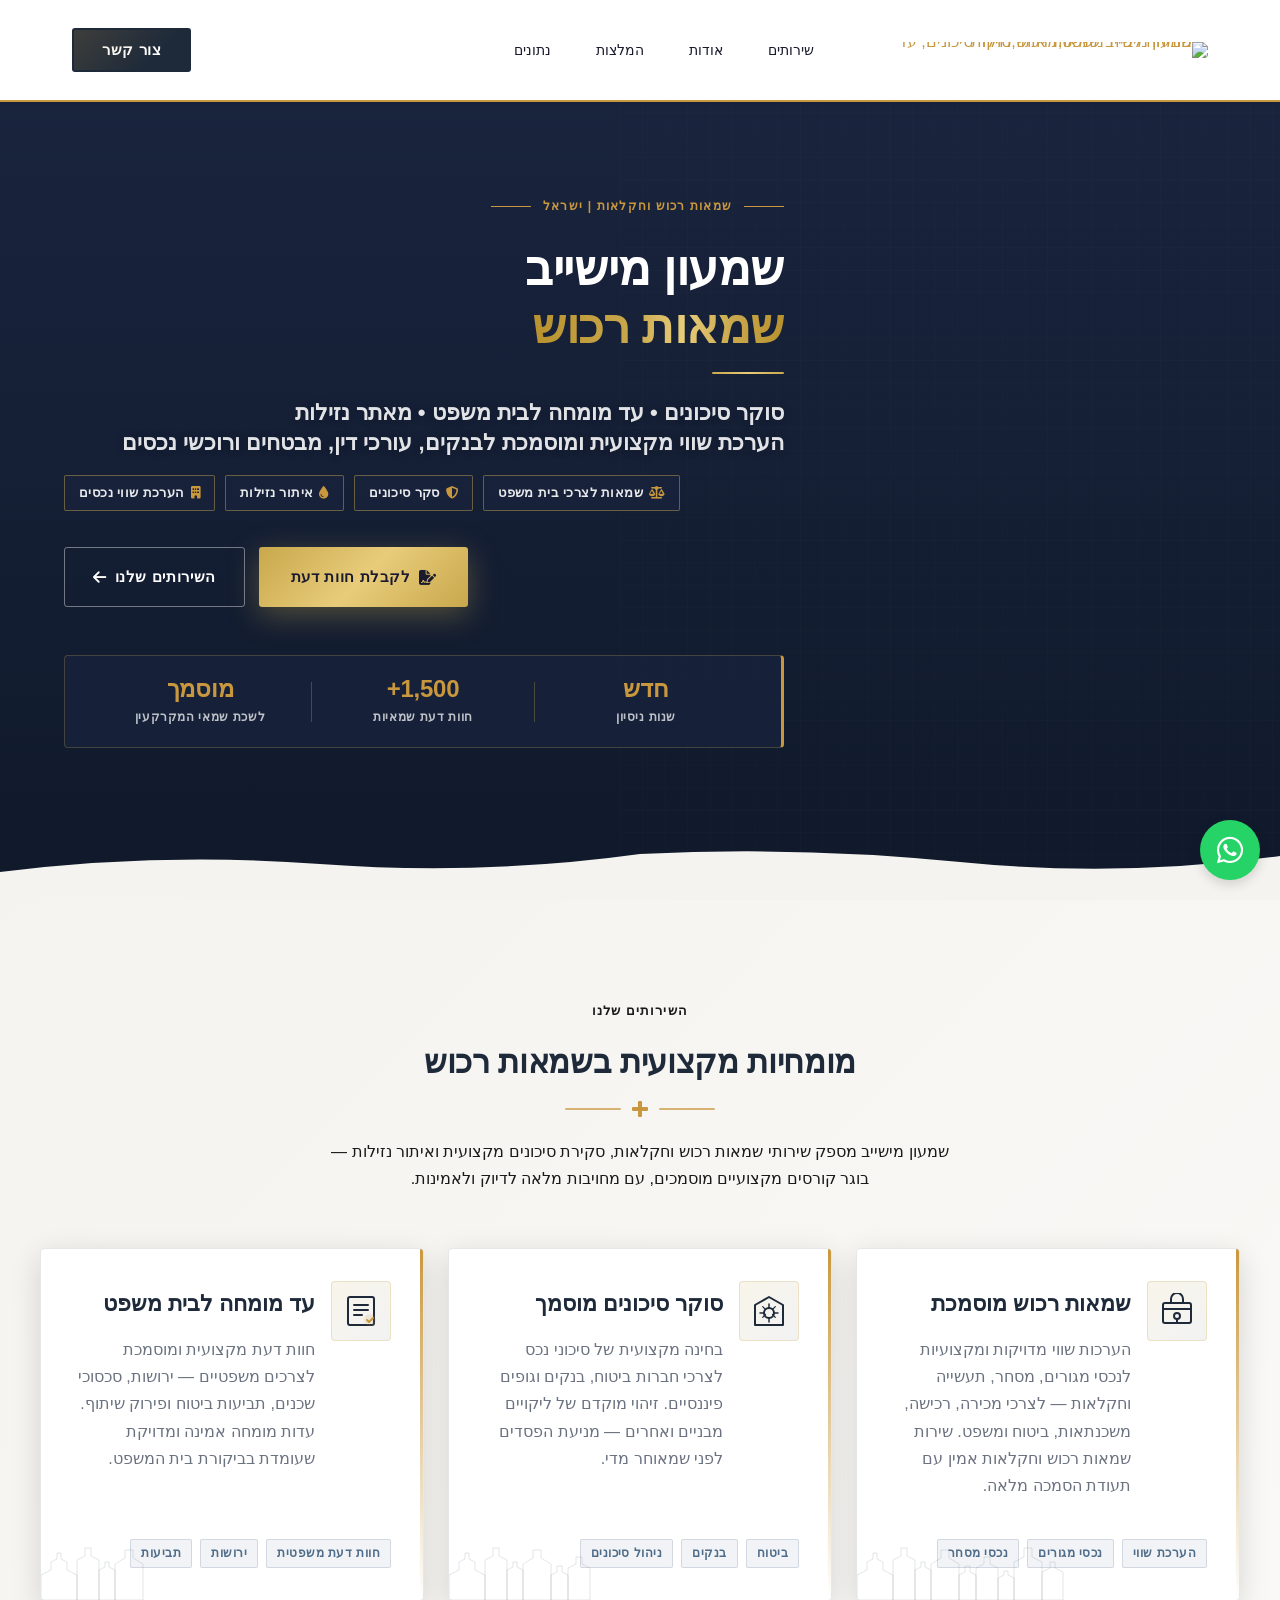
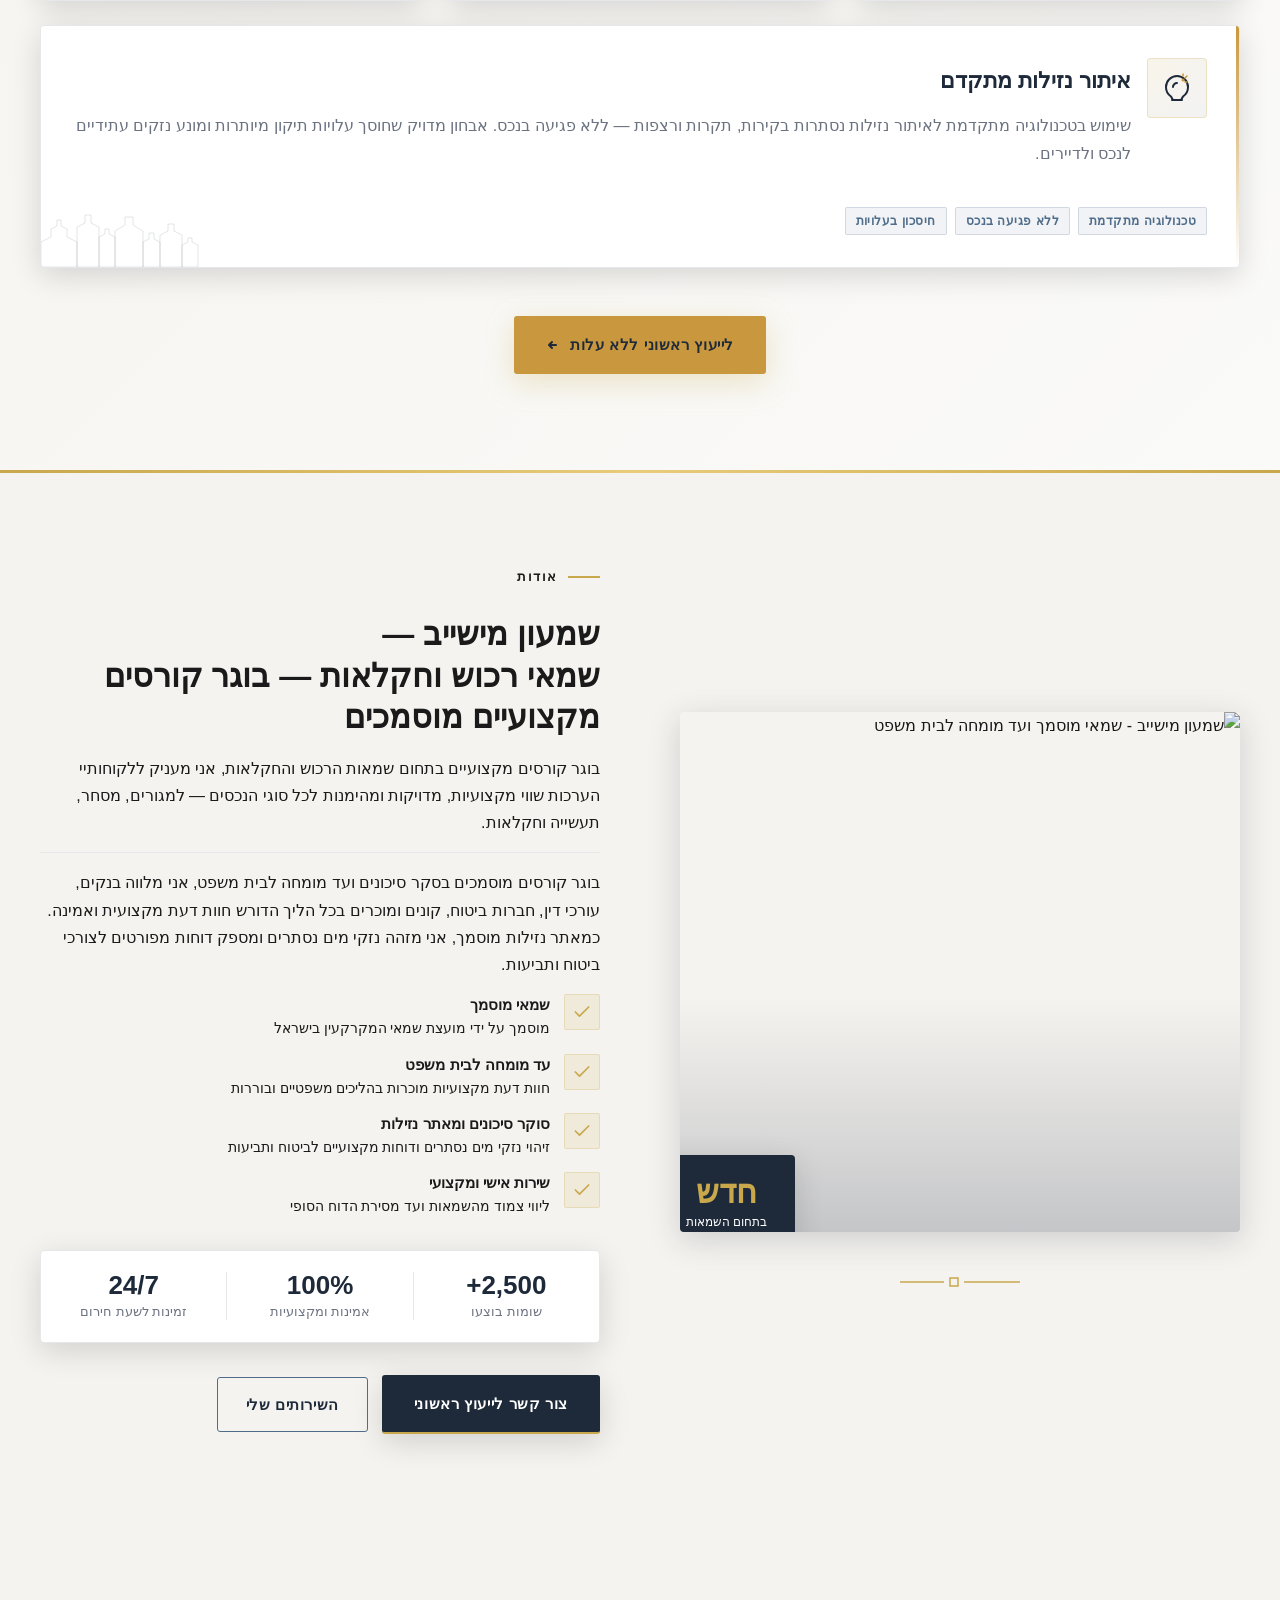
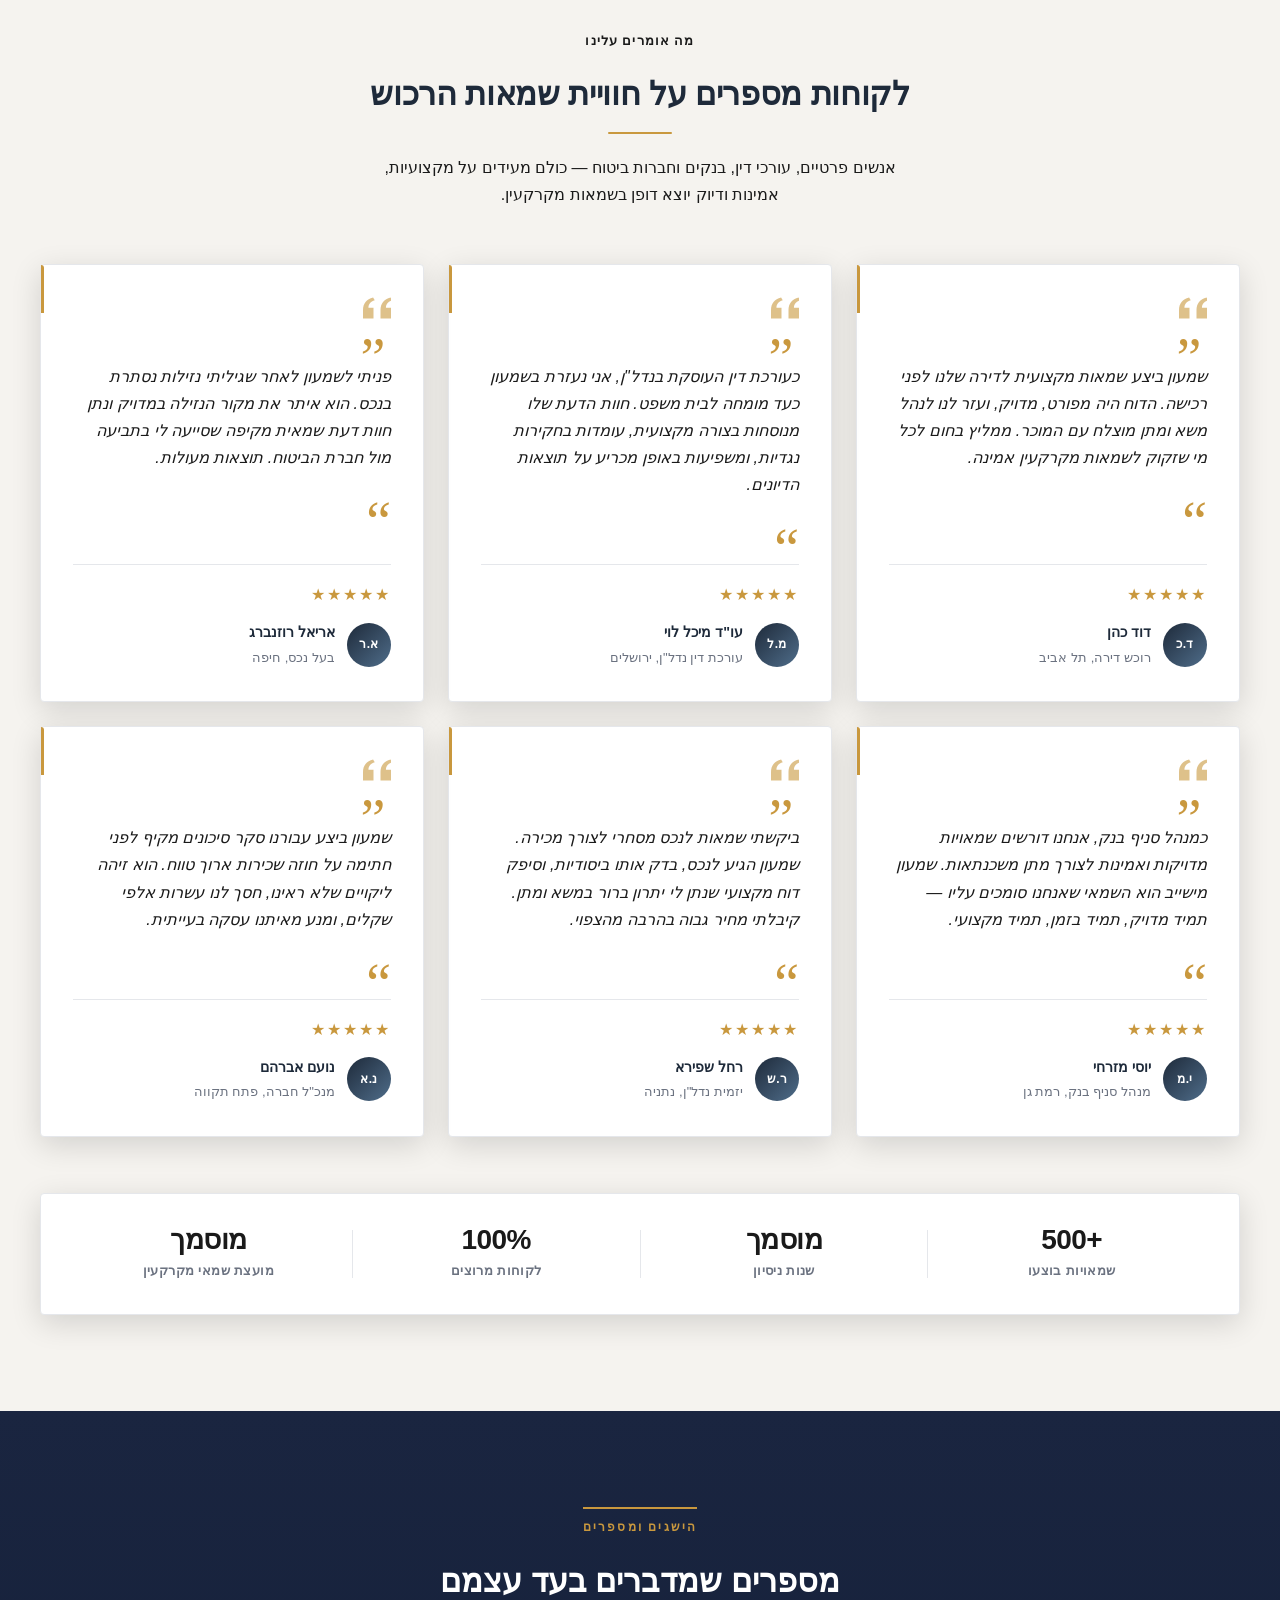
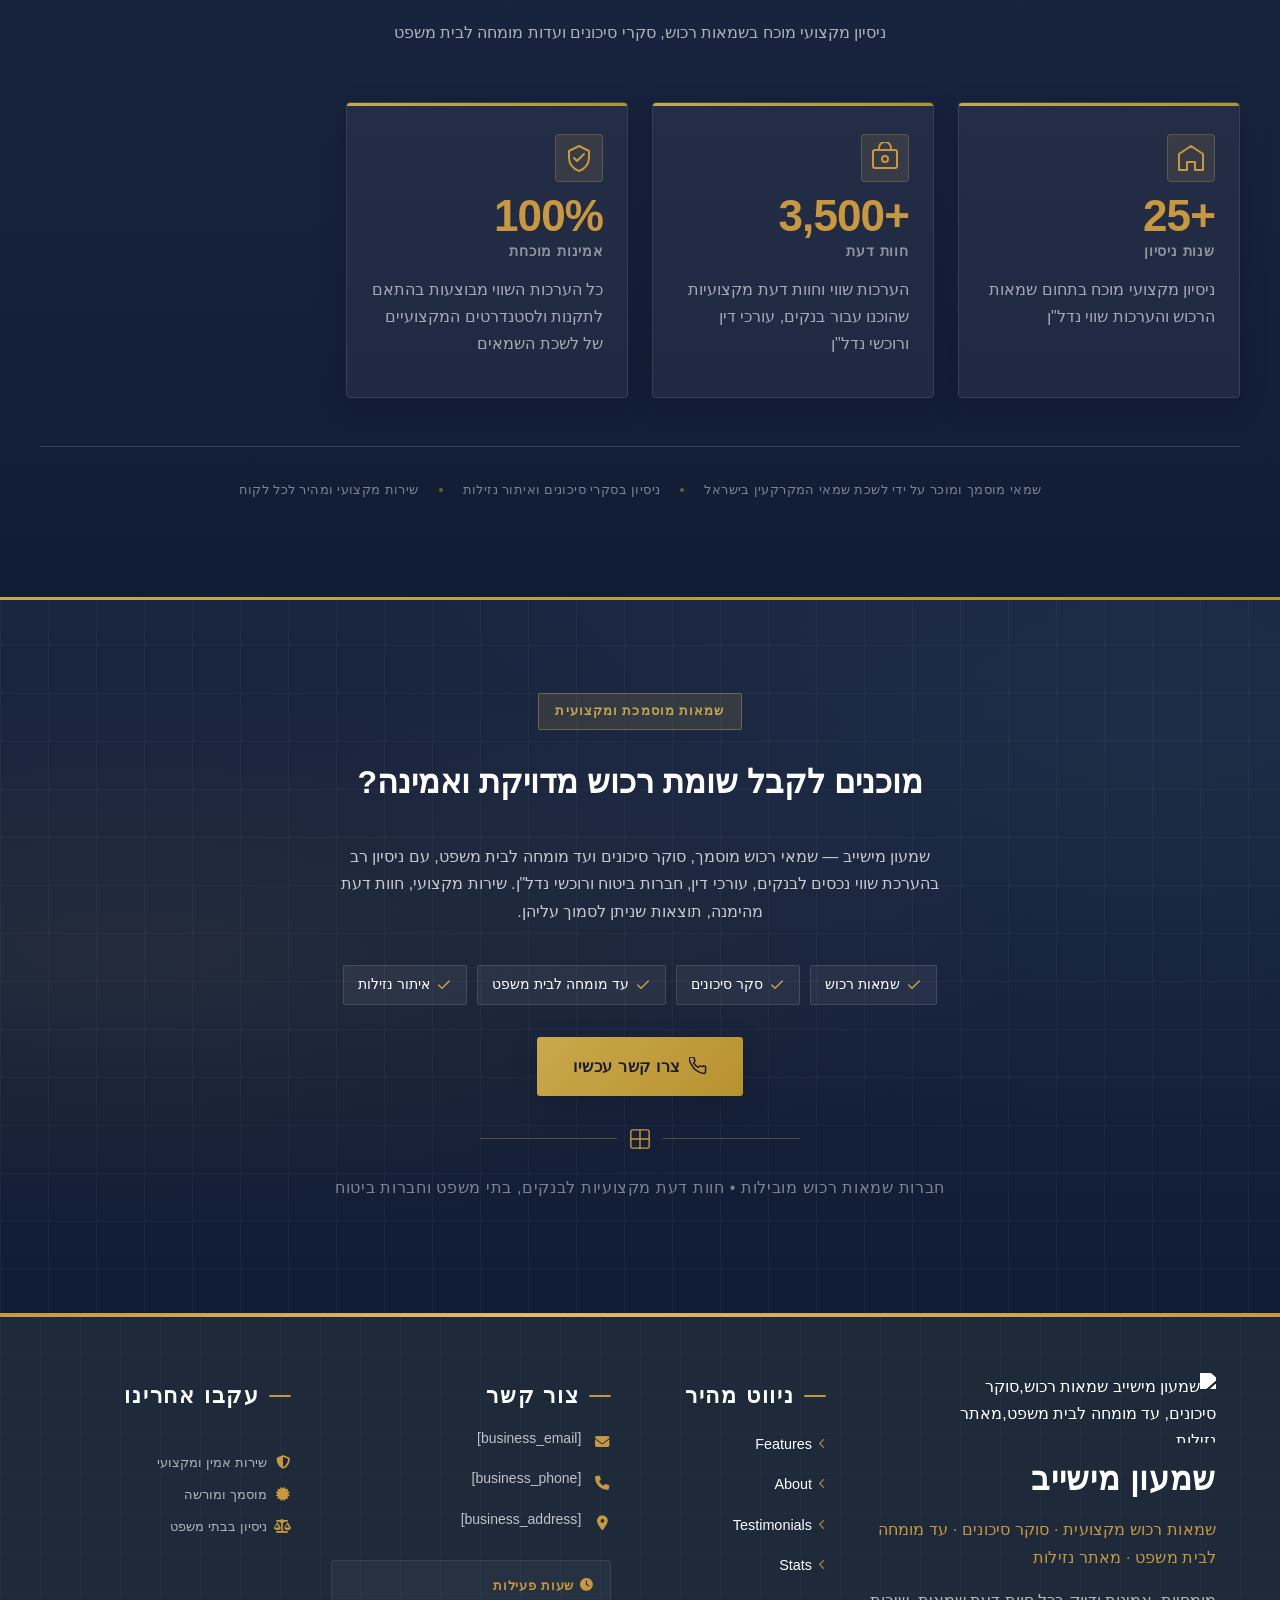
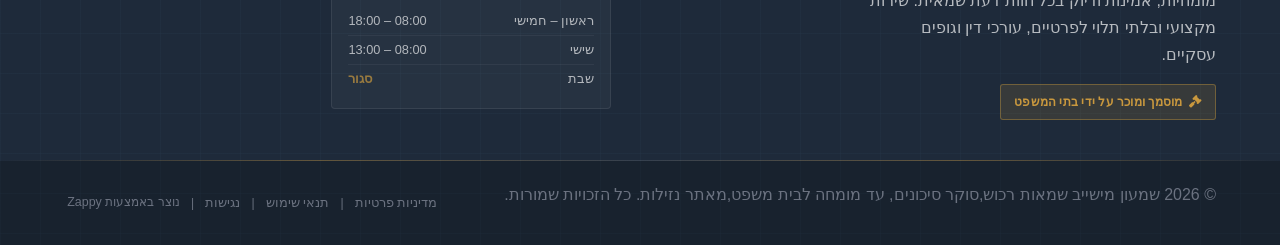
==== commit d38d9cec: "Background sync: Progressive GitHub Sync" ====
--- a/public/index.html
+++ b/public/index.html
@@ -1 +1 @@
-<!doctype html><html dir="rtl" lang="he"><head><meta charset="UTF-8"><meta content="width=device-width,initial-scale=1" name="viewport"><meta content="index, follow" name="robots"><title>real estate appraisal companies — שמעון מישייב שמאות רכוש,סו</title><meta content="A real estate property appraisal business offering professional property valuation services. The business focuses on providing accurate and reliable property as" name="description"><meta content="real estate appraisal companies, Real Estate Appraisal, real estate appraisal, real estate appraisal cost" name="keywords"><link href="/assets/favicon.ico" rel="icon" type="image/x-icon"><link href="/assets/favicon-16x16.png" rel="icon" type="image/png" sizes="16x16"><link href="/assets/favicon-32x32.png" rel="icon" type="image/png" sizes="32x32"><link href="/assets/favicon-48x48.png" rel="icon" type="image/png" sizes="48x48"><link href="/assets/favicon-192x192.png" rel="icon" type="image/png" sizes="192x192"><link href="/assets/favicon-512x512.png" rel="icon" type="image/png" sizes="512x512"><link href="/assets/apple-touch-icon.png" rel="apple-touch-icon"><script>!function(){"use strict";var t="9ea5f652-8d16-4b52-823f-4fe49ee93a2d",e="https://api.zappy5.com/api/analytics/track",a=18e5,n=2592e6,o=!0,i=!0,r=!0;var s=function(){var e="zappy_visitor_"+t,a=null;try{if(a=localStorage.getItem(e)){var o=JSON.parse(a),i=Date.now();if(i-o.created<n)return o.lastSeen=i,localStorage.setItem(e,JSON.stringify(o)),o.id}}catch(t){console.warn("Zappy Analytics: LocalStorage not available")}var r="zv_"+Date.now()+"_"+Math.random().toString(36).substr(2,9);try{localStorage.setItem(e,JSON.stringify({id:r,created:Date.now(),lastSeen:Date.now()}))}catch(t){}return r}(),c=function(){var e="zappy_session_"+t,n=null;try{if(n=sessionStorage.getItem(e)){var o=JSON.parse(n),i=Date.now();if(i-o.timestamp<a)return o.timestamp=i,sessionStorage.setItem(e,JSON.stringify(o)),o.id}}catch(t){console.warn("Zappy Analytics: SessionStorage not available")}var r="zs_"+Date.now()+"_"+Math.random().toString(36).substr(2,9);try{sessionStorage.setItem(e,JSON.stringify({id:r,timestamp:Date.now()}))}catch(t){}return r}();function l(a,n){n=n||{};var o={website_id:t,event_type:a,page_path:window.location.pathname,referrer:document.referrer||"direct",visitor_id:s,session_id:c,metadata:n};if(navigator.sendBeacon){var i=new Blob([JSON.stringify(o)],{type:"application/json"});navigator.sendBeacon(e,i)}else fetch(e,{method:"POST",headers:{"Content-Type":"application/json"},body:JSON.stringify(o),keepalive:!0}).catch(function(t){console.warn("Zappy Analytics: Failed to track event",t)})}o&&l("pageview",{title:document.title,url:window.location.href}),i&&document.addEventListener("click",function(t){var e=t.target;if("BUTTON"===e.tagName||e.closest("button")){var a="BUTTON"===e.tagName?e:e.closest("button");l("click",{element:"button",text:a.textContent.trim().substring(0,100),id:a.id||null,class:a.className||null})}else if("A"===e.tagName||e.closest("a")){var n="A"===e.tagName?e:e.closest("a");l("navigation",{element:"link",text:n.textContent.trim().substring(0,100),href:n.href,external:n.hostname!==window.location.hostname})}},!0),r&&document.addEventListener("submit",function(t){var e=t.target;l("form_submit",{form_id:e.id||null,form_name:e.name||null,form_action:e.action||null,form_method:e.method||"GET"})},!0);var d=Date.now();window.addEventListener("beforeunload",function(){l("page_unload",{time_on_page:Math.floor((Date.now()-d)/1e3),page_path:window.location.pathname})}),window.zappyAnalytics={track:l,getVisitorId:function(){return s},getSessionId:function(){return c}}}()</script><meta content="real estate appraisal companies — שמעון מישייב שמאות רכוש,סו" property="og:title"><meta content="A real estate property appraisal business offering professional property valuation services. The business focuses on providing accurate and reliable property as" property="og:description"><meta content="summary_large_image" name="twitter:card"><meta content="real estate appraisal companies — שמעון מישייב שמאות רכוש,סו" name="twitter:title"><meta content="A real estate property appraisal business offering professional property valuation services. The business focuses on providing accurate and reliable property as" name="twitter:description"><meta content="website" property="og:type"><meta content="he_IL" property="og:locale"><link href="https://cdnjs.cloudflare.com/ajax/libs/font-awesome/6.4.0/css/all.min.css" rel="stylesheet"><style>.skip-link{position:absolute;top:0;left:0;transform:translateY(-200%);padding:12px 18px;background:var(--bg-dark,#1a1a1a);color:var(--text-light,#fff);font-weight:600;border-radius:0 0 8px 0;z-index:10000}.skip-link:focus{transform:none;outline:2px solid var(--ring,#fff);outline-offset:2px}:focus-visible{outline:2px solid var(--ring,currentColor);outline-offset:3px}</style><link href="/assets/favicon.ico" rel="icon" type="image/x-icon"><link href="/assets/favicon-16x16.png" rel="icon" type="image/png" sizes="16x16"><link href="/assets/favicon-32x32.png" rel="icon" type="image/png" sizes="32x32"><link href="/assets/favicon-48x48.png" rel="icon" type="image/png" sizes="48x48"><link href="/assets/favicon-192x192.png" rel="icon" type="image/png" sizes="192x192"><link href="/assets/favicon-512x512.png" rel="icon" type="image/png" sizes="512x512"><link href="/assets/apple-touch-icon.png" rel="apple-touch-icon"><link href="https://cdn.jsdelivr.net/npm/vanilla-cookieconsent@3/dist/cookieconsent.css" rel="stylesheet"><script src="https://cdn.jsdelivr.net/npm/vanilla-cookieconsent@3/dist/cookieconsent.umd.js"></script><script src="https://cdn.jsdelivr.net/gh/mickidum/acc_toolbar/acctoolbar/acctoolbar.min.js"></script><link href="/styles.css" rel="stylesheet"><script>window.ZAPPY_WEBSITE_ID="9ea5f652-8d16-4b52-823f-4fe49ee93a2d",window.ZAPPY_API_BASE="https://api.zappy5.com"</script><style id="zappy-dropdown-submenu-styles">#navMenu li:has(.sub-menu),.nav-menu li:has(.sub-menu),.navbar li:has(.sub-menu),nav li:has(.sub-menu){position:relative}#navMenu .sub-menu,.nav-menu .sub-menu,.navbar .sub-menu,nav .sub-menu{display:block!important;position:absolute!important;top:100%;left:0;min-width:220px;background:#fff;border-radius:8px;box-shadow:0 8px 25px rgba(0,0,0,.15);padding:8px 0;opacity:0;visibility:hidden;transform:translateY(10px);transition:all .3s ease;z-index:1000;list-style:none;pointer-events:none}#navMenu li:hover>.sub-menu,.nav-menu li:hover>.sub-menu,.navbar li:hover>.sub-menu,nav li:hover>.sub-menu{opacity:1!important;visibility:visible!important;transform:translateY(0)!important;pointer-events:auto!important}.sub-menu li{list-style:none;margin:0;padding:0}.sub-menu a{display:block!important;padding:10px 16px!important;color:var(--text-dark,#333)!important;font-weight:500;text-decoration:none;white-space:nowrap;transition:background-color .2s}.sub-menu .zappy-nav-child>a{padding-left:28px!important;font-size:.9em!important;opacity:.85!important}[dir=rtl] .sub-menu .zappy-nav-child>a,html[lang=ar] .sub-menu .zappy-nav-child>a,html[lang=he] .sub-menu .zappy-nav-child>a{padding-left:10px!important;padding-right:28px!important}.sub-menu .zappy-nav-parent>a{font-weight:600!important}.sub-menu a:hover{background-color:#f5f5f5}[dir=rtl] .nav-menu .sub-menu,[dir=rtl] .navbar .sub-menu,[dir=rtl] nav .sub-menu,html[lang=ar] .nav-menu .sub-menu,html[lang=ar] .navbar .sub-menu,html[lang=ar] nav .sub-menu,html[lang=he] .nav-menu .sub-menu,html[lang=he] .navbar .sub-menu,html[lang=he] nav .sub-menu{left:auto!important;right:0!important}.sub-menu:empty,.sub-menu:not(:has(li)):not(:has(> a)),.sub-menu:not(:has(li:not(.zappy-hidden-menu-item))):not(:has(> a)){display:none!important;opacity:0!important;visibility:hidden!important;pointer-events:none!important}li:has(.menu-group-title):hover>.sub-menu{opacity:1!important;visibility:visible!important;transform:translateY(0)!important;pointer-events:auto!important}#navMenu>li>.menu-group-title,.nav-menu>li>.menu-group-title{display:inline-block;padding:.5rem 1rem;cursor:default;user-select:none}@media (max-width:768px){#navMenu .sub-menu,.nav-menu .sub-menu,.navbar .sub-menu,nav .sub-menu{position:static!important;transform:none!important;box-shadow:none!important;background:0 0!important;max-height:0;overflow:hidden;opacity:0;visibility:hidden;transition:max-height .3s ease,opacity .3s ease;padding:0!important;border-radius:0!important}#navMenu .sub-menu.mobile-expanded,.nav-menu .sub-menu.mobile-expanded,.navbar .sub-menu.mobile-expanded{max-height:none!important;overflow-y:visible!important;opacity:1!important;visibility:visible!important;padding:8px 0 8px 16px!important}[dir=rtl] .sub-menu.mobile-expanded,html[lang=he] .sub-menu.mobile-expanded{padding:8px 16px 8px 0!important}#navMenu li:hover>.sub-menu,.nav-menu li:hover>.sub-menu,.navbar li:hover>.sub-menu,nav li:hover>.sub-menu{opacity:0;visibility:hidden;pointer-events:none}#navMenu li>.sub-menu.mobile-expanded,.nav-menu li>.sub-menu.mobile-expanded,.navbar li>.sub-menu.mobile-expanded,nav li>.sub-menu.mobile-expanded{opacity:1!important;visibility:visible!important;pointer-events:auto!important}#navMenu li:has(.sub-menu),.nav-menu li:has(.sub-menu),.navbar li:has(.sub-menu),nav li:has(.sub-menu){display:flex!important;flex-wrap:wrap!important;align-items:center!important;position:relative!important;min-height:44px!important}#navMenu li:has(.sub-menu)>a,.nav-menu li:has(.sub-menu)>a,.navbar li:has(.sub-menu)>a,nav li:has(.sub-menu)>a{flex:1!important;min-width:0!important}#navMenu li:has(.sub-menu)>.menu-group-title,.nav-menu li:has(.sub-menu)>.menu-group-title,.navbar li:has(.sub-menu)>.menu-group-title,nav li:has(.sub-menu)>.menu-group-title{flex:1!important;min-width:0!important;padding:0!important;line-height:inherit!important}#navMenu li:has(.sub-menu)>.sub-menu,.nav-menu li:has(.sub-menu)>.sub-menu,.navbar li:has(.sub-menu)>.sub-menu,nav li:has(.sub-menu)>.sub-menu{flex-basis:100%!important;width:100%!important}#navMenu li:has(.sub-menu)>a [class*=arrow],#navMenu li:has(.sub-menu)>a [class*=chevron],.nav-menu li:has(.sub-menu)>a .fa-angle-down,.nav-menu li:has(.sub-menu)>a .fa-chevron-down,.nav-menu li:has(.sub-menu)>a [class*=arrow],.nav-menu li:has(.sub-menu)>a [class*=chevron],nav li:has(.sub-menu)>a [class*=arrow],nav li:has(.sub-menu)>a [class*=chevron]{display:none!important;visibility:hidden!important}.mobile-submenu-toggle{display:flex!important;align-items:center!important;justify-content:center!important;width:44px!important;height:auto!important;background:0 0!important;border:none!important;cursor:pointer!important;color:var(--text-dark)!important;position:static!important;flex-shrink:0!important;align-self:stretch!important;z-index:2!important;padding:0!important;margin:0!important}.mobile-submenu-toggle::after{content:''!important;width:0!important;height:0!important;border-left:6px solid transparent!important;border-right:6px solid transparent!important;border-top:7px solid currentColor!important;transition:transform .3s ease!important}.mobile-submenu-toggle.expanded::after{transform:rotate(180deg)!important}.sub-menu a{padding:10px 0!important;display:block!important;color:var(--text-dark)!important;white-space:normal!important}.sub-menu .zappy-nav-child>a{padding-left:28px!important;font-size:.9em!important;opacity:.85!important}[dir=rtl] .sub-menu .zappy-nav-child>a,html[lang=ar] .sub-menu .zappy-nav-child>a,html[lang=he] .sub-menu .zappy-nav-child>a{padding-left:0!important;padding-right:28px!important}.sub-menu .zappy-nav-parent>a{font-weight:600!important}#navMenu.active,.nav-menu.active{max-width:100vw!important;overflow-x:hidden!important;box-sizing:border-box!important}.navbar .sub-menu li a,.zappy-products-dropdown .sub-menu a,nav.navbar .sub-menu li a{color:var(--text-dark)!important}}@media (min-width:769px){.mobile-submenu-toggle{display:none!important}}</style><style id="zappy-widget-visibility">html[dir=rtl] .whatsapp-float{right:20px!important;left:auto!important}html:not([dir]) .whatsapp-float,html[dir=ltr] .whatsapp-float{left:20px!important;right:auto!important}html[dir=rtl] #mic-access-tool-general-button,html[dir=rtl] #mic-init-access-tool #mic-access-tool-general-button,html[dir=rtl] #mic-init-access-tool .mic-access-tool-general-button,html[dir=rtl] ._access-icon,html[dir=rtl] .mic-access-tool-general-button{left:20px!important;right:auto!important}html:not([dir]) #mic-access-tool-general-button,html:not([dir]) #mic-init-access-tool #mic-access-tool-general-button,html:not([dir]) #mic-init-access-tool .mic-access-tool-general-button,html:not([dir]) ._access-icon,html:not([dir]) .mic-access-tool-general-button,html[dir=ltr] #mic-access-tool-general-button,html[dir=ltr] #mic-init-access-tool #mic-access-tool-general-button,html[dir=ltr] #mic-init-access-tool .mic-access-tool-general-button,html[dir=ltr] ._access-icon,html[dir=ltr] .mic-access-tool-general-button{right:20px!important;left:auto!important}@media (max-width:768px){.whatsapp-float{display:flex!important}}@media (min-width:769px){.whatsapp-float{display:flex!important}}@media (max-width:768px){#mic-access-tool-general-button,#mic-init-access-tool #mic-access-tool-general-button,#mic-init-access-tool .mic-access-tool-general-button,._access-icon,.mic-access-tool-general-button{display:flex!important;visibility:visible!important;opacity:1!important;pointer-events:auto!important}#mic-access-tool-box.opened-mic-access-tool,#mic-init-access-tool #mic-access-tool-box.opened-mic-access-tool,.mic-access-tool-box.opened-mic-access-tool{visibility:visible!important;opacity:1!important;pointer-events:auto!important}}@media (min-width:769px){#mic-access-tool-general-button,#mic-init-access-tool #mic-access-tool-general-button,#mic-init-access-tool .mic-access-tool-general-button,._access-icon,.mic-access-tool-general-button{display:flex!important;visibility:visible!important;opacity:1!important;pointer-events:auto!important}#mic-access-tool-box.opened-mic-access-tool,#mic-init-access-tool #mic-access-tool-box.opened-mic-access-tool,.mic-access-tool-box.opened-mic-access-tool{visibility:visible!important;opacity:1!important;pointer-events:auto!important}}</style></head><body><a href="#main" class="skip-link">דלג לתוכן הראשי</a><nav class="navbar" dir="rtl"><button aria-label="Menu" class="mobile-toggle" id="mobileToggle"><svg viewBox="0 0 24 24" fill="none" height="24" width="24" class="hamburger-icon"><path d="M3 12h18M3 6h18M3 18h18" stroke="currentColor" stroke-width="2" stroke-linecap="round"></path></svg> <svg viewBox="0 0 24 24" fill="none" height="24" width="24" class="close-icon" style="display:none"><path d="M18 6L6 18M6 6l12 12" stroke="currentColor" stroke-width="2" stroke-linecap="round"></path></svg></button> <button aria-label="Call" class="phone-header-btn" data-phone="[business_phone]"><svg viewBox="0 0 24 24" fill="currentColor" height="20" width="20"><path d="M22 16.92v3a2 2 0 0 1-2.18 2 19.79 19.79 0 0 1-8.63-3.07 19.5 19.5 0 0 1-6-6 19.79 19.79 0 0 1-3.07-8.67A2 2 0 0 1 4.11 2h3a2 2 0 0 1 2 1.72 12.84 12.84 0 0 0 .7 2.81 2 2 0 0 1-.45 2.11L8.09 9.91a16 16 0 0 0 6 6l1.27-1.27a2 2 0 0 1 2.11-.45 12.84 12.84 0 0 0 2.81.7A2 2 0 0 1 22 16.92z"></path></svg></button><div class="nav-container"><div class="nav-right-group"><div class="nav-brand"><a href="/" class="logo-link"><img alt="שמעון מישייב שמאות רכוש,סוקר סיכונים, עד מומחה לבית משפט,מאתר נזילות" src="/assets/site-----image-1.webp" class="logo"></a></div><ul class="nav-menu" id="navMenu"><li><a href="#features">שירותים</a></li><li><a href="#about">אודות</a></li><li><a href="#testimonials">המלצות</a></li><li><a href="#stats">נתונים</a></li></ul></div><div class="nav-cta-container"><a href="#cta" class="nav-cta-btn">צור קשר</a></div></div></nav><script>window.addEventListener("load",function(){const e=document.querySelector(".navbar, nav, header");if(!e)return void console.log("[Navbar] Navbar element not found");let t=document.getElementById("mobileToggle")||document.querySelector(".mobile-toggle")||document.querySelector(".hamburger")||document.querySelector(".hamburger-menu")||document.querySelector(".menu-toggle")||document.querySelector(".burger-menu")||document.querySelector('[aria-label="Menu"]')||document.querySelector('[aria-label="תפריט"]');const n=document.querySelector(".phone-header-btn"),o=window.getComputedStyle(e);let r=o.backgroundColor;if(console.log("[Navbar] Initial navbar background:",r),"transparent"===r||"rgba(0, 0, 0, 0)"===r||r.startsWith("rgba")&&r.includes(", 0)")){const e=o.backgroundImage;if(e&&"none"!==e)console.log("[Navbar] Navbar has background image/gradient, using dark text"),r="rgb(240, 240, 240)";else{const e=window.getComputedStyle(document.body).backgroundColor;console.log("[Navbar] Navbar transparent, using body background:",e),r=e}}const a=r.match(/\d+/g);if(a&&a.length>=3){const e=(.299*parseInt(a[0])+.587*parseInt(a[1])+.114*parseInt(a[2]))/255;console.log("[Navbar] Mobile button colors preserved from Claude CSS (luminance:",e.toFixed(2)+")");const o=document.createElement("style");o.id="zappy-mobile-nav-fix";document.documentElement.lang;document.documentElement.dir,o.textContent='\n        /* Hide mobile buttons on desktop, show only on mobile */\n        @media (min-width: 769px) {\n          .mobile-toggle,\n          .phone-header-btn {\n            display: none !important;\n          }\n        }\n        \n        /* Show and position mobile buttons correctly on mobile */\n        @media (max-width: 768px) {\n          .navbar,\n          nav.navbar {\n            min-height: 70px !important;\n          }\n\n          .mobile-toggle,\n          .phone-header-btn {\n            position: absolute !important;\n            top: 0 !important;\n            bottom: 0 !important;\n            margin-top: auto !important;\n            margin-bottom: auto !important;\n            transform: none !important;\n            z-index: 1001 !important;\n            display: flex !important;\n            align-items: center !important;\n            justify-content: center !important;\n            width: 36px !important;\n            height: 36px !important;\n            border-radius: 50% !important;\n            border: none !important;\n            cursor: pointer !important;\n            padding: 6px !important;\n            background: none !important;\n            color: var(--nav-text, var(--text-dark)) !important;\n            touch-action: manipulation !important;\n            -webkit-tap-highlight-color: transparent !important;\n          }\n\n          html[data-zappy-site-type="ecommerce"] .phone-header-btn,\n          body[data-zappy-site-type="ecommerce"] .phone-header-btn,\n          html[data-zappy-site-type="ecommerce"] header .phone-header-btn,\n          html[data-zappy-site-type="ecommerce"] nav .phone-header-btn {\n            display: none !important;\n            visibility: hidden !important;\n            width: 0 !important;\n            height: 0 !important;\n            min-width: 0 !important;\n            overflow: hidden !important;\n          }\n          \n          /* LTR positioning (default): hamburger LEFT, phone RIGHT */\n          html:not([dir="rtl"]):not([lang="he"]):not([lang="ar"]) .mobile-toggle,\n          html[dir="ltr"] .mobile-toggle {\n            left: 12px !important;\n            right: auto !important;\n          }\n          html:not([dir="rtl"]):not([lang="he"]):not([lang="ar"]) .phone-header-btn,\n          html[dir="ltr"] .phone-header-btn {\n            right: 12px !important;\n            left: auto !important;\n          }\n          \n          /* RTL positioning: hamburger RIGHT, phone LEFT */\n          html[dir="rtl"] .mobile-toggle,\n          html[lang="he"] .mobile-toggle,\n          html[lang="ar"] .mobile-toggle {\n            right: 12px !important;\n            left: auto !important;\n          }\n          html[dir="rtl"] .phone-header-btn,\n          html[lang="he"] .phone-header-btn,\n          html[lang="ar"] .phone-header-btn {\n            left: 12px !important;\n            right: auto !important;\n          }\n          \n          /* CRITICAL: Ensure nav-container has min-height on mobile */\n          /* All children are positioned absolutely/fixed on mobile, so height:auto collapses to 0 */\n          .nav-container {\n            min-height: 70px !important;\n            position: relative !important;\n          }\n          \n          /* Ensure SVG icons are properly sized and inherit color */\n          .mobile-toggle svg,\n          .phone-header-btn svg {\n            width: 24px !important;\n            height: 24px !important;\n            /* Don\'t force display - let JavaScript control hamburger/close toggle */\n          }\n          \n          /* Reset nav-cta-container on mobile - remove desktop box-shadow/padding */\n          /* that creates a visible ghost box when CTA button is hidden */\n          .nav-cta-container {\n            box-shadow: none !important;\n            padding: 0 !important;\n          }\n          \n          /* Hide nav-cta-container entirely on mobile when there\'s no lang-switcher */\n          /* (only the CTA button is inside, and it\'s hidden on mobile) */\n          .nav-cta-container:not(:has(.lang-switcher)) {\n            display: none !important;\n          }\n          \n          /* CRITICAL: Prevent hero image fade gradient from bleeding over headline text */\n          /* The .image-fade-gradient has bottom: -30px (extends below parent) */\n          /* On mobile stacked layout, this overlaps the h1 text below the image */\n          .hero-image-column {\n            overflow: hidden !important;\n          }\n          .image-fade-gradient {\n            bottom: 0 !important;\n          }\n          \n          /* Hide desktop language switcher on mobile - hamburger menu handles it */\n          /* High specificity to override stored CSS */\n          .lang-switcher,\n          .nav-cta-container .lang-switcher,\n          .nav-container .lang-switcher,\n          .navbar .lang-switcher,\n          .navbar .nav-cta-container .lang-switcher {\n            display: none !important;\n          }\n        }\n      ';const r=document.getElementById("zappy-mobile-nav-fix");r&&r.remove(),document.head.appendChild(o),console.log("[Navbar] Critical CSS injected for mobile nav positioning");const i=window.innerWidth<=768;if(t){const e=t.querySelector(".hamburger-icon"),n=t.querySelector(".close-icon");e&&(e.style.setProperty("width","24px","important"),e.style.setProperty("height","24px","important"),e.style.setProperty("display","block","important")),n&&(n.style.setProperty("width","24px","important"),n.style.setProperty("height","24px","important"),n.style.setProperty("display","none","important")),i?(t.style.setProperty("position","absolute","important"),t.style.setProperty("top","0","important"),t.style.setProperty("bottom","0","important"),t.style.setProperty("margin-top","auto","important"),t.style.setProperty("margin-bottom","auto","important"),t.style.setProperty("transform","none","important"),t.style.setProperty("z-index","1001","important"),t.style.removeProperty("left"),t.style.removeProperty("right"),console.log("[Navbar] Mobile toggle positioning applied (mobile viewport)")):(t.style.removeProperty("position"),t.style.removeProperty("top"),t.style.removeProperty("transform"),t.style.removeProperty("z-index"),t.style.removeProperty("left"),t.style.removeProperty("right"),console.log("[Navbar] Desktop viewport - cleared mobile toggle inline positioning"))}if(n){const e=n.querySelector("svg");e&&(e.style.width="24px",e.style.height="24px",e.setAttribute("width","24"),e.setAttribute("height","24")),i?(n.style.setProperty("position","absolute","important"),n.style.setProperty("top","0","important"),n.style.setProperty("bottom","0","important"),n.style.setProperty("margin-top","auto","important"),n.style.setProperty("margin-bottom","auto","important"),n.style.setProperty("transform","none","important"),n.style.setProperty("z-index","1001","important"),n.style.removeProperty("left"),n.style.removeProperty("right"),console.log("[Navbar] Phone button positioning applied (mobile viewport)")):(n.style.removeProperty("position"),n.style.removeProperty("top"),n.style.removeProperty("transform"),n.style.removeProperty("z-index"),n.style.removeProperty("left"),n.style.removeProperty("right"),console.log("[Navbar] Desktop viewport - cleared phone button inline positioning"))}}else console.log("[Navbar] Could not parse background color:",r);t=document.getElementById("mobileToggle")||document.querySelector(".mobile-toggle")||document.querySelector(".hamburger")||document.querySelector(".hamburger-menu")||document.querySelector(".menu-toggle")||document.querySelector(".burger-menu")||document.querySelector('[aria-label="Menu"]')||document.querySelector('[aria-label="תפריט"]');const i=document.getElementById("navMenu")||document.querySelector(".nav-menu")||document.querySelector(".nav-links")||document.querySelector("nav ul:not(.submenu)");if(!t||!i)return void console.log("[Navbar] Mobile toggle or menu not found:",{toggle:!!t,menu:!!i});i.id||(i.id="navMenu"),console.log("[Navbar] Initializing mobile menu...");const l=t.cloneNode(!0);t.parentNode.replaceChild(l,t);var s=0;function p(e){var t=Date.now();t-s<300||(s=t,function(e){e.preventDefault(),e.stopPropagation();const t=l.querySelector(".hamburger-icon"),n=l.querySelector(".close-icon");i.classList.contains("active")?(i.classList.remove("active"),t&&t.style.setProperty("display","block","important"),n&&n.style.setProperty("display","none","important"),document.body.style.overflow="",console.log("[Navbar] Menu closed")):(i.classList.add("active"),t&&t.style.setProperty("display","none","important"),n&&n.style.setProperty("display","block","important"),document.body.style.overflow="hidden",console.log("[Navbar] Menu opened"))}(e))}l.addEventListener("click",p),l.addEventListener("touchend",p),i.querySelectorAll("a").forEach(function(e){e.addEventListener("click",function(){if("#"===this.getAttribute("href"))return;const e=l.querySelector(".hamburger-icon"),t=l.querySelector(".close-icon");i.classList.remove("active"),e&&e.style.setProperty("display","block","important"),t&&t.style.setProperty("display","none","important"),document.body.style.overflow="",console.log("[Navbar] Menu closed (link clicked)")})});var m=i.querySelectorAll(".dropdown-toggle");m.forEach(function(e){e.addEventListener("click",function(e){e.preventDefault(),e.stopPropagation();var t=this.closest(".nav-dropdown");t&&(t.parentNode.querySelectorAll(".nav-dropdown.open").forEach(function(e){e!==t&&e.classList.remove("open")}),t.classList.toggle("open"),console.log("[Navbar] Dropdown toggled:",t.classList.contains("open")?"open":"closed"))})}),document.addEventListener("click",function(e){e.target.closest(".nav-dropdown")||document.querySelectorAll(".nav-dropdown.open").forEach(function(e){e.classList.remove("open")})}),console.log("[Navbar] Dropdown handlers initialized for "+m.length+" dropdowns"),n&&n.addEventListener("click",function(){const e=document.querySelectorAll('a[href^="tel:"]'),t=e.length>0?e[0].getAttribute("href").replace("tel:",""):"[business_phone]";window.location.href="tel:"+t,console.log("[Navbar] Phone button clicked")}),console.log("[Navbar] Mobile menu initialized successfully")})</script><main id="main"><section class="index-hero-section" data-band-index="0" data-layout-spec="בית-hero" dir="rtl" id="hero" data-hero-type="fullscreen-scrim"><div class="index-hero-bg"><img alt="שמאות רכוש מקצועית - נוף עירוני ישראלי עם תכניות אדריכליות" src="/assets/site-index-hero-image-1.webp" data-context="Dramatic aerial view of Israeli urban real estate and residential buildings at golden hour, with a foreground of architectural blueprint technical drawings and a measuring ruler, conveying professional property appraisal, legal documentation, and certified valuation expertise. Deep navy and warm gold tones, authoritative judicial aesthetic." data-placeholder="index-hero-image-1" height="700" loading="eager" width="1200" data-hero-bg="true" fetchpriority="high"></div><div class="index-hero-scrim" aria-hidden="true"></div><div class="index-hero-blueprint-grid" aria-hidden="true"><svg viewBox="0 0 800 600" aria-hidden="true" xmlns="http://www.w3.org/2000/svg" height="100%" width="55%" data-no-icon-edit="true" preserveAspectRatio="xMidYMid slice"><defs><pattern height="60" id="blueprintGrid" patternUnits="userSpaceOnUse" width="60" x="0" y="0"><path d="M 60 0 L 0 0 0 60" stroke="#C9A84C" stroke-width="0.5" fill="none"></path><path d="M 15 0 L 15 60 M 30 0 L 30 60 M 45 0 L 45 60 M 0 15 L 60 15 M 0 30 L 60 30 M 0 45 L 60 45" stroke="#C9A84C" stroke-width="0.2" fill="none"></path></pattern></defs><rect height="600" width="800" fill="url(#blueprintGrid)"></rect></svg></div><div class="index-hero-container"><div class="index-hero-content"><div class="index-hero-label" aria-label="תחום מומחיות"><span class="index-hero-label-line" aria-hidden="true"></span> <span class="index-hero-label-text">שמאות רכוש מוסמכת | ישראל</span> <span class="index-hero-label-line" aria-hidden="true"></span></div><h1 class="index-hero-h1">שמעון מישייב<br><span class="index-hero-h1-accent">שמאות רכוש</span></h1><div class="index-hero-gold-rule" aria-hidden="true"></div><h3 class="index-hero-h3">סוקר סיכונים • עד מומחה לבית משפט • מאתר נזילות<br>הערכת שווי מקצועית ומוסמכת לבנקים, עורכי דין, מבטחים ורוכשי נכסים</h3><ul class="index-hero-chips" aria-label="תחומי שירות"><li class="index-hero-chip"><i class="fa-solid fa-scale-balanced" aria-hidden="true"></i> שמאות לצרכי בית משפט</li><li class="index-hero-chip"><i class="fa-solid fa-shield-halved" aria-hidden="true"></i> סקר סיכונים</li><li class="index-hero-chip"><i class="fa-solid fa-droplet" aria-hidden="true"></i> איתור נזילות</li><li class="index-hero-chip"><i class="fa-solid fa-building" aria-hidden="true"></i> הערכת שווי נכסים</li></ul><div class="index-hero-cta-group"><a href="#contact" class="index-hero-btn-primary"><i class="fa-solid fa-file-signature" aria-hidden="true"></i> לקבלת חוות דעת </a><a href="#services" class="index-hero-btn-ghost">השירותים שלנו <i class="fa-solid fa-arrow-left" aria-hidden="true"></i></a></div><div class="index-hero-trust"><div class="index-hero-trust-item"><span class="index-hero-trust-num">20+</span> <span class="index-hero-trust-desc">שנות ניסיון</span></div><div class="index-hero-trust-sep" aria-hidden="true"></div><div class="index-hero-trust-item"><span class="index-hero-trust-num">1,500+</span> <span class="index-hero-trust-desc">חוות דעת שמאיות</span></div><div class="index-hero-trust-sep" aria-hidden="true"></div><div class="index-hero-trust-item"><span class="index-hero-trust-num">מוסמך</span> <span class="index-hero-trust-desc">לשכת שמאי המקרקעין</span></div></div></div></div><div class="index-hero-divider-wrapper"><svg viewBox="0 0 1200 56" aria-hidden="true" xmlns="http://www.w3.org/2000/svg" data-no-icon-edit="true" preserveAspectRatio="none"><path d="M0,56 L0,28 Q150,8 300,20 T600,10 Q750,2 900,18 T1200,12 L1200,56 Z" fill="#F5F3EF"></path></svg></div></section><section class="index-features-section" data-band-index="1" data-layout-spec="בית-features" dir="rtl" id="features"><div class="index-features-container"><div class="index-features-header"><span class="index-features-label">השירותים שלנו</span><h2 class="index-features-title">מומחיות מקצועית בשמאות רכוש</h2><div class="index-features-rule"><span class="index-features-rule-line"></span> <svg viewBox="0 0 18 18" aria-hidden="true" fill="none" height="18" width="18" xmlns="http://www.w3.org/2000/svg" data-no-icon-edit="true" class="index-features-rule-icon"><rect height="4" width="16" x="1" y="7" rx="1" fill="var(--accent)"></rect><rect height="16" width="4" x="7" y="1" rx="1" fill="var(--accent)"></rect></svg> <span class="index-features-rule-line"></span></div><p class="index-features-subtitle">שמעון מישייב מספק שירותי שמאות רכוש מוסמכים, סקירת סיכונים מקצועית ואיתור נזילות — עם ניסיון רב-שנים ומחויבות לדיוק ולאמינות.</p></div><div class="index-features-grid"><article class="index-feature-card"><div class="index-feature-card-top"><div class="index-feature-icon-wrap"><svg viewBox="0 0 36 36" aria-hidden="true" fill="none" height="36" width="36" xmlns="http://www.w3.org/2000/svg" data-element-type="icon" data-icon-type="svg"><rect height="20" width="28" x="4" y="10" rx="2" fill="none" stroke="currentColor" stroke-width="2"></rect><path d="M4 16h28" stroke="currentColor" stroke-width="2"></path><path d="M12 10V6a6 6 0 0 1 12 0v4" stroke="currentColor" stroke-width="2" stroke-linecap="round"></path><circle cx="18" cy="23" r="3" fill="none" stroke="currentColor" stroke-width="2"></circle><path d="M18 26v3" stroke="currentColor" stroke-width="2" stroke-linecap="round"></path></svg></div><div class="index-feature-card-content"><h3 class="index-feature-card-title">שמאות רכוש מוסמכת</h3><p class="index-feature-card-desc">הערכות שווי מדויקות ומקצועיות לנכסי מגורים, מסחר ותעשייה — לצרכי מכירה, רכישה, משכנתאות, ביטוח ומשפט. שירות שמאות רכוש אמין עם תעודת הסמכה מלאה.</p></div></div><div class="index-feature-card-footer"><span class="index-feature-tag">הערכת שווי</span> <span class="index-feature-tag">נכסי מגורים</span> <span class="index-feature-tag">נכסי מסחר</span></div><div class="index-feature-city-motif" aria-hidden="true"><svg viewBox="0 0 220 80" aria-hidden="true" fill="none" xmlns="http://www.w3.org/2000/svg" data-no-icon-edit="true" preserveAspectRatio="xMidYMax meet"><path d="M0 80V55l10-5v-8l6-3v-6h4v6l6 3v8l10 5V80H0z" stroke="var(--primary)" stroke-width="1" fill="none" opacity="0.12"></path><path d="M36 80V40l8-4V28h6v8l8 4V80H36z" stroke="var(--primary)" stroke-width="1" fill="none" opacity="0.12"></path><path d="M58 80V50l6-3v-5h4v5l6 3V80H58z" stroke="var(--primary)" stroke-width="1" fill="none" opacity="0.12"></path><path d="M74 80V44l10-6V30h8v8l10 6V80H74z" stroke="var(--primary)" stroke-width="1" fill="none" opacity="0.12"></path><path d="M102 80V55l6-3v-6h5v6l6 3V80H102z" stroke="var(--primary)" stroke-width="1" fill="none" opacity="0.12"></path><path d="M119 80V48l8-4v-7h6v7l8 4V80H119z" stroke="var(--primary)" stroke-width="1" fill="none" opacity="0.12"></path><path d="M141 80V58l6-3v-4h4v4l6 3V80H141z" stroke="var(--primary)" stroke-width="1" fill="none" opacity="0.12"></path><path d="M157 80V42l10-5V28h8v9l10 5V80H157z" stroke="var(--primary)" stroke-width="1" fill="none" opacity="0.12"></path><path d="M185 80V52l8-4v-6h5v6l8 4V80H185z" stroke="var(--primary)" stroke-width="1" fill="none" opacity="0.12"></path></svg></div></article><article class="index-feature-card"><div class="index-feature-card-top"><div class="index-feature-icon-wrap"><svg viewBox="0 0 36 36" aria-hidden="true" fill="none" height="36" width="36" xmlns="http://www.w3.org/2000/svg" data-element-type="icon" data-icon-type="svg"><path d="M18 4L4 12v20h28V12L18 4z" stroke="currentColor" stroke-width="2" fill="none" stroke-linejoin="round"></path><circle cx="18" cy="20" r="5" fill="none" stroke="currentColor" stroke-width="2"></circle><path d="M18 15v-4M18 29v-4M13 20H9M27 20h-4" stroke="currentColor" stroke-width="1.5" stroke-linecap="round"></path><path d="M14.5 16.5l-2.8-2.8M24.3 24.3l-2.8-2.8M21.5 16.5l2.8-2.8M11.7 24.3l2.8-2.8" stroke="currentColor" stroke-width="1.2" stroke-linecap="round"></path></svg></div><div class="index-feature-card-content"><h3 class="index-feature-card-title">סוקר סיכונים מוסמך</h3><p class="index-feature-card-desc">בחינה מקצועית של סיכוני נכס לצרכי חברות ביטוח, בנקים וגופים פיננסיים. זיהוי מוקדם של ליקויים מבניים ואחרים — מניעת הפסדים לפני שמאוחר מדי.</p></div></div><div class="index-feature-card-footer"><span class="index-feature-tag">ביטוח</span> <span class="index-feature-tag">בנקים</span> <span class="index-feature-tag">ניהול סיכונים</span></div><div class="index-feature-city-motif" aria-hidden="true"><svg viewBox="0 0 220 80" aria-hidden="true" fill="none" xmlns="http://www.w3.org/2000/svg" data-no-icon-edit="true" preserveAspectRatio="xMidYMax meet"><path d="M0 80V55l10-5v-8l6-3v-6h4v6l6 3v8l10 5V80H0z" stroke="var(--primary)" stroke-width="1" fill="none" opacity="0.12"></path><path d="M36 80V40l8-4V28h6v8l8 4V80H36z" stroke="var(--primary)" stroke-width="1" fill="none" opacity="0.12"></path><path d="M58 80V50l6-3v-5h4v5l6 3V80H58z" stroke="var(--primary)" stroke-width="1" fill="none" opacity="0.12"></path><path d="M74 80V44l10-6V30h8v8l10 6V80H74z" stroke="var(--primary)" stroke-width="1" fill="none" opacity="0.12"></path><path d="M102 80V55l6-3v-6h5v6l6 3V80H102z" stroke="var(--primary)" stroke-width="1" fill="none" opacity="0.12"></path><path d="M119 80V48l8-4v-7h6v7l8 4V80H119z" stroke="var(--primary)" stroke-width="1" fill="none" opacity="0.12"></path></svg></div></article><article class="index-feature-card"><div class="index-feature-card-top"><div class="index-feature-icon-wrap"><svg viewBox="0 0 36 36" aria-hidden="true" fill="none" height="36" width="36" xmlns="http://www.w3.org/2000/svg" data-element-type="icon" data-icon-type="svg"><rect height="28" width="26" x="5" y="4" rx="2" fill="none" stroke="currentColor" stroke-width="2"></rect><path d="M11 12h14M11 17h14M11 22h8" stroke="currentColor" stroke-width="2" stroke-linecap="round"></path><circle cx="27" cy="27" r="6" fill="var(--accent)" opacity="0.15"></circle><path d="M24 27l2 2 4-4" stroke="var(--accent)" stroke-width="2" stroke-linecap="round" stroke-linejoin="round"></path></svg></div><div class="index-feature-card-content"><h3 class="index-feature-card-title">עד מומחה לבית משפט</h3><p class="index-feature-card-desc">חוות דעת מקצועית ומוסמכת לצרכים משפטיים — ירושות, סכסוכי שכנים, תביעות ביטוח ופירוק שיתוף. עדות מומחה אמינה ומדויקת שעומדת בביקורת בית המשפט.</p></div></div><div class="index-feature-card-footer"><span class="index-feature-tag">חוות דעת משפטית</span> <span class="index-feature-tag">ירושות</span> <span class="index-feature-tag">תביעות</span></div><div class="index-feature-city-motif" aria-hidden="true"><svg viewBox="0 0 220 80" aria-hidden="true" fill="none" xmlns="http://www.w3.org/2000/svg" data-no-icon-edit="true" preserveAspectRatio="xMidYMax meet"><path d="M0 80V55l10-5v-8l6-3v-6h4v6l6 3v8l10 5V80H0z" stroke="var(--primary)" stroke-width="1" fill="none" opacity="0.12"></path><path d="M36 80V40l8-4V28h6v8l8 4V80H36z" stroke="var(--primary)" stroke-width="1" fill="none" opacity="0.12"></path><path d="M58 80V50l6-3v-5h4v5l6 3V80H58z" stroke="var(--primary)" stroke-width="1" fill="none" opacity="0.12"></path><path d="M74 80V44l10-6V30h8v8l10 6V80H74z" stroke="var(--primary)" stroke-width="1" fill="none" opacity="0.12"></path></svg></div></article><article class="index-feature-card index-feature-card--wide"><div class="index-feature-card-top"><div class="index-feature-icon-wrap"><svg viewBox="0 0 36 36" aria-hidden="true" fill="none" height="36" width="36" xmlns="http://www.w3.org/2000/svg" data-element-type="icon" data-icon-type="svg"><path d="M18 6C12 6 7 11 7 17c0 4 2 7.5 5 9.5l2 3.5h8l2-3.5c3-2 5-5.5 5-9.5 0-6-5-11-11-11z" stroke="currentColor" stroke-width="2" fill="none"></path><path d="M13 30h10" stroke="currentColor" stroke-width="2" stroke-linecap="round"></path><path d="M14 17c0-2.2 1.8-4 4-4" stroke="currentColor" stroke-width="2" stroke-linecap="round"></path><circle cx="24" cy="10" r="1.5" fill="var(--accent)"></circle><path d="M26 8l2-2M26 12h2M24 6V4" stroke="var(--accent)" stroke-width="1.5" stroke-linecap="round"></path></svg></div><div class="index-feature-card-content"><h3 class="index-feature-card-title">איתור נזילות מתקדם</h3><p class="index-feature-card-desc">שימוש בטכנולוגיה מתקדמת לאיתור נזילות נסתרות בקירות, תקרות ורצפות — ללא פגיעה בנכס. אבחון מדויק שחוסך עלויות תיקון מיותרות ומונע נזקים עתידיים לנכס ולדיירים.</p></div></div><div class="index-feature-card-footer"><span class="index-feature-tag">טכנולוגיה מתקדמת</span> <span class="index-feature-tag">ללא פגיעה בנכס</span> <span class="index-feature-tag">חיסכון בעלויות</span></div><div class="index-feature-city-motif" aria-hidden="true"><svg viewBox="0 0 220 80" aria-hidden="true" fill="none" xmlns="http://www.w3.org/2000/svg" data-no-icon-edit="true" preserveAspectRatio="xMidYMax meet"><path d="M0 80V55l10-5v-8l6-3v-6h4v6l6 3v8l10 5V80H0z" stroke="var(--primary)" stroke-width="1" fill="none" opacity="0.12"></path><path d="M36 80V40l8-4V28h6v8l8 4V80H36z" stroke="var(--primary)" stroke-width="1" fill="none" opacity="0.12"></path><path d="M58 80V50l6-3v-5h4v5l6 3V80H58z" stroke="var(--primary)" stroke-width="1" fill="none" opacity="0.12"></path><path d="M74 80V44l10-6V30h8v8l10 6V80H74z" stroke="var(--primary)" stroke-width="1" fill="none" opacity="0.12"></path><path d="M102 80V55l6-3v-6h5v6l6 3V80H102z" stroke="var(--primary)" stroke-width="1" fill="none" opacity="0.12"></path><path d="M119 80V48l8-4v-7h6v7l8 4V80H119z" stroke="var(--primary)" stroke-width="1" fill="none" opacity="0.12"></path><path d="M141 80V58l6-3v-4h4v4l6 3V80H141z" stroke="var(--primary)" stroke-width="1" fill="none" opacity="0.12"></path></svg></div></article></div><div class="index-features-cta-row"><a href="#contact" class="btn-primary index-features-cta"><span>לייעוץ ראשוני ללא עלות</span> <svg viewBox="0 0 16 16" aria-hidden="true" fill="none" height="16" width="16" xmlns="http://www.w3.org/2000/svg" data-no-icon-edit="true"><path d="M10 8H3M6 5l-3 3 3 3" stroke="currentColor" stroke-width="2" stroke-linecap="round" stroke-linejoin="round"></path></svg></a></div></div></section><section class="index-about-section" data-band-index="2" data-layout-spec="בית-about" dir="rtl" id="about"><div class="index-about-accent-bar" aria-hidden="true"></div><div class="index-about-container"><div class="index-about-image-col"><div class="index-about-image-wrapper"><img alt="שמעון מישייב - שמאי מוסמך ועד מומחה לבית משפט" src="/assets/site-index-about-image-1.webp" data-context="Professional Israeli male real estate appraiser in his 50s wearing a formal dark suit, sitting at a large wooden desk in a well-lit office. He is reviewing official property documents and blueprints with a pen in hand. On the desk: a laptop, property maps, legal folders, and a stamp. Bookshelves with legal books in the background. Warm, authoritative, professional atmosphere. Photorealistic, high quality." data-placeholder="index-about-image-1" height="750" loading="lazy" width="600" decoding="async"><div class="index-about-img-overlay" aria-hidden="true"></div><div class="index-about-credential-badge"><span class="index-about-badge-number">20+</span> <span class="index-about-badge-label">שנות ניסיון מקצועי</span></div></div><div class="index-about-gold-rule" aria-hidden="true"><svg viewBox="0 0 120 12" aria-hidden="true" xmlns="http://www.w3.org/2000/svg" height="12" width="120" data-no-icon-edit="true"><line x1="0" x2="44" y1="6" y2="6" stroke="#C9A84C" stroke-width="1.5"></line><rect height="8" width="8" x="50" y="2" fill="none" stroke="#C9A84C" stroke-width="1.5"></rect><line x1="64" x2="120" y1="6" y2="6" stroke="#C9A84C" stroke-width="1.5"></line></svg></div></div><div class="index-about-text-col"><div class="index-about-section-label"><span class="index-about-label-bar" aria-hidden="true"></span> <span class="index-about-label-text">אודות</span></div><h2 class="index-about-heading">שמעון מישייב —<br>שמאי רכוש מוסמך ועד מומחה לבית משפט</h2><p class="index-about-intro">עם למעלה מ-20 שנות ניסיון בתחום שמאות הרכוש, אני מעניק ללקוחותיי הערכות שווי מקצועיות, מדויקות ומהימנות לכל סוגי הנכסים — למגורים, מסחר ותעשייה.</p><p>כסוקר סיכונים מוסמך ועד מומחה המוכר על ידי בתי המשפט בישראל, אני מלווה בנקים, עורכי דין, חברות ביטוח, קונים ומוכרים בכל הליך הדורש חוות דעת מקצועית ואמינה. כמאתר נזילות מנוסה, אני מזהה נזקי מים נסתרים ומספק דוחות מפורטים לצורכי ביטוח ותביעות.</p><ul class="index-about-credentials"><li class="index-about-cred-item"><span class="index-about-cred-icon" aria-hidden="true"><svg viewBox="0 0 24 24" aria-hidden="true" fill="none" height="20" width="20" data-element-type="icon" data-icon-type="svg" stroke="currentColor" stroke-linecap="round" stroke-linejoin="round" stroke-width="2"><polyline points="20 6 9 17 4 12"></polyline></svg></span><div class="index-about-cred-content"><strong>שמאי מוסמך</strong> <span>מוסמך על ידי מועצת שמאי המקרקעין בישראל</span></div></li><li class="index-about-cred-item"><span class="index-about-cred-icon" aria-hidden="true"><svg viewBox="0 0 24 24" aria-hidden="true" fill="none" height="20" width="20" data-element-type="icon" data-icon-type="svg" stroke="currentColor" stroke-linecap="round" stroke-linejoin="round" stroke-width="2"><polyline points="20 6 9 17 4 12"></polyline></svg></span><div class="index-about-cred-content"><strong>עד מומחה לבית משפט</strong> <span>חוות דעת מקצועיות מוכרות בהליכים משפטיים ובוררות</span></div></li><li class="index-about-cred-item"><span class="index-about-cred-icon" aria-hidden="true"><svg viewBox="0 0 24 24" aria-hidden="true" fill="none" height="20" width="20" data-element-type="icon" data-icon-type="svg" stroke="currentColor" stroke-linecap="round" stroke-linejoin="round" stroke-width="2"><polyline points="20 6 9 17 4 12"></polyline></svg></span><div class="index-about-cred-content"><strong>סוקר סיכונים ומאתר נזילות</strong> <span>זיהוי נזקי מים נסתרים ודוחות מקצועיים לביטוח ותביעות</span></div></li><li class="index-about-cred-item"><span class="index-about-cred-icon" aria-hidden="true"><svg viewBox="0 0 24 24" aria-hidden="true" fill="none" height="20" width="20" data-element-type="icon" data-icon-type="svg" stroke="currentColor" stroke-linecap="round" stroke-linejoin="round" stroke-width="2"><polyline points="20 6 9 17 4 12"></polyline></svg></span><div class="index-about-cred-content"><strong>שירות אישי ומקצועי</strong> <span>ליווי צמוד מהשמאות ועד מסירת הדוח הסופי</span></div></li></ul><div class="index-about-stats"><div class="index-about-stat"><span class="index-about-stat-number">2,500+</span> <span class="index-about-stat-label">שומות בוצעו</span></div><div class="index-about-stat-divider" aria-hidden="true"></div><div class="index-about-stat"><span class="index-about-stat-number">100%</span> <span class="index-about-stat-label">אמינות ומקצועיות</span></div><div class="index-about-stat-divider" aria-hidden="true"></div><div class="index-about-stat"><span class="index-about-stat-number">24/7</span> <span class="index-about-stat-label">זמינות לשעת חירום</span></div></div><div class="index-about-cta-row"><a href="#contact" class="index-about-btn-primary">צור קשר לייעוץ ראשוני</a> <a href="#services" class="index-about-btn-secondary">השירותים שלי</a></div></div></div></section><section class="index-testimonials-section" data-band-index="3" data-layout-spec="בית-testimonials" dir="rtl" id="testimonials"><div class="index-testimonials-section__container"><div class="index-testimonials-section__header"><span class="index-testimonials-section__eyebrow">מה אומרים עלינו</span><h2 class="index-testimonials-section__title">לקוחות מספרים על חוויית שמאות הרכוש</h2><div class="index-testimonials-section__gold-rule" aria-hidden="true"></div><p class="index-testimonials-section__subtitle">אנשים פרטיים, עורכי דין, בנקים וחברות ביטוח — כולם מעידים על מקצועיות, אמינות ודיוק יוצא דופן בשמאות מקרקעין.</p></div><div class="index-testimonials-section__grid"><article class="index-testimonials-section__card"><div class="index-testimonials-section__quote-icon" aria-hidden="true"><svg viewBox="0 0 32 24" aria-hidden="true" fill="none" height="24" width="32" xmlns="http://www.w3.org/2000/svg" data-no-icon-edit="true"><path d="M0 24V14.4C0 10.56 0.96 7.44 2.88 5.04C4.88 2.56 7.76 0.88 11.52 0L13.44 3.12C11.04 3.76 9.2 4.88 7.92 6.48C6.72 8 6.16 9.76 6.24 11.76H12V24H0ZM20 24V14.4C20 10.56 20.96 7.44 22.88 5.04C24.88 2.56 27.76 0.88 31.52 0L33.44 3.12C31.04 3.76 29.2 4.88 27.92 6.48C26.72 8 26.16 9.76 26.24 11.76H32V24H20Z" fill="currentColor"></path></svg></div><blockquote class="index-testimonials-section__quote"><p>שמעון ביצע שמאות מקצועית לדירה שלנו לפני רכישה. הדוח היה מפורט, מדויק, ועזר לנו לנהל משא ומתן מוצלח עם המוכר. ממליץ בחום לכל מי שזקוק לשמאות מקרקעין אמינה.</p></blockquote><footer class="index-testimonials-section__card-footer"><div class="index-testimonials-section__stars" aria-label="דירוג 5 כוכבים"><span aria-hidden="true">★★★★★</span></div><div class="index-testimonials-section__author"><div class="index-testimonials-section__author-avatar" aria-hidden="true">ד.כ</div><div class="index-testimonials-section__author-info"><strong class="index-testimonials-section__author-name">דוד כהן</strong> <span class="index-testimonials-section__author-role">רוכש דירה, תל אביב</span></div></div></footer></article><article class="index-testimonials-section__card"><div class="index-testimonials-section__quote-icon" aria-hidden="true"><svg viewBox="0 0 32 24" aria-hidden="true" fill="none" height="24" width="32" xmlns="http://www.w3.org/2000/svg" data-no-icon-edit="true"><path d="M0 24V14.4C0 10.56 0.96 7.44 2.88 5.04C4.88 2.56 7.76 0.88 11.52 0L13.44 3.12C11.04 3.76 9.2 4.88 7.92 6.48C6.72 8 6.16 9.76 6.24 11.76H12V24H0ZM20 24V14.4C20 10.56 20.96 7.44 22.88 5.04C24.88 2.56 27.76 0.88 31.52 0L33.44 3.12C31.04 3.76 29.2 4.88 27.92 6.48C26.72 8 26.16 9.76 26.24 11.76H32V24H20Z" fill="currentColor"></path></svg></div><blockquote class="index-testimonials-section__quote"><p>כעורכת דין העוסקת בנדל"ן, אני נעזרת בשמעון כעד מומחה לבית משפט. חוות הדעת שלו מנוסחות בצורה מקצועית, עומדות בחקירות נגדיות, ומשפיעות באופן מכריע על תוצאות הדיונים.</p></blockquote><footer class="index-testimonials-section__card-footer"><div class="index-testimonials-section__stars" aria-label="דירוג 5 כוכבים"><span aria-hidden="true">★★★★★</span></div><div class="index-testimonials-section__author"><div class="index-testimonials-section__author-avatar" aria-hidden="true">מ.ל</div><div class="index-testimonials-section__author-info"><strong class="index-testimonials-section__author-name">עו"ד מיכל לוי</strong> <span class="index-testimonials-section__author-role">עורכת דין נדל"ן, ירושלים</span></div></div></footer></article><article class="index-testimonials-section__card"><div class="index-testimonials-section__quote-icon" aria-hidden="true"><svg viewBox="0 0 32 24" aria-hidden="true" fill="none" height="24" width="32" xmlns="http://www.w3.org/2000/svg" data-no-icon-edit="true"><path d="M0 24V14.4C0 10.56 0.96 7.44 2.88 5.04C4.88 2.56 7.76 0.88 11.52 0L13.44 3.12C11.04 3.76 9.2 4.88 7.92 6.48C6.72 8 6.16 9.76 6.24 11.76H12V24H0ZM20 24V14.4C20 10.56 20.96 7.44 22.88 5.04C24.88 2.56 27.76 0.88 31.52 0L33.44 3.12C31.04 3.76 29.2 4.88 27.92 6.48C26.72 8 26.16 9.76 26.24 11.76H32V24H20Z" fill="currentColor"></path></svg></div><blockquote class="index-testimonials-section__quote"><p>פניתי לשמעון לאחר שגיליתי נזילות נסתרת בנכס. הוא איתר את מקור הנזילה במדויק ונתן חוות דעת שמאית מקיפה שסייעה לי בתביעה מול חברת הביטוח. תוצאות מעולות.</p></blockquote><footer class="index-testimonials-section__card-footer"><div class="index-testimonials-section__stars" aria-label="דירוג 5 כוכבים"><span aria-hidden="true">★★★★★</span></div><div class="index-testimonials-section__author"><div class="index-testimonials-section__author-avatar" aria-hidden="true">א.ר</div><div class="index-testimonials-section__author-info"><strong class="index-testimonials-section__author-name">אריאל רוזנברג</strong> <span class="index-testimonials-section__author-role">בעל נכס, חיפה</span></div></div></footer></article><article class="index-testimonials-section__card"><div class="index-testimonials-section__quote-icon" aria-hidden="true"><svg viewBox="0 0 32 24" aria-hidden="true" fill="none" height="24" width="32" xmlns="http://www.w3.org/2000/svg" data-no-icon-edit="true"><path d="M0 24V14.4C0 10.56 0.96 7.44 2.88 5.04C4.88 2.56 7.76 0.88 11.52 0L13.44 3.12C11.04 3.76 9.2 4.88 7.92 6.48C6.72 8 6.16 9.76 6.24 11.76H12V24H0ZM20 24V14.4C20 10.56 20.96 7.44 22.88 5.04C24.88 2.56 27.76 0.88 31.52 0L33.44 3.12C31.04 3.76 29.2 4.88 27.92 6.48C26.72 8 26.16 9.76 26.24 11.76H32V24H20Z" fill="currentColor"></path></svg></div><blockquote class="index-testimonials-section__quote"><p>כמנהל סניף בנק, אנחנו דורשים שמאויות מדויקות ואמינות לצורך מתן משכנתאות. שמעון מישייב הוא השמאי שאנחנו סומכים עליו — תמיד מדויק, תמיד בזמן, תמיד מקצועי.</p></blockquote><footer class="index-testimonials-section__card-footer"><div class="index-testimonials-section__stars" aria-label="דירוג 5 כוכבים"><span aria-hidden="true">★★★★★</span></div><div class="index-testimonials-section__author"><div class="index-testimonials-section__author-avatar" aria-hidden="true">י.מ</div><div class="index-testimonials-section__author-info"><strong class="index-testimonials-section__author-name">יוסי מזרחי</strong> <span class="index-testimonials-section__author-role">מנהל סניף בנק, רמת גן</span></div></div></footer></article><article class="index-testimonials-section__card"><div class="index-testimonials-section__quote-icon" aria-hidden="true"><svg viewBox="0 0 32 24" aria-hidden="true" fill="none" height="24" width="32" xmlns="http://www.w3.org/2000/svg" data-no-icon-edit="true"><path d="M0 24V14.4C0 10.56 0.96 7.44 2.88 5.04C4.88 2.56 7.76 0.88 11.52 0L13.44 3.12C11.04 3.76 9.2 4.88 7.92 6.48C6.72 8 6.16 9.76 6.24 11.76H12V24H0ZM20 24V14.4C20 10.56 20.96 7.44 22.88 5.04C24.88 2.56 27.76 0.88 31.52 0L33.44 3.12C31.04 3.76 29.2 4.88 27.92 6.48C26.72 8 26.16 9.76 26.24 11.76H32V24H20Z" fill="currentColor"></path></svg></div><blockquote class="index-testimonials-section__quote"><p>ביקשתי שמאות לנכס מסחרי לצורך מכירה. שמעון הגיע לנכס, בדק אותו ביסודיות, וסיפק דוח מקצועי שנתן לי יתרון ברור במשא ומתן. קיבלתי מחיר גבוה בהרבה מהצפוי.</p></blockquote><footer class="index-testimonials-section__card-footer"><div class="index-testimonials-section__stars" aria-label="דירוג 5 כוכבים"><span aria-hidden="true">★★★★★</span></div><div class="index-testimonials-section__author"><div class="index-testimonials-section__author-avatar" aria-hidden="true">ר.ש</div><div class="index-testimonials-section__author-info"><strong class="index-testimonials-section__author-name">רחל שפירא</strong> <span class="index-testimonials-section__author-role">יזמית נדל"ן, נתניה</span></div></div></footer></article><article class="index-testimonials-section__card"><div class="index-testimonials-section__quote-icon" aria-hidden="true"><svg viewBox="0 0 32 24" aria-hidden="true" fill="none" height="24" width="32" xmlns="http://www.w3.org/2000/svg" data-no-icon-edit="true"><path d="M0 24V14.4C0 10.56 0.96 7.44 2.88 5.04C4.88 2.56 7.76 0.88 11.52 0L13.44 3.12C11.04 3.76 9.2 4.88 7.92 6.48C6.72 8 6.16 9.76 6.24 11.76H12V24H0ZM20 24V14.4C20 10.56 20.96 7.44 22.88 5.04C24.88 2.56 27.76 0.88 31.52 0L33.44 3.12C31.04 3.76 29.2 4.88 27.92 6.48C26.72 8 26.16 9.76 26.24 11.76H32V24H20Z" fill="currentColor"></path></svg></div><blockquote class="index-testimonials-section__quote"><p>שמעון ביצע עבורנו סקר סיכונים מקיף לפני חתימה על חוזה שכירות ארוך טווח. הוא זיהה ליקויים שלא ראינו, חסך לנו עשרות אלפי שקלים, ומנע מאיתנו עסקה בעייתית.</p></blockquote><footer class="index-testimonials-section__card-footer"><div class="index-testimonials-section__stars" aria-label="דירוג 5 כוכבים"><span aria-hidden="true">★★★★★</span></div><div class="index-testimonials-section__author"><div class="index-testimonials-section__author-avatar" aria-hidden="true">נ.א</div><div class="index-testimonials-section__author-info"><strong class="index-testimonials-section__author-name">נועם אברהם</strong> <span class="index-testimonials-section__author-role">מנכ"ל חברה, פתח תקווה</span></div></div></footer></article></div><div class="index-testimonials-section__trust-bar"><div class="index-testimonials-section__trust-item"><span class="index-testimonials-section__trust-number">+500</span> <span class="index-testimonials-section__trust-label">שמאויות בוצעו</span></div><div class="index-testimonials-section__trust-divider" aria-hidden="true"></div><div class="index-testimonials-section__trust-item"><span class="index-testimonials-section__trust-number">20+</span> <span class="index-testimonials-section__trust-label">שנות ניסיון</span></div><div class="index-testimonials-section__trust-divider" aria-hidden="true"></div><div class="index-testimonials-section__trust-item"><span class="index-testimonials-section__trust-number">100%</span> <span class="index-testimonials-section__trust-label">לקוחות מרוצים</span></div><div class="index-testimonials-section__trust-divider" aria-hidden="true"></div><div class="index-testimonials-section__trust-item"><span class="index-testimonials-section__trust-number">מוסמך</span> <span class="index-testimonials-section__trust-label">מועצת שמאי מקרקעין</span></div></div></div></section><section class="index-stats-section" data-band-index="4" data-layout-spec="בית-stats" dir="rtl" id="stats"><div class="index-stats-container"><div class="index-stats-header"><span class="index-stats-label">הישגים ומספרים</span><h2 class="index-stats-title">מספרים שמדברים בעד עצמם</h2><p class="index-stats-subtitle">ניסיון מקצועי מוכח בשמאות רכוש, סקרי סיכונים ועדות מומחה לבית משפט</p></div><div class="index-stats-grid"><article class="index-stat-card"><div class="index-stat-accent-bar"></div><div class="index-stat-inner"><div class="index-stat-icon-wrap"><svg viewBox="0 0 32 32" aria-hidden="true" fill="none" height="32" width="32" xmlns="http://www.w3.org/2000/svg" data-element-type="icon" data-icon-type="svg"><path d="M4 28V12L16 4L28 12V28H20V20H12V28H4Z" stroke="currentColor" stroke-width="2" stroke-linejoin="round"></path></svg></div><div class="index-stat-number-wrap"><span class="index-stat-number">+25</span> <span class="index-stat-unit">שנות ניסיון</span></div><p class="index-stat-desc">ניסיון מקצועי מוכח בתחום שמאות הרכוש והערכות שווי נדל"ן</p></div></article><article class="index-stat-card"><div class="index-stat-accent-bar"></div><div class="index-stat-inner"><div class="index-stat-icon-wrap"><svg viewBox="0 0 32 32" aria-hidden="true" fill="none" height="32" width="32" xmlns="http://www.w3.org/2000/svg" data-element-type="icon" data-icon-type="svg"><rect height="18" width="24" x="4" y="8" rx="2" stroke="currentColor" stroke-width="2"></rect><path d="M10 8V6a6 6 0 0 1 12 0v2" stroke="currentColor" stroke-width="2" stroke-linecap="round"></path><circle cx="16" cy="17" r="3" stroke="currentColor" stroke-width="2"></circle></svg></div><div class="index-stat-number-wrap"><span class="index-stat-number">+3,500</span> <span class="index-stat-unit">חוות דעת</span></div><p class="index-stat-desc">הערכות שווי וחוות דעת מקצועיות שהוכנו עבור בנקים, עורכי דין ורוכשי נדל"ן</p></div></article><article class="index-stat-card"><div class="index-stat-accent-bar"></div><div class="index-stat-inner"><div class="index-stat-icon-wrap"><svg viewBox="0 0 32 32" aria-hidden="true" fill="none" height="32" width="32" xmlns="http://www.w3.org/2000/svg" data-element-type="icon" data-icon-type="svg"><path d="M16 4L6 9v7c0 6 4.5 11.5 10 13 5.5-1.5 10-7 10-13V9L16 4Z" stroke="currentColor" stroke-width="2" stroke-linejoin="round"></path><path d="M11 16l3 3 7-7" stroke="currentColor" stroke-width="2" stroke-linecap="round" stroke-linejoin="round"></path></svg></div><div class="index-stat-number-wrap"><span class="index-stat-number">100%</span> <span class="index-stat-unit">אמינות מוכחת</span></div><p class="index-stat-desc">כל הערכות השווי מבוצעות בהתאם לתקנות ולסטנדרטים המקצועיים של לשכת השמאים</p></div></article></div><div class="index-stats-footer-bar"><span class="index-stats-footer-text">שמאי מוסמך ומוכר על ידי לשכת שמאי המקרקעין בישראל</span> <span class="index-stats-footer-divider" aria-hidden="true"></span> <span class="index-stats-footer-text">ניסיון בסקרי סיכונים ואיתור נזילות</span> <span class="index-stats-footer-divider" aria-hidden="true"></span> <span class="index-stats-footer-text">שירות מקצועי ומהיר לכל לקוח</span></div></div></section><section class="index-cta-section" data-band-index="5" data-layout-spec="בית-cta" dir="rtl" id="cta"><div class="index-cta-blueprint-grid" aria-hidden="true"></div><div class="index-cta-gold-bar" aria-hidden="true"></div><div class="index-cta-container"><div class="index-cta-badge">שמאות מוסמכת ומקצועית</div><h2 class="index-cta-heading">מוכנים לקבל שומת רכוש מדויקת ואמינה?</h2><p class="index-cta-subtext">שמעון מישייב — שמאי רכוש מוסמך, סוקר סיכונים ועד מומחה לבית משפט, עם ניסיון רב בהערכת שווי נכסים לבנקים, עורכי דין, חברות ביטוח ורוכשי נדל"ן. שירות מקצועי, חוות דעת מהימנה, תוצאות שניתן לסמוך עליהן.</p><div class="index-cta-services-row"><div class="index-cta-service-chip"><svg viewBox="0 0 24 24" aria-hidden="true" fill="none" height="16" width="16" xmlns="http://www.w3.org/2000/svg" data-element-type="icon" data-icon-type="svg" stroke="currentColor" stroke-linecap="round" stroke-linejoin="round" stroke-width="2"><polyline points="20 6 9 17 4 12"></polyline></svg> שמאות רכוש</div><div class="index-cta-service-chip"><svg viewBox="0 0 24 24" aria-hidden="true" fill="none" height="16" width="16" xmlns="http://www.w3.org/2000/svg" data-element-type="icon" data-icon-type="svg" stroke="currentColor" stroke-linecap="round" stroke-linejoin="round" stroke-width="2"><polyline points="20 6 9 17 4 12"></polyline></svg> סקר סיכונים</div><div class="index-cta-service-chip"><svg viewBox="0 0 24 24" aria-hidden="true" fill="none" height="16" width="16" xmlns="http://www.w3.org/2000/svg" data-element-type="icon" data-icon-type="svg" stroke="currentColor" stroke-linecap="round" stroke-linejoin="round" stroke-width="2"><polyline points="20 6 9 17 4 12"></polyline></svg> עד מומחה לבית משפט</div><div class="index-cta-service-chip"><svg viewBox="0 0 24 24" aria-hidden="true" fill="none" height="16" width="16" xmlns="http://www.w3.org/2000/svg" data-element-type="icon" data-icon-type="svg" stroke="currentColor" stroke-linecap="round" stroke-linejoin="round" stroke-width="2"><polyline points="20 6 9 17 4 12"></polyline></svg> איתור נזילות</div></div><div class="index-cta-actions"><a href="#contact" class="index-cta-btn-primary"><svg viewBox="0 0 24 24" aria-hidden="true" fill="none" height="18" width="18" xmlns="http://www.w3.org/2000/svg" data-element-type="icon" data-icon-type="svg" stroke="currentColor" stroke-linecap="round" stroke-linejoin="round" stroke-width="2"><path d="M22 16.92v3a2 2 0 01-2.18 2 19.79 19.79 0 01-8.63-3.07A19.5 19.5 0 013.07 9.8a19.79 19.79 0 01-3.07-8.63A2 2 0 012 0h3a2 2 0 012 1.72c.127.96.361 1.903.7 2.81a2 2 0 01-.45 2.11L6.09 7.91a16 16 0 006 6l1.27-1.27a2 2 0 012.11-.45c.907.339 1.85.573 2.81.7A2 2 0 0122 14.92v2z"></path></svg> צרו קשר עכשיו</a></div><div class="index-cta-divider-row" aria-hidden="true"><span class="index-cta-divider-line"></span> <svg viewBox="0 0 24 24" aria-hidden="true" fill="none" height="22" width="22" xmlns="http://www.w3.org/2000/svg" data-no-icon-edit="true" stroke="var(--accent)" stroke-linecap="round" stroke-linejoin="round" stroke-width="1.5"><rect height="20" width="20" x="2" y="2" rx="2"></rect><line x1="12" x2="12" y1="2" y2="22"></line><line x1="2" x2="22" y1="12" y2="12"></line></svg> <span class="index-cta-divider-line"></span></div><p class="index-cta-footnote">חברות שמאות רכוש מובילות • חוות דעת מקצועיות לבנקים, בתי משפט וחברות ביטוח</p></div></section></main><footer class="site-footer" aria-label="כותרת תחתונה של האתר" dir="rtl"><div class="footer-blueprint-bar"></div><div class="footer-top"><div class="footer-container"><div class="footer-col footer-col--brand"><div class="footer-logo-wrap"><img alt="שמעון מישייב שמאות רכוש,סוקר סיכונים, עד מומחה לבית משפט,מאתר נזילות" src="/assets/real-estate-appraisal-logo.webp" class="logo"></div><h2 class="footer-brand-name">שמעון מישייב</h2><p class="footer-tagline">שמאות רכוש מקצועית · סוקר סיכונים · עד מומחה לבית משפט · מאתר נזילות</p><p class="footer-blurb">מומחיות, אמינות ודיוק בכל חוות דעת שמאית. שירות מקצועי ובלתי תלוי לפרטיים, עורכי דין וגופים עסקיים.</p><div class="footer-badge"><i class="fas fa-gavel"></i> מוסמך ומוכר על ידי בתי המשפט</div></div><div class="footer-col footer-col--links"><h3 class="footer-heading"><span class="footer-heading-line"></span>ניווט מהיר</h3><ul class="footer-nav-list"><li><a href="#features" class="footer-nav-link"><i class="fas fa-chevron-left footer-nav-icon"></i>Features</a></li><li><a href="#about" class="footer-nav-link"><i class="fas fa-chevron-left footer-nav-icon"></i>About</a></li><li><a href="#testimonials" class="footer-nav-link"><i class="fas fa-chevron-left footer-nav-icon"></i>Testimonials</a></li><li><a href="#stats" class="footer-nav-link"><i class="fas fa-chevron-left footer-nav-icon"></i>Stats</a></li></ul></div><div class="footer-col footer-col--contact"><h3 class="footer-heading"><span class="footer-heading-line"></span>צור קשר</h3><ul class="footer-contact"><li><span class="contact-icon"><i class="fas fa-envelope"></i></span> <span class="contact-text"><a href="mailto:[business_email]">[business_email]</a></span></li><li><span class="contact-icon"><i class="fas fa-phone"></i></span> <span class="contact-text"><a href="tel:[business_phone]">[business_phone]</a></span></li><li><a href="/"><span class="contact-icon"><i class="fas fa-map-marker-alt"></i></span> <span class="contact-text">[business_address]</span></a></li></ul><div class="footer-hours"><h4 class="footer-hours-title"><i class="fas fa-clock"></i> שעות פעילות</h4><div class="footer-hours-row"><span>ראשון – חמישי</span><span>08:00 – 18:00</span></div><div class="footer-hours-row"><span>שישי</span><span>08:00 – 13:00</span></div><div class="footer-hours-row"><span>שבת</span><span class="closed">סגור</span></div></div></div><div class="footer-col footer-col--social"><h3 class="footer-heading"><span class="footer-heading-line"></span>עקבו אחרינו</h3><div class="footer-social-icons"></div><div class="footer-trust-block"><div class="trust-item"><i class="fas fa-shield-alt"></i><span>שירות אמין ומקצועי</span></div><div class="trust-item"><i class="fas fa-certificate"></i><span>מוסמך ומורשה</span></div><div class="trust-item"><i class="fas fa-balance-scale"></i><span>ניסיון בבתי משפט</span></div></div></div></div></div><div class="footer-divider"></div><div class="footer-bottom"><div class="footer-container footer-bottom-inner"><p class="footer-copyright">© 2026 שמעון מישייב שמאות רכוש,סוקר סיכונים, עד מומחה לבית משפט,מאתר נזילות. כל הזכויות שמורות.</p><div class="footer-legal"><a href="/privacy">מדיניות פרטיות</a> <span class="footer-legal-sep">|</span> <a href="/terms">תנאי שימוש</a> <span class="footer-legal-sep">|</span> <a href="/accessibility">נגישות</a> <span class="footer-legal-sep">|</span> <a href="https://zappy5.com" class="zappy-attribution" target="_blank">נוצר באמצעות Zappy</a></div></div></div></footer><a href="https://wa.me/[whatsapp_handle]" class="whatsapp-float" aria-label="WhatsApp"><i class="fa-whatsapp fab"></i></a><div data-integration="accessibility:toolbar"></div><script src="/script.js"></script><script id="zappy-mobile-submenu-script">!function(){function e(){if(window.innerWidth>768)return document.querySelectorAll(".mobile-submenu-toggle").forEach(function(e){e.remove()}),void document.querySelectorAll(".sub-menu.mobile-expanded").forEach(function(e){e.classList.remove("mobile-expanded")});document.querySelectorAll(".nav-menu li:has(.sub-menu), nav li:has(.sub-menu), .navbar li:has(.sub-menu), #navMenu li:has(.sub-menu)").forEach(function(e){if(!e.querySelector(".mobile-submenu-toggle")){var t=e.querySelector(".sub-menu"),n=e.querySelector(":scope > a");if(t&&n){var o=document.createElement("button");o.className="mobile-submenu-toggle",o.setAttribute("aria-label","Toggle submenu"),o.setAttribute("type","button"),n.insertAdjacentElement("afterend",o),o.addEventListener("click",function(e){e.preventDefault(),e.stopPropagation(),document.querySelectorAll(".sub-menu.mobile-expanded").forEach(function(e){if(e!==t){e.classList.remove("mobile-expanded");var n=e.parentElement.querySelector(".mobile-submenu-toggle");n&&n.classList.remove("expanded")}}),t.classList.toggle("mobile-expanded"),o.classList.toggle("expanded")})}}})}var t;"loading"===document.readyState?document.addEventListener("DOMContentLoaded",e):e(),window.addEventListener("resize",function(){clearTimeout(t),t=setTimeout(e,250)});var n=new MutationObserver(function(t){t.forEach(function(t){if("attributes"===t.type){var n=t.target;n.classList&&(n.classList.contains("active")||n.classList.contains("open"))&&setTimeout(e,100)}})});setTimeout(function(){document.querySelectorAll(".mobile-menu, .nav-menu, #navMenu, nav").forEach(function(e){n.observe(e,{attributes:!0,attributeFilter:["class","style"]})})},500)}()</script></body></html>+<!doctype html><html dir="rtl" lang="he"><head><meta charset="UTF-8"><meta content="width=device-width,initial-scale=1" name="viewport"><meta content="index, follow" name="robots"><title>real estate appraisal companies — שמעון מישייב שמאות רכוש,סו</title><meta content="A real estate property appraisal business offering professional property valuation services. The business focuses on providing accurate and reliable property as" name="description"><meta content="real estate appraisal companies, Real Estate Appraisal, real estate appraisal, real estate appraisal cost" name="keywords"><link href="/assets/favicon.ico" rel="icon" type="image/x-icon"><link href="/assets/favicon-16x16.png" rel="icon" type="image/png" sizes="16x16"><link href="/assets/favicon-32x32.png" rel="icon" type="image/png" sizes="32x32"><link href="/assets/favicon-48x48.png" rel="icon" type="image/png" sizes="48x48"><link href="/assets/favicon-192x192.png" rel="icon" type="image/png" sizes="192x192"><link href="/assets/favicon-512x512.png" rel="icon" type="image/png" sizes="512x512"><link href="/assets/apple-touch-icon.png" rel="apple-touch-icon"><script>!function(){"use strict";var t="9ea5f652-8d16-4b52-823f-4fe49ee93a2d",e="https://api.zappy5.com/api/analytics/track",a=18e5,n=2592e6,o=!0,i=!0,r=!0;var s=function(){var e="zappy_visitor_"+t,a=null;try{if(a=localStorage.getItem(e)){var o=JSON.parse(a),i=Date.now();if(i-o.created<n)return o.lastSeen=i,localStorage.setItem(e,JSON.stringify(o)),o.id}}catch(t){console.warn("Zappy Analytics: LocalStorage not available")}var r="zv_"+Date.now()+"_"+Math.random().toString(36).substr(2,9);try{localStorage.setItem(e,JSON.stringify({id:r,created:Date.now(),lastSeen:Date.now()}))}catch(t){}return r}(),c=function(){var e="zappy_session_"+t,n=null;try{if(n=sessionStorage.getItem(e)){var o=JSON.parse(n),i=Date.now();if(i-o.timestamp<a)return o.timestamp=i,sessionStorage.setItem(e,JSON.stringify(o)),o.id}}catch(t){console.warn("Zappy Analytics: SessionStorage not available")}var r="zs_"+Date.now()+"_"+Math.random().toString(36).substr(2,9);try{sessionStorage.setItem(e,JSON.stringify({id:r,timestamp:Date.now()}))}catch(t){}return r}();function l(a,n){n=n||{};var o={website_id:t,event_type:a,page_path:window.location.pathname,referrer:document.referrer||"direct",visitor_id:s,session_id:c,metadata:n};if(navigator.sendBeacon){var i=new Blob([JSON.stringify(o)],{type:"application/json"});navigator.sendBeacon(e,i)}else fetch(e,{method:"POST",headers:{"Content-Type":"application/json"},body:JSON.stringify(o),keepalive:!0}).catch(function(t){console.warn("Zappy Analytics: Failed to track event",t)})}o&&l("pageview",{title:document.title,url:window.location.href}),i&&document.addEventListener("click",function(t){var e=t.target;if("BUTTON"===e.tagName||e.closest("button")){var a="BUTTON"===e.tagName?e:e.closest("button");l("click",{element:"button",text:a.textContent.trim().substring(0,100),id:a.id||null,class:a.className||null})}else if("A"===e.tagName||e.closest("a")){var n="A"===e.tagName?e:e.closest("a");l("navigation",{element:"link",text:n.textContent.trim().substring(0,100),href:n.href,external:n.hostname!==window.location.hostname})}},!0),r&&document.addEventListener("submit",function(t){var e=t.target;l("form_submit",{form_id:e.id||null,form_name:e.name||null,form_action:e.action||null,form_method:e.method||"GET"})},!0);var d=Date.now();window.addEventListener("beforeunload",function(){l("page_unload",{time_on_page:Math.floor((Date.now()-d)/1e3),page_path:window.location.pathname})}),window.zappyAnalytics={track:l,getVisitorId:function(){return s},getSessionId:function(){return c}}}()</script><meta content="real estate appraisal companies — שמעון מישייב שמאות רכוש,סו" property="og:title"><meta content="A real estate property appraisal business offering professional property valuation services. The business focuses on providing accurate and reliable property as" property="og:description"><meta content="summary_large_image" name="twitter:card"><meta content="real estate appraisal companies — שמעון מישייב שמאות רכוש,סו" name="twitter:title"><meta content="A real estate property appraisal business offering professional property valuation services. The business focuses on providing accurate and reliable property as" name="twitter:description"><meta content="website" property="og:type"><meta content="he_IL" property="og:locale"><link href="https://cdnjs.cloudflare.com/ajax/libs/font-awesome/6.4.0/css/all.min.css" rel="stylesheet"><style>.skip-link{position:absolute;top:0;left:0;transform:translateY(-200%);padding:12px 18px;background:var(--bg-dark,#1a1a1a);color:var(--text-light,#fff);font-weight:600;border-radius:0 0 8px 0;z-index:10000}.skip-link:focus{transform:none;outline:2px solid var(--ring,#fff);outline-offset:2px}:focus-visible{outline:2px solid var(--ring,currentColor);outline-offset:3px}</style><link href="/assets/favicon.ico" rel="icon" type="image/x-icon"><link href="/assets/favicon-16x16.png" rel="icon" type="image/png" sizes="16x16"><link href="/assets/favicon-32x32.png" rel="icon" type="image/png" sizes="32x32"><link href="/assets/favicon-48x48.png" rel="icon" type="image/png" sizes="48x48"><link href="/assets/favicon-192x192.png" rel="icon" type="image/png" sizes="192x192"><link href="/assets/favicon-512x512.png" rel="icon" type="image/png" sizes="512x512"><link href="/assets/apple-touch-icon.png" rel="apple-touch-icon"><link href="https://cdn.jsdelivr.net/npm/vanilla-cookieconsent@3/dist/cookieconsent.css" rel="stylesheet"><script src="https://cdn.jsdelivr.net/npm/vanilla-cookieconsent@3/dist/cookieconsent.umd.js"></script><script src="https://cdn.jsdelivr.net/gh/mickidum/acc_toolbar/acctoolbar/acctoolbar.min.js"></script><link href="/styles.css" rel="stylesheet"><script>window.ZAPPY_WEBSITE_ID="9ea5f652-8d16-4b52-823f-4fe49ee93a2d",window.ZAPPY_API_BASE="https://api.zappy5.com"</script><style id="zappy-dropdown-submenu-styles">#navMenu li:has(.sub-menu),.nav-menu li:has(.sub-menu),.navbar li:has(.sub-menu),nav li:has(.sub-menu){position:relative}#navMenu .sub-menu,.nav-menu .sub-menu,.navbar .sub-menu,nav .sub-menu{display:block!important;position:absolute!important;top:100%;left:0;min-width:220px;background:#fff;border-radius:8px;box-shadow:0 8px 25px rgba(0,0,0,.15);padding:8px 0;opacity:0;visibility:hidden;transform:translateY(10px);transition:all .3s ease;z-index:1000;list-style:none;pointer-events:none}#navMenu li:hover>.sub-menu,.nav-menu li:hover>.sub-menu,.navbar li:hover>.sub-menu,nav li:hover>.sub-menu{opacity:1!important;visibility:visible!important;transform:translateY(0)!important;pointer-events:auto!important}.sub-menu li{list-style:none;margin:0;padding:0}.sub-menu a{display:block!important;padding:10px 16px!important;color:var(--text-dark,#333)!important;font-weight:500;text-decoration:none;white-space:nowrap;transition:background-color .2s}.sub-menu .zappy-nav-child>a{padding-left:28px!important;font-size:.9em!important;opacity:.85!important}[dir=rtl] .sub-menu .zappy-nav-child>a,html[lang=ar] .sub-menu .zappy-nav-child>a,html[lang=he] .sub-menu .zappy-nav-child>a{padding-left:10px!important;padding-right:28px!important}.sub-menu .zappy-nav-parent>a{font-weight:600!important}.sub-menu a:hover{background-color:#f5f5f5}[dir=rtl] .nav-menu .sub-menu,[dir=rtl] .navbar .sub-menu,[dir=rtl] nav .sub-menu,html[lang=ar] .nav-menu .sub-menu,html[lang=ar] .navbar .sub-menu,html[lang=ar] nav .sub-menu,html[lang=he] .nav-menu .sub-menu,html[lang=he] .navbar .sub-menu,html[lang=he] nav .sub-menu{left:auto!important;right:0!important}.sub-menu:empty,.sub-menu:not(:has(li)):not(:has(> a)),.sub-menu:not(:has(li:not(.zappy-hidden-menu-item))):not(:has(> a)){display:none!important;opacity:0!important;visibility:hidden!important;pointer-events:none!important}li:has(.menu-group-title):hover>.sub-menu{opacity:1!important;visibility:visible!important;transform:translateY(0)!important;pointer-events:auto!important}#navMenu>li>.menu-group-title,.nav-menu>li>.menu-group-title{display:inline-block;padding:.5rem 1rem;cursor:default;user-select:none}@media (max-width:768px){#navMenu .sub-menu,.nav-menu .sub-menu,.navbar .sub-menu,nav .sub-menu{position:static!important;transform:none!important;box-shadow:none!important;background:0 0!important;max-height:0;overflow:hidden;opacity:0;visibility:hidden;transition:max-height .3s ease,opacity .3s ease;padding:0!important;border-radius:0!important}#navMenu .sub-menu.mobile-expanded,.nav-menu .sub-menu.mobile-expanded,.navbar .sub-menu.mobile-expanded{max-height:none!important;overflow-y:visible!important;opacity:1!important;visibility:visible!important;padding:8px 0 8px 16px!important}[dir=rtl] .sub-menu.mobile-expanded,html[lang=he] .sub-menu.mobile-expanded{padding:8px 16px 8px 0!important}#navMenu li:hover>.sub-menu,.nav-menu li:hover>.sub-menu,.navbar li:hover>.sub-menu,nav li:hover>.sub-menu{opacity:0;visibility:hidden;pointer-events:none}#navMenu li>.sub-menu.mobile-expanded,.nav-menu li>.sub-menu.mobile-expanded,.navbar li>.sub-menu.mobile-expanded,nav li>.sub-menu.mobile-expanded{opacity:1!important;visibility:visible!important;pointer-events:auto!important}#navMenu li:has(.sub-menu),.nav-menu li:has(.sub-menu),.navbar li:has(.sub-menu),nav li:has(.sub-menu){display:flex!important;flex-wrap:wrap!important;align-items:center!important;position:relative!important;min-height:44px!important}#navMenu li:has(.sub-menu)>a,.nav-menu li:has(.sub-menu)>a,.navbar li:has(.sub-menu)>a,nav li:has(.sub-menu)>a{flex:1!important;min-width:0!important}#navMenu li:has(.sub-menu)>.menu-group-title,.nav-menu li:has(.sub-menu)>.menu-group-title,.navbar li:has(.sub-menu)>.menu-group-title,nav li:has(.sub-menu)>.menu-group-title{flex:1!important;min-width:0!important;padding:0!important;line-height:inherit!important}#navMenu li:has(.sub-menu)>.sub-menu,.nav-menu li:has(.sub-menu)>.sub-menu,.navbar li:has(.sub-menu)>.sub-menu,nav li:has(.sub-menu)>.sub-menu{flex-basis:100%!important;width:100%!important}#navMenu li:has(.sub-menu)>a [class*=arrow],#navMenu li:has(.sub-menu)>a [class*=chevron],.nav-menu li:has(.sub-menu)>a .fa-angle-down,.nav-menu li:has(.sub-menu)>a .fa-chevron-down,.nav-menu li:has(.sub-menu)>a [class*=arrow],.nav-menu li:has(.sub-menu)>a [class*=chevron],nav li:has(.sub-menu)>a [class*=arrow],nav li:has(.sub-menu)>a [class*=chevron]{display:none!important;visibility:hidden!important}.mobile-submenu-toggle{display:flex!important;align-items:center!important;justify-content:center!important;width:44px!important;height:auto!important;background:0 0!important;border:none!important;cursor:pointer!important;color:var(--text-dark)!important;position:static!important;flex-shrink:0!important;align-self:stretch!important;z-index:2!important;padding:0!important;margin:0!important}.mobile-submenu-toggle::after{content:''!important;width:0!important;height:0!important;border-left:6px solid transparent!important;border-right:6px solid transparent!important;border-top:7px solid currentColor!important;transition:transform .3s ease!important}.mobile-submenu-toggle.expanded::after{transform:rotate(180deg)!important}.sub-menu a{padding:10px 0!important;display:block!important;color:var(--text-dark)!important;white-space:normal!important}.sub-menu .zappy-nav-child>a{padding-left:28px!important;font-size:.9em!important;opacity:.85!important}[dir=rtl] .sub-menu .zappy-nav-child>a,html[lang=ar] .sub-menu .zappy-nav-child>a,html[lang=he] .sub-menu .zappy-nav-child>a{padding-left:0!important;padding-right:28px!important}.sub-menu .zappy-nav-parent>a{font-weight:600!important}#navMenu.active,.nav-menu.active{max-width:100vw!important;overflow-x:hidden!important;box-sizing:border-box!important}.navbar .sub-menu li a,.zappy-products-dropdown .sub-menu a,nav.navbar .sub-menu li a{color:var(--text-dark)!important}}@media (min-width:769px){.mobile-submenu-toggle{display:none!important}}</style><style id="zappy-widget-visibility">html[dir=rtl] .whatsapp-float{right:20px!important;left:auto!important}html:not([dir]) .whatsapp-float,html[dir=ltr] .whatsapp-float{left:20px!important;right:auto!important}html[dir=rtl] #mic-access-tool-general-button,html[dir=rtl] #mic-init-access-tool #mic-access-tool-general-button,html[dir=rtl] #mic-init-access-tool .mic-access-tool-general-button,html[dir=rtl] ._access-icon,html[dir=rtl] .mic-access-tool-general-button{left:20px!important;right:auto!important}html:not([dir]) #mic-access-tool-general-button,html:not([dir]) #mic-init-access-tool #mic-access-tool-general-button,html:not([dir]) #mic-init-access-tool .mic-access-tool-general-button,html:not([dir]) ._access-icon,html:not([dir]) .mic-access-tool-general-button,html[dir=ltr] #mic-access-tool-general-button,html[dir=ltr] #mic-init-access-tool #mic-access-tool-general-button,html[dir=ltr] #mic-init-access-tool .mic-access-tool-general-button,html[dir=ltr] ._access-icon,html[dir=ltr] .mic-access-tool-general-button{right:20px!important;left:auto!important}@media (max-width:768px){.whatsapp-float{display:flex!important}}@media (min-width:769px){.whatsapp-float{display:flex!important}}@media (max-width:768px){#mic-access-tool-general-button,#mic-init-access-tool #mic-access-tool-general-button,#mic-init-access-tool .mic-access-tool-general-button,._access-icon,.mic-access-tool-general-button{display:flex!important;visibility:visible!important;opacity:1!important;pointer-events:auto!important}#mic-access-tool-box.opened-mic-access-tool,#mic-init-access-tool #mic-access-tool-box.opened-mic-access-tool,.mic-access-tool-box.opened-mic-access-tool{visibility:visible!important;opacity:1!important;pointer-events:auto!important}}@media (min-width:769px){#mic-access-tool-general-button,#mic-init-access-tool #mic-access-tool-general-button,#mic-init-access-tool .mic-access-tool-general-button,._access-icon,.mic-access-tool-general-button{display:flex!important;visibility:visible!important;opacity:1!important;pointer-events:auto!important}#mic-access-tool-box.opened-mic-access-tool,#mic-init-access-tool #mic-access-tool-box.opened-mic-access-tool,.mic-access-tool-box.opened-mic-access-tool{visibility:visible!important;opacity:1!important;pointer-events:auto!important}}</style></head><body><a href="#main" class="skip-link">דלג לתוכן הראשי</a><nav class="navbar" dir="rtl"><button aria-label="Menu" class="mobile-toggle" id="mobileToggle"><svg viewBox="0 0 24 24" fill="none" height="24" width="24" class="hamburger-icon"><path d="M3 12h18M3 6h18M3 18h18" stroke="currentColor" stroke-width="2" stroke-linecap="round"></path></svg> <svg viewBox="0 0 24 24" fill="none" height="24" width="24" class="close-icon" style="display:none"><path d="M18 6L6 18M6 6l12 12" stroke="currentColor" stroke-width="2" stroke-linecap="round"></path></svg></button> <button aria-label="Call" class="phone-header-btn" data-phone="[business_phone]"><svg viewBox="0 0 24 24" fill="currentColor" height="20" width="20"><path d="M22 16.92v3a2 2 0 0 1-2.18 2 19.79 19.79 0 0 1-8.63-3.07 19.5 19.5 0 0 1-6-6 19.79 19.79 0 0 1-3.07-8.67A2 2 0 0 1 4.11 2h3a2 2 0 0 1 2 1.72 12.84 12.84 0 0 0 .7 2.81 2 2 0 0 1-.45 2.11L8.09 9.91a16 16 0 0 0 6 6l1.27-1.27a2 2 0 0 1 2.11-.45 12.84 12.84 0 0 0 2.81.7A2 2 0 0 1 22 16.92z"></path></svg></button><div class="nav-container"><div class="nav-right-group"><div class="nav-brand"><a href="/" class="logo-link"><img alt="שמעון מישייב שמאות רכוש,סוקר סיכונים, עד מומחה לבית משפט,מאתר נזילות" src="/assets/site-----image-1.webp" class="logo"></a></div><ul class="nav-menu" id="navMenu"><li><a href="#features">שירותים</a></li><li><a href="#about">אודות</a></li><li><a href="#testimonials">המלצות</a></li><li><a href="#stats">נתונים</a></li></ul></div><div class="nav-cta-container"><a href="#cta" class="nav-cta-btn">צור קשר</a></div></div></nav><script>window.addEventListener("load",function(){const e=document.querySelector(".navbar, nav, header");if(!e)return void console.log("[Navbar] Navbar element not found");let t=document.getElementById("mobileToggle")||document.querySelector(".mobile-toggle")||document.querySelector(".hamburger")||document.querySelector(".hamburger-menu")||document.querySelector(".menu-toggle")||document.querySelector(".burger-menu")||document.querySelector('[aria-label="Menu"]')||document.querySelector('[aria-label="תפריט"]');const n=document.querySelector(".phone-header-btn"),o=window.getComputedStyle(e);let r=o.backgroundColor;if(console.log("[Navbar] Initial navbar background:",r),"transparent"===r||"rgba(0, 0, 0, 0)"===r||r.startsWith("rgba")&&r.includes(", 0)")){const e=o.backgroundImage;if(e&&"none"!==e)console.log("[Navbar] Navbar has background image/gradient, using dark text"),r="rgb(240, 240, 240)";else{const e=window.getComputedStyle(document.body).backgroundColor;console.log("[Navbar] Navbar transparent, using body background:",e),r=e}}const a=r.match(/\d+/g);if(a&&a.length>=3){const e=(.299*parseInt(a[0])+.587*parseInt(a[1])+.114*parseInt(a[2]))/255;console.log("[Navbar] Mobile button colors preserved from Claude CSS (luminance:",e.toFixed(2)+")");const o=document.createElement("style");o.id="zappy-mobile-nav-fix";document.documentElement.lang;document.documentElement.dir,o.textContent='\n        /* Hide mobile buttons on desktop, show only on mobile */\n        @media (min-width: 769px) {\n          .mobile-toggle,\n          .phone-header-btn {\n            display: none !important;\n          }\n        }\n        \n        /* Show and position mobile buttons correctly on mobile */\n        @media (max-width: 768px) {\n          .navbar,\n          nav.navbar {\n            min-height: 70px !important;\n          }\n\n          .mobile-toggle,\n          .phone-header-btn {\n            position: absolute !important;\n            top: 0 !important;\n            bottom: 0 !important;\n            margin-top: auto !important;\n            margin-bottom: auto !important;\n            transform: none !important;\n            z-index: 1001 !important;\n            display: flex !important;\n            align-items: center !important;\n            justify-content: center !important;\n            width: 36px !important;\n            height: 36px !important;\n            border-radius: 50% !important;\n            border: none !important;\n            cursor: pointer !important;\n            padding: 6px !important;\n            background: none !important;\n            color: var(--nav-text, var(--text-dark)) !important;\n            touch-action: manipulation !important;\n            -webkit-tap-highlight-color: transparent !important;\n          }\n\n          html[data-zappy-site-type="ecommerce"] .phone-header-btn,\n          body[data-zappy-site-type="ecommerce"] .phone-header-btn,\n          html[data-zappy-site-type="ecommerce"] header .phone-header-btn,\n          html[data-zappy-site-type="ecommerce"] nav .phone-header-btn {\n            display: none !important;\n            visibility: hidden !important;\n            width: 0 !important;\n            height: 0 !important;\n            min-width: 0 !important;\n            overflow: hidden !important;\n          }\n          \n          /* LTR positioning (default): hamburger LEFT, phone RIGHT */\n          html:not([dir="rtl"]):not([lang="he"]):not([lang="ar"]) .mobile-toggle,\n          html[dir="ltr"] .mobile-toggle {\n            left: 12px !important;\n            right: auto !important;\n          }\n          html:not([dir="rtl"]):not([lang="he"]):not([lang="ar"]) .phone-header-btn,\n          html[dir="ltr"] .phone-header-btn {\n            right: 12px !important;\n            left: auto !important;\n          }\n          \n          /* RTL positioning: hamburger RIGHT, phone LEFT */\n          html[dir="rtl"] .mobile-toggle,\n          html[lang="he"] .mobile-toggle,\n          html[lang="ar"] .mobile-toggle {\n            right: 12px !important;\n            left: auto !important;\n          }\n          html[dir="rtl"] .phone-header-btn,\n          html[lang="he"] .phone-header-btn,\n          html[lang="ar"] .phone-header-btn {\n            left: 12px !important;\n            right: auto !important;\n          }\n          \n          /* CRITICAL: Ensure nav-container has min-height on mobile */\n          /* All children are positioned absolutely/fixed on mobile, so height:auto collapses to 0 */\n          .nav-container {\n            min-height: 70px !important;\n            position: relative !important;\n          }\n          \n          /* Ensure SVG icons are properly sized and inherit color */\n          .mobile-toggle svg,\n          .phone-header-btn svg {\n            width: 24px !important;\n            height: 24px !important;\n            /* Don\'t force display - let JavaScript control hamburger/close toggle */\n          }\n          \n          /* Reset nav-cta-container on mobile - remove desktop box-shadow/padding */\n          /* that creates a visible ghost box when CTA button is hidden */\n          .nav-cta-container {\n            box-shadow: none !important;\n            padding: 0 !important;\n          }\n          \n          /* Hide nav-cta-container entirely on mobile when there\'s no lang-switcher */\n          /* (only the CTA button is inside, and it\'s hidden on mobile) */\n          .nav-cta-container:not(:has(.lang-switcher)) {\n            display: none !important;\n          }\n          \n          /* CRITICAL: Prevent hero image fade gradient from bleeding over headline text */\n          /* The .image-fade-gradient has bottom: -30px (extends below parent) */\n          /* On mobile stacked layout, this overlaps the h1 text below the image */\n          .hero-image-column {\n            overflow: hidden !important;\n          }\n          .image-fade-gradient {\n            bottom: 0 !important;\n          }\n          \n          /* Hide desktop language switcher on mobile - hamburger menu handles it */\n          /* High specificity to override stored CSS */\n          .lang-switcher,\n          .nav-cta-container .lang-switcher,\n          .nav-container .lang-switcher,\n          .navbar .lang-switcher,\n          .navbar .nav-cta-container .lang-switcher {\n            display: none !important;\n          }\n        }\n      ';const r=document.getElementById("zappy-mobile-nav-fix");r&&r.remove(),document.head.appendChild(o),console.log("[Navbar] Critical CSS injected for mobile nav positioning");const i=window.innerWidth<=768;if(t){const e=t.querySelector(".hamburger-icon"),n=t.querySelector(".close-icon");e&&(e.style.setProperty("width","24px","important"),e.style.setProperty("height","24px","important"),e.style.setProperty("display","block","important")),n&&(n.style.setProperty("width","24px","important"),n.style.setProperty("height","24px","important"),n.style.setProperty("display","none","important")),i?(t.style.setProperty("position","absolute","important"),t.style.setProperty("top","0","important"),t.style.setProperty("bottom","0","important"),t.style.setProperty("margin-top","auto","important"),t.style.setProperty("margin-bottom","auto","important"),t.style.setProperty("transform","none","important"),t.style.setProperty("z-index","1001","important"),t.style.removeProperty("left"),t.style.removeProperty("right"),console.log("[Navbar] Mobile toggle positioning applied (mobile viewport)")):(t.style.removeProperty("position"),t.style.removeProperty("top"),t.style.removeProperty("transform"),t.style.removeProperty("z-index"),t.style.removeProperty("left"),t.style.removeProperty("right"),console.log("[Navbar] Desktop viewport - cleared mobile toggle inline positioning"))}if(n){const e=n.querySelector("svg");e&&(e.style.width="24px",e.style.height="24px",e.setAttribute("width","24"),e.setAttribute("height","24")),i?(n.style.setProperty("position","absolute","important"),n.style.setProperty("top","0","important"),n.style.setProperty("bottom","0","important"),n.style.setProperty("margin-top","auto","important"),n.style.setProperty("margin-bottom","auto","important"),n.style.setProperty("transform","none","important"),n.style.setProperty("z-index","1001","important"),n.style.removeProperty("left"),n.style.removeProperty("right"),console.log("[Navbar] Phone button positioning applied (mobile viewport)")):(n.style.removeProperty("position"),n.style.removeProperty("top"),n.style.removeProperty("transform"),n.style.removeProperty("z-index"),n.style.removeProperty("left"),n.style.removeProperty("right"),console.log("[Navbar] Desktop viewport - cleared phone button inline positioning"))}}else console.log("[Navbar] Could not parse background color:",r);t=document.getElementById("mobileToggle")||document.querySelector(".mobile-toggle")||document.querySelector(".hamburger")||document.querySelector(".hamburger-menu")||document.querySelector(".menu-toggle")||document.querySelector(".burger-menu")||document.querySelector('[aria-label="Menu"]')||document.querySelector('[aria-label="תפריט"]');const i=document.getElementById("navMenu")||document.querySelector(".nav-menu")||document.querySelector(".nav-links")||document.querySelector("nav ul:not(.submenu)");if(!t||!i)return void console.log("[Navbar] Mobile toggle or menu not found:",{toggle:!!t,menu:!!i});i.id||(i.id="navMenu"),console.log("[Navbar] Initializing mobile menu...");const l=t.cloneNode(!0);t.parentNode.replaceChild(l,t);var s=0;function p(e){var t=Date.now();t-s<300||(s=t,function(e){e.preventDefault(),e.stopPropagation();const t=l.querySelector(".hamburger-icon"),n=l.querySelector(".close-icon");i.classList.contains("active")?(i.classList.remove("active"),t&&t.style.setProperty("display","block","important"),n&&n.style.setProperty("display","none","important"),document.body.style.overflow="",console.log("[Navbar] Menu closed")):(i.classList.add("active"),t&&t.style.setProperty("display","none","important"),n&&n.style.setProperty("display","block","important"),document.body.style.overflow="hidden",console.log("[Navbar] Menu opened"))}(e))}l.addEventListener("click",p),l.addEventListener("touchend",p),i.querySelectorAll("a").forEach(function(e){e.addEventListener("click",function(){if("#"===this.getAttribute("href"))return;const e=l.querySelector(".hamburger-icon"),t=l.querySelector(".close-icon");i.classList.remove("active"),e&&e.style.setProperty("display","block","important"),t&&t.style.setProperty("display","none","important"),document.body.style.overflow="",console.log("[Navbar] Menu closed (link clicked)")})});var m=i.querySelectorAll(".dropdown-toggle");m.forEach(function(e){e.addEventListener("click",function(e){e.preventDefault(),e.stopPropagation();var t=this.closest(".nav-dropdown");t&&(t.parentNode.querySelectorAll(".nav-dropdown.open").forEach(function(e){e!==t&&e.classList.remove("open")}),t.classList.toggle("open"),console.log("[Navbar] Dropdown toggled:",t.classList.contains("open")?"open":"closed"))})}),document.addEventListener("click",function(e){e.target.closest(".nav-dropdown")||document.querySelectorAll(".nav-dropdown.open").forEach(function(e){e.classList.remove("open")})}),console.log("[Navbar] Dropdown handlers initialized for "+m.length+" dropdowns"),n&&n.addEventListener("click",function(){const e=document.querySelectorAll('a[href^="tel:"]'),t=e.length>0?e[0].getAttribute("href").replace("tel:",""):"[business_phone]";window.location.href="tel:"+t,console.log("[Navbar] Phone button clicked")}),console.log("[Navbar] Mobile menu initialized successfully")})</script><main id="main"><section class="index-hero-section" data-band-index="0" data-layout-spec="בית-hero" dir="rtl" id="hero" data-hero-type="fullscreen-scrim"><div class="index-hero-bg"><img alt="שמאות רכוש מקצועית - נוף עירוני ישראלי עם תכניות אדריכליות" src="/assets/site-index-hero-image-1.webp" data-context="Dramatic aerial view of Israeli urban real estate and residential buildings at golden hour, with a foreground of architectural blueprint technical drawings and a measuring ruler, conveying professional property appraisal, legal documentation, and certified valuation expertise. Deep navy and warm gold tones, authoritative judicial aesthetic." data-placeholder="index-hero-image-1" height="700" loading="eager" width="1200" data-hero-bg="true" fetchpriority="high"></div><div class="index-hero-scrim" aria-hidden="true"></div><div class="index-hero-blueprint-grid" aria-hidden="true"><svg viewBox="0 0 800 600" aria-hidden="true" xmlns="http://www.w3.org/2000/svg" height="100%" width="55%" data-no-icon-edit="true" preserveAspectRatio="xMidYMid slice"><defs><pattern height="60" id="blueprintGrid" patternUnits="userSpaceOnUse" width="60" x="0" y="0"><path d="M 60 0 L 0 0 0 60" stroke="#C9A84C" stroke-width="0.5" fill="none"></path><path d="M 15 0 L 15 60 M 30 0 L 30 60 M 45 0 L 45 60 M 0 15 L 60 15 M 0 30 L 60 30 M 0 45 L 60 45" stroke="#C9A84C" stroke-width="0.2" fill="none"></path></pattern></defs><rect height="600" width="800" fill="url(#blueprintGrid)"></rect></svg></div><div class="index-hero-container"><div class="index-hero-content"><div class="index-hero-label" aria-label="תחום מומחיות"><span class="index-hero-label-line" aria-hidden="true"></span> <span class="index-hero-label-text">שמאות רכוש וחקלאות | ישראל</span> <span class="index-hero-label-line" aria-hidden="true"></span></div><h1 class="index-hero-h1">שמעון מישייב<br><span class="index-hero-h1-accent">שמאות רכוש</span></h1><div class="index-hero-gold-rule" aria-hidden="true"></div><h3 class="index-hero-h3">סוקר סיכונים • עד מומחה לבית משפט • מאתר נזילות<br>הערכת שווי מקצועית ומוסמכת לבנקים, עורכי דין, מבטחים ורוכשי נכסים</h3><ul class="index-hero-chips" aria-label="תחומי שירות"><li class="index-hero-chip"><i class="fa-solid fa-scale-balanced" aria-hidden="true"></i> שמאות לצרכי בית משפט</li><li class="index-hero-chip"><i class="fa-solid fa-shield-halved" aria-hidden="true"></i> סקר סיכונים</li><li class="index-hero-chip"><i class="fa-solid fa-droplet" aria-hidden="true"></i> איתור נזילות</li><li class="index-hero-chip"><i class="fa-solid fa-building" aria-hidden="true"></i> הערכת שווי נכסים</li></ul><div class="index-hero-cta-group"><a href="#contact" class="index-hero-btn-primary"><i class="fa-solid fa-file-signature" aria-hidden="true"></i> לקבלת חוות דעת </a><a href="#services" class="index-hero-btn-ghost">השירותים שלנו <i class="fa-solid fa-arrow-left" aria-hidden="true"></i></a></div><div class="index-hero-trust"><div class="index-hero-trust-item"><span class="index-hero-trust-num">חדש</span> <span class="index-hero-trust-desc">שנות ניסיון</span></div><div class="index-hero-trust-sep" aria-hidden="true"></div><div class="index-hero-trust-item"><span class="index-hero-trust-num">1,500+</span> <span class="index-hero-trust-desc">חוות דעת שמאיות</span></div><div class="index-hero-trust-sep" aria-hidden="true"></div><div class="index-hero-trust-item"><span class="index-hero-trust-num">מוסמך</span> <span class="index-hero-trust-desc">לשכת שמאי המקרקעין</span></div></div></div></div><div class="index-hero-divider-wrapper"><svg viewBox="0 0 1200 56" aria-hidden="true" xmlns="http://www.w3.org/2000/svg" data-no-icon-edit="true" preserveAspectRatio="none"><path d="M0,56 L0,28 Q150,8 300,20 T600,10 Q750,2 900,18 T1200,12 L1200,56 Z" fill="#F5F3EF"></path></svg></div></section><section class="index-features-section" data-band-index="1" data-layout-spec="בית-features" dir="rtl" id="features"><div class="index-features-container"><div class="index-features-header"><span class="index-features-label">השירותים שלנו</span><h2 class="index-features-title">מומחיות מקצועית בשמאות רכוש</h2><div class="index-features-rule"><span class="index-features-rule-line"></span> <svg viewBox="0 0 18 18" aria-hidden="true" fill="none" height="18" width="18" xmlns="http://www.w3.org/2000/svg" data-no-icon-edit="true" class="index-features-rule-icon"><rect height="4" width="16" x="1" y="7" rx="1" fill="var(--accent)"></rect><rect height="16" width="4" x="7" y="1" rx="1" fill="var(--accent)"></rect></svg> <span class="index-features-rule-line"></span></div><p class="index-features-subtitle">שמעון מישייב מספק שירותי שמאות רכוש וחקלאות, סקירת סיכונים מקצועית ואיתור נזילות — בוגר קורסים מקצועיים מוסמכים, עם מחויבות מלאה לדיוק ולאמינות.</p></div><div class="index-features-grid"><article class="index-feature-card"><div class="index-feature-card-top"><div class="index-feature-icon-wrap"><svg viewBox="0 0 36 36" aria-hidden="true" fill="none" height="36" width="36" xmlns="http://www.w3.org/2000/svg" data-element-type="icon" data-icon-type="svg"><rect height="20" width="28" x="4" y="10" rx="2" fill="none" stroke="currentColor" stroke-width="2"></rect><path d="M4 16h28" stroke="currentColor" stroke-width="2"></path><path d="M12 10V6a6 6 0 0 1 12 0v4" stroke="currentColor" stroke-width="2" stroke-linecap="round"></path><circle cx="18" cy="23" r="3" fill="none" stroke="currentColor" stroke-width="2"></circle><path d="M18 26v3" stroke="currentColor" stroke-width="2" stroke-linecap="round"></path></svg></div><div class="index-feature-card-content"><h3 class="index-feature-card-title">שמאות רכוש מוסמכת</h3><p class="index-feature-card-desc">הערכות שווי מדויקות ומקצועיות לנכסי מגורים, מסחר, תעשייה וחקלאות — לצרכי מכירה, רכישה, משכנתאות, ביטוח ומשפט. שירות שמאות רכוש וחקלאות אמין עם תעודת הסמכה מלאה.</p></div></div><div class="index-feature-card-footer"><span class="index-feature-tag">הערכת שווי</span> <span class="index-feature-tag">נכסי מגורים</span> <span class="index-feature-tag">נכסי מסחר</span></div><div class="index-feature-city-motif" aria-hidden="true"><svg viewBox="0 0 220 80" aria-hidden="true" fill="none" xmlns="http://www.w3.org/2000/svg" data-no-icon-edit="true" preserveAspectRatio="xMidYMax meet"><path d="M0 80V55l10-5v-8l6-3v-6h4v6l6 3v8l10 5V80H0z" stroke="var(--primary)" stroke-width="1" fill="none" opacity="0.12"></path><path d="M36 80V40l8-4V28h6v8l8 4V80H36z" stroke="var(--primary)" stroke-width="1" fill="none" opacity="0.12"></path><path d="M58 80V50l6-3v-5h4v5l6 3V80H58z" stroke="var(--primary)" stroke-width="1" fill="none" opacity="0.12"></path><path d="M74 80V44l10-6V30h8v8l10 6V80H74z" stroke="var(--primary)" stroke-width="1" fill="none" opacity="0.12"></path><path d="M102 80V55l6-3v-6h5v6l6 3V80H102z" stroke="var(--primary)" stroke-width="1" fill="none" opacity="0.12"></path><path d="M119 80V48l8-4v-7h6v7l8 4V80H119z" stroke="var(--primary)" stroke-width="1" fill="none" opacity="0.12"></path><path d="M141 80V58l6-3v-4h4v4l6 3V80H141z" stroke="var(--primary)" stroke-width="1" fill="none" opacity="0.12"></path><path d="M157 80V42l10-5V28h8v9l10 5V80H157z" stroke="var(--primary)" stroke-width="1" fill="none" opacity="0.12"></path><path d="M185 80V52l8-4v-6h5v6l8 4V80H185z" stroke="var(--primary)" stroke-width="1" fill="none" opacity="0.12"></path></svg></div></article><article class="index-feature-card"><div class="index-feature-card-top"><div class="index-feature-icon-wrap"><svg viewBox="0 0 36 36" aria-hidden="true" fill="none" height="36" width="36" xmlns="http://www.w3.org/2000/svg" data-element-type="icon" data-icon-type="svg"><path d="M18 4L4 12v20h28V12L18 4z" stroke="currentColor" stroke-width="2" fill="none" stroke-linejoin="round"></path><circle cx="18" cy="20" r="5" fill="none" stroke="currentColor" stroke-width="2"></circle><path d="M18 15v-4M18 29v-4M13 20H9M27 20h-4" stroke="currentColor" stroke-width="1.5" stroke-linecap="round"></path><path d="M14.5 16.5l-2.8-2.8M24.3 24.3l-2.8-2.8M21.5 16.5l2.8-2.8M11.7 24.3l2.8-2.8" stroke="currentColor" stroke-width="1.2" stroke-linecap="round"></path></svg></div><div class="index-feature-card-content"><h3 class="index-feature-card-title">סוקר סיכונים מוסמך</h3><p class="index-feature-card-desc">בחינה מקצועית של סיכוני נכס לצרכי חברות ביטוח, בנקים וגופים פיננסיים. זיהוי מוקדם של ליקויים מבניים ואחרים — מניעת הפסדים לפני שמאוחר מדי.</p></div></div><div class="index-feature-card-footer"><span class="index-feature-tag">ביטוח</span> <span class="index-feature-tag">בנקים</span> <span class="index-feature-tag">ניהול סיכונים</span></div><div class="index-feature-city-motif" aria-hidden="true"><svg viewBox="0 0 220 80" aria-hidden="true" fill="none" xmlns="http://www.w3.org/2000/svg" data-no-icon-edit="true" preserveAspectRatio="xMidYMax meet"><path d="M0 80V55l10-5v-8l6-3v-6h4v6l6 3v8l10 5V80H0z" stroke="var(--primary)" stroke-width="1" fill="none" opacity="0.12"></path><path d="M36 80V40l8-4V28h6v8l8 4V80H36z" stroke="var(--primary)" stroke-width="1" fill="none" opacity="0.12"></path><path d="M58 80V50l6-3v-5h4v5l6 3V80H58z" stroke="var(--primary)" stroke-width="1" fill="none" opacity="0.12"></path><path d="M74 80V44l10-6V30h8v8l10 6V80H74z" stroke="var(--primary)" stroke-width="1" fill="none" opacity="0.12"></path><path d="M102 80V55l6-3v-6h5v6l6 3V80H102z" stroke="var(--primary)" stroke-width="1" fill="none" opacity="0.12"></path><path d="M119 80V48l8-4v-7h6v7l8 4V80H119z" stroke="var(--primary)" stroke-width="1" fill="none" opacity="0.12"></path></svg></div></article><article class="index-feature-card"><div class="index-feature-card-top"><div class="index-feature-icon-wrap"><svg viewBox="0 0 36 36" aria-hidden="true" fill="none" height="36" width="36" xmlns="http://www.w3.org/2000/svg" data-element-type="icon" data-icon-type="svg"><rect height="28" width="26" x="5" y="4" rx="2" fill="none" stroke="currentColor" stroke-width="2"></rect><path d="M11 12h14M11 17h14M11 22h8" stroke="currentColor" stroke-width="2" stroke-linecap="round"></path><circle cx="27" cy="27" r="6" fill="var(--accent)" opacity="0.15"></circle><path d="M24 27l2 2 4-4" stroke="var(--accent)" stroke-width="2" stroke-linecap="round" stroke-linejoin="round"></path></svg></div><div class="index-feature-card-content"><h3 class="index-feature-card-title">עד מומחה לבית משפט</h3><p class="index-feature-card-desc">חוות דעת מקצועית ומוסמכת לצרכים משפטיים — ירושות, סכסוכי שכנים, תביעות ביטוח ופירוק שיתוף. עדות מומחה אמינה ומדויקת שעומדת בביקורת בית המשפט.</p></div></div><div class="index-feature-card-footer"><span class="index-feature-tag">חוות דעת משפטית</span> <span class="index-feature-tag">ירושות</span> <span class="index-feature-tag">תביעות</span></div><div class="index-feature-city-motif" aria-hidden="true"><svg viewBox="0 0 220 80" aria-hidden="true" fill="none" xmlns="http://www.w3.org/2000/svg" data-no-icon-edit="true" preserveAspectRatio="xMidYMax meet"><path d="M0 80V55l10-5v-8l6-3v-6h4v6l6 3v8l10 5V80H0z" stroke="var(--primary)" stroke-width="1" fill="none" opacity="0.12"></path><path d="M36 80V40l8-4V28h6v8l8 4V80H36z" stroke="var(--primary)" stroke-width="1" fill="none" opacity="0.12"></path><path d="M58 80V50l6-3v-5h4v5l6 3V80H58z" stroke="var(--primary)" stroke-width="1" fill="none" opacity="0.12"></path><path d="M74 80V44l10-6V30h8v8l10 6V80H74z" stroke="var(--primary)" stroke-width="1" fill="none" opacity="0.12"></path></svg></div></article><article class="index-feature-card index-feature-card--wide"><div class="index-feature-card-top"><div class="index-feature-icon-wrap"><svg viewBox="0 0 36 36" aria-hidden="true" fill="none" height="36" width="36" xmlns="http://www.w3.org/2000/svg" data-element-type="icon" data-icon-type="svg"><path d="M18 6C12 6 7 11 7 17c0 4 2 7.5 5 9.5l2 3.5h8l2-3.5c3-2 5-5.5 5-9.5 0-6-5-11-11-11z" stroke="currentColor" stroke-width="2" fill="none"></path><path d="M13 30h10" stroke="currentColor" stroke-width="2" stroke-linecap="round"></path><path d="M14 17c0-2.2 1.8-4 4-4" stroke="currentColor" stroke-width="2" stroke-linecap="round"></path><circle cx="24" cy="10" r="1.5" fill="var(--accent)"></circle><path d="M26 8l2-2M26 12h2M24 6V4" stroke="var(--accent)" stroke-width="1.5" stroke-linecap="round"></path></svg></div><div class="index-feature-card-content"><h3 class="index-feature-card-title">איתור נזילות מתקדם</h3><p class="index-feature-card-desc">שימוש בטכנולוגיה מתקדמת לאיתור נזילות נסתרות בקירות, תקרות ורצפות — ללא פגיעה בנכס. אבחון מדויק שחוסך עלויות תיקון מיותרות ומונע נזקים עתידיים לנכס ולדיירים.</p></div></div><div class="index-feature-card-footer"><span class="index-feature-tag">טכנולוגיה מתקדמת</span> <span class="index-feature-tag">ללא פגיעה בנכס</span> <span class="index-feature-tag">חיסכון בעלויות</span></div><div class="index-feature-city-motif" aria-hidden="true"><svg viewBox="0 0 220 80" aria-hidden="true" fill="none" xmlns="http://www.w3.org/2000/svg" data-no-icon-edit="true" preserveAspectRatio="xMidYMax meet"><path d="M0 80V55l10-5v-8l6-3v-6h4v6l6 3v8l10 5V80H0z" stroke="var(--primary)" stroke-width="1" fill="none" opacity="0.12"></path><path d="M36 80V40l8-4V28h6v8l8 4V80H36z" stroke="var(--primary)" stroke-width="1" fill="none" opacity="0.12"></path><path d="M58 80V50l6-3v-5h4v5l6 3V80H58z" stroke="var(--primary)" stroke-width="1" fill="none" opacity="0.12"></path><path d="M74 80V44l10-6V30h8v8l10 6V80H74z" stroke="var(--primary)" stroke-width="1" fill="none" opacity="0.12"></path><path d="M102 80V55l6-3v-6h5v6l6 3V80H102z" stroke="var(--primary)" stroke-width="1" fill="none" opacity="0.12"></path><path d="M119 80V48l8-4v-7h6v7l8 4V80H119z" stroke="var(--primary)" stroke-width="1" fill="none" opacity="0.12"></path><path d="M141 80V58l6-3v-4h4v4l6 3V80H141z" stroke="var(--primary)" stroke-width="1" fill="none" opacity="0.12"></path></svg></div></article></div><div class="index-features-cta-row"><a href="#contact" class="btn-primary index-features-cta"><span>לייעוץ ראשוני ללא עלות</span> <svg viewBox="0 0 16 16" aria-hidden="true" fill="none" height="16" width="16" xmlns="http://www.w3.org/2000/svg" data-no-icon-edit="true"><path d="M10 8H3M6 5l-3 3 3 3" stroke="currentColor" stroke-width="2" stroke-linecap="round" stroke-linejoin="round"></path></svg></a></div></div></section><section class="index-about-section" data-band-index="2" data-layout-spec="בית-about" dir="rtl" id="about"><div class="index-about-accent-bar" aria-hidden="true"></div><div class="index-about-container"><div class="index-about-image-col"><div class="index-about-image-wrapper"><img alt="שמעון מישייב - שמאי מוסמך ועד מומחה לבית משפט" src="/assets/site-index-about-image-1.webp" data-context="Professional Israeli male real estate appraiser in his 50s wearing a formal dark suit, sitting at a large wooden desk in a well-lit office. He is reviewing official property documents and blueprints with a pen in hand. On the desk: a laptop, property maps, legal folders, and a stamp. Bookshelves with legal books in the background. Warm, authoritative, professional atmosphere. Photorealistic, high quality." data-placeholder="index-about-image-1" height="750" loading="lazy" width="600" decoding="async"><div class="index-about-img-overlay" aria-hidden="true"></div><div class="index-about-credential-badge"><span class="index-about-badge-number">חדש</span> <span class="index-about-badge-label">בתחום השמאות</span></div></div><div class="index-about-gold-rule" aria-hidden="true"><svg viewBox="0 0 120 12" aria-hidden="true" xmlns="http://www.w3.org/2000/svg" height="12" width="120" data-no-icon-edit="true"><line x1="0" x2="44" y1="6" y2="6" stroke="#C9A84C" stroke-width="1.5"></line><rect height="8" width="8" x="50" y="2" fill="none" stroke="#C9A84C" stroke-width="1.5"></rect><line x1="64" x2="120" y1="6" y2="6" stroke="#C9A84C" stroke-width="1.5"></line></svg></div></div><div class="index-about-text-col"><div class="index-about-section-label"><span class="index-about-label-bar" aria-hidden="true"></span> <span class="index-about-label-text">אודות</span></div><h2 class="index-about-heading">שמעון מישייב —<br>שמאי רכוש וחקלאות — בוגר קורסים מקצועיים מוסמכים</h2><p class="index-about-intro">בוגר קורסים מקצועיים בתחום שמאות הרכוש והחקלאות, אני מעניק ללקוחותיי הערכות שווי מקצועיות, מדויקות ומהימנות לכל סוגי הנכסים — למגורים, מסחר, תעשייה וחקלאות.</p><p>בוגר קורסים מוסמכים בסקר סיכונים ועד מומחה לבית משפט, אני מלווה בנקים, עורכי דין, חברות ביטוח, קונים ומוכרים בכל הליך הדורש חוות דעת מקצועית ואמינה. כמאתר נזילות מוסמך, אני מזהה נזקי מים נסתרים ומספק דוחות מפורטים לצורכי ביטוח ותביעות.</p><ul class="index-about-credentials"><li class="index-about-cred-item"><span class="index-about-cred-icon" aria-hidden="true"><svg viewBox="0 0 24 24" aria-hidden="true" fill="none" height="20" width="20" data-element-type="icon" data-icon-type="svg" stroke="currentColor" stroke-linecap="round" stroke-linejoin="round" stroke-width="2"><polyline points="20 6 9 17 4 12"></polyline></svg></span><div class="index-about-cred-content"><strong>שמאי מוסמך</strong> <span>מוסמך על ידי מועצת שמאי המקרקעין בישראל</span></div></li><li class="index-about-cred-item"><span class="index-about-cred-icon" aria-hidden="true"><svg viewBox="0 0 24 24" aria-hidden="true" fill="none" height="20" width="20" data-element-type="icon" data-icon-type="svg" stroke="currentColor" stroke-linecap="round" stroke-linejoin="round" stroke-width="2"><polyline points="20 6 9 17 4 12"></polyline></svg></span><div class="index-about-cred-content"><strong>עד מומחה לבית משפט</strong> <span>חוות דעת מקצועיות מוכרות בהליכים משפטיים ובוררות</span></div></li><li class="index-about-cred-item"><span class="index-about-cred-icon" aria-hidden="true"><svg viewBox="0 0 24 24" aria-hidden="true" fill="none" height="20" width="20" data-element-type="icon" data-icon-type="svg" stroke="currentColor" stroke-linecap="round" stroke-linejoin="round" stroke-width="2"><polyline points="20 6 9 17 4 12"></polyline></svg></span><div class="index-about-cred-content"><strong>סוקר סיכונים ומאתר נזילות</strong> <span>זיהוי נזקי מים נסתרים ודוחות מקצועיים לביטוח ותביעות</span></div></li><li class="index-about-cred-item"><span class="index-about-cred-icon" aria-hidden="true"><svg viewBox="0 0 24 24" aria-hidden="true" fill="none" height="20" width="20" data-element-type="icon" data-icon-type="svg" stroke="currentColor" stroke-linecap="round" stroke-linejoin="round" stroke-width="2"><polyline points="20 6 9 17 4 12"></polyline></svg></span><div class="index-about-cred-content"><strong>שירות אישי ומקצועי</strong> <span>ליווי צמוד מהשמאות ועד מסירת הדוח הסופי</span></div></li></ul><div class="index-about-stats"><div class="index-about-stat"><span class="index-about-stat-number">2,500+</span> <span class="index-about-stat-label">שומות בוצעו</span></div><div class="index-about-stat-divider" aria-hidden="true"></div><div class="index-about-stat"><span class="index-about-stat-number">100%</span> <span class="index-about-stat-label">אמינות ומקצועיות</span></div><div class="index-about-stat-divider" aria-hidden="true"></div><div class="index-about-stat"><span class="index-about-stat-number">24/7</span> <span class="index-about-stat-label">זמינות לשעת חירום</span></div></div><div class="index-about-cta-row"><a href="#contact" class="index-about-btn-primary">צור קשר לייעוץ ראשוני</a> <a href="#services" class="index-about-btn-secondary">השירותים שלי</a></div></div></div></section><section class="index-testimonials-section" data-band-index="3" data-layout-spec="בית-testimonials" dir="rtl" id="testimonials"><div class="index-testimonials-section__container"><div class="index-testimonials-section__header"><span class="index-testimonials-section__eyebrow">מה אומרים עלינו</span><h2 class="index-testimonials-section__title">לקוחות מספרים על חוויית שמאות הרכוש</h2><div class="index-testimonials-section__gold-rule" aria-hidden="true"></div><p class="index-testimonials-section__subtitle">אנשים פרטיים, עורכי דין, בנקים וחברות ביטוח — כולם מעידים על מקצועיות, אמינות ודיוק יוצא דופן בשמאות מקרקעין.</p></div><div class="index-testimonials-section__grid"><article class="index-testimonials-section__card"><div class="index-testimonials-section__quote-icon" aria-hidden="true"><svg viewBox="0 0 32 24" aria-hidden="true" fill="none" height="24" width="32" xmlns="http://www.w3.org/2000/svg" data-no-icon-edit="true"><path d="M0 24V14.4C0 10.56 0.96 7.44 2.88 5.04C4.88 2.56 7.76 0.88 11.52 0L13.44 3.12C11.04 3.76 9.2 4.88 7.92 6.48C6.72 8 6.16 9.76 6.24 11.76H12V24H0ZM20 24V14.4C20 10.56 20.96 7.44 22.88 5.04C24.88 2.56 27.76 0.88 31.52 0L33.44 3.12C31.04 3.76 29.2 4.88 27.92 6.48C26.72 8 26.16 9.76 26.24 11.76H32V24H20Z" fill="currentColor"></path></svg></div><blockquote class="index-testimonials-section__quote"><p>שמעון ביצע שמאות מקצועית לדירה שלנו לפני רכישה. הדוח היה מפורט, מדויק, ועזר לנו לנהל משא ומתן מוצלח עם המוכר. ממליץ בחום לכל מי שזקוק לשמאות מקרקעין אמינה.</p></blockquote><footer class="index-testimonials-section__card-footer"><div class="index-testimonials-section__stars" aria-label="דירוג 5 כוכבים"><span aria-hidden="true">★★★★★</span></div><div class="index-testimonials-section__author"><div class="index-testimonials-section__author-avatar" aria-hidden="true">ד.כ</div><div class="index-testimonials-section__author-info"><strong class="index-testimonials-section__author-name">דוד כהן</strong> <span class="index-testimonials-section__author-role">רוכש דירה, תל אביב</span></div></div></footer></article><article class="index-testimonials-section__card"><div class="index-testimonials-section__quote-icon" aria-hidden="true"><svg viewBox="0 0 32 24" aria-hidden="true" fill="none" height="24" width="32" xmlns="http://www.w3.org/2000/svg" data-no-icon-edit="true"><path d="M0 24V14.4C0 10.56 0.96 7.44 2.88 5.04C4.88 2.56 7.76 0.88 11.52 0L13.44 3.12C11.04 3.76 9.2 4.88 7.92 6.48C6.72 8 6.16 9.76 6.24 11.76H12V24H0ZM20 24V14.4C20 10.56 20.96 7.44 22.88 5.04C24.88 2.56 27.76 0.88 31.52 0L33.44 3.12C31.04 3.76 29.2 4.88 27.92 6.48C26.72 8 26.16 9.76 26.24 11.76H32V24H20Z" fill="currentColor"></path></svg></div><blockquote class="index-testimonials-section__quote"><p>כעורכת דין העוסקת בנדל"ן, אני נעזרת בשמעון כעד מומחה לבית משפט. חוות הדעת שלו מנוסחות בצורה מקצועית, עומדות בחקירות נגדיות, ומשפיעות באופן מכריע על תוצאות הדיונים.</p></blockquote><footer class="index-testimonials-section__card-footer"><div class="index-testimonials-section__stars" aria-label="דירוג 5 כוכבים"><span aria-hidden="true">★★★★★</span></div><div class="index-testimonials-section__author"><div class="index-testimonials-section__author-avatar" aria-hidden="true">מ.ל</div><div class="index-testimonials-section__author-info"><strong class="index-testimonials-section__author-name">עו"ד מיכל לוי</strong> <span class="index-testimonials-section__author-role">עורכת דין נדל"ן, ירושלים</span></div></div></footer></article><article class="index-testimonials-section__card"><div class="index-testimonials-section__quote-icon" aria-hidden="true"><svg viewBox="0 0 32 24" aria-hidden="true" fill="none" height="24" width="32" xmlns="http://www.w3.org/2000/svg" data-no-icon-edit="true"><path d="M0 24V14.4C0 10.56 0.96 7.44 2.88 5.04C4.88 2.56 7.76 0.88 11.52 0L13.44 3.12C11.04 3.76 9.2 4.88 7.92 6.48C6.72 8 6.16 9.76 6.24 11.76H12V24H0ZM20 24V14.4C20 10.56 20.96 7.44 22.88 5.04C24.88 2.56 27.76 0.88 31.52 0L33.44 3.12C31.04 3.76 29.2 4.88 27.92 6.48C26.72 8 26.16 9.76 26.24 11.76H32V24H20Z" fill="currentColor"></path></svg></div><blockquote class="index-testimonials-section__quote"><p>פניתי לשמעון לאחר שגיליתי נזילות נסתרת בנכס. הוא איתר את מקור הנזילה במדויק ונתן חוות דעת שמאית מקיפה שסייעה לי בתביעה מול חברת הביטוח. תוצאות מעולות.</p></blockquote><footer class="index-testimonials-section__card-footer"><div class="index-testimonials-section__stars" aria-label="דירוג 5 כוכבים"><span aria-hidden="true">★★★★★</span></div><div class="index-testimonials-section__author"><div class="index-testimonials-section__author-avatar" aria-hidden="true">א.ר</div><div class="index-testimonials-section__author-info"><strong class="index-testimonials-section__author-name">אריאל רוזנברג</strong> <span class="index-testimonials-section__author-role">בעל נכס, חיפה</span></div></div></footer></article><article class="index-testimonials-section__card"><div class="index-testimonials-section__quote-icon" aria-hidden="true"><svg viewBox="0 0 32 24" aria-hidden="true" fill="none" height="24" width="32" xmlns="http://www.w3.org/2000/svg" data-no-icon-edit="true"><path d="M0 24V14.4C0 10.56 0.96 7.44 2.88 5.04C4.88 2.56 7.76 0.88 11.52 0L13.44 3.12C11.04 3.76 9.2 4.88 7.92 6.48C6.72 8 6.16 9.76 6.24 11.76H12V24H0ZM20 24V14.4C20 10.56 20.96 7.44 22.88 5.04C24.88 2.56 27.76 0.88 31.52 0L33.44 3.12C31.04 3.76 29.2 4.88 27.92 6.48C26.72 8 26.16 9.76 26.24 11.76H32V24H20Z" fill="currentColor"></path></svg></div><blockquote class="index-testimonials-section__quote"><p>כמנהל סניף בנק, אנחנו דורשים שמאויות מדויקות ואמינות לצורך מתן משכנתאות. שמעון מישייב הוא השמאי שאנחנו סומכים עליו — תמיד מדויק, תמיד בזמן, תמיד מקצועי.</p></blockquote><footer class="index-testimonials-section__card-footer"><div class="index-testimonials-section__stars" aria-label="דירוג 5 כוכבים"><span aria-hidden="true">★★★★★</span></div><div class="index-testimonials-section__author"><div class="index-testimonials-section__author-avatar" aria-hidden="true">י.מ</div><div class="index-testimonials-section__author-info"><strong class="index-testimonials-section__author-name">יוסי מזרחי</strong> <span class="index-testimonials-section__author-role">מנהל סניף בנק, רמת גן</span></div></div></footer></article><article class="index-testimonials-section__card"><div class="index-testimonials-section__quote-icon" aria-hidden="true"><svg viewBox="0 0 32 24" aria-hidden="true" fill="none" height="24" width="32" xmlns="http://www.w3.org/2000/svg" data-no-icon-edit="true"><path d="M0 24V14.4C0 10.56 0.96 7.44 2.88 5.04C4.88 2.56 7.76 0.88 11.52 0L13.44 3.12C11.04 3.76 9.2 4.88 7.92 6.48C6.72 8 6.16 9.76 6.24 11.76H12V24H0ZM20 24V14.4C20 10.56 20.96 7.44 22.88 5.04C24.88 2.56 27.76 0.88 31.52 0L33.44 3.12C31.04 3.76 29.2 4.88 27.92 6.48C26.72 8 26.16 9.76 26.24 11.76H32V24H20Z" fill="currentColor"></path></svg></div><blockquote class="index-testimonials-section__quote"><p>ביקשתי שמאות לנכס מסחרי לצורך מכירה. שמעון הגיע לנכס, בדק אותו ביסודיות, וסיפק דוח מקצועי שנתן לי יתרון ברור במשא ומתן. קיבלתי מחיר גבוה בהרבה מהצפוי.</p></blockquote><footer class="index-testimonials-section__card-footer"><div class="index-testimonials-section__stars" aria-label="דירוג 5 כוכבים"><span aria-hidden="true">★★★★★</span></div><div class="index-testimonials-section__author"><div class="index-testimonials-section__author-avatar" aria-hidden="true">ר.ש</div><div class="index-testimonials-section__author-info"><strong class="index-testimonials-section__author-name">רחל שפירא</strong> <span class="index-testimonials-section__author-role">יזמית נדל"ן, נתניה</span></div></div></footer></article><article class="index-testimonials-section__card"><div class="index-testimonials-section__quote-icon" aria-hidden="true"><svg viewBox="0 0 32 24" aria-hidden="true" fill="none" height="24" width="32" xmlns="http://www.w3.org/2000/svg" data-no-icon-edit="true"><path d="M0 24V14.4C0 10.56 0.96 7.44 2.88 5.04C4.88 2.56 7.76 0.88 11.52 0L13.44 3.12C11.04 3.76 9.2 4.88 7.92 6.48C6.72 8 6.16 9.76 6.24 11.76H12V24H0ZM20 24V14.4C20 10.56 20.96 7.44 22.88 5.04C24.88 2.56 27.76 0.88 31.52 0L33.44 3.12C31.04 3.76 29.2 4.88 27.92 6.48C26.72 8 26.16 9.76 26.24 11.76H32V24H20Z" fill="currentColor"></path></svg></div><blockquote class="index-testimonials-section__quote"><p>שמעון ביצע עבורנו סקר סיכונים מקיף לפני חתימה על חוזה שכירות ארוך טווח. הוא זיהה ליקויים שלא ראינו, חסך לנו עשרות אלפי שקלים, ומנע מאיתנו עסקה בעייתית.</p></blockquote><footer class="index-testimonials-section__card-footer"><div class="index-testimonials-section__stars" aria-label="דירוג 5 כוכבים"><span aria-hidden="true">★★★★★</span></div><div class="index-testimonials-section__author"><div class="index-testimonials-section__author-avatar" aria-hidden="true">נ.א</div><div class="index-testimonials-section__author-info"><strong class="index-testimonials-section__author-name">נועם אברהם</strong> <span class="index-testimonials-section__author-role">מנכ"ל חברה, פתח תקווה</span></div></div></footer></article></div><div class="index-testimonials-section__trust-bar"><div class="index-testimonials-section__trust-item"><span class="index-testimonials-section__trust-number">+500</span> <span class="index-testimonials-section__trust-label">שמאויות בוצעו</span></div><div class="index-testimonials-section__trust-divider" aria-hidden="true"></div><div class="index-testimonials-section__trust-item"><span class="index-testimonials-section__trust-number">מוסמך</span> <span class="index-testimonials-section__trust-label">שנות ניסיון</span></div><div class="index-testimonials-section__trust-divider" aria-hidden="true"></div><div class="index-testimonials-section__trust-item"><span class="index-testimonials-section__trust-number">100%</span> <span class="index-testimonials-section__trust-label">לקוחות מרוצים</span></div><div class="index-testimonials-section__trust-divider" aria-hidden="true"></div><div class="index-testimonials-section__trust-item"><span class="index-testimonials-section__trust-number">מוסמך</span> <span class="index-testimonials-section__trust-label">מועצת שמאי מקרקעין</span></div></div></div></section><section class="index-stats-section" data-band-index="4" data-layout-spec="בית-stats" dir="rtl" id="stats"><div class="index-stats-container"><div class="index-stats-header"><span class="index-stats-label">הישגים ומספרים</span><h2 class="index-stats-title">מספרים שמדברים בעד עצמם</h2><p class="index-stats-subtitle">ניסיון מקצועי מוכח בשמאות רכוש, סקרי סיכונים ועדות מומחה לבית משפט</p></div><div class="index-stats-grid"><article class="index-stat-card"><div class="index-stat-accent-bar"></div><div class="index-stat-inner"><div class="index-stat-icon-wrap"><svg viewBox="0 0 32 32" aria-hidden="true" fill="none" height="32" width="32" xmlns="http://www.w3.org/2000/svg" data-element-type="icon" data-icon-type="svg"><path d="M4 28V12L16 4L28 12V28H20V20H12V28H4Z" stroke="currentColor" stroke-width="2" stroke-linejoin="round"></path></svg></div><div class="index-stat-number-wrap"><span class="index-stat-number">+25</span> <span class="index-stat-unit">שנות ניסיון</span></div><p class="index-stat-desc">ניסיון מקצועי מוכח בתחום שמאות הרכוש והערכות שווי נדל"ן</p></div></article><article class="index-stat-card"><div class="index-stat-accent-bar"></div><div class="index-stat-inner"><div class="index-stat-icon-wrap"><svg viewBox="0 0 32 32" aria-hidden="true" fill="none" height="32" width="32" xmlns="http://www.w3.org/2000/svg" data-element-type="icon" data-icon-type="svg"><rect height="18" width="24" x="4" y="8" rx="2" stroke="currentColor" stroke-width="2"></rect><path d="M10 8V6a6 6 0 0 1 12 0v2" stroke="currentColor" stroke-width="2" stroke-linecap="round"></path><circle cx="16" cy="17" r="3" stroke="currentColor" stroke-width="2"></circle></svg></div><div class="index-stat-number-wrap"><span class="index-stat-number">+3,500</span> <span class="index-stat-unit">חוות דעת</span></div><p class="index-stat-desc">הערכות שווי וחוות דעת מקצועיות שהוכנו עבור בנקים, עורכי דין ורוכשי נדל"ן</p></div></article><article class="index-stat-card"><div class="index-stat-accent-bar"></div><div class="index-stat-inner"><div class="index-stat-icon-wrap"><svg viewBox="0 0 32 32" aria-hidden="true" fill="none" height="32" width="32" xmlns="http://www.w3.org/2000/svg" data-element-type="icon" data-icon-type="svg"><path d="M16 4L6 9v7c0 6 4.5 11.5 10 13 5.5-1.5 10-7 10-13V9L16 4Z" stroke="currentColor" stroke-width="2" stroke-linejoin="round"></path><path d="M11 16l3 3 7-7" stroke="currentColor" stroke-width="2" stroke-linecap="round" stroke-linejoin="round"></path></svg></div><div class="index-stat-number-wrap"><span class="index-stat-number">100%</span> <span class="index-stat-unit">אמינות מוכחת</span></div><p class="index-stat-desc">כל הערכות השווי מבוצעות בהתאם לתקנות ולסטנדרטים המקצועיים של לשכת השמאים</p></div></article></div><div class="index-stats-footer-bar"><span class="index-stats-footer-text">שמאי מוסמך ומוכר על ידי לשכת שמאי המקרקעין בישראל</span> <span class="index-stats-footer-divider" aria-hidden="true"></span> <span class="index-stats-footer-text">ניסיון בסקרי סיכונים ואיתור נזילות</span> <span class="index-stats-footer-divider" aria-hidden="true"></span> <span class="index-stats-footer-text">שירות מקצועי ומהיר לכל לקוח</span></div></div></section><section class="index-cta-section" data-band-index="5" data-layout-spec="בית-cta" dir="rtl" id="cta"><div class="index-cta-blueprint-grid" aria-hidden="true"></div><div class="index-cta-gold-bar" aria-hidden="true"></div><div class="index-cta-container"><div class="index-cta-badge">שמאות מוסמכת ומקצועית</div><h2 class="index-cta-heading">מוכנים לקבל שומת רכוש מדויקת ואמינה?</h2><p class="index-cta-subtext">שמעון מישייב — שמאי רכוש מוסמך, סוקר סיכונים ועד מומחה לבית משפט, עם ניסיון רב בהערכת שווי נכסים לבנקים, עורכי דין, חברות ביטוח ורוכשי נדל"ן. שירות מקצועי, חוות דעת מהימנה, תוצאות שניתן לסמוך עליהן.</p><div class="index-cta-services-row"><div class="index-cta-service-chip"><svg viewBox="0 0 24 24" aria-hidden="true" fill="none" height="16" width="16" xmlns="http://www.w3.org/2000/svg" data-element-type="icon" data-icon-type="svg" stroke="currentColor" stroke-linecap="round" stroke-linejoin="round" stroke-width="2"><polyline points="20 6 9 17 4 12"></polyline></svg> שמאות רכוש</div><div class="index-cta-service-chip"><svg viewBox="0 0 24 24" aria-hidden="true" fill="none" height="16" width="16" xmlns="http://www.w3.org/2000/svg" data-element-type="icon" data-icon-type="svg" stroke="currentColor" stroke-linecap="round" stroke-linejoin="round" stroke-width="2"><polyline points="20 6 9 17 4 12"></polyline></svg> סקר סיכונים</div><div class="index-cta-service-chip"><svg viewBox="0 0 24 24" aria-hidden="true" fill="none" height="16" width="16" xmlns="http://www.w3.org/2000/svg" data-element-type="icon" data-icon-type="svg" stroke="currentColor" stroke-linecap="round" stroke-linejoin="round" stroke-width="2"><polyline points="20 6 9 17 4 12"></polyline></svg> עד מומחה לבית משפט</div><div class="index-cta-service-chip"><svg viewBox="0 0 24 24" aria-hidden="true" fill="none" height="16" width="16" xmlns="http://www.w3.org/2000/svg" data-element-type="icon" data-icon-type="svg" stroke="currentColor" stroke-linecap="round" stroke-linejoin="round" stroke-width="2"><polyline points="20 6 9 17 4 12"></polyline></svg> איתור נזילות</div></div><div class="index-cta-actions"><a href="#contact" class="index-cta-btn-primary"><svg viewBox="0 0 24 24" aria-hidden="true" fill="none" height="18" width="18" xmlns="http://www.w3.org/2000/svg" data-element-type="icon" data-icon-type="svg" stroke="currentColor" stroke-linecap="round" stroke-linejoin="round" stroke-width="2"><path d="M22 16.92v3a2 2 0 01-2.18 2 19.79 19.79 0 01-8.63-3.07A19.5 19.5 0 013.07 9.8a19.79 19.79 0 01-3.07-8.63A2 2 0 012 0h3a2 2 0 012 1.72c.127.96.361 1.903.7 2.81a2 2 0 01-.45 2.11L6.09 7.91a16 16 0 006 6l1.27-1.27a2 2 0 012.11-.45c.907.339 1.85.573 2.81.7A2 2 0 0122 14.92v2z"></path></svg> צרו קשר עכשיו</a></div><div class="index-cta-divider-row" aria-hidden="true"><span class="index-cta-divider-line"></span> <svg viewBox="0 0 24 24" aria-hidden="true" fill="none" height="22" width="22" xmlns="http://www.w3.org/2000/svg" data-no-icon-edit="true" stroke="var(--accent)" stroke-linecap="round" stroke-linejoin="round" stroke-width="1.5"><rect height="20" width="20" x="2" y="2" rx="2"></rect><line x1="12" x2="12" y1="2" y2="22"></line><line x1="2" x2="22" y1="12" y2="12"></line></svg> <span class="index-cta-divider-line"></span></div><p class="index-cta-footnote">חברות שמאות רכוש מובילות • חוות דעת מקצועיות לבנקים, בתי משפט וחברות ביטוח</p></div></section></main><footer class="site-footer" aria-label="כותרת תחתונה של האתר" dir="rtl"><div class="footer-blueprint-bar"></div><div class="footer-top"><div class="footer-container"><div class="footer-col footer-col--brand"><div class="footer-logo-wrap"><img alt="שמעון מישייב שמאות רכוש,סוקר סיכונים, עד מומחה לבית משפט,מאתר נזילות" src="/assets/real-estate-appraisal-logo.webp" class="logo"></div><h2 class="footer-brand-name">שמעון מישייב</h2><p class="footer-tagline">שמאות רכוש מקצועית · סוקר סיכונים · עד מומחה לבית משפט · מאתר נזילות</p><p class="footer-blurb">מומחיות, אמינות ודיוק בכל חוות דעת שמאית. שירות מקצועי ובלתי תלוי לפרטיים, עורכי דין וגופים עסקיים.</p><div class="footer-badge"><i class="fas fa-gavel"></i> מוסמך ומוכר על ידי בתי המשפט</div></div><div class="footer-col footer-col--links"><h3 class="footer-heading"><span class="footer-heading-line"></span>ניווט מהיר</h3><ul class="footer-nav-list"><li><a href="#features" class="footer-nav-link"><i class="fas fa-chevron-left footer-nav-icon"></i>Features</a></li><li><a href="#about" class="footer-nav-link"><i class="fas fa-chevron-left footer-nav-icon"></i>About</a></li><li><a href="#testimonials" class="footer-nav-link"><i class="fas fa-chevron-left footer-nav-icon"></i>Testimonials</a></li><li><a href="#stats" class="footer-nav-link"><i class="fas fa-chevron-left footer-nav-icon"></i>Stats</a></li></ul></div><div class="footer-col footer-col--contact"><h3 class="footer-heading"><span class="footer-heading-line"></span>צור קשר</h3><ul class="footer-contact"><li><span class="contact-icon"><i class="fas fa-envelope"></i></span> <span class="contact-text"><a href="mailto:[business_email]">[business_email]</a></span></li><li><span class="contact-icon"><i class="fas fa-phone"></i></span> <span class="contact-text"><a href="tel:[business_phone]">[business_phone]</a></span></li><li><a href="/"><span class="contact-icon"><i class="fas fa-map-marker-alt"></i></span> <span class="contact-text">[business_address]</span></a></li></ul><div class="footer-hours"><h4 class="footer-hours-title"><i class="fas fa-clock"></i> שעות פעילות</h4><div class="footer-hours-row"><span>ראשון – חמישי</span><span>08:00 – 18:00</span></div><div class="footer-hours-row"><span>שישי</span><span>08:00 – 13:00</span></div><div class="footer-hours-row"><span>שבת</span><span class="closed">סגור</span></div></div></div><div class="footer-col footer-col--social"><h3 class="footer-heading"><span class="footer-heading-line"></span>עקבו אחרינו</h3><div class="footer-social-icons"></div><div class="footer-trust-block"><div class="trust-item"><i class="fas fa-shield-alt"></i><span>שירות אמין ומקצועי</span></div><div class="trust-item"><i class="fas fa-certificate"></i><span>מוסמך ומורשה</span></div><div class="trust-item"><i class="fas fa-balance-scale"></i><span>ניסיון בבתי משפט</span></div></div></div></div></div><div class="footer-divider"></div><div class="footer-bottom"><div class="footer-container footer-bottom-inner"><p class="footer-copyright">© 2026 שמעון מישייב שמאות רכוש,סוקר סיכונים, עד מומחה לבית משפט,מאתר נזילות. כל הזכויות שמורות.</p><div class="footer-legal"><a href="/privacy">מדיניות פרטיות</a> <span class="footer-legal-sep">|</span> <a href="/terms">תנאי שימוש</a> <span class="footer-legal-sep">|</span> <a href="/accessibility">נגישות</a> <span class="footer-legal-sep">|</span> <a href="https://zappy5.com" class="zappy-attribution" target="_blank">נוצר באמצעות Zappy</a></div></div></div></footer><a href="https://wa.me/[whatsapp_handle]" class="whatsapp-float" aria-label="WhatsApp"><i class="fa-whatsapp fab"></i></a><div data-integration="accessibility:toolbar"></div><script src="/script.js"></script><script id="zappy-mobile-submenu-script">!function(){function e(){if(window.innerWidth>768)return document.querySelectorAll(".mobile-submenu-toggle").forEach(function(e){e.remove()}),void document.querySelectorAll(".sub-menu.mobile-expanded").forEach(function(e){e.classList.remove("mobile-expanded")});document.querySelectorAll(".nav-menu li:has(.sub-menu), nav li:has(.sub-menu), .navbar li:has(.sub-menu), #navMenu li:has(.sub-menu)").forEach(function(e){if(!e.querySelector(".mobile-submenu-toggle")){var t=e.querySelector(".sub-menu"),n=e.querySelector(":scope > a");if(t&&n){var o=document.createElement("button");o.className="mobile-submenu-toggle",o.setAttribute("aria-label","Toggle submenu"),o.setAttribute("type","button"),n.insertAdjacentElement("afterend",o),o.addEventListener("click",function(e){e.preventDefault(),e.stopPropagation(),document.querySelectorAll(".sub-menu.mobile-expanded").forEach(function(e){if(e!==t){e.classList.remove("mobile-expanded");var n=e.parentElement.querySelector(".mobile-submenu-toggle");n&&n.classList.remove("expanded")}}),t.classList.toggle("mobile-expanded"),o.classList.toggle("expanded")})}}})}var t;"loading"===document.readyState?document.addEventListener("DOMContentLoaded",e):e(),window.addEventListener("resize",function(){clearTimeout(t),t=setTimeout(e,250)});var n=new MutationObserver(function(t){t.forEach(function(t){if("attributes"===t.type){var n=t.target;n.classList&&(n.classList.contains("active")||n.classList.contains("open"))&&setTimeout(e,100)}})});setTimeout(function(){document.querySelectorAll(".mobile-menu, .nav-menu, #navMenu, nav").forEach(function(e){n.observe(e,{attributes:!0,attributeFilter:["class","style"]})})},500)}()</script></body></html>
--- a/styles.css
+++ b/styles.css
@@ -5230,21 +5230,29 @@
 ._access-icon {
   display: flex !important;
 }
+
+
 /* Zappy custom logo size (desktop only — mobile stays at 110px/35px) */
 @media (min-width: 769px) {
   .logo, img.logo, .logo img, .logo-link img, .nav-brand img {
     max-height: none !important;
-    height: 52px !important;
-    max-width: 208px !important;
+    height: 70px !important;
+    max-width: 280px !important;
     width: auto !important;
     object-fit: contain !important;
   }
   .nav-container {
-    min-height: 82px !important;
+    min-height: 100px !important;
   }
 }
 /* /Zappy custom logo size */
 
+
+.navbar .logo {
+  width: 320px !important;
+  height: auto !important;
+  max-width: none !important;
+}
 /* mobile-submenu-overflow-fix */
 @media (max-width: 768px) {
   .navbar .sub-menu.mobile-expanded,
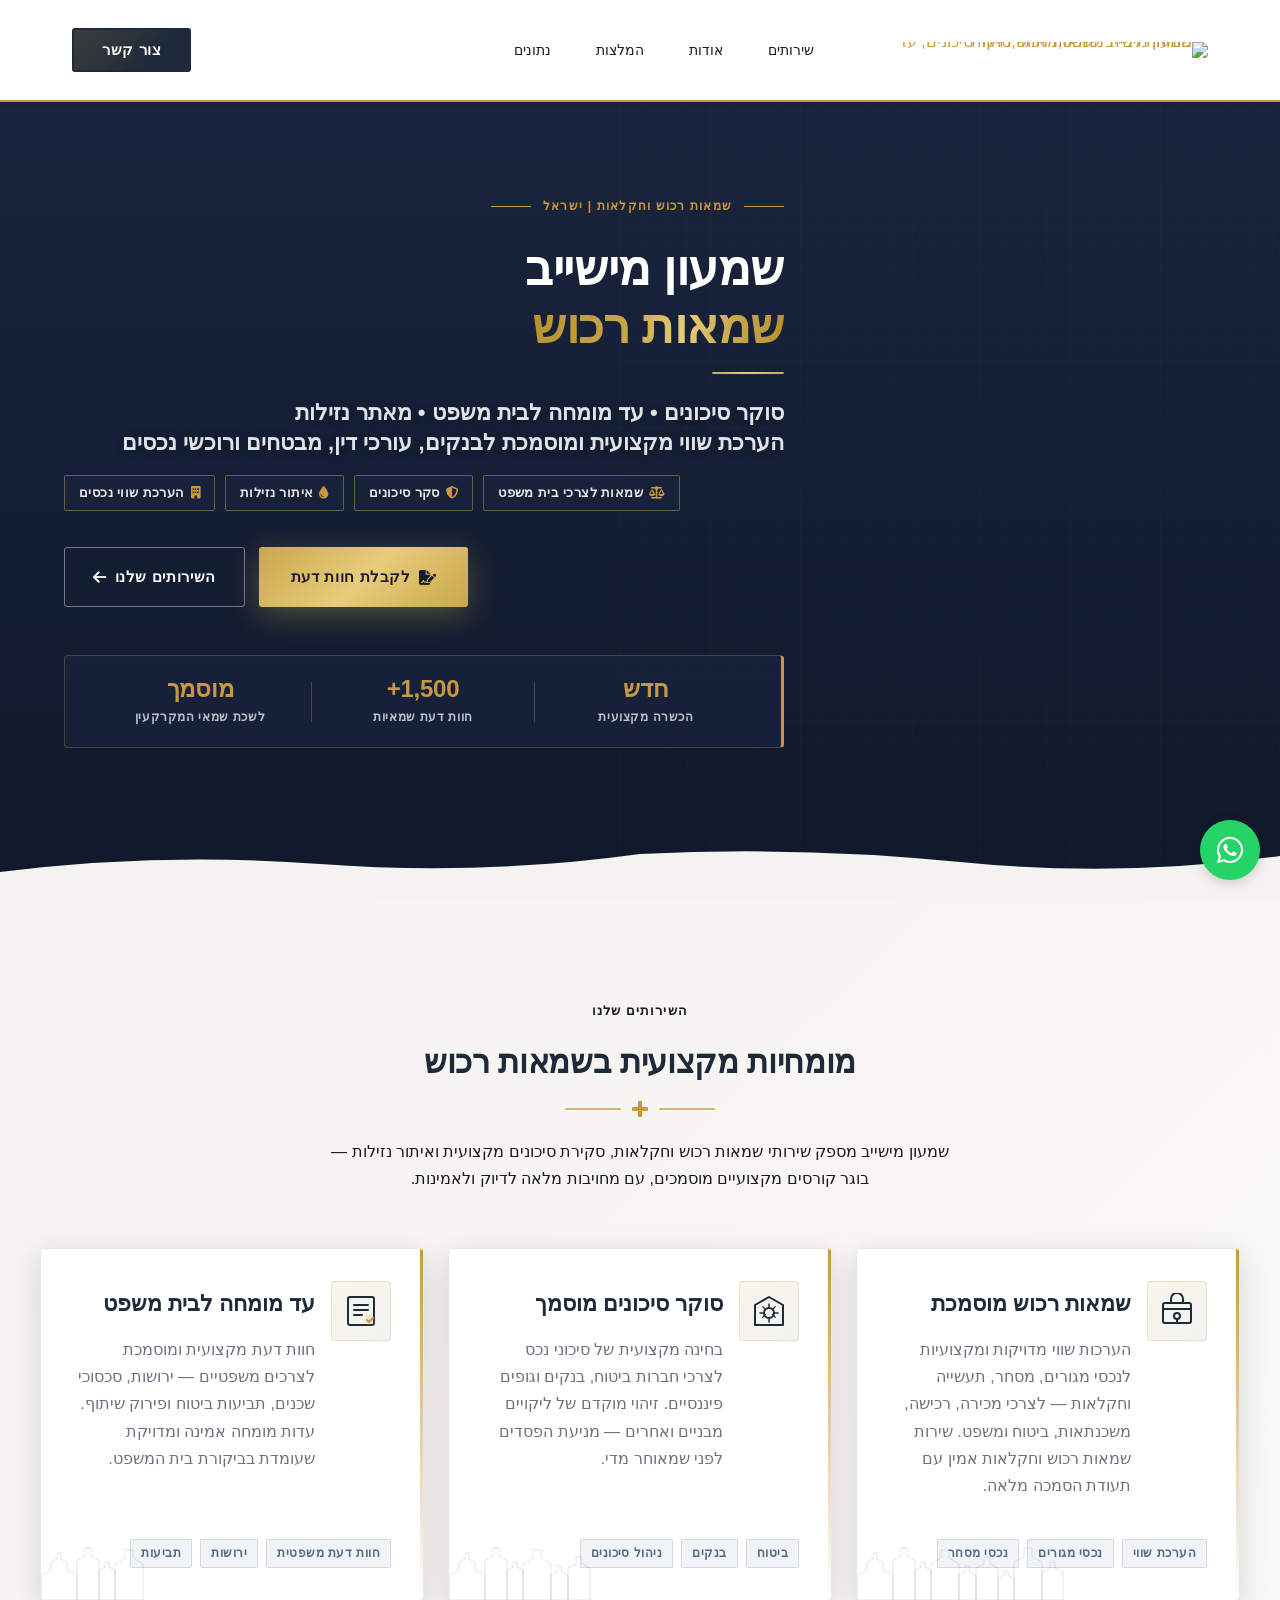
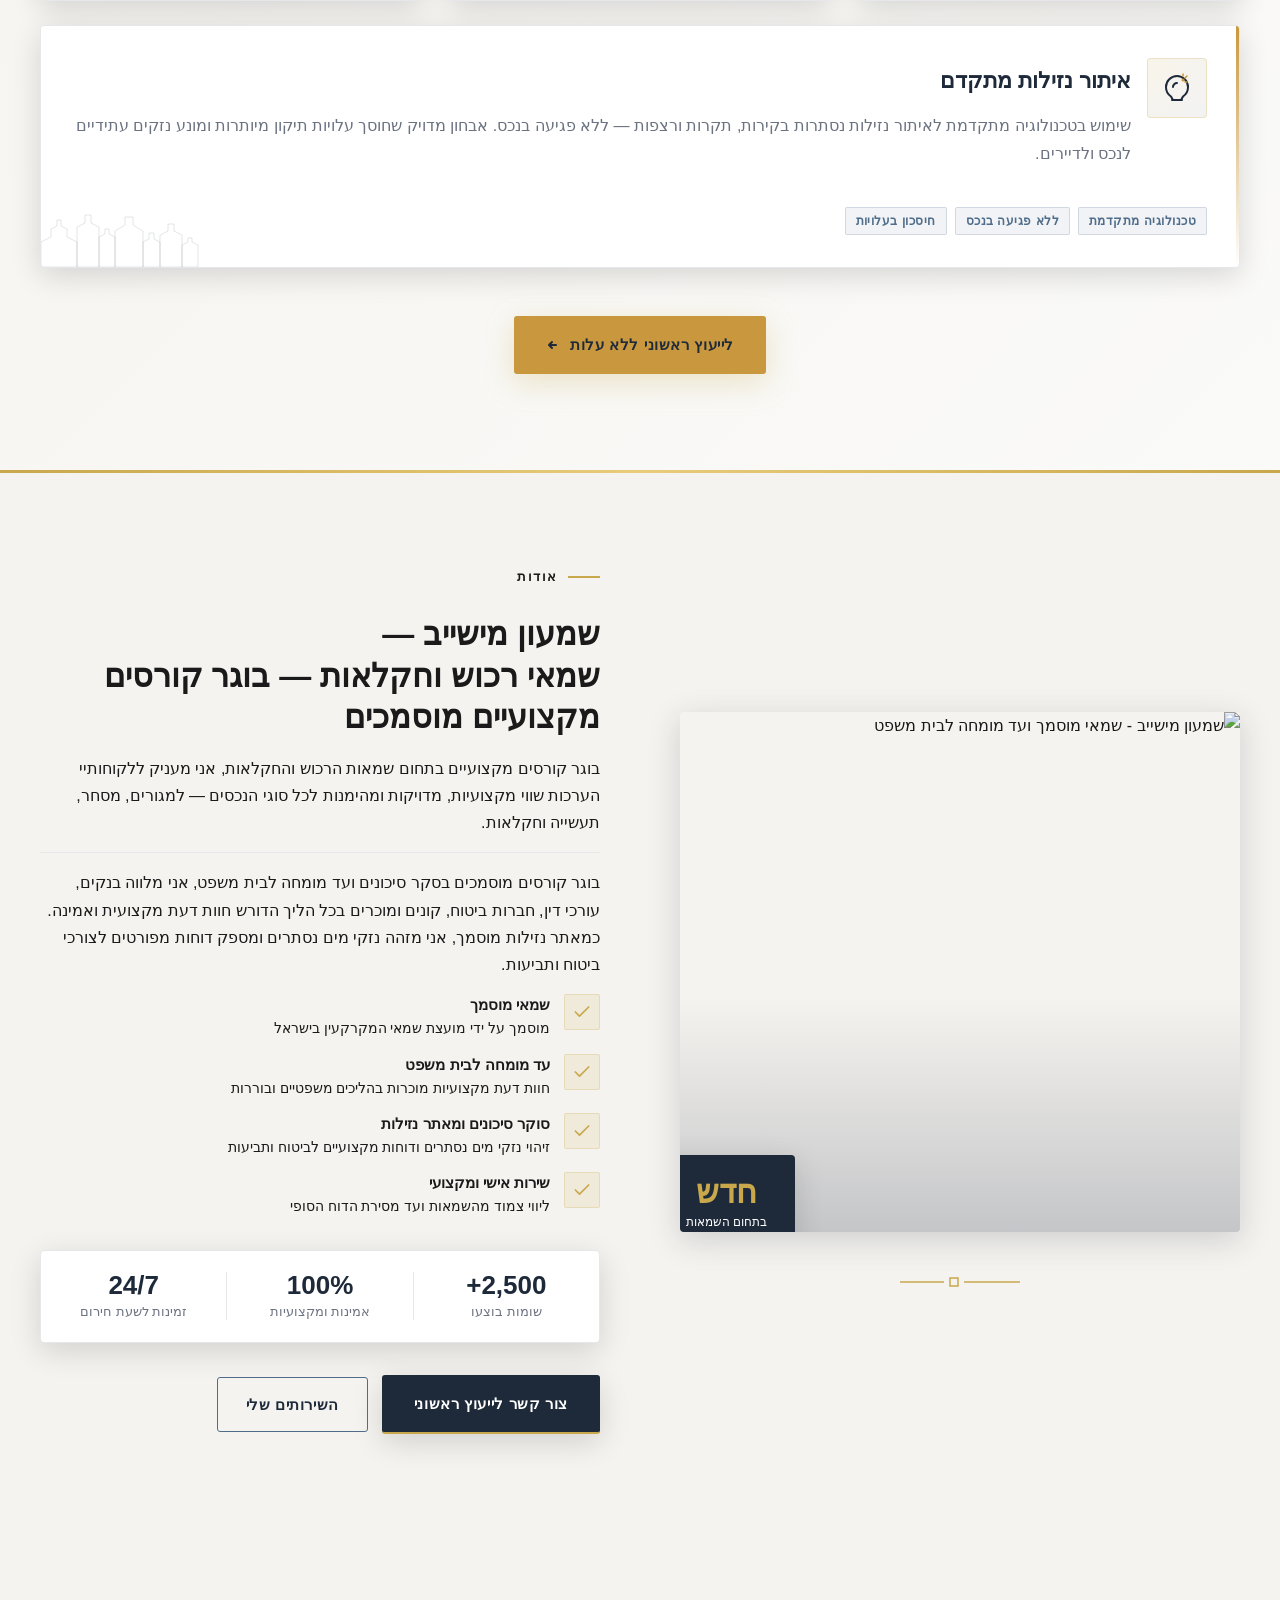
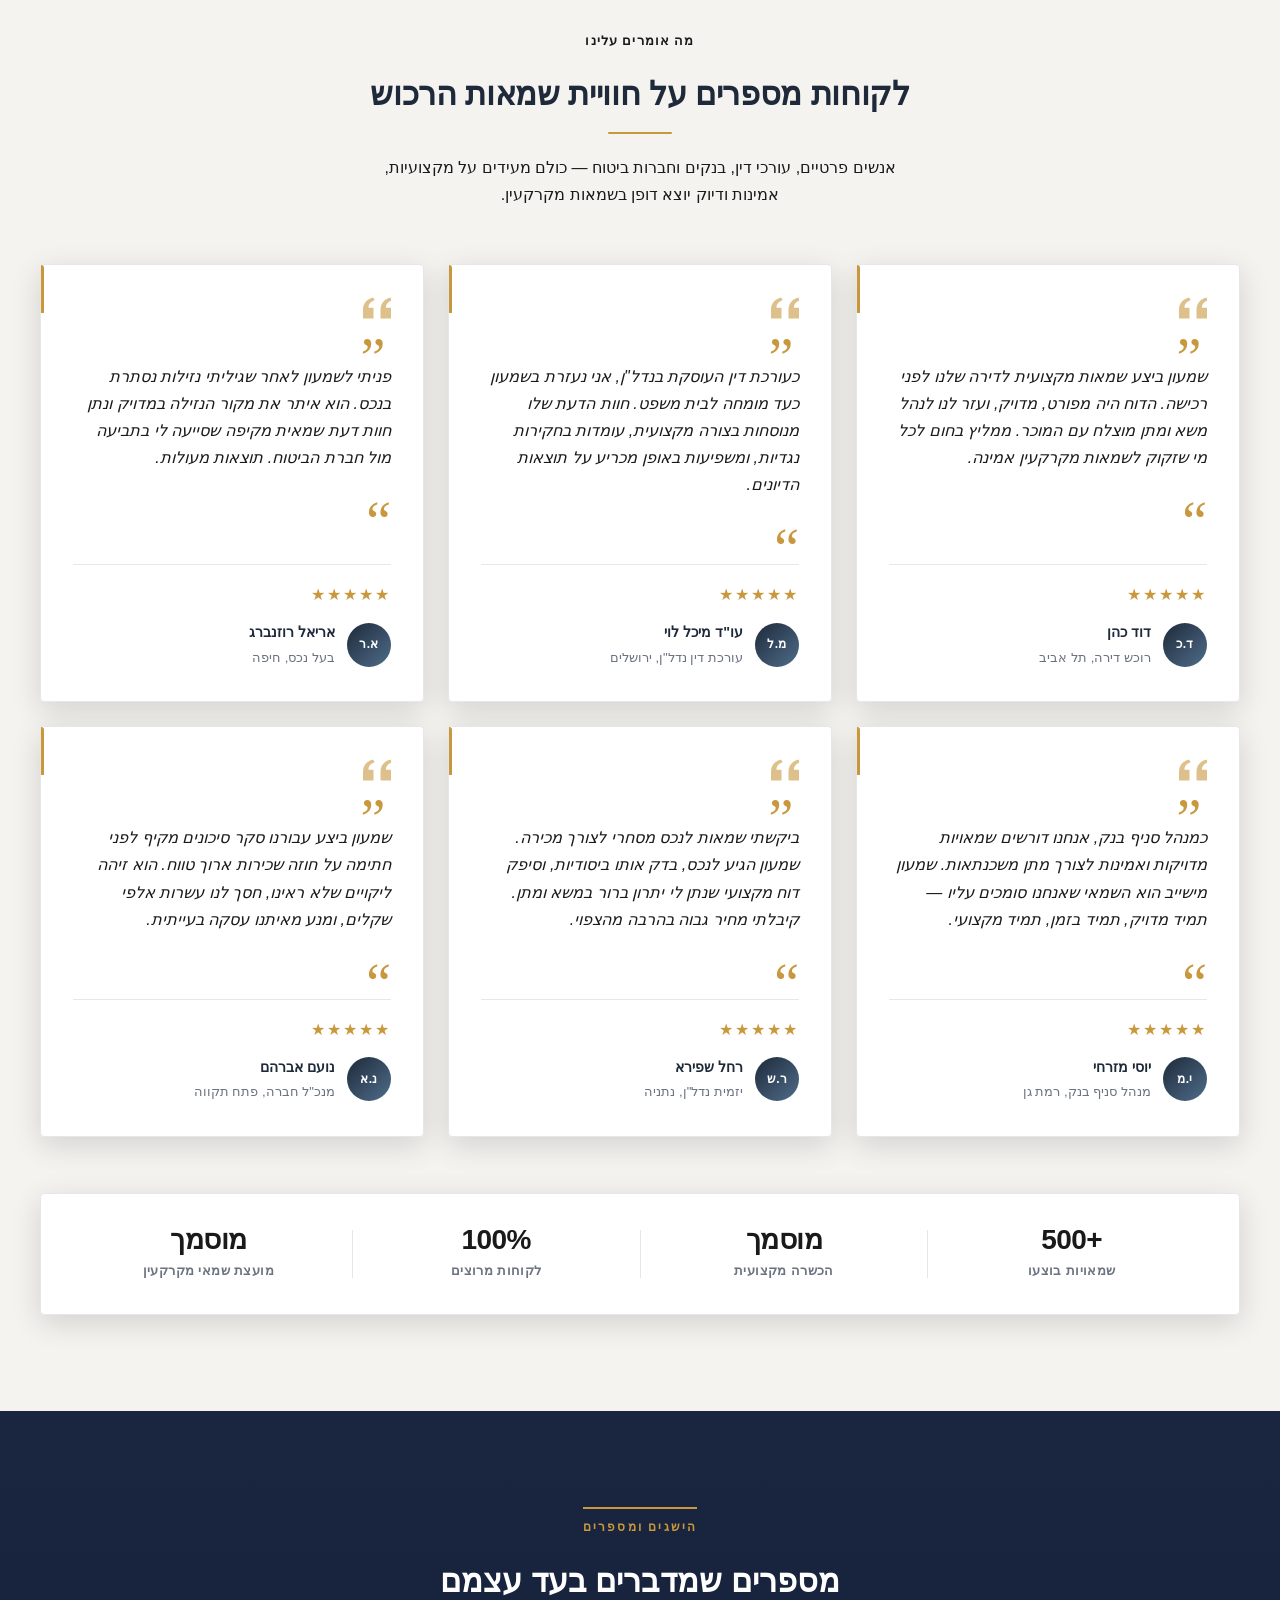
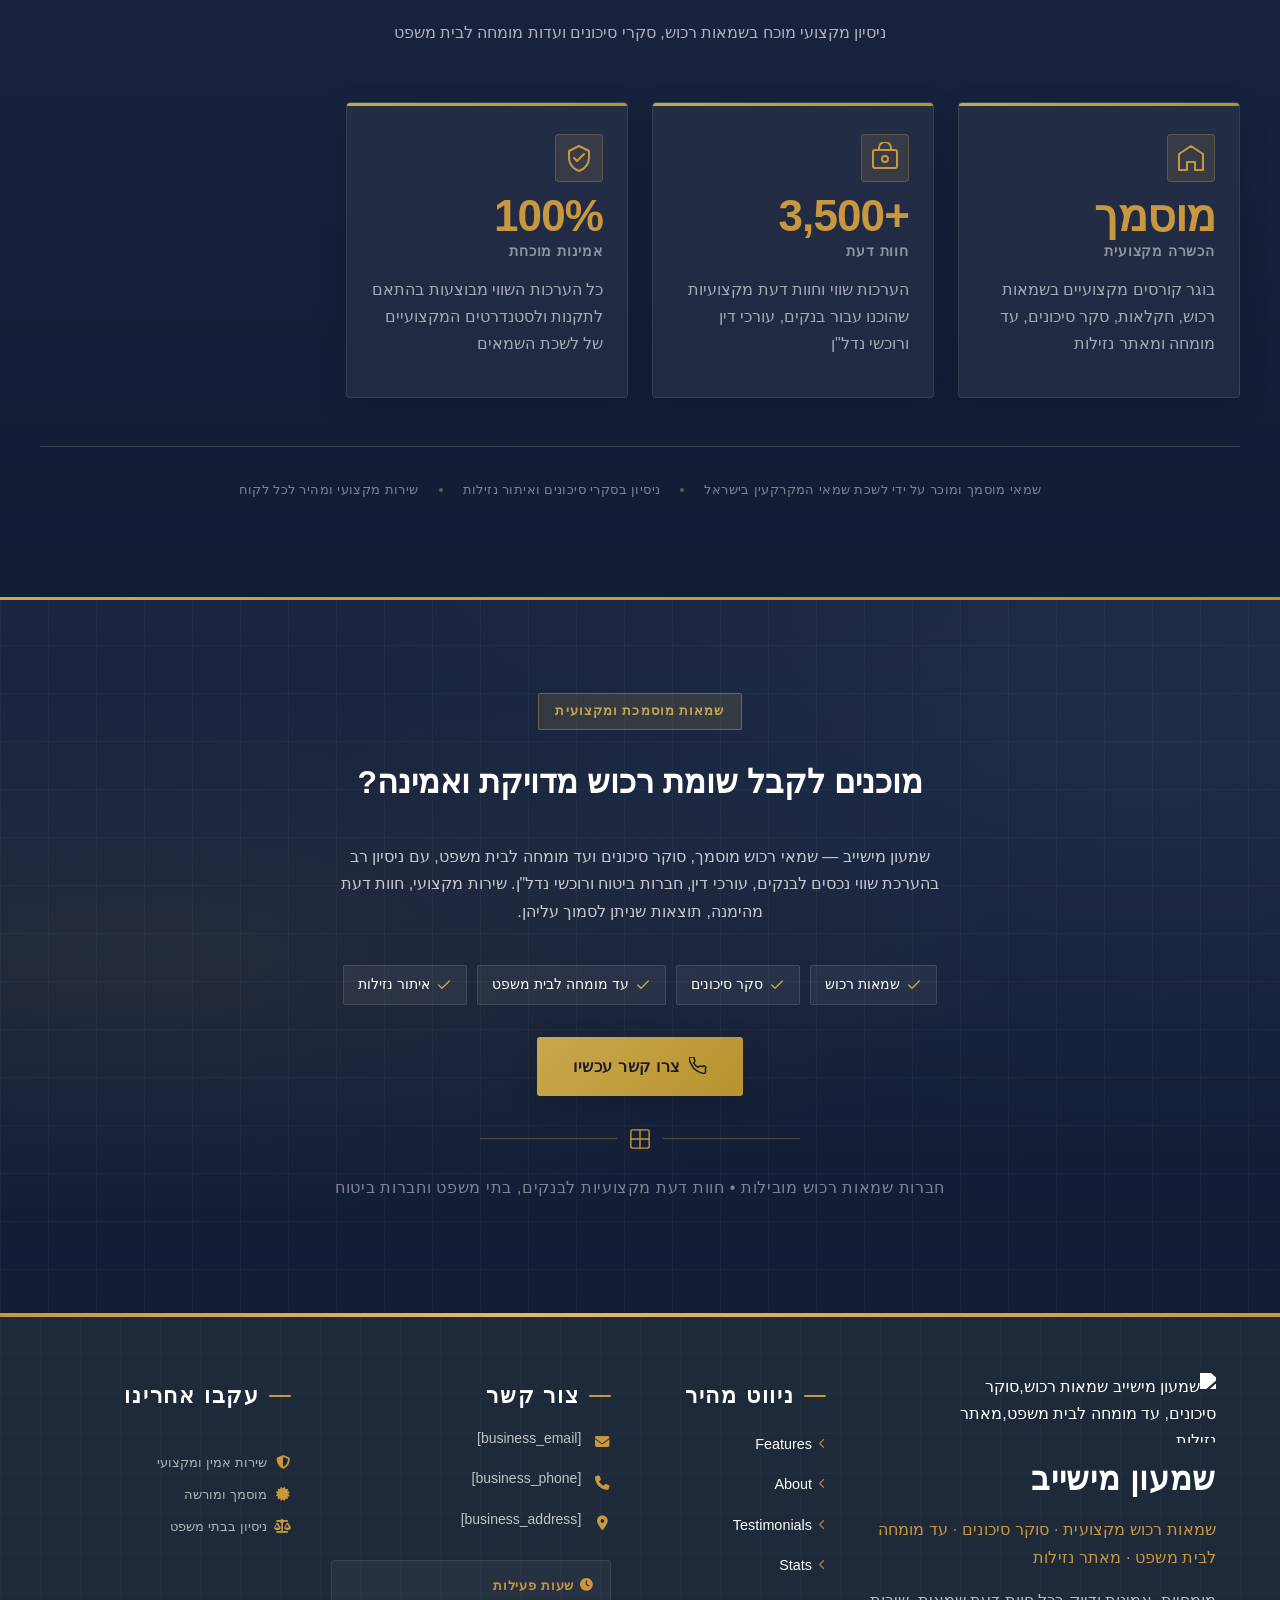
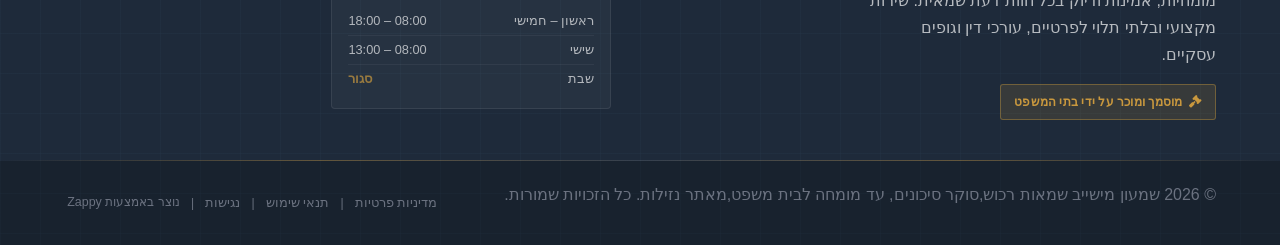
==== commit ea2b2075: "Background sync: Progressive GitHub Sync" ====
--- a/public/index.html
+++ b/public/index.html
@@ -1 +1 @@
-<!doctype html><html dir="rtl" lang="he"><head><meta charset="UTF-8"><meta content="width=device-width,initial-scale=1" name="viewport"><meta content="index, follow" name="robots"><title>real estate appraisal companies — שמעון מישייב שמאות רכוש,סו</title><meta content="A real estate property appraisal business offering professional property valuation services. The business focuses on providing accurate and reliable property as" name="description"><meta content="real estate appraisal companies, Real Estate Appraisal, real estate appraisal, real estate appraisal cost" name="keywords"><link href="/assets/favicon.ico" rel="icon" type="image/x-icon"><link href="/assets/favicon-16x16.png" rel="icon" type="image/png" sizes="16x16"><link href="/assets/favicon-32x32.png" rel="icon" type="image/png" sizes="32x32"><link href="/assets/favicon-48x48.png" rel="icon" type="image/png" sizes="48x48"><link href="/assets/favicon-192x192.png" rel="icon" type="image/png" sizes="192x192"><link href="/assets/favicon-512x512.png" rel="icon" type="image/png" sizes="512x512"><link href="/assets/apple-touch-icon.png" rel="apple-touch-icon"><script>!function(){"use strict";var t="9ea5f652-8d16-4b52-823f-4fe49ee93a2d",e="https://api.zappy5.com/api/analytics/track",a=18e5,n=2592e6,o=!0,i=!0,r=!0;var s=function(){var e="zappy_visitor_"+t,a=null;try{if(a=localStorage.getItem(e)){var o=JSON.parse(a),i=Date.now();if(i-o.created<n)return o.lastSeen=i,localStorage.setItem(e,JSON.stringify(o)),o.id}}catch(t){console.warn("Zappy Analytics: LocalStorage not available")}var r="zv_"+Date.now()+"_"+Math.random().toString(36).substr(2,9);try{localStorage.setItem(e,JSON.stringify({id:r,created:Date.now(),lastSeen:Date.now()}))}catch(t){}return r}(),c=function(){var e="zappy_session_"+t,n=null;try{if(n=sessionStorage.getItem(e)){var o=JSON.parse(n),i=Date.now();if(i-o.timestamp<a)return o.timestamp=i,sessionStorage.setItem(e,JSON.stringify(o)),o.id}}catch(t){console.warn("Zappy Analytics: SessionStorage not available")}var r="zs_"+Date.now()+"_"+Math.random().toString(36).substr(2,9);try{sessionStorage.setItem(e,JSON.stringify({id:r,timestamp:Date.now()}))}catch(t){}return r}();function l(a,n){n=n||{};var o={website_id:t,event_type:a,page_path:window.location.pathname,referrer:document.referrer||"direct",visitor_id:s,session_id:c,metadata:n};if(navigator.sendBeacon){var i=new Blob([JSON.stringify(o)],{type:"application/json"});navigator.sendBeacon(e,i)}else fetch(e,{method:"POST",headers:{"Content-Type":"application/json"},body:JSON.stringify(o),keepalive:!0}).catch(function(t){console.warn("Zappy Analytics: Failed to track event",t)})}o&&l("pageview",{title:document.title,url:window.location.href}),i&&document.addEventListener("click",function(t){var e=t.target;if("BUTTON"===e.tagName||e.closest("button")){var a="BUTTON"===e.tagName?e:e.closest("button");l("click",{element:"button",text:a.textContent.trim().substring(0,100),id:a.id||null,class:a.className||null})}else if("A"===e.tagName||e.closest("a")){var n="A"===e.tagName?e:e.closest("a");l("navigation",{element:"link",text:n.textContent.trim().substring(0,100),href:n.href,external:n.hostname!==window.location.hostname})}},!0),r&&document.addEventListener("submit",function(t){var e=t.target;l("form_submit",{form_id:e.id||null,form_name:e.name||null,form_action:e.action||null,form_method:e.method||"GET"})},!0);var d=Date.now();window.addEventListener("beforeunload",function(){l("page_unload",{time_on_page:Math.floor((Date.now()-d)/1e3),page_path:window.location.pathname})}),window.zappyAnalytics={track:l,getVisitorId:function(){return s},getSessionId:function(){return c}}}()</script><meta content="real estate appraisal companies — שמעון מישייב שמאות רכוש,סו" property="og:title"><meta content="A real estate property appraisal business offering professional property valuation services. The business focuses on providing accurate and reliable property as" property="og:description"><meta content="summary_large_image" name="twitter:card"><meta content="real estate appraisal companies — שמעון מישייב שמאות רכוש,סו" name="twitter:title"><meta content="A real estate property appraisal business offering professional property valuation services. The business focuses on providing accurate and reliable property as" name="twitter:description"><meta content="website" property="og:type"><meta content="he_IL" property="og:locale"><link href="https://cdnjs.cloudflare.com/ajax/libs/font-awesome/6.4.0/css/all.min.css" rel="stylesheet"><style>.skip-link{position:absolute;top:0;left:0;transform:translateY(-200%);padding:12px 18px;background:var(--bg-dark,#1a1a1a);color:var(--text-light,#fff);font-weight:600;border-radius:0 0 8px 0;z-index:10000}.skip-link:focus{transform:none;outline:2px solid var(--ring,#fff);outline-offset:2px}:focus-visible{outline:2px solid var(--ring,currentColor);outline-offset:3px}</style><link href="/assets/favicon.ico" rel="icon" type="image/x-icon"><link href="/assets/favicon-16x16.png" rel="icon" type="image/png" sizes="16x16"><link href="/assets/favicon-32x32.png" rel="icon" type="image/png" sizes="32x32"><link href="/assets/favicon-48x48.png" rel="icon" type="image/png" sizes="48x48"><link href="/assets/favicon-192x192.png" rel="icon" type="image/png" sizes="192x192"><link href="/assets/favicon-512x512.png" rel="icon" type="image/png" sizes="512x512"><link href="/assets/apple-touch-icon.png" rel="apple-touch-icon"><link href="https://cdn.jsdelivr.net/npm/vanilla-cookieconsent@3/dist/cookieconsent.css" rel="stylesheet"><script src="https://cdn.jsdelivr.net/npm/vanilla-cookieconsent@3/dist/cookieconsent.umd.js"></script><script src="https://cdn.jsdelivr.net/gh/mickidum/acc_toolbar/acctoolbar/acctoolbar.min.js"></script><link href="/styles.css" rel="stylesheet"><script>window.ZAPPY_WEBSITE_ID="9ea5f652-8d16-4b52-823f-4fe49ee93a2d",window.ZAPPY_API_BASE="https://api.zappy5.com"</script><style id="zappy-dropdown-submenu-styles">#navMenu li:has(.sub-menu),.nav-menu li:has(.sub-menu),.navbar li:has(.sub-menu),nav li:has(.sub-menu){position:relative}#navMenu .sub-menu,.nav-menu .sub-menu,.navbar .sub-menu,nav .sub-menu{display:block!important;position:absolute!important;top:100%;left:0;min-width:220px;background:#fff;border-radius:8px;box-shadow:0 8px 25px rgba(0,0,0,.15);padding:8px 0;opacity:0;visibility:hidden;transform:translateY(10px);transition:all .3s ease;z-index:1000;list-style:none;pointer-events:none}#navMenu li:hover>.sub-menu,.nav-menu li:hover>.sub-menu,.navbar li:hover>.sub-menu,nav li:hover>.sub-menu{opacity:1!important;visibility:visible!important;transform:translateY(0)!important;pointer-events:auto!important}.sub-menu li{list-style:none;margin:0;padding:0}.sub-menu a{display:block!important;padding:10px 16px!important;color:var(--text-dark,#333)!important;font-weight:500;text-decoration:none;white-space:nowrap;transition:background-color .2s}.sub-menu .zappy-nav-child>a{padding-left:28px!important;font-size:.9em!important;opacity:.85!important}[dir=rtl] .sub-menu .zappy-nav-child>a,html[lang=ar] .sub-menu .zappy-nav-child>a,html[lang=he] .sub-menu .zappy-nav-child>a{padding-left:10px!important;padding-right:28px!important}.sub-menu .zappy-nav-parent>a{font-weight:600!important}.sub-menu a:hover{background-color:#f5f5f5}[dir=rtl] .nav-menu .sub-menu,[dir=rtl] .navbar .sub-menu,[dir=rtl] nav .sub-menu,html[lang=ar] .nav-menu .sub-menu,html[lang=ar] .navbar .sub-menu,html[lang=ar] nav .sub-menu,html[lang=he] .nav-menu .sub-menu,html[lang=he] .navbar .sub-menu,html[lang=he] nav .sub-menu{left:auto!important;right:0!important}.sub-menu:empty,.sub-menu:not(:has(li)):not(:has(> a)),.sub-menu:not(:has(li:not(.zappy-hidden-menu-item))):not(:has(> a)){display:none!important;opacity:0!important;visibility:hidden!important;pointer-events:none!important}li:has(.menu-group-title):hover>.sub-menu{opacity:1!important;visibility:visible!important;transform:translateY(0)!important;pointer-events:auto!important}#navMenu>li>.menu-group-title,.nav-menu>li>.menu-group-title{display:inline-block;padding:.5rem 1rem;cursor:default;user-select:none}@media (max-width:768px){#navMenu .sub-menu,.nav-menu .sub-menu,.navbar .sub-menu,nav .sub-menu{position:static!important;transform:none!important;box-shadow:none!important;background:0 0!important;max-height:0;overflow:hidden;opacity:0;visibility:hidden;transition:max-height .3s ease,opacity .3s ease;padding:0!important;border-radius:0!important}#navMenu .sub-menu.mobile-expanded,.nav-menu .sub-menu.mobile-expanded,.navbar .sub-menu.mobile-expanded{max-height:none!important;overflow-y:visible!important;opacity:1!important;visibility:visible!important;padding:8px 0 8px 16px!important}[dir=rtl] .sub-menu.mobile-expanded,html[lang=he] .sub-menu.mobile-expanded{padding:8px 16px 8px 0!important}#navMenu li:hover>.sub-menu,.nav-menu li:hover>.sub-menu,.navbar li:hover>.sub-menu,nav li:hover>.sub-menu{opacity:0;visibility:hidden;pointer-events:none}#navMenu li>.sub-menu.mobile-expanded,.nav-menu li>.sub-menu.mobile-expanded,.navbar li>.sub-menu.mobile-expanded,nav li>.sub-menu.mobile-expanded{opacity:1!important;visibility:visible!important;pointer-events:auto!important}#navMenu li:has(.sub-menu),.nav-menu li:has(.sub-menu),.navbar li:has(.sub-menu),nav li:has(.sub-menu){display:flex!important;flex-wrap:wrap!important;align-items:center!important;position:relative!important;min-height:44px!important}#navMenu li:has(.sub-menu)>a,.nav-menu li:has(.sub-menu)>a,.navbar li:has(.sub-menu)>a,nav li:has(.sub-menu)>a{flex:1!important;min-width:0!important}#navMenu li:has(.sub-menu)>.menu-group-title,.nav-menu li:has(.sub-menu)>.menu-group-title,.navbar li:has(.sub-menu)>.menu-group-title,nav li:has(.sub-menu)>.menu-group-title{flex:1!important;min-width:0!important;padding:0!important;line-height:inherit!important}#navMenu li:has(.sub-menu)>.sub-menu,.nav-menu li:has(.sub-menu)>.sub-menu,.navbar li:has(.sub-menu)>.sub-menu,nav li:has(.sub-menu)>.sub-menu{flex-basis:100%!important;width:100%!important}#navMenu li:has(.sub-menu)>a [class*=arrow],#navMenu li:has(.sub-menu)>a [class*=chevron],.nav-menu li:has(.sub-menu)>a .fa-angle-down,.nav-menu li:has(.sub-menu)>a .fa-chevron-down,.nav-menu li:has(.sub-menu)>a [class*=arrow],.nav-menu li:has(.sub-menu)>a [class*=chevron],nav li:has(.sub-menu)>a [class*=arrow],nav li:has(.sub-menu)>a [class*=chevron]{display:none!important;visibility:hidden!important}.mobile-submenu-toggle{display:flex!important;align-items:center!important;justify-content:center!important;width:44px!important;height:auto!important;background:0 0!important;border:none!important;cursor:pointer!important;color:var(--text-dark)!important;position:static!important;flex-shrink:0!important;align-self:stretch!important;z-index:2!important;padding:0!important;margin:0!important}.mobile-submenu-toggle::after{content:''!important;width:0!important;height:0!important;border-left:6px solid transparent!important;border-right:6px solid transparent!important;border-top:7px solid currentColor!important;transition:transform .3s ease!important}.mobile-submenu-toggle.expanded::after{transform:rotate(180deg)!important}.sub-menu a{padding:10px 0!important;display:block!important;color:var(--text-dark)!important;white-space:normal!important}.sub-menu .zappy-nav-child>a{padding-left:28px!important;font-size:.9em!important;opacity:.85!important}[dir=rtl] .sub-menu .zappy-nav-child>a,html[lang=ar] .sub-menu .zappy-nav-child>a,html[lang=he] .sub-menu .zappy-nav-child>a{padding-left:0!important;padding-right:28px!important}.sub-menu .zappy-nav-parent>a{font-weight:600!important}#navMenu.active,.nav-menu.active{max-width:100vw!important;overflow-x:hidden!important;box-sizing:border-box!important}.navbar .sub-menu li a,.zappy-products-dropdown .sub-menu a,nav.navbar .sub-menu li a{color:var(--text-dark)!important}}@media (min-width:769px){.mobile-submenu-toggle{display:none!important}}</style><style id="zappy-widget-visibility">html[dir=rtl] .whatsapp-float{right:20px!important;left:auto!important}html:not([dir]) .whatsapp-float,html[dir=ltr] .whatsapp-float{left:20px!important;right:auto!important}html[dir=rtl] #mic-access-tool-general-button,html[dir=rtl] #mic-init-access-tool #mic-access-tool-general-button,html[dir=rtl] #mic-init-access-tool .mic-access-tool-general-button,html[dir=rtl] ._access-icon,html[dir=rtl] .mic-access-tool-general-button{left:20px!important;right:auto!important}html:not([dir]) #mic-access-tool-general-button,html:not([dir]) #mic-init-access-tool #mic-access-tool-general-button,html:not([dir]) #mic-init-access-tool .mic-access-tool-general-button,html:not([dir]) ._access-icon,html:not([dir]) .mic-access-tool-general-button,html[dir=ltr] #mic-access-tool-general-button,html[dir=ltr] #mic-init-access-tool #mic-access-tool-general-button,html[dir=ltr] #mic-init-access-tool .mic-access-tool-general-button,html[dir=ltr] ._access-icon,html[dir=ltr] .mic-access-tool-general-button{right:20px!important;left:auto!important}@media (max-width:768px){.whatsapp-float{display:flex!important}}@media (min-width:769px){.whatsapp-float{display:flex!important}}@media (max-width:768px){#mic-access-tool-general-button,#mic-init-access-tool #mic-access-tool-general-button,#mic-init-access-tool .mic-access-tool-general-button,._access-icon,.mic-access-tool-general-button{display:flex!important;visibility:visible!important;opacity:1!important;pointer-events:auto!important}#mic-access-tool-box.opened-mic-access-tool,#mic-init-access-tool #mic-access-tool-box.opened-mic-access-tool,.mic-access-tool-box.opened-mic-access-tool{visibility:visible!important;opacity:1!important;pointer-events:auto!important}}@media (min-width:769px){#mic-access-tool-general-button,#mic-init-access-tool #mic-access-tool-general-button,#mic-init-access-tool .mic-access-tool-general-button,._access-icon,.mic-access-tool-general-button{display:flex!important;visibility:visible!important;opacity:1!important;pointer-events:auto!important}#mic-access-tool-box.opened-mic-access-tool,#mic-init-access-tool #mic-access-tool-box.opened-mic-access-tool,.mic-access-tool-box.opened-mic-access-tool{visibility:visible!important;opacity:1!important;pointer-events:auto!important}}</style></head><body><a href="#main" class="skip-link">דלג לתוכן הראשי</a><nav class="navbar" dir="rtl"><button aria-label="Menu" class="mobile-toggle" id="mobileToggle"><svg viewBox="0 0 24 24" fill="none" height="24" width="24" class="hamburger-icon"><path d="M3 12h18M3 6h18M3 18h18" stroke="currentColor" stroke-width="2" stroke-linecap="round"></path></svg> <svg viewBox="0 0 24 24" fill="none" height="24" width="24" class="close-icon" style="display:none"><path d="M18 6L6 18M6 6l12 12" stroke="currentColor" stroke-width="2" stroke-linecap="round"></path></svg></button> <button aria-label="Call" class="phone-header-btn" data-phone="[business_phone]"><svg viewBox="0 0 24 24" fill="currentColor" height="20" width="20"><path d="M22 16.92v3a2 2 0 0 1-2.18 2 19.79 19.79 0 0 1-8.63-3.07 19.5 19.5 0 0 1-6-6 19.79 19.79 0 0 1-3.07-8.67A2 2 0 0 1 4.11 2h3a2 2 0 0 1 2 1.72 12.84 12.84 0 0 0 .7 2.81 2 2 0 0 1-.45 2.11L8.09 9.91a16 16 0 0 0 6 6l1.27-1.27a2 2 0 0 1 2.11-.45 12.84 12.84 0 0 0 2.81.7A2 2 0 0 1 22 16.92z"></path></svg></button><div class="nav-container"><div class="nav-right-group"><div class="nav-brand"><a href="/" class="logo-link"><img alt="שמעון מישייב שמאות רכוש,סוקר סיכונים, עד מומחה לבית משפט,מאתר נזילות" src="/assets/site-----image-1.webp" class="logo"></a></div><ul class="nav-menu" id="navMenu"><li><a href="#features">שירותים</a></li><li><a href="#about">אודות</a></li><li><a href="#testimonials">המלצות</a></li><li><a href="#stats">נתונים</a></li></ul></div><div class="nav-cta-container"><a href="#cta" class="nav-cta-btn">צור קשר</a></div></div></nav><script>window.addEventListener("load",function(){const e=document.querySelector(".navbar, nav, header");if(!e)return void console.log("[Navbar] Navbar element not found");let t=document.getElementById("mobileToggle")||document.querySelector(".mobile-toggle")||document.querySelector(".hamburger")||document.querySelector(".hamburger-menu")||document.querySelector(".menu-toggle")||document.querySelector(".burger-menu")||document.querySelector('[aria-label="Menu"]')||document.querySelector('[aria-label="תפריט"]');const n=document.querySelector(".phone-header-btn"),o=window.getComputedStyle(e);let r=o.backgroundColor;if(console.log("[Navbar] Initial navbar background:",r),"transparent"===r||"rgba(0, 0, 0, 0)"===r||r.startsWith("rgba")&&r.includes(", 0)")){const e=o.backgroundImage;if(e&&"none"!==e)console.log("[Navbar] Navbar has background image/gradient, using dark text"),r="rgb(240, 240, 240)";else{const e=window.getComputedStyle(document.body).backgroundColor;console.log("[Navbar] Navbar transparent, using body background:",e),r=e}}const a=r.match(/\d+/g);if(a&&a.length>=3){const e=(.299*parseInt(a[0])+.587*parseInt(a[1])+.114*parseInt(a[2]))/255;console.log("[Navbar] Mobile button colors preserved from Claude CSS (luminance:",e.toFixed(2)+")");const o=document.createElement("style");o.id="zappy-mobile-nav-fix";document.documentElement.lang;document.documentElement.dir,o.textContent='\n        /* Hide mobile buttons on desktop, show only on mobile */\n        @media (min-width: 769px) {\n          .mobile-toggle,\n          .phone-header-btn {\n            display: none !important;\n          }\n        }\n        \n        /* Show and position mobile buttons correctly on mobile */\n        @media (max-width: 768px) {\n          .navbar,\n          nav.navbar {\n            min-height: 70px !important;\n          }\n\n          .mobile-toggle,\n          .phone-header-btn {\n            position: absolute !important;\n            top: 0 !important;\n            bottom: 0 !important;\n            margin-top: auto !important;\n            margin-bottom: auto !important;\n            transform: none !important;\n            z-index: 1001 !important;\n            display: flex !important;\n            align-items: center !important;\n            justify-content: center !important;\n            width: 36px !important;\n            height: 36px !important;\n            border-radius: 50% !important;\n            border: none !important;\n            cursor: pointer !important;\n            padding: 6px !important;\n            background: none !important;\n            color: var(--nav-text, var(--text-dark)) !important;\n            touch-action: manipulation !important;\n            -webkit-tap-highlight-color: transparent !important;\n          }\n\n          html[data-zappy-site-type="ecommerce"] .phone-header-btn,\n          body[data-zappy-site-type="ecommerce"] .phone-header-btn,\n          html[data-zappy-site-type="ecommerce"] header .phone-header-btn,\n          html[data-zappy-site-type="ecommerce"] nav .phone-header-btn {\n            display: none !important;\n            visibility: hidden !important;\n            width: 0 !important;\n            height: 0 !important;\n            min-width: 0 !important;\n            overflow: hidden !important;\n          }\n          \n          /* LTR positioning (default): hamburger LEFT, phone RIGHT */\n          html:not([dir="rtl"]):not([lang="he"]):not([lang="ar"]) .mobile-toggle,\n          html[dir="ltr"] .mobile-toggle {\n            left: 12px !important;\n            right: auto !important;\n          }\n          html:not([dir="rtl"]):not([lang="he"]):not([lang="ar"]) .phone-header-btn,\n          html[dir="ltr"] .phone-header-btn {\n            right: 12px !important;\n            left: auto !important;\n          }\n          \n          /* RTL positioning: hamburger RIGHT, phone LEFT */\n          html[dir="rtl"] .mobile-toggle,\n          html[lang="he"] .mobile-toggle,\n          html[lang="ar"] .mobile-toggle {\n            right: 12px !important;\n            left: auto !important;\n          }\n          html[dir="rtl"] .phone-header-btn,\n          html[lang="he"] .phone-header-btn,\n          html[lang="ar"] .phone-header-btn {\n            left: 12px !important;\n            right: auto !important;\n          }\n          \n          /* CRITICAL: Ensure nav-container has min-height on mobile */\n          /* All children are positioned absolutely/fixed on mobile, so height:auto collapses to 0 */\n          .nav-container {\n            min-height: 70px !important;\n            position: relative !important;\n          }\n          \n          /* Ensure SVG icons are properly sized and inherit color */\n          .mobile-toggle svg,\n          .phone-header-btn svg {\n            width: 24px !important;\n            height: 24px !important;\n            /* Don\'t force display - let JavaScript control hamburger/close toggle */\n          }\n          \n          /* Reset nav-cta-container on mobile - remove desktop box-shadow/padding */\n          /* that creates a visible ghost box when CTA button is hidden */\n          .nav-cta-container {\n            box-shadow: none !important;\n            padding: 0 !important;\n          }\n          \n          /* Hide nav-cta-container entirely on mobile when there\'s no lang-switcher */\n          /* (only the CTA button is inside, and it\'s hidden on mobile) */\n          .nav-cta-container:not(:has(.lang-switcher)) {\n            display: none !important;\n          }\n          \n          /* CRITICAL: Prevent hero image fade gradient from bleeding over headline text */\n          /* The .image-fade-gradient has bottom: -30px (extends below parent) */\n          /* On mobile stacked layout, this overlaps the h1 text below the image */\n          .hero-image-column {\n            overflow: hidden !important;\n          }\n          .image-fade-gradient {\n            bottom: 0 !important;\n          }\n          \n          /* Hide desktop language switcher on mobile - hamburger menu handles it */\n          /* High specificity to override stored CSS */\n          .lang-switcher,\n          .nav-cta-container .lang-switcher,\n          .nav-container .lang-switcher,\n          .navbar .lang-switcher,\n          .navbar .nav-cta-container .lang-switcher {\n            display: none !important;\n          }\n        }\n      ';const r=document.getElementById("zappy-mobile-nav-fix");r&&r.remove(),document.head.appendChild(o),console.log("[Navbar] Critical CSS injected for mobile nav positioning");const i=window.innerWidth<=768;if(t){const e=t.querySelector(".hamburger-icon"),n=t.querySelector(".close-icon");e&&(e.style.setProperty("width","24px","important"),e.style.setProperty("height","24px","important"),e.style.setProperty("display","block","important")),n&&(n.style.setProperty("width","24px","important"),n.style.setProperty("height","24px","important"),n.style.setProperty("display","none","important")),i?(t.style.setProperty("position","absolute","important"),t.style.setProperty("top","0","important"),t.style.setProperty("bottom","0","important"),t.style.setProperty("margin-top","auto","important"),t.style.setProperty("margin-bottom","auto","important"),t.style.setProperty("transform","none","important"),t.style.setProperty("z-index","1001","important"),t.style.removeProperty("left"),t.style.removeProperty("right"),console.log("[Navbar] Mobile toggle positioning applied (mobile viewport)")):(t.style.removeProperty("position"),t.style.removeProperty("top"),t.style.removeProperty("transform"),t.style.removeProperty("z-index"),t.style.removeProperty("left"),t.style.removeProperty("right"),console.log("[Navbar] Desktop viewport - cleared mobile toggle inline positioning"))}if(n){const e=n.querySelector("svg");e&&(e.style.width="24px",e.style.height="24px",e.setAttribute("width","24"),e.setAttribute("height","24")),i?(n.style.setProperty("position","absolute","important"),n.style.setProperty("top","0","important"),n.style.setProperty("bottom","0","important"),n.style.setProperty("margin-top","auto","important"),n.style.setProperty("margin-bottom","auto","important"),n.style.setProperty("transform","none","important"),n.style.setProperty("z-index","1001","important"),n.style.removeProperty("left"),n.style.removeProperty("right"),console.log("[Navbar] Phone button positioning applied (mobile viewport)")):(n.style.removeProperty("position"),n.style.removeProperty("top"),n.style.removeProperty("transform"),n.style.removeProperty("z-index"),n.style.removeProperty("left"),n.style.removeProperty("right"),console.log("[Navbar] Desktop viewport - cleared phone button inline positioning"))}}else console.log("[Navbar] Could not parse background color:",r);t=document.getElementById("mobileToggle")||document.querySelector(".mobile-toggle")||document.querySelector(".hamburger")||document.querySelector(".hamburger-menu")||document.querySelector(".menu-toggle")||document.querySelector(".burger-menu")||document.querySelector('[aria-label="Menu"]')||document.querySelector('[aria-label="תפריט"]');const i=document.getElementById("navMenu")||document.querySelector(".nav-menu")||document.querySelector(".nav-links")||document.querySelector("nav ul:not(.submenu)");if(!t||!i)return void console.log("[Navbar] Mobile toggle or menu not found:",{toggle:!!t,menu:!!i});i.id||(i.id="navMenu"),console.log("[Navbar] Initializing mobile menu...");const l=t.cloneNode(!0);t.parentNode.replaceChild(l,t);var s=0;function p(e){var t=Date.now();t-s<300||(s=t,function(e){e.preventDefault(),e.stopPropagation();const t=l.querySelector(".hamburger-icon"),n=l.querySelector(".close-icon");i.classList.contains("active")?(i.classList.remove("active"),t&&t.style.setProperty("display","block","important"),n&&n.style.setProperty("display","none","important"),document.body.style.overflow="",console.log("[Navbar] Menu closed")):(i.classList.add("active"),t&&t.style.setProperty("display","none","important"),n&&n.style.setProperty("display","block","important"),document.body.style.overflow="hidden",console.log("[Navbar] Menu opened"))}(e))}l.addEventListener("click",p),l.addEventListener("touchend",p),i.querySelectorAll("a").forEach(function(e){e.addEventListener("click",function(){if("#"===this.getAttribute("href"))return;const e=l.querySelector(".hamburger-icon"),t=l.querySelector(".close-icon");i.classList.remove("active"),e&&e.style.setProperty("display","block","important"),t&&t.style.setProperty("display","none","important"),document.body.style.overflow="",console.log("[Navbar] Menu closed (link clicked)")})});var m=i.querySelectorAll(".dropdown-toggle");m.forEach(function(e){e.addEventListener("click",function(e){e.preventDefault(),e.stopPropagation();var t=this.closest(".nav-dropdown");t&&(t.parentNode.querySelectorAll(".nav-dropdown.open").forEach(function(e){e!==t&&e.classList.remove("open")}),t.classList.toggle("open"),console.log("[Navbar] Dropdown toggled:",t.classList.contains("open")?"open":"closed"))})}),document.addEventListener("click",function(e){e.target.closest(".nav-dropdown")||document.querySelectorAll(".nav-dropdown.open").forEach(function(e){e.classList.remove("open")})}),console.log("[Navbar] Dropdown handlers initialized for "+m.length+" dropdowns"),n&&n.addEventListener("click",function(){const e=document.querySelectorAll('a[href^="tel:"]'),t=e.length>0?e[0].getAttribute("href").replace("tel:",""):"[business_phone]";window.location.href="tel:"+t,console.log("[Navbar] Phone button clicked")}),console.log("[Navbar] Mobile menu initialized successfully")})</script><main id="main"><section class="index-hero-section" data-band-index="0" data-layout-spec="בית-hero" dir="rtl" id="hero" data-hero-type="fullscreen-scrim"><div class="index-hero-bg"><img alt="שמאות רכוש מקצועית - נוף עירוני ישראלי עם תכניות אדריכליות" src="/assets/site-index-hero-image-1.webp" data-context="Dramatic aerial view of Israeli urban real estate and residential buildings at golden hour, with a foreground of architectural blueprint technical drawings and a measuring ruler, conveying professional property appraisal, legal documentation, and certified valuation expertise. Deep navy and warm gold tones, authoritative judicial aesthetic." data-placeholder="index-hero-image-1" height="700" loading="eager" width="1200" data-hero-bg="true" fetchpriority="high"></div><div class="index-hero-scrim" aria-hidden="true"></div><div class="index-hero-blueprint-grid" aria-hidden="true"><svg viewBox="0 0 800 600" aria-hidden="true" xmlns="http://www.w3.org/2000/svg" height="100%" width="55%" data-no-icon-edit="true" preserveAspectRatio="xMidYMid slice"><defs><pattern height="60" id="blueprintGrid" patternUnits="userSpaceOnUse" width="60" x="0" y="0"><path d="M 60 0 L 0 0 0 60" stroke="#C9A84C" stroke-width="0.5" fill="none"></path><path d="M 15 0 L 15 60 M 30 0 L 30 60 M 45 0 L 45 60 M 0 15 L 60 15 M 0 30 L 60 30 M 0 45 L 60 45" stroke="#C9A84C" stroke-width="0.2" fill="none"></path></pattern></defs><rect height="600" width="800" fill="url(#blueprintGrid)"></rect></svg></div><div class="index-hero-container"><div class="index-hero-content"><div class="index-hero-label" aria-label="תחום מומחיות"><span class="index-hero-label-line" aria-hidden="true"></span> <span class="index-hero-label-text">שמאות רכוש וחקלאות | ישראל</span> <span class="index-hero-label-line" aria-hidden="true"></span></div><h1 class="index-hero-h1">שמעון מישייב<br><span class="index-hero-h1-accent">שמאות רכוש</span></h1><div class="index-hero-gold-rule" aria-hidden="true"></div><h3 class="index-hero-h3">סוקר סיכונים • עד מומחה לבית משפט • מאתר נזילות<br>הערכת שווי מקצועית ומוסמכת לבנקים, עורכי דין, מבטחים ורוכשי נכסים</h3><ul class="index-hero-chips" aria-label="תחומי שירות"><li class="index-hero-chip"><i class="fa-solid fa-scale-balanced" aria-hidden="true"></i> שמאות לצרכי בית משפט</li><li class="index-hero-chip"><i class="fa-solid fa-shield-halved" aria-hidden="true"></i> סקר סיכונים</li><li class="index-hero-chip"><i class="fa-solid fa-droplet" aria-hidden="true"></i> איתור נזילות</li><li class="index-hero-chip"><i class="fa-solid fa-building" aria-hidden="true"></i> הערכת שווי נכסים</li></ul><div class="index-hero-cta-group"><a href="#contact" class="index-hero-btn-primary"><i class="fa-solid fa-file-signature" aria-hidden="true"></i> לקבלת חוות דעת </a><a href="#services" class="index-hero-btn-ghost">השירותים שלנו <i class="fa-solid fa-arrow-left" aria-hidden="true"></i></a></div><div class="index-hero-trust"><div class="index-hero-trust-item"><span class="index-hero-trust-num">חדש</span> <span class="index-hero-trust-desc">שנות ניסיון</span></div><div class="index-hero-trust-sep" aria-hidden="true"></div><div class="index-hero-trust-item"><span class="index-hero-trust-num">1,500+</span> <span class="index-hero-trust-desc">חוות דעת שמאיות</span></div><div class="index-hero-trust-sep" aria-hidden="true"></div><div class="index-hero-trust-item"><span class="index-hero-trust-num">מוסמך</span> <span class="index-hero-trust-desc">לשכת שמאי המקרקעין</span></div></div></div></div><div class="index-hero-divider-wrapper"><svg viewBox="0 0 1200 56" aria-hidden="true" xmlns="http://www.w3.org/2000/svg" data-no-icon-edit="true" preserveAspectRatio="none"><path d="M0,56 L0,28 Q150,8 300,20 T600,10 Q750,2 900,18 T1200,12 L1200,56 Z" fill="#F5F3EF"></path></svg></div></section><section class="index-features-section" data-band-index="1" data-layout-spec="בית-features" dir="rtl" id="features"><div class="index-features-container"><div class="index-features-header"><span class="index-features-label">השירותים שלנו</span><h2 class="index-features-title">מומחיות מקצועית בשמאות רכוש</h2><div class="index-features-rule"><span class="index-features-rule-line"></span> <svg viewBox="0 0 18 18" aria-hidden="true" fill="none" height="18" width="18" xmlns="http://www.w3.org/2000/svg" data-no-icon-edit="true" class="index-features-rule-icon"><rect height="4" width="16" x="1" y="7" rx="1" fill="var(--accent)"></rect><rect height="16" width="4" x="7" y="1" rx="1" fill="var(--accent)"></rect></svg> <span class="index-features-rule-line"></span></div><p class="index-features-subtitle">שמעון מישייב מספק שירותי שמאות רכוש וחקלאות, סקירת סיכונים מקצועית ואיתור נזילות — בוגר קורסים מקצועיים מוסמכים, עם מחויבות מלאה לדיוק ולאמינות.</p></div><div class="index-features-grid"><article class="index-feature-card"><div class="index-feature-card-top"><div class="index-feature-icon-wrap"><svg viewBox="0 0 36 36" aria-hidden="true" fill="none" height="36" width="36" xmlns="http://www.w3.org/2000/svg" data-element-type="icon" data-icon-type="svg"><rect height="20" width="28" x="4" y="10" rx="2" fill="none" stroke="currentColor" stroke-width="2"></rect><path d="M4 16h28" stroke="currentColor" stroke-width="2"></path><path d="M12 10V6a6 6 0 0 1 12 0v4" stroke="currentColor" stroke-width="2" stroke-linecap="round"></path><circle cx="18" cy="23" r="3" fill="none" stroke="currentColor" stroke-width="2"></circle><path d="M18 26v3" stroke="currentColor" stroke-width="2" stroke-linecap="round"></path></svg></div><div class="index-feature-card-content"><h3 class="index-feature-card-title">שמאות רכוש מוסמכת</h3><p class="index-feature-card-desc">הערכות שווי מדויקות ומקצועיות לנכסי מגורים, מסחר, תעשייה וחקלאות — לצרכי מכירה, רכישה, משכנתאות, ביטוח ומשפט. שירות שמאות רכוש וחקלאות אמין עם תעודת הסמכה מלאה.</p></div></div><div class="index-feature-card-footer"><span class="index-feature-tag">הערכת שווי</span> <span class="index-feature-tag">נכסי מגורים</span> <span class="index-feature-tag">נכסי מסחר</span></div><div class="index-feature-city-motif" aria-hidden="true"><svg viewBox="0 0 220 80" aria-hidden="true" fill="none" xmlns="http://www.w3.org/2000/svg" data-no-icon-edit="true" preserveAspectRatio="xMidYMax meet"><path d="M0 80V55l10-5v-8l6-3v-6h4v6l6 3v8l10 5V80H0z" stroke="var(--primary)" stroke-width="1" fill="none" opacity="0.12"></path><path d="M36 80V40l8-4V28h6v8l8 4V80H36z" stroke="var(--primary)" stroke-width="1" fill="none" opacity="0.12"></path><path d="M58 80V50l6-3v-5h4v5l6 3V80H58z" stroke="var(--primary)" stroke-width="1" fill="none" opacity="0.12"></path><path d="M74 80V44l10-6V30h8v8l10 6V80H74z" stroke="var(--primary)" stroke-width="1" fill="none" opacity="0.12"></path><path d="M102 80V55l6-3v-6h5v6l6 3V80H102z" stroke="var(--primary)" stroke-width="1" fill="none" opacity="0.12"></path><path d="M119 80V48l8-4v-7h6v7l8 4V80H119z" stroke="var(--primary)" stroke-width="1" fill="none" opacity="0.12"></path><path d="M141 80V58l6-3v-4h4v4l6 3V80H141z" stroke="var(--primary)" stroke-width="1" fill="none" opacity="0.12"></path><path d="M157 80V42l10-5V28h8v9l10 5V80H157z" stroke="var(--primary)" stroke-width="1" fill="none" opacity="0.12"></path><path d="M185 80V52l8-4v-6h5v6l8 4V80H185z" stroke="var(--primary)" stroke-width="1" fill="none" opacity="0.12"></path></svg></div></article><article class="index-feature-card"><div class="index-feature-card-top"><div class="index-feature-icon-wrap"><svg viewBox="0 0 36 36" aria-hidden="true" fill="none" height="36" width="36" xmlns="http://www.w3.org/2000/svg" data-element-type="icon" data-icon-type="svg"><path d="M18 4L4 12v20h28V12L18 4z" stroke="currentColor" stroke-width="2" fill="none" stroke-linejoin="round"></path><circle cx="18" cy="20" r="5" fill="none" stroke="currentColor" stroke-width="2"></circle><path d="M18 15v-4M18 29v-4M13 20H9M27 20h-4" stroke="currentColor" stroke-width="1.5" stroke-linecap="round"></path><path d="M14.5 16.5l-2.8-2.8M24.3 24.3l-2.8-2.8M21.5 16.5l2.8-2.8M11.7 24.3l2.8-2.8" stroke="currentColor" stroke-width="1.2" stroke-linecap="round"></path></svg></div><div class="index-feature-card-content"><h3 class="index-feature-card-title">סוקר סיכונים מוסמך</h3><p class="index-feature-card-desc">בחינה מקצועית של סיכוני נכס לצרכי חברות ביטוח, בנקים וגופים פיננסיים. זיהוי מוקדם של ליקויים מבניים ואחרים — מניעת הפסדים לפני שמאוחר מדי.</p></div></div><div class="index-feature-card-footer"><span class="index-feature-tag">ביטוח</span> <span class="index-feature-tag">בנקים</span> <span class="index-feature-tag">ניהול סיכונים</span></div><div class="index-feature-city-motif" aria-hidden="true"><svg viewBox="0 0 220 80" aria-hidden="true" fill="none" xmlns="http://www.w3.org/2000/svg" data-no-icon-edit="true" preserveAspectRatio="xMidYMax meet"><path d="M0 80V55l10-5v-8l6-3v-6h4v6l6 3v8l10 5V80H0z" stroke="var(--primary)" stroke-width="1" fill="none" opacity="0.12"></path><path d="M36 80V40l8-4V28h6v8l8 4V80H36z" stroke="var(--primary)" stroke-width="1" fill="none" opacity="0.12"></path><path d="M58 80V50l6-3v-5h4v5l6 3V80H58z" stroke="var(--primary)" stroke-width="1" fill="none" opacity="0.12"></path><path d="M74 80V44l10-6V30h8v8l10 6V80H74z" stroke="var(--primary)" stroke-width="1" fill="none" opacity="0.12"></path><path d="M102 80V55l6-3v-6h5v6l6 3V80H102z" stroke="var(--primary)" stroke-width="1" fill="none" opacity="0.12"></path><path d="M119 80V48l8-4v-7h6v7l8 4V80H119z" stroke="var(--primary)" stroke-width="1" fill="none" opacity="0.12"></path></svg></div></article><article class="index-feature-card"><div class="index-feature-card-top"><div class="index-feature-icon-wrap"><svg viewBox="0 0 36 36" aria-hidden="true" fill="none" height="36" width="36" xmlns="http://www.w3.org/2000/svg" data-element-type="icon" data-icon-type="svg"><rect height="28" width="26" x="5" y="4" rx="2" fill="none" stroke="currentColor" stroke-width="2"></rect><path d="M11 12h14M11 17h14M11 22h8" stroke="currentColor" stroke-width="2" stroke-linecap="round"></path><circle cx="27" cy="27" r="6" fill="var(--accent)" opacity="0.15"></circle><path d="M24 27l2 2 4-4" stroke="var(--accent)" stroke-width="2" stroke-linecap="round" stroke-linejoin="round"></path></svg></div><div class="index-feature-card-content"><h3 class="index-feature-card-title">עד מומחה לבית משפט</h3><p class="index-feature-card-desc">חוות דעת מקצועית ומוסמכת לצרכים משפטיים — ירושות, סכסוכי שכנים, תביעות ביטוח ופירוק שיתוף. עדות מומחה אמינה ומדויקת שעומדת בביקורת בית המשפט.</p></div></div><div class="index-feature-card-footer"><span class="index-feature-tag">חוות דעת משפטית</span> <span class="index-feature-tag">ירושות</span> <span class="index-feature-tag">תביעות</span></div><div class="index-feature-city-motif" aria-hidden="true"><svg viewBox="0 0 220 80" aria-hidden="true" fill="none" xmlns="http://www.w3.org/2000/svg" data-no-icon-edit="true" preserveAspectRatio="xMidYMax meet"><path d="M0 80V55l10-5v-8l6-3v-6h4v6l6 3v8l10 5V80H0z" stroke="var(--primary)" stroke-width="1" fill="none" opacity="0.12"></path><path d="M36 80V40l8-4V28h6v8l8 4V80H36z" stroke="var(--primary)" stroke-width="1" fill="none" opacity="0.12"></path><path d="M58 80V50l6-3v-5h4v5l6 3V80H58z" stroke="var(--primary)" stroke-width="1" fill="none" opacity="0.12"></path><path d="M74 80V44l10-6V30h8v8l10 6V80H74z" stroke="var(--primary)" stroke-width="1" fill="none" opacity="0.12"></path></svg></div></article><article class="index-feature-card index-feature-card--wide"><div class="index-feature-card-top"><div class="index-feature-icon-wrap"><svg viewBox="0 0 36 36" aria-hidden="true" fill="none" height="36" width="36" xmlns="http://www.w3.org/2000/svg" data-element-type="icon" data-icon-type="svg"><path d="M18 6C12 6 7 11 7 17c0 4 2 7.5 5 9.5l2 3.5h8l2-3.5c3-2 5-5.5 5-9.5 0-6-5-11-11-11z" stroke="currentColor" stroke-width="2" fill="none"></path><path d="M13 30h10" stroke="currentColor" stroke-width="2" stroke-linecap="round"></path><path d="M14 17c0-2.2 1.8-4 4-4" stroke="currentColor" stroke-width="2" stroke-linecap="round"></path><circle cx="24" cy="10" r="1.5" fill="var(--accent)"></circle><path d="M26 8l2-2M26 12h2M24 6V4" stroke="var(--accent)" stroke-width="1.5" stroke-linecap="round"></path></svg></div><div class="index-feature-card-content"><h3 class="index-feature-card-title">איתור נזילות מתקדם</h3><p class="index-feature-card-desc">שימוש בטכנולוגיה מתקדמת לאיתור נזילות נסתרות בקירות, תקרות ורצפות — ללא פגיעה בנכס. אבחון מדויק שחוסך עלויות תיקון מיותרות ומונע נזקים עתידיים לנכס ולדיירים.</p></div></div><div class="index-feature-card-footer"><span class="index-feature-tag">טכנולוגיה מתקדמת</span> <span class="index-feature-tag">ללא פגיעה בנכס</span> <span class="index-feature-tag">חיסכון בעלויות</span></div><div class="index-feature-city-motif" aria-hidden="true"><svg viewBox="0 0 220 80" aria-hidden="true" fill="none" xmlns="http://www.w3.org/2000/svg" data-no-icon-edit="true" preserveAspectRatio="xMidYMax meet"><path d="M0 80V55l10-5v-8l6-3v-6h4v6l6 3v8l10 5V80H0z" stroke="var(--primary)" stroke-width="1" fill="none" opacity="0.12"></path><path d="M36 80V40l8-4V28h6v8l8 4V80H36z" stroke="var(--primary)" stroke-width="1" fill="none" opacity="0.12"></path><path d="M58 80V50l6-3v-5h4v5l6 3V80H58z" stroke="var(--primary)" stroke-width="1" fill="none" opacity="0.12"></path><path d="M74 80V44l10-6V30h8v8l10 6V80H74z" stroke="var(--primary)" stroke-width="1" fill="none" opacity="0.12"></path><path d="M102 80V55l6-3v-6h5v6l6 3V80H102z" stroke="var(--primary)" stroke-width="1" fill="none" opacity="0.12"></path><path d="M119 80V48l8-4v-7h6v7l8 4V80H119z" stroke="var(--primary)" stroke-width="1" fill="none" opacity="0.12"></path><path d="M141 80V58l6-3v-4h4v4l6 3V80H141z" stroke="var(--primary)" stroke-width="1" fill="none" opacity="0.12"></path></svg></div></article></div><div class="index-features-cta-row"><a href="#contact" class="btn-primary index-features-cta"><span>לייעוץ ראשוני ללא עלות</span> <svg viewBox="0 0 16 16" aria-hidden="true" fill="none" height="16" width="16" xmlns="http://www.w3.org/2000/svg" data-no-icon-edit="true"><path d="M10 8H3M6 5l-3 3 3 3" stroke="currentColor" stroke-width="2" stroke-linecap="round" stroke-linejoin="round"></path></svg></a></div></div></section><section class="index-about-section" data-band-index="2" data-layout-spec="בית-about" dir="rtl" id="about"><div class="index-about-accent-bar" aria-hidden="true"></div><div class="index-about-container"><div class="index-about-image-col"><div class="index-about-image-wrapper"><img alt="שמעון מישייב - שמאי מוסמך ועד מומחה לבית משפט" src="/assets/site-index-about-image-1.webp" data-context="Professional Israeli male real estate appraiser in his 50s wearing a formal dark suit, sitting at a large wooden desk in a well-lit office. He is reviewing official property documents and blueprints with a pen in hand. On the desk: a laptop, property maps, legal folders, and a stamp. Bookshelves with legal books in the background. Warm, authoritative, professional atmosphere. Photorealistic, high quality." data-placeholder="index-about-image-1" height="750" loading="lazy" width="600" decoding="async"><div class="index-about-img-overlay" aria-hidden="true"></div><div class="index-about-credential-badge"><span class="index-about-badge-number">חדש</span> <span class="index-about-badge-label">בתחום השמאות</span></div></div><div class="index-about-gold-rule" aria-hidden="true"><svg viewBox="0 0 120 12" aria-hidden="true" xmlns="http://www.w3.org/2000/svg" height="12" width="120" data-no-icon-edit="true"><line x1="0" x2="44" y1="6" y2="6" stroke="#C9A84C" stroke-width="1.5"></line><rect height="8" width="8" x="50" y="2" fill="none" stroke="#C9A84C" stroke-width="1.5"></rect><line x1="64" x2="120" y1="6" y2="6" stroke="#C9A84C" stroke-width="1.5"></line></svg></div></div><div class="index-about-text-col"><div class="index-about-section-label"><span class="index-about-label-bar" aria-hidden="true"></span> <span class="index-about-label-text">אודות</span></div><h2 class="index-about-heading">שמעון מישייב —<br>שמאי רכוש וחקלאות — בוגר קורסים מקצועיים מוסמכים</h2><p class="index-about-intro">בוגר קורסים מקצועיים בתחום שמאות הרכוש והחקלאות, אני מעניק ללקוחותיי הערכות שווי מקצועיות, מדויקות ומהימנות לכל סוגי הנכסים — למגורים, מסחר, תעשייה וחקלאות.</p><p>בוגר קורסים מוסמכים בסקר סיכונים ועד מומחה לבית משפט, אני מלווה בנקים, עורכי דין, חברות ביטוח, קונים ומוכרים בכל הליך הדורש חוות דעת מקצועית ואמינה. כמאתר נזילות מוסמך, אני מזהה נזקי מים נסתרים ומספק דוחות מפורטים לצורכי ביטוח ותביעות.</p><ul class="index-about-credentials"><li class="index-about-cred-item"><span class="index-about-cred-icon" aria-hidden="true"><svg viewBox="0 0 24 24" aria-hidden="true" fill="none" height="20" width="20" data-element-type="icon" data-icon-type="svg" stroke="currentColor" stroke-linecap="round" stroke-linejoin="round" stroke-width="2"><polyline points="20 6 9 17 4 12"></polyline></svg></span><div class="index-about-cred-content"><strong>שמאי מוסמך</strong> <span>מוסמך על ידי מועצת שמאי המקרקעין בישראל</span></div></li><li class="index-about-cred-item"><span class="index-about-cred-icon" aria-hidden="true"><svg viewBox="0 0 24 24" aria-hidden="true" fill="none" height="20" width="20" data-element-type="icon" data-icon-type="svg" stroke="currentColor" stroke-linecap="round" stroke-linejoin="round" stroke-width="2"><polyline points="20 6 9 17 4 12"></polyline></svg></span><div class="index-about-cred-content"><strong>עד מומחה לבית משפט</strong> <span>חוות דעת מקצועיות מוכרות בהליכים משפטיים ובוררות</span></div></li><li class="index-about-cred-item"><span class="index-about-cred-icon" aria-hidden="true"><svg viewBox="0 0 24 24" aria-hidden="true" fill="none" height="20" width="20" data-element-type="icon" data-icon-type="svg" stroke="currentColor" stroke-linecap="round" stroke-linejoin="round" stroke-width="2"><polyline points="20 6 9 17 4 12"></polyline></svg></span><div class="index-about-cred-content"><strong>סוקר סיכונים ומאתר נזילות</strong> <span>זיהוי נזקי מים נסתרים ודוחות מקצועיים לביטוח ותביעות</span></div></li><li class="index-about-cred-item"><span class="index-about-cred-icon" aria-hidden="true"><svg viewBox="0 0 24 24" aria-hidden="true" fill="none" height="20" width="20" data-element-type="icon" data-icon-type="svg" stroke="currentColor" stroke-linecap="round" stroke-linejoin="round" stroke-width="2"><polyline points="20 6 9 17 4 12"></polyline></svg></span><div class="index-about-cred-content"><strong>שירות אישי ומקצועי</strong> <span>ליווי צמוד מהשמאות ועד מסירת הדוח הסופי</span></div></li></ul><div class="index-about-stats"><div class="index-about-stat"><span class="index-about-stat-number">2,500+</span> <span class="index-about-stat-label">שומות בוצעו</span></div><div class="index-about-stat-divider" aria-hidden="true"></div><div class="index-about-stat"><span class="index-about-stat-number">100%</span> <span class="index-about-stat-label">אמינות ומקצועיות</span></div><div class="index-about-stat-divider" aria-hidden="true"></div><div class="index-about-stat"><span class="index-about-stat-number">24/7</span> <span class="index-about-stat-label">זמינות לשעת חירום</span></div></div><div class="index-about-cta-row"><a href="#contact" class="index-about-btn-primary">צור קשר לייעוץ ראשוני</a> <a href="#services" class="index-about-btn-secondary">השירותים שלי</a></div></div></div></section><section class="index-testimonials-section" data-band-index="3" data-layout-spec="בית-testimonials" dir="rtl" id="testimonials"><div class="index-testimonials-section__container"><div class="index-testimonials-section__header"><span class="index-testimonials-section__eyebrow">מה אומרים עלינו</span><h2 class="index-testimonials-section__title">לקוחות מספרים על חוויית שמאות הרכוש</h2><div class="index-testimonials-section__gold-rule" aria-hidden="true"></div><p class="index-testimonials-section__subtitle">אנשים פרטיים, עורכי דין, בנקים וחברות ביטוח — כולם מעידים על מקצועיות, אמינות ודיוק יוצא דופן בשמאות מקרקעין.</p></div><div class="index-testimonials-section__grid"><article class="index-testimonials-section__card"><div class="index-testimonials-section__quote-icon" aria-hidden="true"><svg viewBox="0 0 32 24" aria-hidden="true" fill="none" height="24" width="32" xmlns="http://www.w3.org/2000/svg" data-no-icon-edit="true"><path d="M0 24V14.4C0 10.56 0.96 7.44 2.88 5.04C4.88 2.56 7.76 0.88 11.52 0L13.44 3.12C11.04 3.76 9.2 4.88 7.92 6.48C6.72 8 6.16 9.76 6.24 11.76H12V24H0ZM20 24V14.4C20 10.56 20.96 7.44 22.88 5.04C24.88 2.56 27.76 0.88 31.52 0L33.44 3.12C31.04 3.76 29.2 4.88 27.92 6.48C26.72 8 26.16 9.76 26.24 11.76H32V24H20Z" fill="currentColor"></path></svg></div><blockquote class="index-testimonials-section__quote"><p>שמעון ביצע שמאות מקצועית לדירה שלנו לפני רכישה. הדוח היה מפורט, מדויק, ועזר לנו לנהל משא ומתן מוצלח עם המוכר. ממליץ בחום לכל מי שזקוק לשמאות מקרקעין אמינה.</p></blockquote><footer class="index-testimonials-section__card-footer"><div class="index-testimonials-section__stars" aria-label="דירוג 5 כוכבים"><span aria-hidden="true">★★★★★</span></div><div class="index-testimonials-section__author"><div class="index-testimonials-section__author-avatar" aria-hidden="true">ד.כ</div><div class="index-testimonials-section__author-info"><strong class="index-testimonials-section__author-name">דוד כהן</strong> <span class="index-testimonials-section__author-role">רוכש דירה, תל אביב</span></div></div></footer></article><article class="index-testimonials-section__card"><div class="index-testimonials-section__quote-icon" aria-hidden="true"><svg viewBox="0 0 32 24" aria-hidden="true" fill="none" height="24" width="32" xmlns="http://www.w3.org/2000/svg" data-no-icon-edit="true"><path d="M0 24V14.4C0 10.56 0.96 7.44 2.88 5.04C4.88 2.56 7.76 0.88 11.52 0L13.44 3.12C11.04 3.76 9.2 4.88 7.92 6.48C6.72 8 6.16 9.76 6.24 11.76H12V24H0ZM20 24V14.4C20 10.56 20.96 7.44 22.88 5.04C24.88 2.56 27.76 0.88 31.52 0L33.44 3.12C31.04 3.76 29.2 4.88 27.92 6.48C26.72 8 26.16 9.76 26.24 11.76H32V24H20Z" fill="currentColor"></path></svg></div><blockquote class="index-testimonials-section__quote"><p>כעורכת דין העוסקת בנדל"ן, אני נעזרת בשמעון כעד מומחה לבית משפט. חוות הדעת שלו מנוסחות בצורה מקצועית, עומדות בחקירות נגדיות, ומשפיעות באופן מכריע על תוצאות הדיונים.</p></blockquote><footer class="index-testimonials-section__card-footer"><div class="index-testimonials-section__stars" aria-label="דירוג 5 כוכבים"><span aria-hidden="true">★★★★★</span></div><div class="index-testimonials-section__author"><div class="index-testimonials-section__author-avatar" aria-hidden="true">מ.ל</div><div class="index-testimonials-section__author-info"><strong class="index-testimonials-section__author-name">עו"ד מיכל לוי</strong> <span class="index-testimonials-section__author-role">עורכת דין נדל"ן, ירושלים</span></div></div></footer></article><article class="index-testimonials-section__card"><div class="index-testimonials-section__quote-icon" aria-hidden="true"><svg viewBox="0 0 32 24" aria-hidden="true" fill="none" height="24" width="32" xmlns="http://www.w3.org/2000/svg" data-no-icon-edit="true"><path d="M0 24V14.4C0 10.56 0.96 7.44 2.88 5.04C4.88 2.56 7.76 0.88 11.52 0L13.44 3.12C11.04 3.76 9.2 4.88 7.92 6.48C6.72 8 6.16 9.76 6.24 11.76H12V24H0ZM20 24V14.4C20 10.56 20.96 7.44 22.88 5.04C24.88 2.56 27.76 0.88 31.52 0L33.44 3.12C31.04 3.76 29.2 4.88 27.92 6.48C26.72 8 26.16 9.76 26.24 11.76H32V24H20Z" fill="currentColor"></path></svg></div><blockquote class="index-testimonials-section__quote"><p>פניתי לשמעון לאחר שגיליתי נזילות נסתרת בנכס. הוא איתר את מקור הנזילה במדויק ונתן חוות דעת שמאית מקיפה שסייעה לי בתביעה מול חברת הביטוח. תוצאות מעולות.</p></blockquote><footer class="index-testimonials-section__card-footer"><div class="index-testimonials-section__stars" aria-label="דירוג 5 כוכבים"><span aria-hidden="true">★★★★★</span></div><div class="index-testimonials-section__author"><div class="index-testimonials-section__author-avatar" aria-hidden="true">א.ר</div><div class="index-testimonials-section__author-info"><strong class="index-testimonials-section__author-name">אריאל רוזנברג</strong> <span class="index-testimonials-section__author-role">בעל נכס, חיפה</span></div></div></footer></article><article class="index-testimonials-section__card"><div class="index-testimonials-section__quote-icon" aria-hidden="true"><svg viewBox="0 0 32 24" aria-hidden="true" fill="none" height="24" width="32" xmlns="http://www.w3.org/2000/svg" data-no-icon-edit="true"><path d="M0 24V14.4C0 10.56 0.96 7.44 2.88 5.04C4.88 2.56 7.76 0.88 11.52 0L13.44 3.12C11.04 3.76 9.2 4.88 7.92 6.48C6.72 8 6.16 9.76 6.24 11.76H12V24H0ZM20 24V14.4C20 10.56 20.96 7.44 22.88 5.04C24.88 2.56 27.76 0.88 31.52 0L33.44 3.12C31.04 3.76 29.2 4.88 27.92 6.48C26.72 8 26.16 9.76 26.24 11.76H32V24H20Z" fill="currentColor"></path></svg></div><blockquote class="index-testimonials-section__quote"><p>כמנהל סניף בנק, אנחנו דורשים שמאויות מדויקות ואמינות לצורך מתן משכנתאות. שמעון מישייב הוא השמאי שאנחנו סומכים עליו — תמיד מדויק, תמיד בזמן, תמיד מקצועי.</p></blockquote><footer class="index-testimonials-section__card-footer"><div class="index-testimonials-section__stars" aria-label="דירוג 5 כוכבים"><span aria-hidden="true">★★★★★</span></div><div class="index-testimonials-section__author"><div class="index-testimonials-section__author-avatar" aria-hidden="true">י.מ</div><div class="index-testimonials-section__author-info"><strong class="index-testimonials-section__author-name">יוסי מזרחי</strong> <span class="index-testimonials-section__author-role">מנהל סניף בנק, רמת גן</span></div></div></footer></article><article class="index-testimonials-section__card"><div class="index-testimonials-section__quote-icon" aria-hidden="true"><svg viewBox="0 0 32 24" aria-hidden="true" fill="none" height="24" width="32" xmlns="http://www.w3.org/2000/svg" data-no-icon-edit="true"><path d="M0 24V14.4C0 10.56 0.96 7.44 2.88 5.04C4.88 2.56 7.76 0.88 11.52 0L13.44 3.12C11.04 3.76 9.2 4.88 7.92 6.48C6.72 8 6.16 9.76 6.24 11.76H12V24H0ZM20 24V14.4C20 10.56 20.96 7.44 22.88 5.04C24.88 2.56 27.76 0.88 31.52 0L33.44 3.12C31.04 3.76 29.2 4.88 27.92 6.48C26.72 8 26.16 9.76 26.24 11.76H32V24H20Z" fill="currentColor"></path></svg></div><blockquote class="index-testimonials-section__quote"><p>ביקשתי שמאות לנכס מסחרי לצורך מכירה. שמעון הגיע לנכס, בדק אותו ביסודיות, וסיפק דוח מקצועי שנתן לי יתרון ברור במשא ומתן. קיבלתי מחיר גבוה בהרבה מהצפוי.</p></blockquote><footer class="index-testimonials-section__card-footer"><div class="index-testimonials-section__stars" aria-label="דירוג 5 כוכבים"><span aria-hidden="true">★★★★★</span></div><div class="index-testimonials-section__author"><div class="index-testimonials-section__author-avatar" aria-hidden="true">ר.ש</div><div class="index-testimonials-section__author-info"><strong class="index-testimonials-section__author-name">רחל שפירא</strong> <span class="index-testimonials-section__author-role">יזמית נדל"ן, נתניה</span></div></div></footer></article><article class="index-testimonials-section__card"><div class="index-testimonials-section__quote-icon" aria-hidden="true"><svg viewBox="0 0 32 24" aria-hidden="true" fill="none" height="24" width="32" xmlns="http://www.w3.org/2000/svg" data-no-icon-edit="true"><path d="M0 24V14.4C0 10.56 0.96 7.44 2.88 5.04C4.88 2.56 7.76 0.88 11.52 0L13.44 3.12C11.04 3.76 9.2 4.88 7.92 6.48C6.72 8 6.16 9.76 6.24 11.76H12V24H0ZM20 24V14.4C20 10.56 20.96 7.44 22.88 5.04C24.88 2.56 27.76 0.88 31.52 0L33.44 3.12C31.04 3.76 29.2 4.88 27.92 6.48C26.72 8 26.16 9.76 26.24 11.76H32V24H20Z" fill="currentColor"></path></svg></div><blockquote class="index-testimonials-section__quote"><p>שמעון ביצע עבורנו סקר סיכונים מקיף לפני חתימה על חוזה שכירות ארוך טווח. הוא זיהה ליקויים שלא ראינו, חסך לנו עשרות אלפי שקלים, ומנע מאיתנו עסקה בעייתית.</p></blockquote><footer class="index-testimonials-section__card-footer"><div class="index-testimonials-section__stars" aria-label="דירוג 5 כוכבים"><span aria-hidden="true">★★★★★</span></div><div class="index-testimonials-section__author"><div class="index-testimonials-section__author-avatar" aria-hidden="true">נ.א</div><div class="index-testimonials-section__author-info"><strong class="index-testimonials-section__author-name">נועם אברהם</strong> <span class="index-testimonials-section__author-role">מנכ"ל חברה, פתח תקווה</span></div></div></footer></article></div><div class="index-testimonials-section__trust-bar"><div class="index-testimonials-section__trust-item"><span class="index-testimonials-section__trust-number">+500</span> <span class="index-testimonials-section__trust-label">שמאויות בוצעו</span></div><div class="index-testimonials-section__trust-divider" aria-hidden="true"></div><div class="index-testimonials-section__trust-item"><span class="index-testimonials-section__trust-number">מוסמך</span> <span class="index-testimonials-section__trust-label">שנות ניסיון</span></div><div class="index-testimonials-section__trust-divider" aria-hidden="true"></div><div class="index-testimonials-section__trust-item"><span class="index-testimonials-section__trust-number">100%</span> <span class="index-testimonials-section__trust-label">לקוחות מרוצים</span></div><div class="index-testimonials-section__trust-divider" aria-hidden="true"></div><div class="index-testimonials-section__trust-item"><span class="index-testimonials-section__trust-number">מוסמך</span> <span class="index-testimonials-section__trust-label">מועצת שמאי מקרקעין</span></div></div></div></section><section class="index-stats-section" data-band-index="4" data-layout-spec="בית-stats" dir="rtl" id="stats"><div class="index-stats-container"><div class="index-stats-header"><span class="index-stats-label">הישגים ומספרים</span><h2 class="index-stats-title">מספרים שמדברים בעד עצמם</h2><p class="index-stats-subtitle">ניסיון מקצועי מוכח בשמאות רכוש, סקרי סיכונים ועדות מומחה לבית משפט</p></div><div class="index-stats-grid"><article class="index-stat-card"><div class="index-stat-accent-bar"></div><div class="index-stat-inner"><div class="index-stat-icon-wrap"><svg viewBox="0 0 32 32" aria-hidden="true" fill="none" height="32" width="32" xmlns="http://www.w3.org/2000/svg" data-element-type="icon" data-icon-type="svg"><path d="M4 28V12L16 4L28 12V28H20V20H12V28H4Z" stroke="currentColor" stroke-width="2" stroke-linejoin="round"></path></svg></div><div class="index-stat-number-wrap"><span class="index-stat-number">+25</span> <span class="index-stat-unit">שנות ניסיון</span></div><p class="index-stat-desc">ניסיון מקצועי מוכח בתחום שמאות הרכוש והערכות שווי נדל"ן</p></div></article><article class="index-stat-card"><div class="index-stat-accent-bar"></div><div class="index-stat-inner"><div class="index-stat-icon-wrap"><svg viewBox="0 0 32 32" aria-hidden="true" fill="none" height="32" width="32" xmlns="http://www.w3.org/2000/svg" data-element-type="icon" data-icon-type="svg"><rect height="18" width="24" x="4" y="8" rx="2" stroke="currentColor" stroke-width="2"></rect><path d="M10 8V6a6 6 0 0 1 12 0v2" stroke="currentColor" stroke-width="2" stroke-linecap="round"></path><circle cx="16" cy="17" r="3" stroke="currentColor" stroke-width="2"></circle></svg></div><div class="index-stat-number-wrap"><span class="index-stat-number">+3,500</span> <span class="index-stat-unit">חוות דעת</span></div><p class="index-stat-desc">הערכות שווי וחוות דעת מקצועיות שהוכנו עבור בנקים, עורכי דין ורוכשי נדל"ן</p></div></article><article class="index-stat-card"><div class="index-stat-accent-bar"></div><div class="index-stat-inner"><div class="index-stat-icon-wrap"><svg viewBox="0 0 32 32" aria-hidden="true" fill="none" height="32" width="32" xmlns="http://www.w3.org/2000/svg" data-element-type="icon" data-icon-type="svg"><path d="M16 4L6 9v7c0 6 4.5 11.5 10 13 5.5-1.5 10-7 10-13V9L16 4Z" stroke="currentColor" stroke-width="2" stroke-linejoin="round"></path><path d="M11 16l3 3 7-7" stroke="currentColor" stroke-width="2" stroke-linecap="round" stroke-linejoin="round"></path></svg></div><div class="index-stat-number-wrap"><span class="index-stat-number">100%</span> <span class="index-stat-unit">אמינות מוכחת</span></div><p class="index-stat-desc">כל הערכות השווי מבוצעות בהתאם לתקנות ולסטנדרטים המקצועיים של לשכת השמאים</p></div></article></div><div class="index-stats-footer-bar"><span class="index-stats-footer-text">שמאי מוסמך ומוכר על ידי לשכת שמאי המקרקעין בישראל</span> <span class="index-stats-footer-divider" aria-hidden="true"></span> <span class="index-stats-footer-text">ניסיון בסקרי סיכונים ואיתור נזילות</span> <span class="index-stats-footer-divider" aria-hidden="true"></span> <span class="index-stats-footer-text">שירות מקצועי ומהיר לכל לקוח</span></div></div></section><section class="index-cta-section" data-band-index="5" data-layout-spec="בית-cta" dir="rtl" id="cta"><div class="index-cta-blueprint-grid" aria-hidden="true"></div><div class="index-cta-gold-bar" aria-hidden="true"></div><div class="index-cta-container"><div class="index-cta-badge">שמאות מוסמכת ומקצועית</div><h2 class="index-cta-heading">מוכנים לקבל שומת רכוש מדויקת ואמינה?</h2><p class="index-cta-subtext">שמעון מישייב — שמאי רכוש מוסמך, סוקר סיכונים ועד מומחה לבית משפט, עם ניסיון רב בהערכת שווי נכסים לבנקים, עורכי דין, חברות ביטוח ורוכשי נדל"ן. שירות מקצועי, חוות דעת מהימנה, תוצאות שניתן לסמוך עליהן.</p><div class="index-cta-services-row"><div class="index-cta-service-chip"><svg viewBox="0 0 24 24" aria-hidden="true" fill="none" height="16" width="16" xmlns="http://www.w3.org/2000/svg" data-element-type="icon" data-icon-type="svg" stroke="currentColor" stroke-linecap="round" stroke-linejoin="round" stroke-width="2"><polyline points="20 6 9 17 4 12"></polyline></svg> שמאות רכוש</div><div class="index-cta-service-chip"><svg viewBox="0 0 24 24" aria-hidden="true" fill="none" height="16" width="16" xmlns="http://www.w3.org/2000/svg" data-element-type="icon" data-icon-type="svg" stroke="currentColor" stroke-linecap="round" stroke-linejoin="round" stroke-width="2"><polyline points="20 6 9 17 4 12"></polyline></svg> סקר סיכונים</div><div class="index-cta-service-chip"><svg viewBox="0 0 24 24" aria-hidden="true" fill="none" height="16" width="16" xmlns="http://www.w3.org/2000/svg" data-element-type="icon" data-icon-type="svg" stroke="currentColor" stroke-linecap="round" stroke-linejoin="round" stroke-width="2"><polyline points="20 6 9 17 4 12"></polyline></svg> עד מומחה לבית משפט</div><div class="index-cta-service-chip"><svg viewBox="0 0 24 24" aria-hidden="true" fill="none" height="16" width="16" xmlns="http://www.w3.org/2000/svg" data-element-type="icon" data-icon-type="svg" stroke="currentColor" stroke-linecap="round" stroke-linejoin="round" stroke-width="2"><polyline points="20 6 9 17 4 12"></polyline></svg> איתור נזילות</div></div><div class="index-cta-actions"><a href="#contact" class="index-cta-btn-primary"><svg viewBox="0 0 24 24" aria-hidden="true" fill="none" height="18" width="18" xmlns="http://www.w3.org/2000/svg" data-element-type="icon" data-icon-type="svg" stroke="currentColor" stroke-linecap="round" stroke-linejoin="round" stroke-width="2"><path d="M22 16.92v3a2 2 0 01-2.18 2 19.79 19.79 0 01-8.63-3.07A19.5 19.5 0 013.07 9.8a19.79 19.79 0 01-3.07-8.63A2 2 0 012 0h3a2 2 0 012 1.72c.127.96.361 1.903.7 2.81a2 2 0 01-.45 2.11L6.09 7.91a16 16 0 006 6l1.27-1.27a2 2 0 012.11-.45c.907.339 1.85.573 2.81.7A2 2 0 0122 14.92v2z"></path></svg> צרו קשר עכשיו</a></div><div class="index-cta-divider-row" aria-hidden="true"><span class="index-cta-divider-line"></span> <svg viewBox="0 0 24 24" aria-hidden="true" fill="none" height="22" width="22" xmlns="http://www.w3.org/2000/svg" data-no-icon-edit="true" stroke="var(--accent)" stroke-linecap="round" stroke-linejoin="round" stroke-width="1.5"><rect height="20" width="20" x="2" y="2" rx="2"></rect><line x1="12" x2="12" y1="2" y2="22"></line><line x1="2" x2="22" y1="12" y2="12"></line></svg> <span class="index-cta-divider-line"></span></div><p class="index-cta-footnote">חברות שמאות רכוש מובילות • חוות דעת מקצועיות לבנקים, בתי משפט וחברות ביטוח</p></div></section></main><footer class="site-footer" aria-label="כותרת תחתונה של האתר" dir="rtl"><div class="footer-blueprint-bar"></div><div class="footer-top"><div class="footer-container"><div class="footer-col footer-col--brand"><div class="footer-logo-wrap"><img alt="שמעון מישייב שמאות רכוש,סוקר סיכונים, עד מומחה לבית משפט,מאתר נזילות" src="/assets/real-estate-appraisal-logo.webp" class="logo"></div><h2 class="footer-brand-name">שמעון מישייב</h2><p class="footer-tagline">שמאות רכוש מקצועית · סוקר סיכונים · עד מומחה לבית משפט · מאתר נזילות</p><p class="footer-blurb">מומחיות, אמינות ודיוק בכל חוות דעת שמאית. שירות מקצועי ובלתי תלוי לפרטיים, עורכי דין וגופים עסקיים.</p><div class="footer-badge"><i class="fas fa-gavel"></i> מוסמך ומוכר על ידי בתי המשפט</div></div><div class="footer-col footer-col--links"><h3 class="footer-heading"><span class="footer-heading-line"></span>ניווט מהיר</h3><ul class="footer-nav-list"><li><a href="#features" class="footer-nav-link"><i class="fas fa-chevron-left footer-nav-icon"></i>Features</a></li><li><a href="#about" class="footer-nav-link"><i class="fas fa-chevron-left footer-nav-icon"></i>About</a></li><li><a href="#testimonials" class="footer-nav-link"><i class="fas fa-chevron-left footer-nav-icon"></i>Testimonials</a></li><li><a href="#stats" class="footer-nav-link"><i class="fas fa-chevron-left footer-nav-icon"></i>Stats</a></li></ul></div><div class="footer-col footer-col--contact"><h3 class="footer-heading"><span class="footer-heading-line"></span>צור קשר</h3><ul class="footer-contact"><li><span class="contact-icon"><i class="fas fa-envelope"></i></span> <span class="contact-text"><a href="mailto:[business_email]">[business_email]</a></span></li><li><span class="contact-icon"><i class="fas fa-phone"></i></span> <span class="contact-text"><a href="tel:[business_phone]">[business_phone]</a></span></li><li><a href="/"><span class="contact-icon"><i class="fas fa-map-marker-alt"></i></span> <span class="contact-text">[business_address]</span></a></li></ul><div class="footer-hours"><h4 class="footer-hours-title"><i class="fas fa-clock"></i> שעות פעילות</h4><div class="footer-hours-row"><span>ראשון – חמישי</span><span>08:00 – 18:00</span></div><div class="footer-hours-row"><span>שישי</span><span>08:00 – 13:00</span></div><div class="footer-hours-row"><span>שבת</span><span class="closed">סגור</span></div></div></div><div class="footer-col footer-col--social"><h3 class="footer-heading"><span class="footer-heading-line"></span>עקבו אחרינו</h3><div class="footer-social-icons"></div><div class="footer-trust-block"><div class="trust-item"><i class="fas fa-shield-alt"></i><span>שירות אמין ומקצועי</span></div><div class="trust-item"><i class="fas fa-certificate"></i><span>מוסמך ומורשה</span></div><div class="trust-item"><i class="fas fa-balance-scale"></i><span>ניסיון בבתי משפט</span></div></div></div></div></div><div class="footer-divider"></div><div class="footer-bottom"><div class="footer-container footer-bottom-inner"><p class="footer-copyright">© 2026 שמעון מישייב שמאות רכוש,סוקר סיכונים, עד מומחה לבית משפט,מאתר נזילות. כל הזכויות שמורות.</p><div class="footer-legal"><a href="/privacy">מדיניות פרטיות</a> <span class="footer-legal-sep">|</span> <a href="/terms">תנאי שימוש</a> <span class="footer-legal-sep">|</span> <a href="/accessibility">נגישות</a> <span class="footer-legal-sep">|</span> <a href="https://zappy5.com" class="zappy-attribution" target="_blank">נוצר באמצעות Zappy</a></div></div></div></footer><a href="https://wa.me/[whatsapp_handle]" class="whatsapp-float" aria-label="WhatsApp"><i class="fa-whatsapp fab"></i></a><div data-integration="accessibility:toolbar"></div><script src="/script.js"></script><script id="zappy-mobile-submenu-script">!function(){function e(){if(window.innerWidth>768)return document.querySelectorAll(".mobile-submenu-toggle").forEach(function(e){e.remove()}),void document.querySelectorAll(".sub-menu.mobile-expanded").forEach(function(e){e.classList.remove("mobile-expanded")});document.querySelectorAll(".nav-menu li:has(.sub-menu), nav li:has(.sub-menu), .navbar li:has(.sub-menu), #navMenu li:has(.sub-menu)").forEach(function(e){if(!e.querySelector(".mobile-submenu-toggle")){var t=e.querySelector(".sub-menu"),n=e.querySelector(":scope > a");if(t&&n){var o=document.createElement("button");o.className="mobile-submenu-toggle",o.setAttribute("aria-label","Toggle submenu"),o.setAttribute("type","button"),n.insertAdjacentElement("afterend",o),o.addEventListener("click",function(e){e.preventDefault(),e.stopPropagation(),document.querySelectorAll(".sub-menu.mobile-expanded").forEach(function(e){if(e!==t){e.classList.remove("mobile-expanded");var n=e.parentElement.querySelector(".mobile-submenu-toggle");n&&n.classList.remove("expanded")}}),t.classList.toggle("mobile-expanded"),o.classList.toggle("expanded")})}}})}var t;"loading"===document.readyState?document.addEventListener("DOMContentLoaded",e):e(),window.addEventListener("resize",function(){clearTimeout(t),t=setTimeout(e,250)});var n=new MutationObserver(function(t){t.forEach(function(t){if("attributes"===t.type){var n=t.target;n.classList&&(n.classList.contains("active")||n.classList.contains("open"))&&setTimeout(e,100)}})});setTimeout(function(){document.querySelectorAll(".mobile-menu, .nav-menu, #navMenu, nav").forEach(function(e){n.observe(e,{attributes:!0,attributeFilter:["class","style"]})})},500)}()</script></body></html>+<!doctype html><html dir="rtl" lang="he"><head><meta charset="UTF-8"><meta content="width=device-width,initial-scale=1" name="viewport"><meta content="index, follow" name="robots"><title>real estate appraisal companies — שמעון מישייב שמאות רכוש,סו</title><meta content="A real estate property appraisal business offering professional property valuation services. The business focuses on providing accurate and reliable property as" name="description"><meta content="real estate appraisal companies, Real Estate Appraisal, real estate appraisal, real estate appraisal cost" name="keywords"><link href="/assets/favicon.ico" rel="icon" type="image/x-icon"><link href="/assets/favicon-16x16.png" rel="icon" type="image/png" sizes="16x16"><link href="/assets/favicon-32x32.png" rel="icon" type="image/png" sizes="32x32"><link href="/assets/favicon-48x48.png" rel="icon" type="image/png" sizes="48x48"><link href="/assets/favicon-192x192.png" rel="icon" type="image/png" sizes="192x192"><link href="/assets/favicon-512x512.png" rel="icon" type="image/png" sizes="512x512"><link href="/assets/apple-touch-icon.png" rel="apple-touch-icon"><script>!function(){"use strict";var t="9ea5f652-8d16-4b52-823f-4fe49ee93a2d",e="https://api.zappy5.com/api/analytics/track",a=18e5,n=2592e6,o=!0,i=!0,r=!0;var s=function(){var e="zappy_visitor_"+t,a=null;try{if(a=localStorage.getItem(e)){var o=JSON.parse(a),i=Date.now();if(i-o.created<n)return o.lastSeen=i,localStorage.setItem(e,JSON.stringify(o)),o.id}}catch(t){console.warn("Zappy Analytics: LocalStorage not available")}var r="zv_"+Date.now()+"_"+Math.random().toString(36).substr(2,9);try{localStorage.setItem(e,JSON.stringify({id:r,created:Date.now(),lastSeen:Date.now()}))}catch(t){}return r}(),c=function(){var e="zappy_session_"+t,n=null;try{if(n=sessionStorage.getItem(e)){var o=JSON.parse(n),i=Date.now();if(i-o.timestamp<a)return o.timestamp=i,sessionStorage.setItem(e,JSON.stringify(o)),o.id}}catch(t){console.warn("Zappy Analytics: SessionStorage not available")}var r="zs_"+Date.now()+"_"+Math.random().toString(36).substr(2,9);try{sessionStorage.setItem(e,JSON.stringify({id:r,timestamp:Date.now()}))}catch(t){}return r}();function l(a,n){n=n||{};var o={website_id:t,event_type:a,page_path:window.location.pathname,referrer:document.referrer||"direct",visitor_id:s,session_id:c,metadata:n};if(navigator.sendBeacon){var i=new Blob([JSON.stringify(o)],{type:"application/json"});navigator.sendBeacon(e,i)}else fetch(e,{method:"POST",headers:{"Content-Type":"application/json"},body:JSON.stringify(o),keepalive:!0}).catch(function(t){console.warn("Zappy Analytics: Failed to track event",t)})}o&&l("pageview",{title:document.title,url:window.location.href}),i&&document.addEventListener("click",function(t){var e=t.target;if("BUTTON"===e.tagName||e.closest("button")){var a="BUTTON"===e.tagName?e:e.closest("button");l("click",{element:"button",text:a.textContent.trim().substring(0,100),id:a.id||null,class:a.className||null})}else if("A"===e.tagName||e.closest("a")){var n="A"===e.tagName?e:e.closest("a");l("navigation",{element:"link",text:n.textContent.trim().substring(0,100),href:n.href,external:n.hostname!==window.location.hostname})}},!0),r&&document.addEventListener("submit",function(t){var e=t.target;l("form_submit",{form_id:e.id||null,form_name:e.name||null,form_action:e.action||null,form_method:e.method||"GET"})},!0);var d=Date.now();window.addEventListener("beforeunload",function(){l("page_unload",{time_on_page:Math.floor((Date.now()-d)/1e3),page_path:window.location.pathname})}),window.zappyAnalytics={track:l,getVisitorId:function(){return s},getSessionId:function(){return c}}}()</script><meta content="real estate appraisal companies — שמעון מישייב שמאות רכוש,סו" property="og:title"><meta content="A real estate property appraisal business offering professional property valuation services. The business focuses on providing accurate and reliable property as" property="og:description"><meta content="summary_large_image" name="twitter:card"><meta content="real estate appraisal companies — שמעון מישייב שמאות רכוש,סו" name="twitter:title"><meta content="A real estate property appraisal business offering professional property valuation services. The business focuses on providing accurate and reliable property as" name="twitter:description"><meta content="website" property="og:type"><meta content="he_IL" property="og:locale"><link href="https://cdnjs.cloudflare.com/ajax/libs/font-awesome/6.4.0/css/all.min.css" rel="stylesheet"><style>.skip-link{position:absolute;top:0;left:0;transform:translateY(-200%);padding:12px 18px;background:var(--bg-dark,#1a1a1a);color:var(--text-light,#fff);font-weight:600;border-radius:0 0 8px 0;z-index:10000}.skip-link:focus{transform:none;outline:2px solid var(--ring,#fff);outline-offset:2px}:focus-visible{outline:2px solid var(--ring,currentColor);outline-offset:3px}</style><link href="/assets/favicon.ico" rel="icon" type="image/x-icon"><link href="/assets/favicon-16x16.png" rel="icon" type="image/png" sizes="16x16"><link href="/assets/favicon-32x32.png" rel="icon" type="image/png" sizes="32x32"><link href="/assets/favicon-48x48.png" rel="icon" type="image/png" sizes="48x48"><link href="/assets/favicon-192x192.png" rel="icon" type="image/png" sizes="192x192"><link href="/assets/favicon-512x512.png" rel="icon" type="image/png" sizes="512x512"><link href="/assets/apple-touch-icon.png" rel="apple-touch-icon"><link href="https://cdn.jsdelivr.net/npm/vanilla-cookieconsent@3/dist/cookieconsent.css" rel="stylesheet"><script src="https://cdn.jsdelivr.net/npm/vanilla-cookieconsent@3/dist/cookieconsent.umd.js"></script><script src="https://cdn.jsdelivr.net/gh/mickidum/acc_toolbar/acctoolbar/acctoolbar.min.js"></script><link href="/styles.css" rel="stylesheet"><script>window.ZAPPY_WEBSITE_ID="9ea5f652-8d16-4b52-823f-4fe49ee93a2d",window.ZAPPY_API_BASE="https://api.zappy5.com"</script><style id="zappy-dropdown-submenu-styles">#navMenu li:has(.sub-menu),.nav-menu li:has(.sub-menu),.navbar li:has(.sub-menu),nav li:has(.sub-menu){position:relative}#navMenu .sub-menu,.nav-menu .sub-menu,.navbar .sub-menu,nav .sub-menu{display:block!important;position:absolute!important;top:100%;left:0;min-width:220px;background:#fff;border-radius:8px;box-shadow:0 8px 25px rgba(0,0,0,.15);padding:8px 0;opacity:0;visibility:hidden;transform:translateY(10px);transition:all .3s ease;z-index:1000;list-style:none;pointer-events:none}#navMenu li:hover>.sub-menu,.nav-menu li:hover>.sub-menu,.navbar li:hover>.sub-menu,nav li:hover>.sub-menu{opacity:1!important;visibility:visible!important;transform:translateY(0)!important;pointer-events:auto!important}.sub-menu li{list-style:none;margin:0;padding:0}.sub-menu a{display:block!important;padding:10px 16px!important;color:var(--text-dark,#333)!important;font-weight:500;text-decoration:none;white-space:nowrap;transition:background-color .2s}.sub-menu .zappy-nav-child>a{padding-left:28px!important;font-size:.9em!important;opacity:.85!important}[dir=rtl] .sub-menu .zappy-nav-child>a,html[lang=ar] .sub-menu .zappy-nav-child>a,html[lang=he] .sub-menu .zappy-nav-child>a{padding-left:10px!important;padding-right:28px!important}.sub-menu .zappy-nav-parent>a{font-weight:600!important}.sub-menu a:hover{background-color:#f5f5f5}[dir=rtl] .nav-menu .sub-menu,[dir=rtl] .navbar .sub-menu,[dir=rtl] nav .sub-menu,html[lang=ar] .nav-menu .sub-menu,html[lang=ar] .navbar .sub-menu,html[lang=ar] nav .sub-menu,html[lang=he] .nav-menu .sub-menu,html[lang=he] .navbar .sub-menu,html[lang=he] nav .sub-menu{left:auto!important;right:0!important}.sub-menu:empty,.sub-menu:not(:has(li)):not(:has(> a)),.sub-menu:not(:has(li:not(.zappy-hidden-menu-item))):not(:has(> a)){display:none!important;opacity:0!important;visibility:hidden!important;pointer-events:none!important}li:has(.menu-group-title):hover>.sub-menu{opacity:1!important;visibility:visible!important;transform:translateY(0)!important;pointer-events:auto!important}#navMenu>li>.menu-group-title,.nav-menu>li>.menu-group-title{display:inline-block;padding:.5rem 1rem;cursor:default;user-select:none}@media (max-width:768px){#navMenu .sub-menu,.nav-menu .sub-menu,.navbar .sub-menu,nav .sub-menu{position:static!important;transform:none!important;box-shadow:none!important;background:0 0!important;max-height:0;overflow:hidden;opacity:0;visibility:hidden;transition:max-height .3s ease,opacity .3s ease;padding:0!important;border-radius:0!important}#navMenu .sub-menu.mobile-expanded,.nav-menu .sub-menu.mobile-expanded,.navbar .sub-menu.mobile-expanded{max-height:none!important;overflow-y:visible!important;opacity:1!important;visibility:visible!important;padding:8px 0 8px 16px!important}[dir=rtl] .sub-menu.mobile-expanded,html[lang=he] .sub-menu.mobile-expanded{padding:8px 16px 8px 0!important}#navMenu li:hover>.sub-menu,.nav-menu li:hover>.sub-menu,.navbar li:hover>.sub-menu,nav li:hover>.sub-menu{opacity:0;visibility:hidden;pointer-events:none}#navMenu li>.sub-menu.mobile-expanded,.nav-menu li>.sub-menu.mobile-expanded,.navbar li>.sub-menu.mobile-expanded,nav li>.sub-menu.mobile-expanded{opacity:1!important;visibility:visible!important;pointer-events:auto!important}#navMenu li:has(.sub-menu),.nav-menu li:has(.sub-menu),.navbar li:has(.sub-menu),nav li:has(.sub-menu){display:flex!important;flex-wrap:wrap!important;align-items:center!important;position:relative!important;min-height:44px!important}#navMenu li:has(.sub-menu)>a,.nav-menu li:has(.sub-menu)>a,.navbar li:has(.sub-menu)>a,nav li:has(.sub-menu)>a{flex:1!important;min-width:0!important}#navMenu li:has(.sub-menu)>.menu-group-title,.nav-menu li:has(.sub-menu)>.menu-group-title,.navbar li:has(.sub-menu)>.menu-group-title,nav li:has(.sub-menu)>.menu-group-title{flex:1!important;min-width:0!important;padding:0!important;line-height:inherit!important}#navMenu li:has(.sub-menu)>.sub-menu,.nav-menu li:has(.sub-menu)>.sub-menu,.navbar li:has(.sub-menu)>.sub-menu,nav li:has(.sub-menu)>.sub-menu{flex-basis:100%!important;width:100%!important}#navMenu li:has(.sub-menu)>a [class*=arrow],#navMenu li:has(.sub-menu)>a [class*=chevron],.nav-menu li:has(.sub-menu)>a .fa-angle-down,.nav-menu li:has(.sub-menu)>a .fa-chevron-down,.nav-menu li:has(.sub-menu)>a [class*=arrow],.nav-menu li:has(.sub-menu)>a [class*=chevron],nav li:has(.sub-menu)>a [class*=arrow],nav li:has(.sub-menu)>a [class*=chevron]{display:none!important;visibility:hidden!important}.mobile-submenu-toggle{display:flex!important;align-items:center!important;justify-content:center!important;width:44px!important;height:auto!important;background:0 0!important;border:none!important;cursor:pointer!important;color:var(--text-dark)!important;position:static!important;flex-shrink:0!important;align-self:stretch!important;z-index:2!important;padding:0!important;margin:0!important}.mobile-submenu-toggle::after{content:''!important;width:0!important;height:0!important;border-left:6px solid transparent!important;border-right:6px solid transparent!important;border-top:7px solid currentColor!important;transition:transform .3s ease!important}.mobile-submenu-toggle.expanded::after{transform:rotate(180deg)!important}.sub-menu a{padding:10px 0!important;display:block!important;color:var(--text-dark)!important;white-space:normal!important}.sub-menu .zappy-nav-child>a{padding-left:28px!important;font-size:.9em!important;opacity:.85!important}[dir=rtl] .sub-menu .zappy-nav-child>a,html[lang=ar] .sub-menu .zappy-nav-child>a,html[lang=he] .sub-menu .zappy-nav-child>a{padding-left:0!important;padding-right:28px!important}.sub-menu .zappy-nav-parent>a{font-weight:600!important}#navMenu.active,.nav-menu.active{max-width:100vw!important;overflow-x:hidden!important;box-sizing:border-box!important}.navbar .sub-menu li a,.zappy-products-dropdown .sub-menu a,nav.navbar .sub-menu li a{color:var(--text-dark)!important}}@media (min-width:769px){.mobile-submenu-toggle{display:none!important}}</style><style id="zappy-widget-visibility">html[dir=rtl] .whatsapp-float{right:20px!important;left:auto!important}html:not([dir]) .whatsapp-float,html[dir=ltr] .whatsapp-float{left:20px!important;right:auto!important}html[dir=rtl] #mic-access-tool-general-button,html[dir=rtl] #mic-init-access-tool #mic-access-tool-general-button,html[dir=rtl] #mic-init-access-tool .mic-access-tool-general-button,html[dir=rtl] ._access-icon,html[dir=rtl] .mic-access-tool-general-button{left:20px!important;right:auto!important}html:not([dir]) #mic-access-tool-general-button,html:not([dir]) #mic-init-access-tool #mic-access-tool-general-button,html:not([dir]) #mic-init-access-tool .mic-access-tool-general-button,html:not([dir]) ._access-icon,html:not([dir]) .mic-access-tool-general-button,html[dir=ltr] #mic-access-tool-general-button,html[dir=ltr] #mic-init-access-tool #mic-access-tool-general-button,html[dir=ltr] #mic-init-access-tool .mic-access-tool-general-button,html[dir=ltr] ._access-icon,html[dir=ltr] .mic-access-tool-general-button{right:20px!important;left:auto!important}@media (max-width:768px){.whatsapp-float{display:flex!important}}@media (min-width:769px){.whatsapp-float{display:flex!important}}@media (max-width:768px){#mic-access-tool-general-button,#mic-init-access-tool #mic-access-tool-general-button,#mic-init-access-tool .mic-access-tool-general-button,._access-icon,.mic-access-tool-general-button{display:flex!important;visibility:visible!important;opacity:1!important;pointer-events:auto!important}#mic-access-tool-box.opened-mic-access-tool,#mic-init-access-tool #mic-access-tool-box.opened-mic-access-tool,.mic-access-tool-box.opened-mic-access-tool{visibility:visible!important;opacity:1!important;pointer-events:auto!important}}@media (min-width:769px){#mic-access-tool-general-button,#mic-init-access-tool #mic-access-tool-general-button,#mic-init-access-tool .mic-access-tool-general-button,._access-icon,.mic-access-tool-general-button{display:flex!important;visibility:visible!important;opacity:1!important;pointer-events:auto!important}#mic-access-tool-box.opened-mic-access-tool,#mic-init-access-tool #mic-access-tool-box.opened-mic-access-tool,.mic-access-tool-box.opened-mic-access-tool{visibility:visible!important;opacity:1!important;pointer-events:auto!important}}</style></head><body><a href="#main" class="skip-link">דלג לתוכן הראשי</a><nav class="navbar" dir="rtl"><button aria-label="Menu" class="mobile-toggle" id="mobileToggle"><svg viewBox="0 0 24 24" fill="none" height="24" width="24" class="hamburger-icon"><path d="M3 12h18M3 6h18M3 18h18" stroke="currentColor" stroke-width="2" stroke-linecap="round"></path></svg> <svg viewBox="0 0 24 24" fill="none" height="24" width="24" class="close-icon" style="display:none"><path d="M18 6L6 18M6 6l12 12" stroke="currentColor" stroke-width="2" stroke-linecap="round"></path></svg></button> <button aria-label="Call" class="phone-header-btn" data-phone="[business_phone]"><svg viewBox="0 0 24 24" fill="currentColor" height="20" width="20"><path d="M22 16.92v3a2 2 0 0 1-2.18 2 19.79 19.79 0 0 1-8.63-3.07 19.5 19.5 0 0 1-6-6 19.79 19.79 0 0 1-3.07-8.67A2 2 0 0 1 4.11 2h3a2 2 0 0 1 2 1.72 12.84 12.84 0 0 0 .7 2.81 2 2 0 0 1-.45 2.11L8.09 9.91a16 16 0 0 0 6 6l1.27-1.27a2 2 0 0 1 2.11-.45 12.84 12.84 0 0 0 2.81.7A2 2 0 0 1 22 16.92z"></path></svg></button><div class="nav-container"><div class="nav-right-group"><div class="nav-brand"><a href="/" class="logo-link"><img alt="שמעון מישייב שמאות רכוש,סוקר סיכונים, עד מומחה לבית משפט,מאתר נזילות" src="/assets/site-----image-1.webp" class="logo"></a></div><ul class="nav-menu" id="navMenu"><li><a href="#features">שירותים</a></li><li><a href="#about">אודות</a></li><li><a href="#testimonials">המלצות</a></li><li><a href="#stats">נתונים</a></li></ul></div><div class="nav-cta-container"><a href="#cta" class="nav-cta-btn">צור קשר</a></div></div></nav><script>window.addEventListener("load",function(){const e=document.querySelector(".navbar, nav, header");if(!e)return void console.log("[Navbar] Navbar element not found");let t=document.getElementById("mobileToggle")||document.querySelector(".mobile-toggle")||document.querySelector(".hamburger")||document.querySelector(".hamburger-menu")||document.querySelector(".menu-toggle")||document.querySelector(".burger-menu")||document.querySelector('[aria-label="Menu"]')||document.querySelector('[aria-label="תפריט"]');const n=document.querySelector(".phone-header-btn"),o=window.getComputedStyle(e);let r=o.backgroundColor;if(console.log("[Navbar] Initial navbar background:",r),"transparent"===r||"rgba(0, 0, 0, 0)"===r||r.startsWith("rgba")&&r.includes(", 0)")){const e=o.backgroundImage;if(e&&"none"!==e)console.log("[Navbar] Navbar has background image/gradient, using dark text"),r="rgb(240, 240, 240)";else{const e=window.getComputedStyle(document.body).backgroundColor;console.log("[Navbar] Navbar transparent, using body background:",e),r=e}}const a=r.match(/\d+/g);if(a&&a.length>=3){const e=(.299*parseInt(a[0])+.587*parseInt(a[1])+.114*parseInt(a[2]))/255;console.log("[Navbar] Mobile button colors preserved from Claude CSS (luminance:",e.toFixed(2)+")");const o=document.createElement("style");o.id="zappy-mobile-nav-fix";document.documentElement.lang;document.documentElement.dir,o.textContent='\n        /* Hide mobile buttons on desktop, show only on mobile */\n        @media (min-width: 769px) {\n          .mobile-toggle,\n          .phone-header-btn {\n            display: none !important;\n          }\n        }\n        \n        /* Show and position mobile buttons correctly on mobile */\n        @media (max-width: 768px) {\n          .navbar,\n          nav.navbar {\n            min-height: 70px !important;\n          }\n\n          .mobile-toggle,\n          .phone-header-btn {\n            position: absolute !important;\n            top: 0 !important;\n            bottom: 0 !important;\n            margin-top: auto !important;\n            margin-bottom: auto !important;\n            transform: none !important;\n            z-index: 1001 !important;\n            display: flex !important;\n            align-items: center !important;\n            justify-content: center !important;\n            width: 36px !important;\n            height: 36px !important;\n            border-radius: 50% !important;\n            border: none !important;\n            cursor: pointer !important;\n            padding: 6px !important;\n            background: none !important;\n            color: var(--nav-text, var(--text-dark)) !important;\n            touch-action: manipulation !important;\n            -webkit-tap-highlight-color: transparent !important;\n          }\n\n          html[data-zappy-site-type="ecommerce"] .phone-header-btn,\n          body[data-zappy-site-type="ecommerce"] .phone-header-btn,\n          html[data-zappy-site-type="ecommerce"] header .phone-header-btn,\n          html[data-zappy-site-type="ecommerce"] nav .phone-header-btn {\n            display: none !important;\n            visibility: hidden !important;\n            width: 0 !important;\n            height: 0 !important;\n            min-width: 0 !important;\n            overflow: hidden !important;\n          }\n          \n          /* LTR positioning (default): hamburger LEFT, phone RIGHT */\n          html:not([dir="rtl"]):not([lang="he"]):not([lang="ar"]) .mobile-toggle,\n          html[dir="ltr"] .mobile-toggle {\n            left: 12px !important;\n            right: auto !important;\n          }\n          html:not([dir="rtl"]):not([lang="he"]):not([lang="ar"]) .phone-header-btn,\n          html[dir="ltr"] .phone-header-btn {\n            right: 12px !important;\n            left: auto !important;\n          }\n          \n          /* RTL positioning: hamburger RIGHT, phone LEFT */\n          html[dir="rtl"] .mobile-toggle,\n          html[lang="he"] .mobile-toggle,\n          html[lang="ar"] .mobile-toggle {\n            right: 12px !important;\n            left: auto !important;\n          }\n          html[dir="rtl"] .phone-header-btn,\n          html[lang="he"] .phone-header-btn,\n          html[lang="ar"] .phone-header-btn {\n            left: 12px !important;\n            right: auto !important;\n          }\n          \n          /* CRITICAL: Ensure nav-container has min-height on mobile */\n          /* All children are positioned absolutely/fixed on mobile, so height:auto collapses to 0 */\n          .nav-container {\n            min-height: 70px !important;\n            position: relative !important;\n          }\n          \n          /* Ensure SVG icons are properly sized and inherit color */\n          .mobile-toggle svg,\n          .phone-header-btn svg {\n            width: 24px !important;\n            height: 24px !important;\n            /* Don\'t force display - let JavaScript control hamburger/close toggle */\n          }\n          \n          /* Reset nav-cta-container on mobile - remove desktop box-shadow/padding */\n          /* that creates a visible ghost box when CTA button is hidden */\n          .nav-cta-container {\n            box-shadow: none !important;\n            padding: 0 !important;\n          }\n          \n          /* Hide nav-cta-container entirely on mobile when there\'s no lang-switcher */\n          /* (only the CTA button is inside, and it\'s hidden on mobile) */\n          .nav-cta-container:not(:has(.lang-switcher)) {\n            display: none !important;\n          }\n          \n          /* CRITICAL: Prevent hero image fade gradient from bleeding over headline text */\n          /* The .image-fade-gradient has bottom: -30px (extends below parent) */\n          /* On mobile stacked layout, this overlaps the h1 text below the image */\n          .hero-image-column {\n            overflow: hidden !important;\n          }\n          .image-fade-gradient {\n            bottom: 0 !important;\n          }\n          \n          /* Hide desktop language switcher on mobile - hamburger menu handles it */\n          /* High specificity to override stored CSS */\n          .lang-switcher,\n          .nav-cta-container .lang-switcher,\n          .nav-container .lang-switcher,\n          .navbar .lang-switcher,\n          .navbar .nav-cta-container .lang-switcher {\n            display: none !important;\n          }\n        }\n      ';const r=document.getElementById("zappy-mobile-nav-fix");r&&r.remove(),document.head.appendChild(o),console.log("[Navbar] Critical CSS injected for mobile nav positioning");const i=window.innerWidth<=768;if(t){const e=t.querySelector(".hamburger-icon"),n=t.querySelector(".close-icon");e&&(e.style.setProperty("width","24px","important"),e.style.setProperty("height","24px","important"),e.style.setProperty("display","block","important")),n&&(n.style.setProperty("width","24px","important"),n.style.setProperty("height","24px","important"),n.style.setProperty("display","none","important")),i?(t.style.setProperty("position","absolute","important"),t.style.setProperty("top","0","important"),t.style.setProperty("bottom","0","important"),t.style.setProperty("margin-top","auto","important"),t.style.setProperty("margin-bottom","auto","important"),t.style.setProperty("transform","none","important"),t.style.setProperty("z-index","1001","important"),t.style.removeProperty("left"),t.style.removeProperty("right"),console.log("[Navbar] Mobile toggle positioning applied (mobile viewport)")):(t.style.removeProperty("position"),t.style.removeProperty("top"),t.style.removeProperty("transform"),t.style.removeProperty("z-index"),t.style.removeProperty("left"),t.style.removeProperty("right"),console.log("[Navbar] Desktop viewport - cleared mobile toggle inline positioning"))}if(n){const e=n.querySelector("svg");e&&(e.style.width="24px",e.style.height="24px",e.setAttribute("width","24"),e.setAttribute("height","24")),i?(n.style.setProperty("position","absolute","important"),n.style.setProperty("top","0","important"),n.style.setProperty("bottom","0","important"),n.style.setProperty("margin-top","auto","important"),n.style.setProperty("margin-bottom","auto","important"),n.style.setProperty("transform","none","important"),n.style.setProperty("z-index","1001","important"),n.style.removeProperty("left"),n.style.removeProperty("right"),console.log("[Navbar] Phone button positioning applied (mobile viewport)")):(n.style.removeProperty("position"),n.style.removeProperty("top"),n.style.removeProperty("transform"),n.style.removeProperty("z-index"),n.style.removeProperty("left"),n.style.removeProperty("right"),console.log("[Navbar] Desktop viewport - cleared phone button inline positioning"))}}else console.log("[Navbar] Could not parse background color:",r);t=document.getElementById("mobileToggle")||document.querySelector(".mobile-toggle")||document.querySelector(".hamburger")||document.querySelector(".hamburger-menu")||document.querySelector(".menu-toggle")||document.querySelector(".burger-menu")||document.querySelector('[aria-label="Menu"]')||document.querySelector('[aria-label="תפריט"]');const i=document.getElementById("navMenu")||document.querySelector(".nav-menu")||document.querySelector(".nav-links")||document.querySelector("nav ul:not(.submenu)");if(!t||!i)return void console.log("[Navbar] Mobile toggle or menu not found:",{toggle:!!t,menu:!!i});i.id||(i.id="navMenu"),console.log("[Navbar] Initializing mobile menu...");const l=t.cloneNode(!0);t.parentNode.replaceChild(l,t);var s=0;function p(e){var t=Date.now();t-s<300||(s=t,function(e){e.preventDefault(),e.stopPropagation();const t=l.querySelector(".hamburger-icon"),n=l.querySelector(".close-icon");i.classList.contains("active")?(i.classList.remove("active"),t&&t.style.setProperty("display","block","important"),n&&n.style.setProperty("display","none","important"),document.body.style.overflow="",console.log("[Navbar] Menu closed")):(i.classList.add("active"),t&&t.style.setProperty("display","none","important"),n&&n.style.setProperty("display","block","important"),document.body.style.overflow="hidden",console.log("[Navbar] Menu opened"))}(e))}l.addEventListener("click",p),l.addEventListener("touchend",p),i.querySelectorAll("a").forEach(function(e){e.addEventListener("click",function(){if("#"===this.getAttribute("href"))return;const e=l.querySelector(".hamburger-icon"),t=l.querySelector(".close-icon");i.classList.remove("active"),e&&e.style.setProperty("display","block","important"),t&&t.style.setProperty("display","none","important"),document.body.style.overflow="",console.log("[Navbar] Menu closed (link clicked)")})});var m=i.querySelectorAll(".dropdown-toggle");m.forEach(function(e){e.addEventListener("click",function(e){e.preventDefault(),e.stopPropagation();var t=this.closest(".nav-dropdown");t&&(t.parentNode.querySelectorAll(".nav-dropdown.open").forEach(function(e){e!==t&&e.classList.remove("open")}),t.classList.toggle("open"),console.log("[Navbar] Dropdown toggled:",t.classList.contains("open")?"open":"closed"))})}),document.addEventListener("click",function(e){e.target.closest(".nav-dropdown")||document.querySelectorAll(".nav-dropdown.open").forEach(function(e){e.classList.remove("open")})}),console.log("[Navbar] Dropdown handlers initialized for "+m.length+" dropdowns"),n&&n.addEventListener("click",function(){const e=document.querySelectorAll('a[href^="tel:"]'),t=e.length>0?e[0].getAttribute("href").replace("tel:",""):"[business_phone]";window.location.href="tel:"+t,console.log("[Navbar] Phone button clicked")}),console.log("[Navbar] Mobile menu initialized successfully")})</script><main id="main"><section class="index-hero-section" data-band-index="0" data-layout-spec="בית-hero" dir="rtl" id="hero" data-hero-type="fullscreen-scrim"><div class="index-hero-bg"><img alt="שמאות רכוש מקצועית - נוף עירוני ישראלי עם תכניות אדריכליות" src="/assets/site-index-hero-image-1.webp" data-context="Dramatic aerial view of Israeli urban real estate and residential buildings at golden hour, with a foreground of architectural blueprint technical drawings and a measuring ruler, conveying professional property appraisal, legal documentation, and certified valuation expertise. Deep navy and warm gold tones, authoritative judicial aesthetic." data-placeholder="index-hero-image-1" height="700" loading="eager" width="1200" data-hero-bg="true" fetchpriority="high"></div><div class="index-hero-scrim" aria-hidden="true"></div><div class="index-hero-blueprint-grid" aria-hidden="true"><svg viewBox="0 0 800 600" aria-hidden="true" xmlns="http://www.w3.org/2000/svg" height="100%" width="55%" data-no-icon-edit="true" preserveAspectRatio="xMidYMid slice"><defs><pattern height="60" id="blueprintGrid" patternUnits="userSpaceOnUse" width="60" x="0" y="0"><path d="M 60 0 L 0 0 0 60" stroke="#C9A84C" stroke-width="0.5" fill="none"></path><path d="M 15 0 L 15 60 M 30 0 L 30 60 M 45 0 L 45 60 M 0 15 L 60 15 M 0 30 L 60 30 M 0 45 L 60 45" stroke="#C9A84C" stroke-width="0.2" fill="none"></path></pattern></defs><rect height="600" width="800" fill="url(#blueprintGrid)"></rect></svg></div><div class="index-hero-container"><div class="index-hero-content"><div class="index-hero-label" aria-label="תחום מומחיות"><span class="index-hero-label-line" aria-hidden="true"></span> <span class="index-hero-label-text">שמאות רכוש וחקלאות | ישראל</span> <span class="index-hero-label-line" aria-hidden="true"></span></div><h1 class="index-hero-h1">שמעון מישייב<br><span class="index-hero-h1-accent">שמאות רכוש</span></h1><div class="index-hero-gold-rule" aria-hidden="true"></div><h3 class="index-hero-h3">סוקר סיכונים • עד מומחה לבית משפט • מאתר נזילות<br>הערכת שווי מקצועית ומוסמכת לבנקים, עורכי דין, מבטחים ורוכשי נכסים</h3><ul class="index-hero-chips" aria-label="תחומי שירות"><li class="index-hero-chip"><i class="fa-solid fa-scale-balanced" aria-hidden="true"></i> שמאות לצרכי בית משפט</li><li class="index-hero-chip"><i class="fa-solid fa-shield-halved" aria-hidden="true"></i> סקר סיכונים</li><li class="index-hero-chip"><i class="fa-solid fa-droplet" aria-hidden="true"></i> איתור נזילות</li><li class="index-hero-chip"><i class="fa-solid fa-building" aria-hidden="true"></i> הערכת שווי נכסים</li></ul><div class="index-hero-cta-group"><a href="#contact" class="index-hero-btn-primary"><i class="fa-solid fa-file-signature" aria-hidden="true"></i> לקבלת חוות דעת </a><a href="#services" class="index-hero-btn-ghost">השירותים שלנו <i class="fa-solid fa-arrow-left" aria-hidden="true"></i></a></div><div class="index-hero-trust"><div class="index-hero-trust-item"><span class="index-hero-trust-num">חדש</span> <span class="index-hero-trust-desc">הכשרה מקצועית</span></div><div class="index-hero-trust-sep" aria-hidden="true"></div><div class="index-hero-trust-item"><span class="index-hero-trust-num">1,500+</span> <span class="index-hero-trust-desc">חוות דעת שמאיות</span></div><div class="index-hero-trust-sep" aria-hidden="true"></div><div class="index-hero-trust-item"><span class="index-hero-trust-num">מוסמך</span> <span class="index-hero-trust-desc">לשכת שמאי המקרקעין</span></div></div></div></div><div class="index-hero-divider-wrapper"><svg viewBox="0 0 1200 56" aria-hidden="true" xmlns="http://www.w3.org/2000/svg" data-no-icon-edit="true" preserveAspectRatio="none"><path d="M0,56 L0,28 Q150,8 300,20 T600,10 Q750,2 900,18 T1200,12 L1200,56 Z" fill="#F5F3EF"></path></svg></div></section><section class="index-features-section" data-band-index="1" data-layout-spec="בית-features" dir="rtl" id="features"><div class="index-features-container"><div class="index-features-header"><span class="index-features-label">השירותים שלנו</span><h2 class="index-features-title">מומחיות מקצועית בשמאות רכוש</h2><div class="index-features-rule"><span class="index-features-rule-line"></span> <svg viewBox="0 0 18 18" aria-hidden="true" fill="none" height="18" width="18" xmlns="http://www.w3.org/2000/svg" data-no-icon-edit="true" class="index-features-rule-icon"><rect height="4" width="16" x="1" y="7" rx="1" fill="var(--accent)"></rect><rect height="16" width="4" x="7" y="1" rx="1" fill="var(--accent)"></rect></svg> <span class="index-features-rule-line"></span></div><p class="index-features-subtitle">שמעון מישייב מספק שירותי שמאות רכוש וחקלאות, סקירת סיכונים מקצועית ואיתור נזילות — בוגר קורסים מקצועיים מוסמכים, עם מחויבות מלאה לדיוק ולאמינות.</p></div><div class="index-features-grid"><article class="index-feature-card"><div class="index-feature-card-top"><div class="index-feature-icon-wrap"><svg viewBox="0 0 36 36" aria-hidden="true" fill="none" height="36" width="36" xmlns="http://www.w3.org/2000/svg" data-element-type="icon" data-icon-type="svg"><rect height="20" width="28" x="4" y="10" rx="2" fill="none" stroke="currentColor" stroke-width="2"></rect><path d="M4 16h28" stroke="currentColor" stroke-width="2"></path><path d="M12 10V6a6 6 0 0 1 12 0v4" stroke="currentColor" stroke-width="2" stroke-linecap="round"></path><circle cx="18" cy="23" r="3" fill="none" stroke="currentColor" stroke-width="2"></circle><path d="M18 26v3" stroke="currentColor" stroke-width="2" stroke-linecap="round"></path></svg></div><div class="index-feature-card-content"><h3 class="index-feature-card-title">שמאות רכוש מוסמכת</h3><p class="index-feature-card-desc">הערכות שווי מדויקות ומקצועיות לנכסי מגורים, מסחר, תעשייה וחקלאות — לצרכי מכירה, רכישה, משכנתאות, ביטוח ומשפט. שירות שמאות רכוש וחקלאות אמין עם תעודת הסמכה מלאה.</p></div></div><div class="index-feature-card-footer"><span class="index-feature-tag">הערכת שווי</span> <span class="index-feature-tag">נכסי מגורים</span> <span class="index-feature-tag">נכסי מסחר</span></div><div class="index-feature-city-motif" aria-hidden="true"><svg viewBox="0 0 220 80" aria-hidden="true" fill="none" xmlns="http://www.w3.org/2000/svg" data-no-icon-edit="true" preserveAspectRatio="xMidYMax meet"><path d="M0 80V55l10-5v-8l6-3v-6h4v6l6 3v8l10 5V80H0z" stroke="var(--primary)" stroke-width="1" fill="none" opacity="0.12"></path><path d="M36 80V40l8-4V28h6v8l8 4V80H36z" stroke="var(--primary)" stroke-width="1" fill="none" opacity="0.12"></path><path d="M58 80V50l6-3v-5h4v5l6 3V80H58z" stroke="var(--primary)" stroke-width="1" fill="none" opacity="0.12"></path><path d="M74 80V44l10-6V30h8v8l10 6V80H74z" stroke="var(--primary)" stroke-width="1" fill="none" opacity="0.12"></path><path d="M102 80V55l6-3v-6h5v6l6 3V80H102z" stroke="var(--primary)" stroke-width="1" fill="none" opacity="0.12"></path><path d="M119 80V48l8-4v-7h6v7l8 4V80H119z" stroke="var(--primary)" stroke-width="1" fill="none" opacity="0.12"></path><path d="M141 80V58l6-3v-4h4v4l6 3V80H141z" stroke="var(--primary)" stroke-width="1" fill="none" opacity="0.12"></path><path d="M157 80V42l10-5V28h8v9l10 5V80H157z" stroke="var(--primary)" stroke-width="1" fill="none" opacity="0.12"></path><path d="M185 80V52l8-4v-6h5v6l8 4V80H185z" stroke="var(--primary)" stroke-width="1" fill="none" opacity="0.12"></path></svg></div></article><article class="index-feature-card"><div class="index-feature-card-top"><div class="index-feature-icon-wrap"><svg viewBox="0 0 36 36" aria-hidden="true" fill="none" height="36" width="36" xmlns="http://www.w3.org/2000/svg" data-element-type="icon" data-icon-type="svg"><path d="M18 4L4 12v20h28V12L18 4z" stroke="currentColor" stroke-width="2" fill="none" stroke-linejoin="round"></path><circle cx="18" cy="20" r="5" fill="none" stroke="currentColor" stroke-width="2"></circle><path d="M18 15v-4M18 29v-4M13 20H9M27 20h-4" stroke="currentColor" stroke-width="1.5" stroke-linecap="round"></path><path d="M14.5 16.5l-2.8-2.8M24.3 24.3l-2.8-2.8M21.5 16.5l2.8-2.8M11.7 24.3l2.8-2.8" stroke="currentColor" stroke-width="1.2" stroke-linecap="round"></path></svg></div><div class="index-feature-card-content"><h3 class="index-feature-card-title">סוקר סיכונים מוסמך</h3><p class="index-feature-card-desc">בחינה מקצועית של סיכוני נכס לצרכי חברות ביטוח, בנקים וגופים פיננסיים. זיהוי מוקדם של ליקויים מבניים ואחרים — מניעת הפסדים לפני שמאוחר מדי.</p></div></div><div class="index-feature-card-footer"><span class="index-feature-tag">ביטוח</span> <span class="index-feature-tag">בנקים</span> <span class="index-feature-tag">ניהול סיכונים</span></div><div class="index-feature-city-motif" aria-hidden="true"><svg viewBox="0 0 220 80" aria-hidden="true" fill="none" xmlns="http://www.w3.org/2000/svg" data-no-icon-edit="true" preserveAspectRatio="xMidYMax meet"><path d="M0 80V55l10-5v-8l6-3v-6h4v6l6 3v8l10 5V80H0z" stroke="var(--primary)" stroke-width="1" fill="none" opacity="0.12"></path><path d="M36 80V40l8-4V28h6v8l8 4V80H36z" stroke="var(--primary)" stroke-width="1" fill="none" opacity="0.12"></path><path d="M58 80V50l6-3v-5h4v5l6 3V80H58z" stroke="var(--primary)" stroke-width="1" fill="none" opacity="0.12"></path><path d="M74 80V44l10-6V30h8v8l10 6V80H74z" stroke="var(--primary)" stroke-width="1" fill="none" opacity="0.12"></path><path d="M102 80V55l6-3v-6h5v6l6 3V80H102z" stroke="var(--primary)" stroke-width="1" fill="none" opacity="0.12"></path><path d="M119 80V48l8-4v-7h6v7l8 4V80H119z" stroke="var(--primary)" stroke-width="1" fill="none" opacity="0.12"></path></svg></div></article><article class="index-feature-card"><div class="index-feature-card-top"><div class="index-feature-icon-wrap"><svg viewBox="0 0 36 36" aria-hidden="true" fill="none" height="36" width="36" xmlns="http://www.w3.org/2000/svg" data-element-type="icon" data-icon-type="svg"><rect height="28" width="26" x="5" y="4" rx="2" fill="none" stroke="currentColor" stroke-width="2"></rect><path d="M11 12h14M11 17h14M11 22h8" stroke="currentColor" stroke-width="2" stroke-linecap="round"></path><circle cx="27" cy="27" r="6" fill="var(--accent)" opacity="0.15"></circle><path d="M24 27l2 2 4-4" stroke="var(--accent)" stroke-width="2" stroke-linecap="round" stroke-linejoin="round"></path></svg></div><div class="index-feature-card-content"><h3 class="index-feature-card-title">עד מומחה לבית משפט</h3><p class="index-feature-card-desc">חוות דעת מקצועית ומוסמכת לצרכים משפטיים — ירושות, סכסוכי שכנים, תביעות ביטוח ופירוק שיתוף. עדות מומחה אמינה ומדויקת שעומדת בביקורת בית המשפט.</p></div></div><div class="index-feature-card-footer"><span class="index-feature-tag">חוות דעת משפטית</span> <span class="index-feature-tag">ירושות</span> <span class="index-feature-tag">תביעות</span></div><div class="index-feature-city-motif" aria-hidden="true"><svg viewBox="0 0 220 80" aria-hidden="true" fill="none" xmlns="http://www.w3.org/2000/svg" data-no-icon-edit="true" preserveAspectRatio="xMidYMax meet"><path d="M0 80V55l10-5v-8l6-3v-6h4v6l6 3v8l10 5V80H0z" stroke="var(--primary)" stroke-width="1" fill="none" opacity="0.12"></path><path d="M36 80V40l8-4V28h6v8l8 4V80H36z" stroke="var(--primary)" stroke-width="1" fill="none" opacity="0.12"></path><path d="M58 80V50l6-3v-5h4v5l6 3V80H58z" stroke="var(--primary)" stroke-width="1" fill="none" opacity="0.12"></path><path d="M74 80V44l10-6V30h8v8l10 6V80H74z" stroke="var(--primary)" stroke-width="1" fill="none" opacity="0.12"></path></svg></div></article><article class="index-feature-card index-feature-card--wide"><div class="index-feature-card-top"><div class="index-feature-icon-wrap"><svg viewBox="0 0 36 36" aria-hidden="true" fill="none" height="36" width="36" xmlns="http://www.w3.org/2000/svg" data-element-type="icon" data-icon-type="svg"><path d="M18 6C12 6 7 11 7 17c0 4 2 7.5 5 9.5l2 3.5h8l2-3.5c3-2 5-5.5 5-9.5 0-6-5-11-11-11z" stroke="currentColor" stroke-width="2" fill="none"></path><path d="M13 30h10" stroke="currentColor" stroke-width="2" stroke-linecap="round"></path><path d="M14 17c0-2.2 1.8-4 4-4" stroke="currentColor" stroke-width="2" stroke-linecap="round"></path><circle cx="24" cy="10" r="1.5" fill="var(--accent)"></circle><path d="M26 8l2-2M26 12h2M24 6V4" stroke="var(--accent)" stroke-width="1.5" stroke-linecap="round"></path></svg></div><div class="index-feature-card-content"><h3 class="index-feature-card-title">איתור נזילות מתקדם</h3><p class="index-feature-card-desc">שימוש בטכנולוגיה מתקדמת לאיתור נזילות נסתרות בקירות, תקרות ורצפות — ללא פגיעה בנכס. אבחון מדויק שחוסך עלויות תיקון מיותרות ומונע נזקים עתידיים לנכס ולדיירים.</p></div></div><div class="index-feature-card-footer"><span class="index-feature-tag">טכנולוגיה מתקדמת</span> <span class="index-feature-tag">ללא פגיעה בנכס</span> <span class="index-feature-tag">חיסכון בעלויות</span></div><div class="index-feature-city-motif" aria-hidden="true"><svg viewBox="0 0 220 80" aria-hidden="true" fill="none" xmlns="http://www.w3.org/2000/svg" data-no-icon-edit="true" preserveAspectRatio="xMidYMax meet"><path d="M0 80V55l10-5v-8l6-3v-6h4v6l6 3v8l10 5V80H0z" stroke="var(--primary)" stroke-width="1" fill="none" opacity="0.12"></path><path d="M36 80V40l8-4V28h6v8l8 4V80H36z" stroke="var(--primary)" stroke-width="1" fill="none" opacity="0.12"></path><path d="M58 80V50l6-3v-5h4v5l6 3V80H58z" stroke="var(--primary)" stroke-width="1" fill="none" opacity="0.12"></path><path d="M74 80V44l10-6V30h8v8l10 6V80H74z" stroke="var(--primary)" stroke-width="1" fill="none" opacity="0.12"></path><path d="M102 80V55l6-3v-6h5v6l6 3V80H102z" stroke="var(--primary)" stroke-width="1" fill="none" opacity="0.12"></path><path d="M119 80V48l8-4v-7h6v7l8 4V80H119z" stroke="var(--primary)" stroke-width="1" fill="none" opacity="0.12"></path><path d="M141 80V58l6-3v-4h4v4l6 3V80H141z" stroke="var(--primary)" stroke-width="1" fill="none" opacity="0.12"></path></svg></div></article></div><div class="index-features-cta-row"><a href="#contact" class="btn-primary index-features-cta"><span>לייעוץ ראשוני ללא עלות</span> <svg viewBox="0 0 16 16" aria-hidden="true" fill="none" height="16" width="16" xmlns="http://www.w3.org/2000/svg" data-no-icon-edit="true"><path d="M10 8H3M6 5l-3 3 3 3" stroke="currentColor" stroke-width="2" stroke-linecap="round" stroke-linejoin="round"></path></svg></a></div></div></section><section class="index-about-section" data-band-index="2" data-layout-spec="בית-about" dir="rtl" id="about"><div class="index-about-accent-bar" aria-hidden="true"></div><div class="index-about-container"><div class="index-about-image-col"><div class="index-about-image-wrapper"><img alt="שמעון מישייב - שמאי מוסמך ועד מומחה לבית משפט" src="/assets/site-index-about-image-1.webp" data-context="Professional Israeli male real estate appraiser in his 50s wearing a formal dark suit, sitting at a large wooden desk in a well-lit office. He is reviewing official property documents and blueprints with a pen in hand. On the desk: a laptop, property maps, legal folders, and a stamp. Bookshelves with legal books in the background. Warm, authoritative, professional atmosphere. Photorealistic, high quality." data-placeholder="index-about-image-1" height="750" loading="lazy" width="600" decoding="async"><div class="index-about-img-overlay" aria-hidden="true"></div><div class="index-about-credential-badge"><span class="index-about-badge-number">חדש</span> <span class="index-about-badge-label">בתחום השמאות</span></div></div><div class="index-about-gold-rule" aria-hidden="true"><svg viewBox="0 0 120 12" aria-hidden="true" xmlns="http://www.w3.org/2000/svg" height="12" width="120" data-no-icon-edit="true"><line x1="0" x2="44" y1="6" y2="6" stroke="#C9A84C" stroke-width="1.5"></line><rect height="8" width="8" x="50" y="2" fill="none" stroke="#C9A84C" stroke-width="1.5"></rect><line x1="64" x2="120" y1="6" y2="6" stroke="#C9A84C" stroke-width="1.5"></line></svg></div></div><div class="index-about-text-col"><div class="index-about-section-label"><span class="index-about-label-bar" aria-hidden="true"></span> <span class="index-about-label-text">אודות</span></div><h2 class="index-about-heading">שמעון מישייב —<br>שמאי רכוש וחקלאות — בוגר קורסים מקצועיים מוסמכים</h2><p class="index-about-intro">בוגר קורסים מקצועיים בתחום שמאות הרכוש והחקלאות, אני מעניק ללקוחותיי הערכות שווי מקצועיות, מדויקות ומהימנות לכל סוגי הנכסים — למגורים, מסחר, תעשייה וחקלאות.</p><p>בוגר קורסים מוסמכים בסקר סיכונים ועד מומחה לבית משפט, אני מלווה בנקים, עורכי דין, חברות ביטוח, קונים ומוכרים בכל הליך הדורש חוות דעת מקצועית ואמינה. כמאתר נזילות מוסמך, אני מזהה נזקי מים נסתרים ומספק דוחות מפורטים לצורכי ביטוח ותביעות.</p><ul class="index-about-credentials"><li class="index-about-cred-item"><span class="index-about-cred-icon" aria-hidden="true"><svg viewBox="0 0 24 24" aria-hidden="true" fill="none" height="20" width="20" data-element-type="icon" data-icon-type="svg" stroke="currentColor" stroke-linecap="round" stroke-linejoin="round" stroke-width="2"><polyline points="20 6 9 17 4 12"></polyline></svg></span><div class="index-about-cred-content"><strong>שמאי מוסמך</strong> <span>מוסמך על ידי מועצת שמאי המקרקעין בישראל</span></div></li><li class="index-about-cred-item"><span class="index-about-cred-icon" aria-hidden="true"><svg viewBox="0 0 24 24" aria-hidden="true" fill="none" height="20" width="20" data-element-type="icon" data-icon-type="svg" stroke="currentColor" stroke-linecap="round" stroke-linejoin="round" stroke-width="2"><polyline points="20 6 9 17 4 12"></polyline></svg></span><div class="index-about-cred-content"><strong>עד מומחה לבית משפט</strong> <span>חוות דעת מקצועיות מוכרות בהליכים משפטיים ובוררות</span></div></li><li class="index-about-cred-item"><span class="index-about-cred-icon" aria-hidden="true"><svg viewBox="0 0 24 24" aria-hidden="true" fill="none" height="20" width="20" data-element-type="icon" data-icon-type="svg" stroke="currentColor" stroke-linecap="round" stroke-linejoin="round" stroke-width="2"><polyline points="20 6 9 17 4 12"></polyline></svg></span><div class="index-about-cred-content"><strong>סוקר סיכונים ומאתר נזילות</strong> <span>זיהוי נזקי מים נסתרים ודוחות מקצועיים לביטוח ותביעות</span></div></li><li class="index-about-cred-item"><span class="index-about-cred-icon" aria-hidden="true"><svg viewBox="0 0 24 24" aria-hidden="true" fill="none" height="20" width="20" data-element-type="icon" data-icon-type="svg" stroke="currentColor" stroke-linecap="round" stroke-linejoin="round" stroke-width="2"><polyline points="20 6 9 17 4 12"></polyline></svg></span><div class="index-about-cred-content"><strong>שירות אישי ומקצועי</strong> <span>ליווי צמוד מהשמאות ועד מסירת הדוח הסופי</span></div></li></ul><div class="index-about-stats"><div class="index-about-stat"><span class="index-about-stat-number">2,500+</span> <span class="index-about-stat-label">שומות בוצעו</span></div><div class="index-about-stat-divider" aria-hidden="true"></div><div class="index-about-stat"><span class="index-about-stat-number">100%</span> <span class="index-about-stat-label">אמינות ומקצועיות</span></div><div class="index-about-stat-divider" aria-hidden="true"></div><div class="index-about-stat"><span class="index-about-stat-number">24/7</span> <span class="index-about-stat-label">זמינות לשעת חירום</span></div></div><div class="index-about-cta-row"><a href="#contact" class="index-about-btn-primary">צור קשר לייעוץ ראשוני</a> <a href="#services" class="index-about-btn-secondary">השירותים שלי</a></div></div></div></section><section class="index-testimonials-section" data-band-index="3" data-layout-spec="בית-testimonials" dir="rtl" id="testimonials"><div class="index-testimonials-section__container"><div class="index-testimonials-section__header"><span class="index-testimonials-section__eyebrow">מה אומרים עלינו</span><h2 class="index-testimonials-section__title">לקוחות מספרים על חוויית שמאות הרכוש</h2><div class="index-testimonials-section__gold-rule" aria-hidden="true"></div><p class="index-testimonials-section__subtitle">אנשים פרטיים, עורכי דין, בנקים וחברות ביטוח — כולם מעידים על מקצועיות, אמינות ודיוק יוצא דופן בשמאות מקרקעין.</p></div><div class="index-testimonials-section__grid"><article class="index-testimonials-section__card"><div class="index-testimonials-section__quote-icon" aria-hidden="true"><svg viewBox="0 0 32 24" aria-hidden="true" fill="none" height="24" width="32" xmlns="http://www.w3.org/2000/svg" data-no-icon-edit="true"><path d="M0 24V14.4C0 10.56 0.96 7.44 2.88 5.04C4.88 2.56 7.76 0.88 11.52 0L13.44 3.12C11.04 3.76 9.2 4.88 7.92 6.48C6.72 8 6.16 9.76 6.24 11.76H12V24H0ZM20 24V14.4C20 10.56 20.96 7.44 22.88 5.04C24.88 2.56 27.76 0.88 31.52 0L33.44 3.12C31.04 3.76 29.2 4.88 27.92 6.48C26.72 8 26.16 9.76 26.24 11.76H32V24H20Z" fill="currentColor"></path></svg></div><blockquote class="index-testimonials-section__quote"><p>שמעון ביצע שמאות מקצועית לדירה שלנו לפני רכישה. הדוח היה מפורט, מדויק, ועזר לנו לנהל משא ומתן מוצלח עם המוכר. ממליץ בחום לכל מי שזקוק לשמאות מקרקעין אמינה.</p></blockquote><footer class="index-testimonials-section__card-footer"><div class="index-testimonials-section__stars" aria-label="דירוג 5 כוכבים"><span aria-hidden="true">★★★★★</span></div><div class="index-testimonials-section__author"><div class="index-testimonials-section__author-avatar" aria-hidden="true">ד.כ</div><div class="index-testimonials-section__author-info"><strong class="index-testimonials-section__author-name">דוד כהן</strong> <span class="index-testimonials-section__author-role">רוכש דירה, תל אביב</span></div></div></footer></article><article class="index-testimonials-section__card"><div class="index-testimonials-section__quote-icon" aria-hidden="true"><svg viewBox="0 0 32 24" aria-hidden="true" fill="none" height="24" width="32" xmlns="http://www.w3.org/2000/svg" data-no-icon-edit="true"><path d="M0 24V14.4C0 10.56 0.96 7.44 2.88 5.04C4.88 2.56 7.76 0.88 11.52 0L13.44 3.12C11.04 3.76 9.2 4.88 7.92 6.48C6.72 8 6.16 9.76 6.24 11.76H12V24H0ZM20 24V14.4C20 10.56 20.96 7.44 22.88 5.04C24.88 2.56 27.76 0.88 31.52 0L33.44 3.12C31.04 3.76 29.2 4.88 27.92 6.48C26.72 8 26.16 9.76 26.24 11.76H32V24H20Z" fill="currentColor"></path></svg></div><blockquote class="index-testimonials-section__quote"><p>כעורכת דין העוסקת בנדל"ן, אני נעזרת בשמעון כעד מומחה לבית משפט. חוות הדעת שלו מנוסחות בצורה מקצועית, עומדות בחקירות נגדיות, ומשפיעות באופן מכריע על תוצאות הדיונים.</p></blockquote><footer class="index-testimonials-section__card-footer"><div class="index-testimonials-section__stars" aria-label="דירוג 5 כוכבים"><span aria-hidden="true">★★★★★</span></div><div class="index-testimonials-section__author"><div class="index-testimonials-section__author-avatar" aria-hidden="true">מ.ל</div><div class="index-testimonials-section__author-info"><strong class="index-testimonials-section__author-name">עו"ד מיכל לוי</strong> <span class="index-testimonials-section__author-role">עורכת דין נדל"ן, ירושלים</span></div></div></footer></article><article class="index-testimonials-section__card"><div class="index-testimonials-section__quote-icon" aria-hidden="true"><svg viewBox="0 0 32 24" aria-hidden="true" fill="none" height="24" width="32" xmlns="http://www.w3.org/2000/svg" data-no-icon-edit="true"><path d="M0 24V14.4C0 10.56 0.96 7.44 2.88 5.04C4.88 2.56 7.76 0.88 11.52 0L13.44 3.12C11.04 3.76 9.2 4.88 7.92 6.48C6.72 8 6.16 9.76 6.24 11.76H12V24H0ZM20 24V14.4C20 10.56 20.96 7.44 22.88 5.04C24.88 2.56 27.76 0.88 31.52 0L33.44 3.12C31.04 3.76 29.2 4.88 27.92 6.48C26.72 8 26.16 9.76 26.24 11.76H32V24H20Z" fill="currentColor"></path></svg></div><blockquote class="index-testimonials-section__quote"><p>פניתי לשמעון לאחר שגיליתי נזילות נסתרת בנכס. הוא איתר את מקור הנזילה במדויק ונתן חוות דעת שמאית מקיפה שסייעה לי בתביעה מול חברת הביטוח. תוצאות מעולות.</p></blockquote><footer class="index-testimonials-section__card-footer"><div class="index-testimonials-section__stars" aria-label="דירוג 5 כוכבים"><span aria-hidden="true">★★★★★</span></div><div class="index-testimonials-section__author"><div class="index-testimonials-section__author-avatar" aria-hidden="true">א.ר</div><div class="index-testimonials-section__author-info"><strong class="index-testimonials-section__author-name">אריאל רוזנברג</strong> <span class="index-testimonials-section__author-role">בעל נכס, חיפה</span></div></div></footer></article><article class="index-testimonials-section__card"><div class="index-testimonials-section__quote-icon" aria-hidden="true"><svg viewBox="0 0 32 24" aria-hidden="true" fill="none" height="24" width="32" xmlns="http://www.w3.org/2000/svg" data-no-icon-edit="true"><path d="M0 24V14.4C0 10.56 0.96 7.44 2.88 5.04C4.88 2.56 7.76 0.88 11.52 0L13.44 3.12C11.04 3.76 9.2 4.88 7.92 6.48C6.72 8 6.16 9.76 6.24 11.76H12V24H0ZM20 24V14.4C20 10.56 20.96 7.44 22.88 5.04C24.88 2.56 27.76 0.88 31.52 0L33.44 3.12C31.04 3.76 29.2 4.88 27.92 6.48C26.72 8 26.16 9.76 26.24 11.76H32V24H20Z" fill="currentColor"></path></svg></div><blockquote class="index-testimonials-section__quote"><p>כמנהל סניף בנק, אנחנו דורשים שמאויות מדויקות ואמינות לצורך מתן משכנתאות. שמעון מישייב הוא השמאי שאנחנו סומכים עליו — תמיד מדויק, תמיד בזמן, תמיד מקצועי.</p></blockquote><footer class="index-testimonials-section__card-footer"><div class="index-testimonials-section__stars" aria-label="דירוג 5 כוכבים"><span aria-hidden="true">★★★★★</span></div><div class="index-testimonials-section__author"><div class="index-testimonials-section__author-avatar" aria-hidden="true">י.מ</div><div class="index-testimonials-section__author-info"><strong class="index-testimonials-section__author-name">יוסי מזרחי</strong> <span class="index-testimonials-section__author-role">מנהל סניף בנק, רמת גן</span></div></div></footer></article><article class="index-testimonials-section__card"><div class="index-testimonials-section__quote-icon" aria-hidden="true"><svg viewBox="0 0 32 24" aria-hidden="true" fill="none" height="24" width="32" xmlns="http://www.w3.org/2000/svg" data-no-icon-edit="true"><path d="M0 24V14.4C0 10.56 0.96 7.44 2.88 5.04C4.88 2.56 7.76 0.88 11.52 0L13.44 3.12C11.04 3.76 9.2 4.88 7.92 6.48C6.72 8 6.16 9.76 6.24 11.76H12V24H0ZM20 24V14.4C20 10.56 20.96 7.44 22.88 5.04C24.88 2.56 27.76 0.88 31.52 0L33.44 3.12C31.04 3.76 29.2 4.88 27.92 6.48C26.72 8 26.16 9.76 26.24 11.76H32V24H20Z" fill="currentColor"></path></svg></div><blockquote class="index-testimonials-section__quote"><p>ביקשתי שמאות לנכס מסחרי לצורך מכירה. שמעון הגיע לנכס, בדק אותו ביסודיות, וסיפק דוח מקצועי שנתן לי יתרון ברור במשא ומתן. קיבלתי מחיר גבוה בהרבה מהצפוי.</p></blockquote><footer class="index-testimonials-section__card-footer"><div class="index-testimonials-section__stars" aria-label="דירוג 5 כוכבים"><span aria-hidden="true">★★★★★</span></div><div class="index-testimonials-section__author"><div class="index-testimonials-section__author-avatar" aria-hidden="true">ר.ש</div><div class="index-testimonials-section__author-info"><strong class="index-testimonials-section__author-name">רחל שפירא</strong> <span class="index-testimonials-section__author-role">יזמית נדל"ן, נתניה</span></div></div></footer></article><article class="index-testimonials-section__card"><div class="index-testimonials-section__quote-icon" aria-hidden="true"><svg viewBox="0 0 32 24" aria-hidden="true" fill="none" height="24" width="32" xmlns="http://www.w3.org/2000/svg" data-no-icon-edit="true"><path d="M0 24V14.4C0 10.56 0.96 7.44 2.88 5.04C4.88 2.56 7.76 0.88 11.52 0L13.44 3.12C11.04 3.76 9.2 4.88 7.92 6.48C6.72 8 6.16 9.76 6.24 11.76H12V24H0ZM20 24V14.4C20 10.56 20.96 7.44 22.88 5.04C24.88 2.56 27.76 0.88 31.52 0L33.44 3.12C31.04 3.76 29.2 4.88 27.92 6.48C26.72 8 26.16 9.76 26.24 11.76H32V24H20Z" fill="currentColor"></path></svg></div><blockquote class="index-testimonials-section__quote"><p>שמעון ביצע עבורנו סקר סיכונים מקיף לפני חתימה על חוזה שכירות ארוך טווח. הוא זיהה ליקויים שלא ראינו, חסך לנו עשרות אלפי שקלים, ומנע מאיתנו עסקה בעייתית.</p></blockquote><footer class="index-testimonials-section__card-footer"><div class="index-testimonials-section__stars" aria-label="דירוג 5 כוכבים"><span aria-hidden="true">★★★★★</span></div><div class="index-testimonials-section__author"><div class="index-testimonials-section__author-avatar" aria-hidden="true">נ.א</div><div class="index-testimonials-section__author-info"><strong class="index-testimonials-section__author-name">נועם אברהם</strong> <span class="index-testimonials-section__author-role">מנכ"ל חברה, פתח תקווה</span></div></div></footer></article></div><div class="index-testimonials-section__trust-bar"><div class="index-testimonials-section__trust-item"><span class="index-testimonials-section__trust-number">+500</span> <span class="index-testimonials-section__trust-label">שמאויות בוצעו</span></div><div class="index-testimonials-section__trust-divider" aria-hidden="true"></div><div class="index-testimonials-section__trust-item"><span class="index-testimonials-section__trust-number">מוסמך</span> <span class="index-testimonials-section__trust-label">הכשרה מקצועית</span></div><div class="index-testimonials-section__trust-divider" aria-hidden="true"></div><div class="index-testimonials-section__trust-item"><span class="index-testimonials-section__trust-number">100%</span> <span class="index-testimonials-section__trust-label">לקוחות מרוצים</span></div><div class="index-testimonials-section__trust-divider" aria-hidden="true"></div><div class="index-testimonials-section__trust-item"><span class="index-testimonials-section__trust-number">מוסמך</span> <span class="index-testimonials-section__trust-label">מועצת שמאי מקרקעין</span></div></div></div></section><section class="index-stats-section" data-band-index="4" data-layout-spec="בית-stats" dir="rtl" id="stats"><div class="index-stats-container"><div class="index-stats-header"><span class="index-stats-label">הישגים ומספרים</span><h2 class="index-stats-title">מספרים שמדברים בעד עצמם</h2><p class="index-stats-subtitle">ניסיון מקצועי מוכח בשמאות רכוש, סקרי סיכונים ועדות מומחה לבית משפט</p></div><div class="index-stats-grid"><article class="index-stat-card"><div class="index-stat-accent-bar"></div><div class="index-stat-inner"><div class="index-stat-icon-wrap"><svg viewBox="0 0 32 32" aria-hidden="true" fill="none" height="32" width="32" xmlns="http://www.w3.org/2000/svg" data-element-type="icon" data-icon-type="svg"><path d="M4 28V12L16 4L28 12V28H20V20H12V28H4Z" stroke="currentColor" stroke-width="2" stroke-linejoin="round"></path></svg></div><div class="index-stat-number-wrap"><span class="index-stat-number">מוסמך</span> <span class="index-stat-unit">הכשרה מקצועית</span></div><p class="index-stat-desc">בוגר קורסים מקצועיים בשמאות רכוש, חקלאות, סקר סיכונים, עד מומחה ומאתר נזילות</p></div></article><article class="index-stat-card"><div class="index-stat-accent-bar"></div><div class="index-stat-inner"><div class="index-stat-icon-wrap"><svg viewBox="0 0 32 32" aria-hidden="true" fill="none" height="32" width="32" xmlns="http://www.w3.org/2000/svg" data-element-type="icon" data-icon-type="svg"><rect height="18" width="24" x="4" y="8" rx="2" stroke="currentColor" stroke-width="2"></rect><path d="M10 8V6a6 6 0 0 1 12 0v2" stroke="currentColor" stroke-width="2" stroke-linecap="round"></path><circle cx="16" cy="17" r="3" stroke="currentColor" stroke-width="2"></circle></svg></div><div class="index-stat-number-wrap"><span class="index-stat-number">+3,500</span> <span class="index-stat-unit">חוות דעת</span></div><p class="index-stat-desc">הערכות שווי וחוות דעת מקצועיות שהוכנו עבור בנקים, עורכי דין ורוכשי נדל"ן</p></div></article><article class="index-stat-card"><div class="index-stat-accent-bar"></div><div class="index-stat-inner"><div class="index-stat-icon-wrap"><svg viewBox="0 0 32 32" aria-hidden="true" fill="none" height="32" width="32" xmlns="http://www.w3.org/2000/svg" data-element-type="icon" data-icon-type="svg"><path d="M16 4L6 9v7c0 6 4.5 11.5 10 13 5.5-1.5 10-7 10-13V9L16 4Z" stroke="currentColor" stroke-width="2" stroke-linejoin="round"></path><path d="M11 16l3 3 7-7" stroke="currentColor" stroke-width="2" stroke-linecap="round" stroke-linejoin="round"></path></svg></div><div class="index-stat-number-wrap"><span class="index-stat-number">100%</span> <span class="index-stat-unit">אמינות מוכחת</span></div><p class="index-stat-desc">כל הערכות השווי מבוצעות בהתאם לתקנות ולסטנדרטים המקצועיים של לשכת השמאים</p></div></article></div><div class="index-stats-footer-bar"><span class="index-stats-footer-text">שמאי מוסמך ומוכר על ידי לשכת שמאי המקרקעין בישראל</span> <span class="index-stats-footer-divider" aria-hidden="true"></span> <span class="index-stats-footer-text">ניסיון בסקרי סיכונים ואיתור נזילות</span> <span class="index-stats-footer-divider" aria-hidden="true"></span> <span class="index-stats-footer-text">שירות מקצועי ומהיר לכל לקוח</span></div></div></section><section class="index-cta-section" data-band-index="5" data-layout-spec="בית-cta" dir="rtl" id="cta"><div class="index-cta-blueprint-grid" aria-hidden="true"></div><div class="index-cta-gold-bar" aria-hidden="true"></div><div class="index-cta-container"><div class="index-cta-badge">שמאות מוסמכת ומקצועית</div><h2 class="index-cta-heading">מוכנים לקבל שומת רכוש מדויקת ואמינה?</h2><p class="index-cta-subtext">שמעון מישייב — שמאי רכוש מוסמך, סוקר סיכונים ועד מומחה לבית משפט, עם ניסיון רב בהערכת שווי נכסים לבנקים, עורכי דין, חברות ביטוח ורוכשי נדל"ן. שירות מקצועי, חוות דעת מהימנה, תוצאות שניתן לסמוך עליהן.</p><div class="index-cta-services-row"><div class="index-cta-service-chip"><svg viewBox="0 0 24 24" aria-hidden="true" fill="none" height="16" width="16" xmlns="http://www.w3.org/2000/svg" data-element-type="icon" data-icon-type="svg" stroke="currentColor" stroke-linecap="round" stroke-linejoin="round" stroke-width="2"><polyline points="20 6 9 17 4 12"></polyline></svg> שמאות רכוש</div><div class="index-cta-service-chip"><svg viewBox="0 0 24 24" aria-hidden="true" fill="none" height="16" width="16" xmlns="http://www.w3.org/2000/svg" data-element-type="icon" data-icon-type="svg" stroke="currentColor" stroke-linecap="round" stroke-linejoin="round" stroke-width="2"><polyline points="20 6 9 17 4 12"></polyline></svg> סקר סיכונים</div><div class="index-cta-service-chip"><svg viewBox="0 0 24 24" aria-hidden="true" fill="none" height="16" width="16" xmlns="http://www.w3.org/2000/svg" data-element-type="icon" data-icon-type="svg" stroke="currentColor" stroke-linecap="round" stroke-linejoin="round" stroke-width="2"><polyline points="20 6 9 17 4 12"></polyline></svg> עד מומחה לבית משפט</div><div class="index-cta-service-chip"><svg viewBox="0 0 24 24" aria-hidden="true" fill="none" height="16" width="16" xmlns="http://www.w3.org/2000/svg" data-element-type="icon" data-icon-type="svg" stroke="currentColor" stroke-linecap="round" stroke-linejoin="round" stroke-width="2"><polyline points="20 6 9 17 4 12"></polyline></svg> איתור נזילות</div></div><div class="index-cta-actions"><a href="#contact" class="index-cta-btn-primary"><svg viewBox="0 0 24 24" aria-hidden="true" fill="none" height="18" width="18" xmlns="http://www.w3.org/2000/svg" data-element-type="icon" data-icon-type="svg" stroke="currentColor" stroke-linecap="round" stroke-linejoin="round" stroke-width="2"><path d="M22 16.92v3a2 2 0 01-2.18 2 19.79 19.79 0 01-8.63-3.07A19.5 19.5 0 013.07 9.8a19.79 19.79 0 01-3.07-8.63A2 2 0 012 0h3a2 2 0 012 1.72c.127.96.361 1.903.7 2.81a2 2 0 01-.45 2.11L6.09 7.91a16 16 0 006 6l1.27-1.27a2 2 0 012.11-.45c.907.339 1.85.573 2.81.7A2 2 0 0122 14.92v2z"></path></svg> צרו קשר עכשיו</a></div><div class="index-cta-divider-row" aria-hidden="true"><span class="index-cta-divider-line"></span> <svg viewBox="0 0 24 24" aria-hidden="true" fill="none" height="22" width="22" xmlns="http://www.w3.org/2000/svg" data-no-icon-edit="true" stroke="var(--accent)" stroke-linecap="round" stroke-linejoin="round" stroke-width="1.5"><rect height="20" width="20" x="2" y="2" rx="2"></rect><line x1="12" x2="12" y1="2" y2="22"></line><line x1="2" x2="22" y1="12" y2="12"></line></svg> <span class="index-cta-divider-line"></span></div><p class="index-cta-footnote">חברות שמאות רכוש מובילות • חוות דעת מקצועיות לבנקים, בתי משפט וחברות ביטוח</p></div></section></main><footer class="site-footer" aria-label="כותרת תחתונה של האתר" dir="rtl"><div class="footer-blueprint-bar"></div><div class="footer-top"><div class="footer-container"><div class="footer-col footer-col--brand"><div class="footer-logo-wrap"><img alt="שמעון מישייב שמאות רכוש,סוקר סיכונים, עד מומחה לבית משפט,מאתר נזילות" src="/assets/real-estate-appraisal-logo.webp" class="logo"></div><h2 class="footer-brand-name">שמעון מישייב</h2><p class="footer-tagline">שמאות רכוש מקצועית · סוקר סיכונים · עד מומחה לבית משפט · מאתר נזילות</p><p class="footer-blurb">מומחיות, אמינות ודיוק בכל חוות דעת שמאית. שירות מקצועי ובלתי תלוי לפרטיים, עורכי דין וגופים עסקיים.</p><div class="footer-badge"><i class="fas fa-gavel"></i> מוסמך ומוכר על ידי בתי המשפט</div></div><div class="footer-col footer-col--links"><h3 class="footer-heading"><span class="footer-heading-line"></span>ניווט מהיר</h3><ul class="footer-nav-list"><li><a href="#features" class="footer-nav-link"><i class="fas fa-chevron-left footer-nav-icon"></i>Features</a></li><li><a href="#about" class="footer-nav-link"><i class="fas fa-chevron-left footer-nav-icon"></i>About</a></li><li><a href="#testimonials" class="footer-nav-link"><i class="fas fa-chevron-left footer-nav-icon"></i>Testimonials</a></li><li><a href="#stats" class="footer-nav-link"><i class="fas fa-chevron-left footer-nav-icon"></i>Stats</a></li></ul></div><div class="footer-col footer-col--contact"><h3 class="footer-heading"><span class="footer-heading-line"></span>צור קשר</h3><ul class="footer-contact"><li><span class="contact-icon"><i class="fas fa-envelope"></i></span> <span class="contact-text"><a href="mailto:[business_email]">[business_email]</a></span></li><li><span class="contact-icon"><i class="fas fa-phone"></i></span> <span class="contact-text"><a href="tel:[business_phone]">[business_phone]</a></span></li><li><a href="/"><span class="contact-icon"><i class="fas fa-map-marker-alt"></i></span> <span class="contact-text">[business_address]</span></a></li></ul><div class="footer-hours"><h4 class="footer-hours-title"><i class="fas fa-clock"></i> שעות פעילות</h4><div class="footer-hours-row"><span>ראשון – חמישי</span><span>08:00 – 18:00</span></div><div class="footer-hours-row"><span>שישי</span><span>08:00 – 13:00</span></div><div class="footer-hours-row"><span>שבת</span><span class="closed">סגור</span></div></div></div><div class="footer-col footer-col--social"><h3 class="footer-heading"><span class="footer-heading-line"></span>עקבו אחרינו</h3><div class="footer-social-icons"></div><div class="footer-trust-block"><div class="trust-item"><i class="fas fa-shield-alt"></i><span>שירות אמין ומקצועי</span></div><div class="trust-item"><i class="fas fa-certificate"></i><span>מוסמך ומורשה</span></div><div class="trust-item"><i class="fas fa-balance-scale"></i><span>ניסיון בבתי משפט</span></div></div></div></div></div><div class="footer-divider"></div><div class="footer-bottom"><div class="footer-container footer-bottom-inner"><p class="footer-copyright">© 2026 שמעון מישייב שמאות רכוש,סוקר סיכונים, עד מומחה לבית משפט,מאתר נזילות. כל הזכויות שמורות.</p><div class="footer-legal"><a href="/privacy">מדיניות פרטיות</a> <span class="footer-legal-sep">|</span> <a href="/terms">תנאי שימוש</a> <span class="footer-legal-sep">|</span> <a href="/accessibility">נגישות</a> <span class="footer-legal-sep">|</span> <a href="https://zappy5.com" class="zappy-attribution" target="_blank">נוצר באמצעות Zappy</a></div></div></div></footer><a href="https://wa.me/[whatsapp_handle]" class="whatsapp-float" aria-label="WhatsApp"><i class="fa-whatsapp fab"></i></a><div data-integration="accessibility:toolbar"></div><script src="/script.js"></script><script id="zappy-mobile-submenu-script">!function(){function e(){if(window.innerWidth>768)return document.querySelectorAll(".mobile-submenu-toggle").forEach(function(e){e.remove()}),void document.querySelectorAll(".sub-menu.mobile-expanded").forEach(function(e){e.classList.remove("mobile-expanded")});document.querySelectorAll(".nav-menu li:has(.sub-menu), nav li:has(.sub-menu), .navbar li:has(.sub-menu), #navMenu li:has(.sub-menu)").forEach(function(e){if(!e.querySelector(".mobile-submenu-toggle")){var t=e.querySelector(".sub-menu"),n=e.querySelector(":scope > a");if(t&&n){var o=document.createElement("button");o.className="mobile-submenu-toggle",o.setAttribute("aria-label","Toggle submenu"),o.setAttribute("type","button"),n.insertAdjacentElement("afterend",o),o.addEventListener("click",function(e){e.preventDefault(),e.stopPropagation(),document.querySelectorAll(".sub-menu.mobile-expanded").forEach(function(e){if(e!==t){e.classList.remove("mobile-expanded");var n=e.parentElement.querySelector(".mobile-submenu-toggle");n&&n.classList.remove("expanded")}}),t.classList.toggle("mobile-expanded"),o.classList.toggle("expanded")})}}})}var t;"loading"===document.readyState?document.addEventListener("DOMContentLoaded",e):e(),window.addEventListener("resize",function(){clearTimeout(t),t=setTimeout(e,250)});var n=new MutationObserver(function(t){t.forEach(function(t){if("attributes"===t.type){var n=t.target;n.classList&&(n.classList.contains("active")||n.classList.contains("open"))&&setTimeout(e,100)}})});setTimeout(function(){document.querySelectorAll(".mobile-menu, .nav-menu, #navMenu, nav").forEach(function(e){n.observe(e,{attributes:!0,attributeFilter:["class","style"]})})},500)}()</script></body></html>
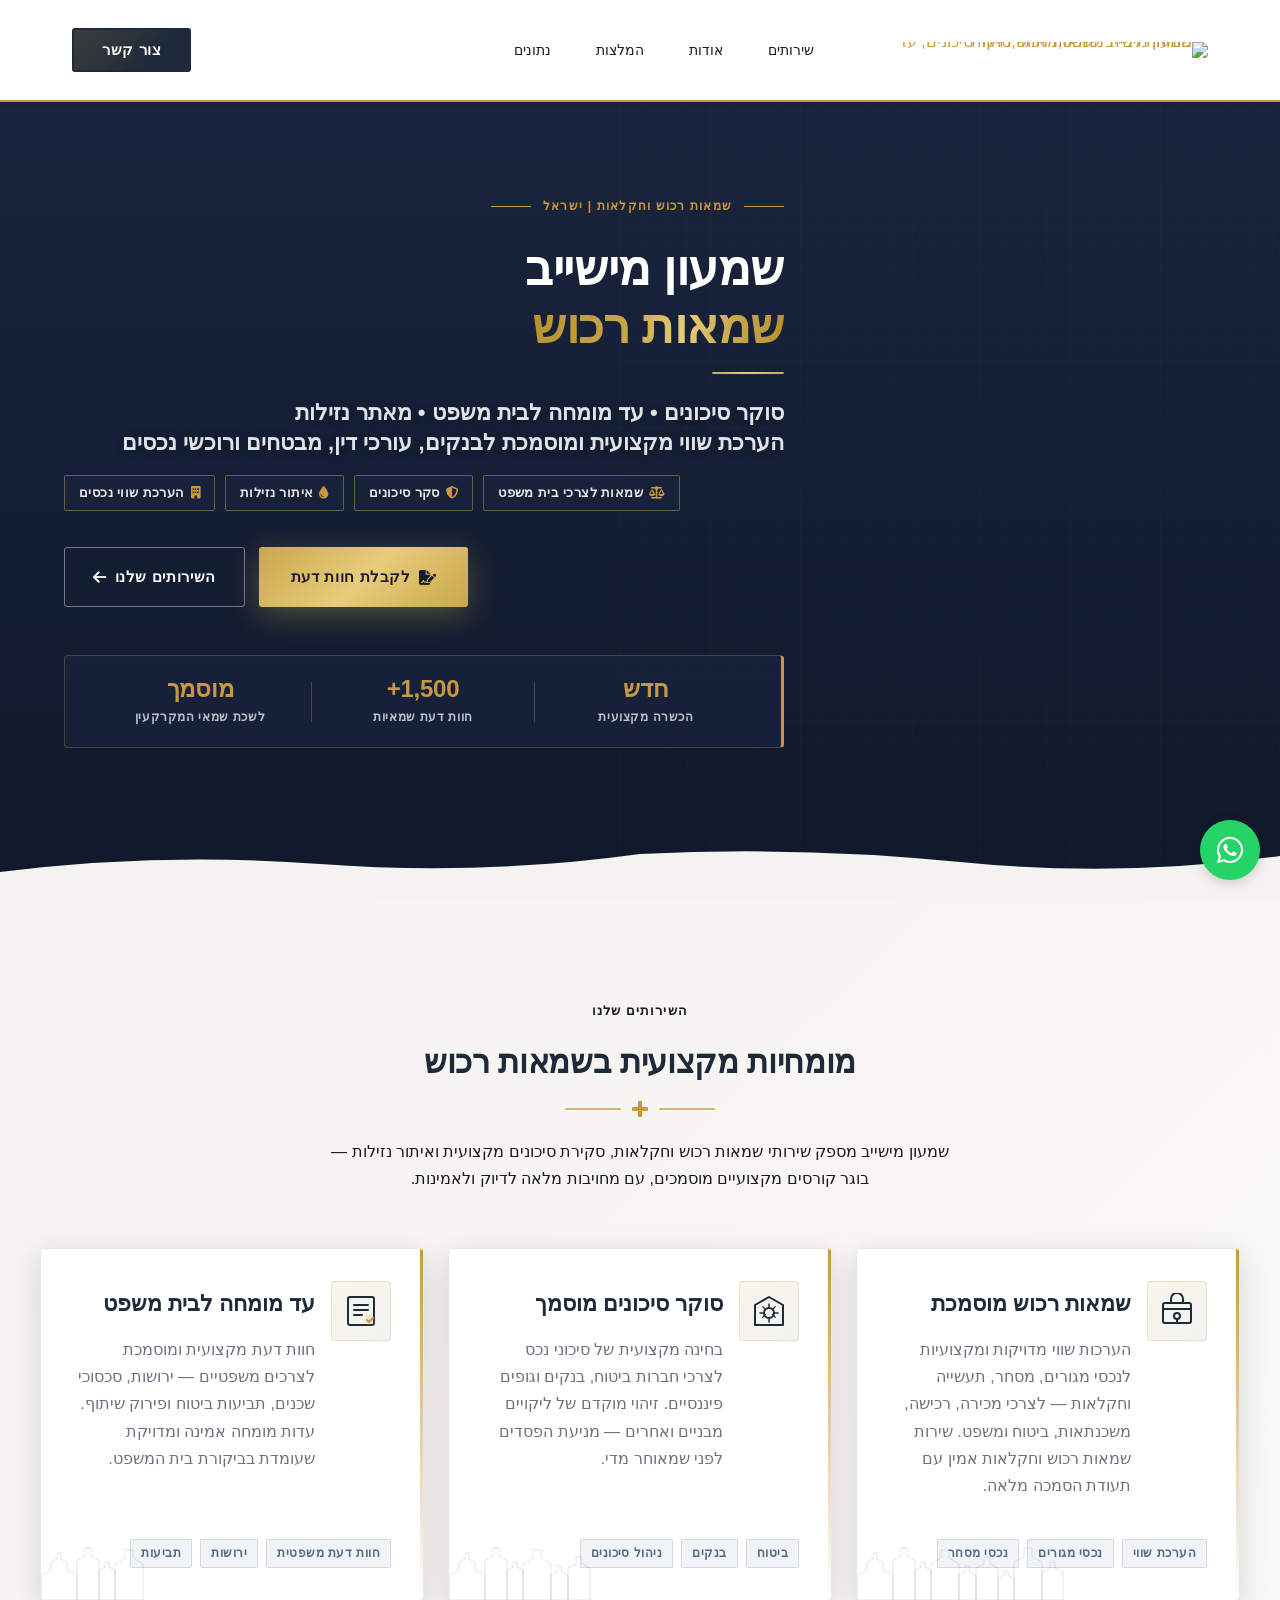
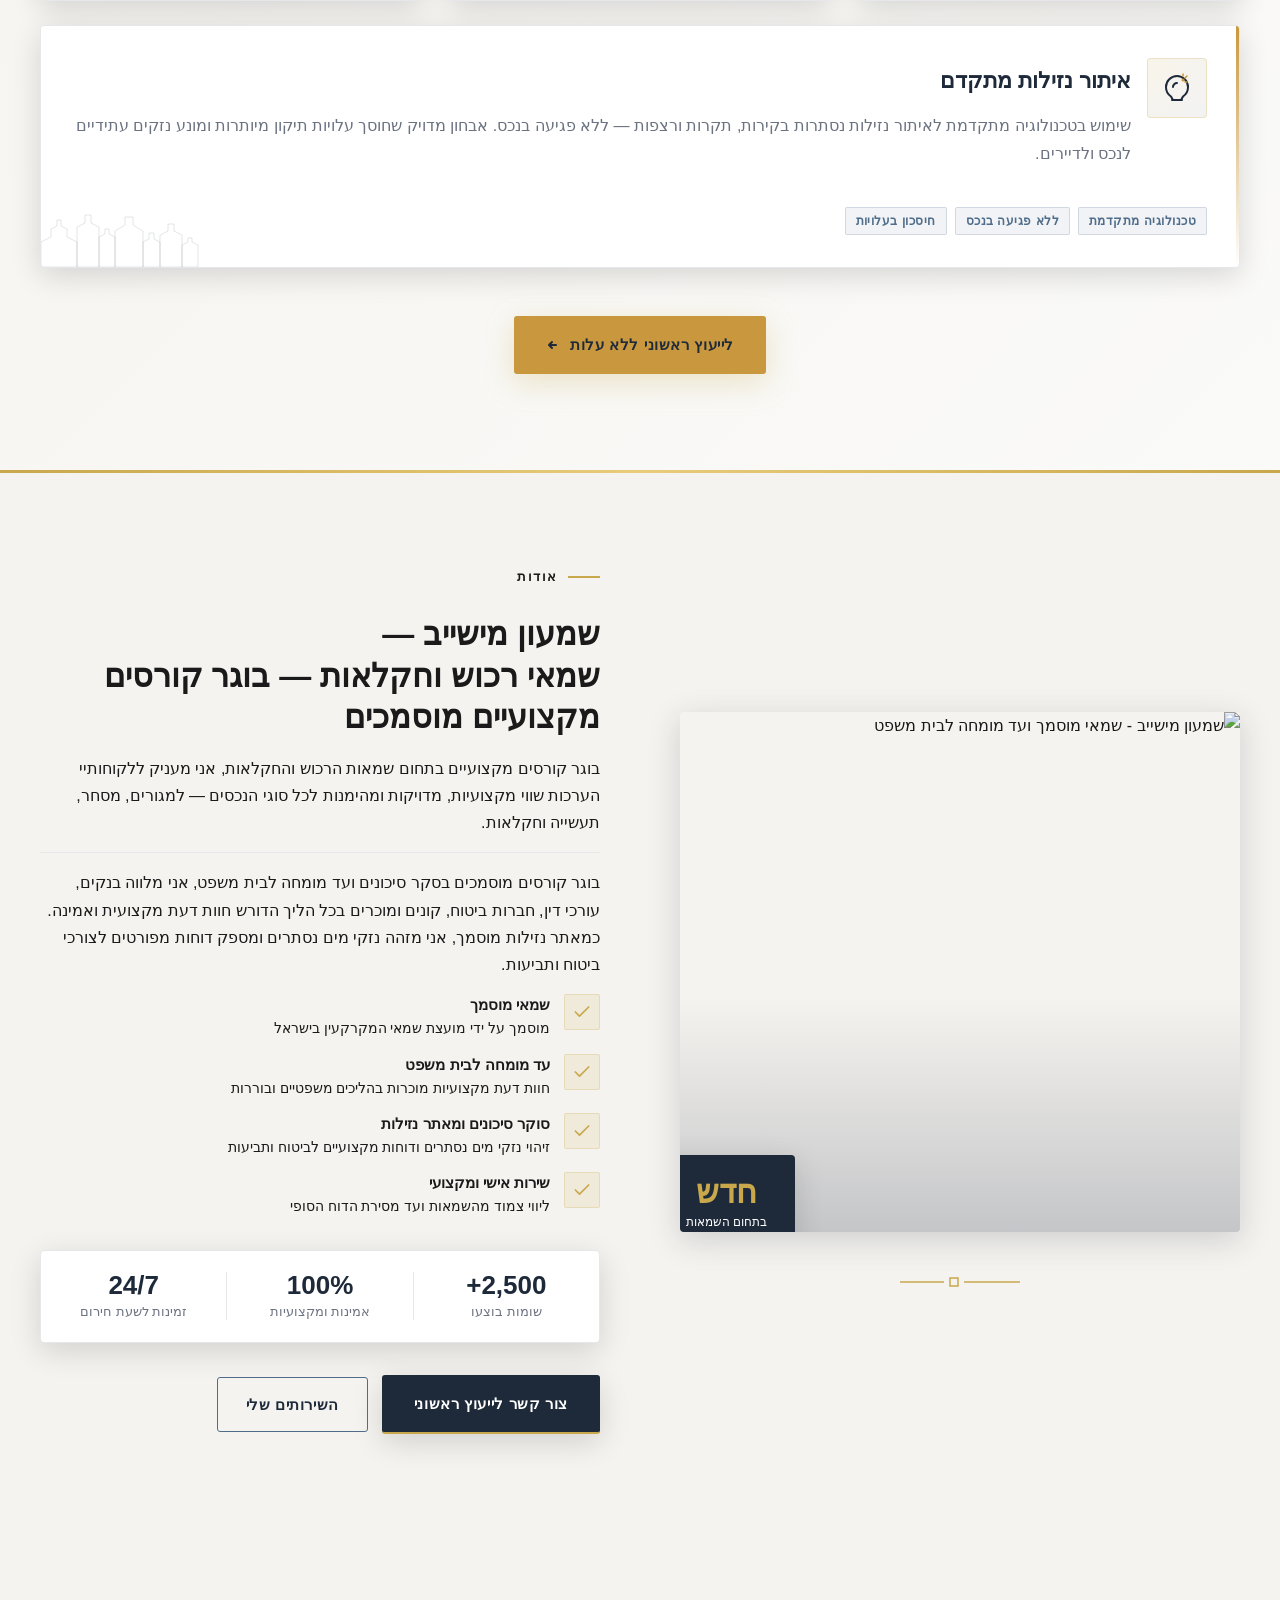
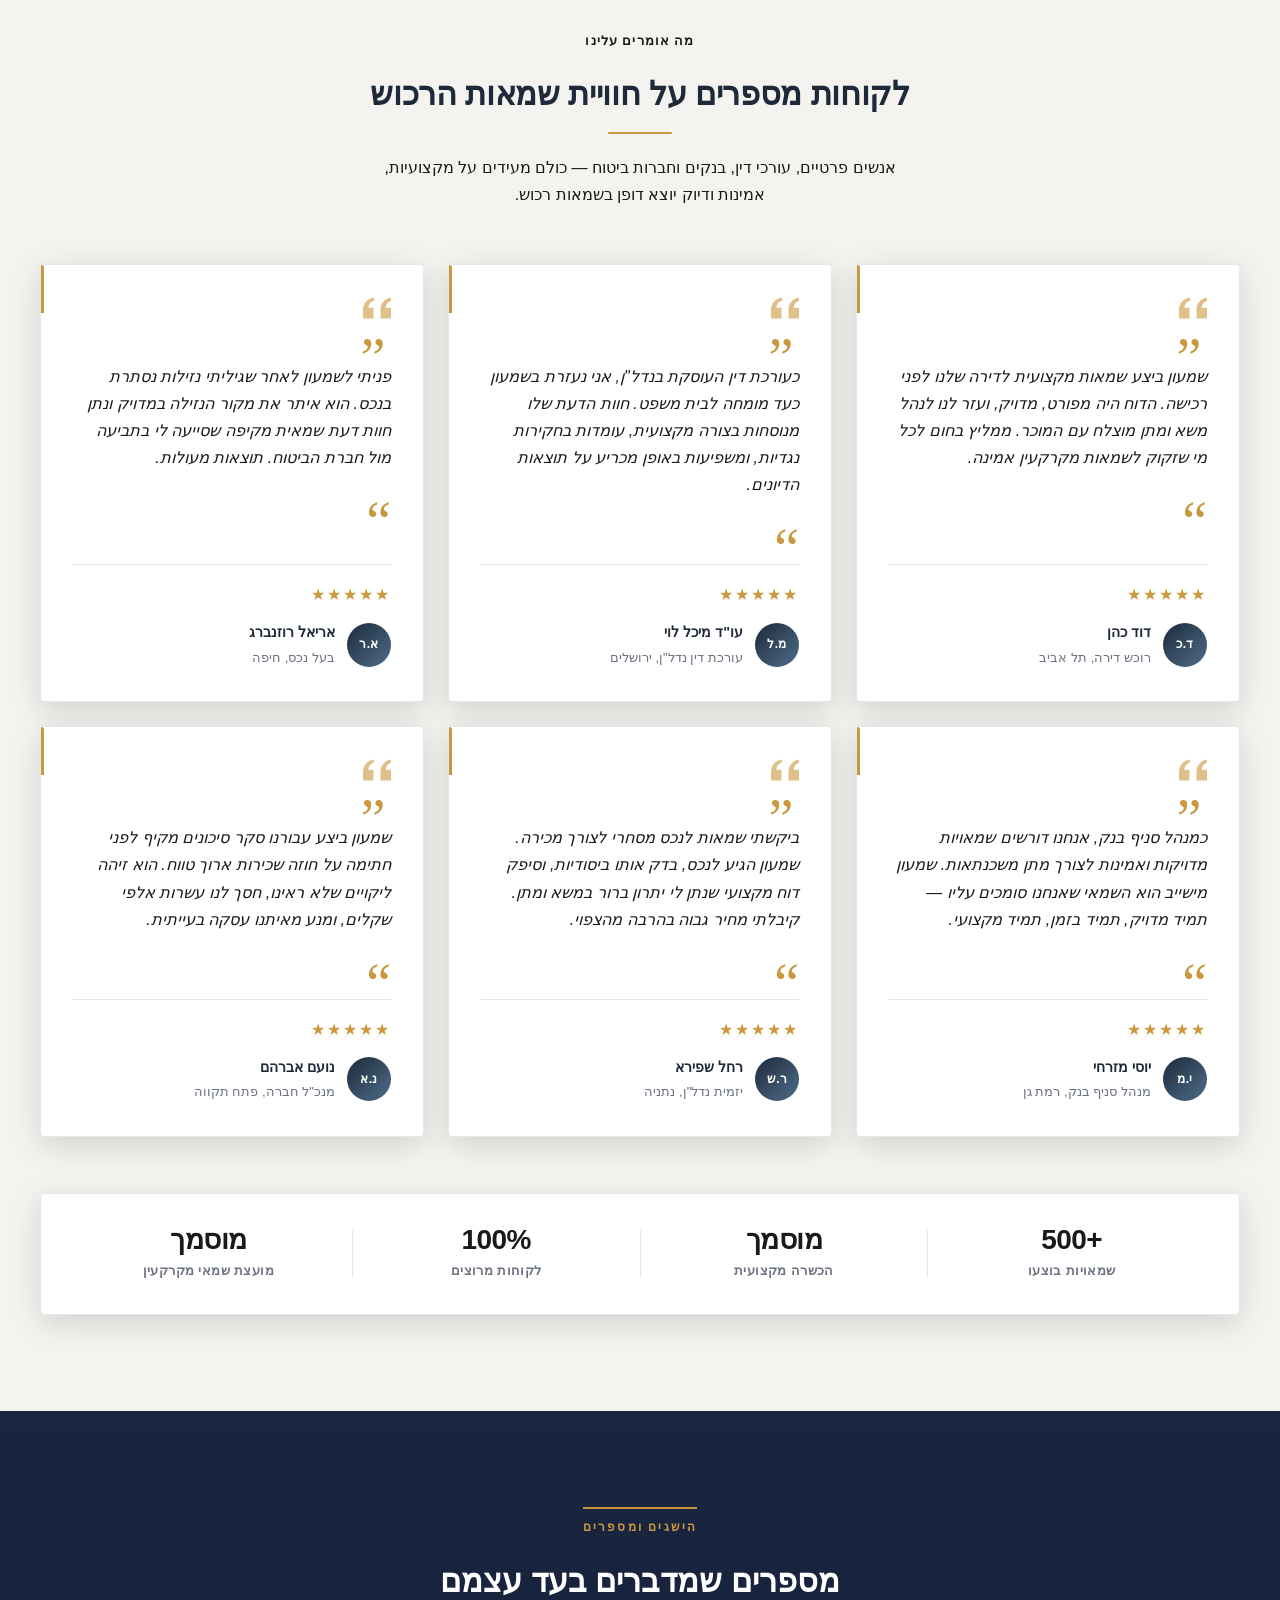
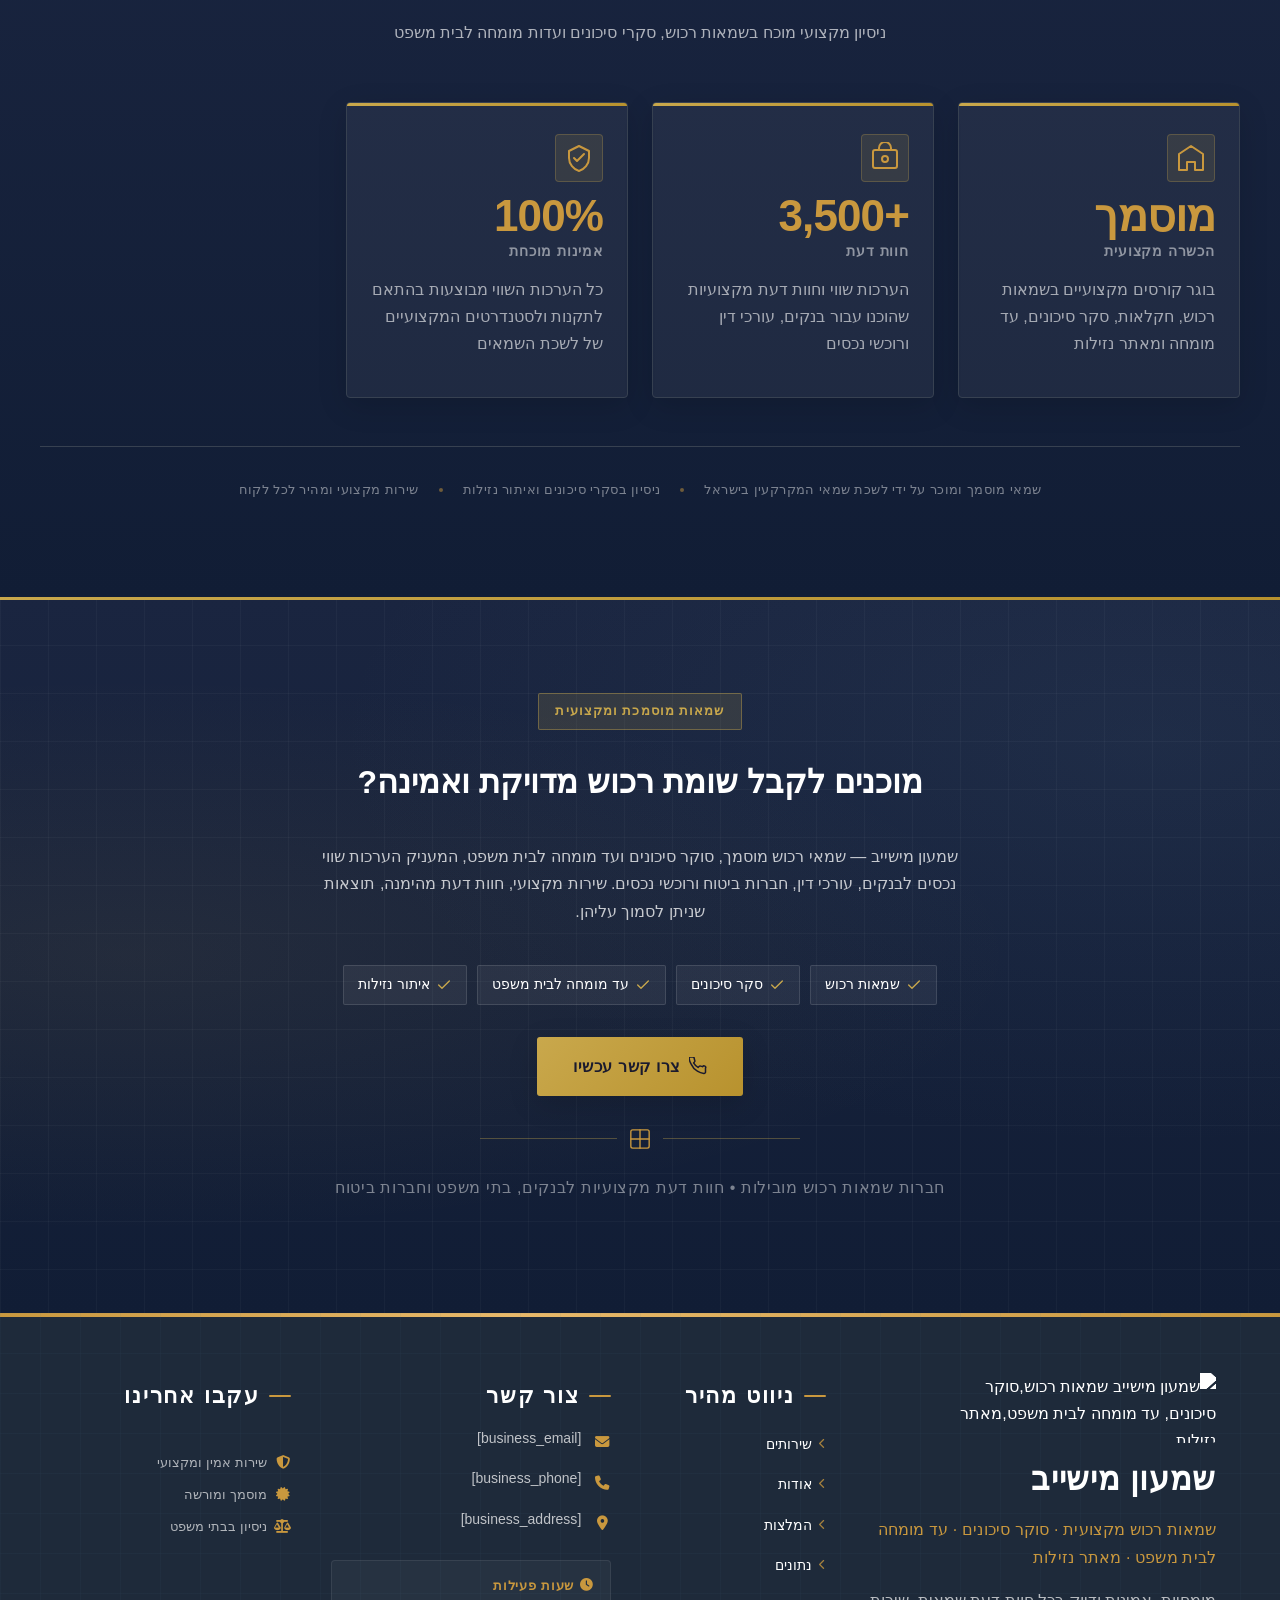
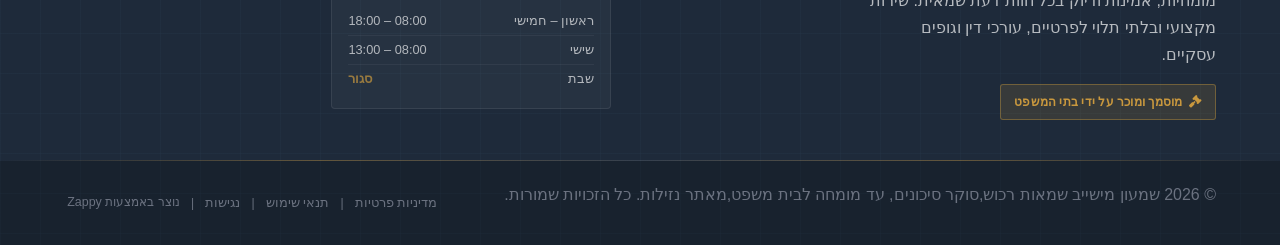
==== commit 30797fae: "Background sync: Progressive GitHub Sync" ====
--- a/public/index.html
+++ b/public/index.html
@@ -1 +1 @@
-<!doctype html><html dir="rtl" lang="he"><head><meta charset="UTF-8"><meta content="width=device-width,initial-scale=1" name="viewport"><meta content="index, follow" name="robots"><title>real estate appraisal companies — שמעון מישייב שמאות רכוש,סו</title><meta content="A real estate property appraisal business offering professional property valuation services. The business focuses on providing accurate and reliable property as" name="description"><meta content="real estate appraisal companies, Real Estate Appraisal, real estate appraisal, real estate appraisal cost" name="keywords"><link href="/assets/favicon.ico" rel="icon" type="image/x-icon"><link href="/assets/favicon-16x16.png" rel="icon" type="image/png" sizes="16x16"><link href="/assets/favicon-32x32.png" rel="icon" type="image/png" sizes="32x32"><link href="/assets/favicon-48x48.png" rel="icon" type="image/png" sizes="48x48"><link href="/assets/favicon-192x192.png" rel="icon" type="image/png" sizes="192x192"><link href="/assets/favicon-512x512.png" rel="icon" type="image/png" sizes="512x512"><link href="/assets/apple-touch-icon.png" rel="apple-touch-icon"><script>!function(){"use strict";var t="9ea5f652-8d16-4b52-823f-4fe49ee93a2d",e="https://api.zappy5.com/api/analytics/track",a=18e5,n=2592e6,o=!0,i=!0,r=!0;var s=function(){var e="zappy_visitor_"+t,a=null;try{if(a=localStorage.getItem(e)){var o=JSON.parse(a),i=Date.now();if(i-o.created<n)return o.lastSeen=i,localStorage.setItem(e,JSON.stringify(o)),o.id}}catch(t){console.warn("Zappy Analytics: LocalStorage not available")}var r="zv_"+Date.now()+"_"+Math.random().toString(36).substr(2,9);try{localStorage.setItem(e,JSON.stringify({id:r,created:Date.now(),lastSeen:Date.now()}))}catch(t){}return r}(),c=function(){var e="zappy_session_"+t,n=null;try{if(n=sessionStorage.getItem(e)){var o=JSON.parse(n),i=Date.now();if(i-o.timestamp<a)return o.timestamp=i,sessionStorage.setItem(e,JSON.stringify(o)),o.id}}catch(t){console.warn("Zappy Analytics: SessionStorage not available")}var r="zs_"+Date.now()+"_"+Math.random().toString(36).substr(2,9);try{sessionStorage.setItem(e,JSON.stringify({id:r,timestamp:Date.now()}))}catch(t){}return r}();function l(a,n){n=n||{};var o={website_id:t,event_type:a,page_path:window.location.pathname,referrer:document.referrer||"direct",visitor_id:s,session_id:c,metadata:n};if(navigator.sendBeacon){var i=new Blob([JSON.stringify(o)],{type:"application/json"});navigator.sendBeacon(e,i)}else fetch(e,{method:"POST",headers:{"Content-Type":"application/json"},body:JSON.stringify(o),keepalive:!0}).catch(function(t){console.warn("Zappy Analytics: Failed to track event",t)})}o&&l("pageview",{title:document.title,url:window.location.href}),i&&document.addEventListener("click",function(t){var e=t.target;if("BUTTON"===e.tagName||e.closest("button")){var a="BUTTON"===e.tagName?e:e.closest("button");l("click",{element:"button",text:a.textContent.trim().substring(0,100),id:a.id||null,class:a.className||null})}else if("A"===e.tagName||e.closest("a")){var n="A"===e.tagName?e:e.closest("a");l("navigation",{element:"link",text:n.textContent.trim().substring(0,100),href:n.href,external:n.hostname!==window.location.hostname})}},!0),r&&document.addEventListener("submit",function(t){var e=t.target;l("form_submit",{form_id:e.id||null,form_name:e.name||null,form_action:e.action||null,form_method:e.method||"GET"})},!0);var d=Date.now();window.addEventListener("beforeunload",function(){l("page_unload",{time_on_page:Math.floor((Date.now()-d)/1e3),page_path:window.location.pathname})}),window.zappyAnalytics={track:l,getVisitorId:function(){return s},getSessionId:function(){return c}}}()</script><meta content="real estate appraisal companies — שמעון מישייב שמאות רכוש,סו" property="og:title"><meta content="A real estate property appraisal business offering professional property valuation services. The business focuses on providing accurate and reliable property as" property="og:description"><meta content="summary_large_image" name="twitter:card"><meta content="real estate appraisal companies — שמעון מישייב שמאות רכוש,סו" name="twitter:title"><meta content="A real estate property appraisal business offering professional property valuation services. The business focuses on providing accurate and reliable property as" name="twitter:description"><meta content="website" property="og:type"><meta content="he_IL" property="og:locale"><link href="https://cdnjs.cloudflare.com/ajax/libs/font-awesome/6.4.0/css/all.min.css" rel="stylesheet"><style>.skip-link{position:absolute;top:0;left:0;transform:translateY(-200%);padding:12px 18px;background:var(--bg-dark,#1a1a1a);color:var(--text-light,#fff);font-weight:600;border-radius:0 0 8px 0;z-index:10000}.skip-link:focus{transform:none;outline:2px solid var(--ring,#fff);outline-offset:2px}:focus-visible{outline:2px solid var(--ring,currentColor);outline-offset:3px}</style><link href="/assets/favicon.ico" rel="icon" type="image/x-icon"><link href="/assets/favicon-16x16.png" rel="icon" type="image/png" sizes="16x16"><link href="/assets/favicon-32x32.png" rel="icon" type="image/png" sizes="32x32"><link href="/assets/favicon-48x48.png" rel="icon" type="image/png" sizes="48x48"><link href="/assets/favicon-192x192.png" rel="icon" type="image/png" sizes="192x192"><link href="/assets/favicon-512x512.png" rel="icon" type="image/png" sizes="512x512"><link href="/assets/apple-touch-icon.png" rel="apple-touch-icon"><link href="https://cdn.jsdelivr.net/npm/vanilla-cookieconsent@3/dist/cookieconsent.css" rel="stylesheet"><script src="https://cdn.jsdelivr.net/npm/vanilla-cookieconsent@3/dist/cookieconsent.umd.js"></script><script src="https://cdn.jsdelivr.net/gh/mickidum/acc_toolbar/acctoolbar/acctoolbar.min.js"></script><link href="/styles.css" rel="stylesheet"><script>window.ZAPPY_WEBSITE_ID="9ea5f652-8d16-4b52-823f-4fe49ee93a2d",window.ZAPPY_API_BASE="https://api.zappy5.com"</script><style id="zappy-dropdown-submenu-styles">#navMenu li:has(.sub-menu),.nav-menu li:has(.sub-menu),.navbar li:has(.sub-menu),nav li:has(.sub-menu){position:relative}#navMenu .sub-menu,.nav-menu .sub-menu,.navbar .sub-menu,nav .sub-menu{display:block!important;position:absolute!important;top:100%;left:0;min-width:220px;background:#fff;border-radius:8px;box-shadow:0 8px 25px rgba(0,0,0,.15);padding:8px 0;opacity:0;visibility:hidden;transform:translateY(10px);transition:all .3s ease;z-index:1000;list-style:none;pointer-events:none}#navMenu li:hover>.sub-menu,.nav-menu li:hover>.sub-menu,.navbar li:hover>.sub-menu,nav li:hover>.sub-menu{opacity:1!important;visibility:visible!important;transform:translateY(0)!important;pointer-events:auto!important}.sub-menu li{list-style:none;margin:0;padding:0}.sub-menu a{display:block!important;padding:10px 16px!important;color:var(--text-dark,#333)!important;font-weight:500;text-decoration:none;white-space:nowrap;transition:background-color .2s}.sub-menu .zappy-nav-child>a{padding-left:28px!important;font-size:.9em!important;opacity:.85!important}[dir=rtl] .sub-menu .zappy-nav-child>a,html[lang=ar] .sub-menu .zappy-nav-child>a,html[lang=he] .sub-menu .zappy-nav-child>a{padding-left:10px!important;padding-right:28px!important}.sub-menu .zappy-nav-parent>a{font-weight:600!important}.sub-menu a:hover{background-color:#f5f5f5}[dir=rtl] .nav-menu .sub-menu,[dir=rtl] .navbar .sub-menu,[dir=rtl] nav .sub-menu,html[lang=ar] .nav-menu .sub-menu,html[lang=ar] .navbar .sub-menu,html[lang=ar] nav .sub-menu,html[lang=he] .nav-menu .sub-menu,html[lang=he] .navbar .sub-menu,html[lang=he] nav .sub-menu{left:auto!important;right:0!important}.sub-menu:empty,.sub-menu:not(:has(li)):not(:has(> a)),.sub-menu:not(:has(li:not(.zappy-hidden-menu-item))):not(:has(> a)){display:none!important;opacity:0!important;visibility:hidden!important;pointer-events:none!important}li:has(.menu-group-title):hover>.sub-menu{opacity:1!important;visibility:visible!important;transform:translateY(0)!important;pointer-events:auto!important}#navMenu>li>.menu-group-title,.nav-menu>li>.menu-group-title{display:inline-block;padding:.5rem 1rem;cursor:default;user-select:none}@media (max-width:768px){#navMenu .sub-menu,.nav-menu .sub-menu,.navbar .sub-menu,nav .sub-menu{position:static!important;transform:none!important;box-shadow:none!important;background:0 0!important;max-height:0;overflow:hidden;opacity:0;visibility:hidden;transition:max-height .3s ease,opacity .3s ease;padding:0!important;border-radius:0!important}#navMenu .sub-menu.mobile-expanded,.nav-menu .sub-menu.mobile-expanded,.navbar .sub-menu.mobile-expanded{max-height:none!important;overflow-y:visible!important;opacity:1!important;visibility:visible!important;padding:8px 0 8px 16px!important}[dir=rtl] .sub-menu.mobile-expanded,html[lang=he] .sub-menu.mobile-expanded{padding:8px 16px 8px 0!important}#navMenu li:hover>.sub-menu,.nav-menu li:hover>.sub-menu,.navbar li:hover>.sub-menu,nav li:hover>.sub-menu{opacity:0;visibility:hidden;pointer-events:none}#navMenu li>.sub-menu.mobile-expanded,.nav-menu li>.sub-menu.mobile-expanded,.navbar li>.sub-menu.mobile-expanded,nav li>.sub-menu.mobile-expanded{opacity:1!important;visibility:visible!important;pointer-events:auto!important}#navMenu li:has(.sub-menu),.nav-menu li:has(.sub-menu),.navbar li:has(.sub-menu),nav li:has(.sub-menu){display:flex!important;flex-wrap:wrap!important;align-items:center!important;position:relative!important;min-height:44px!important}#navMenu li:has(.sub-menu)>a,.nav-menu li:has(.sub-menu)>a,.navbar li:has(.sub-menu)>a,nav li:has(.sub-menu)>a{flex:1!important;min-width:0!important}#navMenu li:has(.sub-menu)>.menu-group-title,.nav-menu li:has(.sub-menu)>.menu-group-title,.navbar li:has(.sub-menu)>.menu-group-title,nav li:has(.sub-menu)>.menu-group-title{flex:1!important;min-width:0!important;padding:0!important;line-height:inherit!important}#navMenu li:has(.sub-menu)>.sub-menu,.nav-menu li:has(.sub-menu)>.sub-menu,.navbar li:has(.sub-menu)>.sub-menu,nav li:has(.sub-menu)>.sub-menu{flex-basis:100%!important;width:100%!important}#navMenu li:has(.sub-menu)>a [class*=arrow],#navMenu li:has(.sub-menu)>a [class*=chevron],.nav-menu li:has(.sub-menu)>a .fa-angle-down,.nav-menu li:has(.sub-menu)>a .fa-chevron-down,.nav-menu li:has(.sub-menu)>a [class*=arrow],.nav-menu li:has(.sub-menu)>a [class*=chevron],nav li:has(.sub-menu)>a [class*=arrow],nav li:has(.sub-menu)>a [class*=chevron]{display:none!important;visibility:hidden!important}.mobile-submenu-toggle{display:flex!important;align-items:center!important;justify-content:center!important;width:44px!important;height:auto!important;background:0 0!important;border:none!important;cursor:pointer!important;color:var(--text-dark)!important;position:static!important;flex-shrink:0!important;align-self:stretch!important;z-index:2!important;padding:0!important;margin:0!important}.mobile-submenu-toggle::after{content:''!important;width:0!important;height:0!important;border-left:6px solid transparent!important;border-right:6px solid transparent!important;border-top:7px solid currentColor!important;transition:transform .3s ease!important}.mobile-submenu-toggle.expanded::after{transform:rotate(180deg)!important}.sub-menu a{padding:10px 0!important;display:block!important;color:var(--text-dark)!important;white-space:normal!important}.sub-menu .zappy-nav-child>a{padding-left:28px!important;font-size:.9em!important;opacity:.85!important}[dir=rtl] .sub-menu .zappy-nav-child>a,html[lang=ar] .sub-menu .zappy-nav-child>a,html[lang=he] .sub-menu .zappy-nav-child>a{padding-left:0!important;padding-right:28px!important}.sub-menu .zappy-nav-parent>a{font-weight:600!important}#navMenu.active,.nav-menu.active{max-width:100vw!important;overflow-x:hidden!important;box-sizing:border-box!important}.navbar .sub-menu li a,.zappy-products-dropdown .sub-menu a,nav.navbar .sub-menu li a{color:var(--text-dark)!important}}@media (min-width:769px){.mobile-submenu-toggle{display:none!important}}</style><style id="zappy-widget-visibility">html[dir=rtl] .whatsapp-float{right:20px!important;left:auto!important}html:not([dir]) .whatsapp-float,html[dir=ltr] .whatsapp-float{left:20px!important;right:auto!important}html[dir=rtl] #mic-access-tool-general-button,html[dir=rtl] #mic-init-access-tool #mic-access-tool-general-button,html[dir=rtl] #mic-init-access-tool .mic-access-tool-general-button,html[dir=rtl] ._access-icon,html[dir=rtl] .mic-access-tool-general-button{left:20px!important;right:auto!important}html:not([dir]) #mic-access-tool-general-button,html:not([dir]) #mic-init-access-tool #mic-access-tool-general-button,html:not([dir]) #mic-init-access-tool .mic-access-tool-general-button,html:not([dir]) ._access-icon,html:not([dir]) .mic-access-tool-general-button,html[dir=ltr] #mic-access-tool-general-button,html[dir=ltr] #mic-init-access-tool #mic-access-tool-general-button,html[dir=ltr] #mic-init-access-tool .mic-access-tool-general-button,html[dir=ltr] ._access-icon,html[dir=ltr] .mic-access-tool-general-button{right:20px!important;left:auto!important}@media (max-width:768px){.whatsapp-float{display:flex!important}}@media (min-width:769px){.whatsapp-float{display:flex!important}}@media (max-width:768px){#mic-access-tool-general-button,#mic-init-access-tool #mic-access-tool-general-button,#mic-init-access-tool .mic-access-tool-general-button,._access-icon,.mic-access-tool-general-button{display:flex!important;visibility:visible!important;opacity:1!important;pointer-events:auto!important}#mic-access-tool-box.opened-mic-access-tool,#mic-init-access-tool #mic-access-tool-box.opened-mic-access-tool,.mic-access-tool-box.opened-mic-access-tool{visibility:visible!important;opacity:1!important;pointer-events:auto!important}}@media (min-width:769px){#mic-access-tool-general-button,#mic-init-access-tool #mic-access-tool-general-button,#mic-init-access-tool .mic-access-tool-general-button,._access-icon,.mic-access-tool-general-button{display:flex!important;visibility:visible!important;opacity:1!important;pointer-events:auto!important}#mic-access-tool-box.opened-mic-access-tool,#mic-init-access-tool #mic-access-tool-box.opened-mic-access-tool,.mic-access-tool-box.opened-mic-access-tool{visibility:visible!important;opacity:1!important;pointer-events:auto!important}}</style></head><body><a href="#main" class="skip-link">דלג לתוכן הראשי</a><nav class="navbar" dir="rtl"><button aria-label="Menu" class="mobile-toggle" id="mobileToggle"><svg viewBox="0 0 24 24" fill="none" height="24" width="24" class="hamburger-icon"><path d="M3 12h18M3 6h18M3 18h18" stroke="currentColor" stroke-width="2" stroke-linecap="round"></path></svg> <svg viewBox="0 0 24 24" fill="none" height="24" width="24" class="close-icon" style="display:none"><path d="M18 6L6 18M6 6l12 12" stroke="currentColor" stroke-width="2" stroke-linecap="round"></path></svg></button> <button aria-label="Call" class="phone-header-btn" data-phone="[business_phone]"><svg viewBox="0 0 24 24" fill="currentColor" height="20" width="20"><path d="M22 16.92v3a2 2 0 0 1-2.18 2 19.79 19.79 0 0 1-8.63-3.07 19.5 19.5 0 0 1-6-6 19.79 19.79 0 0 1-3.07-8.67A2 2 0 0 1 4.11 2h3a2 2 0 0 1 2 1.72 12.84 12.84 0 0 0 .7 2.81 2 2 0 0 1-.45 2.11L8.09 9.91a16 16 0 0 0 6 6l1.27-1.27a2 2 0 0 1 2.11-.45 12.84 12.84 0 0 0 2.81.7A2 2 0 0 1 22 16.92z"></path></svg></button><div class="nav-container"><div class="nav-right-group"><div class="nav-brand"><a href="/" class="logo-link"><img alt="שמעון מישייב שמאות רכוש,סוקר סיכונים, עד מומחה לבית משפט,מאתר נזילות" src="/assets/site-----image-1.webp" class="logo"></a></div><ul class="nav-menu" id="navMenu"><li><a href="#features">שירותים</a></li><li><a href="#about">אודות</a></li><li><a href="#testimonials">המלצות</a></li><li><a href="#stats">נתונים</a></li></ul></div><div class="nav-cta-container"><a href="#cta" class="nav-cta-btn">צור קשר</a></div></div></nav><script>window.addEventListener("load",function(){const e=document.querySelector(".navbar, nav, header");if(!e)return void console.log("[Navbar] Navbar element not found");let t=document.getElementById("mobileToggle")||document.querySelector(".mobile-toggle")||document.querySelector(".hamburger")||document.querySelector(".hamburger-menu")||document.querySelector(".menu-toggle")||document.querySelector(".burger-menu")||document.querySelector('[aria-label="Menu"]')||document.querySelector('[aria-label="תפריט"]');const n=document.querySelector(".phone-header-btn"),o=window.getComputedStyle(e);let r=o.backgroundColor;if(console.log("[Navbar] Initial navbar background:",r),"transparent"===r||"rgba(0, 0, 0, 0)"===r||r.startsWith("rgba")&&r.includes(", 0)")){const e=o.backgroundImage;if(e&&"none"!==e)console.log("[Navbar] Navbar has background image/gradient, using dark text"),r="rgb(240, 240, 240)";else{const e=window.getComputedStyle(document.body).backgroundColor;console.log("[Navbar] Navbar transparent, using body background:",e),r=e}}const a=r.match(/\d+/g);if(a&&a.length>=3){const e=(.299*parseInt(a[0])+.587*parseInt(a[1])+.114*parseInt(a[2]))/255;console.log("[Navbar] Mobile button colors preserved from Claude CSS (luminance:",e.toFixed(2)+")");const o=document.createElement("style");o.id="zappy-mobile-nav-fix";document.documentElement.lang;document.documentElement.dir,o.textContent='\n        /* Hide mobile buttons on desktop, show only on mobile */\n        @media (min-width: 769px) {\n          .mobile-toggle,\n          .phone-header-btn {\n            display: none !important;\n          }\n        }\n        \n        /* Show and position mobile buttons correctly on mobile */\n        @media (max-width: 768px) {\n          .navbar,\n          nav.navbar {\n            min-height: 70px !important;\n          }\n\n          .mobile-toggle,\n          .phone-header-btn {\n            position: absolute !important;\n            top: 0 !important;\n            bottom: 0 !important;\n            margin-top: auto !important;\n            margin-bottom: auto !important;\n            transform: none !important;\n            z-index: 1001 !important;\n            display: flex !important;\n            align-items: center !important;\n            justify-content: center !important;\n            width: 36px !important;\n            height: 36px !important;\n            border-radius: 50% !important;\n            border: none !important;\n            cursor: pointer !important;\n            padding: 6px !important;\n            background: none !important;\n            color: var(--nav-text, var(--text-dark)) !important;\n            touch-action: manipulation !important;\n            -webkit-tap-highlight-color: transparent !important;\n          }\n\n          html[data-zappy-site-type="ecommerce"] .phone-header-btn,\n          body[data-zappy-site-type="ecommerce"] .phone-header-btn,\n          html[data-zappy-site-type="ecommerce"] header .phone-header-btn,\n          html[data-zappy-site-type="ecommerce"] nav .phone-header-btn {\n            display: none !important;\n            visibility: hidden !important;\n            width: 0 !important;\n            height: 0 !important;\n            min-width: 0 !important;\n            overflow: hidden !important;\n          }\n          \n          /* LTR positioning (default): hamburger LEFT, phone RIGHT */\n          html:not([dir="rtl"]):not([lang="he"]):not([lang="ar"]) .mobile-toggle,\n          html[dir="ltr"] .mobile-toggle {\n            left: 12px !important;\n            right: auto !important;\n          }\n          html:not([dir="rtl"]):not([lang="he"]):not([lang="ar"]) .phone-header-btn,\n          html[dir="ltr"] .phone-header-btn {\n            right: 12px !important;\n            left: auto !important;\n          }\n          \n          /* RTL positioning: hamburger RIGHT, phone LEFT */\n          html[dir="rtl"] .mobile-toggle,\n          html[lang="he"] .mobile-toggle,\n          html[lang="ar"] .mobile-toggle {\n            right: 12px !important;\n            left: auto !important;\n          }\n          html[dir="rtl"] .phone-header-btn,\n          html[lang="he"] .phone-header-btn,\n          html[lang="ar"] .phone-header-btn {\n            left: 12px !important;\n            right: auto !important;\n          }\n          \n          /* CRITICAL: Ensure nav-container has min-height on mobile */\n          /* All children are positioned absolutely/fixed on mobile, so height:auto collapses to 0 */\n          .nav-container {\n            min-height: 70px !important;\n            position: relative !important;\n          }\n          \n          /* Ensure SVG icons are properly sized and inherit color */\n          .mobile-toggle svg,\n          .phone-header-btn svg {\n            width: 24px !important;\n            height: 24px !important;\n            /* Don\'t force display - let JavaScript control hamburger/close toggle */\n          }\n          \n          /* Reset nav-cta-container on mobile - remove desktop box-shadow/padding */\n          /* that creates a visible ghost box when CTA button is hidden */\n          .nav-cta-container {\n            box-shadow: none !important;\n            padding: 0 !important;\n          }\n          \n          /* Hide nav-cta-container entirely on mobile when there\'s no lang-switcher */\n          /* (only the CTA button is inside, and it\'s hidden on mobile) */\n          .nav-cta-container:not(:has(.lang-switcher)) {\n            display: none !important;\n          }\n          \n          /* CRITICAL: Prevent hero image fade gradient from bleeding over headline text */\n          /* The .image-fade-gradient has bottom: -30px (extends below parent) */\n          /* On mobile stacked layout, this overlaps the h1 text below the image */\n          .hero-image-column {\n            overflow: hidden !important;\n          }\n          .image-fade-gradient {\n            bottom: 0 !important;\n          }\n          \n          /* Hide desktop language switcher on mobile - hamburger menu handles it */\n          /* High specificity to override stored CSS */\n          .lang-switcher,\n          .nav-cta-container .lang-switcher,\n          .nav-container .lang-switcher,\n          .navbar .lang-switcher,\n          .navbar .nav-cta-container .lang-switcher {\n            display: none !important;\n          }\n        }\n      ';const r=document.getElementById("zappy-mobile-nav-fix");r&&r.remove(),document.head.appendChild(o),console.log("[Navbar] Critical CSS injected for mobile nav positioning");const i=window.innerWidth<=768;if(t){const e=t.querySelector(".hamburger-icon"),n=t.querySelector(".close-icon");e&&(e.style.setProperty("width","24px","important"),e.style.setProperty("height","24px","important"),e.style.setProperty("display","block","important")),n&&(n.style.setProperty("width","24px","important"),n.style.setProperty("height","24px","important"),n.style.setProperty("display","none","important")),i?(t.style.setProperty("position","absolute","important"),t.style.setProperty("top","0","important"),t.style.setProperty("bottom","0","important"),t.style.setProperty("margin-top","auto","important"),t.style.setProperty("margin-bottom","auto","important"),t.style.setProperty("transform","none","important"),t.style.setProperty("z-index","1001","important"),t.style.removeProperty("left"),t.style.removeProperty("right"),console.log("[Navbar] Mobile toggle positioning applied (mobile viewport)")):(t.style.removeProperty("position"),t.style.removeProperty("top"),t.style.removeProperty("transform"),t.style.removeProperty("z-index"),t.style.removeProperty("left"),t.style.removeProperty("right"),console.log("[Navbar] Desktop viewport - cleared mobile toggle inline positioning"))}if(n){const e=n.querySelector("svg");e&&(e.style.width="24px",e.style.height="24px",e.setAttribute("width","24"),e.setAttribute("height","24")),i?(n.style.setProperty("position","absolute","important"),n.style.setProperty("top","0","important"),n.style.setProperty("bottom","0","important"),n.style.setProperty("margin-top","auto","important"),n.style.setProperty("margin-bottom","auto","important"),n.style.setProperty("transform","none","important"),n.style.setProperty("z-index","1001","important"),n.style.removeProperty("left"),n.style.removeProperty("right"),console.log("[Navbar] Phone button positioning applied (mobile viewport)")):(n.style.removeProperty("position"),n.style.removeProperty("top"),n.style.removeProperty("transform"),n.style.removeProperty("z-index"),n.style.removeProperty("left"),n.style.removeProperty("right"),console.log("[Navbar] Desktop viewport - cleared phone button inline positioning"))}}else console.log("[Navbar] Could not parse background color:",r);t=document.getElementById("mobileToggle")||document.querySelector(".mobile-toggle")||document.querySelector(".hamburger")||document.querySelector(".hamburger-menu")||document.querySelector(".menu-toggle")||document.querySelector(".burger-menu")||document.querySelector('[aria-label="Menu"]')||document.querySelector('[aria-label="תפריט"]');const i=document.getElementById("navMenu")||document.querySelector(".nav-menu")||document.querySelector(".nav-links")||document.querySelector("nav ul:not(.submenu)");if(!t||!i)return void console.log("[Navbar] Mobile toggle or menu not found:",{toggle:!!t,menu:!!i});i.id||(i.id="navMenu"),console.log("[Navbar] Initializing mobile menu...");const l=t.cloneNode(!0);t.parentNode.replaceChild(l,t);var s=0;function p(e){var t=Date.now();t-s<300||(s=t,function(e){e.preventDefault(),e.stopPropagation();const t=l.querySelector(".hamburger-icon"),n=l.querySelector(".close-icon");i.classList.contains("active")?(i.classList.remove("active"),t&&t.style.setProperty("display","block","important"),n&&n.style.setProperty("display","none","important"),document.body.style.overflow="",console.log("[Navbar] Menu closed")):(i.classList.add("active"),t&&t.style.setProperty("display","none","important"),n&&n.style.setProperty("display","block","important"),document.body.style.overflow="hidden",console.log("[Navbar] Menu opened"))}(e))}l.addEventListener("click",p),l.addEventListener("touchend",p),i.querySelectorAll("a").forEach(function(e){e.addEventListener("click",function(){if("#"===this.getAttribute("href"))return;const e=l.querySelector(".hamburger-icon"),t=l.querySelector(".close-icon");i.classList.remove("active"),e&&e.style.setProperty("display","block","important"),t&&t.style.setProperty("display","none","important"),document.body.style.overflow="",console.log("[Navbar] Menu closed (link clicked)")})});var m=i.querySelectorAll(".dropdown-toggle");m.forEach(function(e){e.addEventListener("click",function(e){e.preventDefault(),e.stopPropagation();var t=this.closest(".nav-dropdown");t&&(t.parentNode.querySelectorAll(".nav-dropdown.open").forEach(function(e){e!==t&&e.classList.remove("open")}),t.classList.toggle("open"),console.log("[Navbar] Dropdown toggled:",t.classList.contains("open")?"open":"closed"))})}),document.addEventListener("click",function(e){e.target.closest(".nav-dropdown")||document.querySelectorAll(".nav-dropdown.open").forEach(function(e){e.classList.remove("open")})}),console.log("[Navbar] Dropdown handlers initialized for "+m.length+" dropdowns"),n&&n.addEventListener("click",function(){const e=document.querySelectorAll('a[href^="tel:"]'),t=e.length>0?e[0].getAttribute("href").replace("tel:",""):"[business_phone]";window.location.href="tel:"+t,console.log("[Navbar] Phone button clicked")}),console.log("[Navbar] Mobile menu initialized successfully")})</script><main id="main"><section class="index-hero-section" data-band-index="0" data-layout-spec="בית-hero" dir="rtl" id="hero" data-hero-type="fullscreen-scrim"><div class="index-hero-bg"><img alt="שמאות רכוש מקצועית - נוף עירוני ישראלי עם תכניות אדריכליות" src="/assets/site-index-hero-image-1.webp" data-context="Dramatic aerial view of Israeli urban real estate and residential buildings at golden hour, with a foreground of architectural blueprint technical drawings and a measuring ruler, conveying professional property appraisal, legal documentation, and certified valuation expertise. Deep navy and warm gold tones, authoritative judicial aesthetic." data-placeholder="index-hero-image-1" height="700" loading="eager" width="1200" data-hero-bg="true" fetchpriority="high"></div><div class="index-hero-scrim" aria-hidden="true"></div><div class="index-hero-blueprint-grid" aria-hidden="true"><svg viewBox="0 0 800 600" aria-hidden="true" xmlns="http://www.w3.org/2000/svg" height="100%" width="55%" data-no-icon-edit="true" preserveAspectRatio="xMidYMid slice"><defs><pattern height="60" id="blueprintGrid" patternUnits="userSpaceOnUse" width="60" x="0" y="0"><path d="M 60 0 L 0 0 0 60" stroke="#C9A84C" stroke-width="0.5" fill="none"></path><path d="M 15 0 L 15 60 M 30 0 L 30 60 M 45 0 L 45 60 M 0 15 L 60 15 M 0 30 L 60 30 M 0 45 L 60 45" stroke="#C9A84C" stroke-width="0.2" fill="none"></path></pattern></defs><rect height="600" width="800" fill="url(#blueprintGrid)"></rect></svg></div><div class="index-hero-container"><div class="index-hero-content"><div class="index-hero-label" aria-label="תחום מומחיות"><span class="index-hero-label-line" aria-hidden="true"></span> <span class="index-hero-label-text">שמאות רכוש וחקלאות | ישראל</span> <span class="index-hero-label-line" aria-hidden="true"></span></div><h1 class="index-hero-h1">שמעון מישייב<br><span class="index-hero-h1-accent">שמאות רכוש</span></h1><div class="index-hero-gold-rule" aria-hidden="true"></div><h3 class="index-hero-h3">סוקר סיכונים • עד מומחה לבית משפט • מאתר נזילות<br>הערכת שווי מקצועית ומוסמכת לבנקים, עורכי דין, מבטחים ורוכשי נכסים</h3><ul class="index-hero-chips" aria-label="תחומי שירות"><li class="index-hero-chip"><i class="fa-solid fa-scale-balanced" aria-hidden="true"></i> שמאות לצרכי בית משפט</li><li class="index-hero-chip"><i class="fa-solid fa-shield-halved" aria-hidden="true"></i> סקר סיכונים</li><li class="index-hero-chip"><i class="fa-solid fa-droplet" aria-hidden="true"></i> איתור נזילות</li><li class="index-hero-chip"><i class="fa-solid fa-building" aria-hidden="true"></i> הערכת שווי נכסים</li></ul><div class="index-hero-cta-group"><a href="#contact" class="index-hero-btn-primary"><i class="fa-solid fa-file-signature" aria-hidden="true"></i> לקבלת חוות דעת </a><a href="#services" class="index-hero-btn-ghost">השירותים שלנו <i class="fa-solid fa-arrow-left" aria-hidden="true"></i></a></div><div class="index-hero-trust"><div class="index-hero-trust-item"><span class="index-hero-trust-num">חדש</span> <span class="index-hero-trust-desc">הכשרה מקצועית</span></div><div class="index-hero-trust-sep" aria-hidden="true"></div><div class="index-hero-trust-item"><span class="index-hero-trust-num">1,500+</span> <span class="index-hero-trust-desc">חוות דעת שמאיות</span></div><div class="index-hero-trust-sep" aria-hidden="true"></div><div class="index-hero-trust-item"><span class="index-hero-trust-num">מוסמך</span> <span class="index-hero-trust-desc">לשכת שמאי המקרקעין</span></div></div></div></div><div class="index-hero-divider-wrapper"><svg viewBox="0 0 1200 56" aria-hidden="true" xmlns="http://www.w3.org/2000/svg" data-no-icon-edit="true" preserveAspectRatio="none"><path d="M0,56 L0,28 Q150,8 300,20 T600,10 Q750,2 900,18 T1200,12 L1200,56 Z" fill="#F5F3EF"></path></svg></div></section><section class="index-features-section" data-band-index="1" data-layout-spec="בית-features" dir="rtl" id="features"><div class="index-features-container"><div class="index-features-header"><span class="index-features-label">השירותים שלנו</span><h2 class="index-features-title">מומחיות מקצועית בשמאות רכוש</h2><div class="index-features-rule"><span class="index-features-rule-line"></span> <svg viewBox="0 0 18 18" aria-hidden="true" fill="none" height="18" width="18" xmlns="http://www.w3.org/2000/svg" data-no-icon-edit="true" class="index-features-rule-icon"><rect height="4" width="16" x="1" y="7" rx="1" fill="var(--accent)"></rect><rect height="16" width="4" x="7" y="1" rx="1" fill="var(--accent)"></rect></svg> <span class="index-features-rule-line"></span></div><p class="index-features-subtitle">שמעון מישייב מספק שירותי שמאות רכוש וחקלאות, סקירת סיכונים מקצועית ואיתור נזילות — בוגר קורסים מקצועיים מוסמכים, עם מחויבות מלאה לדיוק ולאמינות.</p></div><div class="index-features-grid"><article class="index-feature-card"><div class="index-feature-card-top"><div class="index-feature-icon-wrap"><svg viewBox="0 0 36 36" aria-hidden="true" fill="none" height="36" width="36" xmlns="http://www.w3.org/2000/svg" data-element-type="icon" data-icon-type="svg"><rect height="20" width="28" x="4" y="10" rx="2" fill="none" stroke="currentColor" stroke-width="2"></rect><path d="M4 16h28" stroke="currentColor" stroke-width="2"></path><path d="M12 10V6a6 6 0 0 1 12 0v4" stroke="currentColor" stroke-width="2" stroke-linecap="round"></path><circle cx="18" cy="23" r="3" fill="none" stroke="currentColor" stroke-width="2"></circle><path d="M18 26v3" stroke="currentColor" stroke-width="2" stroke-linecap="round"></path></svg></div><div class="index-feature-card-content"><h3 class="index-feature-card-title">שמאות רכוש מוסמכת</h3><p class="index-feature-card-desc">הערכות שווי מדויקות ומקצועיות לנכסי מגורים, מסחר, תעשייה וחקלאות — לצרכי מכירה, רכישה, משכנתאות, ביטוח ומשפט. שירות שמאות רכוש וחקלאות אמין עם תעודת הסמכה מלאה.</p></div></div><div class="index-feature-card-footer"><span class="index-feature-tag">הערכת שווי</span> <span class="index-feature-tag">נכסי מגורים</span> <span class="index-feature-tag">נכסי מסחר</span></div><div class="index-feature-city-motif" aria-hidden="true"><svg viewBox="0 0 220 80" aria-hidden="true" fill="none" xmlns="http://www.w3.org/2000/svg" data-no-icon-edit="true" preserveAspectRatio="xMidYMax meet"><path d="M0 80V55l10-5v-8l6-3v-6h4v6l6 3v8l10 5V80H0z" stroke="var(--primary)" stroke-width="1" fill="none" opacity="0.12"></path><path d="M36 80V40l8-4V28h6v8l8 4V80H36z" stroke="var(--primary)" stroke-width="1" fill="none" opacity="0.12"></path><path d="M58 80V50l6-3v-5h4v5l6 3V80H58z" stroke="var(--primary)" stroke-width="1" fill="none" opacity="0.12"></path><path d="M74 80V44l10-6V30h8v8l10 6V80H74z" stroke="var(--primary)" stroke-width="1" fill="none" opacity="0.12"></path><path d="M102 80V55l6-3v-6h5v6l6 3V80H102z" stroke="var(--primary)" stroke-width="1" fill="none" opacity="0.12"></path><path d="M119 80V48l8-4v-7h6v7l8 4V80H119z" stroke="var(--primary)" stroke-width="1" fill="none" opacity="0.12"></path><path d="M141 80V58l6-3v-4h4v4l6 3V80H141z" stroke="var(--primary)" stroke-width="1" fill="none" opacity="0.12"></path><path d="M157 80V42l10-5V28h8v9l10 5V80H157z" stroke="var(--primary)" stroke-width="1" fill="none" opacity="0.12"></path><path d="M185 80V52l8-4v-6h5v6l8 4V80H185z" stroke="var(--primary)" stroke-width="1" fill="none" opacity="0.12"></path></svg></div></article><article class="index-feature-card"><div class="index-feature-card-top"><div class="index-feature-icon-wrap"><svg viewBox="0 0 36 36" aria-hidden="true" fill="none" height="36" width="36" xmlns="http://www.w3.org/2000/svg" data-element-type="icon" data-icon-type="svg"><path d="M18 4L4 12v20h28V12L18 4z" stroke="currentColor" stroke-width="2" fill="none" stroke-linejoin="round"></path><circle cx="18" cy="20" r="5" fill="none" stroke="currentColor" stroke-width="2"></circle><path d="M18 15v-4M18 29v-4M13 20H9M27 20h-4" stroke="currentColor" stroke-width="1.5" stroke-linecap="round"></path><path d="M14.5 16.5l-2.8-2.8M24.3 24.3l-2.8-2.8M21.5 16.5l2.8-2.8M11.7 24.3l2.8-2.8" stroke="currentColor" stroke-width="1.2" stroke-linecap="round"></path></svg></div><div class="index-feature-card-content"><h3 class="index-feature-card-title">סוקר סיכונים מוסמך</h3><p class="index-feature-card-desc">בחינה מקצועית של סיכוני נכס לצרכי חברות ביטוח, בנקים וגופים פיננסיים. זיהוי מוקדם של ליקויים מבניים ואחרים — מניעת הפסדים לפני שמאוחר מדי.</p></div></div><div class="index-feature-card-footer"><span class="index-feature-tag">ביטוח</span> <span class="index-feature-tag">בנקים</span> <span class="index-feature-tag">ניהול סיכונים</span></div><div class="index-feature-city-motif" aria-hidden="true"><svg viewBox="0 0 220 80" aria-hidden="true" fill="none" xmlns="http://www.w3.org/2000/svg" data-no-icon-edit="true" preserveAspectRatio="xMidYMax meet"><path d="M0 80V55l10-5v-8l6-3v-6h4v6l6 3v8l10 5V80H0z" stroke="var(--primary)" stroke-width="1" fill="none" opacity="0.12"></path><path d="M36 80V40l8-4V28h6v8l8 4V80H36z" stroke="var(--primary)" stroke-width="1" fill="none" opacity="0.12"></path><path d="M58 80V50l6-3v-5h4v5l6 3V80H58z" stroke="var(--primary)" stroke-width="1" fill="none" opacity="0.12"></path><path d="M74 80V44l10-6V30h8v8l10 6V80H74z" stroke="var(--primary)" stroke-width="1" fill="none" opacity="0.12"></path><path d="M102 80V55l6-3v-6h5v6l6 3V80H102z" stroke="var(--primary)" stroke-width="1" fill="none" opacity="0.12"></path><path d="M119 80V48l8-4v-7h6v7l8 4V80H119z" stroke="var(--primary)" stroke-width="1" fill="none" opacity="0.12"></path></svg></div></article><article class="index-feature-card"><div class="index-feature-card-top"><div class="index-feature-icon-wrap"><svg viewBox="0 0 36 36" aria-hidden="true" fill="none" height="36" width="36" xmlns="http://www.w3.org/2000/svg" data-element-type="icon" data-icon-type="svg"><rect height="28" width="26" x="5" y="4" rx="2" fill="none" stroke="currentColor" stroke-width="2"></rect><path d="M11 12h14M11 17h14M11 22h8" stroke="currentColor" stroke-width="2" stroke-linecap="round"></path><circle cx="27" cy="27" r="6" fill="var(--accent)" opacity="0.15"></circle><path d="M24 27l2 2 4-4" stroke="var(--accent)" stroke-width="2" stroke-linecap="round" stroke-linejoin="round"></path></svg></div><div class="index-feature-card-content"><h3 class="index-feature-card-title">עד מומחה לבית משפט</h3><p class="index-feature-card-desc">חוות דעת מקצועית ומוסמכת לצרכים משפטיים — ירושות, סכסוכי שכנים, תביעות ביטוח ופירוק שיתוף. עדות מומחה אמינה ומדויקת שעומדת בביקורת בית המשפט.</p></div></div><div class="index-feature-card-footer"><span class="index-feature-tag">חוות דעת משפטית</span> <span class="index-feature-tag">ירושות</span> <span class="index-feature-tag">תביעות</span></div><div class="index-feature-city-motif" aria-hidden="true"><svg viewBox="0 0 220 80" aria-hidden="true" fill="none" xmlns="http://www.w3.org/2000/svg" data-no-icon-edit="true" preserveAspectRatio="xMidYMax meet"><path d="M0 80V55l10-5v-8l6-3v-6h4v6l6 3v8l10 5V80H0z" stroke="var(--primary)" stroke-width="1" fill="none" opacity="0.12"></path><path d="M36 80V40l8-4V28h6v8l8 4V80H36z" stroke="var(--primary)" stroke-width="1" fill="none" opacity="0.12"></path><path d="M58 80V50l6-3v-5h4v5l6 3V80H58z" stroke="var(--primary)" stroke-width="1" fill="none" opacity="0.12"></path><path d="M74 80V44l10-6V30h8v8l10 6V80H74z" stroke="var(--primary)" stroke-width="1" fill="none" opacity="0.12"></path></svg></div></article><article class="index-feature-card index-feature-card--wide"><div class="index-feature-card-top"><div class="index-feature-icon-wrap"><svg viewBox="0 0 36 36" aria-hidden="true" fill="none" height="36" width="36" xmlns="http://www.w3.org/2000/svg" data-element-type="icon" data-icon-type="svg"><path d="M18 6C12 6 7 11 7 17c0 4 2 7.5 5 9.5l2 3.5h8l2-3.5c3-2 5-5.5 5-9.5 0-6-5-11-11-11z" stroke="currentColor" stroke-width="2" fill="none"></path><path d="M13 30h10" stroke="currentColor" stroke-width="2" stroke-linecap="round"></path><path d="M14 17c0-2.2 1.8-4 4-4" stroke="currentColor" stroke-width="2" stroke-linecap="round"></path><circle cx="24" cy="10" r="1.5" fill="var(--accent)"></circle><path d="M26 8l2-2M26 12h2M24 6V4" stroke="var(--accent)" stroke-width="1.5" stroke-linecap="round"></path></svg></div><div class="index-feature-card-content"><h3 class="index-feature-card-title">איתור נזילות מתקדם</h3><p class="index-feature-card-desc">שימוש בטכנולוגיה מתקדמת לאיתור נזילות נסתרות בקירות, תקרות ורצפות — ללא פגיעה בנכס. אבחון מדויק שחוסך עלויות תיקון מיותרות ומונע נזקים עתידיים לנכס ולדיירים.</p></div></div><div class="index-feature-card-footer"><span class="index-feature-tag">טכנולוגיה מתקדמת</span> <span class="index-feature-tag">ללא פגיעה בנכס</span> <span class="index-feature-tag">חיסכון בעלויות</span></div><div class="index-feature-city-motif" aria-hidden="true"><svg viewBox="0 0 220 80" aria-hidden="true" fill="none" xmlns="http://www.w3.org/2000/svg" data-no-icon-edit="true" preserveAspectRatio="xMidYMax meet"><path d="M0 80V55l10-5v-8l6-3v-6h4v6l6 3v8l10 5V80H0z" stroke="var(--primary)" stroke-width="1" fill="none" opacity="0.12"></path><path d="M36 80V40l8-4V28h6v8l8 4V80H36z" stroke="var(--primary)" stroke-width="1" fill="none" opacity="0.12"></path><path d="M58 80V50l6-3v-5h4v5l6 3V80H58z" stroke="var(--primary)" stroke-width="1" fill="none" opacity="0.12"></path><path d="M74 80V44l10-6V30h8v8l10 6V80H74z" stroke="var(--primary)" stroke-width="1" fill="none" opacity="0.12"></path><path d="M102 80V55l6-3v-6h5v6l6 3V80H102z" stroke="var(--primary)" stroke-width="1" fill="none" opacity="0.12"></path><path d="M119 80V48l8-4v-7h6v7l8 4V80H119z" stroke="var(--primary)" stroke-width="1" fill="none" opacity="0.12"></path><path d="M141 80V58l6-3v-4h4v4l6 3V80H141z" stroke="var(--primary)" stroke-width="1" fill="none" opacity="0.12"></path></svg></div></article></div><div class="index-features-cta-row"><a href="#contact" class="btn-primary index-features-cta"><span>לייעוץ ראשוני ללא עלות</span> <svg viewBox="0 0 16 16" aria-hidden="true" fill="none" height="16" width="16" xmlns="http://www.w3.org/2000/svg" data-no-icon-edit="true"><path d="M10 8H3M6 5l-3 3 3 3" stroke="currentColor" stroke-width="2" stroke-linecap="round" stroke-linejoin="round"></path></svg></a></div></div></section><section class="index-about-section" data-band-index="2" data-layout-spec="בית-about" dir="rtl" id="about"><div class="index-about-accent-bar" aria-hidden="true"></div><div class="index-about-container"><div class="index-about-image-col"><div class="index-about-image-wrapper"><img alt="שמעון מישייב - שמאי מוסמך ועד מומחה לבית משפט" src="/assets/site-index-about-image-1.webp" data-context="Professional Israeli male real estate appraiser in his 50s wearing a formal dark suit, sitting at a large wooden desk in a well-lit office. He is reviewing official property documents and blueprints with a pen in hand. On the desk: a laptop, property maps, legal folders, and a stamp. Bookshelves with legal books in the background. Warm, authoritative, professional atmosphere. Photorealistic, high quality." data-placeholder="index-about-image-1" height="750" loading="lazy" width="600" decoding="async"><div class="index-about-img-overlay" aria-hidden="true"></div><div class="index-about-credential-badge"><span class="index-about-badge-number">חדש</span> <span class="index-about-badge-label">בתחום השמאות</span></div></div><div class="index-about-gold-rule" aria-hidden="true"><svg viewBox="0 0 120 12" aria-hidden="true" xmlns="http://www.w3.org/2000/svg" height="12" width="120" data-no-icon-edit="true"><line x1="0" x2="44" y1="6" y2="6" stroke="#C9A84C" stroke-width="1.5"></line><rect height="8" width="8" x="50" y="2" fill="none" stroke="#C9A84C" stroke-width="1.5"></rect><line x1="64" x2="120" y1="6" y2="6" stroke="#C9A84C" stroke-width="1.5"></line></svg></div></div><div class="index-about-text-col"><div class="index-about-section-label"><span class="index-about-label-bar" aria-hidden="true"></span> <span class="index-about-label-text">אודות</span></div><h2 class="index-about-heading">שמעון מישייב —<br>שמאי רכוש וחקלאות — בוגר קורסים מקצועיים מוסמכים</h2><p class="index-about-intro">בוגר קורסים מקצועיים בתחום שמאות הרכוש והחקלאות, אני מעניק ללקוחותיי הערכות שווי מקצועיות, מדויקות ומהימנות לכל סוגי הנכסים — למגורים, מסחר, תעשייה וחקלאות.</p><p>בוגר קורסים מוסמכים בסקר סיכונים ועד מומחה לבית משפט, אני מלווה בנקים, עורכי דין, חברות ביטוח, קונים ומוכרים בכל הליך הדורש חוות דעת מקצועית ואמינה. כמאתר נזילות מוסמך, אני מזהה נזקי מים נסתרים ומספק דוחות מפורטים לצורכי ביטוח ותביעות.</p><ul class="index-about-credentials"><li class="index-about-cred-item"><span class="index-about-cred-icon" aria-hidden="true"><svg viewBox="0 0 24 24" aria-hidden="true" fill="none" height="20" width="20" data-element-type="icon" data-icon-type="svg" stroke="currentColor" stroke-linecap="round" stroke-linejoin="round" stroke-width="2"><polyline points="20 6 9 17 4 12"></polyline></svg></span><div class="index-about-cred-content"><strong>שמאי מוסמך</strong> <span>מוסמך על ידי מועצת שמאי המקרקעין בישראל</span></div></li><li class="index-about-cred-item"><span class="index-about-cred-icon" aria-hidden="true"><svg viewBox="0 0 24 24" aria-hidden="true" fill="none" height="20" width="20" data-element-type="icon" data-icon-type="svg" stroke="currentColor" stroke-linecap="round" stroke-linejoin="round" stroke-width="2"><polyline points="20 6 9 17 4 12"></polyline></svg></span><div class="index-about-cred-content"><strong>עד מומחה לבית משפט</strong> <span>חוות דעת מקצועיות מוכרות בהליכים משפטיים ובוררות</span></div></li><li class="index-about-cred-item"><span class="index-about-cred-icon" aria-hidden="true"><svg viewBox="0 0 24 24" aria-hidden="true" fill="none" height="20" width="20" data-element-type="icon" data-icon-type="svg" stroke="currentColor" stroke-linecap="round" stroke-linejoin="round" stroke-width="2"><polyline points="20 6 9 17 4 12"></polyline></svg></span><div class="index-about-cred-content"><strong>סוקר סיכונים ומאתר נזילות</strong> <span>זיהוי נזקי מים נסתרים ודוחות מקצועיים לביטוח ותביעות</span></div></li><li class="index-about-cred-item"><span class="index-about-cred-icon" aria-hidden="true"><svg viewBox="0 0 24 24" aria-hidden="true" fill="none" height="20" width="20" data-element-type="icon" data-icon-type="svg" stroke="currentColor" stroke-linecap="round" stroke-linejoin="round" stroke-width="2"><polyline points="20 6 9 17 4 12"></polyline></svg></span><div class="index-about-cred-content"><strong>שירות אישי ומקצועי</strong> <span>ליווי צמוד מהשמאות ועד מסירת הדוח הסופי</span></div></li></ul><div class="index-about-stats"><div class="index-about-stat"><span class="index-about-stat-number">2,500+</span> <span class="index-about-stat-label">שומות בוצעו</span></div><div class="index-about-stat-divider" aria-hidden="true"></div><div class="index-about-stat"><span class="index-about-stat-number">100%</span> <span class="index-about-stat-label">אמינות ומקצועיות</span></div><div class="index-about-stat-divider" aria-hidden="true"></div><div class="index-about-stat"><span class="index-about-stat-number">24/7</span> <span class="index-about-stat-label">זמינות לשעת חירום</span></div></div><div class="index-about-cta-row"><a href="#contact" class="index-about-btn-primary">צור קשר לייעוץ ראשוני</a> <a href="#services" class="index-about-btn-secondary">השירותים שלי</a></div></div></div></section><section class="index-testimonials-section" data-band-index="3" data-layout-spec="בית-testimonials" dir="rtl" id="testimonials"><div class="index-testimonials-section__container"><div class="index-testimonials-section__header"><span class="index-testimonials-section__eyebrow">מה אומרים עלינו</span><h2 class="index-testimonials-section__title">לקוחות מספרים על חוויית שמאות הרכוש</h2><div class="index-testimonials-section__gold-rule" aria-hidden="true"></div><p class="index-testimonials-section__subtitle">אנשים פרטיים, עורכי דין, בנקים וחברות ביטוח — כולם מעידים על מקצועיות, אמינות ודיוק יוצא דופן בשמאות מקרקעין.</p></div><div class="index-testimonials-section__grid"><article class="index-testimonials-section__card"><div class="index-testimonials-section__quote-icon" aria-hidden="true"><svg viewBox="0 0 32 24" aria-hidden="true" fill="none" height="24" width="32" xmlns="http://www.w3.org/2000/svg" data-no-icon-edit="true"><path d="M0 24V14.4C0 10.56 0.96 7.44 2.88 5.04C4.88 2.56 7.76 0.88 11.52 0L13.44 3.12C11.04 3.76 9.2 4.88 7.92 6.48C6.72 8 6.16 9.76 6.24 11.76H12V24H0ZM20 24V14.4C20 10.56 20.96 7.44 22.88 5.04C24.88 2.56 27.76 0.88 31.52 0L33.44 3.12C31.04 3.76 29.2 4.88 27.92 6.48C26.72 8 26.16 9.76 26.24 11.76H32V24H20Z" fill="currentColor"></path></svg></div><blockquote class="index-testimonials-section__quote"><p>שמעון ביצע שמאות מקצועית לדירה שלנו לפני רכישה. הדוח היה מפורט, מדויק, ועזר לנו לנהל משא ומתן מוצלח עם המוכר. ממליץ בחום לכל מי שזקוק לשמאות מקרקעין אמינה.</p></blockquote><footer class="index-testimonials-section__card-footer"><div class="index-testimonials-section__stars" aria-label="דירוג 5 כוכבים"><span aria-hidden="true">★★★★★</span></div><div class="index-testimonials-section__author"><div class="index-testimonials-section__author-avatar" aria-hidden="true">ד.כ</div><div class="index-testimonials-section__author-info"><strong class="index-testimonials-section__author-name">דוד כהן</strong> <span class="index-testimonials-section__author-role">רוכש דירה, תל אביב</span></div></div></footer></article><article class="index-testimonials-section__card"><div class="index-testimonials-section__quote-icon" aria-hidden="true"><svg viewBox="0 0 32 24" aria-hidden="true" fill="none" height="24" width="32" xmlns="http://www.w3.org/2000/svg" data-no-icon-edit="true"><path d="M0 24V14.4C0 10.56 0.96 7.44 2.88 5.04C4.88 2.56 7.76 0.88 11.52 0L13.44 3.12C11.04 3.76 9.2 4.88 7.92 6.48C6.72 8 6.16 9.76 6.24 11.76H12V24H0ZM20 24V14.4C20 10.56 20.96 7.44 22.88 5.04C24.88 2.56 27.76 0.88 31.52 0L33.44 3.12C31.04 3.76 29.2 4.88 27.92 6.48C26.72 8 26.16 9.76 26.24 11.76H32V24H20Z" fill="currentColor"></path></svg></div><blockquote class="index-testimonials-section__quote"><p>כעורכת דין העוסקת בנדל"ן, אני נעזרת בשמעון כעד מומחה לבית משפט. חוות הדעת שלו מנוסחות בצורה מקצועית, עומדות בחקירות נגדיות, ומשפיעות באופן מכריע על תוצאות הדיונים.</p></blockquote><footer class="index-testimonials-section__card-footer"><div class="index-testimonials-section__stars" aria-label="דירוג 5 כוכבים"><span aria-hidden="true">★★★★★</span></div><div class="index-testimonials-section__author"><div class="index-testimonials-section__author-avatar" aria-hidden="true">מ.ל</div><div class="index-testimonials-section__author-info"><strong class="index-testimonials-section__author-name">עו"ד מיכל לוי</strong> <span class="index-testimonials-section__author-role">עורכת דין נדל"ן, ירושלים</span></div></div></footer></article><article class="index-testimonials-section__card"><div class="index-testimonials-section__quote-icon" aria-hidden="true"><svg viewBox="0 0 32 24" aria-hidden="true" fill="none" height="24" width="32" xmlns="http://www.w3.org/2000/svg" data-no-icon-edit="true"><path d="M0 24V14.4C0 10.56 0.96 7.44 2.88 5.04C4.88 2.56 7.76 0.88 11.52 0L13.44 3.12C11.04 3.76 9.2 4.88 7.92 6.48C6.72 8 6.16 9.76 6.24 11.76H12V24H0ZM20 24V14.4C20 10.56 20.96 7.44 22.88 5.04C24.88 2.56 27.76 0.88 31.52 0L33.44 3.12C31.04 3.76 29.2 4.88 27.92 6.48C26.72 8 26.16 9.76 26.24 11.76H32V24H20Z" fill="currentColor"></path></svg></div><blockquote class="index-testimonials-section__quote"><p>פניתי לשמעון לאחר שגיליתי נזילות נסתרת בנכס. הוא איתר את מקור הנזילה במדויק ונתן חוות דעת שמאית מקיפה שסייעה לי בתביעה מול חברת הביטוח. תוצאות מעולות.</p></blockquote><footer class="index-testimonials-section__card-footer"><div class="index-testimonials-section__stars" aria-label="דירוג 5 כוכבים"><span aria-hidden="true">★★★★★</span></div><div class="index-testimonials-section__author"><div class="index-testimonials-section__author-avatar" aria-hidden="true">א.ר</div><div class="index-testimonials-section__author-info"><strong class="index-testimonials-section__author-name">אריאל רוזנברג</strong> <span class="index-testimonials-section__author-role">בעל נכס, חיפה</span></div></div></footer></article><article class="index-testimonials-section__card"><div class="index-testimonials-section__quote-icon" aria-hidden="true"><svg viewBox="0 0 32 24" aria-hidden="true" fill="none" height="24" width="32" xmlns="http://www.w3.org/2000/svg" data-no-icon-edit="true"><path d="M0 24V14.4C0 10.56 0.96 7.44 2.88 5.04C4.88 2.56 7.76 0.88 11.52 0L13.44 3.12C11.04 3.76 9.2 4.88 7.92 6.48C6.72 8 6.16 9.76 6.24 11.76H12V24H0ZM20 24V14.4C20 10.56 20.96 7.44 22.88 5.04C24.88 2.56 27.76 0.88 31.52 0L33.44 3.12C31.04 3.76 29.2 4.88 27.92 6.48C26.72 8 26.16 9.76 26.24 11.76H32V24H20Z" fill="currentColor"></path></svg></div><blockquote class="index-testimonials-section__quote"><p>כמנהל סניף בנק, אנחנו דורשים שמאויות מדויקות ואמינות לצורך מתן משכנתאות. שמעון מישייב הוא השמאי שאנחנו סומכים עליו — תמיד מדויק, תמיד בזמן, תמיד מקצועי.</p></blockquote><footer class="index-testimonials-section__card-footer"><div class="index-testimonials-section__stars" aria-label="דירוג 5 כוכבים"><span aria-hidden="true">★★★★★</span></div><div class="index-testimonials-section__author"><div class="index-testimonials-section__author-avatar" aria-hidden="true">י.מ</div><div class="index-testimonials-section__author-info"><strong class="index-testimonials-section__author-name">יוסי מזרחי</strong> <span class="index-testimonials-section__author-role">מנהל סניף בנק, רמת גן</span></div></div></footer></article><article class="index-testimonials-section__card"><div class="index-testimonials-section__quote-icon" aria-hidden="true"><svg viewBox="0 0 32 24" aria-hidden="true" fill="none" height="24" width="32" xmlns="http://www.w3.org/2000/svg" data-no-icon-edit="true"><path d="M0 24V14.4C0 10.56 0.96 7.44 2.88 5.04C4.88 2.56 7.76 0.88 11.52 0L13.44 3.12C11.04 3.76 9.2 4.88 7.92 6.48C6.72 8 6.16 9.76 6.24 11.76H12V24H0ZM20 24V14.4C20 10.56 20.96 7.44 22.88 5.04C24.88 2.56 27.76 0.88 31.52 0L33.44 3.12C31.04 3.76 29.2 4.88 27.92 6.48C26.72 8 26.16 9.76 26.24 11.76H32V24H20Z" fill="currentColor"></path></svg></div><blockquote class="index-testimonials-section__quote"><p>ביקשתי שמאות לנכס מסחרי לצורך מכירה. שמעון הגיע לנכס, בדק אותו ביסודיות, וסיפק דוח מקצועי שנתן לי יתרון ברור במשא ומתן. קיבלתי מחיר גבוה בהרבה מהצפוי.</p></blockquote><footer class="index-testimonials-section__card-footer"><div class="index-testimonials-section__stars" aria-label="דירוג 5 כוכבים"><span aria-hidden="true">★★★★★</span></div><div class="index-testimonials-section__author"><div class="index-testimonials-section__author-avatar" aria-hidden="true">ר.ש</div><div class="index-testimonials-section__author-info"><strong class="index-testimonials-section__author-name">רחל שפירא</strong> <span class="index-testimonials-section__author-role">יזמית נדל"ן, נתניה</span></div></div></footer></article><article class="index-testimonials-section__card"><div class="index-testimonials-section__quote-icon" aria-hidden="true"><svg viewBox="0 0 32 24" aria-hidden="true" fill="none" height="24" width="32" xmlns="http://www.w3.org/2000/svg" data-no-icon-edit="true"><path d="M0 24V14.4C0 10.56 0.96 7.44 2.88 5.04C4.88 2.56 7.76 0.88 11.52 0L13.44 3.12C11.04 3.76 9.2 4.88 7.92 6.48C6.72 8 6.16 9.76 6.24 11.76H12V24H0ZM20 24V14.4C20 10.56 20.96 7.44 22.88 5.04C24.88 2.56 27.76 0.88 31.52 0L33.44 3.12C31.04 3.76 29.2 4.88 27.92 6.48C26.72 8 26.16 9.76 26.24 11.76H32V24H20Z" fill="currentColor"></path></svg></div><blockquote class="index-testimonials-section__quote"><p>שמעון ביצע עבורנו סקר סיכונים מקיף לפני חתימה על חוזה שכירות ארוך טווח. הוא זיהה ליקויים שלא ראינו, חסך לנו עשרות אלפי שקלים, ומנע מאיתנו עסקה בעייתית.</p></blockquote><footer class="index-testimonials-section__card-footer"><div class="index-testimonials-section__stars" aria-label="דירוג 5 כוכבים"><span aria-hidden="true">★★★★★</span></div><div class="index-testimonials-section__author"><div class="index-testimonials-section__author-avatar" aria-hidden="true">נ.א</div><div class="index-testimonials-section__author-info"><strong class="index-testimonials-section__author-name">נועם אברהם</strong> <span class="index-testimonials-section__author-role">מנכ"ל חברה, פתח תקווה</span></div></div></footer></article></div><div class="index-testimonials-section__trust-bar"><div class="index-testimonials-section__trust-item"><span class="index-testimonials-section__trust-number">+500</span> <span class="index-testimonials-section__trust-label">שמאויות בוצעו</span></div><div class="index-testimonials-section__trust-divider" aria-hidden="true"></div><div class="index-testimonials-section__trust-item"><span class="index-testimonials-section__trust-number">מוסמך</span> <span class="index-testimonials-section__trust-label">הכשרה מקצועית</span></div><div class="index-testimonials-section__trust-divider" aria-hidden="true"></div><div class="index-testimonials-section__trust-item"><span class="index-testimonials-section__trust-number">100%</span> <span class="index-testimonials-section__trust-label">לקוחות מרוצים</span></div><div class="index-testimonials-section__trust-divider" aria-hidden="true"></div><div class="index-testimonials-section__trust-item"><span class="index-testimonials-section__trust-number">מוסמך</span> <span class="index-testimonials-section__trust-label">מועצת שמאי מקרקעין</span></div></div></div></section><section class="index-stats-section" data-band-index="4" data-layout-spec="בית-stats" dir="rtl" id="stats"><div class="index-stats-container"><div class="index-stats-header"><span class="index-stats-label">הישגים ומספרים</span><h2 class="index-stats-title">מספרים שמדברים בעד עצמם</h2><p class="index-stats-subtitle">ניסיון מקצועי מוכח בשמאות רכוש, סקרי סיכונים ועדות מומחה לבית משפט</p></div><div class="index-stats-grid"><article class="index-stat-card"><div class="index-stat-accent-bar"></div><div class="index-stat-inner"><div class="index-stat-icon-wrap"><svg viewBox="0 0 32 32" aria-hidden="true" fill="none" height="32" width="32" xmlns="http://www.w3.org/2000/svg" data-element-type="icon" data-icon-type="svg"><path d="M4 28V12L16 4L28 12V28H20V20H12V28H4Z" stroke="currentColor" stroke-width="2" stroke-linejoin="round"></path></svg></div><div class="index-stat-number-wrap"><span class="index-stat-number">מוסמך</span> <span class="index-stat-unit">הכשרה מקצועית</span></div><p class="index-stat-desc">בוגר קורסים מקצועיים בשמאות רכוש, חקלאות, סקר סיכונים, עד מומחה ומאתר נזילות</p></div></article><article class="index-stat-card"><div class="index-stat-accent-bar"></div><div class="index-stat-inner"><div class="index-stat-icon-wrap"><svg viewBox="0 0 32 32" aria-hidden="true" fill="none" height="32" width="32" xmlns="http://www.w3.org/2000/svg" data-element-type="icon" data-icon-type="svg"><rect height="18" width="24" x="4" y="8" rx="2" stroke="currentColor" stroke-width="2"></rect><path d="M10 8V6a6 6 0 0 1 12 0v2" stroke="currentColor" stroke-width="2" stroke-linecap="round"></path><circle cx="16" cy="17" r="3" stroke="currentColor" stroke-width="2"></circle></svg></div><div class="index-stat-number-wrap"><span class="index-stat-number">+3,500</span> <span class="index-stat-unit">חוות דעת</span></div><p class="index-stat-desc">הערכות שווי וחוות דעת מקצועיות שהוכנו עבור בנקים, עורכי דין ורוכשי נדל"ן</p></div></article><article class="index-stat-card"><div class="index-stat-accent-bar"></div><div class="index-stat-inner"><div class="index-stat-icon-wrap"><svg viewBox="0 0 32 32" aria-hidden="true" fill="none" height="32" width="32" xmlns="http://www.w3.org/2000/svg" data-element-type="icon" data-icon-type="svg"><path d="M16 4L6 9v7c0 6 4.5 11.5 10 13 5.5-1.5 10-7 10-13V9L16 4Z" stroke="currentColor" stroke-width="2" stroke-linejoin="round"></path><path d="M11 16l3 3 7-7" stroke="currentColor" stroke-width="2" stroke-linecap="round" stroke-linejoin="round"></path></svg></div><div class="index-stat-number-wrap"><span class="index-stat-number">100%</span> <span class="index-stat-unit">אמינות מוכחת</span></div><p class="index-stat-desc">כל הערכות השווי מבוצעות בהתאם לתקנות ולסטנדרטים המקצועיים של לשכת השמאים</p></div></article></div><div class="index-stats-footer-bar"><span class="index-stats-footer-text">שמאי מוסמך ומוכר על ידי לשכת שמאי המקרקעין בישראל</span> <span class="index-stats-footer-divider" aria-hidden="true"></span> <span class="index-stats-footer-text">ניסיון בסקרי סיכונים ואיתור נזילות</span> <span class="index-stats-footer-divider" aria-hidden="true"></span> <span class="index-stats-footer-text">שירות מקצועי ומהיר לכל לקוח</span></div></div></section><section class="index-cta-section" data-band-index="5" data-layout-spec="בית-cta" dir="rtl" id="cta"><div class="index-cta-blueprint-grid" aria-hidden="true"></div><div class="index-cta-gold-bar" aria-hidden="true"></div><div class="index-cta-container"><div class="index-cta-badge">שמאות מוסמכת ומקצועית</div><h2 class="index-cta-heading">מוכנים לקבל שומת רכוש מדויקת ואמינה?</h2><p class="index-cta-subtext">שמעון מישייב — שמאי רכוש מוסמך, סוקר סיכונים ועד מומחה לבית משפט, עם ניסיון רב בהערכת שווי נכסים לבנקים, עורכי דין, חברות ביטוח ורוכשי נדל"ן. שירות מקצועי, חוות דעת מהימנה, תוצאות שניתן לסמוך עליהן.</p><div class="index-cta-services-row"><div class="index-cta-service-chip"><svg viewBox="0 0 24 24" aria-hidden="true" fill="none" height="16" width="16" xmlns="http://www.w3.org/2000/svg" data-element-type="icon" data-icon-type="svg" stroke="currentColor" stroke-linecap="round" stroke-linejoin="round" stroke-width="2"><polyline points="20 6 9 17 4 12"></polyline></svg> שמאות רכוש</div><div class="index-cta-service-chip"><svg viewBox="0 0 24 24" aria-hidden="true" fill="none" height="16" width="16" xmlns="http://www.w3.org/2000/svg" data-element-type="icon" data-icon-type="svg" stroke="currentColor" stroke-linecap="round" stroke-linejoin="round" stroke-width="2"><polyline points="20 6 9 17 4 12"></polyline></svg> סקר סיכונים</div><div class="index-cta-service-chip"><svg viewBox="0 0 24 24" aria-hidden="true" fill="none" height="16" width="16" xmlns="http://www.w3.org/2000/svg" data-element-type="icon" data-icon-type="svg" stroke="currentColor" stroke-linecap="round" stroke-linejoin="round" stroke-width="2"><polyline points="20 6 9 17 4 12"></polyline></svg> עד מומחה לבית משפט</div><div class="index-cta-service-chip"><svg viewBox="0 0 24 24" aria-hidden="true" fill="none" height="16" width="16" xmlns="http://www.w3.org/2000/svg" data-element-type="icon" data-icon-type="svg" stroke="currentColor" stroke-linecap="round" stroke-linejoin="round" stroke-width="2"><polyline points="20 6 9 17 4 12"></polyline></svg> איתור נזילות</div></div><div class="index-cta-actions"><a href="#contact" class="index-cta-btn-primary"><svg viewBox="0 0 24 24" aria-hidden="true" fill="none" height="18" width="18" xmlns="http://www.w3.org/2000/svg" data-element-type="icon" data-icon-type="svg" stroke="currentColor" stroke-linecap="round" stroke-linejoin="round" stroke-width="2"><path d="M22 16.92v3a2 2 0 01-2.18 2 19.79 19.79 0 01-8.63-3.07A19.5 19.5 0 013.07 9.8a19.79 19.79 0 01-3.07-8.63A2 2 0 012 0h3a2 2 0 012 1.72c.127.96.361 1.903.7 2.81a2 2 0 01-.45 2.11L6.09 7.91a16 16 0 006 6l1.27-1.27a2 2 0 012.11-.45c.907.339 1.85.573 2.81.7A2 2 0 0122 14.92v2z"></path></svg> צרו קשר עכשיו</a></div><div class="index-cta-divider-row" aria-hidden="true"><span class="index-cta-divider-line"></span> <svg viewBox="0 0 24 24" aria-hidden="true" fill="none" height="22" width="22" xmlns="http://www.w3.org/2000/svg" data-no-icon-edit="true" stroke="var(--accent)" stroke-linecap="round" stroke-linejoin="round" stroke-width="1.5"><rect height="20" width="20" x="2" y="2" rx="2"></rect><line x1="12" x2="12" y1="2" y2="22"></line><line x1="2" x2="22" y1="12" y2="12"></line></svg> <span class="index-cta-divider-line"></span></div><p class="index-cta-footnote">חברות שמאות רכוש מובילות • חוות דעת מקצועיות לבנקים, בתי משפט וחברות ביטוח</p></div></section></main><footer class="site-footer" aria-label="כותרת תחתונה של האתר" dir="rtl"><div class="footer-blueprint-bar"></div><div class="footer-top"><div class="footer-container"><div class="footer-col footer-col--brand"><div class="footer-logo-wrap"><img alt="שמעון מישייב שמאות רכוש,סוקר סיכונים, עד מומחה לבית משפט,מאתר נזילות" src="/assets/real-estate-appraisal-logo.webp" class="logo"></div><h2 class="footer-brand-name">שמעון מישייב</h2><p class="footer-tagline">שמאות רכוש מקצועית · סוקר סיכונים · עד מומחה לבית משפט · מאתר נזילות</p><p class="footer-blurb">מומחיות, אמינות ודיוק בכל חוות דעת שמאית. שירות מקצועי ובלתי תלוי לפרטיים, עורכי דין וגופים עסקיים.</p><div class="footer-badge"><i class="fas fa-gavel"></i> מוסמך ומוכר על ידי בתי המשפט</div></div><div class="footer-col footer-col--links"><h3 class="footer-heading"><span class="footer-heading-line"></span>ניווט מהיר</h3><ul class="footer-nav-list"><li><a href="#features" class="footer-nav-link"><i class="fas fa-chevron-left footer-nav-icon"></i>Features</a></li><li><a href="#about" class="footer-nav-link"><i class="fas fa-chevron-left footer-nav-icon"></i>About</a></li><li><a href="#testimonials" class="footer-nav-link"><i class="fas fa-chevron-left footer-nav-icon"></i>Testimonials</a></li><li><a href="#stats" class="footer-nav-link"><i class="fas fa-chevron-left footer-nav-icon"></i>Stats</a></li></ul></div><div class="footer-col footer-col--contact"><h3 class="footer-heading"><span class="footer-heading-line"></span>צור קשר</h3><ul class="footer-contact"><li><span class="contact-icon"><i class="fas fa-envelope"></i></span> <span class="contact-text"><a href="mailto:[business_email]">[business_email]</a></span></li><li><span class="contact-icon"><i class="fas fa-phone"></i></span> <span class="contact-text"><a href="tel:[business_phone]">[business_phone]</a></span></li><li><a href="/"><span class="contact-icon"><i class="fas fa-map-marker-alt"></i></span> <span class="contact-text">[business_address]</span></a></li></ul><div class="footer-hours"><h4 class="footer-hours-title"><i class="fas fa-clock"></i> שעות פעילות</h4><div class="footer-hours-row"><span>ראשון – חמישי</span><span>08:00 – 18:00</span></div><div class="footer-hours-row"><span>שישי</span><span>08:00 – 13:00</span></div><div class="footer-hours-row"><span>שבת</span><span class="closed">סגור</span></div></div></div><div class="footer-col footer-col--social"><h3 class="footer-heading"><span class="footer-heading-line"></span>עקבו אחרינו</h3><div class="footer-social-icons"></div><div class="footer-trust-block"><div class="trust-item"><i class="fas fa-shield-alt"></i><span>שירות אמין ומקצועי</span></div><div class="trust-item"><i class="fas fa-certificate"></i><span>מוסמך ומורשה</span></div><div class="trust-item"><i class="fas fa-balance-scale"></i><span>ניסיון בבתי משפט</span></div></div></div></div></div><div class="footer-divider"></div><div class="footer-bottom"><div class="footer-container footer-bottom-inner"><p class="footer-copyright">© 2026 שמעון מישייב שמאות רכוש,סוקר סיכונים, עד מומחה לבית משפט,מאתר נזילות. כל הזכויות שמורות.</p><div class="footer-legal"><a href="/privacy">מדיניות פרטיות</a> <span class="footer-legal-sep">|</span> <a href="/terms">תנאי שימוש</a> <span class="footer-legal-sep">|</span> <a href="/accessibility">נגישות</a> <span class="footer-legal-sep">|</span> <a href="https://zappy5.com" class="zappy-attribution" target="_blank">נוצר באמצעות Zappy</a></div></div></div></footer><a href="https://wa.me/[whatsapp_handle]" class="whatsapp-float" aria-label="WhatsApp"><i class="fa-whatsapp fab"></i></a><div data-integration="accessibility:toolbar"></div><script src="/script.js"></script><script id="zappy-mobile-submenu-script">!function(){function e(){if(window.innerWidth>768)return document.querySelectorAll(".mobile-submenu-toggle").forEach(function(e){e.remove()}),void document.querySelectorAll(".sub-menu.mobile-expanded").forEach(function(e){e.classList.remove("mobile-expanded")});document.querySelectorAll(".nav-menu li:has(.sub-menu), nav li:has(.sub-menu), .navbar li:has(.sub-menu), #navMenu li:has(.sub-menu)").forEach(function(e){if(!e.querySelector(".mobile-submenu-toggle")){var t=e.querySelector(".sub-menu"),n=e.querySelector(":scope > a");if(t&&n){var o=document.createElement("button");o.className="mobile-submenu-toggle",o.setAttribute("aria-label","Toggle submenu"),o.setAttribute("type","button"),n.insertAdjacentElement("afterend",o),o.addEventListener("click",function(e){e.preventDefault(),e.stopPropagation(),document.querySelectorAll(".sub-menu.mobile-expanded").forEach(function(e){if(e!==t){e.classList.remove("mobile-expanded");var n=e.parentElement.querySelector(".mobile-submenu-toggle");n&&n.classList.remove("expanded")}}),t.classList.toggle("mobile-expanded"),o.classList.toggle("expanded")})}}})}var t;"loading"===document.readyState?document.addEventListener("DOMContentLoaded",e):e(),window.addEventListener("resize",function(){clearTimeout(t),t=setTimeout(e,250)});var n=new MutationObserver(function(t){t.forEach(function(t){if("attributes"===t.type){var n=t.target;n.classList&&(n.classList.contains("active")||n.classList.contains("open"))&&setTimeout(e,100)}})});setTimeout(function(){document.querySelectorAll(".mobile-menu, .nav-menu, #navMenu, nav").forEach(function(e){n.observe(e,{attributes:!0,attributeFilter:["class","style"]})})},500)}()</script></body></html>+<!doctype html><html dir="rtl" lang="he"><head><meta charset="UTF-8"><meta content="width=device-width,initial-scale=1" name="viewport"><meta content="index, follow" name="robots"><title>real estate appraisal companies — שמעון מישייב שמאות רכוש,סו</title><meta content="A real estate property appraisal business offering professional property valuation services. The business focuses on providing accurate and reliable property as" name="description"><meta content="real estate appraisal companies, Real Estate Appraisal, real estate appraisal, real estate appraisal cost" name="keywords"><link href="/assets/favicon.ico" rel="icon" type="image/x-icon"><link href="/assets/favicon-16x16.png" rel="icon" type="image/png" sizes="16x16"><link href="/assets/favicon-32x32.png" rel="icon" type="image/png" sizes="32x32"><link href="/assets/favicon-48x48.png" rel="icon" type="image/png" sizes="48x48"><link href="/assets/favicon-192x192.png" rel="icon" type="image/png" sizes="192x192"><link href="/assets/favicon-512x512.png" rel="icon" type="image/png" sizes="512x512"><link href="/assets/apple-touch-icon.png" rel="apple-touch-icon"><script>!function(){"use strict";var t="9ea5f652-8d16-4b52-823f-4fe49ee93a2d",e="https://api.zappy5.com/api/analytics/track",a=18e5,n=2592e6,o=!0,i=!0,r=!0;var s=function(){var e="zappy_visitor_"+t,a=null;try{if(a=localStorage.getItem(e)){var o=JSON.parse(a),i=Date.now();if(i-o.created<n)return o.lastSeen=i,localStorage.setItem(e,JSON.stringify(o)),o.id}}catch(t){console.warn("Zappy Analytics: LocalStorage not available")}var r="zv_"+Date.now()+"_"+Math.random().toString(36).substr(2,9);try{localStorage.setItem(e,JSON.stringify({id:r,created:Date.now(),lastSeen:Date.now()}))}catch(t){}return r}(),c=function(){var e="zappy_session_"+t,n=null;try{if(n=sessionStorage.getItem(e)){var o=JSON.parse(n),i=Date.now();if(i-o.timestamp<a)return o.timestamp=i,sessionStorage.setItem(e,JSON.stringify(o)),o.id}}catch(t){console.warn("Zappy Analytics: SessionStorage not available")}var r="zs_"+Date.now()+"_"+Math.random().toString(36).substr(2,9);try{sessionStorage.setItem(e,JSON.stringify({id:r,timestamp:Date.now()}))}catch(t){}return r}();function l(a,n){n=n||{};var o={website_id:t,event_type:a,page_path:window.location.pathname,referrer:document.referrer||"direct",visitor_id:s,session_id:c,metadata:n};if(navigator.sendBeacon){var i=new Blob([JSON.stringify(o)],{type:"application/json"});navigator.sendBeacon(e,i)}else fetch(e,{method:"POST",headers:{"Content-Type":"application/json"},body:JSON.stringify(o),keepalive:!0}).catch(function(t){console.warn("Zappy Analytics: Failed to track event",t)})}o&&l("pageview",{title:document.title,url:window.location.href}),i&&document.addEventListener("click",function(t){var e=t.target;if("BUTTON"===e.tagName||e.closest("button")){var a="BUTTON"===e.tagName?e:e.closest("button");l("click",{element:"button",text:a.textContent.trim().substring(0,100),id:a.id||null,class:a.className||null})}else if("A"===e.tagName||e.closest("a")){var n="A"===e.tagName?e:e.closest("a");l("navigation",{element:"link",text:n.textContent.trim().substring(0,100),href:n.href,external:n.hostname!==window.location.hostname})}},!0),r&&document.addEventListener("submit",function(t){var e=t.target;l("form_submit",{form_id:e.id||null,form_name:e.name||null,form_action:e.action||null,form_method:e.method||"GET"})},!0);var d=Date.now();window.addEventListener("beforeunload",function(){l("page_unload",{time_on_page:Math.floor((Date.now()-d)/1e3),page_path:window.location.pathname})}),window.zappyAnalytics={track:l,getVisitorId:function(){return s},getSessionId:function(){return c}}}()</script><meta content="real estate appraisal companies — שמעון מישייב שמאות רכוש,סו" property="og:title"><meta content="A real estate property appraisal business offering professional property valuation services. The business focuses on providing accurate and reliable property as" property="og:description"><meta content="summary_large_image" name="twitter:card"><meta content="real estate appraisal companies — שמעון מישייב שמאות רכוש,סו" name="twitter:title"><meta content="A real estate property appraisal business offering professional property valuation services. The business focuses on providing accurate and reliable property as" name="twitter:description"><meta content="website" property="og:type"><meta content="he_IL" property="og:locale"><link href="https://cdnjs.cloudflare.com/ajax/libs/font-awesome/6.4.0/css/all.min.css" rel="stylesheet"><style>.skip-link{position:absolute;top:0;left:0;transform:translateY(-200%);padding:12px 18px;background:var(--bg-dark,#1a1a1a);color:var(--text-light,#fff);font-weight:600;border-radius:0 0 8px 0;z-index:10000}.skip-link:focus{transform:none;outline:2px solid var(--ring,#fff);outline-offset:2px}:focus-visible{outline:2px solid var(--ring,currentColor);outline-offset:3px}</style><link href="/assets/favicon.ico" rel="icon" type="image/x-icon"><link href="/assets/favicon-16x16.png" rel="icon" type="image/png" sizes="16x16"><link href="/assets/favicon-32x32.png" rel="icon" type="image/png" sizes="32x32"><link href="/assets/favicon-48x48.png" rel="icon" type="image/png" sizes="48x48"><link href="/assets/favicon-192x192.png" rel="icon" type="image/png" sizes="192x192"><link href="/assets/favicon-512x512.png" rel="icon" type="image/png" sizes="512x512"><link href="/assets/apple-touch-icon.png" rel="apple-touch-icon"><link href="https://cdn.jsdelivr.net/npm/vanilla-cookieconsent@3/dist/cookieconsent.css" rel="stylesheet"><script src="https://cdn.jsdelivr.net/npm/vanilla-cookieconsent@3/dist/cookieconsent.umd.js"></script><script src="https://cdn.jsdelivr.net/gh/mickidum/acc_toolbar/acctoolbar/acctoolbar.min.js"></script><link href="/styles.css" rel="stylesheet"><script>window.ZAPPY_WEBSITE_ID="9ea5f652-8d16-4b52-823f-4fe49ee93a2d",window.ZAPPY_API_BASE="https://api.zappy5.com"</script><style id="zappy-dropdown-submenu-styles">#navMenu li:has(.sub-menu),.nav-menu li:has(.sub-menu),.navbar li:has(.sub-menu),nav li:has(.sub-menu){position:relative}#navMenu .sub-menu,.nav-menu .sub-menu,.navbar .sub-menu,nav .sub-menu{display:block!important;position:absolute!important;top:100%;left:0;min-width:220px;background:#fff;border-radius:8px;box-shadow:0 8px 25px rgba(0,0,0,.15);padding:8px 0;opacity:0;visibility:hidden;transform:translateY(10px);transition:all .3s ease;z-index:1000;list-style:none;pointer-events:none}#navMenu li:hover>.sub-menu,.nav-menu li:hover>.sub-menu,.navbar li:hover>.sub-menu,nav li:hover>.sub-menu{opacity:1!important;visibility:visible!important;transform:translateY(0)!important;pointer-events:auto!important}.sub-menu li{list-style:none;margin:0;padding:0}.sub-menu a{display:block!important;padding:10px 16px!important;color:var(--text-dark,#333)!important;font-weight:500;text-decoration:none;white-space:nowrap;transition:background-color .2s}.sub-menu .zappy-nav-child>a{padding-left:28px!important;font-size:.9em!important;opacity:.85!important}[dir=rtl] .sub-menu .zappy-nav-child>a,html[lang=ar] .sub-menu .zappy-nav-child>a,html[lang=he] .sub-menu .zappy-nav-child>a{padding-left:10px!important;padding-right:28px!important}.sub-menu .zappy-nav-parent>a{font-weight:600!important}.sub-menu a:hover{background-color:#f5f5f5}[dir=rtl] .nav-menu .sub-menu,[dir=rtl] .navbar .sub-menu,[dir=rtl] nav .sub-menu,html[lang=ar] .nav-menu .sub-menu,html[lang=ar] .navbar .sub-menu,html[lang=ar] nav .sub-menu,html[lang=he] .nav-menu .sub-menu,html[lang=he] .navbar .sub-menu,html[lang=he] nav .sub-menu{left:auto!important;right:0!important}.sub-menu:empty,.sub-menu:not(:has(li)):not(:has(> a)),.sub-menu:not(:has(li:not(.zappy-hidden-menu-item))):not(:has(> a)){display:none!important;opacity:0!important;visibility:hidden!important;pointer-events:none!important}li:has(.menu-group-title):hover>.sub-menu{opacity:1!important;visibility:visible!important;transform:translateY(0)!important;pointer-events:auto!important}#navMenu>li>.menu-group-title,.nav-menu>li>.menu-group-title{display:inline-block;padding:.5rem 1rem;cursor:default;user-select:none}@media (max-width:768px){#navMenu .sub-menu,.nav-menu .sub-menu,.navbar .sub-menu,nav .sub-menu{position:static!important;transform:none!important;box-shadow:none!important;background:0 0!important;max-height:0;overflow:hidden;opacity:0;visibility:hidden;transition:max-height .3s ease,opacity .3s ease;padding:0!important;border-radius:0!important}#navMenu .sub-menu.mobile-expanded,.nav-menu .sub-menu.mobile-expanded,.navbar .sub-menu.mobile-expanded{max-height:none!important;overflow-y:visible!important;opacity:1!important;visibility:visible!important;padding:8px 0 8px 16px!important}[dir=rtl] .sub-menu.mobile-expanded,html[lang=he] .sub-menu.mobile-expanded{padding:8px 16px 8px 0!important}#navMenu li:hover>.sub-menu,.nav-menu li:hover>.sub-menu,.navbar li:hover>.sub-menu,nav li:hover>.sub-menu{opacity:0;visibility:hidden;pointer-events:none}#navMenu li>.sub-menu.mobile-expanded,.nav-menu li>.sub-menu.mobile-expanded,.navbar li>.sub-menu.mobile-expanded,nav li>.sub-menu.mobile-expanded{opacity:1!important;visibility:visible!important;pointer-events:auto!important}#navMenu li:has(.sub-menu),.nav-menu li:has(.sub-menu),.navbar li:has(.sub-menu),nav li:has(.sub-menu){display:flex!important;flex-wrap:wrap!important;align-items:center!important;position:relative!important;min-height:44px!important}#navMenu li:has(.sub-menu)>a,.nav-menu li:has(.sub-menu)>a,.navbar li:has(.sub-menu)>a,nav li:has(.sub-menu)>a{flex:1!important;min-width:0!important}#navMenu li:has(.sub-menu)>.menu-group-title,.nav-menu li:has(.sub-menu)>.menu-group-title,.navbar li:has(.sub-menu)>.menu-group-title,nav li:has(.sub-menu)>.menu-group-title{flex:1!important;min-width:0!important;padding:0!important;line-height:inherit!important}#navMenu li:has(.sub-menu)>.sub-menu,.nav-menu li:has(.sub-menu)>.sub-menu,.navbar li:has(.sub-menu)>.sub-menu,nav li:has(.sub-menu)>.sub-menu{flex-basis:100%!important;width:100%!important}#navMenu li:has(.sub-menu)>a [class*=arrow],#navMenu li:has(.sub-menu)>a [class*=chevron],.nav-menu li:has(.sub-menu)>a .fa-angle-down,.nav-menu li:has(.sub-menu)>a .fa-chevron-down,.nav-menu li:has(.sub-menu)>a [class*=arrow],.nav-menu li:has(.sub-menu)>a [class*=chevron],nav li:has(.sub-menu)>a [class*=arrow],nav li:has(.sub-menu)>a [class*=chevron]{display:none!important;visibility:hidden!important}.mobile-submenu-toggle{display:flex!important;align-items:center!important;justify-content:center!important;width:44px!important;height:auto!important;background:0 0!important;border:none!important;cursor:pointer!important;color:var(--text-dark)!important;position:static!important;flex-shrink:0!important;align-self:stretch!important;z-index:2!important;padding:0!important;margin:0!important}.mobile-submenu-toggle::after{content:''!important;width:0!important;height:0!important;border-left:6px solid transparent!important;border-right:6px solid transparent!important;border-top:7px solid currentColor!important;transition:transform .3s ease!important}.mobile-submenu-toggle.expanded::after{transform:rotate(180deg)!important}.sub-menu a{padding:10px 0!important;display:block!important;color:var(--text-dark)!important;white-space:normal!important}.sub-menu .zappy-nav-child>a{padding-left:28px!important;font-size:.9em!important;opacity:.85!important}[dir=rtl] .sub-menu .zappy-nav-child>a,html[lang=ar] .sub-menu .zappy-nav-child>a,html[lang=he] .sub-menu .zappy-nav-child>a{padding-left:0!important;padding-right:28px!important}.sub-menu .zappy-nav-parent>a{font-weight:600!important}#navMenu.active,.nav-menu.active{max-width:100vw!important;overflow-x:hidden!important;box-sizing:border-box!important}.navbar .sub-menu li a,.zappy-products-dropdown .sub-menu a,nav.navbar .sub-menu li a{color:var(--text-dark)!important}}@media (min-width:769px){.mobile-submenu-toggle{display:none!important}}</style><style id="zappy-widget-visibility">html[dir=rtl] .whatsapp-float{right:20px!important;left:auto!important}html:not([dir]) .whatsapp-float,html[dir=ltr] .whatsapp-float{left:20px!important;right:auto!important}html[dir=rtl] #mic-access-tool-general-button,html[dir=rtl] #mic-init-access-tool #mic-access-tool-general-button,html[dir=rtl] #mic-init-access-tool .mic-access-tool-general-button,html[dir=rtl] ._access-icon,html[dir=rtl] .mic-access-tool-general-button{left:20px!important;right:auto!important}html:not([dir]) #mic-access-tool-general-button,html:not([dir]) #mic-init-access-tool #mic-access-tool-general-button,html:not([dir]) #mic-init-access-tool .mic-access-tool-general-button,html:not([dir]) ._access-icon,html:not([dir]) .mic-access-tool-general-button,html[dir=ltr] #mic-access-tool-general-button,html[dir=ltr] #mic-init-access-tool #mic-access-tool-general-button,html[dir=ltr] #mic-init-access-tool .mic-access-tool-general-button,html[dir=ltr] ._access-icon,html[dir=ltr] .mic-access-tool-general-button{right:20px!important;left:auto!important}@media (max-width:768px){.whatsapp-float{display:flex!important}}@media (min-width:769px){.whatsapp-float{display:flex!important}}@media (max-width:768px){#mic-access-tool-general-button,#mic-init-access-tool #mic-access-tool-general-button,#mic-init-access-tool .mic-access-tool-general-button,._access-icon,.mic-access-tool-general-button{display:flex!important;visibility:visible!important;opacity:1!important;pointer-events:auto!important}#mic-access-tool-box.opened-mic-access-tool,#mic-init-access-tool #mic-access-tool-box.opened-mic-access-tool,.mic-access-tool-box.opened-mic-access-tool{visibility:visible!important;opacity:1!important;pointer-events:auto!important}}@media (min-width:769px){#mic-access-tool-general-button,#mic-init-access-tool #mic-access-tool-general-button,#mic-init-access-tool .mic-access-tool-general-button,._access-icon,.mic-access-tool-general-button{display:flex!important;visibility:visible!important;opacity:1!important;pointer-events:auto!important}#mic-access-tool-box.opened-mic-access-tool,#mic-init-access-tool #mic-access-tool-box.opened-mic-access-tool,.mic-access-tool-box.opened-mic-access-tool{visibility:visible!important;opacity:1!important;pointer-events:auto!important}}</style></head><body><a href="#main" class="skip-link">דלג לתוכן הראשי</a><nav class="navbar" dir="rtl"><button aria-label="Menu" class="mobile-toggle" id="mobileToggle"><svg viewBox="0 0 24 24" fill="none" height="24" width="24" class="hamburger-icon"><path d="M3 12h18M3 6h18M3 18h18" stroke="currentColor" stroke-width="2" stroke-linecap="round"></path></svg> <svg viewBox="0 0 24 24" fill="none" height="24" width="24" class="close-icon" style="display:none"><path d="M18 6L6 18M6 6l12 12" stroke="currentColor" stroke-width="2" stroke-linecap="round"></path></svg></button> <button aria-label="Call" class="phone-header-btn" data-phone="[business_phone]"><svg viewBox="0 0 24 24" fill="currentColor" height="20" width="20"><path d="M22 16.92v3a2 2 0 0 1-2.18 2 19.79 19.79 0 0 1-8.63-3.07 19.5 19.5 0 0 1-6-6 19.79 19.79 0 0 1-3.07-8.67A2 2 0 0 1 4.11 2h3a2 2 0 0 1 2 1.72 12.84 12.84 0 0 0 .7 2.81 2 2 0 0 1-.45 2.11L8.09 9.91a16 16 0 0 0 6 6l1.27-1.27a2 2 0 0 1 2.11-.45 12.84 12.84 0 0 0 2.81.7A2 2 0 0 1 22 16.92z"></path></svg></button><div class="nav-container"><div class="nav-right-group"><div class="nav-brand"><a href="/" class="logo-link"><img alt="שמעון מישייב שמאות רכוש,סוקר סיכונים, עד מומחה לבית משפט,מאתר נזילות" src="/assets/site-----image-1.webp" class="logo"></a></div><ul class="nav-menu" id="navMenu"><li><a href="#features">שירותים</a></li><li><a href="#about">אודות</a></li><li><a href="#testimonials">המלצות</a></li><li><a href="#stats">נתונים</a></li></ul></div><div class="nav-cta-container"><a href="#cta" class="nav-cta-btn">צור קשר</a></div></div></nav><script>window.addEventListener("load",function(){const e=document.querySelector(".navbar, nav, header");if(!e)return void console.log("[Navbar] Navbar element not found");let t=document.getElementById("mobileToggle")||document.querySelector(".mobile-toggle")||document.querySelector(".hamburger")||document.querySelector(".hamburger-menu")||document.querySelector(".menu-toggle")||document.querySelector(".burger-menu")||document.querySelector('[aria-label="Menu"]')||document.querySelector('[aria-label="תפריט"]');const n=document.querySelector(".phone-header-btn"),o=window.getComputedStyle(e);let r=o.backgroundColor;if(console.log("[Navbar] Initial navbar background:",r),"transparent"===r||"rgba(0, 0, 0, 0)"===r||r.startsWith("rgba")&&r.includes(", 0)")){const e=o.backgroundImage;if(e&&"none"!==e)console.log("[Navbar] Navbar has background image/gradient, using dark text"),r="rgb(240, 240, 240)";else{const e=window.getComputedStyle(document.body).backgroundColor;console.log("[Navbar] Navbar transparent, using body background:",e),r=e}}const a=r.match(/\d+/g);if(a&&a.length>=3){const e=(.299*parseInt(a[0])+.587*parseInt(a[1])+.114*parseInt(a[2]))/255;console.log("[Navbar] Mobile button colors preserved from Claude CSS (luminance:",e.toFixed(2)+")");const o=document.createElement("style");o.id="zappy-mobile-nav-fix";document.documentElement.lang;document.documentElement.dir,o.textContent='\n        /* Hide mobile buttons on desktop, show only on mobile */\n        @media (min-width: 769px) {\n          .mobile-toggle,\n          .phone-header-btn {\n            display: none !important;\n          }\n        }\n        \n        /* Show and position mobile buttons correctly on mobile */\n        @media (max-width: 768px) {\n          .navbar,\n          nav.navbar {\n            min-height: 70px !important;\n          }\n\n          .mobile-toggle,\n          .phone-header-btn {\n            position: absolute !important;\n            top: 0 !important;\n            bottom: 0 !important;\n            margin-top: auto !important;\n            margin-bottom: auto !important;\n            transform: none !important;\n            z-index: 1001 !important;\n            display: flex !important;\n            align-items: center !important;\n            justify-content: center !important;\n            width: 36px !important;\n            height: 36px !important;\n            border-radius: 50% !important;\n            border: none !important;\n            cursor: pointer !important;\n            padding: 6px !important;\n            background: none !important;\n            color: var(--nav-text, var(--text-dark)) !important;\n            touch-action: manipulation !important;\n            -webkit-tap-highlight-color: transparent !important;\n          }\n\n          html[data-zappy-site-type="ecommerce"] .phone-header-btn,\n          body[data-zappy-site-type="ecommerce"] .phone-header-btn,\n          html[data-zappy-site-type="ecommerce"] header .phone-header-btn,\n          html[data-zappy-site-type="ecommerce"] nav .phone-header-btn {\n            display: none !important;\n            visibility: hidden !important;\n            width: 0 !important;\n            height: 0 !important;\n            min-width: 0 !important;\n            overflow: hidden !important;\n          }\n          \n          /* LTR positioning (default): hamburger LEFT, phone RIGHT */\n          html:not([dir="rtl"]):not([lang="he"]):not([lang="ar"]) .mobile-toggle,\n          html[dir="ltr"] .mobile-toggle {\n            left: 12px !important;\n            right: auto !important;\n          }\n          html:not([dir="rtl"]):not([lang="he"]):not([lang="ar"]) .phone-header-btn,\n          html[dir="ltr"] .phone-header-btn {\n            right: 12px !important;\n            left: auto !important;\n          }\n          \n          /* RTL positioning: hamburger RIGHT, phone LEFT */\n          html[dir="rtl"] .mobile-toggle,\n          html[lang="he"] .mobile-toggle,\n          html[lang="ar"] .mobile-toggle {\n            right: 12px !important;\n            left: auto !important;\n          }\n          html[dir="rtl"] .phone-header-btn,\n          html[lang="he"] .phone-header-btn,\n          html[lang="ar"] .phone-header-btn {\n            left: 12px !important;\n            right: auto !important;\n          }\n          \n          /* CRITICAL: Ensure nav-container has min-height on mobile */\n          /* All children are positioned absolutely/fixed on mobile, so height:auto collapses to 0 */\n          .nav-container {\n            min-height: 70px !important;\n            position: relative !important;\n          }\n          \n          /* Ensure SVG icons are properly sized and inherit color */\n          .mobile-toggle svg,\n          .phone-header-btn svg {\n            width: 24px !important;\n            height: 24px !important;\n            /* Don\'t force display - let JavaScript control hamburger/close toggle */\n          }\n          \n          /* Reset nav-cta-container on mobile - remove desktop box-shadow/padding */\n          /* that creates a visible ghost box when CTA button is hidden */\n          .nav-cta-container {\n            box-shadow: none !important;\n            padding: 0 !important;\n          }\n          \n          /* Hide nav-cta-container entirely on mobile when there\'s no lang-switcher */\n          /* (only the CTA button is inside, and it\'s hidden on mobile) */\n          .nav-cta-container:not(:has(.lang-switcher)) {\n            display: none !important;\n          }\n          \n          /* CRITICAL: Prevent hero image fade gradient from bleeding over headline text */\n          /* The .image-fade-gradient has bottom: -30px (extends below parent) */\n          /* On mobile stacked layout, this overlaps the h1 text below the image */\n          .hero-image-column {\n            overflow: hidden !important;\n          }\n          .image-fade-gradient {\n            bottom: 0 !important;\n          }\n          \n          /* Hide desktop language switcher on mobile - hamburger menu handles it */\n          /* High specificity to override stored CSS */\n          .lang-switcher,\n          .nav-cta-container .lang-switcher,\n          .nav-container .lang-switcher,\n          .navbar .lang-switcher,\n          .navbar .nav-cta-container .lang-switcher {\n            display: none !important;\n          }\n        }\n      ';const r=document.getElementById("zappy-mobile-nav-fix");r&&r.remove(),document.head.appendChild(o),console.log("[Navbar] Critical CSS injected for mobile nav positioning");const i=window.innerWidth<=768;if(t){const e=t.querySelector(".hamburger-icon"),n=t.querySelector(".close-icon");e&&(e.style.setProperty("width","24px","important"),e.style.setProperty("height","24px","important"),e.style.setProperty("display","block","important")),n&&(n.style.setProperty("width","24px","important"),n.style.setProperty("height","24px","important"),n.style.setProperty("display","none","important")),i?(t.style.setProperty("position","absolute","important"),t.style.setProperty("top","0","important"),t.style.setProperty("bottom","0","important"),t.style.setProperty("margin-top","auto","important"),t.style.setProperty("margin-bottom","auto","important"),t.style.setProperty("transform","none","important"),t.style.setProperty("z-index","1001","important"),t.style.removeProperty("left"),t.style.removeProperty("right"),console.log("[Navbar] Mobile toggle positioning applied (mobile viewport)")):(t.style.removeProperty("position"),t.style.removeProperty("top"),t.style.removeProperty("transform"),t.style.removeProperty("z-index"),t.style.removeProperty("left"),t.style.removeProperty("right"),console.log("[Navbar] Desktop viewport - cleared mobile toggle inline positioning"))}if(n){const e=n.querySelector("svg");e&&(e.style.width="24px",e.style.height="24px",e.setAttribute("width","24"),e.setAttribute("height","24")),i?(n.style.setProperty("position","absolute","important"),n.style.setProperty("top","0","important"),n.style.setProperty("bottom","0","important"),n.style.setProperty("margin-top","auto","important"),n.style.setProperty("margin-bottom","auto","important"),n.style.setProperty("transform","none","important"),n.style.setProperty("z-index","1001","important"),n.style.removeProperty("left"),n.style.removeProperty("right"),console.log("[Navbar] Phone button positioning applied (mobile viewport)")):(n.style.removeProperty("position"),n.style.removeProperty("top"),n.style.removeProperty("transform"),n.style.removeProperty("z-index"),n.style.removeProperty("left"),n.style.removeProperty("right"),console.log("[Navbar] Desktop viewport - cleared phone button inline positioning"))}}else console.log("[Navbar] Could not parse background color:",r);t=document.getElementById("mobileToggle")||document.querySelector(".mobile-toggle")||document.querySelector(".hamburger")||document.querySelector(".hamburger-menu")||document.querySelector(".menu-toggle")||document.querySelector(".burger-menu")||document.querySelector('[aria-label="Menu"]')||document.querySelector('[aria-label="תפריט"]');const i=document.getElementById("navMenu")||document.querySelector(".nav-menu")||document.querySelector(".nav-links")||document.querySelector("nav ul:not(.submenu)");if(!t||!i)return void console.log("[Navbar] Mobile toggle or menu not found:",{toggle:!!t,menu:!!i});i.id||(i.id="navMenu"),console.log("[Navbar] Initializing mobile menu...");const l=t.cloneNode(!0);t.parentNode.replaceChild(l,t);var s=0;function p(e){var t=Date.now();t-s<300||(s=t,function(e){e.preventDefault(),e.stopPropagation();const t=l.querySelector(".hamburger-icon"),n=l.querySelector(".close-icon");i.classList.contains("active")?(i.classList.remove("active"),t&&t.style.setProperty("display","block","important"),n&&n.style.setProperty("display","none","important"),document.body.style.overflow="",console.log("[Navbar] Menu closed")):(i.classList.add("active"),t&&t.style.setProperty("display","none","important"),n&&n.style.setProperty("display","block","important"),document.body.style.overflow="hidden",console.log("[Navbar] Menu opened"))}(e))}l.addEventListener("click",p),l.addEventListener("touchend",p),i.querySelectorAll("a").forEach(function(e){e.addEventListener("click",function(){if("#"===this.getAttribute("href"))return;const e=l.querySelector(".hamburger-icon"),t=l.querySelector(".close-icon");i.classList.remove("active"),e&&e.style.setProperty("display","block","important"),t&&t.style.setProperty("display","none","important"),document.body.style.overflow="",console.log("[Navbar] Menu closed (link clicked)")})});var m=i.querySelectorAll(".dropdown-toggle");m.forEach(function(e){e.addEventListener("click",function(e){e.preventDefault(),e.stopPropagation();var t=this.closest(".nav-dropdown");t&&(t.parentNode.querySelectorAll(".nav-dropdown.open").forEach(function(e){e!==t&&e.classList.remove("open")}),t.classList.toggle("open"),console.log("[Navbar] Dropdown toggled:",t.classList.contains("open")?"open":"closed"))})}),document.addEventListener("click",function(e){e.target.closest(".nav-dropdown")||document.querySelectorAll(".nav-dropdown.open").forEach(function(e){e.classList.remove("open")})}),console.log("[Navbar] Dropdown handlers initialized for "+m.length+" dropdowns"),n&&n.addEventListener("click",function(){const e=document.querySelectorAll('a[href^="tel:"]'),t=e.length>0?e[0].getAttribute("href").replace("tel:",""):"[business_phone]";window.location.href="tel:"+t,console.log("[Navbar] Phone button clicked")}),console.log("[Navbar] Mobile menu initialized successfully")})</script><main id="main"><section class="index-hero-section" data-band-index="0" data-layout-spec="בית-hero" dir="rtl" id="hero" data-hero-type="fullscreen-scrim"><div class="index-hero-bg"><img alt="שמאות רכוש מקצועית - נוף עירוני ישראלי עם תכניות אדריכליות" src="/assets/site-index-hero-image-1.webp" data-context="Dramatic aerial view of Israeli urban real estate and residential buildings at golden hour, with a foreground of architectural blueprint technical drawings and a measuring ruler, conveying professional property appraisal, legal documentation, and certified valuation expertise. Deep navy and warm gold tones, authoritative judicial aesthetic." data-placeholder="index-hero-image-1" height="700" loading="eager" width="1200" data-hero-bg="true" fetchpriority="high"></div><div class="index-hero-scrim" aria-hidden="true"></div><div class="index-hero-blueprint-grid" aria-hidden="true"><svg viewBox="0 0 800 600" aria-hidden="true" xmlns="http://www.w3.org/2000/svg" height="100%" width="55%" data-no-icon-edit="true" preserveAspectRatio="xMidYMid slice"><defs><pattern height="60" id="blueprintGrid" patternUnits="userSpaceOnUse" width="60" x="0" y="0"><path d="M 60 0 L 0 0 0 60" stroke="#C9A84C" stroke-width="0.5" fill="none"></path><path d="M 15 0 L 15 60 M 30 0 L 30 60 M 45 0 L 45 60 M 0 15 L 60 15 M 0 30 L 60 30 M 0 45 L 60 45" stroke="#C9A84C" stroke-width="0.2" fill="none"></path></pattern></defs><rect height="600" width="800" fill="url(#blueprintGrid)"></rect></svg></div><div class="index-hero-container"><div class="index-hero-content"><div class="index-hero-label" aria-label="תחום מומחיות"><span class="index-hero-label-line" aria-hidden="true"></span> <span class="index-hero-label-text">שמאות רכוש וחקלאות | ישראל</span> <span class="index-hero-label-line" aria-hidden="true"></span></div><h1 class="index-hero-h1">שמעון מישייב<br><span class="index-hero-h1-accent">שמאות רכוש</span></h1><div class="index-hero-gold-rule" aria-hidden="true"></div><h3 class="index-hero-h3">סוקר סיכונים • עד מומחה לבית משפט • מאתר נזילות<br>הערכת שווי מקצועית ומוסמכת לבנקים, עורכי דין, מבטחים ורוכשי נכסים</h3><ul class="index-hero-chips" aria-label="תחומי שירות"><li class="index-hero-chip"><i class="fa-solid fa-scale-balanced" aria-hidden="true"></i> שמאות לצרכי בית משפט</li><li class="index-hero-chip"><i class="fa-solid fa-shield-halved" aria-hidden="true"></i> סקר סיכונים</li><li class="index-hero-chip"><i class="fa-solid fa-droplet" aria-hidden="true"></i> איתור נזילות</li><li class="index-hero-chip"><i class="fa-solid fa-building" aria-hidden="true"></i> הערכת שווי נכסים</li></ul><div class="index-hero-cta-group"><a href="#contact" class="index-hero-btn-primary"><i class="fa-solid fa-file-signature" aria-hidden="true"></i> לקבלת חוות דעת </a><a href="#services" class="index-hero-btn-ghost">השירותים שלנו <i class="fa-solid fa-arrow-left" aria-hidden="true"></i></a></div><div class="index-hero-trust"><div class="index-hero-trust-item"><span class="index-hero-trust-num">חדש</span> <span class="index-hero-trust-desc">הכשרה מקצועית</span></div><div class="index-hero-trust-sep" aria-hidden="true"></div><div class="index-hero-trust-item"><span class="index-hero-trust-num">1,500+</span> <span class="index-hero-trust-desc">חוות דעת שמאיות</span></div><div class="index-hero-trust-sep" aria-hidden="true"></div><div class="index-hero-trust-item"><span class="index-hero-trust-num">מוסמך</span> <span class="index-hero-trust-desc">לשכת שמאי המקרקעין</span></div></div></div></div><div class="index-hero-divider-wrapper"><svg viewBox="0 0 1200 56" aria-hidden="true" xmlns="http://www.w3.org/2000/svg" data-no-icon-edit="true" preserveAspectRatio="none"><path d="M0,56 L0,28 Q150,8 300,20 T600,10 Q750,2 900,18 T1200,12 L1200,56 Z" fill="#F5F3EF"></path></svg></div></section><section class="index-features-section" data-band-index="1" data-layout-spec="בית-features" dir="rtl" id="features"><div class="index-features-container"><div class="index-features-header"><span class="index-features-label">השירותים שלנו</span><h2 class="index-features-title">מומחיות מקצועית בשמאות רכוש</h2><div class="index-features-rule"><span class="index-features-rule-line"></span> <svg viewBox="0 0 18 18" aria-hidden="true" fill="none" height="18" width="18" xmlns="http://www.w3.org/2000/svg" data-no-icon-edit="true" class="index-features-rule-icon"><rect height="4" width="16" x="1" y="7" rx="1" fill="var(--accent)"></rect><rect height="16" width="4" x="7" y="1" rx="1" fill="var(--accent)"></rect></svg> <span class="index-features-rule-line"></span></div><p class="index-features-subtitle">שמעון מישייב מספק שירותי שמאות רכוש וחקלאות, סקירת סיכונים מקצועית ואיתור נזילות — בוגר קורסים מקצועיים מוסמכים, עם מחויבות מלאה לדיוק ולאמינות.</p></div><div class="index-features-grid"><article class="index-feature-card"><div class="index-feature-card-top"><div class="index-feature-icon-wrap"><svg viewBox="0 0 36 36" aria-hidden="true" fill="none" height="36" width="36" xmlns="http://www.w3.org/2000/svg" data-element-type="icon" data-icon-type="svg"><rect height="20" width="28" x="4" y="10" rx="2" fill="none" stroke="currentColor" stroke-width="2"></rect><path d="M4 16h28" stroke="currentColor" stroke-width="2"></path><path d="M12 10V6a6 6 0 0 1 12 0v4" stroke="currentColor" stroke-width="2" stroke-linecap="round"></path><circle cx="18" cy="23" r="3" fill="none" stroke="currentColor" stroke-width="2"></circle><path d="M18 26v3" stroke="currentColor" stroke-width="2" stroke-linecap="round"></path></svg></div><div class="index-feature-card-content"><h3 class="index-feature-card-title">שמאות רכוש מוסמכת</h3><p class="index-feature-card-desc">הערכות שווי מדויקות ומקצועיות לנכסי מגורים, מסחר, תעשייה וחקלאות — לצרכי מכירה, רכישה, משכנתאות, ביטוח ומשפט. שירות שמאות רכוש וחקלאות אמין עם תעודת הסמכה מלאה.</p></div></div><div class="index-feature-card-footer"><span class="index-feature-tag">הערכת שווי</span> <span class="index-feature-tag">נכסי מגורים</span> <span class="index-feature-tag">נכסי מסחר</span></div><div class="index-feature-city-motif" aria-hidden="true"><svg viewBox="0 0 220 80" aria-hidden="true" fill="none" xmlns="http://www.w3.org/2000/svg" data-no-icon-edit="true" preserveAspectRatio="xMidYMax meet"><path d="M0 80V55l10-5v-8l6-3v-6h4v6l6 3v8l10 5V80H0z" stroke="var(--primary)" stroke-width="1" fill="none" opacity="0.12"></path><path d="M36 80V40l8-4V28h6v8l8 4V80H36z" stroke="var(--primary)" stroke-width="1" fill="none" opacity="0.12"></path><path d="M58 80V50l6-3v-5h4v5l6 3V80H58z" stroke="var(--primary)" stroke-width="1" fill="none" opacity="0.12"></path><path d="M74 80V44l10-6V30h8v8l10 6V80H74z" stroke="var(--primary)" stroke-width="1" fill="none" opacity="0.12"></path><path d="M102 80V55l6-3v-6h5v6l6 3V80H102z" stroke="var(--primary)" stroke-width="1" fill="none" opacity="0.12"></path><path d="M119 80V48l8-4v-7h6v7l8 4V80H119z" stroke="var(--primary)" stroke-width="1" fill="none" opacity="0.12"></path><path d="M141 80V58l6-3v-4h4v4l6 3V80H141z" stroke="var(--primary)" stroke-width="1" fill="none" opacity="0.12"></path><path d="M157 80V42l10-5V28h8v9l10 5V80H157z" stroke="var(--primary)" stroke-width="1" fill="none" opacity="0.12"></path><path d="M185 80V52l8-4v-6h5v6l8 4V80H185z" stroke="var(--primary)" stroke-width="1" fill="none" opacity="0.12"></path></svg></div></article><article class="index-feature-card"><div class="index-feature-card-top"><div class="index-feature-icon-wrap"><svg viewBox="0 0 36 36" aria-hidden="true" fill="none" height="36" width="36" xmlns="http://www.w3.org/2000/svg" data-element-type="icon" data-icon-type="svg"><path d="M18 4L4 12v20h28V12L18 4z" stroke="currentColor" stroke-width="2" fill="none" stroke-linejoin="round"></path><circle cx="18" cy="20" r="5" fill="none" stroke="currentColor" stroke-width="2"></circle><path d="M18 15v-4M18 29v-4M13 20H9M27 20h-4" stroke="currentColor" stroke-width="1.5" stroke-linecap="round"></path><path d="M14.5 16.5l-2.8-2.8M24.3 24.3l-2.8-2.8M21.5 16.5l2.8-2.8M11.7 24.3l2.8-2.8" stroke="currentColor" stroke-width="1.2" stroke-linecap="round"></path></svg></div><div class="index-feature-card-content"><h3 class="index-feature-card-title">סוקר סיכונים מוסמך</h3><p class="index-feature-card-desc">בחינה מקצועית של סיכוני נכס לצרכי חברות ביטוח, בנקים וגופים פיננסיים. זיהוי מוקדם של ליקויים מבניים ואחרים — מניעת הפסדים לפני שמאוחר מדי.</p></div></div><div class="index-feature-card-footer"><span class="index-feature-tag">ביטוח</span> <span class="index-feature-tag">בנקים</span> <span class="index-feature-tag">ניהול סיכונים</span></div><div class="index-feature-city-motif" aria-hidden="true"><svg viewBox="0 0 220 80" aria-hidden="true" fill="none" xmlns="http://www.w3.org/2000/svg" data-no-icon-edit="true" preserveAspectRatio="xMidYMax meet"><path d="M0 80V55l10-5v-8l6-3v-6h4v6l6 3v8l10 5V80H0z" stroke="var(--primary)" stroke-width="1" fill="none" opacity="0.12"></path><path d="M36 80V40l8-4V28h6v8l8 4V80H36z" stroke="var(--primary)" stroke-width="1" fill="none" opacity="0.12"></path><path d="M58 80V50l6-3v-5h4v5l6 3V80H58z" stroke="var(--primary)" stroke-width="1" fill="none" opacity="0.12"></path><path d="M74 80V44l10-6V30h8v8l10 6V80H74z" stroke="var(--primary)" stroke-width="1" fill="none" opacity="0.12"></path><path d="M102 80V55l6-3v-6h5v6l6 3V80H102z" stroke="var(--primary)" stroke-width="1" fill="none" opacity="0.12"></path><path d="M119 80V48l8-4v-7h6v7l8 4V80H119z" stroke="var(--primary)" stroke-width="1" fill="none" opacity="0.12"></path></svg></div></article><article class="index-feature-card"><div class="index-feature-card-top"><div class="index-feature-icon-wrap"><svg viewBox="0 0 36 36" aria-hidden="true" fill="none" height="36" width="36" xmlns="http://www.w3.org/2000/svg" data-element-type="icon" data-icon-type="svg"><rect height="28" width="26" x="5" y="4" rx="2" fill="none" stroke="currentColor" stroke-width="2"></rect><path d="M11 12h14M11 17h14M11 22h8" stroke="currentColor" stroke-width="2" stroke-linecap="round"></path><circle cx="27" cy="27" r="6" fill="var(--accent)" opacity="0.15"></circle><path d="M24 27l2 2 4-4" stroke="var(--accent)" stroke-width="2" stroke-linecap="round" stroke-linejoin="round"></path></svg></div><div class="index-feature-card-content"><h3 class="index-feature-card-title">עד מומחה לבית משפט</h3><p class="index-feature-card-desc">חוות דעת מקצועית ומוסמכת לצרכים משפטיים — ירושות, סכסוכי שכנים, תביעות ביטוח ופירוק שיתוף. עדות מומחה אמינה ומדויקת שעומדת בביקורת בית המשפט.</p></div></div><div class="index-feature-card-footer"><span class="index-feature-tag">חוות דעת משפטית</span> <span class="index-feature-tag">ירושות</span> <span class="index-feature-tag">תביעות</span></div><div class="index-feature-city-motif" aria-hidden="true"><svg viewBox="0 0 220 80" aria-hidden="true" fill="none" xmlns="http://www.w3.org/2000/svg" data-no-icon-edit="true" preserveAspectRatio="xMidYMax meet"><path d="M0 80V55l10-5v-8l6-3v-6h4v6l6 3v8l10 5V80H0z" stroke="var(--primary)" stroke-width="1" fill="none" opacity="0.12"></path><path d="M36 80V40l8-4V28h6v8l8 4V80H36z" stroke="var(--primary)" stroke-width="1" fill="none" opacity="0.12"></path><path d="M58 80V50l6-3v-5h4v5l6 3V80H58z" stroke="var(--primary)" stroke-width="1" fill="none" opacity="0.12"></path><path d="M74 80V44l10-6V30h8v8l10 6V80H74z" stroke="var(--primary)" stroke-width="1" fill="none" opacity="0.12"></path></svg></div></article><article class="index-feature-card index-feature-card--wide"><div class="index-feature-card-top"><div class="index-feature-icon-wrap"><svg viewBox="0 0 36 36" aria-hidden="true" fill="none" height="36" width="36" xmlns="http://www.w3.org/2000/svg" data-element-type="icon" data-icon-type="svg"><path d="M18 6C12 6 7 11 7 17c0 4 2 7.5 5 9.5l2 3.5h8l2-3.5c3-2 5-5.5 5-9.5 0-6-5-11-11-11z" stroke="currentColor" stroke-width="2" fill="none"></path><path d="M13 30h10" stroke="currentColor" stroke-width="2" stroke-linecap="round"></path><path d="M14 17c0-2.2 1.8-4 4-4" stroke="currentColor" stroke-width="2" stroke-linecap="round"></path><circle cx="24" cy="10" r="1.5" fill="var(--accent)"></circle><path d="M26 8l2-2M26 12h2M24 6V4" stroke="var(--accent)" stroke-width="1.5" stroke-linecap="round"></path></svg></div><div class="index-feature-card-content"><h3 class="index-feature-card-title">איתור נזילות מתקדם</h3><p class="index-feature-card-desc">שימוש בטכנולוגיה מתקדמת לאיתור נזילות נסתרות בקירות, תקרות ורצפות — ללא פגיעה בנכס. אבחון מדויק שחוסך עלויות תיקון מיותרות ומונע נזקים עתידיים לנכס ולדיירים.</p></div></div><div class="index-feature-card-footer"><span class="index-feature-tag">טכנולוגיה מתקדמת</span> <span class="index-feature-tag">ללא פגיעה בנכס</span> <span class="index-feature-tag">חיסכון בעלויות</span></div><div class="index-feature-city-motif" aria-hidden="true"><svg viewBox="0 0 220 80" aria-hidden="true" fill="none" xmlns="http://www.w3.org/2000/svg" data-no-icon-edit="true" preserveAspectRatio="xMidYMax meet"><path d="M0 80V55l10-5v-8l6-3v-6h4v6l6 3v8l10 5V80H0z" stroke="var(--primary)" stroke-width="1" fill="none" opacity="0.12"></path><path d="M36 80V40l8-4V28h6v8l8 4V80H36z" stroke="var(--primary)" stroke-width="1" fill="none" opacity="0.12"></path><path d="M58 80V50l6-3v-5h4v5l6 3V80H58z" stroke="var(--primary)" stroke-width="1" fill="none" opacity="0.12"></path><path d="M74 80V44l10-6V30h8v8l10 6V80H74z" stroke="var(--primary)" stroke-width="1" fill="none" opacity="0.12"></path><path d="M102 80V55l6-3v-6h5v6l6 3V80H102z" stroke="var(--primary)" stroke-width="1" fill="none" opacity="0.12"></path><path d="M119 80V48l8-4v-7h6v7l8 4V80H119z" stroke="var(--primary)" stroke-width="1" fill="none" opacity="0.12"></path><path d="M141 80V58l6-3v-4h4v4l6 3V80H141z" stroke="var(--primary)" stroke-width="1" fill="none" opacity="0.12"></path></svg></div></article></div><div class="index-features-cta-row"><a href="#contact" class="btn-primary index-features-cta"><span>לייעוץ ראשוני ללא עלות</span> <svg viewBox="0 0 16 16" aria-hidden="true" fill="none" height="16" width="16" xmlns="http://www.w3.org/2000/svg" data-no-icon-edit="true"><path d="M10 8H3M6 5l-3 3 3 3" stroke="currentColor" stroke-width="2" stroke-linecap="round" stroke-linejoin="round"></path></svg></a></div></div></section><section class="index-about-section" data-band-index="2" data-layout-spec="בית-about" dir="rtl" id="about"><div class="index-about-accent-bar" aria-hidden="true"></div><div class="index-about-container"><div class="index-about-image-col"><div class="index-about-image-wrapper"><img alt="שמעון מישייב - שמאי מוסמך ועד מומחה לבית משפט" src="/assets/site-index-about-image-1.webp" data-context="Professional Israeli male real estate appraiser in his 50s wearing a formal dark suit, sitting at a large wooden desk in a well-lit office. He is reviewing official property documents and blueprints with a pen in hand. On the desk: a laptop, property maps, legal folders, and a stamp. Bookshelves with legal books in the background. Warm, authoritative, professional atmosphere. Photorealistic, high quality." data-placeholder="index-about-image-1" height="750" loading="lazy" width="600" decoding="async"><div class="index-about-img-overlay" aria-hidden="true"></div><div class="index-about-credential-badge"><span class="index-about-badge-number">חדש</span> <span class="index-about-badge-label">בתחום השמאות</span></div></div><div class="index-about-gold-rule" aria-hidden="true"><svg viewBox="0 0 120 12" aria-hidden="true" xmlns="http://www.w3.org/2000/svg" height="12" width="120" data-no-icon-edit="true"><line x1="0" x2="44" y1="6" y2="6" stroke="#C9A84C" stroke-width="1.5"></line><rect height="8" width="8" x="50" y="2" fill="none" stroke="#C9A84C" stroke-width="1.5"></rect><line x1="64" x2="120" y1="6" y2="6" stroke="#C9A84C" stroke-width="1.5"></line></svg></div></div><div class="index-about-text-col"><div class="index-about-section-label"><span class="index-about-label-bar" aria-hidden="true"></span> <span class="index-about-label-text">אודות</span></div><h2 class="index-about-heading">שמעון מישייב —<br>שמאי רכוש וחקלאות — בוגר קורסים מקצועיים מוסמכים</h2><p class="index-about-intro">בוגר קורסים מקצועיים בתחום שמאות הרכוש והחקלאות, אני מעניק ללקוחותיי הערכות שווי מקצועיות, מדויקות ומהימנות לכל סוגי הנכסים — למגורים, מסחר, תעשייה וחקלאות.</p><p>בוגר קורסים מוסמכים בסקר סיכונים ועד מומחה לבית משפט, אני מלווה בנקים, עורכי דין, חברות ביטוח, קונים ומוכרים בכל הליך הדורש חוות דעת מקצועית ואמינה. כמאתר נזילות מוסמך, אני מזהה נזקי מים נסתרים ומספק דוחות מפורטים לצורכי ביטוח ותביעות.</p><ul class="index-about-credentials"><li class="index-about-cred-item"><span class="index-about-cred-icon" aria-hidden="true"><svg viewBox="0 0 24 24" aria-hidden="true" fill="none" height="20" width="20" data-element-type="icon" data-icon-type="svg" stroke="currentColor" stroke-linecap="round" stroke-linejoin="round" stroke-width="2"><polyline points="20 6 9 17 4 12"></polyline></svg></span><div class="index-about-cred-content"><strong>שמאי מוסמך</strong> <span>מוסמך על ידי מועצת שמאי המקרקעין בישראל</span></div></li><li class="index-about-cred-item"><span class="index-about-cred-icon" aria-hidden="true"><svg viewBox="0 0 24 24" aria-hidden="true" fill="none" height="20" width="20" data-element-type="icon" data-icon-type="svg" stroke="currentColor" stroke-linecap="round" stroke-linejoin="round" stroke-width="2"><polyline points="20 6 9 17 4 12"></polyline></svg></span><div class="index-about-cred-content"><strong>עד מומחה לבית משפט</strong> <span>חוות דעת מקצועיות מוכרות בהליכים משפטיים ובוררות</span></div></li><li class="index-about-cred-item"><span class="index-about-cred-icon" aria-hidden="true"><svg viewBox="0 0 24 24" aria-hidden="true" fill="none" height="20" width="20" data-element-type="icon" data-icon-type="svg" stroke="currentColor" stroke-linecap="round" stroke-linejoin="round" stroke-width="2"><polyline points="20 6 9 17 4 12"></polyline></svg></span><div class="index-about-cred-content"><strong>סוקר סיכונים ומאתר נזילות</strong> <span>זיהוי נזקי מים נסתרים ודוחות מקצועיים לביטוח ותביעות</span></div></li><li class="index-about-cred-item"><span class="index-about-cred-icon" aria-hidden="true"><svg viewBox="0 0 24 24" aria-hidden="true" fill="none" height="20" width="20" data-element-type="icon" data-icon-type="svg" stroke="currentColor" stroke-linecap="round" stroke-linejoin="round" stroke-width="2"><polyline points="20 6 9 17 4 12"></polyline></svg></span><div class="index-about-cred-content"><strong>שירות אישי ומקצועי</strong> <span>ליווי צמוד מהשמאות ועד מסירת הדוח הסופי</span></div></li></ul><div class="index-about-stats"><div class="index-about-stat"><span class="index-about-stat-number">2,500+</span> <span class="index-about-stat-label">שומות בוצעו</span></div><div class="index-about-stat-divider" aria-hidden="true"></div><div class="index-about-stat"><span class="index-about-stat-number">100%</span> <span class="index-about-stat-label">אמינות ומקצועיות</span></div><div class="index-about-stat-divider" aria-hidden="true"></div><div class="index-about-stat"><span class="index-about-stat-number">24/7</span> <span class="index-about-stat-label">זמינות לשעת חירום</span></div></div><div class="index-about-cta-row"><a href="#contact" class="index-about-btn-primary">צור קשר לייעוץ ראשוני</a> <a href="#services" class="index-about-btn-secondary">השירותים שלי</a></div></div></div></section><section class="index-testimonials-section" data-band-index="3" data-layout-spec="בית-testimonials" dir="rtl" id="testimonials"><div class="index-testimonials-section__container"><div class="index-testimonials-section__header"><span class="index-testimonials-section__eyebrow">מה אומרים עלינו</span><h2 class="index-testimonials-section__title">לקוחות מספרים על חוויית שמאות הרכוש</h2><div class="index-testimonials-section__gold-rule" aria-hidden="true"></div><p class="index-testimonials-section__subtitle">אנשים פרטיים, עורכי דין, בנקים וחברות ביטוח — כולם מעידים על מקצועיות, אמינות ודיוק יוצא דופן בשמאות רכוש.</p></div><div class="index-testimonials-section__grid"><article class="index-testimonials-section__card"><div class="index-testimonials-section__quote-icon" aria-hidden="true"><svg viewBox="0 0 32 24" aria-hidden="true" fill="none" height="24" width="32" xmlns="http://www.w3.org/2000/svg" data-no-icon-edit="true"><path d="M0 24V14.4C0 10.56 0.96 7.44 2.88 5.04C4.88 2.56 7.76 0.88 11.52 0L13.44 3.12C11.04 3.76 9.2 4.88 7.92 6.48C6.72 8 6.16 9.76 6.24 11.76H12V24H0ZM20 24V14.4C20 10.56 20.96 7.44 22.88 5.04C24.88 2.56 27.76 0.88 31.52 0L33.44 3.12C31.04 3.76 29.2 4.88 27.92 6.48C26.72 8 26.16 9.76 26.24 11.76H32V24H20Z" fill="currentColor"></path></svg></div><blockquote class="index-testimonials-section__quote"><p>שמעון ביצע שמאות מקצועית לדירה שלנו לפני רכישה. הדוח היה מפורט, מדויק, ועזר לנו לנהל משא ומתן מוצלח עם המוכר. ממליץ בחום לכל מי שזקוק לשמאות מקרקעין אמינה.</p></blockquote><footer class="index-testimonials-section__card-footer"><div class="index-testimonials-section__stars" aria-label="דירוג 5 כוכבים"><span aria-hidden="true">★★★★★</span></div><div class="index-testimonials-section__author"><div class="index-testimonials-section__author-avatar" aria-hidden="true">ד.כ</div><div class="index-testimonials-section__author-info"><strong class="index-testimonials-section__author-name">דוד כהן</strong> <span class="index-testimonials-section__author-role">רוכש דירה, תל אביב</span></div></div></footer></article><article class="index-testimonials-section__card"><div class="index-testimonials-section__quote-icon" aria-hidden="true"><svg viewBox="0 0 32 24" aria-hidden="true" fill="none" height="24" width="32" xmlns="http://www.w3.org/2000/svg" data-no-icon-edit="true"><path d="M0 24V14.4C0 10.56 0.96 7.44 2.88 5.04C4.88 2.56 7.76 0.88 11.52 0L13.44 3.12C11.04 3.76 9.2 4.88 7.92 6.48C6.72 8 6.16 9.76 6.24 11.76H12V24H0ZM20 24V14.4C20 10.56 20.96 7.44 22.88 5.04C24.88 2.56 27.76 0.88 31.52 0L33.44 3.12C31.04 3.76 29.2 4.88 27.92 6.48C26.72 8 26.16 9.76 26.24 11.76H32V24H20Z" fill="currentColor"></path></svg></div><blockquote class="index-testimonials-section__quote"><p>כעורכת דין העוסקת בנדל"ן, אני נעזרת בשמעון כעד מומחה לבית משפט. חוות הדעת שלו מנוסחות בצורה מקצועית, עומדות בחקירות נגדיות, ומשפיעות באופן מכריע על תוצאות הדיונים.</p></blockquote><footer class="index-testimonials-section__card-footer"><div class="index-testimonials-section__stars" aria-label="דירוג 5 כוכבים"><span aria-hidden="true">★★★★★</span></div><div class="index-testimonials-section__author"><div class="index-testimonials-section__author-avatar" aria-hidden="true">מ.ל</div><div class="index-testimonials-section__author-info"><strong class="index-testimonials-section__author-name">עו"ד מיכל לוי</strong> <span class="index-testimonials-section__author-role">עורכת דין נדל"ן, ירושלים</span></div></div></footer></article><article class="index-testimonials-section__card"><div class="index-testimonials-section__quote-icon" aria-hidden="true"><svg viewBox="0 0 32 24" aria-hidden="true" fill="none" height="24" width="32" xmlns="http://www.w3.org/2000/svg" data-no-icon-edit="true"><path d="M0 24V14.4C0 10.56 0.96 7.44 2.88 5.04C4.88 2.56 7.76 0.88 11.52 0L13.44 3.12C11.04 3.76 9.2 4.88 7.92 6.48C6.72 8 6.16 9.76 6.24 11.76H12V24H0ZM20 24V14.4C20 10.56 20.96 7.44 22.88 5.04C24.88 2.56 27.76 0.88 31.52 0L33.44 3.12C31.04 3.76 29.2 4.88 27.92 6.48C26.72 8 26.16 9.76 26.24 11.76H32V24H20Z" fill="currentColor"></path></svg></div><blockquote class="index-testimonials-section__quote"><p>פניתי לשמעון לאחר שגיליתי נזילות נסתרת בנכס. הוא איתר את מקור הנזילה במדויק ונתן חוות דעת שמאית מקיפה שסייעה לי בתביעה מול חברת הביטוח. תוצאות מעולות.</p></blockquote><footer class="index-testimonials-section__card-footer"><div class="index-testimonials-section__stars" aria-label="דירוג 5 כוכבים"><span aria-hidden="true">★★★★★</span></div><div class="index-testimonials-section__author"><div class="index-testimonials-section__author-avatar" aria-hidden="true">א.ר</div><div class="index-testimonials-section__author-info"><strong class="index-testimonials-section__author-name">אריאל רוזנברג</strong> <span class="index-testimonials-section__author-role">בעל נכס, חיפה</span></div></div></footer></article><article class="index-testimonials-section__card"><div class="index-testimonials-section__quote-icon" aria-hidden="true"><svg viewBox="0 0 32 24" aria-hidden="true" fill="none" height="24" width="32" xmlns="http://www.w3.org/2000/svg" data-no-icon-edit="true"><path d="M0 24V14.4C0 10.56 0.96 7.44 2.88 5.04C4.88 2.56 7.76 0.88 11.52 0L13.44 3.12C11.04 3.76 9.2 4.88 7.92 6.48C6.72 8 6.16 9.76 6.24 11.76H12V24H0ZM20 24V14.4C20 10.56 20.96 7.44 22.88 5.04C24.88 2.56 27.76 0.88 31.52 0L33.44 3.12C31.04 3.76 29.2 4.88 27.92 6.48C26.72 8 26.16 9.76 26.24 11.76H32V24H20Z" fill="currentColor"></path></svg></div><blockquote class="index-testimonials-section__quote"><p>כמנהל סניף בנק, אנחנו דורשים שמאויות מדויקות ואמינות לצורך מתן משכנתאות. שמעון מישייב הוא השמאי שאנחנו סומכים עליו — תמיד מדויק, תמיד בזמן, תמיד מקצועי.</p></blockquote><footer class="index-testimonials-section__card-footer"><div class="index-testimonials-section__stars" aria-label="דירוג 5 כוכבים"><span aria-hidden="true">★★★★★</span></div><div class="index-testimonials-section__author"><div class="index-testimonials-section__author-avatar" aria-hidden="true">י.מ</div><div class="index-testimonials-section__author-info"><strong class="index-testimonials-section__author-name">יוסי מזרחי</strong> <span class="index-testimonials-section__author-role">מנהל סניף בנק, רמת גן</span></div></div></footer></article><article class="index-testimonials-section__card"><div class="index-testimonials-section__quote-icon" aria-hidden="true"><svg viewBox="0 0 32 24" aria-hidden="true" fill="none" height="24" width="32" xmlns="http://www.w3.org/2000/svg" data-no-icon-edit="true"><path d="M0 24V14.4C0 10.56 0.96 7.44 2.88 5.04C4.88 2.56 7.76 0.88 11.52 0L13.44 3.12C11.04 3.76 9.2 4.88 7.92 6.48C6.72 8 6.16 9.76 6.24 11.76H12V24H0ZM20 24V14.4C20 10.56 20.96 7.44 22.88 5.04C24.88 2.56 27.76 0.88 31.52 0L33.44 3.12C31.04 3.76 29.2 4.88 27.92 6.48C26.72 8 26.16 9.76 26.24 11.76H32V24H20Z" fill="currentColor"></path></svg></div><blockquote class="index-testimonials-section__quote"><p>ביקשתי שמאות לנכס מסחרי לצורך מכירה. שמעון הגיע לנכס, בדק אותו ביסודיות, וסיפק דוח מקצועי שנתן לי יתרון ברור במשא ומתן. קיבלתי מחיר גבוה בהרבה מהצפוי.</p></blockquote><footer class="index-testimonials-section__card-footer"><div class="index-testimonials-section__stars" aria-label="דירוג 5 כוכבים"><span aria-hidden="true">★★★★★</span></div><div class="index-testimonials-section__author"><div class="index-testimonials-section__author-avatar" aria-hidden="true">ר.ש</div><div class="index-testimonials-section__author-info"><strong class="index-testimonials-section__author-name">רחל שפירא</strong> <span class="index-testimonials-section__author-role">יזמית נדל"ן, נתניה</span></div></div></footer></article><article class="index-testimonials-section__card"><div class="index-testimonials-section__quote-icon" aria-hidden="true"><svg viewBox="0 0 32 24" aria-hidden="true" fill="none" height="24" width="32" xmlns="http://www.w3.org/2000/svg" data-no-icon-edit="true"><path d="M0 24V14.4C0 10.56 0.96 7.44 2.88 5.04C4.88 2.56 7.76 0.88 11.52 0L13.44 3.12C11.04 3.76 9.2 4.88 7.92 6.48C6.72 8 6.16 9.76 6.24 11.76H12V24H0ZM20 24V14.4C20 10.56 20.96 7.44 22.88 5.04C24.88 2.56 27.76 0.88 31.52 0L33.44 3.12C31.04 3.76 29.2 4.88 27.92 6.48C26.72 8 26.16 9.76 26.24 11.76H32V24H20Z" fill="currentColor"></path></svg></div><blockquote class="index-testimonials-section__quote"><p>שמעון ביצע עבורנו סקר סיכונים מקיף לפני חתימה על חוזה שכירות ארוך טווח. הוא זיהה ליקויים שלא ראינו, חסך לנו עשרות אלפי שקלים, ומנע מאיתנו עסקה בעייתית.</p></blockquote><footer class="index-testimonials-section__card-footer"><div class="index-testimonials-section__stars" aria-label="דירוג 5 כוכבים"><span aria-hidden="true">★★★★★</span></div><div class="index-testimonials-section__author"><div class="index-testimonials-section__author-avatar" aria-hidden="true">נ.א</div><div class="index-testimonials-section__author-info"><strong class="index-testimonials-section__author-name">נועם אברהם</strong> <span class="index-testimonials-section__author-role">מנכ"ל חברה, פתח תקווה</span></div></div></footer></article></div><div class="index-testimonials-section__trust-bar"><div class="index-testimonials-section__trust-item"><span class="index-testimonials-section__trust-number">+500</span> <span class="index-testimonials-section__trust-label">שמאויות בוצעו</span></div><div class="index-testimonials-section__trust-divider" aria-hidden="true"></div><div class="index-testimonials-section__trust-item"><span class="index-testimonials-section__trust-number">מוסמך</span> <span class="index-testimonials-section__trust-label">הכשרה מקצועית</span></div><div class="index-testimonials-section__trust-divider" aria-hidden="true"></div><div class="index-testimonials-section__trust-item"><span class="index-testimonials-section__trust-number">100%</span> <span class="index-testimonials-section__trust-label">לקוחות מרוצים</span></div><div class="index-testimonials-section__trust-divider" aria-hidden="true"></div><div class="index-testimonials-section__trust-item"><span class="index-testimonials-section__trust-number">מוסמך</span> <span class="index-testimonials-section__trust-label">מועצת שמאי מקרקעין</span></div></div></div></section><section class="index-stats-section" data-band-index="4" data-layout-spec="בית-stats" dir="rtl" id="stats"><div class="index-stats-container"><div class="index-stats-header"><span class="index-stats-label">הישגים ומספרים</span><h2 class="index-stats-title">מספרים שמדברים בעד עצמם</h2><p class="index-stats-subtitle">ניסיון מקצועי מוכח בשמאות רכוש, סקרי סיכונים ועדות מומחה לבית משפט</p></div><div class="index-stats-grid"><article class="index-stat-card"><div class="index-stat-accent-bar"></div><div class="index-stat-inner"><div class="index-stat-icon-wrap"><svg viewBox="0 0 32 32" aria-hidden="true" fill="none" height="32" width="32" xmlns="http://www.w3.org/2000/svg" data-element-type="icon" data-icon-type="svg"><path d="M4 28V12L16 4L28 12V28H20V20H12V28H4Z" stroke="currentColor" stroke-width="2" stroke-linejoin="round"></path></svg></div><div class="index-stat-number-wrap"><span class="index-stat-number">מוסמך</span> <span class="index-stat-unit">הכשרה מקצועית</span></div><p class="index-stat-desc">בוגר קורסים מקצועיים בשמאות רכוש, חקלאות, סקר סיכונים, עד מומחה ומאתר נזילות</p></div></article><article class="index-stat-card"><div class="index-stat-accent-bar"></div><div class="index-stat-inner"><div class="index-stat-icon-wrap"><svg viewBox="0 0 32 32" aria-hidden="true" fill="none" height="32" width="32" xmlns="http://www.w3.org/2000/svg" data-element-type="icon" data-icon-type="svg"><rect height="18" width="24" x="4" y="8" rx="2" stroke="currentColor" stroke-width="2"></rect><path d="M10 8V6a6 6 0 0 1 12 0v2" stroke="currentColor" stroke-width="2" stroke-linecap="round"></path><circle cx="16" cy="17" r="3" stroke="currentColor" stroke-width="2"></circle></svg></div><div class="index-stat-number-wrap"><span class="index-stat-number">+3,500</span> <span class="index-stat-unit">חוות דעת</span></div><p class="index-stat-desc">הערכות שווי וחוות דעת מקצועיות שהוכנו עבור בנקים, עורכי דין ורוכשי נכסים</p></div></article><article class="index-stat-card"><div class="index-stat-accent-bar"></div><div class="index-stat-inner"><div class="index-stat-icon-wrap"><svg viewBox="0 0 32 32" aria-hidden="true" fill="none" height="32" width="32" xmlns="http://www.w3.org/2000/svg" data-element-type="icon" data-icon-type="svg"><path d="M16 4L6 9v7c0 6 4.5 11.5 10 13 5.5-1.5 10-7 10-13V9L16 4Z" stroke="currentColor" stroke-width="2" stroke-linejoin="round"></path><path d="M11 16l3 3 7-7" stroke="currentColor" stroke-width="2" stroke-linecap="round" stroke-linejoin="round"></path></svg></div><div class="index-stat-number-wrap"><span class="index-stat-number">100%</span> <span class="index-stat-unit">אמינות מוכחת</span></div><p class="index-stat-desc">כל הערכות השווי מבוצעות בהתאם לתקנות ולסטנדרטים המקצועיים של לשכת השמאים</p></div></article></div><div class="index-stats-footer-bar"><span class="index-stats-footer-text">שמאי מוסמך ומוכר על ידי לשכת שמאי המקרקעין בישראל</span> <span class="index-stats-footer-divider" aria-hidden="true"></span> <span class="index-stats-footer-text">ניסיון בסקרי סיכונים ואיתור נזילות</span> <span class="index-stats-footer-divider" aria-hidden="true"></span> <span class="index-stats-footer-text">שירות מקצועי ומהיר לכל לקוח</span></div></div></section><section class="index-cta-section" data-band-index="5" data-layout-spec="בית-cta" dir="rtl" id="cta"><div class="index-cta-blueprint-grid" aria-hidden="true"></div><div class="index-cta-gold-bar" aria-hidden="true"></div><div class="index-cta-container"><div class="index-cta-badge">שמאות מוסמכת ומקצועית</div><h2 class="index-cta-heading">מוכנים לקבל שומת רכוש מדויקת ואמינה?</h2><p class="index-cta-subtext">שמעון מישייב — שמאי רכוש מוסמך, סוקר סיכונים ועד מומחה לבית משפט, המעניק הערכות שווי נכסים לבנקים, עורכי דין, חברות ביטוח ורוכשי נכסים. שירות מקצועי, חוות דעת מהימנה, תוצאות שניתן לסמוך עליהן.</p><div class="index-cta-services-row"><div class="index-cta-service-chip"><svg viewBox="0 0 24 24" aria-hidden="true" fill="none" height="16" width="16" xmlns="http://www.w3.org/2000/svg" data-element-type="icon" data-icon-type="svg" stroke="currentColor" stroke-linecap="round" stroke-linejoin="round" stroke-width="2"><polyline points="20 6 9 17 4 12"></polyline></svg> שמאות רכוש</div><div class="index-cta-service-chip"><svg viewBox="0 0 24 24" aria-hidden="true" fill="none" height="16" width="16" xmlns="http://www.w3.org/2000/svg" data-element-type="icon" data-icon-type="svg" stroke="currentColor" stroke-linecap="round" stroke-linejoin="round" stroke-width="2"><polyline points="20 6 9 17 4 12"></polyline></svg> סקר סיכונים</div><div class="index-cta-service-chip"><svg viewBox="0 0 24 24" aria-hidden="true" fill="none" height="16" width="16" xmlns="http://www.w3.org/2000/svg" data-element-type="icon" data-icon-type="svg" stroke="currentColor" stroke-linecap="round" stroke-linejoin="round" stroke-width="2"><polyline points="20 6 9 17 4 12"></polyline></svg> עד מומחה לבית משפט</div><div class="index-cta-service-chip"><svg viewBox="0 0 24 24" aria-hidden="true" fill="none" height="16" width="16" xmlns="http://www.w3.org/2000/svg" data-element-type="icon" data-icon-type="svg" stroke="currentColor" stroke-linecap="round" stroke-linejoin="round" stroke-width="2"><polyline points="20 6 9 17 4 12"></polyline></svg> איתור נזילות</div></div><div class="index-cta-actions"><a href="#contact" class="index-cta-btn-primary"><svg viewBox="0 0 24 24" aria-hidden="true" fill="none" height="18" width="18" xmlns="http://www.w3.org/2000/svg" data-element-type="icon" data-icon-type="svg" stroke="currentColor" stroke-linecap="round" stroke-linejoin="round" stroke-width="2"><path d="M22 16.92v3a2 2 0 01-2.18 2 19.79 19.79 0 01-8.63-3.07A19.5 19.5 0 013.07 9.8a19.79 19.79 0 01-3.07-8.63A2 2 0 012 0h3a2 2 0 012 1.72c.127.96.361 1.903.7 2.81a2 2 0 01-.45 2.11L6.09 7.91a16 16 0 006 6l1.27-1.27a2 2 0 012.11-.45c.907.339 1.85.573 2.81.7A2 2 0 0122 14.92v2z"></path></svg> צרו קשר עכשיו</a></div><div class="index-cta-divider-row" aria-hidden="true"><span class="index-cta-divider-line"></span> <svg viewBox="0 0 24 24" aria-hidden="true" fill="none" height="22" width="22" xmlns="http://www.w3.org/2000/svg" data-no-icon-edit="true" stroke="var(--accent)" stroke-linecap="round" stroke-linejoin="round" stroke-width="1.5"><rect height="20" width="20" x="2" y="2" rx="2"></rect><line x1="12" x2="12" y1="2" y2="22"></line><line x1="2" x2="22" y1="12" y2="12"></line></svg> <span class="index-cta-divider-line"></span></div><p class="index-cta-footnote">חברות שמאות רכוש מובילות • חוות דעת מקצועיות לבנקים, בתי משפט וחברות ביטוח</p></div></section></main><footer class="site-footer" aria-label="כותרת תחתונה של האתר" dir="rtl"><div class="footer-blueprint-bar"></div><div class="footer-top"><div class="footer-container"><div class="footer-col footer-col--brand"><div class="footer-logo-wrap"><img alt="שמעון מישייב שמאות רכוש,סוקר סיכונים, עד מומחה לבית משפט,מאתר נזילות" src="/assets/real-estate-appraisal-logo.webp" class="logo"></div><h2 class="footer-brand-name">שמעון מישייב</h2><p class="footer-tagline">שמאות רכוש מקצועית · סוקר סיכונים · עד מומחה לבית משפט · מאתר נזילות</p><p class="footer-blurb">מומחיות, אמינות ודיוק בכל חוות דעת שמאית. שירות מקצועי ובלתי תלוי לפרטיים, עורכי דין וגופים עסקיים.</p><div class="footer-badge"><i class="fas fa-gavel"></i> מוסמך ומוכר על ידי בתי המשפט</div></div><div class="footer-col footer-col--links"><h3 class="footer-heading"><span class="footer-heading-line"></span>ניווט מהיר</h3><ul class="footer-nav-list"><li><a href="#features" class="footer-nav-link"><i class="fas fa-chevron-left footer-nav-icon"></i>שירותים</a></li><li><a href="#about" class="footer-nav-link"><i class="fas fa-chevron-left footer-nav-icon"></i>אודות</a></li><li><a href="#testimonials" class="footer-nav-link"><i class="fas fa-chevron-left footer-nav-icon"></i>המלצות</a></li><li><a href="#stats" class="footer-nav-link"><i class="fas fa-chevron-left footer-nav-icon"></i>נתונים</a></li></ul></div><div class="footer-col footer-col--contact"><h3 class="footer-heading"><span class="footer-heading-line"></span>צור קשר</h3><ul class="footer-contact"><li><span class="contact-icon"><i class="fas fa-envelope"></i></span> <span class="contact-text"><a href="mailto:[business_email]">[business_email]</a></span></li><li><span class="contact-icon"><i class="fas fa-phone"></i></span> <span class="contact-text"><a href="tel:[business_phone]">[business_phone]</a></span></li><li><a href="/"><span class="contact-icon"><i class="fas fa-map-marker-alt"></i></span> <span class="contact-text">[business_address]</span></a></li></ul><div class="footer-hours"><h4 class="footer-hours-title"><i class="fas fa-clock"></i> שעות פעילות</h4><div class="footer-hours-row"><span>ראשון – חמישי</span><span>08:00 – 18:00</span></div><div class="footer-hours-row"><span>שישי</span><span>08:00 – 13:00</span></div><div class="footer-hours-row"><span>שבת</span><span class="closed">סגור</span></div></div></div><div class="footer-col footer-col--social"><h3 class="footer-heading"><span class="footer-heading-line"></span>עקבו אחרינו</h3><div class="footer-social-icons"></div><div class="footer-trust-block"><div class="trust-item"><i class="fas fa-shield-alt"></i><span>שירות אמין ומקצועי</span></div><div class="trust-item"><i class="fas fa-certificate"></i><span>מוסמך ומורשה</span></div><div class="trust-item"><i class="fas fa-balance-scale"></i><span>ניסיון בבתי משפט</span></div></div></div></div></div><div class="footer-divider"></div><div class="footer-bottom"><div class="footer-container footer-bottom-inner"><p class="footer-copyright">© 2026 שמעון מישייב שמאות רכוש,סוקר סיכונים, עד מומחה לבית משפט,מאתר נזילות. כל הזכויות שמורות.</p><div class="footer-legal"><a href="/privacy">מדיניות פרטיות</a> <span class="footer-legal-sep">|</span> <a href="/terms">תנאי שימוש</a> <span class="footer-legal-sep">|</span> <a href="/accessibility">נגישות</a> <span class="footer-legal-sep">|</span> <a href="https://zappy5.com" class="zappy-attribution" target="_blank">נוצר באמצעות Zappy</a></div></div></div></footer><a href="https://wa.me/[whatsapp_handle]" class="whatsapp-float" aria-label="WhatsApp"><i class="fa-whatsapp fab"></i></a><div data-integration="accessibility:toolbar"></div><script src="/script.js"></script><script id="zappy-mobile-submenu-script">!function(){function e(){if(window.innerWidth>768)return document.querySelectorAll(".mobile-submenu-toggle").forEach(function(e){e.remove()}),void document.querySelectorAll(".sub-menu.mobile-expanded").forEach(function(e){e.classList.remove("mobile-expanded")});document.querySelectorAll(".nav-menu li:has(.sub-menu), nav li:has(.sub-menu), .navbar li:has(.sub-menu), #navMenu li:has(.sub-menu)").forEach(function(e){if(!e.querySelector(".mobile-submenu-toggle")){var t=e.querySelector(".sub-menu"),n=e.querySelector(":scope > a");if(t&&n){var o=document.createElement("button");o.className="mobile-submenu-toggle",o.setAttribute("aria-label","Toggle submenu"),o.setAttribute("type","button"),n.insertAdjacentElement("afterend",o),o.addEventListener("click",function(e){e.preventDefault(),e.stopPropagation(),document.querySelectorAll(".sub-menu.mobile-expanded").forEach(function(e){if(e!==t){e.classList.remove("mobile-expanded");var n=e.parentElement.querySelector(".mobile-submenu-toggle");n&&n.classList.remove("expanded")}}),t.classList.toggle("mobile-expanded"),o.classList.toggle("expanded")})}}})}var t;"loading"===document.readyState?document.addEventListener("DOMContentLoaded",e):e(),window.addEventListener("resize",function(){clearTimeout(t),t=setTimeout(e,250)});var n=new MutationObserver(function(t){t.forEach(function(t){if("attributes"===t.type){var n=t.target;n.classList&&(n.classList.contains("active")||n.classList.contains("open"))&&setTimeout(e,100)}})});setTimeout(function(){document.querySelectorAll(".mobile-menu, .nav-menu, #navMenu, nav").forEach(function(e){n.observe(e,{attributes:!0,attributeFilter:["class","style"]})})},500)}()</script></body></html>
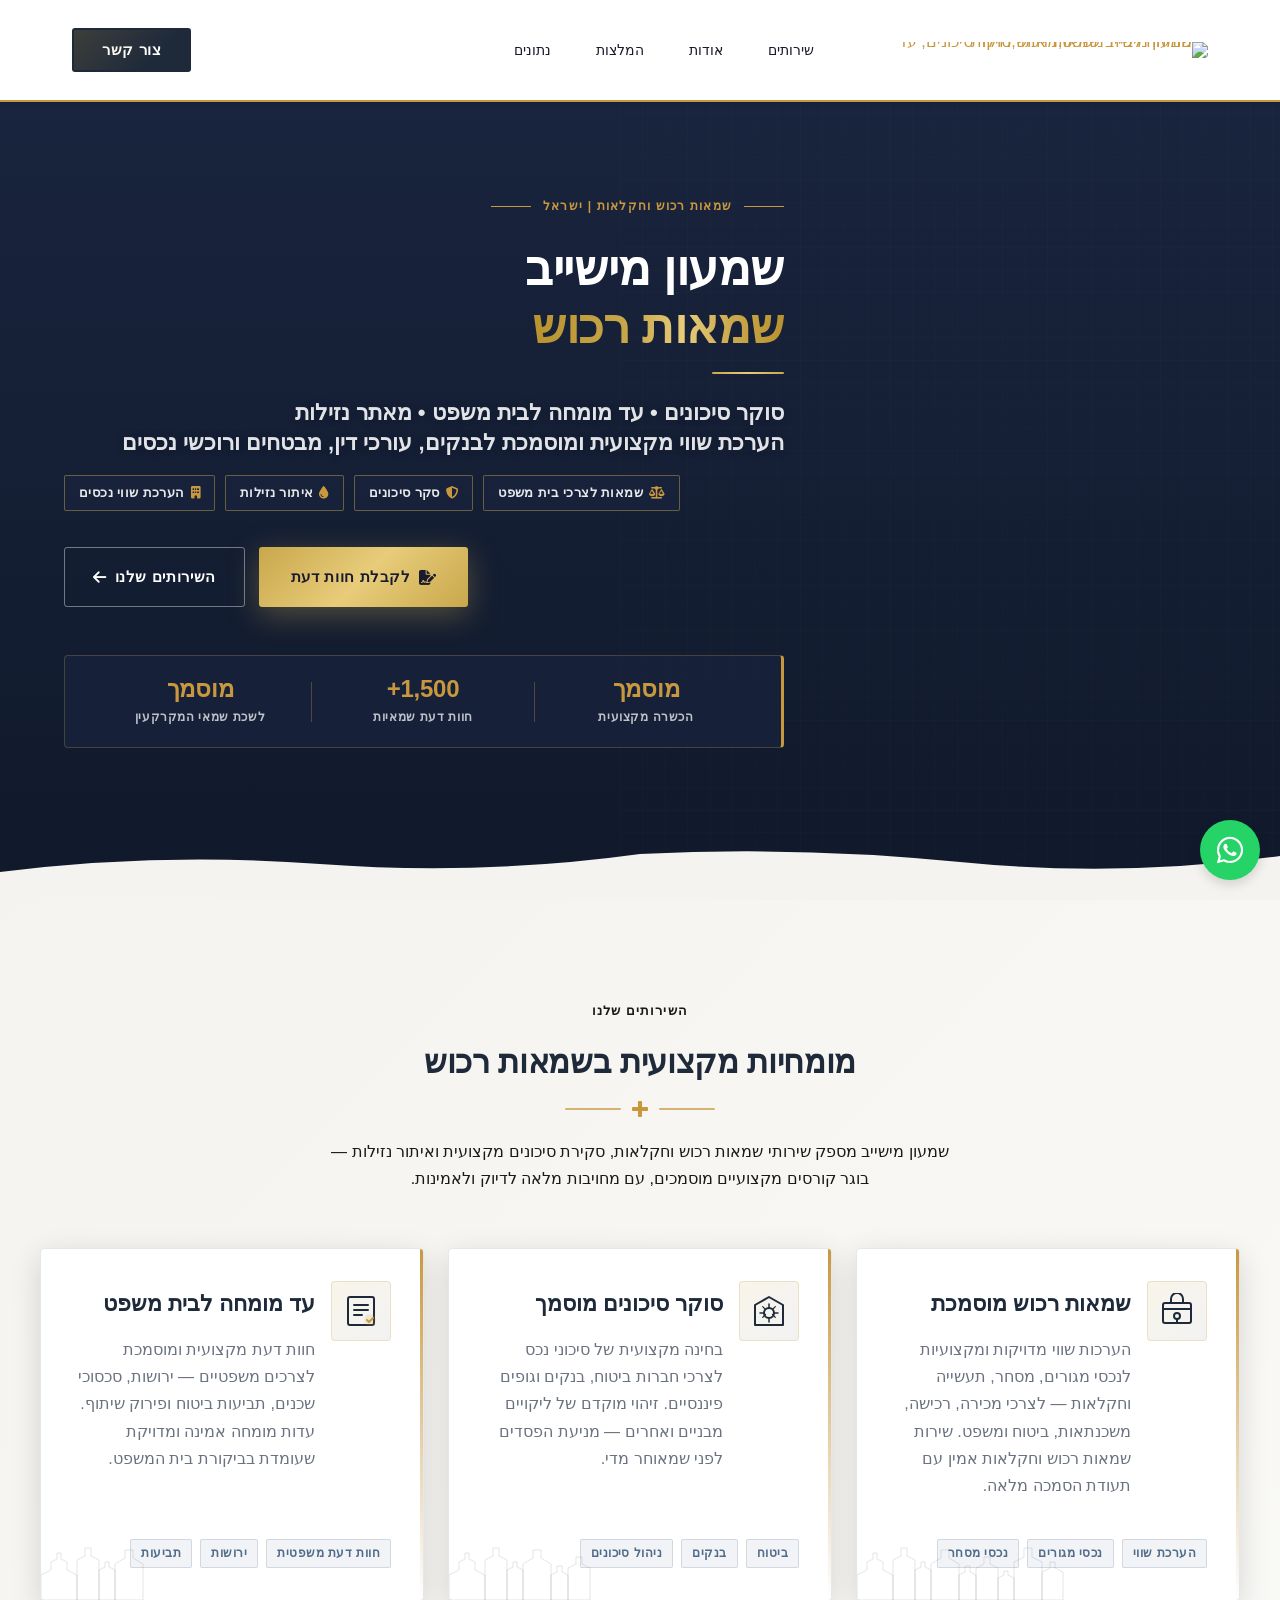
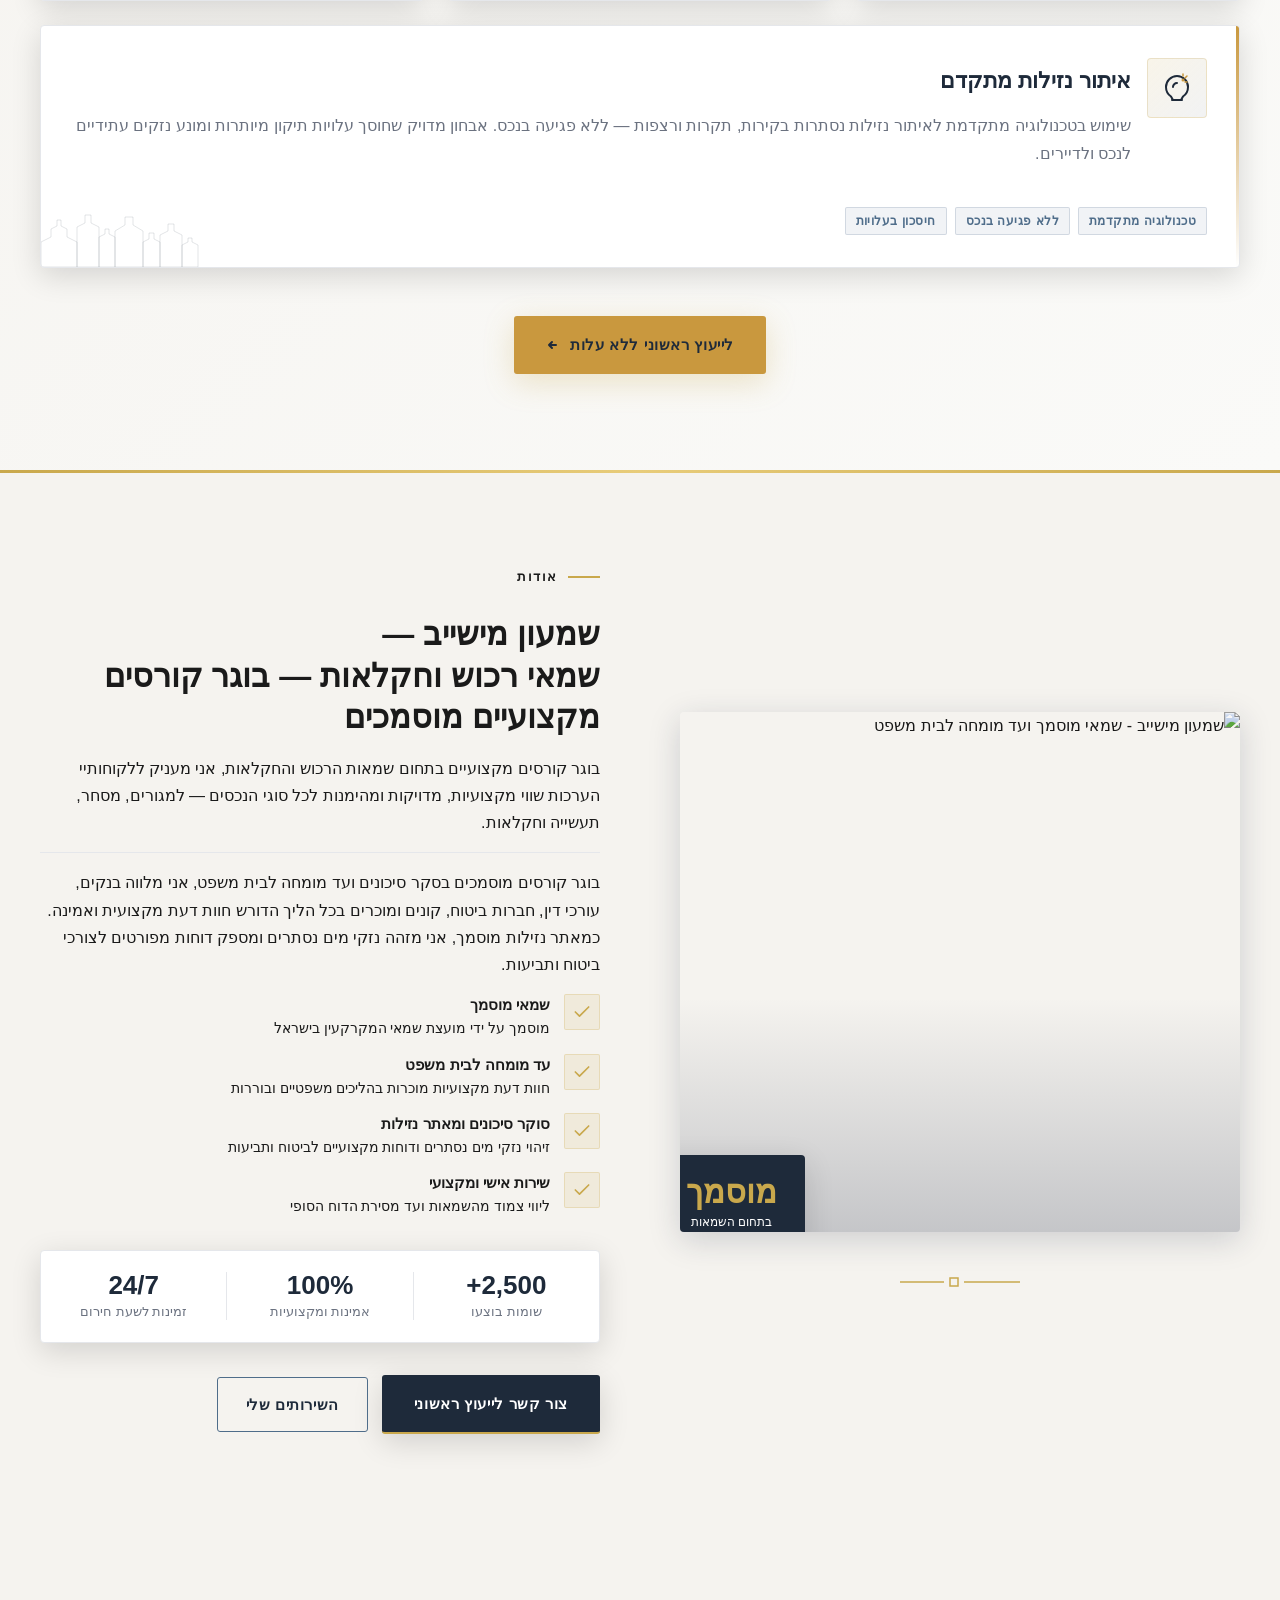
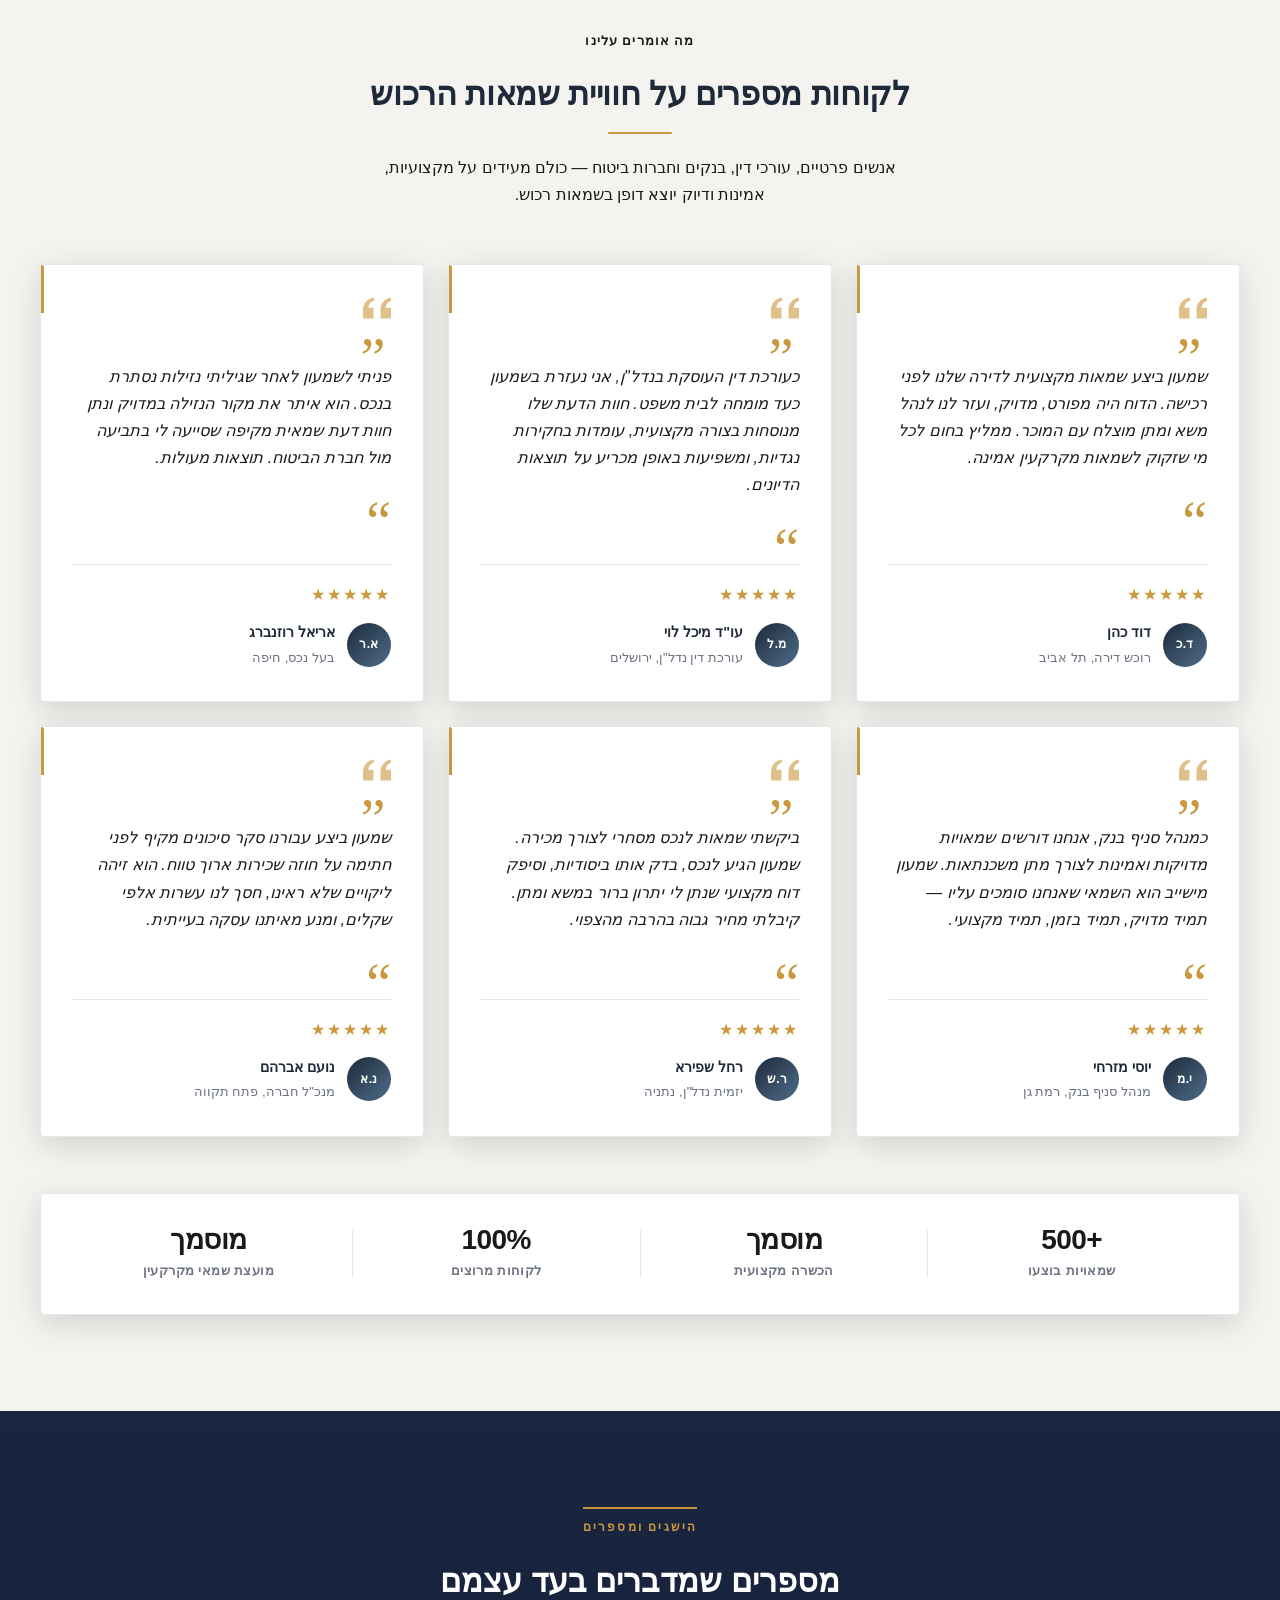
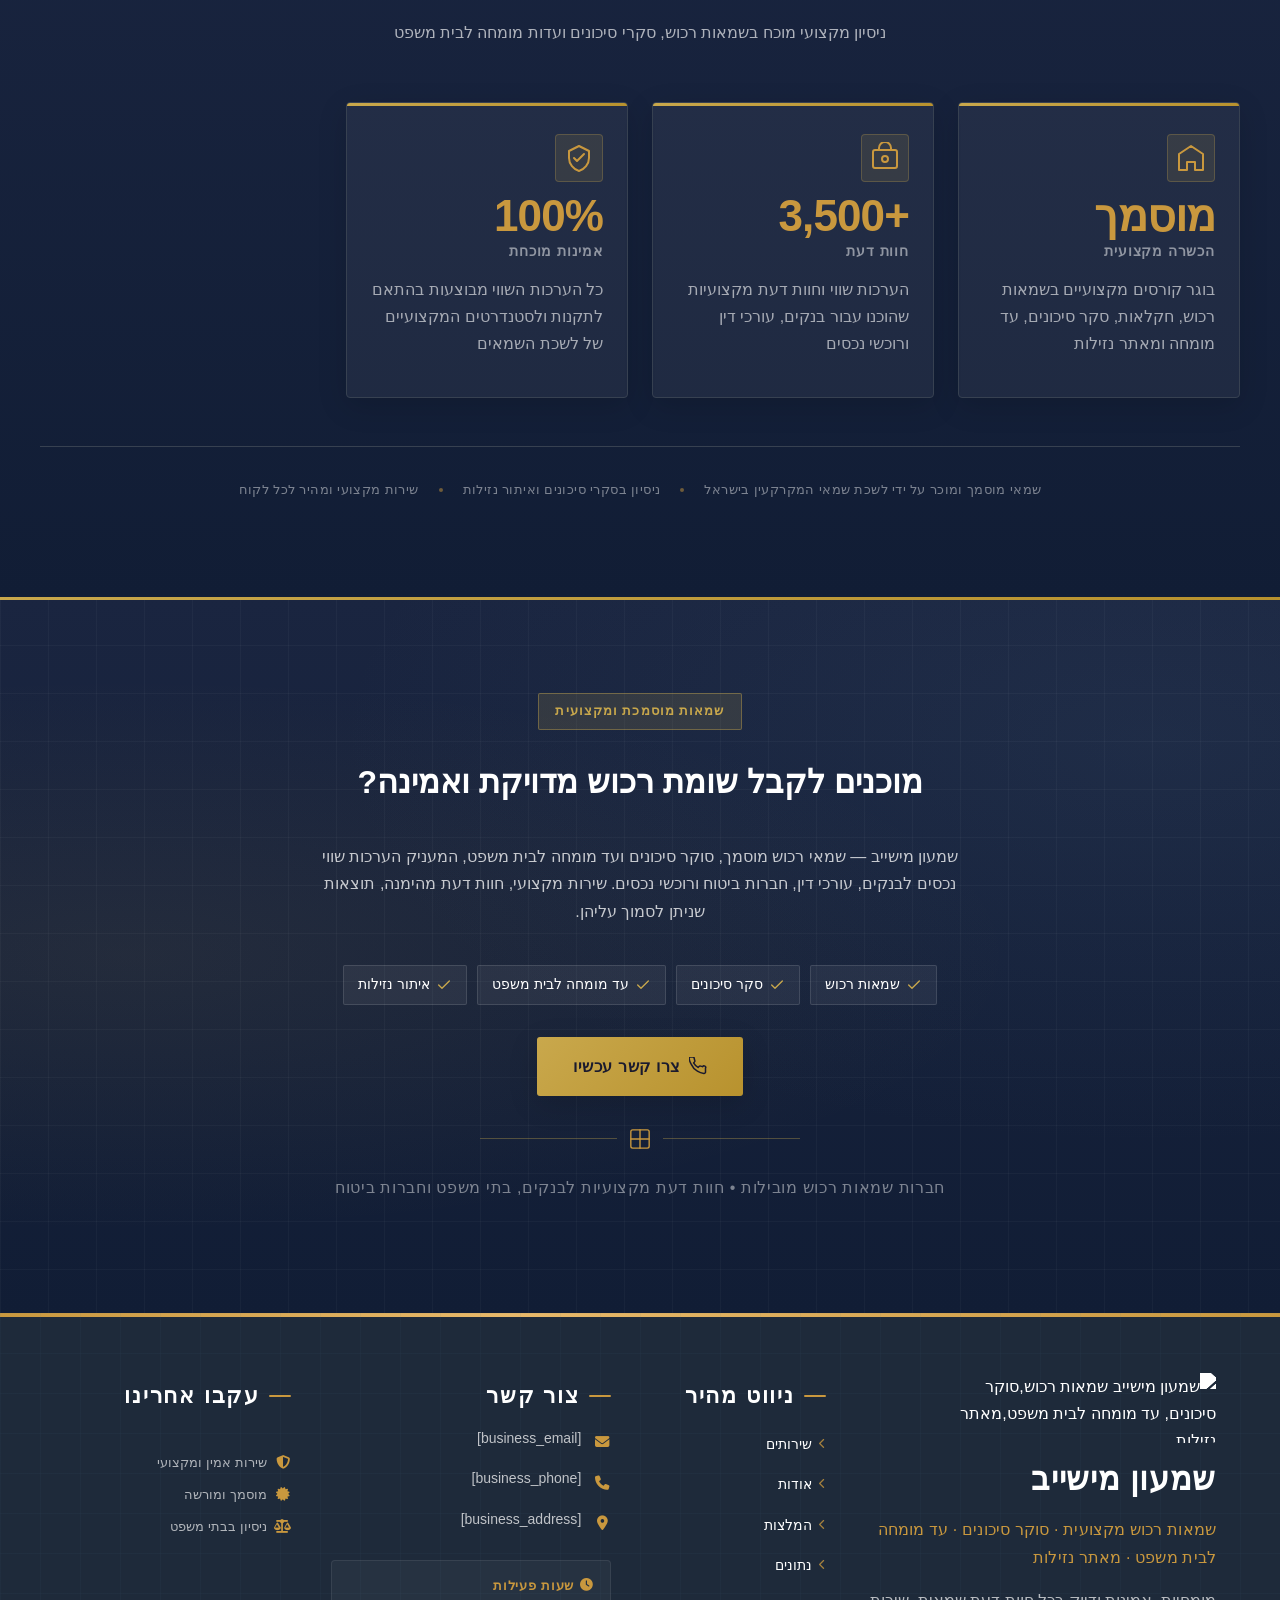
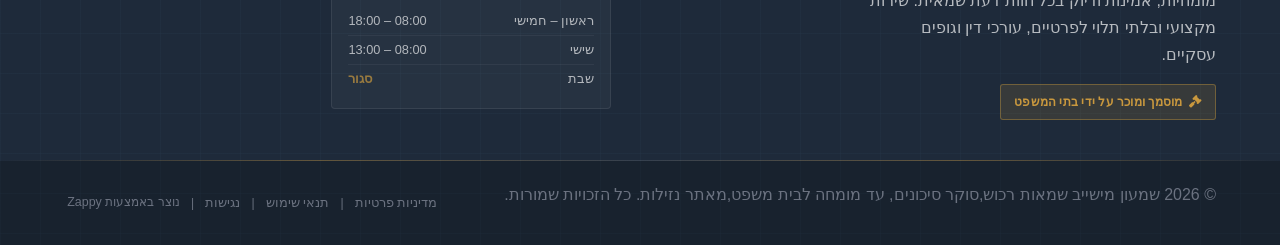
==== commit 2037fbb1: "Background sync: Progressive GitHub Sync" ====
--- a/public/index.html
+++ b/public/index.html
@@ -1 +1 @@
-<!doctype html><html dir="rtl" lang="he"><head><meta charset="UTF-8"><meta content="width=device-width,initial-scale=1" name="viewport"><meta content="index, follow" name="robots"><title>real estate appraisal companies — שמעון מישייב שמאות רכוש,סו</title><meta content="A real estate property appraisal business offering professional property valuation services. The business focuses on providing accurate and reliable property as" name="description"><meta content="real estate appraisal companies, Real Estate Appraisal, real estate appraisal, real estate appraisal cost" name="keywords"><link href="/assets/favicon.ico" rel="icon" type="image/x-icon"><link href="/assets/favicon-16x16.png" rel="icon" type="image/png" sizes="16x16"><link href="/assets/favicon-32x32.png" rel="icon" type="image/png" sizes="32x32"><link href="/assets/favicon-48x48.png" rel="icon" type="image/png" sizes="48x48"><link href="/assets/favicon-192x192.png" rel="icon" type="image/png" sizes="192x192"><link href="/assets/favicon-512x512.png" rel="icon" type="image/png" sizes="512x512"><link href="/assets/apple-touch-icon.png" rel="apple-touch-icon"><script>!function(){"use strict";var t="9ea5f652-8d16-4b52-823f-4fe49ee93a2d",e="https://api.zappy5.com/api/analytics/track",a=18e5,n=2592e6,o=!0,i=!0,r=!0;var s=function(){var e="zappy_visitor_"+t,a=null;try{if(a=localStorage.getItem(e)){var o=JSON.parse(a),i=Date.now();if(i-o.created<n)return o.lastSeen=i,localStorage.setItem(e,JSON.stringify(o)),o.id}}catch(t){console.warn("Zappy Analytics: LocalStorage not available")}var r="zv_"+Date.now()+"_"+Math.random().toString(36).substr(2,9);try{localStorage.setItem(e,JSON.stringify({id:r,created:Date.now(),lastSeen:Date.now()}))}catch(t){}return r}(),c=function(){var e="zappy_session_"+t,n=null;try{if(n=sessionStorage.getItem(e)){var o=JSON.parse(n),i=Date.now();if(i-o.timestamp<a)return o.timestamp=i,sessionStorage.setItem(e,JSON.stringify(o)),o.id}}catch(t){console.warn("Zappy Analytics: SessionStorage not available")}var r="zs_"+Date.now()+"_"+Math.random().toString(36).substr(2,9);try{sessionStorage.setItem(e,JSON.stringify({id:r,timestamp:Date.now()}))}catch(t){}return r}();function l(a,n){n=n||{};var o={website_id:t,event_type:a,page_path:window.location.pathname,referrer:document.referrer||"direct",visitor_id:s,session_id:c,metadata:n};if(navigator.sendBeacon){var i=new Blob([JSON.stringify(o)],{type:"application/json"});navigator.sendBeacon(e,i)}else fetch(e,{method:"POST",headers:{"Content-Type":"application/json"},body:JSON.stringify(o),keepalive:!0}).catch(function(t){console.warn("Zappy Analytics: Failed to track event",t)})}o&&l("pageview",{title:document.title,url:window.location.href}),i&&document.addEventListener("click",function(t){var e=t.target;if("BUTTON"===e.tagName||e.closest("button")){var a="BUTTON"===e.tagName?e:e.closest("button");l("click",{element:"button",text:a.textContent.trim().substring(0,100),id:a.id||null,class:a.className||null})}else if("A"===e.tagName||e.closest("a")){var n="A"===e.tagName?e:e.closest("a");l("navigation",{element:"link",text:n.textContent.trim().substring(0,100),href:n.href,external:n.hostname!==window.location.hostname})}},!0),r&&document.addEventListener("submit",function(t){var e=t.target;l("form_submit",{form_id:e.id||null,form_name:e.name||null,form_action:e.action||null,form_method:e.method||"GET"})},!0);var d=Date.now();window.addEventListener("beforeunload",function(){l("page_unload",{time_on_page:Math.floor((Date.now()-d)/1e3),page_path:window.location.pathname})}),window.zappyAnalytics={track:l,getVisitorId:function(){return s},getSessionId:function(){return c}}}()</script><meta content="real estate appraisal companies — שמעון מישייב שמאות רכוש,סו" property="og:title"><meta content="A real estate property appraisal business offering professional property valuation services. The business focuses on providing accurate and reliable property as" property="og:description"><meta content="summary_large_image" name="twitter:card"><meta content="real estate appraisal companies — שמעון מישייב שמאות רכוש,סו" name="twitter:title"><meta content="A real estate property appraisal business offering professional property valuation services. The business focuses on providing accurate and reliable property as" name="twitter:description"><meta content="website" property="og:type"><meta content="he_IL" property="og:locale"><link href="https://cdnjs.cloudflare.com/ajax/libs/font-awesome/6.4.0/css/all.min.css" rel="stylesheet"><style>.skip-link{position:absolute;top:0;left:0;transform:translateY(-200%);padding:12px 18px;background:var(--bg-dark,#1a1a1a);color:var(--text-light,#fff);font-weight:600;border-radius:0 0 8px 0;z-index:10000}.skip-link:focus{transform:none;outline:2px solid var(--ring,#fff);outline-offset:2px}:focus-visible{outline:2px solid var(--ring,currentColor);outline-offset:3px}</style><link href="/assets/favicon.ico" rel="icon" type="image/x-icon"><link href="/assets/favicon-16x16.png" rel="icon" type="image/png" sizes="16x16"><link href="/assets/favicon-32x32.png" rel="icon" type="image/png" sizes="32x32"><link href="/assets/favicon-48x48.png" rel="icon" type="image/png" sizes="48x48"><link href="/assets/favicon-192x192.png" rel="icon" type="image/png" sizes="192x192"><link href="/assets/favicon-512x512.png" rel="icon" type="image/png" sizes="512x512"><link href="/assets/apple-touch-icon.png" rel="apple-touch-icon"><link href="https://cdn.jsdelivr.net/npm/vanilla-cookieconsent@3/dist/cookieconsent.css" rel="stylesheet"><script src="https://cdn.jsdelivr.net/npm/vanilla-cookieconsent@3/dist/cookieconsent.umd.js"></script><script src="https://cdn.jsdelivr.net/gh/mickidum/acc_toolbar/acctoolbar/acctoolbar.min.js"></script><link href="/styles.css" rel="stylesheet"><script>window.ZAPPY_WEBSITE_ID="9ea5f652-8d16-4b52-823f-4fe49ee93a2d",window.ZAPPY_API_BASE="https://api.zappy5.com"</script><style id="zappy-dropdown-submenu-styles">#navMenu li:has(.sub-menu),.nav-menu li:has(.sub-menu),.navbar li:has(.sub-menu),nav li:has(.sub-menu){position:relative}#navMenu .sub-menu,.nav-menu .sub-menu,.navbar .sub-menu,nav .sub-menu{display:block!important;position:absolute!important;top:100%;left:0;min-width:220px;background:#fff;border-radius:8px;box-shadow:0 8px 25px rgba(0,0,0,.15);padding:8px 0;opacity:0;visibility:hidden;transform:translateY(10px);transition:all .3s ease;z-index:1000;list-style:none;pointer-events:none}#navMenu li:hover>.sub-menu,.nav-menu li:hover>.sub-menu,.navbar li:hover>.sub-menu,nav li:hover>.sub-menu{opacity:1!important;visibility:visible!important;transform:translateY(0)!important;pointer-events:auto!important}.sub-menu li{list-style:none;margin:0;padding:0}.sub-menu a{display:block!important;padding:10px 16px!important;color:var(--text-dark,#333)!important;font-weight:500;text-decoration:none;white-space:nowrap;transition:background-color .2s}.sub-menu .zappy-nav-child>a{padding-left:28px!important;font-size:.9em!important;opacity:.85!important}[dir=rtl] .sub-menu .zappy-nav-child>a,html[lang=ar] .sub-menu .zappy-nav-child>a,html[lang=he] .sub-menu .zappy-nav-child>a{padding-left:10px!important;padding-right:28px!important}.sub-menu .zappy-nav-parent>a{font-weight:600!important}.sub-menu a:hover{background-color:#f5f5f5}[dir=rtl] .nav-menu .sub-menu,[dir=rtl] .navbar .sub-menu,[dir=rtl] nav .sub-menu,html[lang=ar] .nav-menu .sub-menu,html[lang=ar] .navbar .sub-menu,html[lang=ar] nav .sub-menu,html[lang=he] .nav-menu .sub-menu,html[lang=he] .navbar .sub-menu,html[lang=he] nav .sub-menu{left:auto!important;right:0!important}.sub-menu:empty,.sub-menu:not(:has(li)):not(:has(> a)),.sub-menu:not(:has(li:not(.zappy-hidden-menu-item))):not(:has(> a)){display:none!important;opacity:0!important;visibility:hidden!important;pointer-events:none!important}li:has(.menu-group-title):hover>.sub-menu{opacity:1!important;visibility:visible!important;transform:translateY(0)!important;pointer-events:auto!important}#navMenu>li>.menu-group-title,.nav-menu>li>.menu-group-title{display:inline-block;padding:.5rem 1rem;cursor:default;user-select:none}@media (max-width:768px){#navMenu .sub-menu,.nav-menu .sub-menu,.navbar .sub-menu,nav .sub-menu{position:static!important;transform:none!important;box-shadow:none!important;background:0 0!important;max-height:0;overflow:hidden;opacity:0;visibility:hidden;transition:max-height .3s ease,opacity .3s ease;padding:0!important;border-radius:0!important}#navMenu .sub-menu.mobile-expanded,.nav-menu .sub-menu.mobile-expanded,.navbar .sub-menu.mobile-expanded{max-height:none!important;overflow-y:visible!important;opacity:1!important;visibility:visible!important;padding:8px 0 8px 16px!important}[dir=rtl] .sub-menu.mobile-expanded,html[lang=he] .sub-menu.mobile-expanded{padding:8px 16px 8px 0!important}#navMenu li:hover>.sub-menu,.nav-menu li:hover>.sub-menu,.navbar li:hover>.sub-menu,nav li:hover>.sub-menu{opacity:0;visibility:hidden;pointer-events:none}#navMenu li>.sub-menu.mobile-expanded,.nav-menu li>.sub-menu.mobile-expanded,.navbar li>.sub-menu.mobile-expanded,nav li>.sub-menu.mobile-expanded{opacity:1!important;visibility:visible!important;pointer-events:auto!important}#navMenu li:has(.sub-menu),.nav-menu li:has(.sub-menu),.navbar li:has(.sub-menu),nav li:has(.sub-menu){display:flex!important;flex-wrap:wrap!important;align-items:center!important;position:relative!important;min-height:44px!important}#navMenu li:has(.sub-menu)>a,.nav-menu li:has(.sub-menu)>a,.navbar li:has(.sub-menu)>a,nav li:has(.sub-menu)>a{flex:1!important;min-width:0!important}#navMenu li:has(.sub-menu)>.menu-group-title,.nav-menu li:has(.sub-menu)>.menu-group-title,.navbar li:has(.sub-menu)>.menu-group-title,nav li:has(.sub-menu)>.menu-group-title{flex:1!important;min-width:0!important;padding:0!important;line-height:inherit!important}#navMenu li:has(.sub-menu)>.sub-menu,.nav-menu li:has(.sub-menu)>.sub-menu,.navbar li:has(.sub-menu)>.sub-menu,nav li:has(.sub-menu)>.sub-menu{flex-basis:100%!important;width:100%!important}#navMenu li:has(.sub-menu)>a [class*=arrow],#navMenu li:has(.sub-menu)>a [class*=chevron],.nav-menu li:has(.sub-menu)>a .fa-angle-down,.nav-menu li:has(.sub-menu)>a .fa-chevron-down,.nav-menu li:has(.sub-menu)>a [class*=arrow],.nav-menu li:has(.sub-menu)>a [class*=chevron],nav li:has(.sub-menu)>a [class*=arrow],nav li:has(.sub-menu)>a [class*=chevron]{display:none!important;visibility:hidden!important}.mobile-submenu-toggle{display:flex!important;align-items:center!important;justify-content:center!important;width:44px!important;height:auto!important;background:0 0!important;border:none!important;cursor:pointer!important;color:var(--text-dark)!important;position:static!important;flex-shrink:0!important;align-self:stretch!important;z-index:2!important;padding:0!important;margin:0!important}.mobile-submenu-toggle::after{content:''!important;width:0!important;height:0!important;border-left:6px solid transparent!important;border-right:6px solid transparent!important;border-top:7px solid currentColor!important;transition:transform .3s ease!important}.mobile-submenu-toggle.expanded::after{transform:rotate(180deg)!important}.sub-menu a{padding:10px 0!important;display:block!important;color:var(--text-dark)!important;white-space:normal!important}.sub-menu .zappy-nav-child>a{padding-left:28px!important;font-size:.9em!important;opacity:.85!important}[dir=rtl] .sub-menu .zappy-nav-child>a,html[lang=ar] .sub-menu .zappy-nav-child>a,html[lang=he] .sub-menu .zappy-nav-child>a{padding-left:0!important;padding-right:28px!important}.sub-menu .zappy-nav-parent>a{font-weight:600!important}#navMenu.active,.nav-menu.active{max-width:100vw!important;overflow-x:hidden!important;box-sizing:border-box!important}.navbar .sub-menu li a,.zappy-products-dropdown .sub-menu a,nav.navbar .sub-menu li a{color:var(--text-dark)!important}}@media (min-width:769px){.mobile-submenu-toggle{display:none!important}}</style><style id="zappy-widget-visibility">html[dir=rtl] .whatsapp-float{right:20px!important;left:auto!important}html:not([dir]) .whatsapp-float,html[dir=ltr] .whatsapp-float{left:20px!important;right:auto!important}html[dir=rtl] #mic-access-tool-general-button,html[dir=rtl] #mic-init-access-tool #mic-access-tool-general-button,html[dir=rtl] #mic-init-access-tool .mic-access-tool-general-button,html[dir=rtl] ._access-icon,html[dir=rtl] .mic-access-tool-general-button{left:20px!important;right:auto!important}html:not([dir]) #mic-access-tool-general-button,html:not([dir]) #mic-init-access-tool #mic-access-tool-general-button,html:not([dir]) #mic-init-access-tool .mic-access-tool-general-button,html:not([dir]) ._access-icon,html:not([dir]) .mic-access-tool-general-button,html[dir=ltr] #mic-access-tool-general-button,html[dir=ltr] #mic-init-access-tool #mic-access-tool-general-button,html[dir=ltr] #mic-init-access-tool .mic-access-tool-general-button,html[dir=ltr] ._access-icon,html[dir=ltr] .mic-access-tool-general-button{right:20px!important;left:auto!important}@media (max-width:768px){.whatsapp-float{display:flex!important}}@media (min-width:769px){.whatsapp-float{display:flex!important}}@media (max-width:768px){#mic-access-tool-general-button,#mic-init-access-tool #mic-access-tool-general-button,#mic-init-access-tool .mic-access-tool-general-button,._access-icon,.mic-access-tool-general-button{display:flex!important;visibility:visible!important;opacity:1!important;pointer-events:auto!important}#mic-access-tool-box.opened-mic-access-tool,#mic-init-access-tool #mic-access-tool-box.opened-mic-access-tool,.mic-access-tool-box.opened-mic-access-tool{visibility:visible!important;opacity:1!important;pointer-events:auto!important}}@media (min-width:769px){#mic-access-tool-general-button,#mic-init-access-tool #mic-access-tool-general-button,#mic-init-access-tool .mic-access-tool-general-button,._access-icon,.mic-access-tool-general-button{display:flex!important;visibility:visible!important;opacity:1!important;pointer-events:auto!important}#mic-access-tool-box.opened-mic-access-tool,#mic-init-access-tool #mic-access-tool-box.opened-mic-access-tool,.mic-access-tool-box.opened-mic-access-tool{visibility:visible!important;opacity:1!important;pointer-events:auto!important}}</style></head><body><a href="#main" class="skip-link">דלג לתוכן הראשי</a><nav class="navbar" dir="rtl"><button aria-label="Menu" class="mobile-toggle" id="mobileToggle"><svg viewBox="0 0 24 24" fill="none" height="24" width="24" class="hamburger-icon"><path d="M3 12h18M3 6h18M3 18h18" stroke="currentColor" stroke-width="2" stroke-linecap="round"></path></svg> <svg viewBox="0 0 24 24" fill="none" height="24" width="24" class="close-icon" style="display:none"><path d="M18 6L6 18M6 6l12 12" stroke="currentColor" stroke-width="2" stroke-linecap="round"></path></svg></button> <button aria-label="Call" class="phone-header-btn" data-phone="[business_phone]"><svg viewBox="0 0 24 24" fill="currentColor" height="20" width="20"><path d="M22 16.92v3a2 2 0 0 1-2.18 2 19.79 19.79 0 0 1-8.63-3.07 19.5 19.5 0 0 1-6-6 19.79 19.79 0 0 1-3.07-8.67A2 2 0 0 1 4.11 2h3a2 2 0 0 1 2 1.72 12.84 12.84 0 0 0 .7 2.81 2 2 0 0 1-.45 2.11L8.09 9.91a16 16 0 0 0 6 6l1.27-1.27a2 2 0 0 1 2.11-.45 12.84 12.84 0 0 0 2.81.7A2 2 0 0 1 22 16.92z"></path></svg></button><div class="nav-container"><div class="nav-right-group"><div class="nav-brand"><a href="/" class="logo-link"><img alt="שמעון מישייב שמאות רכוש,סוקר סיכונים, עד מומחה לבית משפט,מאתר נזילות" src="/assets/site-----image-1.webp" class="logo"></a></div><ul class="nav-menu" id="navMenu"><li><a href="#features">שירותים</a></li><li><a href="#about">אודות</a></li><li><a href="#testimonials">המלצות</a></li><li><a href="#stats">נתונים</a></li></ul></div><div class="nav-cta-container"><a href="#cta" class="nav-cta-btn">צור קשר</a></div></div></nav><script>window.addEventListener("load",function(){const e=document.querySelector(".navbar, nav, header");if(!e)return void console.log("[Navbar] Navbar element not found");let t=document.getElementById("mobileToggle")||document.querySelector(".mobile-toggle")||document.querySelector(".hamburger")||document.querySelector(".hamburger-menu")||document.querySelector(".menu-toggle")||document.querySelector(".burger-menu")||document.querySelector('[aria-label="Menu"]')||document.querySelector('[aria-label="תפריט"]');const n=document.querySelector(".phone-header-btn"),o=window.getComputedStyle(e);let r=o.backgroundColor;if(console.log("[Navbar] Initial navbar background:",r),"transparent"===r||"rgba(0, 0, 0, 0)"===r||r.startsWith("rgba")&&r.includes(", 0)")){const e=o.backgroundImage;if(e&&"none"!==e)console.log("[Navbar] Navbar has background image/gradient, using dark text"),r="rgb(240, 240, 240)";else{const e=window.getComputedStyle(document.body).backgroundColor;console.log("[Navbar] Navbar transparent, using body background:",e),r=e}}const a=r.match(/\d+/g);if(a&&a.length>=3){const e=(.299*parseInt(a[0])+.587*parseInt(a[1])+.114*parseInt(a[2]))/255;console.log("[Navbar] Mobile button colors preserved from Claude CSS (luminance:",e.toFixed(2)+")");const o=document.createElement("style");o.id="zappy-mobile-nav-fix";document.documentElement.lang;document.documentElement.dir,o.textContent='\n        /* Hide mobile buttons on desktop, show only on mobile */\n        @media (min-width: 769px) {\n          .mobile-toggle,\n          .phone-header-btn {\n            display: none !important;\n          }\n        }\n        \n        /* Show and position mobile buttons correctly on mobile */\n        @media (max-width: 768px) {\n          .navbar,\n          nav.navbar {\n            min-height: 70px !important;\n          }\n\n          .mobile-toggle,\n          .phone-header-btn {\n            position: absolute !important;\n            top: 0 !important;\n            bottom: 0 !important;\n            margin-top: auto !important;\n            margin-bottom: auto !important;\n            transform: none !important;\n            z-index: 1001 !important;\n            display: flex !important;\n            align-items: center !important;\n            justify-content: center !important;\n            width: 36px !important;\n            height: 36px !important;\n            border-radius: 50% !important;\n            border: none !important;\n            cursor: pointer !important;\n            padding: 6px !important;\n            background: none !important;\n            color: var(--nav-text, var(--text-dark)) !important;\n            touch-action: manipulation !important;\n            -webkit-tap-highlight-color: transparent !important;\n          }\n\n          html[data-zappy-site-type="ecommerce"] .phone-header-btn,\n          body[data-zappy-site-type="ecommerce"] .phone-header-btn,\n          html[data-zappy-site-type="ecommerce"] header .phone-header-btn,\n          html[data-zappy-site-type="ecommerce"] nav .phone-header-btn {\n            display: none !important;\n            visibility: hidden !important;\n            width: 0 !important;\n            height: 0 !important;\n            min-width: 0 !important;\n            overflow: hidden !important;\n          }\n          \n          /* LTR positioning (default): hamburger LEFT, phone RIGHT */\n          html:not([dir="rtl"]):not([lang="he"]):not([lang="ar"]) .mobile-toggle,\n          html[dir="ltr"] .mobile-toggle {\n            left: 12px !important;\n            right: auto !important;\n          }\n          html:not([dir="rtl"]):not([lang="he"]):not([lang="ar"]) .phone-header-btn,\n          html[dir="ltr"] .phone-header-btn {\n            right: 12px !important;\n            left: auto !important;\n          }\n          \n          /* RTL positioning: hamburger RIGHT, phone LEFT */\n          html[dir="rtl"] .mobile-toggle,\n          html[lang="he"] .mobile-toggle,\n          html[lang="ar"] .mobile-toggle {\n            right: 12px !important;\n            left: auto !important;\n          }\n          html[dir="rtl"] .phone-header-btn,\n          html[lang="he"] .phone-header-btn,\n          html[lang="ar"] .phone-header-btn {\n            left: 12px !important;\n            right: auto !important;\n          }\n          \n          /* CRITICAL: Ensure nav-container has min-height on mobile */\n          /* All children are positioned absolutely/fixed on mobile, so height:auto collapses to 0 */\n          .nav-container {\n            min-height: 70px !important;\n            position: relative !important;\n          }\n          \n          /* Ensure SVG icons are properly sized and inherit color */\n          .mobile-toggle svg,\n          .phone-header-btn svg {\n            width: 24px !important;\n            height: 24px !important;\n            /* Don\'t force display - let JavaScript control hamburger/close toggle */\n          }\n          \n          /* Reset nav-cta-container on mobile - remove desktop box-shadow/padding */\n          /* that creates a visible ghost box when CTA button is hidden */\n          .nav-cta-container {\n            box-shadow: none !important;\n            padding: 0 !important;\n          }\n          \n          /* Hide nav-cta-container entirely on mobile when there\'s no lang-switcher */\n          /* (only the CTA button is inside, and it\'s hidden on mobile) */\n          .nav-cta-container:not(:has(.lang-switcher)) {\n            display: none !important;\n          }\n          \n          /* CRITICAL: Prevent hero image fade gradient from bleeding over headline text */\n          /* The .image-fade-gradient has bottom: -30px (extends below parent) */\n          /* On mobile stacked layout, this overlaps the h1 text below the image */\n          .hero-image-column {\n            overflow: hidden !important;\n          }\n          .image-fade-gradient {\n            bottom: 0 !important;\n          }\n          \n          /* Hide desktop language switcher on mobile - hamburger menu handles it */\n          /* High specificity to override stored CSS */\n          .lang-switcher,\n          .nav-cta-container .lang-switcher,\n          .nav-container .lang-switcher,\n          .navbar .lang-switcher,\n          .navbar .nav-cta-container .lang-switcher {\n            display: none !important;\n          }\n        }\n      ';const r=document.getElementById("zappy-mobile-nav-fix");r&&r.remove(),document.head.appendChild(o),console.log("[Navbar] Critical CSS injected for mobile nav positioning");const i=window.innerWidth<=768;if(t){const e=t.querySelector(".hamburger-icon"),n=t.querySelector(".close-icon");e&&(e.style.setProperty("width","24px","important"),e.style.setProperty("height","24px","important"),e.style.setProperty("display","block","important")),n&&(n.style.setProperty("width","24px","important"),n.style.setProperty("height","24px","important"),n.style.setProperty("display","none","important")),i?(t.style.setProperty("position","absolute","important"),t.style.setProperty("top","0","important"),t.style.setProperty("bottom","0","important"),t.style.setProperty("margin-top","auto","important"),t.style.setProperty("margin-bottom","auto","important"),t.style.setProperty("transform","none","important"),t.style.setProperty("z-index","1001","important"),t.style.removeProperty("left"),t.style.removeProperty("right"),console.log("[Navbar] Mobile toggle positioning applied (mobile viewport)")):(t.style.removeProperty("position"),t.style.removeProperty("top"),t.style.removeProperty("transform"),t.style.removeProperty("z-index"),t.style.removeProperty("left"),t.style.removeProperty("right"),console.log("[Navbar] Desktop viewport - cleared mobile toggle inline positioning"))}if(n){const e=n.querySelector("svg");e&&(e.style.width="24px",e.style.height="24px",e.setAttribute("width","24"),e.setAttribute("height","24")),i?(n.style.setProperty("position","absolute","important"),n.style.setProperty("top","0","important"),n.style.setProperty("bottom","0","important"),n.style.setProperty("margin-top","auto","important"),n.style.setProperty("margin-bottom","auto","important"),n.style.setProperty("transform","none","important"),n.style.setProperty("z-index","1001","important"),n.style.removeProperty("left"),n.style.removeProperty("right"),console.log("[Navbar] Phone button positioning applied (mobile viewport)")):(n.style.removeProperty("position"),n.style.removeProperty("top"),n.style.removeProperty("transform"),n.style.removeProperty("z-index"),n.style.removeProperty("left"),n.style.removeProperty("right"),console.log("[Navbar] Desktop viewport - cleared phone button inline positioning"))}}else console.log("[Navbar] Could not parse background color:",r);t=document.getElementById("mobileToggle")||document.querySelector(".mobile-toggle")||document.querySelector(".hamburger")||document.querySelector(".hamburger-menu")||document.querySelector(".menu-toggle")||document.querySelector(".burger-menu")||document.querySelector('[aria-label="Menu"]')||document.querySelector('[aria-label="תפריט"]');const i=document.getElementById("navMenu")||document.querySelector(".nav-menu")||document.querySelector(".nav-links")||document.querySelector("nav ul:not(.submenu)");if(!t||!i)return void console.log("[Navbar] Mobile toggle or menu not found:",{toggle:!!t,menu:!!i});i.id||(i.id="navMenu"),console.log("[Navbar] Initializing mobile menu...");const l=t.cloneNode(!0);t.parentNode.replaceChild(l,t);var s=0;function p(e){var t=Date.now();t-s<300||(s=t,function(e){e.preventDefault(),e.stopPropagation();const t=l.querySelector(".hamburger-icon"),n=l.querySelector(".close-icon");i.classList.contains("active")?(i.classList.remove("active"),t&&t.style.setProperty("display","block","important"),n&&n.style.setProperty("display","none","important"),document.body.style.overflow="",console.log("[Navbar] Menu closed")):(i.classList.add("active"),t&&t.style.setProperty("display","none","important"),n&&n.style.setProperty("display","block","important"),document.body.style.overflow="hidden",console.log("[Navbar] Menu opened"))}(e))}l.addEventListener("click",p),l.addEventListener("touchend",p),i.querySelectorAll("a").forEach(function(e){e.addEventListener("click",function(){if("#"===this.getAttribute("href"))return;const e=l.querySelector(".hamburger-icon"),t=l.querySelector(".close-icon");i.classList.remove("active"),e&&e.style.setProperty("display","block","important"),t&&t.style.setProperty("display","none","important"),document.body.style.overflow="",console.log("[Navbar] Menu closed (link clicked)")})});var m=i.querySelectorAll(".dropdown-toggle");m.forEach(function(e){e.addEventListener("click",function(e){e.preventDefault(),e.stopPropagation();var t=this.closest(".nav-dropdown");t&&(t.parentNode.querySelectorAll(".nav-dropdown.open").forEach(function(e){e!==t&&e.classList.remove("open")}),t.classList.toggle("open"),console.log("[Navbar] Dropdown toggled:",t.classList.contains("open")?"open":"closed"))})}),document.addEventListener("click",function(e){e.target.closest(".nav-dropdown")||document.querySelectorAll(".nav-dropdown.open").forEach(function(e){e.classList.remove("open")})}),console.log("[Navbar] Dropdown handlers initialized for "+m.length+" dropdowns"),n&&n.addEventListener("click",function(){const e=document.querySelectorAll('a[href^="tel:"]'),t=e.length>0?e[0].getAttribute("href").replace("tel:",""):"[business_phone]";window.location.href="tel:"+t,console.log("[Navbar] Phone button clicked")}),console.log("[Navbar] Mobile menu initialized successfully")})</script><main id="main"><section class="index-hero-section" data-band-index="0" data-layout-spec="בית-hero" dir="rtl" id="hero" data-hero-type="fullscreen-scrim"><div class="index-hero-bg"><img alt="שמאות רכוש מקצועית - נוף עירוני ישראלי עם תכניות אדריכליות" src="/assets/site-index-hero-image-1.webp" data-context="Dramatic aerial view of Israeli urban real estate and residential buildings at golden hour, with a foreground of architectural blueprint technical drawings and a measuring ruler, conveying professional property appraisal, legal documentation, and certified valuation expertise. Deep navy and warm gold tones, authoritative judicial aesthetic." data-placeholder="index-hero-image-1" height="700" loading="eager" width="1200" data-hero-bg="true" fetchpriority="high"></div><div class="index-hero-scrim" aria-hidden="true"></div><div class="index-hero-blueprint-grid" aria-hidden="true"><svg viewBox="0 0 800 600" aria-hidden="true" xmlns="http://www.w3.org/2000/svg" height="100%" width="55%" data-no-icon-edit="true" preserveAspectRatio="xMidYMid slice"><defs><pattern height="60" id="blueprintGrid" patternUnits="userSpaceOnUse" width="60" x="0" y="0"><path d="M 60 0 L 0 0 0 60" stroke="#C9A84C" stroke-width="0.5" fill="none"></path><path d="M 15 0 L 15 60 M 30 0 L 30 60 M 45 0 L 45 60 M 0 15 L 60 15 M 0 30 L 60 30 M 0 45 L 60 45" stroke="#C9A84C" stroke-width="0.2" fill="none"></path></pattern></defs><rect height="600" width="800" fill="url(#blueprintGrid)"></rect></svg></div><div class="index-hero-container"><div class="index-hero-content"><div class="index-hero-label" aria-label="תחום מומחיות"><span class="index-hero-label-line" aria-hidden="true"></span> <span class="index-hero-label-text">שמאות רכוש וחקלאות | ישראל</span> <span class="index-hero-label-line" aria-hidden="true"></span></div><h1 class="index-hero-h1">שמעון מישייב<br><span class="index-hero-h1-accent">שמאות רכוש</span></h1><div class="index-hero-gold-rule" aria-hidden="true"></div><h3 class="index-hero-h3">סוקר סיכונים • עד מומחה לבית משפט • מאתר נזילות<br>הערכת שווי מקצועית ומוסמכת לבנקים, עורכי דין, מבטחים ורוכשי נכסים</h3><ul class="index-hero-chips" aria-label="תחומי שירות"><li class="index-hero-chip"><i class="fa-solid fa-scale-balanced" aria-hidden="true"></i> שמאות לצרכי בית משפט</li><li class="index-hero-chip"><i class="fa-solid fa-shield-halved" aria-hidden="true"></i> סקר סיכונים</li><li class="index-hero-chip"><i class="fa-solid fa-droplet" aria-hidden="true"></i> איתור נזילות</li><li class="index-hero-chip"><i class="fa-solid fa-building" aria-hidden="true"></i> הערכת שווי נכסים</li></ul><div class="index-hero-cta-group"><a href="#contact" class="index-hero-btn-primary"><i class="fa-solid fa-file-signature" aria-hidden="true"></i> לקבלת חוות דעת </a><a href="#services" class="index-hero-btn-ghost">השירותים שלנו <i class="fa-solid fa-arrow-left" aria-hidden="true"></i></a></div><div class="index-hero-trust"><div class="index-hero-trust-item"><span class="index-hero-trust-num">חדש</span> <span class="index-hero-trust-desc">הכשרה מקצועית</span></div><div class="index-hero-trust-sep" aria-hidden="true"></div><div class="index-hero-trust-item"><span class="index-hero-trust-num">1,500+</span> <span class="index-hero-trust-desc">חוות דעת שמאיות</span></div><div class="index-hero-trust-sep" aria-hidden="true"></div><div class="index-hero-trust-item"><span class="index-hero-trust-num">מוסמך</span> <span class="index-hero-trust-desc">לשכת שמאי המקרקעין</span></div></div></div></div><div class="index-hero-divider-wrapper"><svg viewBox="0 0 1200 56" aria-hidden="true" xmlns="http://www.w3.org/2000/svg" data-no-icon-edit="true" preserveAspectRatio="none"><path d="M0,56 L0,28 Q150,8 300,20 T600,10 Q750,2 900,18 T1200,12 L1200,56 Z" fill="#F5F3EF"></path></svg></div></section><section class="index-features-section" data-band-index="1" data-layout-spec="בית-features" dir="rtl" id="features"><div class="index-features-container"><div class="index-features-header"><span class="index-features-label">השירותים שלנו</span><h2 class="index-features-title">מומחיות מקצועית בשמאות רכוש</h2><div class="index-features-rule"><span class="index-features-rule-line"></span> <svg viewBox="0 0 18 18" aria-hidden="true" fill="none" height="18" width="18" xmlns="http://www.w3.org/2000/svg" data-no-icon-edit="true" class="index-features-rule-icon"><rect height="4" width="16" x="1" y="7" rx="1" fill="var(--accent)"></rect><rect height="16" width="4" x="7" y="1" rx="1" fill="var(--accent)"></rect></svg> <span class="index-features-rule-line"></span></div><p class="index-features-subtitle">שמעון מישייב מספק שירותי שמאות רכוש וחקלאות, סקירת סיכונים מקצועית ואיתור נזילות — בוגר קורסים מקצועיים מוסמכים, עם מחויבות מלאה לדיוק ולאמינות.</p></div><div class="index-features-grid"><article class="index-feature-card"><div class="index-feature-card-top"><div class="index-feature-icon-wrap"><svg viewBox="0 0 36 36" aria-hidden="true" fill="none" height="36" width="36" xmlns="http://www.w3.org/2000/svg" data-element-type="icon" data-icon-type="svg"><rect height="20" width="28" x="4" y="10" rx="2" fill="none" stroke="currentColor" stroke-width="2"></rect><path d="M4 16h28" stroke="currentColor" stroke-width="2"></path><path d="M12 10V6a6 6 0 0 1 12 0v4" stroke="currentColor" stroke-width="2" stroke-linecap="round"></path><circle cx="18" cy="23" r="3" fill="none" stroke="currentColor" stroke-width="2"></circle><path d="M18 26v3" stroke="currentColor" stroke-width="2" stroke-linecap="round"></path></svg></div><div class="index-feature-card-content"><h3 class="index-feature-card-title">שמאות רכוש מוסמכת</h3><p class="index-feature-card-desc">הערכות שווי מדויקות ומקצועיות לנכסי מגורים, מסחר, תעשייה וחקלאות — לצרכי מכירה, רכישה, משכנתאות, ביטוח ומשפט. שירות שמאות רכוש וחקלאות אמין עם תעודת הסמכה מלאה.</p></div></div><div class="index-feature-card-footer"><span class="index-feature-tag">הערכת שווי</span> <span class="index-feature-tag">נכסי מגורים</span> <span class="index-feature-tag">נכסי מסחר</span></div><div class="index-feature-city-motif" aria-hidden="true"><svg viewBox="0 0 220 80" aria-hidden="true" fill="none" xmlns="http://www.w3.org/2000/svg" data-no-icon-edit="true" preserveAspectRatio="xMidYMax meet"><path d="M0 80V55l10-5v-8l6-3v-6h4v6l6 3v8l10 5V80H0z" stroke="var(--primary)" stroke-width="1" fill="none" opacity="0.12"></path><path d="M36 80V40l8-4V28h6v8l8 4V80H36z" stroke="var(--primary)" stroke-width="1" fill="none" opacity="0.12"></path><path d="M58 80V50l6-3v-5h4v5l6 3V80H58z" stroke="var(--primary)" stroke-width="1" fill="none" opacity="0.12"></path><path d="M74 80V44l10-6V30h8v8l10 6V80H74z" stroke="var(--primary)" stroke-width="1" fill="none" opacity="0.12"></path><path d="M102 80V55l6-3v-6h5v6l6 3V80H102z" stroke="var(--primary)" stroke-width="1" fill="none" opacity="0.12"></path><path d="M119 80V48l8-4v-7h6v7l8 4V80H119z" stroke="var(--primary)" stroke-width="1" fill="none" opacity="0.12"></path><path d="M141 80V58l6-3v-4h4v4l6 3V80H141z" stroke="var(--primary)" stroke-width="1" fill="none" opacity="0.12"></path><path d="M157 80V42l10-5V28h8v9l10 5V80H157z" stroke="var(--primary)" stroke-width="1" fill="none" opacity="0.12"></path><path d="M185 80V52l8-4v-6h5v6l8 4V80H185z" stroke="var(--primary)" stroke-width="1" fill="none" opacity="0.12"></path></svg></div></article><article class="index-feature-card"><div class="index-feature-card-top"><div class="index-feature-icon-wrap"><svg viewBox="0 0 36 36" aria-hidden="true" fill="none" height="36" width="36" xmlns="http://www.w3.org/2000/svg" data-element-type="icon" data-icon-type="svg"><path d="M18 4L4 12v20h28V12L18 4z" stroke="currentColor" stroke-width="2" fill="none" stroke-linejoin="round"></path><circle cx="18" cy="20" r="5" fill="none" stroke="currentColor" stroke-width="2"></circle><path d="M18 15v-4M18 29v-4M13 20H9M27 20h-4" stroke="currentColor" stroke-width="1.5" stroke-linecap="round"></path><path d="M14.5 16.5l-2.8-2.8M24.3 24.3l-2.8-2.8M21.5 16.5l2.8-2.8M11.7 24.3l2.8-2.8" stroke="currentColor" stroke-width="1.2" stroke-linecap="round"></path></svg></div><div class="index-feature-card-content"><h3 class="index-feature-card-title">סוקר סיכונים מוסמך</h3><p class="index-feature-card-desc">בחינה מקצועית של סיכוני נכס לצרכי חברות ביטוח, בנקים וגופים פיננסיים. זיהוי מוקדם של ליקויים מבניים ואחרים — מניעת הפסדים לפני שמאוחר מדי.</p></div></div><div class="index-feature-card-footer"><span class="index-feature-tag">ביטוח</span> <span class="index-feature-tag">בנקים</span> <span class="index-feature-tag">ניהול סיכונים</span></div><div class="index-feature-city-motif" aria-hidden="true"><svg viewBox="0 0 220 80" aria-hidden="true" fill="none" xmlns="http://www.w3.org/2000/svg" data-no-icon-edit="true" preserveAspectRatio="xMidYMax meet"><path d="M0 80V55l10-5v-8l6-3v-6h4v6l6 3v8l10 5V80H0z" stroke="var(--primary)" stroke-width="1" fill="none" opacity="0.12"></path><path d="M36 80V40l8-4V28h6v8l8 4V80H36z" stroke="var(--primary)" stroke-width="1" fill="none" opacity="0.12"></path><path d="M58 80V50l6-3v-5h4v5l6 3V80H58z" stroke="var(--primary)" stroke-width="1" fill="none" opacity="0.12"></path><path d="M74 80V44l10-6V30h8v8l10 6V80H74z" stroke="var(--primary)" stroke-width="1" fill="none" opacity="0.12"></path><path d="M102 80V55l6-3v-6h5v6l6 3V80H102z" stroke="var(--primary)" stroke-width="1" fill="none" opacity="0.12"></path><path d="M119 80V48l8-4v-7h6v7l8 4V80H119z" stroke="var(--primary)" stroke-width="1" fill="none" opacity="0.12"></path></svg></div></article><article class="index-feature-card"><div class="index-feature-card-top"><div class="index-feature-icon-wrap"><svg viewBox="0 0 36 36" aria-hidden="true" fill="none" height="36" width="36" xmlns="http://www.w3.org/2000/svg" data-element-type="icon" data-icon-type="svg"><rect height="28" width="26" x="5" y="4" rx="2" fill="none" stroke="currentColor" stroke-width="2"></rect><path d="M11 12h14M11 17h14M11 22h8" stroke="currentColor" stroke-width="2" stroke-linecap="round"></path><circle cx="27" cy="27" r="6" fill="var(--accent)" opacity="0.15"></circle><path d="M24 27l2 2 4-4" stroke="var(--accent)" stroke-width="2" stroke-linecap="round" stroke-linejoin="round"></path></svg></div><div class="index-feature-card-content"><h3 class="index-feature-card-title">עד מומחה לבית משפט</h3><p class="index-feature-card-desc">חוות דעת מקצועית ומוסמכת לצרכים משפטיים — ירושות, סכסוכי שכנים, תביעות ביטוח ופירוק שיתוף. עדות מומחה אמינה ומדויקת שעומדת בביקורת בית המשפט.</p></div></div><div class="index-feature-card-footer"><span class="index-feature-tag">חוות דעת משפטית</span> <span class="index-feature-tag">ירושות</span> <span class="index-feature-tag">תביעות</span></div><div class="index-feature-city-motif" aria-hidden="true"><svg viewBox="0 0 220 80" aria-hidden="true" fill="none" xmlns="http://www.w3.org/2000/svg" data-no-icon-edit="true" preserveAspectRatio="xMidYMax meet"><path d="M0 80V55l10-5v-8l6-3v-6h4v6l6 3v8l10 5V80H0z" stroke="var(--primary)" stroke-width="1" fill="none" opacity="0.12"></path><path d="M36 80V40l8-4V28h6v8l8 4V80H36z" stroke="var(--primary)" stroke-width="1" fill="none" opacity="0.12"></path><path d="M58 80V50l6-3v-5h4v5l6 3V80H58z" stroke="var(--primary)" stroke-width="1" fill="none" opacity="0.12"></path><path d="M74 80V44l10-6V30h8v8l10 6V80H74z" stroke="var(--primary)" stroke-width="1" fill="none" opacity="0.12"></path></svg></div></article><article class="index-feature-card index-feature-card--wide"><div class="index-feature-card-top"><div class="index-feature-icon-wrap"><svg viewBox="0 0 36 36" aria-hidden="true" fill="none" height="36" width="36" xmlns="http://www.w3.org/2000/svg" data-element-type="icon" data-icon-type="svg"><path d="M18 6C12 6 7 11 7 17c0 4 2 7.5 5 9.5l2 3.5h8l2-3.5c3-2 5-5.5 5-9.5 0-6-5-11-11-11z" stroke="currentColor" stroke-width="2" fill="none"></path><path d="M13 30h10" stroke="currentColor" stroke-width="2" stroke-linecap="round"></path><path d="M14 17c0-2.2 1.8-4 4-4" stroke="currentColor" stroke-width="2" stroke-linecap="round"></path><circle cx="24" cy="10" r="1.5" fill="var(--accent)"></circle><path d="M26 8l2-2M26 12h2M24 6V4" stroke="var(--accent)" stroke-width="1.5" stroke-linecap="round"></path></svg></div><div class="index-feature-card-content"><h3 class="index-feature-card-title">איתור נזילות מתקדם</h3><p class="index-feature-card-desc">שימוש בטכנולוגיה מתקדמת לאיתור נזילות נסתרות בקירות, תקרות ורצפות — ללא פגיעה בנכס. אבחון מדויק שחוסך עלויות תיקון מיותרות ומונע נזקים עתידיים לנכס ולדיירים.</p></div></div><div class="index-feature-card-footer"><span class="index-feature-tag">טכנולוגיה מתקדמת</span> <span class="index-feature-tag">ללא פגיעה בנכס</span> <span class="index-feature-tag">חיסכון בעלויות</span></div><div class="index-feature-city-motif" aria-hidden="true"><svg viewBox="0 0 220 80" aria-hidden="true" fill="none" xmlns="http://www.w3.org/2000/svg" data-no-icon-edit="true" preserveAspectRatio="xMidYMax meet"><path d="M0 80V55l10-5v-8l6-3v-6h4v6l6 3v8l10 5V80H0z" stroke="var(--primary)" stroke-width="1" fill="none" opacity="0.12"></path><path d="M36 80V40l8-4V28h6v8l8 4V80H36z" stroke="var(--primary)" stroke-width="1" fill="none" opacity="0.12"></path><path d="M58 80V50l6-3v-5h4v5l6 3V80H58z" stroke="var(--primary)" stroke-width="1" fill="none" opacity="0.12"></path><path d="M74 80V44l10-6V30h8v8l10 6V80H74z" stroke="var(--primary)" stroke-width="1" fill="none" opacity="0.12"></path><path d="M102 80V55l6-3v-6h5v6l6 3V80H102z" stroke="var(--primary)" stroke-width="1" fill="none" opacity="0.12"></path><path d="M119 80V48l8-4v-7h6v7l8 4V80H119z" stroke="var(--primary)" stroke-width="1" fill="none" opacity="0.12"></path><path d="M141 80V58l6-3v-4h4v4l6 3V80H141z" stroke="var(--primary)" stroke-width="1" fill="none" opacity="0.12"></path></svg></div></article></div><div class="index-features-cta-row"><a href="#contact" class="btn-primary index-features-cta"><span>לייעוץ ראשוני ללא עלות</span> <svg viewBox="0 0 16 16" aria-hidden="true" fill="none" height="16" width="16" xmlns="http://www.w3.org/2000/svg" data-no-icon-edit="true"><path d="M10 8H3M6 5l-3 3 3 3" stroke="currentColor" stroke-width="2" stroke-linecap="round" stroke-linejoin="round"></path></svg></a></div></div></section><section class="index-about-section" data-band-index="2" data-layout-spec="בית-about" dir="rtl" id="about"><div class="index-about-accent-bar" aria-hidden="true"></div><div class="index-about-container"><div class="index-about-image-col"><div class="index-about-image-wrapper"><img alt="שמעון מישייב - שמאי מוסמך ועד מומחה לבית משפט" src="/assets/site-index-about-image-1.webp" data-context="Professional Israeli male real estate appraiser in his 50s wearing a formal dark suit, sitting at a large wooden desk in a well-lit office. He is reviewing official property documents and blueprints with a pen in hand. On the desk: a laptop, property maps, legal folders, and a stamp. Bookshelves with legal books in the background. Warm, authoritative, professional atmosphere. Photorealistic, high quality." data-placeholder="index-about-image-1" height="750" loading="lazy" width="600" decoding="async"><div class="index-about-img-overlay" aria-hidden="true"></div><div class="index-about-credential-badge"><span class="index-about-badge-number">חדש</span> <span class="index-about-badge-label">בתחום השמאות</span></div></div><div class="index-about-gold-rule" aria-hidden="true"><svg viewBox="0 0 120 12" aria-hidden="true" xmlns="http://www.w3.org/2000/svg" height="12" width="120" data-no-icon-edit="true"><line x1="0" x2="44" y1="6" y2="6" stroke="#C9A84C" stroke-width="1.5"></line><rect height="8" width="8" x="50" y="2" fill="none" stroke="#C9A84C" stroke-width="1.5"></rect><line x1="64" x2="120" y1="6" y2="6" stroke="#C9A84C" stroke-width="1.5"></line></svg></div></div><div class="index-about-text-col"><div class="index-about-section-label"><span class="index-about-label-bar" aria-hidden="true"></span> <span class="index-about-label-text">אודות</span></div><h2 class="index-about-heading">שמעון מישייב —<br>שמאי רכוש וחקלאות — בוגר קורסים מקצועיים מוסמכים</h2><p class="index-about-intro">בוגר קורסים מקצועיים בתחום שמאות הרכוש והחקלאות, אני מעניק ללקוחותיי הערכות שווי מקצועיות, מדויקות ומהימנות לכל סוגי הנכסים — למגורים, מסחר, תעשייה וחקלאות.</p><p>בוגר קורסים מוסמכים בסקר סיכונים ועד מומחה לבית משפט, אני מלווה בנקים, עורכי דין, חברות ביטוח, קונים ומוכרים בכל הליך הדורש חוות דעת מקצועית ואמינה. כמאתר נזילות מוסמך, אני מזהה נזקי מים נסתרים ומספק דוחות מפורטים לצורכי ביטוח ותביעות.</p><ul class="index-about-credentials"><li class="index-about-cred-item"><span class="index-about-cred-icon" aria-hidden="true"><svg viewBox="0 0 24 24" aria-hidden="true" fill="none" height="20" width="20" data-element-type="icon" data-icon-type="svg" stroke="currentColor" stroke-linecap="round" stroke-linejoin="round" stroke-width="2"><polyline points="20 6 9 17 4 12"></polyline></svg></span><div class="index-about-cred-content"><strong>שמאי מוסמך</strong> <span>מוסמך על ידי מועצת שמאי המקרקעין בישראל</span></div></li><li class="index-about-cred-item"><span class="index-about-cred-icon" aria-hidden="true"><svg viewBox="0 0 24 24" aria-hidden="true" fill="none" height="20" width="20" data-element-type="icon" data-icon-type="svg" stroke="currentColor" stroke-linecap="round" stroke-linejoin="round" stroke-width="2"><polyline points="20 6 9 17 4 12"></polyline></svg></span><div class="index-about-cred-content"><strong>עד מומחה לבית משפט</strong> <span>חוות דעת מקצועיות מוכרות בהליכים משפטיים ובוררות</span></div></li><li class="index-about-cred-item"><span class="index-about-cred-icon" aria-hidden="true"><svg viewBox="0 0 24 24" aria-hidden="true" fill="none" height="20" width="20" data-element-type="icon" data-icon-type="svg" stroke="currentColor" stroke-linecap="round" stroke-linejoin="round" stroke-width="2"><polyline points="20 6 9 17 4 12"></polyline></svg></span><div class="index-about-cred-content"><strong>סוקר סיכונים ומאתר נזילות</strong> <span>זיהוי נזקי מים נסתרים ודוחות מקצועיים לביטוח ותביעות</span></div></li><li class="index-about-cred-item"><span class="index-about-cred-icon" aria-hidden="true"><svg viewBox="0 0 24 24" aria-hidden="true" fill="none" height="20" width="20" data-element-type="icon" data-icon-type="svg" stroke="currentColor" stroke-linecap="round" stroke-linejoin="round" stroke-width="2"><polyline points="20 6 9 17 4 12"></polyline></svg></span><div class="index-about-cred-content"><strong>שירות אישי ומקצועי</strong> <span>ליווי צמוד מהשמאות ועד מסירת הדוח הסופי</span></div></li></ul><div class="index-about-stats"><div class="index-about-stat"><span class="index-about-stat-number">2,500+</span> <span class="index-about-stat-label">שומות בוצעו</span></div><div class="index-about-stat-divider" aria-hidden="true"></div><div class="index-about-stat"><span class="index-about-stat-number">100%</span> <span class="index-about-stat-label">אמינות ומקצועיות</span></div><div class="index-about-stat-divider" aria-hidden="true"></div><div class="index-about-stat"><span class="index-about-stat-number">24/7</span> <span class="index-about-stat-label">זמינות לשעת חירום</span></div></div><div class="index-about-cta-row"><a href="#contact" class="index-about-btn-primary">צור קשר לייעוץ ראשוני</a> <a href="#services" class="index-about-btn-secondary">השירותים שלי</a></div></div></div></section><section class="index-testimonials-section" data-band-index="3" data-layout-spec="בית-testimonials" dir="rtl" id="testimonials"><div class="index-testimonials-section__container"><div class="index-testimonials-section__header"><span class="index-testimonials-section__eyebrow">מה אומרים עלינו</span><h2 class="index-testimonials-section__title">לקוחות מספרים על חוויית שמאות הרכוש</h2><div class="index-testimonials-section__gold-rule" aria-hidden="true"></div><p class="index-testimonials-section__subtitle">אנשים פרטיים, עורכי דין, בנקים וחברות ביטוח — כולם מעידים על מקצועיות, אמינות ודיוק יוצא דופן בשמאות רכוש.</p></div><div class="index-testimonials-section__grid"><article class="index-testimonials-section__card"><div class="index-testimonials-section__quote-icon" aria-hidden="true"><svg viewBox="0 0 32 24" aria-hidden="true" fill="none" height="24" width="32" xmlns="http://www.w3.org/2000/svg" data-no-icon-edit="true"><path d="M0 24V14.4C0 10.56 0.96 7.44 2.88 5.04C4.88 2.56 7.76 0.88 11.52 0L13.44 3.12C11.04 3.76 9.2 4.88 7.92 6.48C6.72 8 6.16 9.76 6.24 11.76H12V24H0ZM20 24V14.4C20 10.56 20.96 7.44 22.88 5.04C24.88 2.56 27.76 0.88 31.52 0L33.44 3.12C31.04 3.76 29.2 4.88 27.92 6.48C26.72 8 26.16 9.76 26.24 11.76H32V24H20Z" fill="currentColor"></path></svg></div><blockquote class="index-testimonials-section__quote"><p>שמעון ביצע שמאות מקצועית לדירה שלנו לפני רכישה. הדוח היה מפורט, מדויק, ועזר לנו לנהל משא ומתן מוצלח עם המוכר. ממליץ בחום לכל מי שזקוק לשמאות מקרקעין אמינה.</p></blockquote><footer class="index-testimonials-section__card-footer"><div class="index-testimonials-section__stars" aria-label="דירוג 5 כוכבים"><span aria-hidden="true">★★★★★</span></div><div class="index-testimonials-section__author"><div class="index-testimonials-section__author-avatar" aria-hidden="true">ד.כ</div><div class="index-testimonials-section__author-info"><strong class="index-testimonials-section__author-name">דוד כהן</strong> <span class="index-testimonials-section__author-role">רוכש דירה, תל אביב</span></div></div></footer></article><article class="index-testimonials-section__card"><div class="index-testimonials-section__quote-icon" aria-hidden="true"><svg viewBox="0 0 32 24" aria-hidden="true" fill="none" height="24" width="32" xmlns="http://www.w3.org/2000/svg" data-no-icon-edit="true"><path d="M0 24V14.4C0 10.56 0.96 7.44 2.88 5.04C4.88 2.56 7.76 0.88 11.52 0L13.44 3.12C11.04 3.76 9.2 4.88 7.92 6.48C6.72 8 6.16 9.76 6.24 11.76H12V24H0ZM20 24V14.4C20 10.56 20.96 7.44 22.88 5.04C24.88 2.56 27.76 0.88 31.52 0L33.44 3.12C31.04 3.76 29.2 4.88 27.92 6.48C26.72 8 26.16 9.76 26.24 11.76H32V24H20Z" fill="currentColor"></path></svg></div><blockquote class="index-testimonials-section__quote"><p>כעורכת דין העוסקת בנדל"ן, אני נעזרת בשמעון כעד מומחה לבית משפט. חוות הדעת שלו מנוסחות בצורה מקצועית, עומדות בחקירות נגדיות, ומשפיעות באופן מכריע על תוצאות הדיונים.</p></blockquote><footer class="index-testimonials-section__card-footer"><div class="index-testimonials-section__stars" aria-label="דירוג 5 כוכבים"><span aria-hidden="true">★★★★★</span></div><div class="index-testimonials-section__author"><div class="index-testimonials-section__author-avatar" aria-hidden="true">מ.ל</div><div class="index-testimonials-section__author-info"><strong class="index-testimonials-section__author-name">עו"ד מיכל לוי</strong> <span class="index-testimonials-section__author-role">עורכת דין נדל"ן, ירושלים</span></div></div></footer></article><article class="index-testimonials-section__card"><div class="index-testimonials-section__quote-icon" aria-hidden="true"><svg viewBox="0 0 32 24" aria-hidden="true" fill="none" height="24" width="32" xmlns="http://www.w3.org/2000/svg" data-no-icon-edit="true"><path d="M0 24V14.4C0 10.56 0.96 7.44 2.88 5.04C4.88 2.56 7.76 0.88 11.52 0L13.44 3.12C11.04 3.76 9.2 4.88 7.92 6.48C6.72 8 6.16 9.76 6.24 11.76H12V24H0ZM20 24V14.4C20 10.56 20.96 7.44 22.88 5.04C24.88 2.56 27.76 0.88 31.52 0L33.44 3.12C31.04 3.76 29.2 4.88 27.92 6.48C26.72 8 26.16 9.76 26.24 11.76H32V24H20Z" fill="currentColor"></path></svg></div><blockquote class="index-testimonials-section__quote"><p>פניתי לשמעון לאחר שגיליתי נזילות נסתרת בנכס. הוא איתר את מקור הנזילה במדויק ונתן חוות דעת שמאית מקיפה שסייעה לי בתביעה מול חברת הביטוח. תוצאות מעולות.</p></blockquote><footer class="index-testimonials-section__card-footer"><div class="index-testimonials-section__stars" aria-label="דירוג 5 כוכבים"><span aria-hidden="true">★★★★★</span></div><div class="index-testimonials-section__author"><div class="index-testimonials-section__author-avatar" aria-hidden="true">א.ר</div><div class="index-testimonials-section__author-info"><strong class="index-testimonials-section__author-name">אריאל רוזנברג</strong> <span class="index-testimonials-section__author-role">בעל נכס, חיפה</span></div></div></footer></article><article class="index-testimonials-section__card"><div class="index-testimonials-section__quote-icon" aria-hidden="true"><svg viewBox="0 0 32 24" aria-hidden="true" fill="none" height="24" width="32" xmlns="http://www.w3.org/2000/svg" data-no-icon-edit="true"><path d="M0 24V14.4C0 10.56 0.96 7.44 2.88 5.04C4.88 2.56 7.76 0.88 11.52 0L13.44 3.12C11.04 3.76 9.2 4.88 7.92 6.48C6.72 8 6.16 9.76 6.24 11.76H12V24H0ZM20 24V14.4C20 10.56 20.96 7.44 22.88 5.04C24.88 2.56 27.76 0.88 31.52 0L33.44 3.12C31.04 3.76 29.2 4.88 27.92 6.48C26.72 8 26.16 9.76 26.24 11.76H32V24H20Z" fill="currentColor"></path></svg></div><blockquote class="index-testimonials-section__quote"><p>כמנהל סניף בנק, אנחנו דורשים שמאויות מדויקות ואמינות לצורך מתן משכנתאות. שמעון מישייב הוא השמאי שאנחנו סומכים עליו — תמיד מדויק, תמיד בזמן, תמיד מקצועי.</p></blockquote><footer class="index-testimonials-section__card-footer"><div class="index-testimonials-section__stars" aria-label="דירוג 5 כוכבים"><span aria-hidden="true">★★★★★</span></div><div class="index-testimonials-section__author"><div class="index-testimonials-section__author-avatar" aria-hidden="true">י.מ</div><div class="index-testimonials-section__author-info"><strong class="index-testimonials-section__author-name">יוסי מזרחי</strong> <span class="index-testimonials-section__author-role">מנהל סניף בנק, רמת גן</span></div></div></footer></article><article class="index-testimonials-section__card"><div class="index-testimonials-section__quote-icon" aria-hidden="true"><svg viewBox="0 0 32 24" aria-hidden="true" fill="none" height="24" width="32" xmlns="http://www.w3.org/2000/svg" data-no-icon-edit="true"><path d="M0 24V14.4C0 10.56 0.96 7.44 2.88 5.04C4.88 2.56 7.76 0.88 11.52 0L13.44 3.12C11.04 3.76 9.2 4.88 7.92 6.48C6.72 8 6.16 9.76 6.24 11.76H12V24H0ZM20 24V14.4C20 10.56 20.96 7.44 22.88 5.04C24.88 2.56 27.76 0.88 31.52 0L33.44 3.12C31.04 3.76 29.2 4.88 27.92 6.48C26.72 8 26.16 9.76 26.24 11.76H32V24H20Z" fill="currentColor"></path></svg></div><blockquote class="index-testimonials-section__quote"><p>ביקשתי שמאות לנכס מסחרי לצורך מכירה. שמעון הגיע לנכס, בדק אותו ביסודיות, וסיפק דוח מקצועי שנתן לי יתרון ברור במשא ומתן. קיבלתי מחיר גבוה בהרבה מהצפוי.</p></blockquote><footer class="index-testimonials-section__card-footer"><div class="index-testimonials-section__stars" aria-label="דירוג 5 כוכבים"><span aria-hidden="true">★★★★★</span></div><div class="index-testimonials-section__author"><div class="index-testimonials-section__author-avatar" aria-hidden="true">ר.ש</div><div class="index-testimonials-section__author-info"><strong class="index-testimonials-section__author-name">רחל שפירא</strong> <span class="index-testimonials-section__author-role">יזמית נדל"ן, נתניה</span></div></div></footer></article><article class="index-testimonials-section__card"><div class="index-testimonials-section__quote-icon" aria-hidden="true"><svg viewBox="0 0 32 24" aria-hidden="true" fill="none" height="24" width="32" xmlns="http://www.w3.org/2000/svg" data-no-icon-edit="true"><path d="M0 24V14.4C0 10.56 0.96 7.44 2.88 5.04C4.88 2.56 7.76 0.88 11.52 0L13.44 3.12C11.04 3.76 9.2 4.88 7.92 6.48C6.72 8 6.16 9.76 6.24 11.76H12V24H0ZM20 24V14.4C20 10.56 20.96 7.44 22.88 5.04C24.88 2.56 27.76 0.88 31.52 0L33.44 3.12C31.04 3.76 29.2 4.88 27.92 6.48C26.72 8 26.16 9.76 26.24 11.76H32V24H20Z" fill="currentColor"></path></svg></div><blockquote class="index-testimonials-section__quote"><p>שמעון ביצע עבורנו סקר סיכונים מקיף לפני חתימה על חוזה שכירות ארוך טווח. הוא זיהה ליקויים שלא ראינו, חסך לנו עשרות אלפי שקלים, ומנע מאיתנו עסקה בעייתית.</p></blockquote><footer class="index-testimonials-section__card-footer"><div class="index-testimonials-section__stars" aria-label="דירוג 5 כוכבים"><span aria-hidden="true">★★★★★</span></div><div class="index-testimonials-section__author"><div class="index-testimonials-section__author-avatar" aria-hidden="true">נ.א</div><div class="index-testimonials-section__author-info"><strong class="index-testimonials-section__author-name">נועם אברהם</strong> <span class="index-testimonials-section__author-role">מנכ"ל חברה, פתח תקווה</span></div></div></footer></article></div><div class="index-testimonials-section__trust-bar"><div class="index-testimonials-section__trust-item"><span class="index-testimonials-section__trust-number">+500</span> <span class="index-testimonials-section__trust-label">שמאויות בוצעו</span></div><div class="index-testimonials-section__trust-divider" aria-hidden="true"></div><div class="index-testimonials-section__trust-item"><span class="index-testimonials-section__trust-number">מוסמך</span> <span class="index-testimonials-section__trust-label">הכשרה מקצועית</span></div><div class="index-testimonials-section__trust-divider" aria-hidden="true"></div><div class="index-testimonials-section__trust-item"><span class="index-testimonials-section__trust-number">100%</span> <span class="index-testimonials-section__trust-label">לקוחות מרוצים</span></div><div class="index-testimonials-section__trust-divider" aria-hidden="true"></div><div class="index-testimonials-section__trust-item"><span class="index-testimonials-section__trust-number">מוסמך</span> <span class="index-testimonials-section__trust-label">מועצת שמאי מקרקעין</span></div></div></div></section><section class="index-stats-section" data-band-index="4" data-layout-spec="בית-stats" dir="rtl" id="stats"><div class="index-stats-container"><div class="index-stats-header"><span class="index-stats-label">הישגים ומספרים</span><h2 class="index-stats-title">מספרים שמדברים בעד עצמם</h2><p class="index-stats-subtitle">ניסיון מקצועי מוכח בשמאות רכוש, סקרי סיכונים ועדות מומחה לבית משפט</p></div><div class="index-stats-grid"><article class="index-stat-card"><div class="index-stat-accent-bar"></div><div class="index-stat-inner"><div class="index-stat-icon-wrap"><svg viewBox="0 0 32 32" aria-hidden="true" fill="none" height="32" width="32" xmlns="http://www.w3.org/2000/svg" data-element-type="icon" data-icon-type="svg"><path d="M4 28V12L16 4L28 12V28H20V20H12V28H4Z" stroke="currentColor" stroke-width="2" stroke-linejoin="round"></path></svg></div><div class="index-stat-number-wrap"><span class="index-stat-number">מוסמך</span> <span class="index-stat-unit">הכשרה מקצועית</span></div><p class="index-stat-desc">בוגר קורסים מקצועיים בשמאות רכוש, חקלאות, סקר סיכונים, עד מומחה ומאתר נזילות</p></div></article><article class="index-stat-card"><div class="index-stat-accent-bar"></div><div class="index-stat-inner"><div class="index-stat-icon-wrap"><svg viewBox="0 0 32 32" aria-hidden="true" fill="none" height="32" width="32" xmlns="http://www.w3.org/2000/svg" data-element-type="icon" data-icon-type="svg"><rect height="18" width="24" x="4" y="8" rx="2" stroke="currentColor" stroke-width="2"></rect><path d="M10 8V6a6 6 0 0 1 12 0v2" stroke="currentColor" stroke-width="2" stroke-linecap="round"></path><circle cx="16" cy="17" r="3" stroke="currentColor" stroke-width="2"></circle></svg></div><div class="index-stat-number-wrap"><span class="index-stat-number">+3,500</span> <span class="index-stat-unit">חוות דעת</span></div><p class="index-stat-desc">הערכות שווי וחוות דעת מקצועיות שהוכנו עבור בנקים, עורכי דין ורוכשי נכסים</p></div></article><article class="index-stat-card"><div class="index-stat-accent-bar"></div><div class="index-stat-inner"><div class="index-stat-icon-wrap"><svg viewBox="0 0 32 32" aria-hidden="true" fill="none" height="32" width="32" xmlns="http://www.w3.org/2000/svg" data-element-type="icon" data-icon-type="svg"><path d="M16 4L6 9v7c0 6 4.5 11.5 10 13 5.5-1.5 10-7 10-13V9L16 4Z" stroke="currentColor" stroke-width="2" stroke-linejoin="round"></path><path d="M11 16l3 3 7-7" stroke="currentColor" stroke-width="2" stroke-linecap="round" stroke-linejoin="round"></path></svg></div><div class="index-stat-number-wrap"><span class="index-stat-number">100%</span> <span class="index-stat-unit">אמינות מוכחת</span></div><p class="index-stat-desc">כל הערכות השווי מבוצעות בהתאם לתקנות ולסטנדרטים המקצועיים של לשכת השמאים</p></div></article></div><div class="index-stats-footer-bar"><span class="index-stats-footer-text">שמאי מוסמך ומוכר על ידי לשכת שמאי המקרקעין בישראל</span> <span class="index-stats-footer-divider" aria-hidden="true"></span> <span class="index-stats-footer-text">ניסיון בסקרי סיכונים ואיתור נזילות</span> <span class="index-stats-footer-divider" aria-hidden="true"></span> <span class="index-stats-footer-text">שירות מקצועי ומהיר לכל לקוח</span></div></div></section><section class="index-cta-section" data-band-index="5" data-layout-spec="בית-cta" dir="rtl" id="cta"><div class="index-cta-blueprint-grid" aria-hidden="true"></div><div class="index-cta-gold-bar" aria-hidden="true"></div><div class="index-cta-container"><div class="index-cta-badge">שמאות מוסמכת ומקצועית</div><h2 class="index-cta-heading">מוכנים לקבל שומת רכוש מדויקת ואמינה?</h2><p class="index-cta-subtext">שמעון מישייב — שמאי רכוש מוסמך, סוקר סיכונים ועד מומחה לבית משפט, המעניק הערכות שווי נכסים לבנקים, עורכי דין, חברות ביטוח ורוכשי נכסים. שירות מקצועי, חוות דעת מהימנה, תוצאות שניתן לסמוך עליהן.</p><div class="index-cta-services-row"><div class="index-cta-service-chip"><svg viewBox="0 0 24 24" aria-hidden="true" fill="none" height="16" width="16" xmlns="http://www.w3.org/2000/svg" data-element-type="icon" data-icon-type="svg" stroke="currentColor" stroke-linecap="round" stroke-linejoin="round" stroke-width="2"><polyline points="20 6 9 17 4 12"></polyline></svg> שמאות רכוש</div><div class="index-cta-service-chip"><svg viewBox="0 0 24 24" aria-hidden="true" fill="none" height="16" width="16" xmlns="http://www.w3.org/2000/svg" data-element-type="icon" data-icon-type="svg" stroke="currentColor" stroke-linecap="round" stroke-linejoin="round" stroke-width="2"><polyline points="20 6 9 17 4 12"></polyline></svg> סקר סיכונים</div><div class="index-cta-service-chip"><svg viewBox="0 0 24 24" aria-hidden="true" fill="none" height="16" width="16" xmlns="http://www.w3.org/2000/svg" data-element-type="icon" data-icon-type="svg" stroke="currentColor" stroke-linecap="round" stroke-linejoin="round" stroke-width="2"><polyline points="20 6 9 17 4 12"></polyline></svg> עד מומחה לבית משפט</div><div class="index-cta-service-chip"><svg viewBox="0 0 24 24" aria-hidden="true" fill="none" height="16" width="16" xmlns="http://www.w3.org/2000/svg" data-element-type="icon" data-icon-type="svg" stroke="currentColor" stroke-linecap="round" stroke-linejoin="round" stroke-width="2"><polyline points="20 6 9 17 4 12"></polyline></svg> איתור נזילות</div></div><div class="index-cta-actions"><a href="#contact" class="index-cta-btn-primary"><svg viewBox="0 0 24 24" aria-hidden="true" fill="none" height="18" width="18" xmlns="http://www.w3.org/2000/svg" data-element-type="icon" data-icon-type="svg" stroke="currentColor" stroke-linecap="round" stroke-linejoin="round" stroke-width="2"><path d="M22 16.92v3a2 2 0 01-2.18 2 19.79 19.79 0 01-8.63-3.07A19.5 19.5 0 013.07 9.8a19.79 19.79 0 01-3.07-8.63A2 2 0 012 0h3a2 2 0 012 1.72c.127.96.361 1.903.7 2.81a2 2 0 01-.45 2.11L6.09 7.91a16 16 0 006 6l1.27-1.27a2 2 0 012.11-.45c.907.339 1.85.573 2.81.7A2 2 0 0122 14.92v2z"></path></svg> צרו קשר עכשיו</a></div><div class="index-cta-divider-row" aria-hidden="true"><span class="index-cta-divider-line"></span> <svg viewBox="0 0 24 24" aria-hidden="true" fill="none" height="22" width="22" xmlns="http://www.w3.org/2000/svg" data-no-icon-edit="true" stroke="var(--accent)" stroke-linecap="round" stroke-linejoin="round" stroke-width="1.5"><rect height="20" width="20" x="2" y="2" rx="2"></rect><line x1="12" x2="12" y1="2" y2="22"></line><line x1="2" x2="22" y1="12" y2="12"></line></svg> <span class="index-cta-divider-line"></span></div><p class="index-cta-footnote">חברות שמאות רכוש מובילות • חוות דעת מקצועיות לבנקים, בתי משפט וחברות ביטוח</p></div></section></main><footer class="site-footer" aria-label="כותרת תחתונה של האתר" dir="rtl"><div class="footer-blueprint-bar"></div><div class="footer-top"><div class="footer-container"><div class="footer-col footer-col--brand"><div class="footer-logo-wrap"><img alt="שמעון מישייב שמאות רכוש,סוקר סיכונים, עד מומחה לבית משפט,מאתר נזילות" src="/assets/real-estate-appraisal-logo.webp" class="logo"></div><h2 class="footer-brand-name">שמעון מישייב</h2><p class="footer-tagline">שמאות רכוש מקצועית · סוקר סיכונים · עד מומחה לבית משפט · מאתר נזילות</p><p class="footer-blurb">מומחיות, אמינות ודיוק בכל חוות דעת שמאית. שירות מקצועי ובלתי תלוי לפרטיים, עורכי דין וגופים עסקיים.</p><div class="footer-badge"><i class="fas fa-gavel"></i> מוסמך ומוכר על ידי בתי המשפט</div></div><div class="footer-col footer-col--links"><h3 class="footer-heading"><span class="footer-heading-line"></span>ניווט מהיר</h3><ul class="footer-nav-list"><li><a href="#features" class="footer-nav-link"><i class="fas fa-chevron-left footer-nav-icon"></i>שירותים</a></li><li><a href="#about" class="footer-nav-link"><i class="fas fa-chevron-left footer-nav-icon"></i>אודות</a></li><li><a href="#testimonials" class="footer-nav-link"><i class="fas fa-chevron-left footer-nav-icon"></i>המלצות</a></li><li><a href="#stats" class="footer-nav-link"><i class="fas fa-chevron-left footer-nav-icon"></i>נתונים</a></li></ul></div><div class="footer-col footer-col--contact"><h3 class="footer-heading"><span class="footer-heading-line"></span>צור קשר</h3><ul class="footer-contact"><li><span class="contact-icon"><i class="fas fa-envelope"></i></span> <span class="contact-text"><a href="mailto:[business_email]">[business_email]</a></span></li><li><span class="contact-icon"><i class="fas fa-phone"></i></span> <span class="contact-text"><a href="tel:[business_phone]">[business_phone]</a></span></li><li><a href="/"><span class="contact-icon"><i class="fas fa-map-marker-alt"></i></span> <span class="contact-text">[business_address]</span></a></li></ul><div class="footer-hours"><h4 class="footer-hours-title"><i class="fas fa-clock"></i> שעות פעילות</h4><div class="footer-hours-row"><span>ראשון – חמישי</span><span>08:00 – 18:00</span></div><div class="footer-hours-row"><span>שישי</span><span>08:00 – 13:00</span></div><div class="footer-hours-row"><span>שבת</span><span class="closed">סגור</span></div></div></div><div class="footer-col footer-col--social"><h3 class="footer-heading"><span class="footer-heading-line"></span>עקבו אחרינו</h3><div class="footer-social-icons"></div><div class="footer-trust-block"><div class="trust-item"><i class="fas fa-shield-alt"></i><span>שירות אמין ומקצועי</span></div><div class="trust-item"><i class="fas fa-certificate"></i><span>מוסמך ומורשה</span></div><div class="trust-item"><i class="fas fa-balance-scale"></i><span>ניסיון בבתי משפט</span></div></div></div></div></div><div class="footer-divider"></div><div class="footer-bottom"><div class="footer-container footer-bottom-inner"><p class="footer-copyright">© 2026 שמעון מישייב שמאות רכוש,סוקר סיכונים, עד מומחה לבית משפט,מאתר נזילות. כל הזכויות שמורות.</p><div class="footer-legal"><a href="/privacy">מדיניות פרטיות</a> <span class="footer-legal-sep">|</span> <a href="/terms">תנאי שימוש</a> <span class="footer-legal-sep">|</span> <a href="/accessibility">נגישות</a> <span class="footer-legal-sep">|</span> <a href="https://zappy5.com" class="zappy-attribution" target="_blank">נוצר באמצעות Zappy</a></div></div></div></footer><a href="https://wa.me/[whatsapp_handle]" class="whatsapp-float" aria-label="WhatsApp"><i class="fa-whatsapp fab"></i></a><div data-integration="accessibility:toolbar"></div><script src="/script.js"></script><script id="zappy-mobile-submenu-script">!function(){function e(){if(window.innerWidth>768)return document.querySelectorAll(".mobile-submenu-toggle").forEach(function(e){e.remove()}),void document.querySelectorAll(".sub-menu.mobile-expanded").forEach(function(e){e.classList.remove("mobile-expanded")});document.querySelectorAll(".nav-menu li:has(.sub-menu), nav li:has(.sub-menu), .navbar li:has(.sub-menu), #navMenu li:has(.sub-menu)").forEach(function(e){if(!e.querySelector(".mobile-submenu-toggle")){var t=e.querySelector(".sub-menu"),n=e.querySelector(":scope > a");if(t&&n){var o=document.createElement("button");o.className="mobile-submenu-toggle",o.setAttribute("aria-label","Toggle submenu"),o.setAttribute("type","button"),n.insertAdjacentElement("afterend",o),o.addEventListener("click",function(e){e.preventDefault(),e.stopPropagation(),document.querySelectorAll(".sub-menu.mobile-expanded").forEach(function(e){if(e!==t){e.classList.remove("mobile-expanded");var n=e.parentElement.querySelector(".mobile-submenu-toggle");n&&n.classList.remove("expanded")}}),t.classList.toggle("mobile-expanded"),o.classList.toggle("expanded")})}}})}var t;"loading"===document.readyState?document.addEventListener("DOMContentLoaded",e):e(),window.addEventListener("resize",function(){clearTimeout(t),t=setTimeout(e,250)});var n=new MutationObserver(function(t){t.forEach(function(t){if("attributes"===t.type){var n=t.target;n.classList&&(n.classList.contains("active")||n.classList.contains("open"))&&setTimeout(e,100)}})});setTimeout(function(){document.querySelectorAll(".mobile-menu, .nav-menu, #navMenu, nav").forEach(function(e){n.observe(e,{attributes:!0,attributeFilter:["class","style"]})})},500)}()</script></body></html>+<!doctype html><html dir="rtl" lang="he"><head><meta charset="UTF-8"><meta content="width=device-width,initial-scale=1" name="viewport"><meta content="index, follow" name="robots"><title>real estate appraisal companies — שמעון מישייב שמאות רכוש,סו</title><meta content="A real estate property appraisal business offering professional property valuation services. The business focuses on providing accurate and reliable property as" name="description"><meta content="real estate appraisal companies, Real Estate Appraisal, real estate appraisal, real estate appraisal cost" name="keywords"><link href="/assets/favicon.ico" rel="icon" type="image/x-icon"><link href="/assets/favicon-16x16.png" rel="icon" type="image/png" sizes="16x16"><link href="/assets/favicon-32x32.png" rel="icon" type="image/png" sizes="32x32"><link href="/assets/favicon-48x48.png" rel="icon" type="image/png" sizes="48x48"><link href="/assets/favicon-192x192.png" rel="icon" type="image/png" sizes="192x192"><link href="/assets/favicon-512x512.png" rel="icon" type="image/png" sizes="512x512"><link href="/assets/apple-touch-icon.png" rel="apple-touch-icon"><script>!function(){"use strict";var t="9ea5f652-8d16-4b52-823f-4fe49ee93a2d",e="https://api.zappy5.com/api/analytics/track",a=18e5,n=2592e6,o=!0,i=!0,r=!0;var s=function(){var e="zappy_visitor_"+t,a=null;try{if(a=localStorage.getItem(e)){var o=JSON.parse(a),i=Date.now();if(i-o.created<n)return o.lastSeen=i,localStorage.setItem(e,JSON.stringify(o)),o.id}}catch(t){console.warn("Zappy Analytics: LocalStorage not available")}var r="zv_"+Date.now()+"_"+Math.random().toString(36).substr(2,9);try{localStorage.setItem(e,JSON.stringify({id:r,created:Date.now(),lastSeen:Date.now()}))}catch(t){}return r}(),c=function(){var e="zappy_session_"+t,n=null;try{if(n=sessionStorage.getItem(e)){var o=JSON.parse(n),i=Date.now();if(i-o.timestamp<a)return o.timestamp=i,sessionStorage.setItem(e,JSON.stringify(o)),o.id}}catch(t){console.warn("Zappy Analytics: SessionStorage not available")}var r="zs_"+Date.now()+"_"+Math.random().toString(36).substr(2,9);try{sessionStorage.setItem(e,JSON.stringify({id:r,timestamp:Date.now()}))}catch(t){}return r}();function l(a,n){n=n||{};var o={website_id:t,event_type:a,page_path:window.location.pathname,referrer:document.referrer||"direct",visitor_id:s,session_id:c,metadata:n};if(navigator.sendBeacon){var i=new Blob([JSON.stringify(o)],{type:"application/json"});navigator.sendBeacon(e,i)}else fetch(e,{method:"POST",headers:{"Content-Type":"application/json"},body:JSON.stringify(o),keepalive:!0}).catch(function(t){console.warn("Zappy Analytics: Failed to track event",t)})}o&&l("pageview",{title:document.title,url:window.location.href}),i&&document.addEventListener("click",function(t){var e=t.target;if("BUTTON"===e.tagName||e.closest("button")){var a="BUTTON"===e.tagName?e:e.closest("button");l("click",{element:"button",text:a.textContent.trim().substring(0,100),id:a.id||null,class:a.className||null})}else if("A"===e.tagName||e.closest("a")){var n="A"===e.tagName?e:e.closest("a");l("navigation",{element:"link",text:n.textContent.trim().substring(0,100),href:n.href,external:n.hostname!==window.location.hostname})}},!0),r&&document.addEventListener("submit",function(t){var e=t.target;l("form_submit",{form_id:e.id||null,form_name:e.name||null,form_action:e.action||null,form_method:e.method||"GET"})},!0);var d=Date.now();window.addEventListener("beforeunload",function(){l("page_unload",{time_on_page:Math.floor((Date.now()-d)/1e3),page_path:window.location.pathname})}),window.zappyAnalytics={track:l,getVisitorId:function(){return s},getSessionId:function(){return c}}}()</script><meta content="real estate appraisal companies — שמעון מישייב שמאות רכוש,סו" property="og:title"><meta content="A real estate property appraisal business offering professional property valuation services. The business focuses on providing accurate and reliable property as" property="og:description"><meta content="summary_large_image" name="twitter:card"><meta content="real estate appraisal companies — שמעון מישייב שמאות רכוש,סו" name="twitter:title"><meta content="A real estate property appraisal business offering professional property valuation services. The business focuses on providing accurate and reliable property as" name="twitter:description"><meta content="website" property="og:type"><meta content="he_IL" property="og:locale"><link href="https://cdnjs.cloudflare.com/ajax/libs/font-awesome/6.4.0/css/all.min.css" rel="stylesheet"><style>.skip-link{position:absolute;top:0;left:0;transform:translateY(-200%);padding:12px 18px;background:var(--bg-dark,#1a1a1a);color:var(--text-light,#fff);font-weight:600;border-radius:0 0 8px 0;z-index:10000}.skip-link:focus{transform:none;outline:2px solid var(--ring,#fff);outline-offset:2px}:focus-visible{outline:2px solid var(--ring,currentColor);outline-offset:3px}</style><link href="/assets/favicon.ico" rel="icon" type="image/x-icon"><link href="/assets/favicon-16x16.png" rel="icon" type="image/png" sizes="16x16"><link href="/assets/favicon-32x32.png" rel="icon" type="image/png" sizes="32x32"><link href="/assets/favicon-48x48.png" rel="icon" type="image/png" sizes="48x48"><link href="/assets/favicon-192x192.png" rel="icon" type="image/png" sizes="192x192"><link href="/assets/favicon-512x512.png" rel="icon" type="image/png" sizes="512x512"><link href="/assets/apple-touch-icon.png" rel="apple-touch-icon"><link href="https://cdn.jsdelivr.net/npm/vanilla-cookieconsent@3/dist/cookieconsent.css" rel="stylesheet"><script src="https://cdn.jsdelivr.net/npm/vanilla-cookieconsent@3/dist/cookieconsent.umd.js"></script><script src="https://cdn.jsdelivr.net/gh/mickidum/acc_toolbar/acctoolbar/acctoolbar.min.js"></script><link href="/styles.css" rel="stylesheet"><script>window.ZAPPY_WEBSITE_ID="9ea5f652-8d16-4b52-823f-4fe49ee93a2d",window.ZAPPY_API_BASE="https://api.zappy5.com"</script><style id="zappy-dropdown-submenu-styles">#navMenu li:has(.sub-menu),.nav-menu li:has(.sub-menu),.navbar li:has(.sub-menu),nav li:has(.sub-menu){position:relative}#navMenu .sub-menu,.nav-menu .sub-menu,.navbar .sub-menu,nav .sub-menu{display:block!important;position:absolute!important;top:100%;left:0;min-width:220px;background:#fff;border-radius:8px;box-shadow:0 8px 25px rgba(0,0,0,.15);padding:8px 0;opacity:0;visibility:hidden;transform:translateY(10px);transition:all .3s ease;z-index:1000;list-style:none;pointer-events:none}#navMenu li:hover>.sub-menu,.nav-menu li:hover>.sub-menu,.navbar li:hover>.sub-menu,nav li:hover>.sub-menu{opacity:1!important;visibility:visible!important;transform:translateY(0)!important;pointer-events:auto!important}.sub-menu li{list-style:none;margin:0;padding:0}.sub-menu a{display:block!important;padding:10px 16px!important;color:var(--text-dark,#333)!important;font-weight:500;text-decoration:none;white-space:nowrap;transition:background-color .2s}.sub-menu .zappy-nav-child>a{padding-left:28px!important;font-size:.9em!important;opacity:.85!important}[dir=rtl] .sub-menu .zappy-nav-child>a,html[lang=ar] .sub-menu .zappy-nav-child>a,html[lang=he] .sub-menu .zappy-nav-child>a{padding-left:10px!important;padding-right:28px!important}.sub-menu .zappy-nav-parent>a{font-weight:600!important}.sub-menu a:hover{background-color:#f5f5f5}[dir=rtl] .nav-menu .sub-menu,[dir=rtl] .navbar .sub-menu,[dir=rtl] nav .sub-menu,html[lang=ar] .nav-menu .sub-menu,html[lang=ar] .navbar .sub-menu,html[lang=ar] nav .sub-menu,html[lang=he] .nav-menu .sub-menu,html[lang=he] .navbar .sub-menu,html[lang=he] nav .sub-menu{left:auto!important;right:0!important}.sub-menu:empty,.sub-menu:not(:has(li)):not(:has(> a)),.sub-menu:not(:has(li:not(.zappy-hidden-menu-item))):not(:has(> a)){display:none!important;opacity:0!important;visibility:hidden!important;pointer-events:none!important}li:has(.menu-group-title):hover>.sub-menu{opacity:1!important;visibility:visible!important;transform:translateY(0)!important;pointer-events:auto!important}#navMenu>li>.menu-group-title,.nav-menu>li>.menu-group-title{display:inline-block;padding:.5rem 1rem;cursor:default;user-select:none}@media (max-width:768px){#navMenu .sub-menu,.nav-menu .sub-menu,.navbar .sub-menu,nav .sub-menu{position:static!important;transform:none!important;box-shadow:none!important;background:0 0!important;max-height:0;overflow:hidden;opacity:0;visibility:hidden;transition:max-height .3s ease,opacity .3s ease;padding:0!important;border-radius:0!important}#navMenu .sub-menu.mobile-expanded,.nav-menu .sub-menu.mobile-expanded,.navbar .sub-menu.mobile-expanded{max-height:none!important;overflow-y:visible!important;opacity:1!important;visibility:visible!important;padding:8px 0 8px 16px!important}[dir=rtl] .sub-menu.mobile-expanded,html[lang=he] .sub-menu.mobile-expanded{padding:8px 16px 8px 0!important}#navMenu li:hover>.sub-menu,.nav-menu li:hover>.sub-menu,.navbar li:hover>.sub-menu,nav li:hover>.sub-menu{opacity:0;visibility:hidden;pointer-events:none}#navMenu li>.sub-menu.mobile-expanded,.nav-menu li>.sub-menu.mobile-expanded,.navbar li>.sub-menu.mobile-expanded,nav li>.sub-menu.mobile-expanded{opacity:1!important;visibility:visible!important;pointer-events:auto!important}#navMenu li:has(.sub-menu),.nav-menu li:has(.sub-menu),.navbar li:has(.sub-menu),nav li:has(.sub-menu){display:flex!important;flex-wrap:wrap!important;align-items:center!important;position:relative!important;min-height:44px!important}#navMenu li:has(.sub-menu)>a,.nav-menu li:has(.sub-menu)>a,.navbar li:has(.sub-menu)>a,nav li:has(.sub-menu)>a{flex:1!important;min-width:0!important}#navMenu li:has(.sub-menu)>.menu-group-title,.nav-menu li:has(.sub-menu)>.menu-group-title,.navbar li:has(.sub-menu)>.menu-group-title,nav li:has(.sub-menu)>.menu-group-title{flex:1!important;min-width:0!important;padding:0!important;line-height:inherit!important}#navMenu li:has(.sub-menu)>.sub-menu,.nav-menu li:has(.sub-menu)>.sub-menu,.navbar li:has(.sub-menu)>.sub-menu,nav li:has(.sub-menu)>.sub-menu{flex-basis:100%!important;width:100%!important}#navMenu li:has(.sub-menu)>a [class*=arrow],#navMenu li:has(.sub-menu)>a [class*=chevron],.nav-menu li:has(.sub-menu)>a .fa-angle-down,.nav-menu li:has(.sub-menu)>a .fa-chevron-down,.nav-menu li:has(.sub-menu)>a [class*=arrow],.nav-menu li:has(.sub-menu)>a [class*=chevron],nav li:has(.sub-menu)>a [class*=arrow],nav li:has(.sub-menu)>a [class*=chevron]{display:none!important;visibility:hidden!important}.mobile-submenu-toggle{display:flex!important;align-items:center!important;justify-content:center!important;width:44px!important;height:auto!important;background:0 0!important;border:none!important;cursor:pointer!important;color:var(--text-dark)!important;position:static!important;flex-shrink:0!important;align-self:stretch!important;z-index:2!important;padding:0!important;margin:0!important}.mobile-submenu-toggle::after{content:''!important;width:0!important;height:0!important;border-left:6px solid transparent!important;border-right:6px solid transparent!important;border-top:7px solid currentColor!important;transition:transform .3s ease!important}.mobile-submenu-toggle.expanded::after{transform:rotate(180deg)!important}.sub-menu a{padding:10px 0!important;display:block!important;color:var(--text-dark)!important;white-space:normal!important}.sub-menu .zappy-nav-child>a{padding-left:28px!important;font-size:.9em!important;opacity:.85!important}[dir=rtl] .sub-menu .zappy-nav-child>a,html[lang=ar] .sub-menu .zappy-nav-child>a,html[lang=he] .sub-menu .zappy-nav-child>a{padding-left:0!important;padding-right:28px!important}.sub-menu .zappy-nav-parent>a{font-weight:600!important}#navMenu.active,.nav-menu.active{max-width:100vw!important;overflow-x:hidden!important;box-sizing:border-box!important}.navbar .sub-menu li a,.zappy-products-dropdown .sub-menu a,nav.navbar .sub-menu li a{color:var(--text-dark)!important}}@media (min-width:769px){.mobile-submenu-toggle{display:none!important}}</style><style id="zappy-widget-visibility">html[dir=rtl] .whatsapp-float{right:20px!important;left:auto!important}html:not([dir]) .whatsapp-float,html[dir=ltr] .whatsapp-float{left:20px!important;right:auto!important}html[dir=rtl] #mic-access-tool-general-button,html[dir=rtl] #mic-init-access-tool #mic-access-tool-general-button,html[dir=rtl] #mic-init-access-tool .mic-access-tool-general-button,html[dir=rtl] ._access-icon,html[dir=rtl] .mic-access-tool-general-button{left:20px!important;right:auto!important}html:not([dir]) #mic-access-tool-general-button,html:not([dir]) #mic-init-access-tool #mic-access-tool-general-button,html:not([dir]) #mic-init-access-tool .mic-access-tool-general-button,html:not([dir]) ._access-icon,html:not([dir]) .mic-access-tool-general-button,html[dir=ltr] #mic-access-tool-general-button,html[dir=ltr] #mic-init-access-tool #mic-access-tool-general-button,html[dir=ltr] #mic-init-access-tool .mic-access-tool-general-button,html[dir=ltr] ._access-icon,html[dir=ltr] .mic-access-tool-general-button{right:20px!important;left:auto!important}@media (max-width:768px){.whatsapp-float{display:flex!important}}@media (min-width:769px){.whatsapp-float{display:flex!important}}@media (max-width:768px){#mic-access-tool-general-button,#mic-init-access-tool #mic-access-tool-general-button,#mic-init-access-tool .mic-access-tool-general-button,._access-icon,.mic-access-tool-general-button{display:flex!important;visibility:visible!important;opacity:1!important;pointer-events:auto!important}#mic-access-tool-box.opened-mic-access-tool,#mic-init-access-tool #mic-access-tool-box.opened-mic-access-tool,.mic-access-tool-box.opened-mic-access-tool{visibility:visible!important;opacity:1!important;pointer-events:auto!important}}@media (min-width:769px){#mic-access-tool-general-button,#mic-init-access-tool #mic-access-tool-general-button,#mic-init-access-tool .mic-access-tool-general-button,._access-icon,.mic-access-tool-general-button{display:flex!important;visibility:visible!important;opacity:1!important;pointer-events:auto!important}#mic-access-tool-box.opened-mic-access-tool,#mic-init-access-tool #mic-access-tool-box.opened-mic-access-tool,.mic-access-tool-box.opened-mic-access-tool{visibility:visible!important;opacity:1!important;pointer-events:auto!important}}</style></head><body><a href="#main" class="skip-link">דלג לתוכן הראשי</a><nav class="navbar" dir="rtl"><button aria-label="Menu" class="mobile-toggle" id="mobileToggle"><svg viewBox="0 0 24 24" fill="none" height="24" width="24" class="hamburger-icon"><path d="M3 12h18M3 6h18M3 18h18" stroke="currentColor" stroke-width="2" stroke-linecap="round"></path></svg> <svg viewBox="0 0 24 24" fill="none" height="24" width="24" class="close-icon" style="display:none"><path d="M18 6L6 18M6 6l12 12" stroke="currentColor" stroke-width="2" stroke-linecap="round"></path></svg></button> <button aria-label="Call" class="phone-header-btn" data-phone="[business_phone]"><svg viewBox="0 0 24 24" fill="currentColor" height="20" width="20"><path d="M22 16.92v3a2 2 0 0 1-2.18 2 19.79 19.79 0 0 1-8.63-3.07 19.5 19.5 0 0 1-6-6 19.79 19.79 0 0 1-3.07-8.67A2 2 0 0 1 4.11 2h3a2 2 0 0 1 2 1.72 12.84 12.84 0 0 0 .7 2.81 2 2 0 0 1-.45 2.11L8.09 9.91a16 16 0 0 0 6 6l1.27-1.27a2 2 0 0 1 2.11-.45 12.84 12.84 0 0 0 2.81.7A2 2 0 0 1 22 16.92z"></path></svg></button><div class="nav-container"><div class="nav-right-group"><div class="nav-brand"><a href="/" class="logo-link"><img alt="שמעון מישייב שמאות רכוש,סוקר סיכונים, עד מומחה לבית משפט,מאתר נזילות" src="/assets/site-----image-1.webp" class="logo"></a></div><ul class="nav-menu" id="navMenu"><li><a href="#features">שירותים</a></li><li><a href="#about">אודות</a></li><li><a href="#testimonials">המלצות</a></li><li><a href="#stats">נתונים</a></li></ul></div><div class="nav-cta-container"><a href="#cta" class="nav-cta-btn">צור קשר</a></div></div></nav><script>window.addEventListener("load",function(){const e=document.querySelector(".navbar, nav, header");if(!e)return void console.log("[Navbar] Navbar element not found");let t=document.getElementById("mobileToggle")||document.querySelector(".mobile-toggle")||document.querySelector(".hamburger")||document.querySelector(".hamburger-menu")||document.querySelector(".menu-toggle")||document.querySelector(".burger-menu")||document.querySelector('[aria-label="Menu"]')||document.querySelector('[aria-label="תפריט"]');const n=document.querySelector(".phone-header-btn"),o=window.getComputedStyle(e);let r=o.backgroundColor;if(console.log("[Navbar] Initial navbar background:",r),"transparent"===r||"rgba(0, 0, 0, 0)"===r||r.startsWith("rgba")&&r.includes(", 0)")){const e=o.backgroundImage;if(e&&"none"!==e)console.log("[Navbar] Navbar has background image/gradient, using dark text"),r="rgb(240, 240, 240)";else{const e=window.getComputedStyle(document.body).backgroundColor;console.log("[Navbar] Navbar transparent, using body background:",e),r=e}}const a=r.match(/\d+/g);if(a&&a.length>=3){const e=(.299*parseInt(a[0])+.587*parseInt(a[1])+.114*parseInt(a[2]))/255;console.log("[Navbar] Mobile button colors preserved from Claude CSS (luminance:",e.toFixed(2)+")");const o=document.createElement("style");o.id="zappy-mobile-nav-fix";document.documentElement.lang;document.documentElement.dir,o.textContent='\n        /* Hide mobile buttons on desktop, show only on mobile */\n        @media (min-width: 769px) {\n          .mobile-toggle,\n          .phone-header-btn {\n            display: none !important;\n          }\n        }\n        \n        /* Show and position mobile buttons correctly on mobile */\n        @media (max-width: 768px) {\n          .navbar,\n          nav.navbar {\n            min-height: 70px !important;\n          }\n\n          .mobile-toggle,\n          .phone-header-btn {\n            position: absolute !important;\n            top: 0 !important;\n            bottom: 0 !important;\n            margin-top: auto !important;\n            margin-bottom: auto !important;\n            transform: none !important;\n            z-index: 1001 !important;\n            display: flex !important;\n            align-items: center !important;\n            justify-content: center !important;\n            width: 36px !important;\n            height: 36px !important;\n            border-radius: 50% !important;\n            border: none !important;\n            cursor: pointer !important;\n            padding: 6px !important;\n            background: none !important;\n            color: var(--nav-text, var(--text-dark)) !important;\n            touch-action: manipulation !important;\n            -webkit-tap-highlight-color: transparent !important;\n          }\n\n          html[data-zappy-site-type="ecommerce"] .phone-header-btn,\n          body[data-zappy-site-type="ecommerce"] .phone-header-btn,\n          html[data-zappy-site-type="ecommerce"] header .phone-header-btn,\n          html[data-zappy-site-type="ecommerce"] nav .phone-header-btn {\n            display: none !important;\n            visibility: hidden !important;\n            width: 0 !important;\n            height: 0 !important;\n            min-width: 0 !important;\n            overflow: hidden !important;\n          }\n          \n          /* LTR positioning (default): hamburger LEFT, phone RIGHT */\n          html:not([dir="rtl"]):not([lang="he"]):not([lang="ar"]) .mobile-toggle,\n          html[dir="ltr"] .mobile-toggle {\n            left: 12px !important;\n            right: auto !important;\n          }\n          html:not([dir="rtl"]):not([lang="he"]):not([lang="ar"]) .phone-header-btn,\n          html[dir="ltr"] .phone-header-btn {\n            right: 12px !important;\n            left: auto !important;\n          }\n          \n          /* RTL positioning: hamburger RIGHT, phone LEFT */\n          html[dir="rtl"] .mobile-toggle,\n          html[lang="he"] .mobile-toggle,\n          html[lang="ar"] .mobile-toggle {\n            right: 12px !important;\n            left: auto !important;\n          }\n          html[dir="rtl"] .phone-header-btn,\n          html[lang="he"] .phone-header-btn,\n          html[lang="ar"] .phone-header-btn {\n            left: 12px !important;\n            right: auto !important;\n          }\n          \n          /* CRITICAL: Ensure nav-container has min-height on mobile */\n          /* All children are positioned absolutely/fixed on mobile, so height:auto collapses to 0 */\n          .nav-container {\n            min-height: 70px !important;\n            position: relative !important;\n          }\n          \n          /* Ensure SVG icons are properly sized and inherit color */\n          .mobile-toggle svg,\n          .phone-header-btn svg {\n            width: 24px !important;\n            height: 24px !important;\n            /* Don\'t force display - let JavaScript control hamburger/close toggle */\n          }\n          \n          /* Reset nav-cta-container on mobile - remove desktop box-shadow/padding */\n          /* that creates a visible ghost box when CTA button is hidden */\n          .nav-cta-container {\n            box-shadow: none !important;\n            padding: 0 !important;\n          }\n          \n          /* Hide nav-cta-container entirely on mobile when there\'s no lang-switcher */\n          /* (only the CTA button is inside, and it\'s hidden on mobile) */\n          .nav-cta-container:not(:has(.lang-switcher)) {\n            display: none !important;\n          }\n          \n          /* CRITICAL: Prevent hero image fade gradient from bleeding over headline text */\n          /* The .image-fade-gradient has bottom: -30px (extends below parent) */\n          /* On mobile stacked layout, this overlaps the h1 text below the image */\n          .hero-image-column {\n            overflow: hidden !important;\n          }\n          .image-fade-gradient {\n            bottom: 0 !important;\n          }\n          \n          /* Hide desktop language switcher on mobile - hamburger menu handles it */\n          /* High specificity to override stored CSS */\n          .lang-switcher,\n          .nav-cta-container .lang-switcher,\n          .nav-container .lang-switcher,\n          .navbar .lang-switcher,\n          .navbar .nav-cta-container .lang-switcher {\n            display: none !important;\n          }\n        }\n      ';const r=document.getElementById("zappy-mobile-nav-fix");r&&r.remove(),document.head.appendChild(o),console.log("[Navbar] Critical CSS injected for mobile nav positioning");const i=window.innerWidth<=768;if(t){const e=t.querySelector(".hamburger-icon"),n=t.querySelector(".close-icon");e&&(e.style.setProperty("width","24px","important"),e.style.setProperty("height","24px","important"),e.style.setProperty("display","block","important")),n&&(n.style.setProperty("width","24px","important"),n.style.setProperty("height","24px","important"),n.style.setProperty("display","none","important")),i?(t.style.setProperty("position","absolute","important"),t.style.setProperty("top","0","important"),t.style.setProperty("bottom","0","important"),t.style.setProperty("margin-top","auto","important"),t.style.setProperty("margin-bottom","auto","important"),t.style.setProperty("transform","none","important"),t.style.setProperty("z-index","1001","important"),t.style.removeProperty("left"),t.style.removeProperty("right"),console.log("[Navbar] Mobile toggle positioning applied (mobile viewport)")):(t.style.removeProperty("position"),t.style.removeProperty("top"),t.style.removeProperty("transform"),t.style.removeProperty("z-index"),t.style.removeProperty("left"),t.style.removeProperty("right"),console.log("[Navbar] Desktop viewport - cleared mobile toggle inline positioning"))}if(n){const e=n.querySelector("svg");e&&(e.style.width="24px",e.style.height="24px",e.setAttribute("width","24"),e.setAttribute("height","24")),i?(n.style.setProperty("position","absolute","important"),n.style.setProperty("top","0","important"),n.style.setProperty("bottom","0","important"),n.style.setProperty("margin-top","auto","important"),n.style.setProperty("margin-bottom","auto","important"),n.style.setProperty("transform","none","important"),n.style.setProperty("z-index","1001","important"),n.style.removeProperty("left"),n.style.removeProperty("right"),console.log("[Navbar] Phone button positioning applied (mobile viewport)")):(n.style.removeProperty("position"),n.style.removeProperty("top"),n.style.removeProperty("transform"),n.style.removeProperty("z-index"),n.style.removeProperty("left"),n.style.removeProperty("right"),console.log("[Navbar] Desktop viewport - cleared phone button inline positioning"))}}else console.log("[Navbar] Could not parse background color:",r);t=document.getElementById("mobileToggle")||document.querySelector(".mobile-toggle")||document.querySelector(".hamburger")||document.querySelector(".hamburger-menu")||document.querySelector(".menu-toggle")||document.querySelector(".burger-menu")||document.querySelector('[aria-label="Menu"]')||document.querySelector('[aria-label="תפריט"]');const i=document.getElementById("navMenu")||document.querySelector(".nav-menu")||document.querySelector(".nav-links")||document.querySelector("nav ul:not(.submenu)");if(!t||!i)return void console.log("[Navbar] Mobile toggle or menu not found:",{toggle:!!t,menu:!!i});i.id||(i.id="navMenu"),console.log("[Navbar] Initializing mobile menu...");const l=t.cloneNode(!0);t.parentNode.replaceChild(l,t);var s=0;function p(e){var t=Date.now();t-s<300||(s=t,function(e){e.preventDefault(),e.stopPropagation();const t=l.querySelector(".hamburger-icon"),n=l.querySelector(".close-icon");i.classList.contains("active")?(i.classList.remove("active"),t&&t.style.setProperty("display","block","important"),n&&n.style.setProperty("display","none","important"),document.body.style.overflow="",console.log("[Navbar] Menu closed")):(i.classList.add("active"),t&&t.style.setProperty("display","none","important"),n&&n.style.setProperty("display","block","important"),document.body.style.overflow="hidden",console.log("[Navbar] Menu opened"))}(e))}l.addEventListener("click",p),l.addEventListener("touchend",p),i.querySelectorAll("a").forEach(function(e){e.addEventListener("click",function(){if("#"===this.getAttribute("href"))return;const e=l.querySelector(".hamburger-icon"),t=l.querySelector(".close-icon");i.classList.remove("active"),e&&e.style.setProperty("display","block","important"),t&&t.style.setProperty("display","none","important"),document.body.style.overflow="",console.log("[Navbar] Menu closed (link clicked)")})});var m=i.querySelectorAll(".dropdown-toggle");m.forEach(function(e){e.addEventListener("click",function(e){e.preventDefault(),e.stopPropagation();var t=this.closest(".nav-dropdown");t&&(t.parentNode.querySelectorAll(".nav-dropdown.open").forEach(function(e){e!==t&&e.classList.remove("open")}),t.classList.toggle("open"),console.log("[Navbar] Dropdown toggled:",t.classList.contains("open")?"open":"closed"))})}),document.addEventListener("click",function(e){e.target.closest(".nav-dropdown")||document.querySelectorAll(".nav-dropdown.open").forEach(function(e){e.classList.remove("open")})}),console.log("[Navbar] Dropdown handlers initialized for "+m.length+" dropdowns"),n&&n.addEventListener("click",function(){const e=document.querySelectorAll('a[href^="tel:"]'),t=e.length>0?e[0].getAttribute("href").replace("tel:",""):"[business_phone]";window.location.href="tel:"+t,console.log("[Navbar] Phone button clicked")}),console.log("[Navbar] Mobile menu initialized successfully")})</script><main id="main"><section class="index-hero-section" data-band-index="0" data-layout-spec="בית-hero" dir="rtl" id="hero" data-hero-type="fullscreen-scrim"><div class="index-hero-bg"><img alt="שמאות רכוש מקצועית - נוף עירוני ישראלי עם תכניות אדריכליות" src="/assets/site-index-hero-image-1.webp" data-context="Dramatic aerial view of Israeli urban real estate and residential buildings at golden hour, with a foreground of architectural blueprint technical drawings and a measuring ruler, conveying professional property appraisal, legal documentation, and certified valuation expertise. Deep navy and warm gold tones, authoritative judicial aesthetic." data-placeholder="index-hero-image-1" height="700" loading="eager" width="1200" data-hero-bg="true" fetchpriority="high"></div><div class="index-hero-scrim" aria-hidden="true"></div><div class="index-hero-blueprint-grid" aria-hidden="true"><svg viewBox="0 0 800 600" aria-hidden="true" xmlns="http://www.w3.org/2000/svg" height="100%" width="55%" data-no-icon-edit="true" preserveAspectRatio="xMidYMid slice"><defs><pattern height="60" id="blueprintGrid" patternUnits="userSpaceOnUse" width="60" x="0" y="0"><path d="M 60 0 L 0 0 0 60" stroke="#C9A84C" stroke-width="0.5" fill="none"></path><path d="M 15 0 L 15 60 M 30 0 L 30 60 M 45 0 L 45 60 M 0 15 L 60 15 M 0 30 L 60 30 M 0 45 L 60 45" stroke="#C9A84C" stroke-width="0.2" fill="none"></path></pattern></defs><rect height="600" width="800" fill="url(#blueprintGrid)"></rect></svg></div><div class="index-hero-container"><div class="index-hero-content"><div class="index-hero-label" aria-label="תחום מומחיות"><span class="index-hero-label-line" aria-hidden="true"></span> <span class="index-hero-label-text">שמאות רכוש וחקלאות | ישראל</span> <span class="index-hero-label-line" aria-hidden="true"></span></div><h1 class="index-hero-h1">שמעון מישייב<br><span class="index-hero-h1-accent">שמאות רכוש</span></h1><div class="index-hero-gold-rule" aria-hidden="true"></div><h3 class="index-hero-h3">סוקר סיכונים • עד מומחה לבית משפט • מאתר נזילות<br>הערכת שווי מקצועית ומוסמכת לבנקים, עורכי דין, מבטחים ורוכשי נכסים</h3><ul class="index-hero-chips" aria-label="תחומי שירות"><li class="index-hero-chip"><i class="fa-solid fa-scale-balanced" aria-hidden="true"></i> שמאות לצרכי בית משפט</li><li class="index-hero-chip"><i class="fa-solid fa-shield-halved" aria-hidden="true"></i> סקר סיכונים</li><li class="index-hero-chip"><i class="fa-solid fa-droplet" aria-hidden="true"></i> איתור נזילות</li><li class="index-hero-chip"><i class="fa-solid fa-building" aria-hidden="true"></i> הערכת שווי נכסים</li></ul><div class="index-hero-cta-group"><a href="#contact" class="index-hero-btn-primary"><i class="fa-solid fa-file-signature" aria-hidden="true"></i> לקבלת חוות דעת </a><a href="#services" class="index-hero-btn-ghost">השירותים שלנו <i class="fa-solid fa-arrow-left" aria-hidden="true"></i></a></div><div class="index-hero-trust"><div class="index-hero-trust-item"><span class="index-hero-trust-num">מוסמך</span> <span class="index-hero-trust-desc">הכשרה מקצועית</span></div><div class="index-hero-trust-sep" aria-hidden="true"></div><div class="index-hero-trust-item"><span class="index-hero-trust-num">1,500+</span> <span class="index-hero-trust-desc">חוות דעת שמאיות</span></div><div class="index-hero-trust-sep" aria-hidden="true"></div><div class="index-hero-trust-item"><span class="index-hero-trust-num">מוסמך</span> <span class="index-hero-trust-desc">לשכת שמאי המקרקעין</span></div></div></div></div><div class="index-hero-divider-wrapper"><svg viewBox="0 0 1200 56" aria-hidden="true" xmlns="http://www.w3.org/2000/svg" data-no-icon-edit="true" preserveAspectRatio="none"><path d="M0,56 L0,28 Q150,8 300,20 T600,10 Q750,2 900,18 T1200,12 L1200,56 Z" fill="#F5F3EF"></path></svg></div></section><section class="index-features-section" data-band-index="1" data-layout-spec="בית-features" dir="rtl" id="features"><div class="index-features-container"><div class="index-features-header"><span class="index-features-label">השירותים שלנו</span><h2 class="index-features-title">מומחיות מקצועית בשמאות רכוש</h2><div class="index-features-rule"><span class="index-features-rule-line"></span> <svg viewBox="0 0 18 18" aria-hidden="true" fill="none" height="18" width="18" xmlns="http://www.w3.org/2000/svg" data-no-icon-edit="true" class="index-features-rule-icon"><rect height="4" width="16" x="1" y="7" rx="1" fill="var(--accent)"></rect><rect height="16" width="4" x="7" y="1" rx="1" fill="var(--accent)"></rect></svg> <span class="index-features-rule-line"></span></div><p class="index-features-subtitle">שמעון מישייב מספק שירותי שמאות רכוש וחקלאות, סקירת סיכונים מקצועית ואיתור נזילות — בוגר קורסים מקצועיים מוסמכים, עם מחויבות מלאה לדיוק ולאמינות.</p></div><div class="index-features-grid"><article class="index-feature-card"><div class="index-feature-card-top"><div class="index-feature-icon-wrap"><svg viewBox="0 0 36 36" aria-hidden="true" fill="none" height="36" width="36" xmlns="http://www.w3.org/2000/svg" data-element-type="icon" data-icon-type="svg"><rect height="20" width="28" x="4" y="10" rx="2" fill="none" stroke="currentColor" stroke-width="2"></rect><path d="M4 16h28" stroke="currentColor" stroke-width="2"></path><path d="M12 10V6a6 6 0 0 1 12 0v4" stroke="currentColor" stroke-width="2" stroke-linecap="round"></path><circle cx="18" cy="23" r="3" fill="none" stroke="currentColor" stroke-width="2"></circle><path d="M18 26v3" stroke="currentColor" stroke-width="2" stroke-linecap="round"></path></svg></div><div class="index-feature-card-content"><h3 class="index-feature-card-title">שמאות רכוש מוסמכת</h3><p class="index-feature-card-desc">הערכות שווי מדויקות ומקצועיות לנכסי מגורים, מסחר, תעשייה וחקלאות — לצרכי מכירה, רכישה, משכנתאות, ביטוח ומשפט. שירות שמאות רכוש וחקלאות אמין עם תעודת הסמכה מלאה.</p></div></div><div class="index-feature-card-footer"><span class="index-feature-tag">הערכת שווי</span> <span class="index-feature-tag">נכסי מגורים</span> <span class="index-feature-tag">נכסי מסחר</span></div><div class="index-feature-city-motif" aria-hidden="true"><svg viewBox="0 0 220 80" aria-hidden="true" fill="none" xmlns="http://www.w3.org/2000/svg" data-no-icon-edit="true" preserveAspectRatio="xMidYMax meet"><path d="M0 80V55l10-5v-8l6-3v-6h4v6l6 3v8l10 5V80H0z" stroke="var(--primary)" stroke-width="1" fill="none" opacity="0.12"></path><path d="M36 80V40l8-4V28h6v8l8 4V80H36z" stroke="var(--primary)" stroke-width="1" fill="none" opacity="0.12"></path><path d="M58 80V50l6-3v-5h4v5l6 3V80H58z" stroke="var(--primary)" stroke-width="1" fill="none" opacity="0.12"></path><path d="M74 80V44l10-6V30h8v8l10 6V80H74z" stroke="var(--primary)" stroke-width="1" fill="none" opacity="0.12"></path><path d="M102 80V55l6-3v-6h5v6l6 3V80H102z" stroke="var(--primary)" stroke-width="1" fill="none" opacity="0.12"></path><path d="M119 80V48l8-4v-7h6v7l8 4V80H119z" stroke="var(--primary)" stroke-width="1" fill="none" opacity="0.12"></path><path d="M141 80V58l6-3v-4h4v4l6 3V80H141z" stroke="var(--primary)" stroke-width="1" fill="none" opacity="0.12"></path><path d="M157 80V42l10-5V28h8v9l10 5V80H157z" stroke="var(--primary)" stroke-width="1" fill="none" opacity="0.12"></path><path d="M185 80V52l8-4v-6h5v6l8 4V80H185z" stroke="var(--primary)" stroke-width="1" fill="none" opacity="0.12"></path></svg></div></article><article class="index-feature-card"><div class="index-feature-card-top"><div class="index-feature-icon-wrap"><svg viewBox="0 0 36 36" aria-hidden="true" fill="none" height="36" width="36" xmlns="http://www.w3.org/2000/svg" data-element-type="icon" data-icon-type="svg"><path d="M18 4L4 12v20h28V12L18 4z" stroke="currentColor" stroke-width="2" fill="none" stroke-linejoin="round"></path><circle cx="18" cy="20" r="5" fill="none" stroke="currentColor" stroke-width="2"></circle><path d="M18 15v-4M18 29v-4M13 20H9M27 20h-4" stroke="currentColor" stroke-width="1.5" stroke-linecap="round"></path><path d="M14.5 16.5l-2.8-2.8M24.3 24.3l-2.8-2.8M21.5 16.5l2.8-2.8M11.7 24.3l2.8-2.8" stroke="currentColor" stroke-width="1.2" stroke-linecap="round"></path></svg></div><div class="index-feature-card-content"><h3 class="index-feature-card-title">סוקר סיכונים מוסמך</h3><p class="index-feature-card-desc">בחינה מקצועית של סיכוני נכס לצרכי חברות ביטוח, בנקים וגופים פיננסיים. זיהוי מוקדם של ליקויים מבניים ואחרים — מניעת הפסדים לפני שמאוחר מדי.</p></div></div><div class="index-feature-card-footer"><span class="index-feature-tag">ביטוח</span> <span class="index-feature-tag">בנקים</span> <span class="index-feature-tag">ניהול סיכונים</span></div><div class="index-feature-city-motif" aria-hidden="true"><svg viewBox="0 0 220 80" aria-hidden="true" fill="none" xmlns="http://www.w3.org/2000/svg" data-no-icon-edit="true" preserveAspectRatio="xMidYMax meet"><path d="M0 80V55l10-5v-8l6-3v-6h4v6l6 3v8l10 5V80H0z" stroke="var(--primary)" stroke-width="1" fill="none" opacity="0.12"></path><path d="M36 80V40l8-4V28h6v8l8 4V80H36z" stroke="var(--primary)" stroke-width="1" fill="none" opacity="0.12"></path><path d="M58 80V50l6-3v-5h4v5l6 3V80H58z" stroke="var(--primary)" stroke-width="1" fill="none" opacity="0.12"></path><path d="M74 80V44l10-6V30h8v8l10 6V80H74z" stroke="var(--primary)" stroke-width="1" fill="none" opacity="0.12"></path><path d="M102 80V55l6-3v-6h5v6l6 3V80H102z" stroke="var(--primary)" stroke-width="1" fill="none" opacity="0.12"></path><path d="M119 80V48l8-4v-7h6v7l8 4V80H119z" stroke="var(--primary)" stroke-width="1" fill="none" opacity="0.12"></path></svg></div></article><article class="index-feature-card"><div class="index-feature-card-top"><div class="index-feature-icon-wrap"><svg viewBox="0 0 36 36" aria-hidden="true" fill="none" height="36" width="36" xmlns="http://www.w3.org/2000/svg" data-element-type="icon" data-icon-type="svg"><rect height="28" width="26" x="5" y="4" rx="2" fill="none" stroke="currentColor" stroke-width="2"></rect><path d="M11 12h14M11 17h14M11 22h8" stroke="currentColor" stroke-width="2" stroke-linecap="round"></path><circle cx="27" cy="27" r="6" fill="var(--accent)" opacity="0.15"></circle><path d="M24 27l2 2 4-4" stroke="var(--accent)" stroke-width="2" stroke-linecap="round" stroke-linejoin="round"></path></svg></div><div class="index-feature-card-content"><h3 class="index-feature-card-title">עד מומחה לבית משפט</h3><p class="index-feature-card-desc">חוות דעת מקצועית ומוסמכת לצרכים משפטיים — ירושות, סכסוכי שכנים, תביעות ביטוח ופירוק שיתוף. עדות מומחה אמינה ומדויקת שעומדת בביקורת בית המשפט.</p></div></div><div class="index-feature-card-footer"><span class="index-feature-tag">חוות דעת משפטית</span> <span class="index-feature-tag">ירושות</span> <span class="index-feature-tag">תביעות</span></div><div class="index-feature-city-motif" aria-hidden="true"><svg viewBox="0 0 220 80" aria-hidden="true" fill="none" xmlns="http://www.w3.org/2000/svg" data-no-icon-edit="true" preserveAspectRatio="xMidYMax meet"><path d="M0 80V55l10-5v-8l6-3v-6h4v6l6 3v8l10 5V80H0z" stroke="var(--primary)" stroke-width="1" fill="none" opacity="0.12"></path><path d="M36 80V40l8-4V28h6v8l8 4V80H36z" stroke="var(--primary)" stroke-width="1" fill="none" opacity="0.12"></path><path d="M58 80V50l6-3v-5h4v5l6 3V80H58z" stroke="var(--primary)" stroke-width="1" fill="none" opacity="0.12"></path><path d="M74 80V44l10-6V30h8v8l10 6V80H74z" stroke="var(--primary)" stroke-width="1" fill="none" opacity="0.12"></path></svg></div></article><article class="index-feature-card index-feature-card--wide"><div class="index-feature-card-top"><div class="index-feature-icon-wrap"><svg viewBox="0 0 36 36" aria-hidden="true" fill="none" height="36" width="36" xmlns="http://www.w3.org/2000/svg" data-element-type="icon" data-icon-type="svg"><path d="M18 6C12 6 7 11 7 17c0 4 2 7.5 5 9.5l2 3.5h8l2-3.5c3-2 5-5.5 5-9.5 0-6-5-11-11-11z" stroke="currentColor" stroke-width="2" fill="none"></path><path d="M13 30h10" stroke="currentColor" stroke-width="2" stroke-linecap="round"></path><path d="M14 17c0-2.2 1.8-4 4-4" stroke="currentColor" stroke-width="2" stroke-linecap="round"></path><circle cx="24" cy="10" r="1.5" fill="var(--accent)"></circle><path d="M26 8l2-2M26 12h2M24 6V4" stroke="var(--accent)" stroke-width="1.5" stroke-linecap="round"></path></svg></div><div class="index-feature-card-content"><h3 class="index-feature-card-title">איתור נזילות מתקדם</h3><p class="index-feature-card-desc">שימוש בטכנולוגיה מתקדמת לאיתור נזילות נסתרות בקירות, תקרות ורצפות — ללא פגיעה בנכס. אבחון מדויק שחוסך עלויות תיקון מיותרות ומונע נזקים עתידיים לנכס ולדיירים.</p></div></div><div class="index-feature-card-footer"><span class="index-feature-tag">טכנולוגיה מתקדמת</span> <span class="index-feature-tag">ללא פגיעה בנכס</span> <span class="index-feature-tag">חיסכון בעלויות</span></div><div class="index-feature-city-motif" aria-hidden="true"><svg viewBox="0 0 220 80" aria-hidden="true" fill="none" xmlns="http://www.w3.org/2000/svg" data-no-icon-edit="true" preserveAspectRatio="xMidYMax meet"><path d="M0 80V55l10-5v-8l6-3v-6h4v6l6 3v8l10 5V80H0z" stroke="var(--primary)" stroke-width="1" fill="none" opacity="0.12"></path><path d="M36 80V40l8-4V28h6v8l8 4V80H36z" stroke="var(--primary)" stroke-width="1" fill="none" opacity="0.12"></path><path d="M58 80V50l6-3v-5h4v5l6 3V80H58z" stroke="var(--primary)" stroke-width="1" fill="none" opacity="0.12"></path><path d="M74 80V44l10-6V30h8v8l10 6V80H74z" stroke="var(--primary)" stroke-width="1" fill="none" opacity="0.12"></path><path d="M102 80V55l6-3v-6h5v6l6 3V80H102z" stroke="var(--primary)" stroke-width="1" fill="none" opacity="0.12"></path><path d="M119 80V48l8-4v-7h6v7l8 4V80H119z" stroke="var(--primary)" stroke-width="1" fill="none" opacity="0.12"></path><path d="M141 80V58l6-3v-4h4v4l6 3V80H141z" stroke="var(--primary)" stroke-width="1" fill="none" opacity="0.12"></path></svg></div></article></div><div class="index-features-cta-row"><a href="#contact" class="btn-primary index-features-cta"><span>לייעוץ ראשוני ללא עלות</span> <svg viewBox="0 0 16 16" aria-hidden="true" fill="none" height="16" width="16" xmlns="http://www.w3.org/2000/svg" data-no-icon-edit="true"><path d="M10 8H3M6 5l-3 3 3 3" stroke="currentColor" stroke-width="2" stroke-linecap="round" stroke-linejoin="round"></path></svg></a></div></div></section><section class="index-about-section" data-band-index="2" data-layout-spec="בית-about" dir="rtl" id="about"><div class="index-about-accent-bar" aria-hidden="true"></div><div class="index-about-container"><div class="index-about-image-col"><div class="index-about-image-wrapper"><img alt="שמעון מישייב - שמאי מוסמך ועד מומחה לבית משפט" src="/assets/site-index-about-image-1.webp" data-context="Professional Israeli male real estate appraiser in his 50s wearing a formal dark suit, sitting at a large wooden desk in a well-lit office. He is reviewing official property documents and blueprints with a pen in hand. On the desk: a laptop, property maps, legal folders, and a stamp. Bookshelves with legal books in the background. Warm, authoritative, professional atmosphere. Photorealistic, high quality." data-placeholder="index-about-image-1" height="750" loading="lazy" width="600" decoding="async"><div class="index-about-img-overlay" aria-hidden="true"></div><div class="index-about-credential-badge"><span class="index-about-badge-number">מוסמך</span> <span class="index-about-badge-label">בתחום השמאות</span></div></div><div class="index-about-gold-rule" aria-hidden="true"><svg viewBox="0 0 120 12" aria-hidden="true" xmlns="http://www.w3.org/2000/svg" height="12" width="120" data-no-icon-edit="true"><line x1="0" x2="44" y1="6" y2="6" stroke="#C9A84C" stroke-width="1.5"></line><rect height="8" width="8" x="50" y="2" fill="none" stroke="#C9A84C" stroke-width="1.5"></rect><line x1="64" x2="120" y1="6" y2="6" stroke="#C9A84C" stroke-width="1.5"></line></svg></div></div><div class="index-about-text-col"><div class="index-about-section-label"><span class="index-about-label-bar" aria-hidden="true"></span> <span class="index-about-label-text">אודות</span></div><h2 class="index-about-heading">שמעון מישייב —<br>שמאי רכוש וחקלאות — בוגר קורסים מקצועיים מוסמכים</h2><p class="index-about-intro">בוגר קורסים מקצועיים בתחום שמאות הרכוש והחקלאות, אני מעניק ללקוחותיי הערכות שווי מקצועיות, מדויקות ומהימנות לכל סוגי הנכסים — למגורים, מסחר, תעשייה וחקלאות.</p><p>בוגר קורסים מוסמכים בסקר סיכונים ועד מומחה לבית משפט, אני מלווה בנקים, עורכי דין, חברות ביטוח, קונים ומוכרים בכל הליך הדורש חוות דעת מקצועית ואמינה. כמאתר נזילות מוסמך, אני מזהה נזקי מים נסתרים ומספק דוחות מפורטים לצורכי ביטוח ותביעות.</p><ul class="index-about-credentials"><li class="index-about-cred-item"><span class="index-about-cred-icon" aria-hidden="true"><svg viewBox="0 0 24 24" aria-hidden="true" fill="none" height="20" width="20" data-element-type="icon" data-icon-type="svg" stroke="currentColor" stroke-linecap="round" stroke-linejoin="round" stroke-width="2"><polyline points="20 6 9 17 4 12"></polyline></svg></span><div class="index-about-cred-content"><strong>שמאי מוסמך</strong> <span>מוסמך על ידי מועצת שמאי המקרקעין בישראל</span></div></li><li class="index-about-cred-item"><span class="index-about-cred-icon" aria-hidden="true"><svg viewBox="0 0 24 24" aria-hidden="true" fill="none" height="20" width="20" data-element-type="icon" data-icon-type="svg" stroke="currentColor" stroke-linecap="round" stroke-linejoin="round" stroke-width="2"><polyline points="20 6 9 17 4 12"></polyline></svg></span><div class="index-about-cred-content"><strong>עד מומחה לבית משפט</strong> <span>חוות דעת מקצועיות מוכרות בהליכים משפטיים ובוררות</span></div></li><li class="index-about-cred-item"><span class="index-about-cred-icon" aria-hidden="true"><svg viewBox="0 0 24 24" aria-hidden="true" fill="none" height="20" width="20" data-element-type="icon" data-icon-type="svg" stroke="currentColor" stroke-linecap="round" stroke-linejoin="round" stroke-width="2"><polyline points="20 6 9 17 4 12"></polyline></svg></span><div class="index-about-cred-content"><strong>סוקר סיכונים ומאתר נזילות</strong> <span>זיהוי נזקי מים נסתרים ודוחות מקצועיים לביטוח ותביעות</span></div></li><li class="index-about-cred-item"><span class="index-about-cred-icon" aria-hidden="true"><svg viewBox="0 0 24 24" aria-hidden="true" fill="none" height="20" width="20" data-element-type="icon" data-icon-type="svg" stroke="currentColor" stroke-linecap="round" stroke-linejoin="round" stroke-width="2"><polyline points="20 6 9 17 4 12"></polyline></svg></span><div class="index-about-cred-content"><strong>שירות אישי ומקצועי</strong> <span>ליווי צמוד מהשמאות ועד מסירת הדוח הסופי</span></div></li></ul><div class="index-about-stats"><div class="index-about-stat"><span class="index-about-stat-number">2,500+</span> <span class="index-about-stat-label">שומות בוצעו</span></div><div class="index-about-stat-divider" aria-hidden="true"></div><div class="index-about-stat"><span class="index-about-stat-number">100%</span> <span class="index-about-stat-label">אמינות ומקצועיות</span></div><div class="index-about-stat-divider" aria-hidden="true"></div><div class="index-about-stat"><span class="index-about-stat-number">24/7</span> <span class="index-about-stat-label">זמינות לשעת חירום</span></div></div><div class="index-about-cta-row"><a href="#contact" class="index-about-btn-primary">צור קשר לייעוץ ראשוני</a> <a href="#services" class="index-about-btn-secondary">השירותים שלי</a></div></div></div></section><section class="index-testimonials-section" data-band-index="3" data-layout-spec="בית-testimonials" dir="rtl" id="testimonials"><div class="index-testimonials-section__container"><div class="index-testimonials-section__header"><span class="index-testimonials-section__eyebrow">מה אומרים עלינו</span><h2 class="index-testimonials-section__title">לקוחות מספרים על חוויית שמאות הרכוש</h2><div class="index-testimonials-section__gold-rule" aria-hidden="true"></div><p class="index-testimonials-section__subtitle">אנשים פרטיים, עורכי דין, בנקים וחברות ביטוח — כולם מעידים על מקצועיות, אמינות ודיוק יוצא דופן בשמאות רכוש.</p></div><div class="index-testimonials-section__grid"><article class="index-testimonials-section__card"><div class="index-testimonials-section__quote-icon" aria-hidden="true"><svg viewBox="0 0 32 24" aria-hidden="true" fill="none" height="24" width="32" xmlns="http://www.w3.org/2000/svg" data-no-icon-edit="true"><path d="M0 24V14.4C0 10.56 0.96 7.44 2.88 5.04C4.88 2.56 7.76 0.88 11.52 0L13.44 3.12C11.04 3.76 9.2 4.88 7.92 6.48C6.72 8 6.16 9.76 6.24 11.76H12V24H0ZM20 24V14.4C20 10.56 20.96 7.44 22.88 5.04C24.88 2.56 27.76 0.88 31.52 0L33.44 3.12C31.04 3.76 29.2 4.88 27.92 6.48C26.72 8 26.16 9.76 26.24 11.76H32V24H20Z" fill="currentColor"></path></svg></div><blockquote class="index-testimonials-section__quote"><p>שמעון ביצע שמאות מקצועית לדירה שלנו לפני רכישה. הדוח היה מפורט, מדויק, ועזר לנו לנהל משא ומתן מוצלח עם המוכר. ממליץ בחום לכל מי שזקוק לשמאות מקרקעין אמינה.</p></blockquote><footer class="index-testimonials-section__card-footer"><div class="index-testimonials-section__stars" aria-label="דירוג 5 כוכבים"><span aria-hidden="true">★★★★★</span></div><div class="index-testimonials-section__author"><div class="index-testimonials-section__author-avatar" aria-hidden="true">ד.כ</div><div class="index-testimonials-section__author-info"><strong class="index-testimonials-section__author-name">דוד כהן</strong> <span class="index-testimonials-section__author-role">רוכש דירה, תל אביב</span></div></div></footer></article><article class="index-testimonials-section__card"><div class="index-testimonials-section__quote-icon" aria-hidden="true"><svg viewBox="0 0 32 24" aria-hidden="true" fill="none" height="24" width="32" xmlns="http://www.w3.org/2000/svg" data-no-icon-edit="true"><path d="M0 24V14.4C0 10.56 0.96 7.44 2.88 5.04C4.88 2.56 7.76 0.88 11.52 0L13.44 3.12C11.04 3.76 9.2 4.88 7.92 6.48C6.72 8 6.16 9.76 6.24 11.76H12V24H0ZM20 24V14.4C20 10.56 20.96 7.44 22.88 5.04C24.88 2.56 27.76 0.88 31.52 0L33.44 3.12C31.04 3.76 29.2 4.88 27.92 6.48C26.72 8 26.16 9.76 26.24 11.76H32V24H20Z" fill="currentColor"></path></svg></div><blockquote class="index-testimonials-section__quote"><p>כעורכת דין העוסקת בנדל"ן, אני נעזרת בשמעון כעד מומחה לבית משפט. חוות הדעת שלו מנוסחות בצורה מקצועית, עומדות בחקירות נגדיות, ומשפיעות באופן מכריע על תוצאות הדיונים.</p></blockquote><footer class="index-testimonials-section__card-footer"><div class="index-testimonials-section__stars" aria-label="דירוג 5 כוכבים"><span aria-hidden="true">★★★★★</span></div><div class="index-testimonials-section__author"><div class="index-testimonials-section__author-avatar" aria-hidden="true">מ.ל</div><div class="index-testimonials-section__author-info"><strong class="index-testimonials-section__author-name">עו"ד מיכל לוי</strong> <span class="index-testimonials-section__author-role">עורכת דין נדל"ן, ירושלים</span></div></div></footer></article><article class="index-testimonials-section__card"><div class="index-testimonials-section__quote-icon" aria-hidden="true"><svg viewBox="0 0 32 24" aria-hidden="true" fill="none" height="24" width="32" xmlns="http://www.w3.org/2000/svg" data-no-icon-edit="true"><path d="M0 24V14.4C0 10.56 0.96 7.44 2.88 5.04C4.88 2.56 7.76 0.88 11.52 0L13.44 3.12C11.04 3.76 9.2 4.88 7.92 6.48C6.72 8 6.16 9.76 6.24 11.76H12V24H0ZM20 24V14.4C20 10.56 20.96 7.44 22.88 5.04C24.88 2.56 27.76 0.88 31.52 0L33.44 3.12C31.04 3.76 29.2 4.88 27.92 6.48C26.72 8 26.16 9.76 26.24 11.76H32V24H20Z" fill="currentColor"></path></svg></div><blockquote class="index-testimonials-section__quote"><p>פניתי לשמעון לאחר שגיליתי נזילות נסתרת בנכס. הוא איתר את מקור הנזילה במדויק ונתן חוות דעת שמאית מקיפה שסייעה לי בתביעה מול חברת הביטוח. תוצאות מעולות.</p></blockquote><footer class="index-testimonials-section__card-footer"><div class="index-testimonials-section__stars" aria-label="דירוג 5 כוכבים"><span aria-hidden="true">★★★★★</span></div><div class="index-testimonials-section__author"><div class="index-testimonials-section__author-avatar" aria-hidden="true">א.ר</div><div class="index-testimonials-section__author-info"><strong class="index-testimonials-section__author-name">אריאל רוזנברג</strong> <span class="index-testimonials-section__author-role">בעל נכס, חיפה</span></div></div></footer></article><article class="index-testimonials-section__card"><div class="index-testimonials-section__quote-icon" aria-hidden="true"><svg viewBox="0 0 32 24" aria-hidden="true" fill="none" height="24" width="32" xmlns="http://www.w3.org/2000/svg" data-no-icon-edit="true"><path d="M0 24V14.4C0 10.56 0.96 7.44 2.88 5.04C4.88 2.56 7.76 0.88 11.52 0L13.44 3.12C11.04 3.76 9.2 4.88 7.92 6.48C6.72 8 6.16 9.76 6.24 11.76H12V24H0ZM20 24V14.4C20 10.56 20.96 7.44 22.88 5.04C24.88 2.56 27.76 0.88 31.52 0L33.44 3.12C31.04 3.76 29.2 4.88 27.92 6.48C26.72 8 26.16 9.76 26.24 11.76H32V24H20Z" fill="currentColor"></path></svg></div><blockquote class="index-testimonials-section__quote"><p>כמנהל סניף בנק, אנחנו דורשים שמאויות מדויקות ואמינות לצורך מתן משכנתאות. שמעון מישייב הוא השמאי שאנחנו סומכים עליו — תמיד מדויק, תמיד בזמן, תמיד מקצועי.</p></blockquote><footer class="index-testimonials-section__card-footer"><div class="index-testimonials-section__stars" aria-label="דירוג 5 כוכבים"><span aria-hidden="true">★★★★★</span></div><div class="index-testimonials-section__author"><div class="index-testimonials-section__author-avatar" aria-hidden="true">י.מ</div><div class="index-testimonials-section__author-info"><strong class="index-testimonials-section__author-name">יוסי מזרחי</strong> <span class="index-testimonials-section__author-role">מנהל סניף בנק, רמת גן</span></div></div></footer></article><article class="index-testimonials-section__card"><div class="index-testimonials-section__quote-icon" aria-hidden="true"><svg viewBox="0 0 32 24" aria-hidden="true" fill="none" height="24" width="32" xmlns="http://www.w3.org/2000/svg" data-no-icon-edit="true"><path d="M0 24V14.4C0 10.56 0.96 7.44 2.88 5.04C4.88 2.56 7.76 0.88 11.52 0L13.44 3.12C11.04 3.76 9.2 4.88 7.92 6.48C6.72 8 6.16 9.76 6.24 11.76H12V24H0ZM20 24V14.4C20 10.56 20.96 7.44 22.88 5.04C24.88 2.56 27.76 0.88 31.52 0L33.44 3.12C31.04 3.76 29.2 4.88 27.92 6.48C26.72 8 26.16 9.76 26.24 11.76H32V24H20Z" fill="currentColor"></path></svg></div><blockquote class="index-testimonials-section__quote"><p>ביקשתי שמאות לנכס מסחרי לצורך מכירה. שמעון הגיע לנכס, בדק אותו ביסודיות, וסיפק דוח מקצועי שנתן לי יתרון ברור במשא ומתן. קיבלתי מחיר גבוה בהרבה מהצפוי.</p></blockquote><footer class="index-testimonials-section__card-footer"><div class="index-testimonials-section__stars" aria-label="דירוג 5 כוכבים"><span aria-hidden="true">★★★★★</span></div><div class="index-testimonials-section__author"><div class="index-testimonials-section__author-avatar" aria-hidden="true">ר.ש</div><div class="index-testimonials-section__author-info"><strong class="index-testimonials-section__author-name">רחל שפירא</strong> <span class="index-testimonials-section__author-role">יזמית נדל"ן, נתניה</span></div></div></footer></article><article class="index-testimonials-section__card"><div class="index-testimonials-section__quote-icon" aria-hidden="true"><svg viewBox="0 0 32 24" aria-hidden="true" fill="none" height="24" width="32" xmlns="http://www.w3.org/2000/svg" data-no-icon-edit="true"><path d="M0 24V14.4C0 10.56 0.96 7.44 2.88 5.04C4.88 2.56 7.76 0.88 11.52 0L13.44 3.12C11.04 3.76 9.2 4.88 7.92 6.48C6.72 8 6.16 9.76 6.24 11.76H12V24H0ZM20 24V14.4C20 10.56 20.96 7.44 22.88 5.04C24.88 2.56 27.76 0.88 31.52 0L33.44 3.12C31.04 3.76 29.2 4.88 27.92 6.48C26.72 8 26.16 9.76 26.24 11.76H32V24H20Z" fill="currentColor"></path></svg></div><blockquote class="index-testimonials-section__quote"><p>שמעון ביצע עבורנו סקר סיכונים מקיף לפני חתימה על חוזה שכירות ארוך טווח. הוא זיהה ליקויים שלא ראינו, חסך לנו עשרות אלפי שקלים, ומנע מאיתנו עסקה בעייתית.</p></blockquote><footer class="index-testimonials-section__card-footer"><div class="index-testimonials-section__stars" aria-label="דירוג 5 כוכבים"><span aria-hidden="true">★★★★★</span></div><div class="index-testimonials-section__author"><div class="index-testimonials-section__author-avatar" aria-hidden="true">נ.א</div><div class="index-testimonials-section__author-info"><strong class="index-testimonials-section__author-name">נועם אברהם</strong> <span class="index-testimonials-section__author-role">מנכ"ל חברה, פתח תקווה</span></div></div></footer></article></div><div class="index-testimonials-section__trust-bar"><div class="index-testimonials-section__trust-item"><span class="index-testimonials-section__trust-number">+500</span> <span class="index-testimonials-section__trust-label">שמאויות בוצעו</span></div><div class="index-testimonials-section__trust-divider" aria-hidden="true"></div><div class="index-testimonials-section__trust-item"><span class="index-testimonials-section__trust-number">מוסמך</span> <span class="index-testimonials-section__trust-label">הכשרה מקצועית</span></div><div class="index-testimonials-section__trust-divider" aria-hidden="true"></div><div class="index-testimonials-section__trust-item"><span class="index-testimonials-section__trust-number">100%</span> <span class="index-testimonials-section__trust-label">לקוחות מרוצים</span></div><div class="index-testimonials-section__trust-divider" aria-hidden="true"></div><div class="index-testimonials-section__trust-item"><span class="index-testimonials-section__trust-number">מוסמך</span> <span class="index-testimonials-section__trust-label">מועצת שמאי מקרקעין</span></div></div></div></section><section class="index-stats-section" data-band-index="4" data-layout-spec="בית-stats" dir="rtl" id="stats"><div class="index-stats-container"><div class="index-stats-header"><span class="index-stats-label">הישגים ומספרים</span><h2 class="index-stats-title">מספרים שמדברים בעד עצמם</h2><p class="index-stats-subtitle">ניסיון מקצועי מוכח בשמאות רכוש, סקרי סיכונים ועדות מומחה לבית משפט</p></div><div class="index-stats-grid"><article class="index-stat-card"><div class="index-stat-accent-bar"></div><div class="index-stat-inner"><div class="index-stat-icon-wrap"><svg viewBox="0 0 32 32" aria-hidden="true" fill="none" height="32" width="32" xmlns="http://www.w3.org/2000/svg" data-element-type="icon" data-icon-type="svg"><path d="M4 28V12L16 4L28 12V28H20V20H12V28H4Z" stroke="currentColor" stroke-width="2" stroke-linejoin="round"></path></svg></div><div class="index-stat-number-wrap"><span class="index-stat-number">מוסמך</span> <span class="index-stat-unit">הכשרה מקצועית</span></div><p class="index-stat-desc">בוגר קורסים מקצועיים בשמאות רכוש, חקלאות, סקר סיכונים, עד מומחה ומאתר נזילות</p></div></article><article class="index-stat-card"><div class="index-stat-accent-bar"></div><div class="index-stat-inner"><div class="index-stat-icon-wrap"><svg viewBox="0 0 32 32" aria-hidden="true" fill="none" height="32" width="32" xmlns="http://www.w3.org/2000/svg" data-element-type="icon" data-icon-type="svg"><rect height="18" width="24" x="4" y="8" rx="2" stroke="currentColor" stroke-width="2"></rect><path d="M10 8V6a6 6 0 0 1 12 0v2" stroke="currentColor" stroke-width="2" stroke-linecap="round"></path><circle cx="16" cy="17" r="3" stroke="currentColor" stroke-width="2"></circle></svg></div><div class="index-stat-number-wrap"><span class="index-stat-number">+3,500</span> <span class="index-stat-unit">חוות דעת</span></div><p class="index-stat-desc">הערכות שווי וחוות דעת מקצועיות שהוכנו עבור בנקים, עורכי דין ורוכשי נכסים</p></div></article><article class="index-stat-card"><div class="index-stat-accent-bar"></div><div class="index-stat-inner"><div class="index-stat-icon-wrap"><svg viewBox="0 0 32 32" aria-hidden="true" fill="none" height="32" width="32" xmlns="http://www.w3.org/2000/svg" data-element-type="icon" data-icon-type="svg"><path d="M16 4L6 9v7c0 6 4.5 11.5 10 13 5.5-1.5 10-7 10-13V9L16 4Z" stroke="currentColor" stroke-width="2" stroke-linejoin="round"></path><path d="M11 16l3 3 7-7" stroke="currentColor" stroke-width="2" stroke-linecap="round" stroke-linejoin="round"></path></svg></div><div class="index-stat-number-wrap"><span class="index-stat-number">100%</span> <span class="index-stat-unit">אמינות מוכחת</span></div><p class="index-stat-desc">כל הערכות השווי מבוצעות בהתאם לתקנות ולסטנדרטים המקצועיים של לשכת השמאים</p></div></article></div><div class="index-stats-footer-bar"><span class="index-stats-footer-text">שמאי מוסמך ומוכר על ידי לשכת שמאי המקרקעין בישראל</span> <span class="index-stats-footer-divider" aria-hidden="true"></span> <span class="index-stats-footer-text">ניסיון בסקרי סיכונים ואיתור נזילות</span> <span class="index-stats-footer-divider" aria-hidden="true"></span> <span class="index-stats-footer-text">שירות מקצועי ומהיר לכל לקוח</span></div></div></section><section class="index-cta-section" data-band-index="5" data-layout-spec="בית-cta" dir="rtl" id="cta"><div class="index-cta-blueprint-grid" aria-hidden="true"></div><div class="index-cta-gold-bar" aria-hidden="true"></div><div class="index-cta-container"><div class="index-cta-badge">שמאות מוסמכת ומקצועית</div><h2 class="index-cta-heading">מוכנים לקבל שומת רכוש מדויקת ואמינה?</h2><p class="index-cta-subtext">שמעון מישייב — שמאי רכוש מוסמך, סוקר סיכונים ועד מומחה לבית משפט, המעניק הערכות שווי נכסים לבנקים, עורכי דין, חברות ביטוח ורוכשי נכסים. שירות מקצועי, חוות דעת מהימנה, תוצאות שניתן לסמוך עליהן.</p><div class="index-cta-services-row"><div class="index-cta-service-chip"><svg viewBox="0 0 24 24" aria-hidden="true" fill="none" height="16" width="16" xmlns="http://www.w3.org/2000/svg" data-element-type="icon" data-icon-type="svg" stroke="currentColor" stroke-linecap="round" stroke-linejoin="round" stroke-width="2"><polyline points="20 6 9 17 4 12"></polyline></svg> שמאות רכוש</div><div class="index-cta-service-chip"><svg viewBox="0 0 24 24" aria-hidden="true" fill="none" height="16" width="16" xmlns="http://www.w3.org/2000/svg" data-element-type="icon" data-icon-type="svg" stroke="currentColor" stroke-linecap="round" stroke-linejoin="round" stroke-width="2"><polyline points="20 6 9 17 4 12"></polyline></svg> סקר סיכונים</div><div class="index-cta-service-chip"><svg viewBox="0 0 24 24" aria-hidden="true" fill="none" height="16" width="16" xmlns="http://www.w3.org/2000/svg" data-element-type="icon" data-icon-type="svg" stroke="currentColor" stroke-linecap="round" stroke-linejoin="round" stroke-width="2"><polyline points="20 6 9 17 4 12"></polyline></svg> עד מומחה לבית משפט</div><div class="index-cta-service-chip"><svg viewBox="0 0 24 24" aria-hidden="true" fill="none" height="16" width="16" xmlns="http://www.w3.org/2000/svg" data-element-type="icon" data-icon-type="svg" stroke="currentColor" stroke-linecap="round" stroke-linejoin="round" stroke-width="2"><polyline points="20 6 9 17 4 12"></polyline></svg> איתור נזילות</div></div><div class="index-cta-actions"><a href="#contact" class="index-cta-btn-primary"><svg viewBox="0 0 24 24" aria-hidden="true" fill="none" height="18" width="18" xmlns="http://www.w3.org/2000/svg" data-element-type="icon" data-icon-type="svg" stroke="currentColor" stroke-linecap="round" stroke-linejoin="round" stroke-width="2"><path d="M22 16.92v3a2 2 0 01-2.18 2 19.79 19.79 0 01-8.63-3.07A19.5 19.5 0 013.07 9.8a19.79 19.79 0 01-3.07-8.63A2 2 0 012 0h3a2 2 0 012 1.72c.127.96.361 1.903.7 2.81a2 2 0 01-.45 2.11L6.09 7.91a16 16 0 006 6l1.27-1.27a2 2 0 012.11-.45c.907.339 1.85.573 2.81.7A2 2 0 0122 14.92v2z"></path></svg> צרו קשר עכשיו</a></div><div class="index-cta-divider-row" aria-hidden="true"><span class="index-cta-divider-line"></span> <svg viewBox="0 0 24 24" aria-hidden="true" fill="none" height="22" width="22" xmlns="http://www.w3.org/2000/svg" data-no-icon-edit="true" stroke="var(--accent)" stroke-linecap="round" stroke-linejoin="round" stroke-width="1.5"><rect height="20" width="20" x="2" y="2" rx="2"></rect><line x1="12" x2="12" y1="2" y2="22"></line><line x1="2" x2="22" y1="12" y2="12"></line></svg> <span class="index-cta-divider-line"></span></div><p class="index-cta-footnote">חברות שמאות רכוש מובילות • חוות דעת מקצועיות לבנקים, בתי משפט וחברות ביטוח</p></div></section></main><footer class="site-footer" aria-label="כותרת תחתונה של האתר" dir="rtl"><div class="footer-blueprint-bar"></div><div class="footer-top"><div class="footer-container"><div class="footer-col footer-col--brand"><div class="footer-logo-wrap"><img alt="שמעון מישייב שמאות רכוש,סוקר סיכונים, עד מומחה לבית משפט,מאתר נזילות" src="/assets/real-estate-appraisal-logo.webp" class="logo"></div><h2 class="footer-brand-name">שמעון מישייב</h2><p class="footer-tagline">שמאות רכוש מקצועית · סוקר סיכונים · עד מומחה לבית משפט · מאתר נזילות</p><p class="footer-blurb">מומחיות, אמינות ודיוק בכל חוות דעת שמאית. שירות מקצועי ובלתי תלוי לפרטיים, עורכי דין וגופים עסקיים.</p><div class="footer-badge"><i class="fas fa-gavel"></i> מוסמך ומוכר על ידי בתי המשפט</div></div><div class="footer-col footer-col--links"><h3 class="footer-heading"><span class="footer-heading-line"></span>ניווט מהיר</h3><ul class="footer-nav-list"><li><a href="#features" class="footer-nav-link"><i class="fas fa-chevron-left footer-nav-icon"></i>שירותים</a></li><li><a href="#about" class="footer-nav-link"><i class="fas fa-chevron-left footer-nav-icon"></i>אודות</a></li><li><a href="#testimonials" class="footer-nav-link"><i class="fas fa-chevron-left footer-nav-icon"></i>המלצות</a></li><li><a href="#stats" class="footer-nav-link"><i class="fas fa-chevron-left footer-nav-icon"></i>נתונים</a></li></ul></div><div class="footer-col footer-col--contact"><h3 class="footer-heading"><span class="footer-heading-line"></span>צור קשר</h3><ul class="footer-contact"><li><span class="contact-icon"><i class="fas fa-envelope"></i></span> <span class="contact-text"><a href="mailto:[business_email]">[business_email]</a></span></li><li><span class="contact-icon"><i class="fas fa-phone"></i></span> <span class="contact-text"><a href="tel:[business_phone]">[business_phone]</a></span></li><li><a href="/"><span class="contact-icon"><i class="fas fa-map-marker-alt"></i></span> <span class="contact-text">[business_address]</span></a></li></ul><div class="footer-hours"><h4 class="footer-hours-title"><i class="fas fa-clock"></i> שעות פעילות</h4><div class="footer-hours-row"><span>ראשון – חמישי</span><span>08:00 – 18:00</span></div><div class="footer-hours-row"><span>שישי</span><span>08:00 – 13:00</span></div><div class="footer-hours-row"><span>שבת</span><span class="closed">סגור</span></div></div></div><div class="footer-col footer-col--social"><h3 class="footer-heading"><span class="footer-heading-line"></span>עקבו אחרינו</h3><div class="footer-social-icons"></div><div class="footer-trust-block"><div class="trust-item"><i class="fas fa-shield-alt"></i><span>שירות אמין ומקצועי</span></div><div class="trust-item"><i class="fas fa-certificate"></i><span>מוסמך ומורשה</span></div><div class="trust-item"><i class="fas fa-balance-scale"></i><span>ניסיון בבתי משפט</span></div></div></div></div></div><div class="footer-divider"></div><div class="footer-bottom"><div class="footer-container footer-bottom-inner"><p class="footer-copyright">© 2026 שמעון מישייב שמאות רכוש,סוקר סיכונים, עד מומחה לבית משפט,מאתר נזילות. כל הזכויות שמורות.</p><div class="footer-legal"><a href="/privacy">מדיניות פרטיות</a> <span class="footer-legal-sep">|</span> <a href="/terms">תנאי שימוש</a> <span class="footer-legal-sep">|</span> <a href="/accessibility">נגישות</a> <span class="footer-legal-sep">|</span> <a href="https://zappy5.com" class="zappy-attribution" target="_blank">נוצר באמצעות Zappy</a></div></div></div></footer><a href="https://wa.me/[whatsapp_handle]" class="whatsapp-float" aria-label="WhatsApp"><i class="fa-whatsapp fab"></i></a><div data-integration="accessibility:toolbar"></div><script src="/script.js"></script><script id="zappy-mobile-submenu-script">!function(){function e(){if(window.innerWidth>768)return document.querySelectorAll(".mobile-submenu-toggle").forEach(function(e){e.remove()}),void document.querySelectorAll(".sub-menu.mobile-expanded").forEach(function(e){e.classList.remove("mobile-expanded")});document.querySelectorAll(".nav-menu li:has(.sub-menu), nav li:has(.sub-menu), .navbar li:has(.sub-menu), #navMenu li:has(.sub-menu)").forEach(function(e){if(!e.querySelector(".mobile-submenu-toggle")){var t=e.querySelector(".sub-menu"),n=e.querySelector(":scope > a");if(t&&n){var o=document.createElement("button");o.className="mobile-submenu-toggle",o.setAttribute("aria-label","Toggle submenu"),o.setAttribute("type","button"),n.insertAdjacentElement("afterend",o),o.addEventListener("click",function(e){e.preventDefault(),e.stopPropagation(),document.querySelectorAll(".sub-menu.mobile-expanded").forEach(function(e){if(e!==t){e.classList.remove("mobile-expanded");var n=e.parentElement.querySelector(".mobile-submenu-toggle");n&&n.classList.remove("expanded")}}),t.classList.toggle("mobile-expanded"),o.classList.toggle("expanded")})}}})}var t;"loading"===document.readyState?document.addEventListener("DOMContentLoaded",e):e(),window.addEventListener("resize",function(){clearTimeout(t),t=setTimeout(e,250)});var n=new MutationObserver(function(t){t.forEach(function(t){if("attributes"===t.type){var n=t.target;n.classList&&(n.classList.contains("active")||n.classList.contains("open"))&&setTimeout(e,100)}})});setTimeout(function(){document.querySelectorAll(".mobile-menu, .nav-menu, #navMenu, nav").forEach(function(e){n.observe(e,{attributes:!0,attributeFilter:["class","style"]})})},500)}()</script></body></html>
